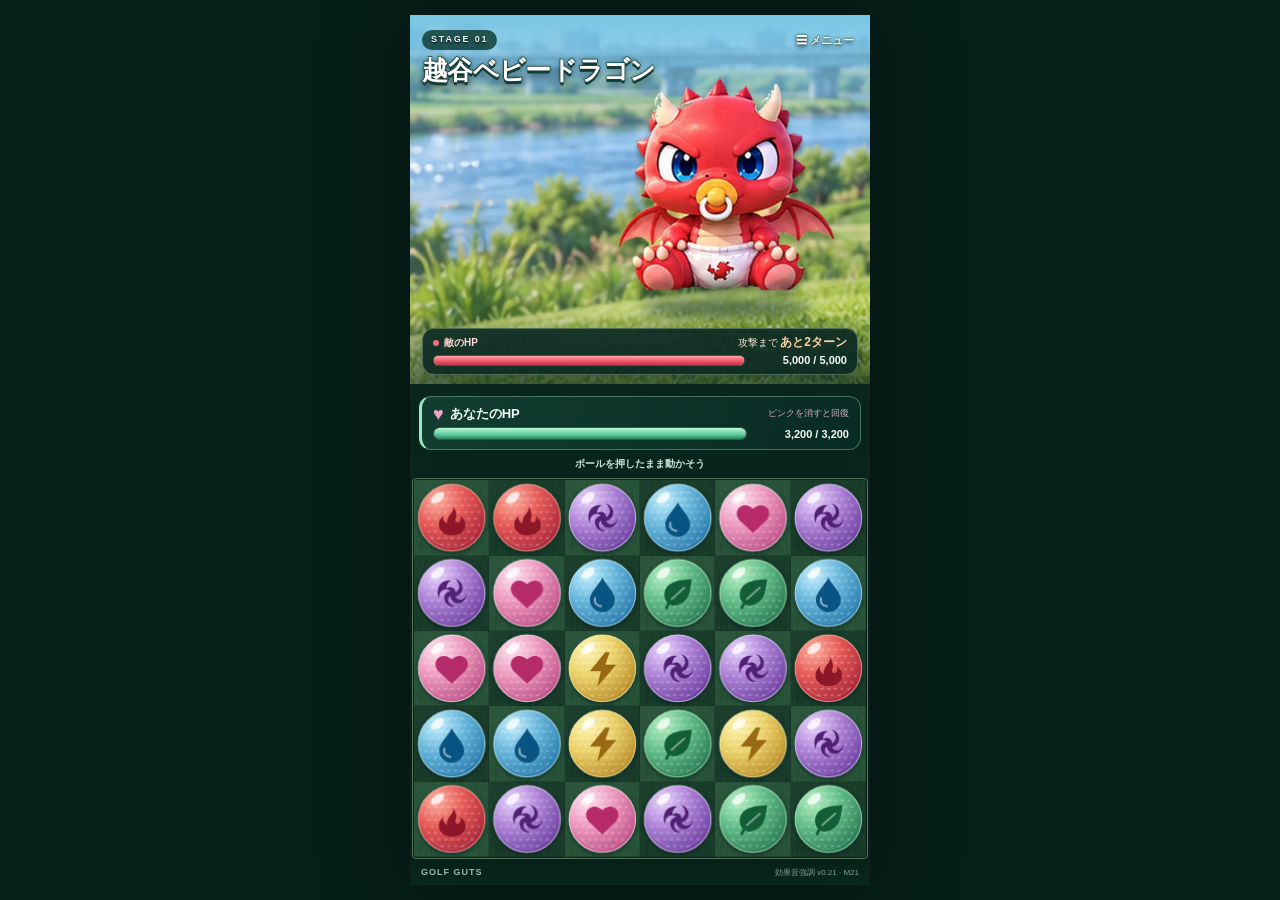
==== index.html @ db567e90 "Add files via upload" ====
<!doctype html>
<html lang="ja">
<head>
<meta charset="utf-8">
<meta name="viewport" content="width=device-width, initial-scale=1, viewport-fit=cover">
<meta name="theme-color" content="#071f19">
<meta name="apple-mobile-web-app-capable" content="yes">
<meta name="apple-mobile-web-app-status-bar-style" content="black-translucent">
<title>パズゴル｜ボス名強調 v0.12 N12</title>
<style>
:root{color-scheme:dark;--ink:#f4faf5;--mint:#81e9bc;--screen-h:100dvh;--screen-w:100vw;--app-w:420px;--dragon-scale:.85}
*{box-sizing:border-box;-webkit-tap-highlight-color:transparent}
html{width:100%;height:100%;overflow:hidden;overscroll-behavior:none;background:#071f19}
body{margin:0;position:fixed;inset:0;overflow:hidden;overscroll-behavior:none;color:var(--ink);font-family:-apple-system,BlinkMacSystemFont,"Hiragino Sans","Yu Gothic",sans-serif;-webkit-text-size-adjust:100%}
button{font:inherit;cursor:pointer;color:inherit;touch-action:manipulation}button:disabled{opacity:.5;cursor:default}button:focus-visible{outline:3px solid #fff;outline-offset:3px}[hidden]{display:none!important}
#viewport{position:fixed;left:0;top:0;width:var(--screen-w);height:var(--screen-h);display:flex;justify-content:center;align-items:center;padding:env(safe-area-inset-top) env(safe-area-inset-right) env(safe-area-inset-bottom) env(safe-area-inset-left);overflow:hidden;touch-action:none;overscroll-behavior:none}
#app{width:var(--app-w);max-width:100%;height:100%;max-height:870px;display:flex;flex-direction:column;position:relative;overflow:hidden;isolation:isolate;background:#09271f;touch-action:none;user-select:none;-webkit-user-select:none;-webkit-touch-callout:none;box-shadow:0 0 80px #0006}
#viewport.modal-open,#app.modal-open{touch-action:pan-y}
.hero{flex:1 1 auto;min-height:146px;position:relative;overflow:hidden;background:linear-gradient(#64b5e1 0%,#a8d7e7 43%,#91bc70 44%,#71aa5a 100%)}
.hero::before{content:"";position:absolute;left:-10%;right:-20%;height:95px;bottom:-28px;border-radius:50% 50% 0 0;background:#508a41;box-shadow:0 -12px 0 #78ae50}
.hero::after{content:"";position:absolute;width:130px;height:29px;border-radius:50%;left:-45px;bottom:100px;background:#73bfd1;box-shadow:0 5px 0 #b9d7a0;opacity:.9}
.topbar{position:absolute;z-index:5;left:15px;right:15px;top:12px;display:flex;align-items:center;justify-content:space-between}
.logo{font-size:29px;line-height:1.08;font-weight:1000;letter-spacing:-1.5px;text-shadow:2px 3px 0 #102b27}.logo small{display:block;font-size:9px;letter-spacing:1.6px;text-align:center;color:#183b3c;text-shadow:none;margin-top:5px;font-weight:900}
.menu{border:1px solid #ffffff44;background:#102c38e8;border-radius:23px;padding:9px 13px;font-size:12px;font-weight:800;box-shadow:0 3px 8px #17312c20}
.stage-title{position:absolute;left:16px;top:76px;z-index:5;font-size:12px;line-height:1.75;font-weight:900;text-shadow:0 1px 3px #153728}
.stage-title small{display:block;font-size:9px;letter-spacing:1.3px;background:#14382dda;padding:1px 8px;width:max-content;border-radius:7px;margin-bottom:4px}
.dragon-anchor{position:absolute;left:61%;bottom:58px;width:260px;height:306.475px;transform:translateX(-50%) scale(var(--dragon-scale));transform-origin:center bottom;z-index:2;pointer-events:none}
.dragon{width:100%;height:100%;position:relative;transform-origin:50% 85%;filter:drop-shadow(0 6px 4px #17301d40)}
.dragon-visual{width:100%;height:100%;position:relative;transform-origin:50% 93%;animation:dragon-breathe 3.8s ease-in-out infinite}
.dragon-img{display:block;width:100%;height:100%;object-fit:contain;user-select:none;-webkit-user-drag:none;pointer-events:none}
.dragon-shadow{position:absolute;left:12%;right:12%;height:9%;bottom:0;border-radius:50%;background:#12392650;filter:blur(4px);z-index:-1}
@keyframes dragon-breathe{0%,100%{transform:translateY(0) scale(1)}50%{transform:translateY(-1.3px) scale(1.012,1.018)}}
.dragon.hurt1 .dragon-visual,.dragon.hurt2 .dragon-visual,.dragon.hurt3 .dragon-visual,.dragon.ko .dragon-visual{animation:none}
.dragon.hurt2 .dragon-visual{transform:scale(1.025,.97)}
.dragon.hurt3 .dragon-visual{transform:scale(1.045,.94)}
.dragon .dizzy-stars{display:none;position:absolute;left:35%;top:17%;width:45%;font-size:20px;color:#fff2ad;text-shadow:0 1px 2px #654200;letter-spacing:8px;transform:rotate(-12deg)}
.dragon.ko .dizzy-stars{display:block;animation:dizzy-glitter .8s linear infinite alternate}
@keyframes dizzy-glitter{from{opacity:.55;transform:rotate(-12deg) scale(.96)}to{opacity:1;transform:rotate(4deg) scale(1.08)}}
@media(prefers-reduced-motion:reduce){.dragon-visual,.dragon .dizzy-stars{animation:none!important}}


.enemyhud{position:absolute;z-index:6;bottom:11px;left:18px;right:18px;padding:7px 10px 8px;border:1px solid #ffffff45;border-radius:12px;background:#123125e8;box-shadow:0 5px 12px #132a2644}
.hud-row{display:flex;align-items:center;justify-content:space-between;gap:8px;margin-bottom:5px;line-height:1.1;font-size:11px}
.hud-row strong{font-weight:900}.enemy-tag{color:#ffd8d7;font-size:10px}.enemy-tag::before{content:"";display:inline-block;width:6px;height:6px;margin-right:5px;border-radius:50%;background:#fb7274}
.attack-count{font-size:10px;color:#f4e6d4;white-space:nowrap}.attack-count b{color:#ffd3a0;font-size:12px}.attack-count.soon b{color:#ff9393}
.meter-row{display:flex;align-items:center;gap:8px}.bar{height:11px;background:#071510;border:1px solid #e1f0e548;border-radius:30px;overflow:hidden;position:relative;flex:1;min-width:0}
.bar i{position:absolute;inset:0;transform-origin:left center;transition:transform .32s ease-out}.bar .damage-trail{background:#ffe8a0;transition-delay:.13s;transition-duration:.6s}.bar .enemy-fill{background:linear-gradient(#ffa5a8,#ee5264 60%,#bb354a)}
.hp-number{font-variant-numeric:tabular-nums;font-size:11px;white-space:nowrap;min-width:94px;text-align:right;font-weight:800}
.playerhud{flex:0 0 auto;margin:15px 12px 0;padding:10px 11px 11px;background:linear-gradient(120deg,#123c30,#0b2e26);border:1px solid #84b79b7d;border-left:3px solid #9be9c5;border-radius:13px;position:relative;z-index:1;box-shadow:0 6px 14px #001b1933}
.player-title{display:flex;align-items:center;gap:6px;font-size:13px;color:#f1fff7}.player-title .heart{font-size:18px;color:#f1a4c6;line-height:16px}.heal-note{color:#d5b1c3;font-size:10px;white-space:nowrap}.playerhud .bar{height:13px}.player-fill{background:linear-gradient(#b8f9d5,#58c598 64%,#26825c)}.playerhud.low{border-color:#e08a89}.playerhud.low .player-fill{background:#e18484}
#status{min-height:30px;height:30px;flex:0 0 30px;display:flex;align-items:center;justify-content:center;padding:0 12px;color:#d1e9dd;font-size:10px;font-weight:700;text-align:center;line-height:1.25}
.board-shell{flex:0 0 auto;margin:0 12px;padding:6px;border:2px solid #668567;border-radius:16px;background:#193e2c;box-shadow:0 8px 22px #02120e5e;position:relative}
#board{position:relative;width:100%;aspect-ratio:6/5;touch-action:none;outline:none;overflow:visible}
#board:focus-visible{outline:2px solid #d6eebb;outline-offset:8px;border-radius:10px}
.cells{position:absolute;inset:0;display:grid;grid-template-columns:repeat(6,1fr);grid-template-rows:repeat(5,1fr);overflow:hidden;border-radius:8px;pointer-events:none}
.cell{background:linear-gradient(145deg,#234c33,#163621);box-shadow:inset -1px -1px #071e215a}.cell.alt{background:linear-gradient(145deg,#193c2a,#0d2b21)}
.pieces{position:absolute;inset:0;pointer-events:none;border-radius:8px;overflow:visible}.resolving .pieces{overflow:hidden}
.tile{position:absolute;left:0;top:0;will-change:transform;contain:layout style;pointer-events:none;z-index:2}.orb{display:block;width:100%;height:100%;filter:drop-shadow(0 2px 2px #041a1d99);transition:transform .12s ease,opacity .16s ease;transform-origin:50% 50%}.tile svg{width:100%;height:100%;display:block;overflow:visible;pointer-events:none}
.tile.held{z-index:12}.tile.held .orb{transform:scale(1.12);filter:drop-shadow(0 0 3px #fff) drop-shadow(0 7px 4px #061c2077)}
.tile.matched .orb{transform:scale(.22);opacity:0}.tile.keyboard-picked .orb{filter:drop-shadow(0 0 3px #fff)}
#slot{position:absolute;inset:auto;border:2px solid #ffefb799;border-radius:50%;background:#fff5ba1a;box-shadow:inset 0 0 10px #ffffce44;z-index:1;display:none;pointer-events:none}
.foot{flex:0 0 31px;height:31px;display:flex;align-items:center;justify-content:space-between;padding:0 17px;color:#86ad9d;font-size:9px;letter-spacing:.5px}.foot strong{font-size:10px;color:#aac6b8;letter-spacing:1px}.build{font-variant-numeric:tabular-nums}
#effects{position:absolute;inset:0;overflow:hidden;pointer-events:none;z-index:30}.flyball{position:absolute;left:0;top:0;width:24px;height:24px;will-change:transform;filter:drop-shadow(0 3px 4px #ffffff70)}.flyball svg{display:block;width:100%;height:100%}
.combo-pop,.float-text{position:absolute;left:0;top:0;white-space:nowrap;font-weight:1000;text-shadow:0 2px 0 #193226,1px 0 #193226,-1px 0 #193226;pointer-events:none}.combo-pop{font-size:20px;color:#fff5bd}.float-text{font-size:18px}.float-text.heal{color:#ffbedd}.float-text.damage{color:#fff0c5;font-size:24px}.spark{position:absolute;width:50px;height:50px;border:3px solid #ffefbe;border-radius:50%;box-shadow:0 0 12px #ffdfac;pointer-events:none}
#battle-word{position:absolute;left:5%;right:5%;top:20%;text-align:center;font-size:32px;font-weight:1000;color:#fff6df;line-height:1.12;white-space:normal;text-shadow:0 3px #4a342a,2px 0 #4a342a,-2px 0 #4a342a;opacity:0;pointer-events:none;z-index:35}
.dialog-layer{position:absolute;inset:0;z-index:70;display:flex;align-items:center;justify-content:center;background:#041510e8;backdrop-filter:blur(5px);padding:24px;touch-action:pan-y}
.sheet{background:#11382e;border:1px solid #86baa17d;border-radius:20px;padding:23px;max-width:350px;width:100%;max-height:95%;overflow-y:auto;overscroll-behavior:contain;touch-action:pan-y;box-shadow:0 18px 50px #0008;user-select:text}
.sheet h1{font-size:35px;margin:0 0 10px;color:#fff1b3}.sheet h2{font-size:23px;margin:0 0 17px}.sheet p{font-size:13px;line-height:1.8;color:#d5e8dc}.sheet small{color:#b0c8ba;font-size:11px;line-height:1.7;display:block}.sheet button{display:block;width:100%;padding:13px;border:0;border-radius:11px;font-size:14px;font-weight:900;margin-top:12px;background:#e9d291;color:#22392c}.sheet .secondary{background:#234d40;border:1px solid #729c83;color:#e3f2e7}.stats{display:flex;justify-content:space-between;margin:16px 0;font-size:12px;color:#c9dfd0}.sprite-defs{position:absolute;width:0;height:0;overflow:hidden}
@media(prefers-reduced-motion:reduce){.orb,.bar i{transition:none!important}}
@media(max-height:610px){.topbar{top:9px}.logo{font-size:24px}.stage-title{top:65px;font-size:10px;left:13px}.stage-title small{font-size:8px}.menu{padding:7px 11px}.playerhud{margin-top:10px;padding:8px 10px}.foot{height:26px;flex-basis:26px}.enemyhud{left:13px;right:13px;bottom:8px}.hero::after{display:none}}
/* 画像実装 v0.8 */
.dragon.hurt1{filter:brightness(1.08) drop-shadow(0 8px 5px #0004)}
.dragon.hurt3{filter:brightness(1.10) drop-shadow(0 5px 5px #ffdf7566)}
.dragon.ko{animation:koFall 1s cubic-bezier(.2,.75,.2,1) forwards!important;transform-origin:50% 65%}
@keyframes koFall{0%{transform:rotate(0) scale(1)}28%{transform:rotate(-9deg) scale(1.07)}100%{transform:translate(-10px,-30px) rotate(-78deg) scale(.83);opacity:.90}}
.healParticle{position:absolute;left:0;top:0;width:19px;height:19px;border-radius:50%;z-index:90;background:#ff8fbd;box-shadow:0 0 12px 5px #ff72b7aa;pointer-events:none}
.healParticle:after{content:"♥";position:absolute;inset:-4px;display:grid;place-items:center;color:#fff;font-size:16px}
/* Reaction edition R09. The tile controller is unchanged from D08. */
.hero{background:#84c3d7;min-height:202px}
.hero::before{inset:0;height:auto;left:0;right:0;bottom:0;border-radius:0;box-shadow:none;background:linear-gradient(180deg,#78c6e4 0%,#90cbde00 36%,#0a321820 80%,#0b2c23ab 100%),url('[data-uri]') center bottom/cover no-repeat}
.hero::after{display:none}
.topbar{top:10px;left:12px;right:12px}
.logo{font-size:29px;letter-spacing:-1.2px}
.logo small{color:#143d47;font-size:8px}
.menu{font-size:11px;padding:9px 12px}
.stage-title{left:12px;top:68px;line-height:1.32;max-width:44%;padding:7px 8px;background:#092c2596;border-radius:9px;border:1px solid #effbea38;text-shadow:0 1px 2px #062d23}
.stage-title small{padding:0;background:none;font-size:8px;letter-spacing:1.5px;margin-bottom:5px;color:#c3eddd}
.stage-title b{display:block;font-size:clamp(13px,4.1vw,18px);font-weight:900}
.stage-title b span{display:block}
.dragon-anchor{left:62%;bottom:58px;width:384px;height:320px;transform:translateX(-50%) scale(var(--dragon-scale));transform-origin:center bottom}
.dragon{filter:drop-shadow(0 7px 3px #17332655);transform-origin:50% 83%}
.dragon-visual{transform-origin:50% 89%;animation:dragon-breathe 3.6s ease-in-out infinite}
.dragon-img{width:100%;height:100%;object-fit:contain}
.dragon-shadow{left:23%;right:23%;height:6%;bottom:3%;z-index:-1;filter:blur(6px);background:#092f3380}
.dragon[data-pose="hurt1"] .dragon-visual,.dragon[data-pose="hurt2"] .dragon-visual,.dragon[data-pose="hurt3"] .dragon-visual,.dragon[data-pose="defeated"] .dragon-visual,.dragon[data-pose="attack"] .dragon-visual,.dragon[data-pose="strong"] .dragon-visual,.dragon[data-pose="special"] .dragon-visual{animation:none;transform:none}
.dragon.ko{animation:none!important;filter:drop-shadow(0 4px 3px #17332655)}
.dragon.hurt2 .dragon-visual,.dragon.hurt3 .dragon-visual{transform:none}
.dragon .dizzy-stars{left:31%;top:34%;font-size:18px;width:45%;letter-spacing:10px}
#poseNote{position:absolute;right:16%;top:20%;color:#fff4b2;font-weight:900;font-size:28px;text-shadow:0 2px 3px #143426;white-space:pre;transform:rotate(8deg)}
.enemyhud{left:12px;right:12px;bottom:9px;background:#0c2b24eb;border-color:#d0e2b654}
.playerhud{margin:12px 9px 0;padding:9px 11px;border-radius:12px;background:linear-gradient(110deg,#123d30,#082b23);box-shadow:0 5px 12px #00191033}
.player-title{font-size:13px}.heal-note{font-size:9px}
#status{height:28px;min-height:28px;flex-basis:28px;font-size:10px}
.board-shell{margin:0 2px;padding:1px;border:1px solid #537258;border-radius:4px;background:#0b261a;box-shadow:0 5px 16px #00150f88}
.cells,.pieces{border-radius:2px}
.cell{position:relative;overflow:hidden;background:#204b31;box-shadow:inset -1px -1px #061d184d}
.cell.alt{background:#103221}
.cell::after{content:"";position:absolute;inset:0;background:url('[data-uri]') center/160px 95px;opacity:.07;mix-blend-mode:luminosity}
.foot{height:26px;flex-basis:26px;padding:0 11px;font-size:8px}.foot strong{font-size:9px}.build{letter-spacing:0}
.reaction-star{position:absolute;left:0;top:0;color:#ffdc69;text-shadow:0 1px #715621;font-size:20px;pointer-events:none}
.enemy-ball{position:absolute;width:44px;height:44px;border-radius:50%;background:radial-gradient(circle at 30% 25%,#fff 0,#f8f9f4 26%,#d2dce0 68%,#7b9399 100%);box-shadow:inset -2px -2px 6px #72838c99,0 3px 8px #17333f66;pointer-events:none}
.enemy-ball i{position:absolute;inset:2px;border-radius:50%;opacity:.45;background-image:radial-gradient(circle at 45% 40%,#87999d 0,transparent 2px);background-size:6px 6px}
.enemy-ball.strong{box-shadow:0 0 6px 2px #ffc149,0 0 20px 7px #ff794678}
.enemy-ball.special{box-shadow:0 0 5px 2px #fff,0 0 17px 6px #ff637a,0 0 32px 12px #ff334f85}
.hero.charged{box-shadow:inset 0 -80px 80px -65px #ff855de6}
.spark{border-width:2px}.healParticle{width:17px;height:17px;box-shadow:0 0 10px 3px #ff89b888}
#battle-word{z-index:36;max-width:94%;text-shadow:0 3px #283e28,2px 0 #283e28,-2px 0 #283e28}
.dialog-layer.win{align-items:flex-end;background:linear-gradient(180deg,#05251c00 22%,#03251a88 51%,#041912ee 80%);backdrop-filter:none;padding:22px}
.dialog-layer.win .sheet{max-width:340px;margin-bottom:15px}
.reaction-layer{position:absolute;z-index:62;inset:0;display:flex;align-items:flex-end;pointer-events:none;background:linear-gradient(180deg,transparent 37%,#051a16ba 58%)}
.reaction-sheet{pointer-events:auto;background:#0c3028f8;border:1px solid #8dbc9959;border-radius:17px 17px 0 0;padding:14px 12px 12px;width:100%;max-height:48%;overflow-y:auto;touch-action:pan-y;overscroll-behavior:contain;box-shadow:0 -8px 30px #061c2055}
.reaction-header{display:flex;justify-content:space-between;align-items:center;margin-bottom:9px;font-size:14px;font-weight:900}
.reaction-header button{background:#225142;border:1px solid #739c8b70;border-radius:8px;padding:7px 10px;font-size:11px}
#poseCaption{color:#fff1b7;font-weight:900;font-size:14px;margin:2px 0 5px}
#poseDetail{font-size:10px;color:#b9d8c5;line-height:1.5;min-height:29px;margin:0 0 10px}
.reaction-buttons{display:grid;grid-template-columns:repeat(4,minmax(0,1fr));gap:5px}
.reaction-buttons button{background:#174536;border:1px solid #3d6d51;border-radius:7px;padding:7px 1px;color:#d8eddf;font-size:10px;line-height:1.25;min-height:34px}
.reaction-buttons button.selected{background:#e8d399;color:#15392b;border-color:#fff0c2;font-weight:900}
.reaction-section-title{font-size:10px;color:#b5cab3;margin:11px 0 5px;letter-spacing:.05em}
.sheet .build-info{font-size:10px;margin-top:13px;color:#a3d7b8}
@media(max-height:640px){.hero{min-height:174px}.topbar{top:8px}.logo{font-size:24px}.logo small{font-size:7px}.stage-title{top:58px;left:10px;padding:5px 6px}.stage-title b{font-size:14px}.stage-title small{font-size:7px;margin-bottom:3px}.playerhud{margin-top:8px;padding:7px 10px}.foot{height:24px;flex-basis:24px}.reaction-sheet{max-height:51%}}
@media(prefers-reduced-motion:reduce){.dragon-visual,.dizzy-stars{animation:none!important}}


/* BGM controls: out of the puzzle hit area, no gameplay layout changes. */
.top-actions{display:flex;align-items:center;gap:6px}.bgm-quick{position:static;min-height:34px;min-width:98px;padding:7px 9px;border:1px solid #c4e7d374;background:#0b3029ed;border-radius:18px;color:#dff6e9;font-size:10px;font-weight:800;box-shadow:0 2px 6px #04221933;white-space:nowrap}
.bgm-quick.is-playing{border-color:#86e9bb;background:#164f3f;color:#e5ffda}
.bgm-quick.is-pending{opacity:.8}.bgm-quick.is-enabled{border-color:#86e9bb}.bgm-quick.is-waiting{border-style:dashed}
.music-panel{padding:13px 12px;margin:0 0 17px;background:#08271fd9;border:1px solid #8dbc9955;border-radius:12px}
.music-heading{display:flex;align-items:center;justify-content:space-between;gap:6px;color:#fff2b7;font-size:14px;line-height:1.4}
.music-heading small{font-size:9px;color:#a2c9b6;font-weight:600;white-space:nowrap}
.sheet .music-panel .music-caption{font-size:11px;color:#c9dfd1;line-height:1.6;margin:6px 0 8px}
.sheet .music-panel button{margin:0 0 11px;font-size:13px;padding:11px;border:1px solid #9dbf9d99;background:#d9e7b7;color:#173b2c}
.music-volume{display:grid;grid-template-columns:auto 1fr 40px;align-items:center;gap:9px;color:#d1e7da;font-size:11px}
.music-volume input{min-width:0;width:100%;height:32px;margin:0;accent-color:#8de7bc;touch-action:none}
.music-volume output{text-align:right;font-variant-numeric:tabular-nums;color:#eeefd3;font-weight:800}
#bgmMessage{min-height:30px;margin-top:7px;font-size:10px;line-height:1.6;color:#aacabd}
.sheet .music-result{margin-top:13px;padding:9px;font-size:11px;background:#154235;border:1px solid #4b7c61;color:#dcf1e2}
@media(max-width:360px){.top-actions{gap:4px}.bgm-quick{min-width:85px;font-size:9px;padding:7px 6px}.topbar .logo{font-size:24px}.topbar .menu{padding:9px;font-size:10px}}

/* Boss name visibility v0.12 */
.stage-title{left:12px;top:65px;max-width:58%;padding:7px 10px 8px;background:linear-gradient(90deg,#082c25e8,#0b352bc9 78%,#0b352b20);border:1px solid #effbea55;border-radius:10px;text-shadow:0 2px 3px #001c17,0 0 1px #001c17}
.stage-title small{font-size:8px;letter-spacing:1.45px;margin-bottom:4px;color:#c9f0df}
.stage-title b{display:block;font-size:clamp(20px,5.9vw,27px);line-height:1.02;letter-spacing:-.7px;font-weight:1000;color:#fff;white-space:nowrap;text-shadow:0 2px 0 #092a22,0 3px 7px #001b16}
.stage-title b span{display:inline}
@media(max-height:640px){.stage-title{top:57px;left:9px;padding:5px 7px 6px;max-width:59%}.stage-title b{font-size:clamp(17px,5.2vw,23px)}.stage-title small{font-size:7px;margin-bottom:3px}}

/* v0.13 CLEAN HERO — no logo / no BGM button */
.clean-topbar{left:auto;right:12px;top:10px;width:auto;justify-content:flex-end}
.clean-topbar .menu{min-width:108px}
.stage-title{left:12px;top:15px;max-width:51%;padding:8px 10px 9px;background:linear-gradient(90deg,#082c25f2,#0b352bdc 82%,#0b352b42);border:1px solid #effbea55;border-radius:10px;z-index:7}
.stage-title small{font-size:8px;letter-spacing:1.45px;margin-bottom:5px;color:#c9f0df}
.stage-title b{font-size:clamp(20px,5.7vw,26px);line-height:1.04;letter-spacing:-.65px;white-space:nowrap}
.dragon-anchor{left:69%;width:330px}
@media(max-width:390px){.stage-title{max-width:52%;}.stage-title b{font-size:clamp(18px,5.45vw,23px)}.dragon-anchor{left:70%;width:315px}}
@media(max-height:640px){.stage-title{top:12px;left:9px;max-width:52%;padding:6px 8px}.stage-title b{font-size:clamp(17px,5.1vw,22px)}.dragon-anchor{left:69%;width:305px}}


/* v0.15 TITLE CLEANUP */
.clean-topbar .menu,.menu{
  min-width:0!important;
  padding:8px 4px!important;
  background:transparent!important;
  border:0!important;
  box-shadow:none!important;
  outline:0!important;
  border-radius:0!important;
  color:#fff!important;
  text-shadow:0 2px 4px #001b18cc,0 0 2px #001b18!important;
}
.stage-title{
  background:transparent!important;
  border:0!important;
  box-shadow:none!important;
  border-radius:0!important;
  padding:0!important;
  max-width:56%!important;
  overflow:visible!important;
}
.stage-title small{
  display:block!important;
  width:max-content;
  padding:4px 9px!important;
  margin-bottom:7px!important;
  background:#0a342bc9!important;
  border-radius:999px!important;
  color:#eafbf3!important;
  font-size:9px!important;
  letter-spacing:1.8px!important;
  text-shadow:0 1px 2px #001!important;
}
.stage-title b{
  display:block!important;
  width:max-content!important;
  max-width:none!important;
  color:#fff!important;
  background:transparent!important;
  -webkit-text-stroke:1.15px #123d33;
  paint-order:stroke fill;
  text-shadow:0 3px 0 #123d33,0 5px 9px #001a,0 0 3px #123d33!important;
  font-weight:1000!important;
  letter-spacing:-.7px!important;
}
.stage-title b span{display:inline!important}


/* v0.16 MATCH JUICE */
.match-burst{position:absolute;left:0;top:0;width:12px;height:12px;pointer-events:none;z-index:18}.match-burst i{position:absolute;left:50%;top:50%;width:7px;height:7px;border-radius:50%;background:#fff7c7;box-shadow:0 0 8px #fff,0 0 13px #ffe778;transform:translate(-50%,-50%)}.match-ring{position:absolute;width:44px;height:44px;border-radius:50%;border:3px solid #fff8c9;box-shadow:0 0 16px #fff7ad,inset 0 0 10px #fff9;pointer-events:none;z-index:17}.combo-banner{position:absolute;left:50%;top:52%;z-index:25;pointer-events:none;white-space:nowrap;font-size:27px;font-weight:1000;font-style:italic;color:#fff;text-shadow:0 3px 0 #173c31,0 0 10px #fff7;letter-spacing:-1px}.board.combo-kick{filter:brightness(1.10) saturate(1.08)}

/* v0.19 PLAYER HIT / FINISH */
.playerhud.player-hit{animation:playerHit .48s cubic-bezier(.2,.8,.2,1)}
.playerhud.player-hit .bar{animation:barHit .52s ease-out}
.playerhud.player-hit .player-fill{filter:brightness(1.8) saturate(.55);box-shadow:0 0 14px #ff5b67}
@keyframes playerHit{0%,100%{transform:translateX(0)}15%{transform:translateX(-8px)}30%{transform:translateX(7px)}46%{transform:translateX(-5px)}62%{transform:translateX(3px)}80%{transform:translateX(-1px)}}
@keyframes barHit{0%{box-shadow:0 0 0 #ff5b6700}25%{box-shadow:0 0 18px #ff5b67, inset 0 0 12px #ff5b67}100%{box-shadow:0 0 0 #ff5b6700}}
.hit-screen{position:absolute;inset:0;z-index:28;pointer-events:none;background:radial-gradient(circle at 50% 62%,#ff5b6700 20%,#ff43543b 75%,#7b07165c 100%);opacity:0}
</style>
</head>
<body>
<svg xmlns="http://www.w3.org/2000/svg" class="sprite-defs" aria-hidden="true"><defs><linearGradient id="dimpleShade" x1="0" y1="0" x2="0.2" y2="1"><stop stop-color="#092a2b" stop-opacity=".26"/><stop offset=".48" stop-color="#fff" stop-opacity="0"/><stop offset="1" stop-color="#fff" stop-opacity=".36"/></linearGradient><g id="dimples"><ellipse cx="36.20" cy="13.00" rx="3.31" ry="3.0" fill="url(#dimpleShade)"/><ellipse cx="45.60" cy="13.00" rx="3.58" ry="3.0" fill="url(#dimpleShade)"/><ellipse cx="55.00" cy="13.00" rx="3.56" ry="3.0" fill="url(#dimpleShade)"/><ellipse cx="64.40" cy="13.00" rx="3.29" ry="3.0" fill="url(#dimpleShade)"/><ellipse cx="22.10" cy="22.20" rx="2.91" ry="3.0" fill="url(#dimpleShade)"/><ellipse cx="31.50" cy="22.20" rx="3.18" ry="3.0" fill="url(#dimpleShade)"/><ellipse cx="40.90" cy="22.20" rx="3.44" ry="3.0" fill="url(#dimpleShade)"/><ellipse cx="50.30" cy="22.20" rx="3.69" ry="3.0" fill="url(#dimpleShade)"/><ellipse cx="59.70" cy="22.20" rx="3.43" ry="3.0" fill="url(#dimpleShade)"/><ellipse cx="69.10" cy="22.20" rx="3.16" ry="3.0" fill="url(#dimpleShade)"/><ellipse cx="78.50" cy="22.20" rx="2.90" ry="3.0" fill="url(#dimpleShade)"/><ellipse cx="17.40" cy="31.40" rx="2.78" ry="3.0" fill="url(#dimpleShade)"/><ellipse cx="26.80" cy="31.40" rx="3.05" ry="3.0" fill="url(#dimpleShade)"/><ellipse cx="36.20" cy="31.40" rx="3.31" ry="3.0" fill="url(#dimpleShade)"/><ellipse cx="45.60" cy="31.40" rx="3.58" ry="3.0" fill="url(#dimpleShade)"/><ellipse cx="55.00" cy="31.40" rx="3.56" ry="3.0" fill="url(#dimpleShade)"/><ellipse cx="64.40" cy="31.40" rx="3.29" ry="3.0" fill="url(#dimpleShade)"/><ellipse cx="73.80" cy="31.40" rx="3.03" ry="3.0" fill="url(#dimpleShade)"/><ellipse cx="83.20" cy="31.40" rx="2.77" ry="3.0" fill="url(#dimpleShade)"/><ellipse cx="12.70" cy="40.60" rx="2.65" ry="3.0" fill="url(#dimpleShade)"/><ellipse cx="22.10" cy="40.60" rx="2.91" ry="3.0" fill="url(#dimpleShade)"/><ellipse cx="31.50" cy="40.60" rx="3.18" ry="3.0" fill="url(#dimpleShade)"/><ellipse cx="40.90" cy="40.60" rx="3.44" ry="3.0" fill="url(#dimpleShade)"/><ellipse cx="50.30" cy="40.60" rx="3.69" ry="3.0" fill="url(#dimpleShade)"/><ellipse cx="59.70" cy="40.60" rx="3.43" ry="3.0" fill="url(#dimpleShade)"/><ellipse cx="69.10" cy="40.60" rx="3.16" ry="3.0" fill="url(#dimpleShade)"/><ellipse cx="78.50" cy="40.60" rx="2.90" ry="3.0" fill="url(#dimpleShade)"/><ellipse cx="87.90" cy="40.60" rx="2.63" ry="3.0" fill="url(#dimpleShade)"/><ellipse cx="17.40" cy="49.80" rx="2.78" ry="3.0" fill="url(#dimpleShade)"/><ellipse cx="26.80" cy="49.80" rx="3.05" ry="3.0" fill="url(#dimpleShade)"/><ellipse cx="36.20" cy="49.80" rx="3.31" ry="3.0" fill="url(#dimpleShade)"/><ellipse cx="45.60" cy="49.80" rx="3.58" ry="3.0" fill="url(#dimpleShade)"/><ellipse cx="55.00" cy="49.80" rx="3.56" ry="3.0" fill="url(#dimpleShade)"/><ellipse cx="64.40" cy="49.80" rx="3.29" ry="3.0" fill="url(#dimpleShade)"/><ellipse cx="73.80" cy="49.80" rx="3.03" ry="3.0" fill="url(#dimpleShade)"/><ellipse cx="83.20" cy="49.80" rx="2.77" ry="3.0" fill="url(#dimpleShade)"/><ellipse cx="12.70" cy="59.00" rx="2.65" ry="3.0" fill="url(#dimpleShade)"/><ellipse cx="22.10" cy="59.00" rx="2.91" ry="3.0" fill="url(#dimpleShade)"/><ellipse cx="31.50" cy="59.00" rx="3.18" ry="3.0" fill="url(#dimpleShade)"/><ellipse cx="40.90" cy="59.00" rx="3.44" ry="3.0" fill="url(#dimpleShade)"/><ellipse cx="50.30" cy="59.00" rx="3.69" ry="3.0" fill="url(#dimpleShade)"/><ellipse cx="59.70" cy="59.00" rx="3.43" ry="3.0" fill="url(#dimpleShade)"/><ellipse cx="69.10" cy="59.00" rx="3.16" ry="3.0" fill="url(#dimpleShade)"/><ellipse cx="78.50" cy="59.00" rx="2.90" ry="3.0" fill="url(#dimpleShade)"/><ellipse cx="87.90" cy="59.00" rx="2.63" ry="3.0" fill="url(#dimpleShade)"/><ellipse cx="17.40" cy="68.20" rx="2.78" ry="3.0" fill="url(#dimpleShade)"/><ellipse cx="26.80" cy="68.20" rx="3.05" ry="3.0" fill="url(#dimpleShade)"/><ellipse cx="36.20" cy="68.20" rx="3.31" ry="3.0" fill="url(#dimpleShade)"/><ellipse cx="45.60" cy="68.20" rx="3.58" ry="3.0" fill="url(#dimpleShade)"/><ellipse cx="55.00" cy="68.20" rx="3.56" ry="3.0" fill="url(#dimpleShade)"/><ellipse cx="64.40" cy="68.20" rx="3.29" ry="3.0" fill="url(#dimpleShade)"/><ellipse cx="73.80" cy="68.20" rx="3.03" ry="3.0" fill="url(#dimpleShade)"/><ellipse cx="83.20" cy="68.20" rx="2.77" ry="3.0" fill="url(#dimpleShade)"/><ellipse cx="22.10" cy="77.40" rx="2.91" ry="3.0" fill="url(#dimpleShade)"/><ellipse cx="31.50" cy="77.40" rx="3.18" ry="3.0" fill="url(#dimpleShade)"/><ellipse cx="40.90" cy="77.40" rx="3.44" ry="3.0" fill="url(#dimpleShade)"/><ellipse cx="50.30" cy="77.40" rx="3.69" ry="3.0" fill="url(#dimpleShade)"/><ellipse cx="59.70" cy="77.40" rx="3.43" ry="3.0" fill="url(#dimpleShade)"/><ellipse cx="69.10" cy="77.40" rx="3.16" ry="3.0" fill="url(#dimpleShade)"/><ellipse cx="78.50" cy="77.40" rx="2.90" ry="3.0" fill="url(#dimpleShade)"/><ellipse cx="36.20" cy="86.60" rx="3.31" ry="3.0" fill="url(#dimpleShade)"/><ellipse cx="45.60" cy="86.60" rx="3.58" ry="3.0" fill="url(#dimpleShade)"/><ellipse cx="55.00" cy="86.60" rx="3.56" ry="3.0" fill="url(#dimpleShade)"/><ellipse cx="64.40" cy="86.60" rx="3.29" ry="3.0" fill="url(#dimpleShade)"/></g><radialGradient id="shade-red" cx=".28" cy=".22" r=".86"><stop stop-color="#ffb1a0"/><stop offset=".47" stop-color="#e75956"/><stop offset="1" stop-color="#ab2639"/></radialGradient><symbol id="orb-red" viewBox="0 0 100 100"><circle cx="50" cy="50" r="47" fill="url(#shade-red)" stroke="#ffb1a0" stroke-opacity=".78" stroke-width="1.5"/><use href="#dimples"/><g transform="translate(24 25) scale(1.04)" fill="#8d1729" style="color:#8d1729"><path d="M27 4C31 17 17 20 19 32C13 29 13 24 14 21C1 32 9 48 25 48C44 48 50 32 37 21C39 31 31 33 30 28C34 16 28 14 27 4Z"/></g><ellipse cx="30" cy="22" rx="11" ry="6" transform="rotate(-37 30 22)" fill="#fff" opacity=".75"/><path d="M18 76Q49 109 82 76" fill="none" stroke="#fff" stroke-opacity=".12" stroke-width="2"/></symbol><radialGradient id="shade-blue" cx=".28" cy=".22" r=".86"><stop stop-color="#c5f0ff"/><stop offset=".47" stop-color="#68b7dc"/><stop offset="1" stop-color="#287bae"/></radialGradient><symbol id="orb-blue" viewBox="0 0 100 100"><circle cx="50" cy="50" r="47" fill="url(#shade-blue)" stroke="#c5f0ff" stroke-opacity=".78" stroke-width="1.5"/><use href="#dimples"/><g transform="translate(24 25) scale(1.04)" fill="#095482" style="color:#095482"><path d="M25 3C20 14 8 23 8 33A17 17 0 0 0 42 33C42 23 30 13 25 3Z"/><path d="M15 31Q13 40 23 42" fill="none" stroke="#ffffff" stroke-opacity=".5" stroke-width="3" stroke-linecap="round"/></g><ellipse cx="30" cy="22" rx="11" ry="6" transform="rotate(-37 30 22)" fill="#fff" opacity=".75"/><path d="M18 76Q49 109 82 76" fill="none" stroke="#fff" stroke-opacity=".12" stroke-width="2"/></symbol><radialGradient id="shade-green" cx=".28" cy=".22" r=".86"><stop stop-color="#b6f2c5"/><stop offset=".47" stop-color="#63be89"/><stop offset="1" stop-color="#287b53"/></radialGradient><symbol id="orb-green" viewBox="0 0 100 100"><circle cx="50" cy="50" r="47" fill="url(#shade-green)" stroke="#b6f2c5" stroke-opacity=".78" stroke-width="1.5"/><use href="#dimples"/><g transform="translate(24 25) scale(1.04)" fill="#125e36" style="color:#125e36"><path d="M44 5C23 6 7 10 7 27C7 36 15 44 25 40C42 35 42 20 44 5Z"/><path d="M10 44Q17 26 36 15" fill="none" stroke="currentColor" stroke-width="4" stroke-linecap="round"/><path d="M16 33L35 16" fill="none" stroke="#ffffff" stroke-opacity=".45" stroke-width="2.5"/></g><ellipse cx="30" cy="22" rx="11" ry="6" transform="rotate(-37 30 22)" fill="#fff" opacity=".75"/><path d="M18 76Q49 109 82 76" fill="none" stroke="#fff" stroke-opacity=".12" stroke-width="2"/></symbol><radialGradient id="shade-yellow" cx=".28" cy=".22" r=".86"><stop stop-color="#fff6b7"/><stop offset=".47" stop-color="#ecd269"/><stop offset="1" stop-color="#bb8e27"/></radialGradient><symbol id="orb-yellow" viewBox="0 0 100 100"><circle cx="50" cy="50" r="47" fill="url(#shade-yellow)" stroke="#fff6b7" stroke-opacity=".78" stroke-width="1.5"/><use href="#dimples"/><g transform="translate(24 25) scale(1.04)" fill="#986813" style="color:#986813"><path d="M29 2L8 28H23L18 49L44 19H29L35 2Z"/></g><ellipse cx="30" cy="22" rx="11" ry="6" transform="rotate(-37 30 22)" fill="#fff" opacity=".75"/><path d="M18 76Q49 109 82 76" fill="none" stroke="#fff" stroke-opacity=".12" stroke-width="2"/></symbol><radialGradient id="shade-purple" cx=".28" cy=".22" r=".86"><stop stop-color="#e9d4ff"/><stop offset=".47" stop-color="#af83d8"/><stop offset="1" stop-color="#6e40a1"/></radialGradient><symbol id="orb-purple" viewBox="0 0 100 100"><circle cx="50" cy="50" r="47" fill="url(#shade-purple)" stroke="#e9d4ff" stroke-opacity=".78" stroke-width="1.5"/><use href="#dimples"/><g transform="translate(24 25) scale(1.04)" fill="#522075" style="color:#522075"><path d="M25 7C8 5 3 20 8 31C8 19 17 17 23 21C8 25 16 45 30 42C19 40 18 31 23 28C26 44 46 39 46 23C44 35 33 35 30 29C46 23 40 6 29 5C38 10 36 21 30 23C30 17 23 14 18 18C18 11 21 9 25 7Z"/></g><ellipse cx="30" cy="22" rx="11" ry="6" transform="rotate(-37 30 22)" fill="#fff" opacity=".75"/><path d="M18 76Q49 109 82 76" fill="none" stroke="#fff" stroke-opacity=".12" stroke-width="2"/></symbol><radialGradient id="shade-pink" cx=".28" cy=".22" r=".86"><stop stop-color="#ffe5f1"/><stop offset=".47" stop-color="#ee99bf"/><stop offset="1" stop-color="#bf5088"/></radialGradient><symbol id="orb-pink" viewBox="0 0 100 100"><circle cx="50" cy="50" r="47" fill="url(#shade-pink)" stroke="#ffe5f1" stroke-opacity=".78" stroke-width="1.5"/><use href="#dimples"/><g transform="translate(24 25) scale(1.04)" fill="#b62c6b" style="color:#b62c6b"><path d="M25 45L7 28C-4 16 10-1 25 12C40-1 54 16 43 28Z"/></g><ellipse cx="30" cy="22" rx="11" ry="6" transform="rotate(-37 30 22)" fill="#fff" opacity=".75"/><path d="M18 76Q49 109 82 76" fill="none" stroke="#fff" stroke-opacity=".12" stroke-width="2"/></symbol></defs></svg>
<div id="viewport">
<main id="app" aria-label="パズゴル STAGE 1">
<section class="hero" id="hero" aria-label="敵エリア">
  <header class="topbar clean-topbar"><button class="menu" id="menuButton" aria-label="遊び方を開く">☰ メニュー</button></header>
  <div class="stage-title"><small>STAGE 01</small><b>越谷<span>ベビードラゴン</span></b></div>
  <div class="dragon-anchor" id="dragonAnchor"><div class="dragon" id="dragon" data-pose="normal"><div class="dragon-shadow"></div><div class="dragon-visual" id="dragonVisual"><img id="dragonImage" class="dragon-img" src="[data-uri]" width="384" height="320" alt="おしゃぶりとおむつの越谷ベビードラゴン" draggable="false" decoding="sync" fetchpriority="high"></div><span id="poseNote" aria-hidden="true"></span><div class="dizzy-stars" aria-hidden="true">★ ✦ ★</div></div></div>

  <div class="enemyhud" id="enemyHud">
    <div class="hud-row"><strong class="enemy-tag">敵のHP</strong><span class="attack-count" id="attackCount">攻撃まで <b id="turnCount">あと2ターン</b></span></div>
    <div class="meter-row"><div class="bar" id="enemyBar" role="progressbar" aria-label="越谷ベビードラゴンのHP" aria-valuemin="0" aria-valuemax="5000" aria-valuenow="5000"><i class="damage-trail" id="enemyTrail"></i><i class="enemy-fill" id="enemyFill"></i></div><span class="hp-number" id="enemyNumber">5,000 / 5,000</span></div>
  </div>
</section>
<section class="playerhud" id="playerHud" aria-label="あなたのHP">
  <div class="hud-row"><strong class="player-title"><span class="heart" aria-hidden="true">♥</span>あなたのHP</strong><span class="heal-note">ピンクを消すと回復</span></div>
  <div class="meter-row"><div class="bar" id="playerBar" role="progressbar" aria-label="あなたのHP" aria-valuemin="0" aria-valuemax="3200" aria-valuenow="3200"><i class="player-fill" id="playerFill"></i></div><span class="hp-number" id="playerNumber">3,200 / 3,200</span></div>
</section>
<div id="status" aria-live="polite">ボールを押したまま動かそう</div>
<div class="board-shell" id="boardShell"><div id="board" tabindex="0" role="application" aria-label="6列5行のパズル。指でボールを持って動かし、同じ色を縦横3個以上に揃えます。キーボードでは矢印キーで選択、スペースで持ち、もう一度スペースで離します。"><div class="cells" id="cells" aria-hidden="true"></div><div id="slot" aria-hidden="true"></div><div class="pieces" id="pieces" aria-hidden="true"></div></div></div>
<footer class="foot"><strong>GOLF GUTS</strong><span class="build" title="リアクション画像20種と承認BGM内蔵・ビルドN12">効果音強調 v0.21 · M21</span></footer>
<div id="effects" aria-hidden="true"></div><div id="battle-word" aria-hidden="true"></div>
<div class="dialog-layer" id="helpLayer" hidden><section class="sheet" role="dialog" aria-modal="true" aria-labelledby="helpTitle"><h2 id="helpTitle">メニュー</h2><section class="music-panel" aria-label="BGM設定"><div class="music-heading"><strong>芝上のコンボ</strong><small>BATTLE BGM</small></div><p class="music-caption">BGMは常時ON。ブラウザの制限がある場合は、最初の画面タップから自動で流れます。</p><label class="music-volume" for="bgmVolume"><span>音量</span><input id="bgmVolume" type="range" min="0" max="100" step="1" value="35" aria-label="BGMの音量"><output id="bgmVolumeValue" for="bgmVolume">35%</output></label><small id="bgmMessage" role="status" aria-live="polite"></small></section><p>ボールを1つ押したまま、なぞって入れ替えます。マスをまたぐたびに爽快なオリジナル操作音が鳴ります。指を離すと、同じ色が縦・横に3個以上並んだ場所が消えます。</p><p>ピンクは回復、ほかの5色は攻撃。コンボが増えるほどダメージと演出が大きくなります。</p><p>盤面の外へ指がはみ出しても、ページ内なら操作を維持します。戻ってそのまま続けられます。</p><small>操作確認版：操作時間の制限なし。敵は2ターンに1回攻撃します。揃わなかった手は従来どおりターンを消費しません。端末操作などで入力が中断された場合、その手を元に戻します。ドラゴンはリアクション設定画のポーズを切り替えて動きます。通常・強・必殺の反撃演出は残りHPに応じて変化しますが、威力は従来どおり520、2ターンごとです。効果音強調 v0.21 · M21。</small><button id="viewReactions">リアクションを見る</button><button class="secondary" id="helpClose">ゲームに戻る</button><button class="secondary" id="resetButton">最初からやり直す</button><small class="build-info">ビルド M21 · BGM小さめ＋効果音強調 / 6列×5行</small></section></div>
<div class="dialog-layer" id="resultLayer" hidden><section class="sheet" role="dialog" aria-modal="true" aria-labelledby="resultTitle"><h1 id="resultTitle">CLEAR!</h1><p id="resultMessage"></p><div class="stats"><span id="resultTurns"></span><span id="resultCombo"></span></div><button id="retryButton">もう一度あそぶ</button></section></div>
<div class="reaction-layer" id="reactionLayer" hidden><section class="reaction-sheet" role="dialog" aria-modal="true" aria-label="リアクションの確認"><div class="reaction-header"><span>リアクションを見る</span><button id="reactionClose">ゲームへ戻る</button></div><div id="poseCaption"></div><p id="poseDetail"></p><div class="reaction-section-title">待機</div><div class="reaction-buttons"><button type="button" data-preview-pose="normal">通常待機</button><button type="button" data-preview-pose="happy">ご機嫌</button><button type="button" data-preview-pose="curious">キョロキョロ</button><button type="button" data-preview-pose="sleepy">うとうと</button><button type="button" data-preview-pose="alert">気づく・警戒</button></div><div class="reaction-section-title">被弾</div><div class="reaction-buttons"><button type="button" data-preview-pose="hurt1">ダメージ・弱</button><button type="button" data-preview-pose="hurt2">ダメージ・中</button><button type="button" data-preview-pose="hurt3">ダメージ・強</button></div><div class="reaction-section-title">攻撃・撃破</div><div class="reaction-buttons"><button type="button" data-preview-pose="attack">通常攻撃</button><button type="button" data-preview-pose="strong">強攻撃</button><button type="button" data-preview-pose="special">必殺技</button><button type="button" data-preview-pose="defeated">撃破・ばたん</button></div><div class="reaction-section-title">表情バリエーション</div><div class="reaction-buttons"><button type="button" data-preview-pose="smile">にっこり</button><button type="button" data-preview-pose="angry">怒り</button><button type="button" data-preview-pose="cry">泣き</button><button type="button" data-preview-pose="surprised">驚き</button><button type="button" data-preview-pose="worried">焦り</button><button type="button" data-preview-pose="stare">じーっ</button><button type="button" data-preview-pose="wink">ウィンク</button><button type="button" data-preview-pose="grumpy">むすっ</button></div></section></div>
</main>
</div>
<script>
/* パズゴル v0.9 R09 — reaction sheet integration, 2026-09-17
 * Self-contained: no accounts, tracking, external libraries, or network requests.
 * Tile identities and DOM nodes persist through a drag. A single animation loop
 * draws held tiles at the finger and interpolates displaced tiles into vacancies.
 */
(() => {
  'use strict';

  /* Original swipe/cell-cross SFX — short, bright, addictive feedback.
     No external audio assets; generated with Web Audio so the HTML stays self-contained. */
  const SwipeSound = (()=>{
    const AudioCtor=window.AudioContext||window.webkitAudioContext;
    let ctx=null, master=null, lastAt=0, step=0;
    const ensure=()=>{
      if(!AudioCtor)return null;
      if(!ctx||ctx.state==='closed'){
        ctx=new AudioCtor({latencyHint:'interactive'});
        master=ctx.createGain();master.gain.value=.34;
        const comp=ctx.createDynamicsCompressor();comp.threshold.value=-12;comp.knee.value=8;comp.ratio.value=4;comp.attack.value=.002;comp.release.value=.08;
        master.connect(comp);comp.connect(ctx.destination);
      }
      if(ctx.state==='suspended')ctx.resume().catch(()=>{});
      return ctx;
    };
    const hit=(speed=1)=>{
      const c=ensure();if(!c||c.state!=='running')return;
      const now=c.currentTime;
      if(now-lastAt<.022)return;lastAt=now;step=(step+1)%6;
      const pitch=[880,990,1110,1245,1110,990][step]*(.97+Math.min(1.35,speed)*.035);
      const o=c.createOscillator(),g=c.createGain(),f=c.createBiquadFilter();
      o.type='triangle';o.frequency.setValueAtTime(pitch,now);o.frequency.exponentialRampToValueAtTime(pitch*1.14,now+.026);
      f.type='highpass';f.frequency.value=520;
      g.gain.setValueAtTime(.0001,now);g.gain.exponentialRampToValueAtTime(.18,now+.0025);g.gain.exponentialRampToValueAtTime(.0001,now+.050);
      o.connect(f);f.connect(g);g.connect(master);o.start(now);o.stop(now+.055);
      const o2=c.createOscillator(),g2=c.createGain();o2.type='sine';o2.frequency.setValueAtTime(pitch*2.02,now);
      g2.gain.setValueAtTime(.035,now);g2.gain.exponentialRampToValueAtTime(.0001,now+.027);o2.connect(g2);g2.connect(master);o2.start(now);o2.stop(now+.03);
    };
    return {unlock:ensure,hit};
  })();

  /* Original match/combo sound. Inspired by the responsive feel of puzzle games,
     but synthesized from scratch with no copied commercial audio. */
  const MatchJuice=(()=>{
    const AudioCtor=window.AudioContext||window.webkitAudioContext;let ctx=null,bus=null;
    function ensure(){if(!AudioCtor)return null;if(!ctx||ctx.state==='closed'){ctx=new AudioCtor({latencyHint:'interactive'});bus=ctx.createGain();bus.gain.value=.47;const c=ctx.createDynamicsCompressor();c.threshold.value=-10;c.ratio.value=5;c.attack.value=.002;c.release.value=.10;bus.connect(c);c.connect(ctx.destination)}if(ctx.state==='suspended')ctx.resume().catch(()=>{});return ctx}
    function tone(f,t,d,g,type='sine',slide=1){const c=ensure();if(!c||c.state!=='running')return;const o=c.createOscillator(),v=c.createGain();o.type=type;o.frequency.setValueAtTime(f,t);o.frequency.exponentialRampToValueAtTime(Math.max(80,f*slide),t+d);v.gain.setValueAtTime(.0001,t);v.gain.exponentialRampToValueAtTime(g,t+.004);v.gain.exponentialRampToValueAtTime(.0001,t+d);o.connect(v);v.connect(bus);o.start(t);o.stop(t+d+.01)}
    function pop(size,combo){const c=ensure();if(!c||c.state!=='running')return;const t=c.currentTime,up=Math.min(combo-1,9)*42;if(size<=3){tone(500+up,t,.075,.17,'triangle',1.28);tone(1010+up,t+.012,.045,.055)}else if(size===4){tone(560+up,t,.095,.19,'triangle',1.38);tone(840+up,t+.018,.075,.09,'sine',1.18);tone(1320+up,t+.025,.05,.05)}else{tone(470+up,t,.13,.22,'triangle',1.48);tone(705+up,t+.015,.12,.12,'sine',1.30);tone(1055+up,t+.03,.10,.08,'sine',1.20);tone(1580+up,t+.045,.07,.045)}if(combo>=2)tone(690+combo*58,t+.055,.09,Math.min(.14,.055+combo*.008),'triangle',1.30);if(combo>=3)tone(220+combo*13,t+.018,.11,Math.min(.16,.075+combo*.009),'triangle',.78);if(combo>=5)tone(1180+combo*35,t+.075,.14,.14,'sine',1.28);if(combo>=7)tone(1760+combo*28,t+.10,.10,.10,'sine',1.16)}
    return {unlock:ensure,pop};
  })();
    const BattleSound=(()=>{const AudioCtor=window.AudioContext||window.webkitAudioContext;let ctx=null,bus=null,started=false;function ensure(){if(!AudioCtor)return null;if(!ctx||ctx.state==='closed'){ctx=new AudioCtor({latencyHint:'interactive'});bus=ctx.createGain();bus.gain.value=.54;const c=ctx.createDynamicsCompressor();c.threshold.value=-9;c.ratio.value=6;c.attack.value=.002;c.release.value=.12;bus.connect(c);c.connect(ctx.destination)}if(ctx.state==='suspended')ctx.resume().catch(()=>{});return ctx}function tone(f,t,d,g,type='triangle',to=1){const c=ensure();if(!c||c.state!=='running')return;const o=c.createOscillator(),v=c.createGain();o.type=type;o.frequency.setValueAtTime(f,t);o.frequency.exponentialRampToValueAtTime(Math.max(55,f*to),t+d);v.gain.setValueAtTime(.0001,t);v.gain.exponentialRampToValueAtTime(g,t+.003);v.gain.exponentialRampToValueAtTime(.0001,t+d);o.connect(v);v.connect(bus);o.start(t);o.stop(t+d+.02)}function attack(combo){const c=ensure();if(!c||c.state!=='running')return;const t=c.currentTime,p=Math.min(combo,10);tone(185+p*8,t,.18,.28,'sawtooth',.62);tone(520+p*32,t+.018,.15,.22,'triangle',1.55);tone(980+p*45,t+.045,.12,.16,'sine',1.38);if(combo>=5)tone(1450+p*28,t+.075,.14,.12,'sine',1.22)}function enemy(){const c=ensure();if(!c||c.state!=='running')return;const t=c.currentTime;tone(340,t,.18,.25,'sawtooth',.52);tone(155,t+.025,.22,.28,'triangle',.65);tone(760,t+.05,.10,.12,'square',.72)}function playerHit(){const c=ensure();if(!c||c.state!=='running')return;const t=c.currentTime;tone(118,t,.30,.38,'sawtooth',.48);tone(235,t+.008,.22,.32,'square',.58);tone(520,t+.018,.12,.22,'triangle',.42);tone(82,t+.035,.34,.34,'sine',.72)}function finish(){const c=ensure();if(!c||c.state!=='running')return;const t=c.currentTime;tone(105,t,.46,.40,'sawtooth',.40);tone(210,t+.018,.38,.34,'triangle',.55);tone(420,t+.055,.32,.28,'triangle',1.70);tone(840,t+.12,.28,.22,'sine',1.55);tone(1260,t+.22,.32,.18,'sine',1.28);tone(1680,t+.34,.42,.14,'sine',.92)}function start(){if(started)return;const c=ensure();if(!c||c.state!=='running')return;started=true;const t=c.currentTime;tone(523,t,.10,.10,'sine',1.18);tone(659,t+.075,.12,.11,'sine',1.15);tone(784,t+.15,.16,.12,'sine',1.10)}function victory(){const c=ensure();if(!c||c.state!=='running')return;const t=c.currentTime+.04;const notes=[[392,0,.16,.13],[523.25,.16,.16,.14],[659.25,.32,.18,.15],[783.99,.50,.22,.17],[659.25,.78,.12,.11],[783.99,.91,.12,.12],[987.77,1.05,.24,.18],[1046.5,1.34,.18,.16],[1318.5,1.53,.52,.20]];for(const [f,o,d,g] of notes){tone(f,t+o,d,g,'triangle',1.015);tone(f*2,t+o+.008,Math.min(.16,d*.72),g*.28,'sine',1.005)}tone(196,t,.42,.10,'sine',.98);tone(261.63,t+.50,.38,.10,'sine',.98);tone(329.63,t+1.05,.48,.11,'sine',.98);tone(523.25,t+1.53,.62,.12,'sine',.99)}return {unlock:ensure,attack,enemy,playerHit,finish,victory,start};})();
function matchBurst(point,size,combo){const count=Math.min(16,6+Math.max(0,size-3)*2+Math.min(combo,5)),wrap=document.createElement('span');wrap.className='match-burst';wrap.style.left=point.x+'px';wrap.style.top=point.y+'px';ui.effects.appendChild(wrap);for(let n=0;n<count;n++){const dot=document.createElement('i');wrap.appendChild(dot);const a=Math.PI*2*n/count+combo*.21,d=22+size*5+(n%3)*7,x=Math.cos(a)*d,y=Math.sin(a)*d;animateElement(dot,[{transform:'translate(-50%,-50%) scale(.45)',opacity:1},{transform:`translate(calc(-50% + ${x}px),calc(-50% + ${y}px)) scale(${size>=5?1.25:.8})`,opacity:0}],{duration:motion(300+size*22),easing:'cubic-bezier(.1,.7,.2,1)',fill:'both'})}setTimeout(()=>wrap.remove(),motion(520));const ring=document.createElement('span');ring.className='match-ring';ring.style.left=(point.x-22)+'px';ring.style.top=(point.y-22)+'px';ui.effects.appendChild(ring);const ra=animateElement(ring,[{transform:'scale(.35)',opacity:.95},{transform:`scale(${size>=5?2.2:size===4?1.75:1.35})`,opacity:0}],{duration:motion(300),easing:'ease-out',fill:'both'});if(ra)ra.finished.then(()=>ring.remove()).catch(()=>ring.remove());ui.board.classList.remove('combo-kick');void ui.board.offsetWidth;ui.board.classList.add('combo-kick');setTimeout(()=>ui.board.classList.remove('combo-kick'),110);if(combo>=2){const b=document.createElement('span');b.className='combo-banner';b.textContent=combo>=10?`${combo} COMBO!!`:combo>=5?`${combo} COMBO!`:`${combo} COMBO`;ui.effects.appendChild(b);const sc=combo>=10?1.82:combo>=7?1.58:combo>=5?1.44:1.18,ba=animateElement(b,[{transform:'translate(-50%,-50%) scale(.45) rotate(-5deg)',opacity:0},{transform:`translate(-50%,-50%) scale(${sc}) rotate(-2deg)`,opacity:1,offset:.25},{transform:'translate(-50%,-80%) scale(1)',opacity:0}],{duration:motion(500),easing:'ease-out',fill:'both'});if(ba)ba.finished.then(()=>b.remove()).catch(()=>b.remove())}}


  const VERSION = '0.21-M21';
  const POSES = Object.freeze({"normal":{"label":"通常待機","kind":"idle","detail":"ゆっくり呼吸しながら、次の操作を待ちます。","note":"","src":"[data-uri]"},"happy":{"label":"ご機嫌","kind":"idle","detail":"しばらく待っていると、目を閉じてご機嫌に揺れます。","note":"♪","src":"[data-uri]"},"curious":{"label":"キョロキョロ","kind":"idle","detail":"首をかしげながら、周りを見渡します。","note":"？","src":"[data-uri]"},"sleepy":{"label":"うとうと","kind":"idle","detail":"操作がない時間が長くなると、こっくり居眠りします。","note":"Z z","src":"[data-uri]"},"alert":{"label":"気づく・警戒","kind":"idle","detail":"ボールを持つと、動きに気づいて警戒します。","note":"！","src":"[data-uri]"},"hurt1":{"label":"ダメージ・弱","kind":"hit","detail":"1〜2コンボ：ペチッ！ 少しひるむ表情に変わります。","note":"","src":"[data-uri]"},"hurt2":{"label":"ダメージ・中","kind":"hit","detail":"3〜4コンボ：バシッ！ 目をぎゅっと閉じてのけぞります。","note":"","src":"[data-uri]"},"hurt3":{"label":"ダメージ・強","kind":"hit","detail":"5コンボ以上：ドン！ 大きくのけぞり、7以上で衝撃を強化。","note":"","src":"[data-uri]"},"attack":{"label":"通常攻撃","kind":"attack","detail":"敵HPが55％超の反撃。小さなゴルフボールを放ちます。","note":"","src":"[data-uri]"},"strong":{"label":"強攻撃","kind":"attack","detail":"敵HPが25〜55％の反撃。力を込めた光るショット。","note":"","src":"[data-uri]"},"special":{"label":"必殺技","kind":"attack","detail":"敵HP25％以下の反撃。大きなボールにエネルギーを集めます。","note":"","src":"[data-uri]"},"defeated":{"label":"撃破・ばたん","kind":"ko","detail":"HPが0になると目を回して倒れ、CLEAR！へ進みます。","note":"","src":"[data-uri]"},"smile":{"label":"にっこり","kind":"emotion","detail":"待機中に見せる、やさしい笑顔です。","note":"♪","src":"[data-uri]"},"angry":{"label":"怒り","kind":"emotion","detail":"コンボを受けた後、むっと怒る表情です。","note":"","src":"[data-uri]"},"cry":{"label":"泣き","kind":"emotion","detail":"HPが残り少ないときの待機で、涙目になることがあります。","note":"","src":"[data-uri]"},"surprised":{"label":"驚き","kind":"emotion","detail":"居眠り中にパズルを動かすと、びっくりして目を開きます。","note":"！","src":"[data-uri]"},"worried":{"label":"焦り","kind":"emotion","detail":"HPが少なくなると、焦った表情を見せます。","note":"","src":"[data-uri]"},"stare":{"label":"じーっ","kind":"emotion","detail":"プレイヤーの様子を、じーっと見つめます。","note":"…","src":"[data-uri]"},"wink":{"label":"ウィンク","kind":"emotion","detail":"ドラゴンが勝ったときの、ご機嫌なリアクションです。","note":"","src":"[data-uri]"},"grumpy":{"label":"むすっ","kind":"emotion","detail":"ボールが揃わなかったときに、むすっとした顔を見せます。","note":"…","src":"[data-uri]"}});
  const COLS = 6, ROWS = 5, SIZE = COLS * ROWS;
  const COLORS = ['red', 'blue', 'green', 'yellow', 'purple', 'pink'];
  const LABELS = ['赤・炎', '青・水滴', '緑・葉', '黄・雷', '紫・渦', 'ピンク・回復'];
  const CONFIG = Object.freeze({ enemyMax:5000, playerMax:3200, enemyAttack:520,
    enemyEvery:2, attackPerBall:42, comboStep:.38, healPerBall:38, healComboStep:.2 });
  const $ = id => document.getElementById(id);
  const ui = { app:$('app'), viewport:$('viewport'), hero:$('hero'), board:$('board'),
    shell:$('boardShell'), cells:$('cells'), pieces:$('pieces'), slot:$('slot'),
    status:$('status'), enemyHud:$('enemyHud'), enemyBar:$('enemyBar'),
    enemyFill:$('enemyFill'), enemyTrail:$('enemyTrail'), enemyNumber:$('enemyNumber'),
    playerHud:$('playerHud'), playerBar:$('playerBar'), playerFill:$('playerFill'),
    playerNumber:$('playerNumber'), count:$('turnCount'), attackCount:$('attackCount'),
    dragon:$('dragon'), anchor:$('dragonAnchor'), effects:$('effects'), word:$('battle-word'),
    menu:$('menuButton'), help:$('helpLayer'), result:$('resultLayer') };
  const reducedMotion = matchMedia('(prefers-reduced-motion: reduce)');
  const state = { phase:'ready', grid:[], tiles:new Map(), nextId:1, drag:null,
    turn:0, enemy:CONFIG.enemyMax, player:CONFIG.playerMax, maxCombo:0,
    epoch:0, geometry:null, keyboardIndex:0, lastResult:null, refillQueue:[] };
  let frameId=0, lastFrame=0, layoutFrame=0, wordAnimation=null, dragonAnimation=null;
  let rng=Math.random;
  let faceTimer=0;
  const clamp=(n,min,max)=>Math.min(max,Math.max(min,n));
  const pause=ms=>new Promise(resolve=>setTimeout(resolve,ms));
  const motion=ms=>reducedMotion.matches?Math.min(ms,45):ms;
  const randomColor=()=>state.refillQueue.length ? state.refillQueue.shift() : Math.floor(rng()*6);
  class StaleRun extends Error {}
  async function wait(ms,epoch){await pause(ms);if(epoch!==state.epoch)throw new StaleRun();}
  function setStatus(text){ui.status.textContent=text;}
  function modalMode(open){ui.viewport.classList.toggle('modal-open',open);ui.app.classList.toggle('modal-open',open);}
  function setPhase(phase){state.phase=phase;ui.app.dataset.phase=phase;ui.menu.disabled=phase!=='ready';posePhase(phase);}

  // Pure match rules. 4/5/6 in a straight line disappear as one group;
  // touching horizontal/vertical matches of the same color are a single combo.
  function findGroups(types){
    const matched=new Set();
    for(let r=0;r<ROWS;r++){
      for(let c=0;c<COLS;){let end=c+1;const color=types[r*COLS+c];
        while(end<COLS&&types[r*COLS+end]===color)end++;
        if(color!=null&&end-c>=3)for(let x=c;x<end;x++)matched.add(r*COLS+x);
        c=end;
      }
    }
    for(let c=0;c<COLS;c++){
      for(let r=0;r<ROWS;){let end=r+1;const color=types[r*COLS+c];
        while(end<ROWS&&types[end*COLS+c]===color)end++;
        if(color!=null&&end-r>=3)for(let y=r;y<end;y++)matched.add(y*COLS+c);
        r=end;
      }
    }
    const seen=new Set(), result=[];
    for(const start of matched){
      if(seen.has(start))continue;
      const stack=[start], cells=[];seen.add(start);
      while(stack.length){const i=stack.pop();cells.push(i);const r=Math.floor(i/COLS),c=i%COLS;
        for(const [dr,dc] of [[0,1],[0,-1],[1,0],[-1,0]]){
          const nr=r+dr,nc=c+dc,n=nr*COLS+nc;
          if(nr>=0&&nr<ROWS&&nc>=0&&nc<COLS&&matched.has(n)&&!seen.has(n)&&types[n]===types[i]){
            seen.add(n);stack.push(n);
          }
        }
      }
      result.push({color:types[start],cells});
    }
    return result;
  }
  function hasEasyMove(types){
    for(let i=0;i<SIZE;i++)for(const n of [i%COLS<COLS-1?i+1:-1,i+COLS<SIZE?i+COLS:-1]){
      if(n<0)continue;
      const copy=types.slice();[copy[i],copy[n]]=[copy[n],copy[i]];
      if(findGroups(copy).length)return true;
    }
    return false;
  }
  function freshTypes(){
    let types=[];
    for(let attempt=0;attempt<100;attempt++){
      types=[];
      for(let i=0;i<SIZE;i++){
        const possible=COLORS.map((_,c)=>c).filter(c=>
          !(i%COLS>=2&&types[i-1]===c&&types[i-2]===c)&&
          !(i>=COLS*2&&types[i-COLS]===c&&types[i-COLS*2]===c));
        types.push(possible[Math.floor(rng()*possible.length)]);
      }
      if(hasEasyMove(types))return types;
    }
    return types;
  }
  function currentTypes(){return state.grid.map(tile=>tile?tile.color:null);}
  function center(index){const g=state.geometry;return {x:(index%COLS+.5)*g.step,y:(Math.floor(index/COLS)+.5)*g.step};}
  function orbMarkup(color){return `<span class="orb"><svg viewBox="0 0 100 100" aria-hidden="true"><use href="#orb-${COLORS[color]}"></use></svg></span>`;}
  function createTile(color,index,startRow){
    const tile={id:state.nextId++,color,index,x:0,y:0,tx:0,ty:0,renderX:NaN,renderY:NaN,el:document.createElement('div')};
    tile.el.className='tile';tile.el.dataset.id=String(tile.id);tile.el.dataset.color=COLORS[color];
    tile.el.innerHTML=orbMarkup(color);ui.pieces.appendChild(tile.el);state.tiles.set(tile.id,tile);
    const pos=center(index);tile.tx=pos.x;tile.ty=pos.y;tile.x=pos.x;tile.y=startRow==null?pos.y:(startRow+.5)*state.geometry.step;
    sizeTile(tile);paintTile(tile);return tile;
  }
  function sizeTile(tile){const d=state.geometry.diameter;tile.el.style.width=d+'px';tile.el.style.height=d+'px';tile.renderX=NaN;}
  function paintTile(tile){
    if(tile.renderX===tile.x&&tile.renderY===tile.y)return;
    const d=state.geometry.diameter;
    tile.el.style.transform=`translate3d(${(tile.x-d/2).toFixed(2)}px,${(tile.y-d/2).toFixed(2)}px,0)`;
    tile.el.dataset.index=String(tile.index);tile.renderX=tile.x;tile.renderY=tile.y;
  }
  function targetTile(tile,index){tile.index=index;const p=center(index);tile.tx=p.x;tile.ty=p.y;tile.el.dataset.index=String(index);}
  function requestDraw(){if(!frameId){lastFrame=performance.now();frameId=requestAnimationFrame(drawFrame);}}
  function drawFrame(now){
    frameId=0;const dt=clamp(now-lastFrame,1,34);lastFrame=now;
    const k=reducedMotion.matches?1:1-Math.exp(-dt/34);
    let stillMoving=false;
    for(const tile of state.tiles.values()){
      if(state.drag&&tile===state.drag.tile){tile.x=state.drag.displayX;tile.y=state.drag.displayY;}
      else {
        const dx=tile.tx-tile.x,dy=tile.ty-tile.y;
        if(Math.abs(dx)+Math.abs(dy)>.14){tile.x+=dx*k;tile.y+=dy*k;stillMoving=true;}
        else{tile.x=tile.tx;tile.y=tile.ty;}
      }
      paintTile(tile);
    }
    if(stillMoving)frameId=requestAnimationFrame(drawFrame);
  }
  function measure(){
    const r=ui.board.getBoundingClientRect();
    state.geometry={left:r.left,top:r.top,width:r.width,height:r.height,step:r.width/COLS,diameter:r.width/COLS*.94};
  }
  function resize(){
    layoutFrame=0;
    if(!ui.app.isConnected)return;
    const vv=window.visualViewport;
    const vh=vv?vv.height:window.innerHeight,vw=vv?vv.width:window.innerWidth;
    const vpStyle=getComputedStyle(ui.viewport);
    const safeH=(parseFloat(vpStyle.paddingTop)||0)+(parseFloat(vpStyle.paddingBottom)||0);
    const safeW=(parseFloat(vpStyle.paddingLeft)||0)+(parseFloat(vpStyle.paddingRight)||0);
    const usableH=Math.max(220,Math.min(870,vh-safeH));
    const width=Math.min(vw-safeW,460,Math.max(210,(usableH-305)*1.2+40));
    const willChange=state.geometry&&(Math.abs(ui.app.clientWidth-width)>2);
    if(willChange&&state.drag)cancelDrag('画面サイズが変わったため、この手を元に戻しました');
    document.documentElement.style.setProperty('--screen-h',vh+'px');
    document.documentElement.style.setProperty('--screen-w',vw+'px');
    document.documentElement.style.setProperty('--app-w',width+'px');
    const scale=clamp((ui.hero.clientHeight-62)/320,.26,1.13);
    document.documentElement.style.setProperty('--dragon-scale',scale.toFixed(3));
    measure();
    for(const tile of state.tiles.values()){sizeTile(tile);targetTile(tile,tile.index);if(!state.drag){tile.x=tile.tx;tile.y=tile.ty;}paintTile(tile);}
    if(state.drag){state.drag.lastLocal=null;requestDraw();}
  }
  function scheduleLayout(){if(!layoutFrame)layoutFrame=requestAnimationFrame(resize);}
  function updateHP(){
    const er=state.enemy/CONFIG.enemyMax,pr=state.player/CONFIG.playerMax;
    ui.enemyFill.style.transform=`scaleX(${er})`;ui.enemyTrail.style.transform=`scaleX(${er})`;
    ui.playerFill.style.transform=`scaleX(${pr})`;
    ui.enemyNumber.textContent=`${state.enemy.toLocaleString('ja-JP')} / 5,000`;
    ui.playerNumber.textContent=`${state.player.toLocaleString('ja-JP')} / 3,200`;
    ui.enemyBar.setAttribute('aria-valuenow',String(state.enemy));ui.playerBar.setAttribute('aria-valuenow',String(state.player));
    ui.playerHud.classList.toggle('low',pr<=.25);
    const left=CONFIG.enemyEvery-state.turn%CONFIG.enemyEvery;
    ui.count.textContent=`あと${left}ターン`;ui.attackCount.classList.toggle('soon',left===1);
  }
  function resetGame(types){
    state.epoch++;resetDirector();
    clearTimeout(faceTimer);ui.dragon.classList.remove('hurt1','hurt2','hurt3','ko');
    if(state.drag)cancelDrag('');
    if(wordAnimation)wordAnimation.cancel();if(dragonAnimation)dragonAnimation.cancel();
    ui.effects.replaceChildren();ui.word.style.opacity='0';ui.result.hidden=true;ui.help.hidden=true;modalMode(false);
    ui.shell.classList.remove('resolving');ui.pieces.replaceChildren();state.tiles.clear();
    state.turn=0;state.enemy=CONFIG.enemyMax;state.player=CONFIG.playerMax;state.maxCombo=0;state.lastResult=null;state.refillQueue=[];
    setPhase('ready');measure();
    state.grid=(types||freshTypes()).map((color,index)=>createTile(color,index));
    state.keyboardIndex=0;ui.slot.style.display='none';updateHP();setStatus('ボールを押したまま動かそう');requestDraw();
  }

  // Input coordinates are derived from fixed cell geometry, never animated DOM bounds.
  // Even at high pointer speed, interpolate the observed path across each intervening cell.
  function localPoint(x,y){const g=state.geometry;return {x:x-g.left,y:y-g.top};}
  function logicalPoint(p){const g=state.geometry;return {x:clamp(p.x,.001,g.width-.001),y:clamp(p.y,.001,g.height-.001)};}
  function indexAt(p){const g=state.geometry;return clamp(Math.floor(p.y/g.step),0,ROWS-1)*COLS+clamp(Math.floor(p.x/g.step),0,COLS-1);}
  function showSlot(index){const g=state.geometry,p=center(index),d=g.diameter*.91;ui.slot.style.cssText=`display:block;width:${d}px;height:${d}px;left:${p.x-d/2}px;top:${p.y-d/2}px`;} 
  function beginDrag(x,y,pointerId,kind){
    SwipeSound.unlock();
    MatchJuice.unlock();
    BattleSound.unlock();BattleSound.start();
    if(state.phase!=='ready'||!ui.help.hidden||!ui.result.hidden)return false;
    measure();const p=localPoint(x,y),g=state.geometry;
    if(p.x<0||p.x>=g.width||p.y<0||p.y>=g.height)return false;
    const index=indexAt(p),tile=state.grid[index],pos=center(index);
    if(!tile)return false;
    state.drag={tile,pointerId,kind,index,moved:false,snapshot:state.grid.slice(),lastLocal:logicalPoint(p),displayX:pos.x,displayY:pos.y,
      offsetX:pos.x-p.x,offsetY:pos.y-p.y};
    tile.el.classList.add('held');showSlot(index);setPhase('dragging');
    setStatus('指を離すまで操作できます · 枠の外から戻ってもOK');requestDraw();return true;
  }
  function swapStep(next){
    const d=state.drag;if(!d||next===d.index)return;
    const old=d.index,neighbor=state.grid[next];
    state.grid[old]=neighbor;state.grid[next]=d.tile;targetTile(neighbor,old);targetTile(d.tile,next);
    d.index=next;d.moved=true;showSlot(next);
    const velocity=d.lastLocal?Math.hypot(d.displayX-d.lastLocal.x,d.displayY-d.lastLocal.y)/(state.geometry.step||1):1;
    SwipeSound.hit(velocity);
  }
  function advanceAt(p){
    const d=state.drag,g=state.geometry;if(!d)return;
    const dest=indexAt(p);let remaining=COLS+ROWS;
    // Small hysteresis prevents rapid swapping at a cell boundary.
    while(d.index!==dest&&remaining-->0){
      const c=d.index%COLS,r=Math.floor(d.index/COLS),dc=dest%COLS-c,dr=Math.floor(dest/COLS)-r;
      const pos=center(d.index),dx=(p.x-pos.x)/g.step,dy=(p.y-pos.y)/g.step;
      let next=-1;
      if(dc!==0&&Math.abs(dx)>.54&&(dr===0||Math.abs(dx)>=Math.abs(dy)))next=d.index+Math.sign(dc);
      else if(dr!==0&&Math.abs(dy)>.54)next=d.index+COLS*Math.sign(dr);
      else break;
      swapStep(next);
    }
  }
  function moveDrag(x,y){
    const d=state.drag;if(!d)return;
    const g=state.geometry,raw=localPoint(x,y),p=logicalPoint(raw),from=d.lastLocal||p;
    const dist=Math.hypot(p.x-from.x,p.y-from.y);
    const steps=Math.max(1,Math.ceil(dist/(g.step*.2)));
    for(let n=1;n<=steps;n++)advanceAt({x:from.x+(p.x-from.x)*n/steps,y:from.y+(p.y-from.y)*n/steps});
    d.lastLocal=p;
    // The visible ball may follow a little outside the frame; the logical cell clamps
    // to the edge. Capture is not released, no matter how far it goes within the page.
    d.displayX=clamp(raw.x+d.offsetX,-g.step*.12,g.width+g.step*.12);
    d.displayY=clamp(raw.y+d.offsetY,-g.step*.12,g.height+g.step*.12);
    requestDraw();
  }
  function releaseCapture(d){try{if(d.kind==='pointer'&&ui.board.hasPointerCapture(d.pointerId))ui.board.releasePointerCapture(d.pointerId);}catch(_){}}
  function cancelDrag(message){
    const d=state.drag;if(!d)return;
    state.drag=null;state.grid=d.snapshot;
    state.grid.forEach((tile,i)=>{targetTile(tile,i);tile.el.classList.remove('held','keyboard-picked');});
    ui.slot.style.display='none';releaseCapture(d);setPhase('ready');if(message)setStatus(message);requestDraw();
  }
  function endDrag(){
    const d=state.drag;if(!d)return;
    state.drag=null;d.tile.el.classList.remove('held','keyboard-picked');ui.slot.style.display='none';
    releaseCapture(d);requestDraw();
    if(!d.moved){setPhase('ready');setStatus('ボールを押したまま、隣のマスへ動かそう');return;}
    setPhase('settling');runTurn(state.epoch).catch(onRunError);
  }
  function onRunError(error){
    if(error instanceof StaleRun)return;
    console.error('Pazugoru:',error);state.drag=null;setPhase('ready');ui.slot.style.display='none';ui.shell.classList.remove('resolving');
    setStatus('操作を再開できません。メニューから最初からやり直してください');
  }
  function prevent(e){if(e.cancelable)e.preventDefault();}
  if('PointerEvent' in window){
    ui.board.addEventListener('pointerdown',e=>{
      if(e.isPrimary===false||(e.pointerType==='mouse'&&e.button!==0))return;
      if(beginDrag(e.clientX,e.clientY,e.pointerId,'pointer')){prevent(e);try{ui.board.setPointerCapture(e.pointerId);}catch(_){}}
    },{passive:false});
    document.addEventListener('pointermove',e=>{
      if(!state.drag||state.drag.kind!=='pointer'||state.drag.pointerId!==e.pointerId)return;
      prevent(e);
      const samples=typeof e.getCoalescedEvents==='function'?e.getCoalescedEvents():[];
      for(const sample of samples)moveDrag(sample.clientX,sample.clientY);
      moveDrag(e.clientX,e.clientY);
    },{passive:false});
    document.addEventListener('pointerup',e=>{
      if(!state.drag||state.drag.kind!=='pointer'||state.drag.pointerId!==e.pointerId)return;
      prevent(e);moveDrag(e.clientX,e.clientY);endDrag();
    },{passive:false});
    document.addEventListener('pointercancel',e=>{
      if(state.drag&&state.drag.kind==='pointer'&&state.drag.pointerId===e.pointerId)cancelDrag('入力が中断されたため、この手を元に戻しました');
    });
    ui.board.addEventListener('lostpointercapture',e=>{
      if(state.drag&&state.drag.kind==='pointer'&&state.drag.pointerId===e.pointerId)cancelDrag('入力が中断されたため、この手を元に戻しました');
    });
  } else {
    // Older touch-only browsers: preserve the initiating touch identifier.
    ui.board.addEventListener('touchstart',e=>{if(state.drag)return;const t=e.changedTouches[0];if(t&&beginDrag(t.clientX,t.clientY,t.identifier,'touch'))prevent(e);},{passive:false});
    document.addEventListener('touchmove',e=>{if(!state.drag||state.drag.kind!=='touch')return;const t=[...e.touches].find(t=>t.identifier===state.drag.pointerId);if(t){prevent(e);moveDrag(t.clientX,t.clientY);}},{passive:false});
    document.addEventListener('touchend',e=>{if(!state.drag||state.drag.kind!=='touch')return;const t=[...e.changedTouches].find(t=>t.identifier===state.drag.pointerId);if(t){prevent(e);moveDrag(t.clientX,t.clientY);endDrag();}},{passive:false});
    document.addEventListener('touchcancel',()=>cancelDrag('入力が中断されたため、この手を元に戻しました'));
  }
  // Safari fallback: do not let a touch that belongs to the game start page scrolling.
  // The layout itself has no page-sized scroll range. System/browser chrome cannot be captured.
  document.addEventListener('touchmove',e=>{if(state.drag||(!e.target.closest('.sheet,.reaction-sheet')&&ui.help.hidden&&ui.result.hidden))prevent(e);},{passive:false,capture:true});
  document.addEventListener('touchstart',e=>{if(state.drag&&e.touches.length>1)prevent(e);},{passive:false,capture:true});
  document.addEventListener('gesturestart',e=>{if(state.drag||e.target.closest('#board'))prevent(e);},{passive:false});
  document.addEventListener('gesturechange',e=>{if(state.drag)prevent(e);},{passive:false});
  ui.app.addEventListener('contextmenu',e=>{if(state.drag||e.target.closest('#board'))prevent(e);});
  ui.app.addEventListener('dragstart',prevent);
  window.addEventListener('blur',()=>cancelDrag('操作を中断しました。この手は元に戻っています'));
  document.addEventListener('visibilitychange',()=>{if(document.hidden)cancelDrag('操作を中断しました。この手は元に戻っています');});
  window.addEventListener('orientationchange',()=>cancelDrag('画面の向きが変わったため、この手を元に戻しました'));
  // Keyboard parity; it does not add a second concurrent gesture.
  ui.board.addEventListener('keydown',e=>{
    const dirs={ArrowLeft:-1,ArrowRight:1,ArrowUp:-COLS,ArrowDown:COLS};
    if(e.key==='Escape'&&state.drag&&state.drag.kind==='keyboard'){prevent(e);cancelDrag('操作を取り消しました');return;}
    if(e.key===' '||e.key==='Enter'){
      prevent(e);
      if(state.drag&&state.drag.kind==='keyboard'){state.keyboardIndex=state.drag.index;endDrag();}
      else if(state.phase==='ready'){const p=center(state.keyboardIndex),g=state.geometry;beginDrag(p.x+g.left,p.y+g.top,-1,'keyboard');}
      return;
    }
    if(!(e.key in dirs)||(state.phase!=='ready'&&!(state.drag&&state.drag.kind==='keyboard')))return;
    prevent(e);const old=state.drag?state.drag.index:state.keyboardIndex;
    const next=old+dirs[e.key];if(next<0||next>=SIZE||(e.key==='ArrowLeft'&&old%COLS===0)||(e.key==='ArrowRight'&&old%COLS===COLS-1))return;
    state.keyboardIndex=next;
    if(state.drag){const p=center(next),g=state.geometry;moveDrag(p.x+g.left,p.y+g.top);}
    else{showSlot(next);setStatus(`${Math.floor(next/COLS)+1}行 ${next%COLS+1}列 · ${LABELS[state.grid[next].color]} · スペースで持つ`);}
  });

  function appPoint(x,y){const r=ui.app.getBoundingClientRect();return {x:x-r.left,y:y-r.top};}
  function centerOf(el){const r=el.getBoundingClientRect();return appPoint(r.left+r.width/2,r.top+r.height/2);}
  function animateElement(el,frames,options){
    if(typeof el.animate==='function')return el.animate(frames,options);
    Object.assign(el.style,frames[frames.length-1]);return null;
  }
  function floating(text,point,className='float-text',duration=700){
    const el=document.createElement('span');el.className=className;el.textContent=text;ui.effects.appendChild(el);
    const scale=className==='combo-pop'?1.08:1;
    const anim=animateElement(el,[
      {transform:`translate(${point.x}px,${point.y}px) translate(-50%,-50%) scale(.8)`,opacity:0},
      {transform:`translate(${point.x}px,${point.y-6}px) translate(-50%,-50%) scale(${scale})`,opacity:1,offset:.2},
      {transform:`translate(${point.x}px,${point.y-26}px) translate(-50%,-50%) scale(1)`,opacity:0}
    ],{duration:motion(duration),easing:'ease-out',fill:'both'});
    if(anim)anim.finished.then(()=>el.remove()).catch(()=>el.remove());else setTimeout(()=>el.remove(),duration);
  }
  function battleWord(text,n=1){
    if(wordAnimation)wordAnimation.cancel();ui.word.textContent=text;
    ui.word.style.top=Math.max(88,ui.hero.clientHeight*.34)+'px';ui.word.style.fontSize=(n>=10?29:n>=7?28:33)+'px';
    wordAnimation=animateElement(ui.word,[{opacity:0,transform:'scale(.65) rotate(-4deg)'},{opacity:1,transform:'scale(1.13) rotate(-2deg)',offset:.2},{opacity:1,transform:'scale(1)',offset:.65},{opacity:0,transform:'scale(1) translateY(-12px)'}],{duration:motion(730),fill:'both'});
  }
  function hitWord(combo){return combo<=2?'ペチッ！':combo<=4?'バシッ！':combo<=6?'ドン！！':combo<=9?'ドドドドッ！！！':'ULTRA SHOT!!';}
  function impact(point,combo){
    const el=document.createElement('div');el.className='spark';el.style.left=(point.x-25)+'px';el.style.top=(point.y-25)+'px';ui.effects.appendChild(el);
    const a=animateElement(el,[{transform:'scale(.3)',opacity:.9},{transform:`scale(${Math.min(2.5,.8+combo*.14)})`,opacity:0}],{duration:motion(220),easing:'ease-out',fill:'both'});
    if(a)a.finished.then(()=>el.remove()).catch(()=>el.remove());else el.remove();
  }
  // Artwork director: independent of tile input, path interpolation and matching.
  let directorReady=false, idleClock=0, idleStamp=0, poseAnimation=null;
  let previewOpen=false, previewSerial=0, expressionTimer=0, currentPose='normal';
  const spriteImage=$('dragonImage'), spriteVisual=$('dragonVisual'), poseNote=$('poseNote');
  const poseLog=[];
  const preloadImages=Object.values(POSES).map(p=>{const im=new Image();im.src=p.src;return im;});
  function setPose(name,force=false){
    if(!POSES[name])name='normal';
    if(name===currentPose&&!force)return;
    currentPose=name;
    spriteImage.src=POSES[name].src;spriteImage.alt=`越谷ベビードラゴン：${POSES[name].label}`;
    ui.dragon.dataset.pose=name;
    ui.dragon.classList.toggle('ko',name==='defeated');
    poseNote.textContent=POSES[name].note||'';
    if(poseAnimation){poseAnimation.cancel();poseAnimation=null;}
    if(['happy','smile','wink'].includes(name)){
      poseAnimation=animateElement(spriteVisual,[{transform:'translateY(0) rotate(-2deg)'},{transform:'translateY(-4px) rotate(2deg)'},{transform:'translateY(0) rotate(-2deg)'}],{duration:motion(1500),iterations:reducedMotion.matches?1:Infinity,easing:'ease-in-out'});
    } else if(['curious','stare'].includes(name)){
      poseAnimation=animateElement(spriteVisual,[{transform:'rotate(-3deg)'},{transform:'rotate(3deg)'},{transform:'rotate(-3deg)'}],{duration:motion(2200),iterations:reducedMotion.matches?1:Infinity,easing:'ease-in-out'});
    } else if(name==='sleepy'){
      poseAnimation=animateElement(spriteVisual,[{transform:'translateY(0) rotate(-1deg)'},{transform:'translateY(3px) rotate(3deg)'},{transform:'translateY(0) rotate(-1deg)'}],{duration:motion(2600),iterations:reducedMotion.matches?1:Infinity,easing:'ease-in-out'});
    }
    poseLog.push({pose:name,phase:state.phase,time:Math.round(performance.now())});if(poseLog.length>100)poseLog.shift();
  }
  function idlePose(){
    if(!directorReady||previewOpen||document.hidden||!ui.help.hidden||!ui.result.hidden||state.phase!=='ready')return;
    const elapsed=(performance.now()-idleStamp)/1000;
    if(elapsed<4)return;
    const t=elapsed%32;
    const next=state.enemy/CONFIG.enemyMax<.22?(t<9?'worried':t<16?'cry':t<23?'alert':'grumpy'):
      t<4?'normal':t<8?'happy':t<14?'curious':t<18?'stare':t<25?'sleepy':t<28?'smile':'normal';
    setPose(next);
  }
  function posePhase(phase){
    if(!directorReady||previewOpen)return;
    if(phase==='dragging'){
      clearTimeout(expressionTimer);clearTimeout(faceTimer);
      if(currentPose==='sleepy'){
        setPose('surprised');const ep=state.epoch;
        expressionTimer=setTimeout(()=>{if(ep===state.epoch&&state.phase==='dragging')setPose('alert');},motion(480));
      } else setPose('alert');
      idleStamp=performance.now();
    }else if(phase==='ready'){
      clearTimeout(faceTimer);clearTimeout(expressionTimer);idleStamp=performance.now();
      setPose(state.enemy/CONFIG.enemyMax<.35?'worried':'normal');
    }else if(phase==='resolving'){
      clearTimeout(expressionTimer);setPose('alert');
    }
  }
  function resetDirector(){
    clearTimeout(faceTimer);clearTimeout(expressionTimer);clearInterval(idleClock);
    previewOpen=false;previewSerial++;
    if($('reactionLayer'))$('reactionLayer').hidden=true;
    if(poseAnimation){poseAnimation.cancel();poseAnimation=null;}
    ui.dragon.classList.remove('hurt1','hurt2','hurt3','ko');
    ui.app.classList.remove('power-attack');ui.hero.classList.remove('charged');
    ui.result.classList.remove('win');
    idleStamp=performance.now();setPose('normal',true);
    if(directorReady)idleClock=setInterval(idlePose,700);
  }
  function briefly(name,ms=950){
    clearTimeout(expressionTimer);setPose(name);const ep=state.epoch;
    expressionTimer=setTimeout(()=>{if(state.epoch===ep&&!previewOpen&&state.phase==='ready'){idleStamp=performance.now();setPose('normal');}},motion(ms));
  }
  function dragonFace(combo){
    clearTimeout(faceTimer);clearTimeout(expressionTimer);
    const key=combo<=2?'hurt1':combo<=4?'hurt2':'hurt3';setPose(key,true);
    ui.dragon.classList.remove('hurt1','hurt2','hurt3');ui.dragon.classList.add(key);
    const ep=state.epoch;
    faceTimer=setTimeout(()=>{if(ep===state.epoch&&state.enemy>0&&!previewOpen&&state.phase==='ready'){ui.dragon.classList.remove(key);setPose('normal');}},motion(950));
  }
  function starCloud(point,n=5){
    for(let i=0;i<n;i++){
      const e=document.createElement('span');e.className='reaction-star';e.textContent=i%2?'✦':'★';ui.effects.appendChild(e);
      const a=i*2*Math.PI/n;
      const anim=animateElement(e,[{transform:`translate(${point.x}px,${point.y}px) scale(.3)`,opacity:1},
        {transform:`translate(${point.x+Math.cos(a)*42}px,${point.y+Math.sin(a)*28-12}px) rotate(${i*65}deg) scale(1)`,opacity:.95,offset:.45},
        {transform:`translate(${point.x+Math.cos(a)*57}px,${point.y+Math.sin(a)*39-15}px) scale(.2)`,opacity:0}],{duration:motion(620),easing:'ease-out',fill:'both'});
      if(anim)anim.finished.then(()=>e.remove()).catch(()=>e.remove());else e.remove();
    }
  }
  function energyBall(point,kind='attack'){
    const e=document.createElement('div');e.className='enemy-ball '+kind;
    e.innerHTML='<i></i>';ui.effects.appendChild(e);
    e.style.left=(point.x-22)+'px';e.style.top=(point.y-22)+'px';return e;
  }
  function attackKind(){return state.enemy<=CONFIG.enemyMax*.25?'special':state.enemy<=CONFIG.enemyMax*.55?'strong':'attack';}
  async function enemyShot(epoch){
    clearTimeout(faceTimer);clearTimeout(expressionTimer);
    ui.dragon.classList.remove('hurt1','hurt2','hurt3');
    const kind=attackKind();setPose(kind);
    ui.count.textContent='攻撃！';
    const text=kind==='special'?'バブバブ・ビッグショット！':kind==='strong'?'バブー！ 強ショット':'バブー！';
    setStatus('越谷ベビードラゴンの反撃');battleWord(text,kind==='special'?10:kind==='strong'?5:1);
    const origin=centerOf(ui.anchor);origin.y+=ui.anchor.getBoundingClientRect().height*.12;origin.x+=20;
    const target=centerOf(ui.playerBar),ball=energyBall(origin,kind);
    ui.hero.classList.toggle('charged',kind!=='attack');
    const grow=kind==='special'?1.7:kind==='strong'?1.3:.8;
    animateElement(ball,[{transform:'scale(.25)',opacity:.3},{transform:`scale(${grow})`,opacity:1}],{duration:motion(kind==='special'?450:230),fill:'both'});
    if(kind!=='attack')impact(origin,kind==='special'?10:5);
    await wait(motion(kind==='special'?480:260),epoch);
    if(dragonAnimation)dragonAnimation.cancel();
    dragonAnimation=animateElement(ui.dragon,[{transform:'translate(0,0) scale(1)'},{transform:'translate(-5px,1px) scale(.98)',offset:.25},{transform:'translate(9px,-2px) scale(1.04)',offset:.6},{transform:'none'}],{duration:motion(360),easing:'ease-out'});
    const dx=target.x-origin.x,dy=target.y-origin.y;
    const a=animateElement(ball,[{transform:`translate(0,0) scale(${grow})`,opacity:1},
      {transform:`translate(${dx*.5-30}px,${dy*.43}px) scale(${grow*1.1})`,opacity:1,offset:.48},
      {transform:`translate(${dx}px,${dy}px) scale(.45)`,opacity:.95}],{duration:motion(330),easing:'cubic-bezier(.4,0,.8,.5)',fill:'both'});
    await wait(motion(340),epoch);ball.remove();if(a)a.cancel();
    ui.hero.classList.remove('charged');impact(target,kind==='special'?8:kind==='strong'?5:2);
    return kind;
  }
  function playerDamageFX(){ui.playerHud.classList.remove('player-hit');void ui.playerHud.offsetWidth;ui.playerHud.classList.add('player-hit');setTimeout(()=>ui.playerHud.classList.remove('player-hit'),560);const f=document.createElement('div');f.className='hit-screen';ui.effects.appendChild(f);const a=animateElement(f,[{opacity:0},{opacity:.95,offset:.18},{opacity:0}],{duration:motion(430),easing:'ease-out',fill:'both'});if(a)a.finished.then(()=>f.remove()).catch(()=>f.remove());else setTimeout(()=>f.remove(),450)}
  async function defeatedSequence(epoch,combo){
    setPhase('defeated');clearTimeout(faceTimer);clearTimeout(expressionTimer);
    if(dragonAnimation)dragonAnimation.cancel();
    setPose('hurt3');BattleSound.finish();battleWord('FINISH!!',Math.max(combo,7));
    dragonAnimation=animateElement(ui.dragon,[{transform:'translateY(0) rotate(0)'},{transform:'translateY(-12px) rotate(-8deg)'},{transform:'translateY(1px) rotate(0)'}],{duration:motion(370),easing:'ease-out'});
    starCloud(centerOf(ui.anchor),6);await wait(motion(370),epoch);
    if(dragonAnimation)dragonAnimation.cancel();ui.dragon.classList.remove('hurt1','hurt2','hurt3');
    setPose('defeated',true);
    dragonAnimation=animateElement(ui.dragon,[{transform:'translateY(-6px)',opacity:.8},{transform:'translateY(2px)',opacity:1,offset:.65},{transform:'translateY(0)',opacity:1}],{duration:motion(340),easing:'ease-out'});
    const floor=centerOf(ui.anchor);floor.y+=ui.anchor.getBoundingClientRect().height*.25;starCloud(floor,5);
    ui.count.textContent='撃破！';setStatus('越谷ベビードラゴン、ばたん…！');
    await wait(motion(300),epoch);BattleSound.victory();battleWord('VICTORY!',10);
    await wait(motion(2150),epoch);finish(true);
  }
  function openReactions(){
    if(state.phase!=='ready')return;
    ui.help.hidden=true;previewOpen=true;previewSerial++;clearTimeout(faceTimer);clearTimeout(expressionTimer);
    setPhase('preview');$('reactionLayer').hidden=false;modalMode(true);
    ui.app.classList.add('reaction-preview');previewReaction('normal');
  }
  function closeReactions(){
    previewOpen=false;previewSerial++;
    $('reactionLayer').hidden=true;ui.app.classList.remove('reaction-preview');ui.hero.classList.remove('charged');
    ui.effects.replaceChildren();if(dragonAnimation)dragonAnimation.cancel();
    modalMode(false);setPhase('ready');setStatus('ボールを押したまま動かそう');ui.menu.focus({preventScroll:true});
  }
  function previewReaction(name){
    if(!POSES[name]||!previewOpen)return;
    previewSerial++;setPose(name,true);ui.effects.replaceChildren();
    if(dragonAnimation)dragonAnimation.cancel();
    ui.hero.classList.remove('charged');
    $('poseCaption').textContent=POSES[name].label;
    $('poseDetail').textContent=POSES[name].detail;
    document.querySelectorAll('[data-preview-pose]').forEach(b=>b.classList.toggle('selected',b.dataset.previewPose===name));
    if(POSES[name].kind==='hit'){
      const c=name==='hurt1'?1:name==='hurt2'?3:7;
      const strength=c*1.5;
      dragonAnimation=animateElement(ui.dragon,[{transform:'none'},{transform:`translate(${strength}px,-3px) rotate(${c}deg)`,offset:.3},{transform:'none'}],{duration:motion(480),easing:'ease-out'});
      impact(centerOf(ui.anchor),c);if(c>4)starCloud(centerOf(ui.anchor));
    }else if(POSES[name].kind==='attack'){
      const point=centerOf(ui.anchor);point.x+=34;point.y+=35;
      const ball=energyBall(point,name);ui.hero.classList.toggle('charged',name!=='attack');
      animateElement(ball,[{transform:'scale(.2)',opacity:0},{transform:`scale(${name==='special'?1.5:name==='strong'?1.2:.8})`,opacity:1,offset:.5},{transform:'translate(24px,40px) scale(.35)',opacity:0}],{duration:motion(1100),fill:'both'});
      const token=previewSerial;setTimeout(()=>{ball.remove();if(token===previewSerial)ui.hero.classList.remove('charged');},motion(1150));
    }else if(name==='defeated')starCloud(centerOf(ui.anchor),6);
  }

  async function healSuction(amount,count,epoch,sources=[]){
    if(!count)return;const start=centerOf(ui.board),target=centerOf(ui.playerBar);
    const n=Math.min(8,Math.max(3,Math.ceil(count/2)));
    for(let i=0;i<n;i++){const el=document.createElement('div');el.className='healParticle';ui.effects.appendChild(el);
      const origin=sources.length?sources[i%sources.length]:start;
      const sx=origin.x+(Math.random()-.5)*10,sy=origin.y+(Math.random()-.5)*10;
      const a=animateElement(el,[{transform:`translate(${sx-9}px,${sy-9}px) scale(1)`,opacity:1},{transform:`translate(${target.x-9}px,${target.y-9}px) scale(.2)`,opacity:.1}],{duration:motion(460),easing:'cubic-bezier(.2,.75,.2,1)',fill:'both'});
      if(a)a.finished.then(()=>el.remove()).catch(()=>el.remove());else el.remove();await wait(motion(38),epoch);}
    await wait(motion(460),epoch);floating(amount?`＋${amount} HP`:'HP満タン',target,'float-text heal',900);
  }
  async function shoot(combo,attackColors,epoch){
    const count=Math.min(28,Math.max(1,combo*3-2)),g=state.geometry;
    const destination=centerOf(ui.anchor);
    destination.y+=ui.anchor.getBoundingClientRect().height*.08;
    for(let i=0;i<count;i++){
      const color=attackColors[i%attackColors.length],el=document.createElement('div');el.className='flyball';
      el.innerHTML=`<svg viewBox="0 0 100 100"><use href="#orb-${COLORS[color]}"></use></svg>`;ui.effects.appendChild(el);
      const start=appPoint(g.left+g.width*(.18+(i%7)*.1),g.top+g.step*.38);
      const target={x:destination.x+((i%3)-1)*9,y:destination.y+((i%4)-1.5)*7};
      const a=animateElement(el,[{transform:`translate(${start.x-12}px,${start.y-12}px) scale(1)`,opacity:1},{transform:`translate(${target.x-12}px,${target.y-12}px) scale(.6)`,opacity:1}],{duration:motion(250),easing:'cubic-bezier(.5,0,.8,.55)',fill:'both'});
      const done=()=>{el.remove();if(epoch!==state.epoch)return;if(i===0){dragonFace(combo);battleWord(hitWord(combo),combo);}if(!reducedMotion.matches&&i%2===0)impact(target,combo);};
      if(a)a.finished.then(done).catch(()=>el.remove());else done();
      await wait(motion(21),epoch);
    }
    await wait(motion(240),epoch);
    BattleSound.attack(combo);
    dragonFace(combo);if(combo>=7)starCloud(destination,combo>=10?8:5);
    if(dragonAnimation)dragonAnimation.cancel();
    const strength=Math.min(9,1+combo*1.05);
    dragonAnimation=animateElement(ui.dragon,[{transform:'translateX(0) rotate(0)'},{transform:`translateX(${strength}px) rotate(${strength*.6}deg)`,offset:.25},{transform:`translateX(${-strength*.5}px) rotate(${-strength*.35}deg)`,offset:.6},{transform:'translateX(0) rotate(0)'}],{duration:motion(320),easing:'ease-out'});
  }
  async function collapse(epoch){
    const next=Array(SIZE).fill(null);
    for(let c=0;c<COLS;c++){
      const remaining=[];
      for(let r=ROWS-1;r>=0;r--)if(state.grid[r*COLS+c])remaining.push(state.grid[r*COLS+c]);
      const missing=ROWS-remaining.length;
      for(let k=0;k<remaining.length;k++){const index=(ROWS-1-k)*COLS+c,tile=remaining[k];next[index]=tile;targetTile(tile,index);}
      for(let r=missing-1;r>=0;r--){const index=r*COLS+c;next[index]=createTile(randomColor(),index,r-missing);}
    }
    state.grid=next;requestDraw();await wait(motion(300),epoch);
  }
  async function runTurn(epoch){
    await wait(motion(125),epoch);
    setPhase('resolving');ui.shell.classList.add('resolving');
    let combo=0,attackBalls=0,healBalls=0,waves=0;const attackColors=[],healSources=[];
    let groups=findGroups(currentTypes());
    if(!groups.length){setPhase('ready');ui.shell.classList.remove('resolving');setStatus('揃わなかった！縦・横に同じ色を3個以上');briefly('grumpy',850);return;}
    while(groups.length){
      for(const group of groups){
        combo++;if(group.color===5)healBalls+=group.cells.length;else{attackBalls+=group.cells.length;attackColors.push(group.color);}
        let x=0,y=0;for(const i of group.cells){const p=center(i);x+=p.x;y+=p.y;state.grid[i].el.classList.add('matched');}
        const p=appPoint(state.geometry.left+x/group.cells.length,state.geometry.top+y/group.cells.length);
        if(group.color===5)healSources.push(p);
        MatchJuice.pop(group.cells.length,combo);matchBurst(p,group.cells.length,combo);
        floating(`${combo} COMBO`,p,'combo-pop',580);setStatus(`${combo} COMBO${group.color===5?' · 回復':'！'}`);
        await wait(motion(combo>=5?125:110),epoch);
      }
      await wait(motion(90),epoch);
      for(const group of groups)for(const i of group.cells){const tile=state.grid[i];tile.el.remove();state.tiles.delete(tile.id);state.grid[i]=null;}
      await collapse(epoch);waves++;groups=findGroups(currentTypes());
      if(waves>=40&&groups.length){
        // Practical safety valve for a pathological RNG; do not leave a stuck game.
        ui.pieces.replaceChildren();state.tiles.clear();state.grid=freshTypes().map((c,i)=>createTile(c,i));groups=[];
      }
    }
    ui.shell.classList.remove('resolving');state.maxCombo=Math.max(state.maxCombo,combo);
    const damage=Math.round(attackBalls*CONFIG.attackPerBall*(1+(combo-1)*CONFIG.comboStep));
    const nominalHeal=Math.round(healBalls*CONFIG.healPerBall*(1+(combo-1)*CONFIG.healComboStep));
    const actualHeal=Math.min(CONFIG.playerMax-state.player,nominalHeal);
    if(healBalls){await healSuction(actualHeal,healBalls,epoch,healSources);state.player+=actualHeal;updateHP();}
    setPhase('attack');
    if(attackBalls){
      await shoot(combo,attackColors,epoch);state.enemy=Math.max(0,state.enemy-damage);updateHP();
      const where=centerOf(ui.enemyHud);where.y-=22;floating(damage.toLocaleString('ja-JP'),where,'float-text damage',800);
      await wait(motion(390),epoch);
    }else{battleWord('回復！',combo);await wait(motion(420),epoch);}
    state.turn++;state.lastResult={combo,damage,heal:actualHeal,healBalls,attackBalls,waves};
    updateHP();
    if(state.enemy<=0){await defeatedSequence(epoch,combo);return;}
    if(state.turn%CONFIG.enemyEvery===0){
      setPhase('enemy');BattleSound.enemy();await enemyShot(epoch);BattleSound.playerHit();playerDamageFX();state.player=Math.max(0,state.player-CONFIG.enemyAttack);updateHP();
      floating(`−${CONFIG.enemyAttack}`,centerOf(ui.playerHud),'float-text damage',700);
      if(state.player<=0){await wait(motion(430),epoch);finish(false);return;}
      setStatus(`${combo} COMBO · ${damage}ダメージ${actualHeal?' / ＋'+actualHeal+'回復':''} · 反撃 −520`);
    }else setStatus(`${combo} COMBO · ${damage}ダメージ${actualHeal?' / ＋'+actualHeal+'回復':''}`);
    setPhase('ready');if(combo>=3&&state.turn%CONFIG.enemyEvery!==0)briefly('angry',650);
  }
  function finish(win){
    setPhase('ended');clearTimeout(faceTimer);clearTimeout(expressionTimer);if(!win)setPose('wink');ui.result.classList.toggle('win',win);ui.result.hidden=false;modalMode(true);
    $('resultTitle').textContent=win?'CLEAR!':'GAME OVER';
    $('resultMessage').textContent=win?'越谷ベビードラゴンを倒した！':'ベビードラゴンの勝ち！ピンクの回復も狙って、もう一度。';
    $('resultTurns').textContent=`${state.turn} ターン`;$('resultCombo').textContent=`最高 ${state.maxCombo} COMBO`;
    $('retryButton').focus({preventScroll:true});
  }
  ui.menu.addEventListener('click',()=>{if(state.phase!=='ready')return;ui.help.hidden=false;modalMode(true);$('helpClose').focus({preventScroll:true});});
  $('helpClose').addEventListener('click',()=>{ui.help.hidden=true;modalMode(false);idleStamp=performance.now();ui.menu.focus({preventScroll:true});});
  $('resetButton').addEventListener('click',()=>resetGame());$('retryButton').addEventListener('click',()=>resetGame());
  document.addEventListener('keydown',e=>{if(e.key==='Escape'&&!ui.help.hidden){ui.help.hidden=true;modalMode(false);idleStamp=performance.now();ui.menu.focus({preventScroll:true});}});
  window.addEventListener('resize',scheduleLayout);
  if(window.visualViewport)window.visualViewport.addEventListener('resize',scheduleLayout);
  if('ResizeObserver' in window)new ResizeObserver(()=>{if(ui.app.isConnected)scheduleLayout();}).observe(ui.board);
  for(let i=0;i<SIZE;i++){const cell=document.createElement('div');cell.className='cell'+((Math.floor(i/COLS)+i%COLS)%2?' alt':'');ui.cells.appendChild(cell);}
  $('viewReactions').addEventListener('click',openReactions);
  $('reactionClose').addEventListener('click',closeReactions);
  $('reactionLayer').addEventListener('click',e=>{const btn=e.target.closest('[data-preview-pose]');if(btn)previewReaction(btn.dataset.previewPose);});
  document.addEventListener('keydown',e=>{if(e.key==='Escape'&&previewOpen){e.preventDefault();closeReactions();}});
  directorReady=true;
  resize();resetGame();

  // Test-only helpers are absent from a normal URL. No server/score writes exist.
  if(new URLSearchParams(location.search).get('test')==='1'){
    window.__pazugoruTest=Object.freeze({
      version:VERSION, rules:findGroups, hasEasyMove, hitWord,
      visual:()=>({source:$('dragonImage').currentSrc.slice(0,28),loaded:$('dragonImage').complete&&$('dragonImage').naturalWidth===384,ko:ui.dragon.classList.contains('ko'),classes:ui.dragon.className}),
      react:n=>dragonFace(n),
      poses:()=>({current:currentPose,log:poseLog.slice(),names:Object.keys(POSES),preview:previewOpen}),
      preview:()=>openReactions(),previewPose:n=>previewReaction(n),closePreview:()=>closeReactions(),
      idleAt:seconds=>{idleStamp=performance.now()-seconds*1000;idlePose();},
      setPose:n=>setPose(n,true),
      snapshot:()=>({phase:state.phase,types:currentTypes(),ids:state.grid.map(t=>t.id),turn:state.turn,enemy:state.enemy,player:state.player,
        drag:state.drag?{id:state.drag.tile.id,index:state.drag.index,pointer:state.drag.pointerId}:null,
        positions:[...state.tiles.values()].map(t=>({id:t.id,index:t.index,x:t.x,y:t.y,tx:t.tx,ty:t.ty})),
        count:ui.count.textContent,lastResult:state.lastResult,geometry:{...state.geometry},scroll:{x:scrollX,y:scrollY}}),
      setBoard:types=>{if(!Array.isArray(types)||types.length!==SIZE||types.some(c=>!Number.isInteger(c)||c<0||c>5))throw Error('Expected 30 colors in 0..5');resetGame(types);},
      setHP:(enemy,player,turn=0)=>{state.enemy=clamp(enemy,0,CONFIG.enemyMax);state.player=clamp(player,0,CONFIG.playerMax);state.turn=turn;updateHP();},
      setRefills:types=>{if(types.some(c=>!Number.isInteger(c)||c<0||c>5))throw Error('Invalid colors');state.refillQueue=types.slice();},
      setSeed:seed=>{let n=seed>>>0;rng=()=>{n=(Math.imul(n,1664525)+1013904223)>>>0;return n/4294967296;};},
      resolve:()=>{if(state.phase!=='ready')throw Error('Busy');setPhase('settling');runTurn(state.epoch).catch(onRunError);},
      cancel:()=>cancelDrag('test cancel'),reset:()=>resetGame()
    });
  }
})();

</script>
<script id="pazugoruBgmWav" type="application/octet-stream">UklGRuR/oQBXQVZFZm10IBAAAAABAAIARKwAABCxAgAEABAAZGF0YcB/oQCl/gX9lf4Q/Yj+KP1o/i/9UP4+/Yz+u/3S/kT+CP+b/v3+e/5C/9X+EwFDAZkCPgMDA7kDNQQABRYEMAS3AZ0AJQKGAR4GPgdrCqoMVg3tD0AP/xEsENkS3g1aD1oLkQuZC60L4A3zDtESsBURFzEaChjRGd4XzhhoF+wXnxiPGYocDR/nHcgg4xnDGrsW8hXhGvIbyCBvJOwehSGNGZkZ7BkyGvMamxvOGCoYDxoxGWcf/R/yIrYkJCIqIy0h/iBeIM0fmh67HfYfMh/AIKEfpiBAH88jaCMZJjQmpyarJukkOSRqId0eUiC3HLQhPh/8JeUlMyihKFIlNSShJL4j3iOOI5Ue2xvLHsoaCyefJUwuXy9dMbMyVC7KLGkp0iOXLEwnyzVoNM05PTquNBAzGS8QK6kwjC2ENdw0WzaDNmgyqjFOMCsvzTJgMkUyRjGQLCwpxixEKbQ0KDQyOCg5FTV6NboyTDNQMUAyxi/ML8YvxS6QLxUuby8iLkQxfjCJNdM1cjqgPOE6zz0vM78znymoJq0n9yRAKb8p7Ce1KssiriV/GqsbnBZYFxUazByIHL8fQBp8G7IYtxiMHCweBR4fIJkZbRkzGbwY8BxgHoob1xxXF0QXzRbxFpATBRMuEKUOuhWGFtgZYBy2FuIXYhKOEXgOgwySDpcNSBG8ETYPtA4zDL0K5wzHDLwN0A4FDhEPGxD/EMUQ/Q/[base64]/eQQ5IHmAOz78AruM/Pr6EvsGOR75sPhn+M/5P3mrOcA7Hrj1ebW3Cbe/d2N3zDjXuaX4gTmtN0I4CHdbt9w35DiVttT3VHUqdQg1BTV9NYE2WfWdNju1NTWptVO12DYZNlM3djdJ+P04tDnTeY27wrucfV+9E/1WPIg97LzS/yz+pz7Y/rP9X7z7/Kx8Irx5++C7Avq4elI52PtxuxD7frs9ehX5+bosOcB6/LqA+mg6IblqOQu5QflcuMb43DfMd7H4J7g+uP35P/iU+MW44bj2eQT5iLjauMu34PdZt292/vcHN1s2+LcptfG2X7RN9Rky8XOG8aEyYvA+sJCuv66I7iLuJC9RMCtwj7H4sIkx77BEsU1vpm/07spvMq9G7+xvyDCI8DNwpK+N8CwvMC9Mb7HwOO+I8Ieuxm8+biDuNK6SLsfvJC9Grx/[base64]/dwP66+ruhurO8jLv9vjS6c73Dt5W5trZltx+58rnPv6zCtMReyZjAfcM+u/S7ebsXvIS96r6nvsDACL4MwN690L84wPLC+MDhw82+tsC8vby+E76qvme+G7/0v4PBeMGcw4TARsLYvda+Hr42v/PB7MPLw0rFWMQ+xInI0MdV0TfRrtqe2n7gC9+/5P3h5unf5srt3+o57GzoWemT5FLqReYQ7LHppev96fbpkufv6QXntuoc6OXpb+dw5zvkHOeN4/zqhOhD7BnqIupV55HrzekR7P/qOujY5Zjnr+Qt6zLpfO+h7lnyuPGk8mDxZPF271vvpOyD7srrsfEn8aDxwfK553znVeD03zvgcOIN3XXgq9Ru1sDODc9y0knUadsY4FXce+D11SDXXtXX1RreKeEB5jTrreSn6H/fh+Gz3C/eFdtA3A/[base64]/GmwbUxjKG1sYyx9wHcchsh/rH9sc/B93Hd4gASBVHdocrRWbFCYN7Qt6B+0GtAViBgEF/AaUAzMGeQGMA/sAbAKUAuwD7QQ/[base64]/He4fxBy1HwMYRhmRF2MYohvFHdgdLiBhHC4ddBzXHMgfmiFXIKYiaR+oIWggTiOwH5Qibh2+H3UcYR5nG7YcixvwHDggOCNYJJQo4SFmJV4cIh5xG/wcgR5vIXwe5iHtHOQfIB24HzceniA3IUwjaCckKd4uoTAFM9AznjWWNCk9NjycRbdFd0bRRbNCZ0CgQlpAYUTGQiJEo0IXQ6RBx0FIQAJBkz9EQLs+sD/5PdlAej8mQiFB10GuQJc/vT3HPEc60zy6OmI+3DyePkw9yT2wPEE83jrAOnk4HTu0OIE+dT03Qe9A3D+lPi47cDjZN8I0hzk/OI85JTpsMQIy/SbEJlMhRyEdHhwfCx22HzkdBSEPGeEboxPTFJwX9hnUHY8h+xhpGh4VPRWKG4EeKx/NIw4aGR3PFEAW2BVaGKMXpRtXFQ4ZCxSGF2cVlhlFExkX0w/[base64]/sG50ZKhV+EXkRNA6kDqEMGAo/CVwDKAOW+1P7H/XV9FnxoPFj8Qrz4PAA8zjt6+3K6mrqiezQ7KTwYfKD8vj0aPF78/TuP/Bh7avux+xr7sHrWu326tvsUeqb7Hzp5Osr6InqxuYR6ZblsudN5vDo3eY06vfj6uaM4V3kueC548Xg0ON74vPl2eMs57nlTeiK6EDq4euH7KbzU/Ro/cj+RgNDBCMFnwQJBRQDXQaQBCIJiQjVBygHaAOuAVACoQCgAoMB9gC////+ZP1r/Xf7WfsZ+cH5mPdQ++n58v1Y/VH8cvu0+CX3aPev9Rj3b/Ur9nz0ZfQc8nH09vE/9iP01fZ+9Mj2G/Rx9zH1x/dk9tHzUfL57SfsmulS6CHkc+Nr3RvdENf51prTItS20hTU7dBx0o/NY87+ygfLY80GzibTd9Wv0+TVWdBe0THQmdHoz7nR3szDzSnLgcvqzEXOFdBK06fP/9IEzM/Nbsqfy/LLEs68zQfRHswZz+/HoclDxsrHw8dcypXJTM3vyJTMmcd3yiXKKM2RzCTPEc0GzhLT5tOq3aDfFOTJ5TLlG+Ue6XDo+PCr8ZzxGfLM603qtOmo50vrQOpW6+3qTOmE6IzoiOcx57TlguWT46Lo6Oc+61vr3uUH5LrgKN0W5LLhuOfw5o/kE+MD4r7fr+Rj41vlJORu4UTe++Fw3rDmZuQD6MTlgOZt4znk2+De4d3eV9/l3GfaE9jq1PTS9tFZ0bTNvM3dyODIycYhx83E2cRSw8zC+sN1wwHFkMQBxo7FvcjZyEfKocpyx9jGNcfixi/Lq8xyy0TNdcaqxu7BwsA0w5LCa8dWyP3IfsowycXKY8ijyWjG+sYsxaTFD8XnxUPFbsY2xaDGlMU5x4LHXslAyjTMMsyvzTvP5M8W1TjVI9vU2sHgE+A/5iXlXup86Dzw2e6N9Xf15vId8ozs/Olk68jovu1a7PruTe4l7kjt0Osj6gXrB+n560jqLu4v7ZHumO1P6pzndek25uHuiO1y8OPvXOrd50znq+OP7D7qIPB87l3uuOvR7ZPqPu/46yvwBO1E8IPtjvCo7mruD+2/5sTkrN5E3F7aqdji1v3VktSB1NHUzdWA02zUKdDpz5vOiM3m0XTRAdgc2cjZCdsw1YzUbNLG0NzWytbR2dXaANci12jVLtX21SzW19U31lLXOdim2AzaDNhX2Z/ZY9u92Cza19Qv1YbVUtZ02FLaVtg12r/W79eZ13rYNd0E32LkO+fw5/jpMOp36kzvXe6n9i/1uf1J/JcDoQI4CLwHWgs5C3ULNgvtB5YG/QN1ASUDvAD0BRMF6ghfCQQIHwjQBQ8FrwZNBi8IUwgJB6AGngQpAxkFnAMXCeIIOgnqCHQEMwI4BecCBQtkCg0NtQy/DNULoAwiCy8NXgtCDrUMJQ2BCxcKJQiABvcEzAN4A0//aP9Y+VL5sPT19G3vUO+I7E3seO0G7oDvxfDm8YzzMfQH9gr0R/UJ8gDy7vK58rf1QvY++Iv5cfjB+Rvzs/Id8MnuFPbf9nz7Of7k9hf41fFR8Tf16vXD+TX8TvnY+7j3CvrR93v6kPWL94jyY/Pi8+70AfqN/Pn/[base64]/sG2QaFBaoEagraCqINtQ5LDGAMaAwQDEgObA78DfUNugwuDMYMZgwlDpQOVRCvEUQO2g66Ca0IcwqoCbwNHg5iD18QeA+uECsOQA/[base64]/BcqG9EXrRr4ExwVZROrE1cXXxi0GqActRvyHWEbgh0jG0sd2hnAG+0VjBbsFY8WwhoOHRYbgh04F2cY1BbnFw0Zzxo+GRYbfBfsGNwWVhjxFxUa0RcqGmMYwRqxGhUdqxs/HfYeFSA3JsEnEy2yLkYxDjL7M4czzDg6ONk9wz2kP3k/[base64]/F7gWyRYYEzgSTREiEMQVSxaSGYYbYhZ6F+MQThDYDs8NMBALEDYQqBChDbUNJw/3D70RdxMCD8EPxQsQC2YOtw1UFYQVtxmBGZgdohy0JB4kYiruKYotuyw8LqgsHSxPKWkrRihqLn0s1zLLMikyUzKrKsQotiWuIoUoFSdQKvcpOSbaJLwj2SGdJi4muSh4KQ0mRib/IT0h2h/THrQetR3THhce0CDGIIkiGyOYIj4jpiHxIe8g3SBAH70eEx1rHNgdXx6SG4cc/BFnEccLWQvWC74N/AeiCjP/swBZ+Vb6ePgM+mT4UfqU9gL4aPQe9Rn2Ovfl+Q78w/oF/QX6Fvx69/f4KvS/9OLzbfTv9OH1UvPl81bxfPGK85T0KvYt+DH0sfXH7/rv3+xM7BHuI+5m8ejyaO+s8Kbpc+kL6IHni+vd68DwFvKv8onzkPLN8Tz2t/Rt/Q78xASUAz4K4ghVDW4LQg6mC1sOUgtvD8IM2Q+dDQsOnws4DLoJzQvYCU4MCgsgC7kJ1weCBcUF7wJJBagC3gShAk8EUgJeBKsCpwXGBLwEKARzAAb/YP/Z/TUCnAHOAmAC7v96/uD9mvsH/xX93AH0AEIDJgMdANr/tPnk+Ljz3vKp7i3uzeiH6PPi3OJU4Cnhdd9E4drd1d/f3L/eFttA3GLYa9iC2bLZvNtp3MXZjtn22cDZst4/4OnfJOKQ25fclNeK17vWlNZP137XuNcn2IPX69cu2M3Y69ke2+HXb9iN0n3RidFk0DjUSNQh1cfVCNW31XbVFNbr1NHU5tUQ1ajbE9su4sHhNec95uDrQerR73rt7PLk7+bzEvCZ9ePxN/nC9ov5mvfy9r/0qvMf8djwI+7T8Qnw+vNP85nxc/BY7MXp5uzS6gjy7PGV8DnwMetP6c/p2Oep68vqUuws7MvpPOnn6Enohep66sbqzOqV7Bvtee/J8NTsRu2g5oHl5uJ74Uzhs+BW4Czh+t3231rXB9km0EDRMs3tztHMns+tylvN1cexyejHt8nIyf3LCsrzy9XI68n0yQ/LycyfzlrNTc+3yxvNXMkHyhDId8hhyWjKvspWzEHKwMtKyXPKqccoyJHGnMZmyAjJsMm2ylbGOsbiwxbDe8aixrvIf8mqyALJscoRyzDOk875zz7PHtIc0BvXotQf3WvaQuSy4STqs+db6XzlXuh84+TsI+kg8IvtYuwV6Yfm+uEW5znj8erC6N7obua84q/en+Mm4ObqHuqm6broR+Bz3Azf79oE57LlOekK6QrkbOJa4jfggOQT42zlV+Q35fjj5eRg44HmfeUk6TjpXuYC5rrf+t0D3EXa29pe2tbYgdnw1XTXmtKu1OrLIs1qxXnFH8YAx3nKGM1by0zOnsnCy/rIhcpvyhHMhcs4zYvLBM3iy1bNJsyWzd/NwM9zznvQkspIy2nIVMgWy9bLCM7Mz1bPktEIzybR4MvxzP/H2scMx6PGP8mUyevN2M/X0ljWs9Dn0krLvMpkzpTNJteE1+ncIt0m4YXgRudY5uDssetX72rtn/Fo71X1svPA96L2D/ez9UjzzfBN8CPtXfJa8Dn1pPSx8p/x0e7H7Lvu+uw68YXwofP586HxvPFt7ubt2+6r7q7v1e878LjwDvCS8DPvTO9f8efx4/RK9rDzcvRV8Njv+fDY8AjzJ/QL8yT16+2o7//kd+Wt4ffiHeEj5EvcU9+q2M/bNNgi3NDWndpQ1DvXaNPk1YDVftgS2Kbb69hl3CDZQ9w42Q7cetqR3bbbK9/l2vDdNtrJ3AHaSdys2gHd8tuB3kDbPd1y2tTbtdtX3fTbmN0m2ifbt9r323ndut9c3XHf8trK2y/bW9vU317ggeaa56rra+yi71Lv6/Sx8zn7dvmD/wn9ewEc/nkFUwIgCyQJLw2TCwALrggvCDAF2QbHA28GhANABR0C5gUXA4wKXwloDAQMSQduBcYBRP7yAab+0gUNBB0IdAdsB+YGvgeUB/4ITwkRCP8HvgW6BOwEWwP8BtMFpQjiB5EKhAoUDU8OxgnhCtIBwwH+/Bb9dfxX/qj4WvtE76TwOenq6V3rr+0m70PzN+4Q8lzr7O3B6/ftiu4u8cnvW/JU8L/y/PHN9NPzKfdA8032Zu8b8UvumO/G8Sn03fPJ9ibzj/Wi8oD0B/T+9en05vbp80v1TvGH8YHv/+4j88Xzt/j5+vr5JPw99ln2tPPR8ZH6SvlyBz4ILg6jDrEOsgzdEYgOFBjXFNcdCRvlIBAejiFOHscisx9KI3MgzSG0HhMgsRwQH54bGR/0G2AflRywHxMd6CCxHtshDyAbITofLR5zG5UbJhjFHAQalR8WHtUfrx5qHgUdix+rHuwiJCN2I7wjVyB/H0AfCR5UIJ0fKR+QHm4emx4VHngf9RflGBoP7g5rC+gL9QtbDl8L/[base64]/H14hPx8+IS4gYCKuIPoiYx7bH0sbixuvGl0aox3CHTAiAiMUJvMmLSl4KYwsKCyPMJcveDOQMXU20jObOvY3yD0iOzRAqj2NQQ8/VkGMPtdA0j3PPh87iDwjOD09TjkuPzQ8UT49O9A7AjhJPOM49DueOPg5GDa0OmQ3BjrENkU3RjM2N28zTDl3NtQ6rzjzOZQ3nDYLM/803TBsN0403TnjN/[base64]/YblxkoG9QSNxTgCqoLmwWGBhAFVAelBTIJ1gHYBMv95/+3/QkAQ/8lAqMA9QOGANkDEwBPA4MA9APR/y4Dqv8vA4gAgQSu/IT/RPjD+e36af3m/XABOvxP/wL6h/zW+C77NfiO+hj4m/p1+Ef7Afp5/aj6T/[base64]/+v77/mx9ZrzBPDz7bLsSevE64rrReqn6oboFunN567oRuRb5Fbi8+HO4/vjqOPm4wfl5eWh54TpKucF6bLjjeSD4IHg4uGJ4ifkyuX64STjNOAL4VDhyeL54KfiAd9h4JjeLuDE3xfi8t3t38LZddpV2jXbvt7g4BvhbeMK5E3mAOrj7CvsHe4x6qPpve7Y7XX6vftpACMCUv3N/KL7wPnP/or9jAH1ACACrAEZACz/FP17+yX8hvpb+735nfnI97n5YvjN+kH62PlT+Zv4Bfj19iz2EPSW8qrzQvL49DD0rvOY8ijz4PEB9T/0FvVM9F/1r/Th9YH1pPEu8MLsRure7Fvrbe1f7cTouOix4LLfPtyK223bJtwG2B3Z6NPN1PzRG9Pfz+XQW85Ez9nOJtA4z8LQ1c5S0CrP39A40GrSfNDu0kjOHdDay/7M6syUziTQHNNe0JHTZ8xgznfJpcp3yjTMWs1M0NnM188eymbMXcr4zJ/Kfs1EybfLbcnSy3XLMM4nzivRZdGU1BvU29Yu1urX3dn/2hTfFuDv473kKujN6MrrcexZ7bPtYO6Z7onumO7s6xHrXetj6m/tR+2B69rqs+fp5QDqD+m77RnuAOuL6v3lB+Qi5QjjHOgU5zDpmugm5/[base64]/G1MehyO/[base64]/PWs9lzlfOy8pBygfJUchEy4LLWMwJzbzK2sqDynDKqswtzZPNT84Ny+3Ktcjkx8TKusqPzuXPr83JzlnKWspWyQ7JAsoEys3LecxczvfP+87R0DzMH82IyDLItMhuyMLMw80Ez4bQBtBl0d7RG9OC0tvS+NUG1k7eaN8C5WfmXujf6AHrgOpv7m3tmfMB86P0e/OK8IHtn/L/72H7i/tp/PL8FPTw8d3vbOwL87LwmvfR9tn4kPga9v30VPSx8kX1APQv9kX1xvRt8wPywO/08vDwVPef9u/4jvi496z2bvhW9876QPog+4P6//dd9oD0C/JE8xLxcvGo7zTuquxE6vDovuV75ELjpOI349fjA+Iy4y7dVd1M2sPZBt1t3d3fHeFg4KLhquDf4b/hNeMH49LkdOLx4/7fkeBf36/f5eH64iLlNueY51vqRuZh6F/i++K44fnh8eQp5rjoJus86czr/Oa76Gnm1+eW5tTnuufu6Gvsee4U8Dvy3PO69Zr6zvwi/6kA6AJeA9II+Qh/DSQNPxFrEMQWfhYbGhUaOBlZGGUY6hYnGGgW/BcQFooZDBgnGxsaxhp6GbgZ8hdnGsYY6xvAGtsaXBkaGR4X1hk8GPQa1Rm3GpYZEhqzGKYaSxlmHFQbTBzQGn8bVRmxHe8bDCDfHgEeIxxPGSUW4haUE1wVohKZEloQGRCjDh0NWww4CHQHjgH2/4P9k/sS/z/+kQHeAfsALAHk/lj+l/7f/R4A2f8BAQMBiQHOAe8BfQKEARICIAL0AhIDOwSNAn4DlgEWAocAfgBC/6T+BgCP/2YDDARFBFEFcQBpACb9R/x9/57/fwRaBlYFSwdkAzEEbAZHB3oNTw+6EO4RzhK6EhUZARkRIEsgtiS4JOEl3yQbJc4iiSjEJpItLy0ILVcsfSmYJ9wo0ybDKR8ofCnJJ6spBii9KngpAivqKdUoJycAJpMjayUcI6wmLCW/KFAo0ikOKgUpMCmdJ10nzyXZJKwldCSCKUopeSzxLCcqqSkRJjkk+yQhI/ojgyIsIIUeqBxCG8cZFRm/FXEVWRE0ETAOXg42C3MLHwgOCCIIdwj5C60NYA17D0YKTQv4CeEKVwu/DE0KdwtuCswLBQu4DEkKzAuYCjIMPgxJDh8NPA9ADM0NYQthDDcKnQrUCKUIyQntCZULbgx2DMgNMw3vDqEMQA6/CUcKswhuCBsOxA7wFjQZOh3iH2Mf2iArIN4f6yPmIrAp4ihCLpktczHbMAQy6zDyMBMvfTBKLj0w7C0BMfcuLTEyL38v8CxpL90snjCOLswvhi1XLror2C6xLIUunyy/LKUqxSwcK48tjixULDMrWCq2KN4ryip8L4YvDy/KLtgrTiqvK/spJSy0KqYpwSeFJ6AlyyVfJC8i8iAiHd8bQRfKFSAT8xEsEi0SZhAMEfAL/Au6CzcM1Q/yEeEPMBIkDF0N9QmTCmoLqQzKDf4PQw1/D0wMaQ4ODucQsA7XEYIM+g7nCsoMVArpCw0KZQvdCmMM8gwsD3YN/A9MCaYKtgZ1B0IKZwzBDNQPKguiDagKlgwID6QR2RQwGIgYkBuoHEkfkiHyI8AkWibXJ84oaCsuLGcsfSyUKmApqSobKbcvti/tMvgzHy8AL1IqsyixKQQonyvJKg0uOy6YLd8tGCqHKcUnzya1JyonDigcKOYmCSelJcglpiZuJ9gp1SsBLL0u0CiGKvsisCJaIr8hvyVMJu0lxCYBI18j6R8PIKEc2hzGGYcaoxYLGEQPAxBZCIIIbggmChsJRQyzBagI5wE7BA4CzAQZBQMJ7QTZCPIAkwN7/6EBfQKmBRsFIwnmA4UH6wB+A6sADgNLAhIFXQL1BNkBAQQQAgoEiQEsA2T+6P7c/Nz8IwBDAewBrwP/AHgCvwAGAogAaQH3AbECBwXGBVEIyAgDDVENXRJ4EmAXFRc7HIwbfx8THqwgEx5zIeEd2yNBIK0mgiP8JOQg4SGLHLQjCh/4JN4gySIYHkIioB0EI+8enSFiHdweERqnHkMaGiC+HFkfRhxbHSEaFBzkGNkb9BinHEoadB2GG0YeuRz5HrgdnB38GwQbtxhYGI0VvxRrEfIRtg74D3sNWQ2wC18L/AqVB/MHaQBUAMv76/u5+vb7avgO+jL2+Pca98v5/vi+/Pr4B/3l98v7sfZV+rr1KvnI9Vf5t/VN+Q/2w/lZ9237NPce+5v0gPfr8cTzwfMb9lX30voG92P6wfRh9xPy3fOX8U3zivRN9yb2ZfkN9v/4J/fq+YL5L/z2/eEASANcBksGfwiuCK0JkQ0uDpEUqRUdGSkabRgHGNcVqBO5FecSlRhyFpwaEBlYGWcXqxb4EwsWYBMjFyYVcxVBE1ESew/AEo0QThQqE70SoxGsEHkPAxF7EFERXRHaECYRJRHcEYcQShFLDngOqwxmDLAN4Q1OD0EQpgwhDWsH2AYVBbwE+QTsBT0C6QP7+hP8w/II8wbuju5t7WzvpO538i7vTvQU7U7yhekS7lXmIerZ5FDo4ujU7ezu/vV17QP0X+Zp6rTjuuaz5qPqXupn74frt/DL6LrsgOX65xbmcehk6DzrWueX6ULkP+Xr5O/lJelt6xnr3O1U6Tfr0eZn56Hnzeca7MrsbPGM8jf45/mk/noAuAFwAuAC1AHdAx8BPAZ/AhQKKgaHDacJbg9pCygPiwrcDYcIpwzPBhELuQRFCssDowqBBDgLjwV4CzYGDQquBDgIqALPB5YCNQdKAtQF9QAYBsoBGweSAywGrwKmBp0DsQiNBgQGJQO2AZX9fAM0ANcEbgKP/sD6FvmA9Fj6hfcx+vv41/IW8YnpuOZS5Qrjh+Zd5lvn9ugC5QjnRuH24uzefOCf3+Hh4OE15efixeYT4r7l1OF15dHizOZ34kfmIuAM4+jeRuGV3wbiZuDq4j3hzeOO4fTji+BU4o/fyeC439DgfN9U4DDecd6O3sTe9OEP44LkEOZl5Zrm1Ofq6Bvr/etF7+fvn/Qg9ZX4Vvgm+6j5A/5++4cCxP9HB6oEYQeyA18E5P53BIL+LQguAyIKsgVPBqIAJwHr+fEA4PknBHn+4QUpAdkEPgC7AZf86f5g+Wf+Pvmc/2X7vwHC/uUBaP8cAGX9s/7O+9P94PqJ/bD6Zf4N/Nz/UP4w/pf89fhi9i70GvE38Y7uxO717FzrQ+q05vXl4uME5KjiCeRB3+HgXtwf3vzdKOHo32nkQd6g4orcmOCL3Mng8txx4THd0uH33dniBt8x5AbgX+VZ4I3lId434lrcbd/t3n7iDOJN5qLhW+Uu4Wbkf+Au47neieCz35jhluIt5ffk+ufS5Yzoxeb76J/q+uyW7x3yavS49rf5sPul/gUAHAO/A4cHjQekCtkJXgrwB1wJWQXTC7EH3Q9mDO0SAhBNEywQ1w9SC40MzgaEC2sFXAtOBSQN5gepD5UL1g82DLsN3Am/C7UHdQwsCTkO/QtRDScL4gosCEgJMwYYCmAHGw13C1cN4AvxCZEHpQf1BCoHEgW8BOoC3P/V/SH7QPmE91n2MPU09QXy4fL97OPtxukS64Lp6+s96tftYusa8D3rcvD56MjtpudJ7PToQO4Z6u3vB+mJ7iLn8uvW5m3rC+ky7lXr/fDb6aPuWuff6kXot+sR6XHs8Oeo6gbnP+nE5yHqQOkN7HrpPOww6vLsk+tY7tnsSO/U7yPyE/Wh98/5FPys/ML9LAAmAC4FkASHCUQI7AugCR0NswmsDT8Jdg5oCd4PrQpyD7IJ6gwNBp8MjAWjDkIIGA6fB44LaQSpCoADwgoFBBcKmQPUCcsDLwraBJ8H+wG5BJ7+sAVMAA4HZAKVBuUBTAffAj8JdgWwBhMC/AEB/DgBcvuOAGP7G/yy9q72IfHp82bv3vHU7snsSuoO58vkDOUC5FvlCOZg5Afmi+KV5NzgEuO54G7jNOLV5brhfOX+32DjHuC44y3in+aG4ifnWd/Y4pPet+G44c3lC+II5lrfLeJ93yziaOL75W/jWefn4V7l39/Q4ibfEeKl4Ejkf+Aj5H/hS+Vv6CDuAO6n9GnuwfMr7pXxSvLy9In7+v59AuoFVQPkBPMChQI4BLUCVwZoBGEJsQfMCh4JeAkcB8EIGQbWB+8EpQaBA30H2wQRCOsFiwZCBIIE/gFdBFICcwVXBDYERQOxAXIAdgLoAYUFRAZ4BU8GlQJqAnoAbv9JAPH+WQKCAScDkgLuAOX/8f2U/Pb5Y/jR9BXzZ+/F7dfrIOts67/sdeqQ7QHn0uoy5J7oouFk5k7fIORH36/k99/65fngiOdC4lbp5eHS6OvfCubq3o3kaeBn5p3iJ+lh49/pNuGI5j3eE+Ie4DLk9uRg6pfklunU3qThjd3m3yLjhefz5B7qa+Fv5RXh7OSD5ZbqfOqb8N3tAfSe77/0lfFZ9T32Ovni+uf8MP7J/poCSgJtCPIH3gwgDNELWwmQB6kCdQZ/AMcIKwP1CYUEUgmZAwsKmgTKCxEHDwtOBuEHWgIiBmgAIAbdAAsF8f9cAzn+9QOA/5QGXwMbCKIFjwaaA+QD6v9TA+f+0ALt/VEBtvucART8ygGe/I//WfqP/IL3vvgE9AjzXu4H7Y/o1emC5szoO+dL5tLlUOTT5Grm/eiI54vr++HT5JncHN7S3m7hiOP/50LkGOlH4nXmZ+Dl49ngaOTt42boLeXY6briOeb73yzift8t4QDiQ+T65BXobeWk6OjjseYI4mHk9OGG5BbkmOfL5krrC+kV7t3pku5y66Tvo+/D8z70BfgJ+Tj8Dv/mAa8DvAVqBd0FTwd8BmIJrQfOClkItQz+CU0NLwrKC80HvAuNB/4NiQpBDZ4JYwhDA7MGQQGLCroGJQ2hCuwLgAmLCIwFHQbfAj4IPAacCXgI+QY1Bf0F+ANECOwG7gnwCFwInQZVBsIDkAXIAg4Dzf+y/xP8Lf47+9n7tfmb9/b1DPP68fzvA/BO7x3x6uy175HoX+s35Qfo8+Ms54rmQOuE6aPvSumI727ode4j57fsTOTR6Ljj6uc853nsN+o68JjqXPDx6QbvpejE7BjohOuv54Pqn+a76Ifnuenf6h3ulO2+8XvsR/A76drrUum66+PuqPLn9M75kPav+uf3t/rG/Br/CgLCA10GEAccCqgJOQ2cCwQRxg74FIESLxbuEvMTBw8fE0sNSBXLD0wW6BBTFXIPQRTtDVkUDQ68FQAQcBXCD40SHww0EagK2BJKDTEV5BDTFM8QeBGgDB0QAQtiEh0OfhTlEO8UXREcFCYQRRFZDJsOAAkoDvQI5ww0CN0IHwS1BZkBSgNYAOn9T/tJ+U73Xfgc+Af4e/na9Rr4A/OE9cfwbPOG713y0/HZ9Tv1qfry9G76IPK79jnv4PLV77Dzf/OK+Jz1PftM9Zr6cvQs+dHz/feU81H3KvNz9gHxUfMz8XDz2vRE+M724voi9077Qfdb+5D2Hfq89rz5hvrT/Y8B0wVZB8QLMwqADVENYw8IEKsQPRJaER8WdhSBGokY0B2CG0Me+hq0HAoYyRyUF6MeuxmGH7saJx8kGuIdaBjFG5UVlhoUFLkbzBXgHJkXxxtrFhQb1BWoGqIVKBn1E/cY+xPmGW8VCxsRF3UboRfoGYIVgxijE2sXThLwFFMPcxP8DaUS6g1YD90KqgumB40IcwVbBPcBPACa/hr8HPuY+D34yPet+ML4M/u8+Wz9nPiQ/ET1hvhR9IL38/Yp+1D3r/uw9Cn4JfWy+Jb4Kv0z+iD/rfeC+4zzr/XG86f1yPgB/KL7hf+u+Fz7VfXA9gz2offm+GP7JftL/tf6q/3v+Qf8Hvw1/oAA+AJJBjgJggtdDiwNhA6aDi4O/RK7EZcZWBhCH+4d7CBuHo0gfBwKIQIcfSHEG4whQRvbIqkcoyOEHaIiEBzWIlwcMyRVHgwkTx4+IhgcnyA1GlsgORqzH7oZLx9sGQ0hSxwIIzsfxSIEHxghyBxUILYbZyEjHbEhkB3vHgQashxpF30c3he/GpkWoxgvFbwVBhMODw4M8AlWB+gJbQmYCQYLgwa8CIsDVAZgAgYGYAL7Bj8CfweXARgHwABHBrAAXAa0AhgJpwNWCiUCPginAsIIXgUcDH0F+AsKBLMJkQVcC8EGmAxRBBcJFgNHB0gFGQp0B/MMwAikDooIQw7AB/[base64]/IMgcFh1EGWAarhaFGJAVOhR1Ea4O6AshDdYLKwyUDCkH2gd5AmcD2QEkBPMBmgVRAIAEa/7OAnb9KQIk/oEDj/+vBfb/YwZv/70Fo/1RAx/72P9i+wQAzf0EA47+ygO1/XgCuPuv/376Av53+1z/1/v8/yn7Pf+f+/v/lP2eAlz+ggPY/BcB+f3pATUD2wd9BzUMZgpyDt0OhBKzE/AWXRZ2GKgYjhkFG+QaHxtrGbYafxekHVgaciL/H+AiAiCIHsgZZxy+Fm0ehBlYHpQZaxvtFS4arhR1GpQVshp7FnsayRYVGXoVkRfvE0MYQhULGuoXNRnvFioW5xLpFDoRMRWlEZAU8hDvEhIPXhAuDGQOXAoTDboJQAphBxQFKwLh/s37V/rF92D4L/fp94b4cvUP9+vwofL77RbwP+6b8SPxcPZj8uL4o+/J9V/rgPDI6bDuveuN8dPtf/QN7y/2te6u9WvsgfKx6hLwVOp+7+Dp2+5/6WfuGupc73DqB/BF62XxrOsm8tnpyu8I6vfvL+yO8kzuyPQ/8iP5xvbr/Zn5GABA+3QAWf/qA5YFKgo2CKsLXAgNCj4K9AomDCkMbAx6Cy8MXgoRDfwKKg9uDUoPZw1lDHwJ8glLBgcJRAWBCOAENAk4BssK0ggjCnYINwcRBc4ETgL+A5EBiwYvBWsJGgnvBsMFYQKa/58Bgf5cBCYC4wQEA2sAeP2N+7L38vhB9Yn2YPPR81nxnPDa7tLrU+qX53/m2eXY5XjkfOXN4Svjct8H4Ynf8OFL4ezkuOCe5ODdH+HW3Pjf9t2p4XXfxuNR35Xjpd064XvcfN/L3K7fkN7Q4UnfieKZ3Q3gHNzp3e/bnt0y26HcJ9ua3Kvd/d8v3pjg9dtX3Xjd3d4T45LlYOcv6lno+umG6b/pse1G7QLzMPLy95P22fux+eX8N/kO/H/2Bf7K99ABy/sWAQz6Rv7C9Z7/KfceAj/6pQAz+GL96PN//OPy4fym8+H8AvRy/TH14P079kz7TPOT99TuyfjE8Kf8H/Ym/ez22fry8834R/Gg98zv4/YB7yv2b+6S9PXsr/Jn60bwe+nr60zljOYI4C7jgt2+4YndLOBX3YLe49yV25DaSdcw1gjVR9Q61WvVD9Xr1ZTVNtcw1+TZlNfa2ojXJtvB1mPa6tQc2O/T8dYv1GDX6dRs2LzUOdiL1APYcNVO2fXUxtiR0xDX19Om15bU4th11OHYgNT/2FTWX9vp1yndYNgf3cXbwOAx4HHldeNB6Ornc+zr6+Tveu5f8YTwPfK98onz/fQb9Tv2m/X49wv3lvmR+Cf5k/fM9jT09fSs8Tf2WvNX9/b0mPYp9KT1KPOM87LwffKk71/0f/Ip9eTzvfNK8sHyMPFp8tnw+fFJ8G3y1fCt82fyEPOK8Sjwv+1p7Vzqzuu76Gnqqedt6BfmW+an5ALjt+HT3XLcpNrX2UzZm9kz1znYx9WQ1/HUdtfG0lXVRdCH0rPPJtIc0q7VMdSp2FPThdfo0u7Ws9KS1iHRT9Q00UHUjNLk1YzSr9Xh0Y7UntEA1OPSi9WM003WAtIi1KfRmdMX0iTUB9L00ybUm9ZN2NXbH9qo3dbY/tpQ2WraMN5y33vkGOab6KLpMesE67Lv8e5w8/Lxr/N98Az2EvK2+ab1eflU9Mr3XPH79xrxU/g+8QL4rPD/+PXxcfrz8wv6l/OI+NXxTvjR8SL45/GL9h7wzfVx72H2dPC+9h7xX/a88FL1Yu/[base64]/NZ9JX0FPjD9yT94vzrAIQAuAFvAAUBnf5kACD9aAC4/IoAqPwmAA/8IAFt/Y8BL/5zAPz8UgF+/isBrP4H/uT6JP0X+jj/M/1//9n9vv4N/av/af5GAET/BADu/rv/jf4l/oH8fvso+Rf6qPeg+vj4dfqb+T73cPaC8njxvu2c7HTqzOnZ6ZDqaumA6yLn1emz5Mfn++PR50Dk+Oim477ob+J95/nic+iA5frrreUz7PTiZOjr4iboXeaT7Jnpq/Cj6WnwW+cA7fblzOrl5sTrA+la7rDpBe8i6mbv3OuA8WLs9fFK6yjwSuwJ8Q7wcPWk81X5v/ZK/Bb6RP8b/[base64]/FxYWchhdGKAZ1RtZHHMfVB/cIi4i/SSDI6clHyNjJbghTiYrIkAoQSQ9KOUjZieTIhUnGiKbJSkg8CMJHikl6h+TJ3Ej1yayIpUjhR67IUQcMSOGHqElGiLdJFUhGCLZHakhhh3HIkofOSLOHvgfDRzZHuoamx9wHEUeTxuVGIYU1hLqDQUR0QyVEMAN/w5GDcYM/wvWCGoI2ANUAx0CawIkA/UEzQEeBPz+EwHv/[base64]/iBFIOggnCB/H1QfSRzTGzIYWhfNFAQU3BLLEjkQxhCdDIQNwgk8C18IzAqTB/cK7QXJCckEBwmEBYQKKgatC30ElQluAtcGvgN6CEgGrguXBEAJaQHWBLoCZwb8BY0KygZxCyQFDwnaAsoFCwJyBK0C+wRgA5EFvgQDBxwGaQj2Bb0H/[base64]/0T+6P7T/m79F/6++9f86/qB/O/5vvuu+HL6bPmt+0b8n/9F/LL/b/nz+5j42vpm+fD7qvlM/Mn4Ifvk9+z5hPi6+gT5Wfsn+CH6bfcU+Y/3Jfme+Gj6WPp8/Fb8z/5T/[base64]/6J+Kz5QvSI9aryyPR+8rX1hPKl9qjxKfak8D/1QfFU9o/x2fa98L717PDn9dnxA/eV8X72wfAz9b7w/fSd70jzte2G8K/uoPHf8Fr0xvAA9CDw6fKL8DjzCfGT81Dy5PSD9E33aPXK96/2kviN+o78fP+1AWkDSwUDBZoFlgbCBU0KuggVDyoN5BJvEK0T2g9xEyEO3BTnDgcWog80FkoPhBZiD8kVRw5gFG0MzhQ1DUsWiA8iFrEPBhPqC5AQDgncEqEMghWsEFsTPg7ID+QJkA8JCtEQJAz8EMYMKhAZDLEOmAqkDGgIIwsYB04K3Qa8Bi8DgQGG/Qz/yPu+/cL7KvrY+AX2QfXB8yr00PLH9CPxSfR+7J/vnejB67fpVu6+6/Pxbesw8hfq2/DJ6Gjvzeig7+fpOvFb6YfwEOds7avm3Oy46fXwFewb9I7po/Bq5fnqCuVq6vPm8uwc5xftS+c37Z3pKfAn6+zxRuuc8SXtdPMW8ID2o/Fr91TzSPg79+T7lvxBAQcBRgWHA6wGNwUFB7EHhgg+Ck0KrQvOCg8MKArHC+EISQuVB08LNQcHDVIJrw0uChIMJQggCx0HsAmBBfwHlwPHCAkFmwmKBp0ImgX2BxkFnQhOBowJ3Qe0B7EFhQNmABEDGwB4BbADrwPJATz/ffwi/tT7CP6w/Kb6Y/ms9ST0YfHy77zuCu5t7fTtzOnC6unlJeeX5S/o/+Sz6B3i8OVA4FPkueCq5aLgCOZP4OTlsOHp51zi0+gy4SPn+N9M5YbfeOTl37rkG+Eg5mPhQ+ZQ3znjed7e4cHgvOQ94oLm8OB95H/fOeLh4K3jxeMI5xjmdulv6LbriOps7ars9e4G75XwBPLh8p/3hPjY/I39u/4c/hMBUP/FBGoCrAZHAwQHQwLSBxgCgAgEAqsJ2gL/C4EF0QxdBv0LOQXnCZAC8gbg/rwFnf3RB8sAqgoIBewKygXPCbEEnAh2A8wHuwKaB9MCEAd3Ar4GbgJTB6kD1AfdBJIG1QNYA1MA0/+Z/Ij9r/pd/HP64vrz+Un3xPb68rnyQ/DY8Pnthu/b62LuaeoL7hTptO3e51rtaefO7d3nRu//5xbwVuY+7uDkeux65rruPulv8t7pJPOh6EPxKuhq8Kzniu/R5i/uBOih78Pp0fEq6ivya+pG8ovrf/O+62HzM+rI8AnsnvI08cP4y/Lj+W3zhPnp+HD/kf+wBnwBdweDAZsFzgQBCCkKHA0wDnwQuBD2EaMUbRU6F1IXAxZeFMYUnRE8FWcRPRYuEkIXORPzFwcUTRc0E9MWvRIQGKgUpRi6FWgWAhMcFDEQdhTnELUUchFhFDER1hVUE+YW9BTtFIwSIhIbDwMRAQ6hEAMOsQ9vDQAOBAx5C6oJrQfMBWYDdgG5AGX/Jf/l/lH9H/43+qr74/WI94Hz6PVw8zz3LvLK9ljvAvSo7t7zbPDK9krw7/YQ72X1cO/Y9S/wq/aX8PP2bu8X9XPtIfLj7Bfxse3v8SvvtfPB8KX1LvEI9gDwPfTL7QXxGe3B7/jvJvOS82H3KvYQ+oT2jPlt9jj4gPo+/BcBaQPJBeIH+AaTB/QGmAXUCXIHrA9ODQAUQhF6FDIQbhSdDj0WxQ8BF8oPGBcpD8cY+xAPGSYR1xYjDrcVzAwsFr0NkRasDrsWUw+ZFTUOXBTpDAwVKg5rFfMOzRRaDhIUlA2iEtsLsxIxDAIURg4xE5cNPxAvCo4M9QWACiMEywlUBGUHdAJOBNb/OwFi/ff8cfkN+QP2wfa79Dj2vPXg9eT27vJv9ATw0fGS70nyJe+L8v7tmfGx7Y/x2+5K86bvWfQg7i3yuuwW8MXtPvEl7oDxuOxi7xvtve8q72DyIe7m8EvrCO2464XtO+7D8BvvvvGj7XnvO+7T733y4vSP9SP4nPfM+dr6z/zr/Aj+/f2//QYB9P/7BagEXgqZCBINXQoWD1cLuBD4C5YRzAvaELUJww9nBysRugjYEwgM7xRwDWoThAt2ES8JFREaCaoQDgkfD4YHSw71BncPDglMEKgKeA/7CZUN2gf6CxMGkQw8B9EM8wcEC/YFlQriBYQKaga+BiYCWgJE/SAAfPtB/RH5Rfqw9uf4n/ac9mz1AfIz8Yrude447X3uhuqL7Grn2ulH6Ejs+emh7yfoAu6n5T7rY+Ty6TzlWOtO50LukuZD7Tfk/OlW463oF+SS6UblDuu55DXqiOOA6Cfj5uf94/DogeY77C/mpOtv47fnN+R56Bnn8etM6VPu/Osn8SfvYvTi8cb21PQ2+fr3s/us+m/9w/2X/74B7AIZBXkFiQaaBR4HxwTbCLkF6QpbByoL2AaWCnoF/QqrBfYL2AbNC64GAgvQBUEKGQUwCQcEngimA0MJ5QRTCq0GggnsBbkH2QMDBzEDfgcaBD0IXAV0B5QEOgY5AycFIALGAmH/BgBF/JL9vflO+6X3o/mL9tT3c/UO9TnzH/GQ79HsdeuZ6cTo9OcX6DTneOgE52/ptOYI6lXl++h84xHnA+PM5tzjHuhA40/nK+Fi5DThOeSG4xbnGOSQ547iNeVj4V3jM+Hc4lPgcuEC4Mfg2OJT5IfkT+aH4lPjAeHx4Bji9+Fd5crlI+kk6uPqnOsW69Dqee217Ivy9fFm9mj1rfie9lf7Rfj9/eH52P+C+jkC9PvUBTn/IwgBAQUIzv8UB8f95wYN/SUHJv2KBln8qQVj+1oGrvy9BwX/mwYO/roEIfzSBNb8dwTs/N4DqfzQBGz+EAVA/xoEcv4cA5j90gFf/OH/UPq9/Q34lvw291X8sPdS/Kn4hvpx9wP1e/Fe74frRu1m6hLsjurZ6BLoBeYW5u/kXOat40jmHOP65qHimeeJ33XkqN2/4rbfLuZZ4d/oFOBt5yTe7eTR3YrkDd7Z5H3eaOUx31Hmwd6s5bbek+Wq39nmON835mvdtuNW3YvjLt/45UPgS+d24FLnn+GH6Hjk4+vt59zvVOot8lTsuPNZ72z2Q/Mi+kX3zv2d+n0A8PzJAb79GQEA/x8B3gF0A+4EQAZvB40IEgdIB/sE9wNwBUUE6wYnBvcGTQbjBRUFnASzAzAF2QSXBcoFUAR9BI4ELwW5BRQHgQUVB7sETwbrA3AFjgLPA+8BKQORAjIECAMTBdABzgNS/qP/p/pm++n45vnP93D57/TF9kXw1/Ho7LvuNew676jr6e/Y6dTu4udr7fXmPe0p5avrH+Iv6EThc+fw4vTpjOWN7ZLm1O4C5XLsKOTw6qHkLOua5LHqLuSo6XDjMuiS4+7nGeWP6dDlGerG5EXokuM55grlwOc56IbrS+lh7CDqy+xd7PDusO2r73zwK/KL9Xr3oPlH+478Yf2I/hX+XQCI/k0DcgB2Bw4EygsJCIMNugjHDF4GPw46BxQRNgrED+UHfQwxA4wMNgPfD9AH+RCUCe0N2wWJDG8EjQ6fB+EP5QnyDh4JcQ2OB08MeAZWDOoGWA2lCK8NdgngDL4IDAuvBjIJqQTYB2kD8gboArIFGQLoARX+wf3J+fn70fiA+mj4EPjS9p/09fOl8bTxPPHQ8sPwtvPi7TjxPuvR7pbrMPD97MHyrOtu8QzqfO/S6/fxa+5s9Qvux/Sn61zx1emw7qLpNO7p6rbvj+y68QjtLfJd7BfxX+zr8CPtwPGn7TnypO3u8dLt0fHT7wf0n/[base64]/Wj5/fu7+Fj8Jvn9/X/5UP9H+aX/Pfn1/2b5TgAl+eL/n/jq/lb4Iv6p+BD+Wflq/nj6VP9O/DEBT/34AW78QwAc+//9Nvz6/nj+fwHD/mQBev/PAccBRgQgBLUGYAWOBx4GlQd8CkEMCBGkE90UQBegFaMWwRZeFj0bexoTIAkfDSMiIdIlByODKPgkFSvvJjssMSehK0ol+ivzJHItcCYpLiEnbS5rJy4vkSgML6Eo/y2DJ+MtwicQLmooES7SKGMvACtkMLMsgC/[base64]/QSrBxQD+gXhAf4EuwEuBZQBKwUCAsMF0gFtBcMBMgV0AZgE4/9QAgf//wCU/5UBpgDhAqcAxQKu/1kBkv8PAb3/HAFGAJgBVQIKBJ0EsAYfBi4I9AajCMcIPgqSDEoOJhDeEcUSARRiFf4VQhg6GAIbPxpaHb8bvh9jHUciXx/wI2IgLyNcHnYiohx1JOgeySQsH2ki+xtiI5IdiSZGIjEl9CDFId0cXiHoHLMiSR9qI80gfyIYIGchIh9PIX8fJiHDHy8g8h6/Hn4dZx6DHTEeuR3OGxUbvxidF44XvxbeFq8WgBMzEy0PnA7ODMsMrwpzC5wH9QjbBPQGRQOABgsCcwYmAGAFrP1UAwL8HgKy+3ACpfvYAqL7EQP0+jIC9fnCAG752v+N+cT/nfrtAFz6WADv9+T8PvZt+sz29/qo9+b7cfdf++H2V/pJ95D6u/gg/Pr5Xf0Y+gb9E/po/Hr85f4jAOkCOQKnBOsDsgXLB3YJuQsmDV4Nrg2aDpkNDRDKDekRmQ7BFOAQ2xZgEtgWTBE3Fq8PBBb4DqAVTQ5OFQAOgRWfDh4VnQ6DEw8NZxI6DP8RWgzlEd4MfBJJDggSRw68D8oLdg1TCQYNUgnZDQMLYw39ClgL2wjxCZwHgAhbBiYG9wNxAzQB2f9o/Qr8evm9+GP2nfdX9h34mPgZ9UX2OO8r8A3rVOxQ6anrC+ou7gPr2fBp6HburuRF6hPkC+qq5Y3snOb67QvmLu1b5MHqrOHq5pzhoube5N7qN+Us63jiUOfF4T3m+eK95/Tij+ff4enlNuIk5ubkfemC5k3rY+VW6Rfmuelk6XXtcOyr8Gzvm/NX8kP2ZfST9x73ovmj+qX8rfyd/Vv+Gv4VAQwAlQPTAcUEDALUBAQBRwXKAAgGRQGzBZsAAAW5/+wE6P/dBEkAXQWIAR0GKwMuBZECXQJw/xUA+vxIARv/OQMvAqUC3wH2AWQBgAEyAWr/1f4Q/SL8uvwn/[base64]/w0/FN9LX1QfUz9Yj1x/Nz+OX1Fv1i+mb+m/pn/fj3zP7C+DsA4/ls/1X4VP8F+MUAAvofAcj6jv8u+Tn+BfiQ/if58v0M+ZT7nvY4+9f24/y7+V39A/uo/LD6YPuV+YP5rfdy+NP2LfgJ9zj2CfWR8zDytPLT8VLx5/Bu7iDus+u260fp2umo5tXnpONb5dPhheSz4JvkAN6D4inceuGJ2/ThJdnS30rXNN5X2cHhS9v15OTY5uFB1lDeCtbw3VXXjd+X2W3i7dmX4vnXkd9V1vrcdNVy21PWUtxV2L3eE9lm3zrZOd9F2d/evtkS38fbV+FI3cni0d3K4vnf1uSE45XoJ+dA7CXq3O4j7PPvle0x8AvwtvGg87L03fXr9Vf3NfaC+ZL3DftM+Df7b/eT+xv3Lvxi96L7Z/b4+oT1V/s09qf7+fag+hH2m/k79W75hfXb+EX1gPhH9Rf5gPYq+QL34PgC9735g/i4+ID3fPWL8/f0NfNu9Tn0bPME8pvw1+6Q7tDsI+2+6w3qmehX5W7jM+PB4Unkb+QC5FjlAuBG4Z3c8t1324Xdfto13ZPaJd4q25Tfx9p438vZU94Q2VTdL9lO3VDZJd172e7cWNqV3Yrbot5K3A7f1tva3SPa/Nq12H7YFtq72f/c+dx23ezcJN3G29TeNN3p4BHfDePh4D/loOIH563jCuov5kbuJOo98prt+PWj8Mf5sfOd/cD2pQDB+PgBjvi5Arn3mwST+EYHtfrBCeL8QQsR/sgK7fwJCWb6yggo+nALCP6vDDcAqAnO/NYGxfmrB6b7hwnp/goJAv/tBzn+bQiO/wEJ7gCNCOIAfQf8/38GLf+2BgAACAcGARYGcgAGBdn/UwI4/TX+4fjj+xj3IPo09nf4lPWs9zb26vWf9T7ygfJh7hfvjuxM7j/tvfA37mLzcOwf8hXq2e826rPwu+rj8Y/q+/Gj6kvy5urG8nfqQvLs6Dnw2efN7hzoLO8Y6YLwHumA8Lvo4e+t6QLxZerB8Q3q+/CP6kDx++z983PvpPbg8LP3ofGr93nz4fhV+Or9v/14A5sBxgaKBLgIUgYOCS0IewnUC1gMjQ9sD60RkRAPE/UQMRP1D/kRdA32Ed4M2xMhDxgWGhJoFqkSAhS2D8MSZQ6UFDwROhWFEiMUeBFhFDQSfhTAEoUSghAKEesOhhHwD+YSHhINFPgTcBIaEuQOow2DDRMMlA7TDb8Odg4FDF8LYAg2B4EGlAXQBakF2ASABQcDSgSSAEACu/7/ACn9/P+/+wX/T/sg/2n7sf98+/L/avvB/437oP9y/FcAe/0mAdL9/ADD/UwAxvxm/jv8JP3P/b7+mf5R/xD+H/7E/pD+Zf/e/gb/zf18ACP/OAMgAp4ESQM/BrIE4ghdB2wKdgjkCvwHUAyeCN8P8wtSFFMQfRfdEh4ZQRO9GpsTKR0ZFSIgfBdmIhsZoSItGDkiqRZTIisW1CKQFvsjKhjRJJAZkCM6GFkhrhXPIe0WWSOzGUIi1Ri2IFsXcCEKGTYi0xolISEaNh9UGH4d5RY6HCUWwRopFYwZlxTmGM4UJBeRExEUoBA/EMYM/wzMCVoLFwlcCQ0INAaVBegDXgSXAoYE0AAWBGf+wAI++0sAFvn5/tr49v98+H0Ajvf1/xn3xv+C9ir/dPXB/UL1Xf3f9fz9mPa6/jj2AP6W9Jj7uvM6+nn0APvN9YX8vPUh/Ln0bfpx9QD7/Paf/NX3Rf1C+aP+7fpCAMj8CAJI/4sEBwI8B2oFmwqQBywM7Ac0C0QKvQxSDnIQ7A/aECIPFg69EJYOFBXpElgXrxSQF/sT5BZeEh0W5BBwF4ISzBhgFAkYhhMZF4USKhfpEvAXQxRkGYUWKxmDFl8WCxN9FSoSTRftFMYX7BUIF1IV0hZ2FYwWjxU2FUUU/hGGEKQOrQx6DdwLOw1lDPMKXAr4BjYGuwSGBMwDrgSUATUDVP+3AVT+4AFF/eUBNPzHAWj72gGW+rEBtPqNAin7oAPq+TcCrfijANn5JAJv+scCmPgfAMH3x/75+CwAgvmjANb4d/+v95z9yvYP/O/3Lv3o+Vv/hfqr/4T7dACF/YsC0v1OAmr9EAHQ/3cDxwQoCYoIGQ15CSoN4gq7DaoNBhD+D6gRehKAE+QVohacGPQYkhdsFtMUyBEoFX4RMhfBE6cXKBQlFigSkhRKEOUUJhFdFq0TRBYrFKYTVRFnEQQPzhE9ENcSSBJTEjsSgRBsEMMOsQ5DDpkOiQ6AD8kNBg8cDE4NogrbC5UIrAlhBlgH2wQHBnUCqwMg/zcAlv1M/4j8Kf8D+df7ufSM9z3yq/XX8Yj2O/EF95vupPRY7IzyXO2p9ILvFPhR7xz45u1L9vns+/Rs7Wf13e4W93zt6PSF6ovw1uqV8F/tlfOz7ZHzwutv8LXrye/Q7fXxB+/X8pTuaPEK7xnxL/JH9OP0w/Zy9pj3hflS+jb9uf2DAHkAugKjAS0ErQEmCAMFpQ60C8sSTg9+EgUNChMBDIQWJg/TF58PdBa7DDIWqAtzF/UM+BeKDRAXawy2FeAKERVxCvsU3AqpFAILaBRIC9YUfQwnFY0NZxPTCyQRbQkmERsKFxIQDA0StgxFEAgLdQ3+Bx4M9gZgDB8IDAs4B7sGbAKjAg/+hQHM/VYB6v7v/jb9+vk7+Aj2q/Rh9Yj19PSy9uPym/Xj7yXzMu3p8GjsA/HP7Hvyme089EPunPWA7eX05evr8n3rf/IQ7b30V+6U9tDspfQO6hDxw+hz72Xpb/Ae6oDxVel18DjpQfDq6mryK+zi80PsrfPx7CT0Ru+19r7xTfkY8zb64PSH+wz4h/7c+zUCsf/EBYsC7AeEBNsI8QUSCWcHZAkXCnYLYww0DXENhw1iDvgNOw49DfgMSwtKDFoKcQy2Cp0MNgsTDNMK2wvjCl8M6QsaDNwLpwuLC20LggtQCkoKxwnbCckKfwvrCv8LewlwCvYHygi3BokHfAVUBroDeQQeAY0BPv+v/+j9n/4n+8P7mPfq95n1NfYY9t738/RY94rxv/O67zPy7+7f8ezuafLC79zzsO/b89HuivJQ79jySvCe8wXwlfLm8ATzfPJe9K7y3fNS8/7z7/R39X71k/W79PbzA/Rs8nH0a/Ll9cHztPeM9an4L/aL+Fz1fvnm9e/7XPi7/jL7dgHT/VIDK//EBM//UwfNAdYK9QTNDqYIdhGRCpkRGAkKEhwIuBPzCNkVmwqTGFgN8BmDDhgZ8QxcGMoLJRiaCxkXeQqWFj0KBRjGDJAYKg7JFQ8L2xLLB8kSbQjvE7kKuxM0C6cRLglWD94GhA6gBlcPoAh4DmMIOQqrA4EGvf/7BNT+GATg/lkBkfz7/Dz48vok96b5IvfE9cXzlfEL8JnvOO867iTvqetW7SLqvez86cbtdui07B7o+uxo6TfvSOj97ePmO+y25gDsZuaA60znlOxu6PDtiueH7Ivm8uq05zzs2OnP7o/qa+/N6QHuwumF7cXrw+9g7sjy6O748sLuNPLu8Hn0RfQ1+Ar3CfsA+vb95/ykACH+7QBn/yMBDgNrBF4HiAiUCdsJnAlbCBAL4wh2DjYMig+tDC0OHgq/DQ0Jkg7lCWwP8wqcEJYM/RGQDgYSyA4NEFQMOg4WCjUPmwsfEWEO7hBYDhAPFAznDcUKZw6vC4UOFAxZDboKegzECW8M6gljC8AIbwgbBZsFvgEQBZMBKQVuAucCVACn/xL9Ef3Y+jr7tflG+sr58fhX+XH3k/iQ9nz4kfUI+KXzG/aH8gL1LPRf90P2I/r+9Zn5J/Td9n/zp/XR87n12vNl9df0U/bd9pv4IfjU+dD34PjU9vP2S/fg9hj62PkE/ev89P6l/iIBqwBtA9ECgQWjBL0I8QdSDfUMnBAnEAYSvxDBE6oRThaeE0gZHxYYHcgZLCCKHEcgahvyH98ZUyJFHKUk3h7SI3MdDSIDG18isBtZI3YdWCKoHKIg/Br6ICUcISJoHl4hDR66H38cZx+0HPIfFR7LH4gevx7PHWcdtxy4Gy8b+xmXGScZNBmIGBYZQRbGFv8SLhPoEDURMxAsESQOdw+cCZ8KcAa5B/oFkQiyBGkIsAECBmn/kgRf/rMEtPzZAzr6tQFv+ZUBuvmjApb4iAEI96f/t/ZC/3P3KADv96YAdPfQ/z32/P0/9XP8hPWX/PT17fw29Z/7GvUX+9j29Py/95X93fa6+973TPxE/[base64]/ZX7Bv0m/L39gv6V+wT9i/fu+Er1Fffh9dv4q/VZ+Z3zJ/fj8ob26fMR+BT1rPkb9Fb4n/Hy9GbwQPP0757yMvDx8kPxZfQN8ST0g+8b8vDuVfEs75vxIu958dvvT/Lo8d30bfOk9h3z4fWE8/X15/bk+Rj7u/5v/Jf/Cf1O/y8C7gQYCHELEwlXC3oJcQokDJYMoQ1BDZgNDAxfDh8MfRA7DkwSNRBkEigQ8xBKDvkPQQ2KEcUPDBNNEoQR0RAeDzIOJA53DX4OfQ5pD0EQPxDoEW0QrxKnDuUQHAwXDjELdQ1ECycO8wkEDW0HTwoPB4EKAAcvC1YDLAdv/pwBe/u//tH5tP2S9/L7cPQK+QjyF/en8c/3A/EV+KXu4vXz7GT0v+yx9KDs3PQQ7DL0Xux69HbtpvWI7Uv1yOzE81nso/IN7Q3zAu7V83ztqvJQ7Kbww+t976vsSPAm7tTxyO3f8Djtn+/U7kLx7/CE83LxmfPi8Ybzy/NU9Qb2dfdM+db6nfwf/jP+9P52AIwA7gOnAywGDwVBB+oE1wnVBq4NjAqwD/8LYw+WCnQOlwjxDXMHWw7XB2wPXQloEP0KEw+mCdkL3QWVCxoG6wx/CNsLqgcSCtkF7wjlBK4IHgWYCekG/gizBn0G+gOzBDoCpwN9AZQCwABnAJT+wP3X+zD8o/pP+iD5u/Z+9eTyqfE/8IzvK+5T7nvste0l6kfsV+WH5/vgSeMr4KrjZ+BH5Srfp+RU3fDildxs4o7couIE3O3hnNs+4cnbQOEM2/Xft9nc3XHakN5f3Ovg9tsZ4CjaYN0H2uXcXNtY3l/cTt9Q3MPeyNzf3mfed+AS4A7iguKc5FzlnefI5pjoR+iL6Xrrouwo7znwoPER8qzzPfON98b2g/tg+qX8PvrA/NT4Qv/E+mACu/0+A/r9dAOk/dkELP8lBtUA+QRl/+IC3/yXAtD8HAQt/4wFaQGEBaQB2QT3AG0EkwAyBGgAvwPv/28Dof8JBIwAfgRFAd8DjgCyAh//+gD//DH/1/oS/qj5Bv2x+ML6QfYn+IXz6/bG8rT1M/LR8o3vbe9Y7Ovts+tz7XLs1epJ6sDnYudy5/7nyec86ZzmMOhR5brmoeTb5SjkFeWB4/TjBOP64pLjXeMR5K7jMuSJ49jkGeQt5UHktORY4yDkTOLG44fhteMd4SLlp+IN6CDmounM51bp7uam6hvohu6S7AvxH+/F8S3v8PME8fT24PO3+Pr0E/p/9b78vPeo/1P6gwGa+xMCUPtEAWj5sAFk+QIEMvyXBU/+awVd/u0CkPtRARz6pAKu/AQDCv4FApP9cQGm/ZYBpv7YAcD/1P/H/fT8ovqT/Rz8Zf8n/2H+Zv7C+3v7yvlr+dj4uviV96X3CvXr9DTy4fH58BXxYfA/8RDuPe8T623sh+hJ6kXmlugg5WfouOQz6XTjw+gq4c/mWt9T5ePed+UU30nmJd+45hDfvuYN3lPliNwU47LcC+Ot3RDkPt0d4x7cM+Gd3Hzh8N3i4nbeLONf3pzigN5T4r3fhOMl4ejkOuLT5Rnkwed65krqX+e36tvnd+rw6ontoe+V8tjyevWe9Ef2cfda+FL7u/uY/ev8KP7Y+5T//ftoAiX+bQXCABgH0AEwBwkB2Abw/1EG2v61Bjb/cQiNAXgKbQSwC1IGrQpLBRgJjAOACX8ExAlDBcUIWAR8CF4EmwjsBOwHYgTTBkMDqQUGAh8ERwCVAoj+YAFC/a//Zfv9/Z/5Zf1p+Xj7jfeL9yjzyfRq8OXzOvA3813woPFQ7zPvHu2Z7fDrzu0L7crttO0h7VLtQu3R7e/siO3B6/nrf+uH61nsf+wy7BbsIeoc6cfoF+c16W7nTulU53Ho9uVP6I/l6+gi5v7oAOaO6YXmq+rH5y3rPehu7Kzp1+6X7ETwJO4e8dXuMvMG8Vr1MPPX9lL0oPi39d377fgSAFr9cAJJ/zwCzv2IAg39LwWN/3IHswEWCOUBqgfnAFgG8/7bBq3/rQmxA/8K3gX5CLEDsQZEAa4HRQPDCcQGQAnTBgoJTQeNChUKtwm6CV8HWwfMBlIH6wYsCPcFjgd7BDUGjwOZBewCYgVTAe4D/f6QAaH8QP9K+g79bPiU+4X3dvsh9xf8/fW8+0zzS/me8M72cvCV93Hxy/kr8R36bfCW+ZPwCvol8db6oPFP+3ryHfw286P8vfPJ/Hb0Jf349DH97fR6/HL0LPuJ9J76rfV1+2b3Df3b+Ef+XPk3/nr69v6T/VYCfwB0BbABOQbFAs0GrgW5CboJEA7WDA8RVQ8oE6ISPRYRFnEZvxdOGsAYRxrvGtkbWRx6HFcdqByiH7weuyBlH1MgPR6PICYe5SG8H+UiCiH+Iewf8iC3HlghhR/tIZ0g5yHrICwinyF7ImIiZSKfIpkiPSN/InIj7yELI3UhwCJLId4ixSCFInMe0R99G1Acfxp/G+EZRxvyFhkYyxPAFLASPBR7Ea8TdQ7RECoLow12CEYLkgb3CeEFMApjBY8KpwR0Cs0DAwoPAi8IYwA8BiwACAYHARMHqwGxB5UA6AVr/+4DxP/nA10AKQTtAFUEIAECBFwBtwMgAiMEHAKEA0UBzgGUAaIBOgSVBJAGGAfTBs0GVAgZCC8McgwwD5AP/A+mD80QrA8BFNESYRiAFwYb3Rm4G6YZyBuiGHMchRhkHkEaByC9G38g0htpIFUbHCC9GjAg1BqRIHkbrSDeG2Qg0BvwH5gbwR/HG+Yfbxw5IFYduCB4HrQg5R6+HwkeJh+fHcsf0h4oIJcfbR/aHuYeXB68Hl0edx3wHP4a/BnTGIsXNhhQFxkY4BdjFRsVyhFDESYRcREkEC8RpQykDUYKlAvqCSIMggrcDTkKTQ4lCDoM/[base64]/EVEha/FbUWmBVbF78UAhd5EwEWaRIuFeYQpxM4D9IRqQ5pEfENyRBlDBkP1wp7DRYJtAugBh4JYwOaBTgBmwNpAc8E/QA5BaL+DAOI/CkBOPs9AL36TQA6+4QBUfsMAmj6FAFg+c3/yPj2/sb4yP6M+Yn/gvp0AHb68v/x+b7+xvnx/U/5tfyI+Vr8L/vl/WL81v4P/Mb9Z/tQ/Fr8Bv1s/[base64]/6AFn/mwCOQD+Ac8Anf5y/R36ivh3+FP3Ifpk+mj7yPz4+WP7MPcF+F72HPeD96344PbA94b1xfWQ9ZH1f/Up9VP1lPT49LrzOPRY8uvzk/Hp8zzx3/Q78tj2ofTa9871Uff39Gn2pPOh9xj17Po6+Xj87vov/Wb7PwDa/s0CggGrAnkApQKB//0DTwBfBnoCKwk3Ba0J8wRHCDoC1gfoABYJBAJICjwDvwlVAkkJtwHPCZkCLwkaAnEHQAARB1kAiwewAQIHvwGbBbQA1wSLABMFtwF+BMMBXQKu/5EA+P0wAAz+nf/L/UD+bvxi/GP61vrO+MD4lfYf9W/yP/O78OLzffIx85nyyu8t763sMOyC69Drt+rs66HpmutE6SrsbelW7WboxOyq5hPrT+YR68bm/es457Xs6ueb7T7ngey05RjqZeaV6rjn0+vM50zrk+ik6z7qJu116wrumOuC7XLrqOwb7PfsLe457/Pwe/J/8h70kPMW9T/1zvZ49yL5Uvoo/Dn9Hv9//xsBJwEwAg4DigPEBKAEdwa3BUEI/wZtCDUGWwg3BXkJ8gUpCkIGHgrCBecJLQVPCTsErAm1BBILsQaqCl4GjQk1BVkKswbBCsIHFwkhBnQHlwRmBtsDOgZKBE8HWQavBhEG1QO6AvoBpADGAbUANAFKALz+ZP2R+6z5FPn/9s72x/Ti9C3z1PKJ8dHwDPBj72bvOe3K7ZLqf+ss6dHqqug96xjnHurx5WzpxeZC673mzeui5cHqGuVc6hHkKemF4ifnO+K65lbjEehQ5Bzp6uMr6EXic+Uy4W7je+KL5NLkEefw5KXmPOQx5QrmK+dX6N3p4Og86hvpKuop6h/r4Owr7lTwDPJC8rnzm/N79Lz1KfaT92H3ffhY9+L5+/fs+4v5Jv0m+gX+b/pJ/2r7lv9M+wf+5vjf/DP3qP07+Pb9wPhb/Nf2rPtC9gP9dPjo/NX46Psb+DD8J/lN+7X4zvl39+z5Vvgf+kH54/gq+C73U/Zq9p/1BvZW9b300/PH8nLx3PA27yrvZu0e7pfsJO0G7C7rR+o96afoXucs53zlsOVA5WLm+uT45jLjceXc4r3l3+O5553j3+cN43rnJePb55vjougm5HHpTOSh6Z7k+Om95PTp2+N86BnjFuf649Ln8OXw6WjmAOrB5Y/odeb26ODnYOre6EbrTurP7K3sl++p7tDxT+8l8qjwSPNa9Gf34fch+/f4dvvU+WL7if0I/4UBCAMIAnICOQEuAAsCMwBSBFQC0QWaAxcGcgMAB1sEJAdwBJMFbQLdA2QAUAK6/iACA//cAqUAHQJqAM4AhP9FALb/MQCKAKj/wgBj/Z3+t/rX+xL6qPux+gj9Vvr+/PD4fPs794j5IvUW997yefTN8Dzy+O5s8FntAe/r7EXvoezL77vp2eys5rDpaeY/6svmneuI5arqJeRr6Snk7+k05FfqdeTh6uXl4+z/5kzuSuYe7WPlkOvs5dbrPOcQ7WnoBO4W6TXu8umX7jLreu887BLwQu2s8HzulvF67zzyOPHr8z30T/ep9t756/fI+rb5SPy//Ev/KgCnAu8DVQbNBwcKagr5C+ULYgzODVwNchBcDwMTWBFTFRsTWRegFGEY+hS9GJkU1BlmFYMbMRfcG10XexphFYkZJxQdGigVahtLF8MbRRgYG/0XBhuXGGcafxhYGHkWHheGFWAXfBa7FicWCBVWFLwUVRS1FKoUyBKBEqYQJRA0D9MOzwxhDPgJeglICD0IFAfABycFXAapA5MF/wLmBXIArQNC/YsA6fvG/yb7rf8S+1oApfvDAT37uAHD+RgA//hF/+j4M//l98H9yPdf/SH6JgB6+3kB9/nm/uz45Pxo+j/+0vuJ/6b7x/4n/AP/Ov5uAZ0AVgRLAQMFCAAWAz0ACwORArUFFwV7CJ8HGgsOCnMNCwwVDzYNjQ/wDWIPHA/ODwYRPRHtErgSOBR6ExoVzBNYFAsSqxIvD80TOxA6FiYTUBYNE1UVoxE5FYMRIBWFEVEUsBCaFG0RDBV7EqQTIBF6EiQQHhJAEDERjw9qEAEP2w+nDlIO5wwnDDsKlQpTCMkJegd9CAcGygXTAi4D4f+sAuL/QgIiAK//nf28/Kn6kvrK+N74gvee98z2JvcK98n2Uffu9dD2F/Ut9r3ztvTP8qjz6vMt9Yv1Qfen9S33y/Ss9Xr0xvTO9Jz0kfXp9AD3/vUp+KT2IPin9Xr4LfUP+7L3kP6E+68AmP1nAef9GgJD/[base64]/RH/UPoT/En4pPre9uv5TPYy+tP20Psb9/P8W/U5+4ny7ff/8Df2HvGf9hryFPiW8sH42PBT9hfvx/Oh7zT0WPDD9DnwH/QP8GHza/BP87HxefSw8532afVq+N31hfgE94n5pPrM/Y79AwFZ/kgB3P9kAr8CNwWEBccHoAdlCQUJCAqjCaIJtgrkCfUMyQuoDhUNhA4QDEwOGgt+DzUM9w+GDNMO1wp5DlwKKA9mC6kO+QpiDZkJFw2hCXYNoAo+DeUKwguECZ4KoAiSCi4JFAoYCZgInQesBnQFdgZ5Bc0GJgaPA/4BpP/w/Jr/F/3p/8n97fw2+qT5W/YZ+O/0WvZV83T0mfFN9Dny4PN/8mTxAvDS76/u3e9t7+PvDPA476Tv6O1E7gntXu0k7artee0t7mLtB+5B7b7twOzg7Avspus/7Izrtey16+PsbOue7dDrqO6X7KPu9uuO7kjrzvC67ZLz4fC79Ozx7vX98jv4cvUG+3X4x/1K++IAeP7KA0QBBAYSA40IPgX1Cj0HPQzHBxYNzgdUDnsIExD4Cf4R3AuwEkcMbRE8CkgQhAgxEbwJfhKiC/oROgsEEVwKthB/CswP8Am8Dk0JUA6fCb4N1AnCDIYJRQznCbQLJgqSCT8IHAfQBeQF8gQ0BbQESgPHAmQAi/8d/jD9TPyJ+4T6C/oa+Nf3tvRz9Onx7vGG8FXxye5I8Bns7e0p6oHsKuk/7PPnlOus5rLqU+bw6jLmWeu45SzrBOWR6kLkyOnG40LpX+O+6EXjh+hu45HoUOMf6ATjV+dE4znnyeNq51LknedM5WzoyuWg6PHlbuhY5/TpOOkj7AfrNO6q7PjvjO2a8NPv8/Lm84f33vZ2+lj4QPtt+sP8Hf0H//z+NQCqAC8B2QLtApwEOwRdBVYEzQUqBHYGbwT/Bq4EPwesBNYHOwXYCHcGIQnWBkQIxwUgCMsFcwngB9sJ1wiSCKQHSAeCBkUHHQcmCOcI2QcVCd8F+gYjBCIF9AL4A70BvgLQAO8BTP9pABj9F/4h+zr81vgQ+iz2iffp86X1bvLa9DfxbPR27z3zKu1A8Vjrye+N6pTvuOku7/vow+4d6WPvQenn7xPp3++16Hzvu+cr7kjnee0G6EruZOh/7gbone3I587s5+dq7OnoLe1M6nDuF+vt7rbrPO9B7IPv3uzy7+Dt9PCx7wvzd/Jd9sT09PiR9Wj5OvaH+fv3+vrq+uH9OP4vAXoADgOtAYMDnAKpA2oDuANzBDAEVQbrBawHDweXB3IG9QePBu8InQewCCUHnwevBRcHCwWuB/oF2wjMB2AIfgclB0UGfAc1BwsHJgcvBTcFyQQ0BcMEpQV4A1QEUgIiA0MBAQKF//H/+f0r/t38Dv3k+uT6kvhj+O326PYz9W31rPNM9GTyh/Pv7zPxEu1M7vnrr+0z7MLuM+xt70bru+6y6Qjtqujx65/oDuxK6Kjr5ucR65Xozuv/6BHs4+iD67nox+oa6FTpe+gh6b3qXOtt7MfsO+yr66HsYOuV7i7t3e8k7uXvfu278UHvRPaX9KH5U/h9+qj42Po4+Cr89fjG/6n8IwROAVAGBQNOBysD6AgtBIAKQgXUCxYGmQ2jB04PPgkpENkJQBCTCekQOQpaEhQMoBKADOARsguGEY8L6xGODCASaQ2wEYEN/hGtDiUStA+FEGAOmw6pDEwODA1EDxQPXw6LDuQKfwr6CHwI4Ak2ClwKaguACJEJTgUMBnACFQNSADsBx/4/AA3+awBq/cAAmPuD/5X5//2Y+M794vfp/Wr27PwB9er7rPRA/Fv0fvyV8wD86PKD+/jy4/vM8s/7D/F7+U7wVvhe8tj69vOX/K3yWvq08XH4hfM3+r71fPwy9l/8bvb5+5r4Lv4E/AgCn/7GBCYABQZqAdUGPgNHCEwGOQukCW8OWQy1EAQP3hIDEm8VfxRXF2IWgBhyF6QYmxesF3EZCxljHAYcPR1XHCEdgBsmHk4cdB+gHU4gdx6dILMe3x+kHVYf9hzlIDQfziIAIngi2SFjIcIgTCEDIR8hJiF/IKUgwx/[base64]/GecZthdyGI4WihbOFP4TPBITEpEQQBAcDwAOKQ1qC9YKughyCH4GsQZuBYIG4QT+BmgDNAY3AWAEu/9hA0r/ogPI/qcD+P0bA0T9jwIe/ZsCdfzYAdL6rP/D+oX/3vvXAGH79//S+Zn9n/n6/Lb6Bv5r+4T+lfru/Af5Y/on+nD7XP1K/9X+3QDe/oYArv81AZoBUgMwBD0GmgbTCL0HnAlsCK8JgAqFC+8MwQ36DRgOIw+RDtURGxHhE9MS2RPbEYcTmxD2E4AQwBQEEWwViBEVFiwSXRZyEtcVvhH6FQoSKxZ9EsMVNRJdFlkTwBZBFDgW+hP/FSYU/RWfFCoVABTnE8MSiROvEj0TqBIXEnkR4RAzECYPQw5GDNsKTAlnB70H7wXQB7sG7QZVBv8DRwM1AXMAZP/w/iz+Nv7a/aT+hv39/in83v1A+zr9sftF/vP6mf06+Xz7wflB/M36mv3B+Q78rvhl+g75l/qb+fL64fng+gD6jfqu+Zr52Pj093z49PbA+Sf4kvsm+mf85fp+/LL6T/1++yP/ov3KAH//5gGRADcD1QFeBSIEUwcYBvIHOQbKCJ8GSAs3CTQNEgtPDY4KSQ3xCfYNXgq8DgoLbQ5mCn0NDAlKDdQIXw0eCU0NVAn6DFAJSwzrCCUMUwmACyYJbgkjB4sIwwa7CNsHGQjdB6wHHwjpBt8HRwVjBs4DBQXRAjgE4QFtAxAAcwGo/g0A/v23//37sv3v+GL6Qvav9zD04/V38p70APG68wDwd/PZ7vnyVuyZ8KXp5e3R6Jntuegt7gPozO2d57ftu+c17hLng+245cDr7+Sk6pnkA+qZ5LrpJuUQ6ublkOo+5mnqFuaD6ePlgeg85jvoaecV6XTozOmK6Z3qrOvf7ITtv+4V7uTuPe/B74LxAfKZ8+jzZfVQ9XX3+/YG+kL5APy7+sH8l/q7/c/6Yf8C/BABXv0GAun9GwJt/UICL/1bAgb9xgEY/BcBKfuJAdz7cQJK/fkB//xXAEP7XP9/+mP/KvtB/7L7k/6N+9n9W/sd/SP7HPyA+ir72/kt+g/5MPkq+Fv4avfy9uD1C/W386TzS/KW8nLx0/Ee8Rbx9vAf70rvb+y/7LjpO+qG527oFOf06F3na+pZ5hLqYuRb6BXjb+fG4r/nOOKf5x/hqeZ84DbmW+Ba5ivgTuby3xnmqN+x5T/fAeUn36PkK99T5Dbf++O53zrkBeGH5drikedY49XnG+Mn58HkDunk5p7rzOd77NTob+3v6rjvjO2Q8lDvH/SZ8Oj0k/KF9lr0y/fS9aP4A/cg+cf3G/mM+YX6DfwJ/d38cP2J+yL7RPtj+h79nPxk/dn8vfum+nb7ZPr7/J/8Ev5h/vH8Rv0y+2779Pqo+6r7NP23++T9y/pC/ZL5Lfy49y363fUU+GT1vfeC9R/49vNE9oTxN/Mt8QjzsvET9KjvzPET7I3tWuri6+jqVO2p6sDtWeho6wbnXupH52frYebO6vrka+nf5K7pQeV86vfkRupq5Jfp7eRA6mrlyepI5AjpEeMW5xvjwebL4zfnQORM53rkAefp5PTm7eWt503n5Oja5wvphOcR6Mbn7+eb6fHpU+wk7VbuXu/+7rjvhO/O73DxpfFQ9KL0PPZB9uX2GvZp+Aj3mvrV+Ar7UvjX+gP3VfwJ+Kz+Tfpm/4/6OP5v+MD9aPcU/+34TwB3+uf/+/nN/rX4tf7n+MT+a/m1/ZH43vwY+G79kfkH/iP7pvwb+k76x/fB+Hr2qPe39Tn3x/UU9y32M/U99ATykfC/7yTuru5h7b/t3uwd7IPr1ele6d/nteel5g/nrOXB5hDl6uaF5B7nPeNA5k/iweVz4pnmZeIO51fiY+e54jHoYeLh53DhpOaq4d7mDeOO6MHjNOlI4yfod+KL5mri5uXB4w/nm+Xg6I/mdum85gbpreek6ZLpkuvD6pjsIeuI7LnsF+7z78jx5fIE9dX0zPYk9/T4Kfmc+hn6u/oq/Ef8e/9y/1IBpACBAar/lgLy/3oEYwGbBesBHga9ARUHSgIQCPsChgfDAdAGcgBXB+YAhwhbAvIJQQSoClMFDAq7BC0J4gOFCGQD7AcGA0gI7wNICbAF4AiCBWcH2AOvBiED6gVNAngEkQA2Axv/AQLJ/ZUARvwy/+z6nf1w+b37rfcg+lv2/vi79Tn4nfV093z1PPa19IP1g/Si9Vj1Qfa99pX2ovcQ9fP19vO39E/1pPa79o74qPZc+Fn2vPec9sL3OPcf+EH48/jf+B75lvgF+Nz4ovef+jf5Svyx+o/9sPtc/3L93QDb/kcCLAA3BC8CvAbvBKUJJQgaDKoKOA6kDO4QUg8PEywRhBPAECwV8RG2GLcVzhqiF8wa0xb9GmoW9hszF2wccBejHHkX+xzPF+4cuhfyHNgXzBzVF9Qb0RYpG04WMBvTFoIb0xf/Gx4Z3huiGdEa7xiSGfgXHxkLGAEZgBjXF34XMhbHFX8VRhVAFVsVOhRpFEYSSxKuD2kPTA3tDLkLowuECvQKSwlYCsAHYQkrBmMIyASlBwQDWwZyAT4FZgC3BLP/iATO/0gF5P/hBez/RQbI/04G/P5XBc/+FQWJ/+UF8f8pBhgA9wVsAOUFZABABc0AHAXsAd4FMAJ1BVkC6ATOAxoGkQW7B7AH2wncCQ0M4wq1DM4LKA3nDRoPzhAEEi8TIhTtFE4VyxaSFtAY/[base64]/+X+If+t/if/7v5V/0z/tf/U/8j/3/9q/z7/PP/L/gcAlv8bAbkAEQFcAB8Azv4hAIr+oQFMAJoDugJcBeUE3AVjBZMFzQQ2B7cGsgoAC+AMbw2PDcMN6A7cDrMQdxA7EqkRPxR6E7oW7xV/GIAXPhh0FkoXlRQnGEYVThrZF/0alxjGGekW4RklF9UapBizGs0YDxpjGI8Y7xZBF9YVLhd4FigXOBcfFqgWlRRvFd8TShXJE+0VGBOyFX0RMRSnD1ESMg7nEJkMSw/BCmAN+gibC9oHyQqFBxwLmQVuCa0BLwUa/8gCjf4aA5L92AJO/CcCP/unAdb5kwAz+WcA+/iqAPb3u/8N99L+z/ax/t/23v5w953/HPhlALz3rf+F9rz9XfYf/d73p/5b+RsAwfkQAO34Yf5/+D79l/qD/8X88QHn/LEBaP32AVr/JwSRAasGUQN/CAkE2QjtBFAJgQfjC4EJlA1KCo8NswyjD2oPGhIHEM8RkhB9ETEStRIyEzsT0xINEooSHhFhE9ERPRSqEmMUrxIvFFkSTRM4EfkRnA/IEaIPPRKgEIgRKRBHEAkPbg+BDikObw2FDN0Lngs+CzILNQvhCewJNQfGBqoExANnA3cCWgJ5AWAAVP81/gj9Pvwg+1/6ePnk+HH4wfai9uXz5fMg8p7yevHK8jLwCfJH7lHwQ+2w7w/tBPDC7BXwGOyL7wjrWu606gjupetQ7/DrnO+26sPt3+lU7ETqduwA6/fsFuzd7czsO+7h7Lrtvu1G7vXuUe+M8ObwxvJe8+PzYvRK9Hf0c/bf9r75vfr2+xj9Tv0u/uT+ff9mAeoBngPfA6gENQQUBgsFPgjnBlMKuQi2C7kJCgxwCfULvghXDM4IMw2jCdYNTQqqDf8JKw1eCaMMywhnDLgI9QzICZINAgvADbkLDg1RC6gLAwp8CgUJ7wnaCIIJ0whXCMUH4wZLBrAFHgWDBPUD6wJAAvsAIAAc/yn+lPxt+wX6yPgI+Vn4o/d/9370afRc8r7yzPEv84HwpPJP7tLw0+zd7/broe/E6tHu4OlJ7tjpyO616QDveeid7S7nBexo51vsQehq7QTo5OxG55jrNOcd60Hnvepz54LqqOie6+npyux96g/tTeus7W3suu5/7brvU++98drxp/QH9Av3s/Ww+Az3zfnS+GP7Xfvn/eL9UQBn/1sBIgBWAUMB4gHHAgQD1AOjA0MEjgM2BU0EcAaMBaUFPQTCA5YBwQOPAXAF4wNlBlgFHgXpA2gD+QHkAwkD5QTVBMcD1gNhAnoCkgI5A4ED7gR6A1AFXgHeAhn/JwCt/Yn+wPyQ/Zb8n/1e+1L8lvgE+Uf2cfba9Cf1YPPp85TxVfJA8HPxUu7O70zrsuyp6rzseeuo7mDq7O2+6Fzsq+dw6xznGet55+Hr9+e77KvnZ+zo5lTrKOeB6+XnOexs5zPrEOc76ubnyurN6F7rEekO62HpyOpf6m3rpOtz7B3txO1z7urupe/f7+PxNPJf9M30Uvac9mL4d/jD+qP6Bv2K/OT+0v2lAToABgVvA0kHLAXcB7YEcAhZBHwKEQZXDKoHywyJB14MXwa2DF0GAg7IB+sNdge2DMMFuQzTBeYNkQfsDd0HSQwHBlcLMgWYCwUGsQurBj4LlAaaCjUGmAlOBQsIoQNgBsABAAU7AKkEFQCuAx3/5wDN+yv/+fl0/pz5JvxA9/j42fPR9ufxX/X18Ifzg++x8Q/uo/CZ7Qbwo+207qXs6ezr6pnsDuvk7OXr/+sR60jrY+o764HqL+uK6vXqQep16oTpg+pu6bPqdOkf6mXo0+mq56rqauhh6/zoDusx6DjrEeij7KDpA+4j69/u+esg8E7tC/J27/LzhvHL9Wfz//ei9cf5MffO+qH3GP2q+cwAi/0pA6P/gARrAPgFdwGnBpQBJweYAUEIjgIBCTEDUAliA98JCgQTClgEIAqQBHEKQAX8CQIFIwlXBDAJ9wQzCZkFXggpBf4HWgUNCCEGewcKBngGVAWvBd0EaQSyA9wCHQJbAugBtgGEAQMAwv9L/gr+7fzi/JT73fvn+YL6sveL+O71OvcU9Sr37vOv9ony0PWt8Y71L/Gr9UHxZPbE8Dj2s+7I85jtgPIR74/0XPGZ9yjyhfiO8XP3MvGc9jvxNfb/8bf2ufNv+J70/vga9KH3ffR298b21flP+Yv8nPqh/QD7g/1T/KX+ev7bAGAArgJbA94FIAf/CX0JJgz0CvwMmAz0DawOaw+IEeMRhxSKFK8WIRYXGM8WZxl9F+EaiBhuHNUZVh1sGnkdIBrqHWAaoR4fG4Ae2hqHHuYalx9wHNIf8Ry8Hrwb0B3PGvkdYBuxHrYcwx4tHZkd+xvsGxEaFBs+GdoaOBkEGl0YqxjVFicXGhVDFfESjRMcEUcS/g/WEMgOvQ7WDAcMMQrUCVYIiwjAB/AGwAblBCIFWgMdBGkCyQM4AQID3v/fAcH+6QCo/db/z/z0/l78e/57/KD+ZPxg/tX7Z/0i/H39mfy4/fv7dfwl++D6hfvk+q389vse/Rr8e/0t/Pb+xf0EASgAfQLLAe8CDQJLAycCqASHA64GsAX3CBkIPAtfCqoMbwvJDQIMkw9yDbwRYw9hE7AQuhNYEG0TPQ95FBMQoxaNEngXYhMHF6ISNxfbEhsYKBRzGNMUVxekEzUWhRKUFn4T4RZuFOIWARUCGBkXLBjnF/QVghXGEyITVxMME+QTNxSvE1cUJhKsEu0PFhAvDiwOWQ2IDQkMWwz3CUwK9Ad0CMUFgwbsAyIFAQMRBagBeARk/6YCsP2FAZr8IwHw+t//kfnh/n/5gP8p+aL/0PdK/vT2dv0Y99n9xfZ8/ez09vp189b4YPTP+QH2pfs+9o/7UPXd+Vv0HPid9P33Ofaz+df3dfsC+ab81/lt/Rv6d/3n+jT+sPw1AD/+1QH9/5UDqQJ0Bo0EKQjrBLsHHgZVCKkIrQprCv0LLQsGDBcMWQwYDecMdw2/DLENiAy1DoANpw+BDtQPnQ58DyQOqA4jDdQOkg03ELkPyxDeEAIQRBBmDp0Ofg3tDSMOTQ9NDgUQZw1JD68MvA6SC5kN9wm+C+0IlgquByQJnAWbBkIEFQXJA9EEbQJ8A5kAqgH2/jgApfz4/Zj6JvyN+bP7hfhA+xz3PfoS9qX5zvX6+Vr18/kg9Mb4vPJA94HyLvea88f4vfP7+F3yD/d+8bj1dvFt9XXxF/Wo8ff0FPIW9f3xfPRM8RDzHfFS8lvygfM29Ir1U/We9s714vaW9pD3R/h0+YH6AvwO/Jj9V/25/pD//AA4AWAC4AFVAqMDsQOZBpwG4wioCG4JbwieCdQHIArGB9sKJgggDGQJiwykCdsLjwjXC4IImgyhCckMGQpHDMIJ6wu2CfsLTwqnC3UKSApCCZcJ/giXCv4Kegp+C5MIlwlGB3AIagbUB6UFRgfHBI0GkwIIBDcATwHi/v7/gv2z/q375fzp+Uv74/d1+eL1u/eW9AP37fLV9fvwPvS774XzjO7O8jvtzPGe7J7xPOyi8UPrufBw6uPvVern70Hq1u+66Q/vH+kS7ozoCu2/56Prrucp693oUuz66ALseOeC6RXng+hV6LfpxOkr6+zqRuxd627seOsh7A7tx+3D79/wWvFk8t3xXfIn80PzPvZx9mr5ofl8+vT58Ppt+YT8avoB/lb71/56+9//APznAKX8dwHP/NIB0/zgAZX8bAHJ+yYBXPu+ATP8dQJP/T4CQ/2JAaP8KAF//CcB5PyaAej9sQFx/ngAN/1g/yD8+v9B/W4AJ/7n/mD8H/0/+iv8N/lB+0b4PvpE98z4xvWv9oPzHfUV8lT00PHn8sjwY/Gv75XwjO8a73/u1OxT7GzrN+v76krrXeta7Dfs7u1960jt9elu67zpOOt76jDstupb7DDqbOt46nrrmOuX7DDs8uyl68Drperw6ebqzOlH7CzrZ+077JrubO3u79LuYvAU77LwJ++v8nDxRfV29ED2R/UA97H1Z/kw+B78/vri/XL8Z/+F/dwAgP4FAh7/KgPI/5EE5QC0BcUB+gWhATMGjAHQBh8CMgeBAiMHbAI4B6QCYAcPA7MGdgLSBaoBOQakAr4G0gM0Bp0DuQV+A3oFrwPeBFsDKATdAq0DogLXAuMB4wHzAHkBtgDHAB4A8P4J/vn83/v/+yL7wfoq+lL4vff99ZD1zvQA9dvzzfQL8nPzD/DT8TrvqPH17czweusx7vXqGO5y7I7wouwm8dHq6+466d/sjOlG7Z7qk+7K6pHut+nL7IPoxeop6S3r0+rl7Evr/OwA6w/sS+vr6xDscuza7AntiO2D7dztjO397qfuPvE78dvy6fLS86Pzl/T/8371a/Rt9xn24vlh+M/75fkm/Z36l/5/+2v/ovt+/9/6hAB++9gBqPwqAp38nwLl/F4DsP01A2f9eAJ3/K4BkfuDAZf7UQL8/CwDgv7lApH+fAEj/cEAn/wDAWr93wCk/SAAB/1U/0v8jP6I+9b90fqp/cz6Uf2P+pT7f/iW+Sz2qPhb9SH4MfUg94b0ZfUB883zwvHS8mHxqvHJ8Pfwx/CY8CXxCO/V77Xtue4O7rvvK+5L8FLtcO8+7XzvEu6e8JDuL/H37S/wKu3R7p/tDu927r3vo+597zDvte+g8BfxWvGF8ebwZfDH8Q7xI/S382z1+PS79e/0ePZ49Tf4UveZ+vn5fPzi+639x/wO/9H9WgH8/+4DcQJIBTcDmQWYAr0GGQPJCN8ETAoIBuEKEwb1CpcFhQvoBbgMPQczDcQHjgzxBuQLPQamCzwGgAt4BqILKgfHC/IHHQuvB/cJzAaGCdsGaglVB98IMgcZCLQGCQfIBVoGTwXOBfgE8gPdAiUC1ADTAcsAWAGaAML/Bf+9/fP8Yvzg+9j7+vsf++v7Lfqe+634mPre9iT5cfZ7+cf2w/pA9sj6lPV++mz1wPrx9G/6RfS2+T70tvnG9FL6I/WU+nL1p/p79p37Rfcs/Nv2E/ub9ir6fffB+tP48/vz+d386vqX/V38+P6d/mwBZwBDA3oBHwRdAwYGggU0CHcHDApJCvAMugw8DxcOBRCzDxERqBGJEmMTtRO9FGgUhhbCFZgYlhduGeQXphmAFzkavxcRG4EYxhs9GdsbShl9G+QYFRuQGAIbzhiyGyoafBy4G/gblhuWGlIaLhpcGtYazxuXGgYc8RhaGmoXzBirFj4YQBYWGHcVcBcxFCcWHhMsFVYRUBMyDxARcg7BEGwNLxA4CyQOeAnDDO4ICg2bCJwNSQfWDJ0Fiwu/BDsLcgSQCw0EpwuxA6gLjAPOCx8DcQuVAsoKKwIpCj4CDwpFAxwLogMxC8kClgkcAikIGwKVByADWAhtBHkJ3AR2CXQFrQmcBqsKywe2C0YJKA1/CkAOCgtrDisMTg+ODscRwxDtE/[base64]/1cBef+VAcP/SwLM/4sCif9FAv3+fwHn/jwBbP+yAVX/RQEm/6oA1f8sATQAOwEwAMMAuwAJAX4BnQE1AicCCAPcAnwEcgQgBk0GJwdbBwgINAiFCdQJawvxCykNxw1yDuwOkw/HD3QRkBG/E90T6RSlFHkUUBOJFLISHxY0FIMXkRX2F80VzBdbFUoXlhTZFg0UghbIE6gWSxQQF0AVUhbCFDcV2BMHFTQUExXqFEQUgBTrEmEThxKHE0gS2xMCEcwS2g/eESkPhhHlDWQQaQz2DjgL6w0FCZILZAa1CDIF0QdXBHYHjAL0BXoAJQR3/nsCZPzFADL7OwAi+ywBdvo9AQ35OADP90//xvaI/lD2YP529uH+8fat/wj3zf+l9in/evax/nr2W/7m9oH+tvcd/xf4F//I9xz+sPdi/W74w/2O+aT+jvpa/1z7z/8p/EMAWf05ATz/GQMtAQMFlAImBrkD3wZQBRoIjgcdClIJbAtwCtALpgtLDDgNQA04D84OihCCD7gQxg7TEAsOShHsDfARMQ5PEjwOOxLUDbAR8QybEHgLMRABC7wQ7QvGEEEMqw8XCxQOUQlLDaYIlw1tCbMN8glsDJgIOwr8BXwI8APZB1oD9Ae6AyMH4QK+BPH/bwIs/VMBE/wgAPX6Af62+Gb8QfcK+zX2Gvl49P333PMZ95DzRfUC8orzi/C38jXwefKP8BXynPCS8WHwk/G18Hfxw/Bg8GHvV+/27cLvXO5T8THwTPIp8dfxLPBX8RbvXPL872Hz4PCV8lzvhfLV7s30bPFI91D0QPg29Tn4y/RA+cH11/vC+Dv+b/tG/z/8FACo/OQBU/4UBG4ABAYpArgHjwOyCAME8wiMA38JiwMGC/YEiwx7BqEMNgY4DGoFlgzOBdEMJwY2DIUFkgv3BA4LtARvCmYECQp4BHMJXAR5CMUDvgeGA+wGLQO3BUkC2ATRAeQDMgEZAmf/VQCd/Uj/vPyB/jj80/yF+jz6qfd4+Pr1Ufcx9Yr1rvOa8wzy/PHr8HzwAPCi7qLur+wh7bfr4+zM6qjsJOlY6z/o9Oow6JPrsed565HmZuqg5XDpmeWS6QfmM+oA5hjqI+XB6ODkIej55UTprubP6brmbOkW523pgejY6iLqjexk6nDsrOpi7BTs2O2H7WDv4+7D8LPwtPLj8hX17/Qt92/2cPhr9+z4hfh6+aD6UPvb/Ej9tv1r/TX+Hf3J/1D+MwFf/6ABOf8oAlb/qwKL/7ECPP/7Amn/hwMPAG4D9v/BAjP/bQL//vsCCwA8A78A5wFh/4UA+f16AFz+fwDU/vD/gP4N/7X9mv0f/A78Yfqx+tv4hfmX9434oPbh9sj0BfXH8jP0P/I/86XxNfGy7xzvvO1s7WDsOuyy64/rteum6lzrUell6m3o8elL6Gfq4Odi6mTnJupl53Pqpuad6YzlLOi55Vbo8ubK6XznPOrM5vToGuaa59DmFeib6PzpnOnQ6t3po+pS6sHqjuvw6xrtke017qPu0O9g8OrxxPLH88z0wvSX9YL1APbQ92b4jPpK+yr8oPxS/U/9H/6A/cz+i/1iANT+vQHf/+gBZv+cAr7/6wP8AEAECgGvAwYAjgO3/2oE2gCLBCQBYQPS/5sCIP+uAqL/AgOMAPcCAgEgAnAAmQDz/jn/p/1w/h799v3z/GX9n/wM/Dv7nflg+Ar3WfW39QT09/SF85fzRfJY8fPv+u6M7XvtXuxT7LLrN+sa6wfqZ+pn6BjphOZj5zflZuYq5QXnp+VI6FrlZegj5C7nReNQ5grjMOar4sDlSOIr5QDj9OUB5ATn1ONn5oXjieW741DlFORB5YnkUuV15QXm2uZg5xHog+j+6Ezp++ku6tvrO+xr7izvBvDH8E/x5PGB8yL0iPUU9hX3U/fM+MD4m/pL+gv8W/sw/RL8uf5b/YsAGP+PAdb/KQHH/tsA7/39ARr/igPwAPgDYwFHA3cAJANoAIEDIwHOApEASwJYADsDIQKVAzMDhAJoAq4B7AEzAeMBZQBhAbP/9wAM/4wApP0X/x/8df1b+9j8h/ow/Aj5t/o09+T4JfXX9oXzc/Xa8mX1z/Hg9Bnwd/MJ7+fyd+748j/tG/JQ7I/x0Ozi8lTtJvSl7LbzQus78uPqAvJE7Aj0V+2E9aDscPTE6wbznuzL85ju9PXn7xr3l+/79Q3vf/Qq8Db1lPKs99H06PnX9Yr64vY6+5z5K/6H/FgBFP6oAl//[base64]/n/LAIh/6UBVv9wAiH/lwK5/QsBQPxM/zf8XP8E/WkAAP1BAA78vf58+5/9G/wA/gP9sf5N/YP+ev0r/q393v0U/tz95f/I//4BGwKJAmICWQMHAxkF4wRcBgoG8QeNBz0K7gkaDKcLkA3HDHEPaw5TEQ8QjRLWEOITzxGBFToTpBYVFD0XTxRpFw8UsBcMFDwYhBSKGMIULxmSFZkZMRbYGFcVVBjsFKcYuxV7GPMVzReNFXMXphXBFk0V/RXdFNkVPhVYFRgVQBQdFJEToRPYEg8TBBEDEQoPxw7XDaANwwyyDFILYQuoCdoJ5AdHCDsG6gauBL8FGwOPBJEBagM7AIECWv8nAoH+xQFd/ewAHPzT/+36uv75+if/tvtiAGr7HABx+tD+qvml/cj5jv06+sv9JPo6/Xf6JP1N+679DPwS/rL8VP4d/Uz+sP2C/[base64]/UMsgmtC5UI6gnsBkIIfQUkB9QERgU2A0oDcAFpAiABawGiAKf/EP8H/qD9A/3v/NP8R/0V/R/+aPyi/Rv7M/x0+oP7Hfod+7X5g/o5+bH57/gG+bX5tPnk+t760fpV+l76Sfn9+rD5dvvu+YL7p/mc/ND6M/6p/Ff/6v2YAE7/6gG8ACYD/AFwBDkDbgX8A/AGXQX5CGQHXgqJCLwLpgk/DfkKTQ68C8oOygsJD5cLCRB2DFARxw15EawNXxFPDUISXA7zEkUPtBIHD1QSvQ4nEtMOCxIcD70RNw9YEUQPORG6D5UQgg/3DvcNdA2JDKoMBAw0DOILVQsmC/oJwAmxCHEIAgeiBpoE7AOJAr0BkwEgAUEAHwDx/d79Zfyx/Hb7W/y7+fX6e/fZ+Pr1r/c39Xf3KPTJ9m3zefYL8432q/E49QbwbfMs75Xy/+6H8hHvrPLh7lbyUe5g8ZftFfAW7fruYu3f7mDupe/57tzvDe9j703vKO+37y7vkfDR72DywPFT9N7zhPX19J724PUe+EL3iflx+OT6ePmc/Oj6bf5r/DwA4/21Aen+jQIf/94DAgCrBZkBuwZGAuEGzgGvBvYAxAaTAMkHiAFaCVID7gnnA0YJ8AK1CDUCzQh3AmoJhQP5CZQEZQkxBHIIWgNZCKwDKgjgAzUHBgOnBq0CbQa7AhwFTAHtArL+fgEa/fsAyPzw/9L7Ef7W+Yj8ZvhF+2n3kfnt9dv3fvQ59jbzAfWA8n30u/KW827y4fEJ8U3wxe+278PvpO9i8OPuBPDu7UnvGO2d7nPsF+687LDu3ez57s/rku2o6u/r1uoA7ADsUe1L7G7tbuv464HrwusL7YXtZ+4P7yPvye+d7y/wZPD78Pbx0fKi88D0+vQx9n32yvdo+N75J/qo+yj7afw0/DL9nP1z/rX+Tv8PAIYAbwHPAXwBYQEJAVcAlwG3ABcDbgJhBPMDdgT4A7oDAANgA6UCbwPwApQDbgMfBIYE1QORBPoC5QNgA+oE6AMbBkkDwAUvAroEUwH9A5kAZAPS/7ICSP9PAh/+GgEi/NT+5vqa/Rn6Bf2w+LL7hPZr+Wr0Svfe80f3ovO396Xx0PVY73nzue5g89fuPPQx7gT0ouyE8kbrNfH26jnxtuo68QDqfvDl6XbwPerr8KTp/e8N6ffucOkw77HpJe8f6fPtQuhU7MPoi+xt6lTu0Opo7uDpvOxN6unsj+yP73PusvHH7rXxxe448TXwm/Jc8uL01/Mx9jj1Tvf/9ur4FviS+Q74vfi9+N/46voE+2z8Tvx6/Lb7t/xs+3/96vvu/Qf81/2J+/H9Zvt3/uv7yP5H/OX+ePwT/9f8Bv///Lj+4Pyq/iL9m/5p/Tn+Qf3k/ST9SP2e/Nj8R/wo/eT81vyj/J/7L/vH+j76+/lo+Vf4hfe49r31/vU59db1jPVC9V71YfOA813xd/Gm8CjxmfC48fTvdfEF78PwyO7y8KTuM/H27arwee1O8G3tdfBT7XHwX+2H8M3tBfEE7iDx9O3E8A3ui/Ax7k7wau4g8NruOPBj73Lw6++z8H/wDvGX8SfyoPI18wDzaPOo8/3zHvWc9en2n/cp+Nf4CPl4+UL6f/rm+wL8t/23/U//Gv+cABsAeQGNAOMBcgBcAnkAcQNhAecE3ALNBasD1AVlA00FdwIgBRcCrAXGAhUGXgNiBugD8AbiBO4GMQX+BVUESQXXA10FawRBBcEE0QSgBIUEpAQdBHMEVwO1A3gCywLuAUsC1gFmAnIBIwKl/xIAs/3l/Wf9Af68/Qr/uvxa/oj6I/xs+WT7cfkm/LP43fuP9wH73vav+oD2uvqq9mf7kPal+wH2L/vr9UT73/VN+3z1yfpi9Yv6HvZR+z33gfzb9+v8j/cH/PL2qPpn9636nfkH/bL7Of+I+3f+Svuk/fX8av+X/ioBZf/[base64]/DmkPhw0KDzsM7A0oCxYNrwoGDW8KOA2nCacMBAk1DPcIdwztCKUMuwiHDCgIzgvIBz0LPQirC1MIfwuOBxYKngewCYwIXQo8CawKtgmtCvYJYAolCgUKmAoPCrgLCwveDBsMWA1LDG4OUA0lECcP1xCbD3oQlw4UEdAOoBOWEagVoRPZFS0TCxa3EtcWEBNMF/oSbhd9EmQYKhO4GWYUnRnCE+AYVxKBGdsSihoEFEsaiBPMGc4SnxmcEowZqBKzGRsTchkWE9cYqBI1GDwSwBcQEqMXWBI/FzgSUxZTEUAVLBB3FFsPCxQBD2ITUQ47EvwMGRG4C/EPfQqODgcJcg0ECOQM0gcoDHQH0wpWBtEJsAV0CesFpAiLBTYHVgRKBsgDAAYIBL4FRgQABdAD4APFAogDsALlA3MDkwM1A7kCJAKQAuIBeQKcAbcBWgCfAej/0wIlAZgDygEuA+AANgOYAAIEZgHlBGECagXuAssFUgMjBwIFfgiyBpgIqwaUCHAG2AnZB9ILKAqVDMwKagwtCnINIwvKDokMcA6wC+cNoArsDrILSRBFDagQkw08EOEMdA/DCwsPNguaDw0MTBAmDSoQPg2dD+AMaQ8UDWQPnw3qDp8NAw4aDZINNw2qDQQOJQ30DZQLbQw3ChULBAo3Cw4KmgtACdcKlQftCE4GjwcOBpwHVQUYB08D7AR5AQ0DWgGDA8YBtwTFAAYELf+IAl3+CwLR/eABhf39AYv9eAJz/b0CP/3MAtT8gQJY/AsCmfslATv7pgAD/JEBJPyCAYH7TgDg+1kAYvx9ABj8g/8e/PH+sfwd/x79Iv+t/WX/ov5AAFL/ywCU/80ANwBQAbAB6wICA0QEjAODBFcECAU5BZkFpQV/BZQGDQYWCFoH+gjaBxcJWAc5CeYGwwkLB0MKMgccCooGtgmdBewJkgU3CrUFFgpcBc8J6gQ8CSkEXQl0BNgJUwXnCGQEtQcyA1kHLAMUB0oDxAZWA1IGKgN1BWECNwQFAQMDqP8oArb+JAGM/UQAk/yv/wn8kf7Z+lv9mvlK/KH40Pos9z75pfVE+PL0nvex9C73t/T99gz1CvZZ9Pb0b/PV9L7zPfRf8yDzP/Ke8zPz4vQZ9Xn0r/T28rfyHfKI8WnyxvGC8/3yTPS389DzsvL+8jXxJ/MG8c/zivEo9LPxg/Tu8Tv1t/IC9qHzwPaI9GX3UPX39/715vgf98j5JfhS+qr4yfoM+W/7pvmp/AL70f1F/Dv+kvwJ/hf8hf06+7z9Yvv1/vD8V/9x/Rj+2fsu/cb6j/2A+4b9wvt8/Mb6sPsy+nj7ePqL+zf7Kvts+/T5kPo3+Vr61vic+rj31vkE94/59vYS+vv1R/mE9Mb3d/PI9oPy6PV/8fT0TvDO81bv/vK77rryqO3i8Q7sYPDO6l7vBuoD70bpte6P6HDuyecS7uXmg+315dnsfuXF7L7lm+1+5a/tdeSa7EPklOzs5J7ttuRb7RHkZexX5JTs/eQt7QTl2ezP5CbsQeVO7EbmP+2j5lLtPeZp7Lbmuuz25yXuu+jx7iXpRe8B6i/wKet48fzrQfJ87IvyQO0i86ruivSs7131xu/x9K3wlvWU8pP3e/M7+FLzfvdC8+r2XPOZ9tLz0PbG9L33RvUi+CP1vvca9ZT36fRL9yz0Xva98/L1PfTb9oz0lvc/9Iv3DPSr93nzR/cz8un1nvFq9fHxEfbY8Rb2hfHB9d7w8/Sd71bzm+4U8jPurPEL7qnxXO0B8THsw+9M6+/u0Oqx7k3qbO6t6QDuNenG7droqe176HvtMuhd7Rnobu1B6MTthugq7o3oJO6U6ALuoejL7f3o3+1j6jfvw+tm8ELsR/Cw7PjvTu3Z7x3u9O9K747wtPCC8TvyrPKj88DzrvRs9HT1y/TM9vf11PgS+FX6evny+qz5iPvP+b78vfph/jX8EgC8/XMB2f40AiX/jgLv/gAD5v6pAzT/QAR6/wkFFQAJBgsBIgbgADUFa/+XBIP+EQUY/3gFq/8vBW3/jQTQ/h4Ekf7PA4/+BQP6/egB/vxLAav8xABs/LP/Zvvo/qr6dv5R+l/9Dfk0/KL30Ps79/z6QvZ4+Wr0dfhM8+f32/Ik9zjy2fXx8Ln08+9m9Azw7fP57xDzYe9d8vvudfFH7mfwVO3+7y7tQfDb7VvwQu68757tbu9R7eHv7u1/71fty+457I7v8eyn8APuKPDh7D/vJusq8M7rHPLS7fPyZ+7s8ujtMPPb7Q70q+5T9RLwJfbp8Hr2H/F29yzyWPlh9Hr6ivV++ij1WPvS9c38Ofcu/Sn3Of2f9pP+0PeVAOT5PQE2+tsAMPlSAVr5MgIg+isCxflTAr35QAPR+sUDcfu4A2b7hANE+2QDVvtkA6/7EwO0+24CXPtGArj7rgLY/GwCFf2VAYL88QAo/NH/Hftv/rH5Tf7n+bD+0frk/Sz6pfz++Br80PjW+xb5Jfvg+Bv6S/i3+aP45/nN+V75Cfqn+Aj65vhM++/4P/wH+OH7ePfo+wb4Vf0f+WT/6vnuAA/6fQG++U0BZ/nyAMf5aQGk+mMCTPv0Alj87gPm/YAF4P5BBlX/[base64]/GkYP/BECDpkQBA5AEUoOcRI9D9kUMg7+E40K4g51B8wK+gg4Dr4LgBMJCf8P1QQrCq4FUwyrBm0OpQSXCxEDhQm4AxILVAaOD9wFyQ7pAUwIewFhB6IDeQqjAloIigBYBAgBgwR2A7kHVgXzCeoFRQouBjgKgQMzBX4AoP/[base64]/kgTT/7MFfP+1BUv9xAI8+/T/jvyGAnb+CwYr/aEEYfr6AKb5WACg+7oD//uhBHH5zgB2+c0Ae/ygBTX93gYh/AsFU/wLBQT8KARr++YCrP1jBp7/XwkE/owG3fx+BN39Awb9/TgG//zIBGr8DQS+/MMEdvyZBAH8YQTU/FcGcfxABhv7sASK+qwEuPkwBJP44gLQ+MoDhfl7BXj3uQJ29QMADPZRAeb0tf9H8tD70vIV/S/1IQFb9OX/lu+L+J7tMPaf70v6pe5C+UrrY/R36tfz2evD9qnr9PZ36d3zS+fV8OLmx/D9507zT+g/9NroGfXC6Mb0OOZ18D/lq+43547xb+mM9C3pHPPO5Wjs/+WY64PsIPU38Mz5KOyk8a3or+oO7BvvyfCg9Tbx2vSF8CPyk/Ij9BL0efUo9FX0jPa59jT5mvlN+WL4M/nt9oT7jvl+/aH7ifzx+MD7wvb3/Xr55v+0+yz/6vnb/7H6CgK0/S0CT/13/8H4iP3T9RAA+vlgA1v/RgLa/Xn+MPgG/sv3yAB+/EsCg/9vAD795vzy9+X7UfZM/g76lADH/SL/jfuL/FT3cvwP95z8OPfg++P1Lfw59rz7evUh+gbzc/qy8+36hfSZ+Vrysvjw8PT3+u/L9cjsWfUj7Mf3/u+g+GTxl/Ym7oP00uqT82bpwfRa6033W+8I+EPwmfau7Xn0Auro87boTPVv6lb2nOvr9i/sovck7db4EO/3+ffwSPny79H33+1b+ErvhvpD8/v6SfTS+f/yw/nB82/72vYn/bT5K/yr+IL5O/VE+vX2tP2u/Kj+Y/4h/VD86/vj+nL7hPqq+wv7EPzV+0X7t/pM+/z6Iv7k/7//3QK9/Fv+Kvnu+Jj5EPp8/EH/7f0XAiv9kAGy+xwAF/pP/iz5dv2J+k8AOfyBA1z7hwIm+Zz/1/i5/0H6XwKb+dkBA/gmAI741wHd+PcCovfbATD3JAJ69z8DnfZpAmr1OwHI9ZoCqvafBEv18AIi8wkAI/N4AEXz0QC58uf/yvIWAP/yrgA38xYBLvIP/4zvVfoX7yf5VfFL/K3y0f1j8or8NfHm+ZDvvPai71b2avIy+hH0SfxI85D6avNc+nv0vPuT9Hj7kfMn+Z3zXviv9e/66PYx/Cf3rPvi+E39g/q+/uT5ovzL+VH7afue/CX8dvyF/Mv7j/1I/J7+6/wwAF3+cQCs/bT+4vlN/+D5VgE7/IEB5fvgAS78DAPI/X8Ckvyp/7v3/f0M9b8AyvlhA0z+4v+e+D77BfF1+0nxtfxi8+r7PPLL+oTwNPrP7xf6AvC++EzuSPbo6vf19uqq9r3sbPVl61r0IOr/9LPrZ/SJ66HyVOna8iHq7/NV7EHztes58l7qt/HO6RHwiOeL7/3mQvJe6+nz4+3y8Z/qye8X55/vfebS72DmRvDJ5gnxoOcW8WbnDPE155fx7eeB8hDpxfI26VbygOit8gnptfOF6pDzMeqa8x/q2/TZ61D1J+x29d3rMfaz7Cn3K+4S9/jtH/ZA7Iz2nuxU98zt/Pcb76P58PHY+vjzT/nf8ZT2Ru5D9yrw8/kb9ST6Sfak+a722frN+aT6nPqk+Lr4+fcD+Yz3ifl29436nfkb/7r63AGJ+Cj/9PWO+431WvtM97j+DvibAFT2d/6K9An8uvSj/Fb2mP9N9jgA7PND/Q/zcvyF9BX/kfSh/57zsv7087//HPUKAuT1iAMu9XoCUfXiArr3/wbN9ysH9PRVAuT0xAGT96UFtfj8BnT5Wwc5+woJvfvaCMD7/gfB+/4GSvtBBRD9Ege+/zgK/wA8C/AB1ws+AlULZAKHCvED8gtkBrYOfwc7Dx4Hkw2DCNYOvgr/EEALLRCEDPkQWA7pEqIOJhJJDkkQxg1qDvsN2Q0XEE8QAhJiEi0RMRDOD1gNUxB0Dc8RDw/jEkEQCxM3EE8TWBAfFDgRuBTFEYYURxFvFPQQHRYwE6UXBxWSFpESRxZDEaoYYxS9GX0VWRiFErMYVRIpHEkXFR08GEEaTxPuGBARSRmXEa8YiRCbGe0RpRzdFjscixYiGGAQORcqD9QZdBN5GqYUVRkuE/wYGBPTGDYTjRcxEbYVAA7tFV0OLhhBEtwYVRPMFpEPZRQ/C64UbwuYFi8O7RY6DksW1QwBFkYM+hVQDAwWdAyRFZoLNxUCC60Vzgv5FWUMZhWfC00VhgtEF6sOUxkAEjIZvhFSGDAQ/hehD8IXUA9hGEgQ8BmfEmcaRhMSGTkR7Rd9D8MY5xDuGogUABvZFNwX+w8TFmMNbxcWEP0YFRO8GP4SIxf6ECgWVRDHFZ0Q3BTHD4sTTw6HEocNtRK/DloTdxB4EocPtBBqDXcPawyIDskLiA3/CgMMwwnCChoJFAopCRMJzQhsB8IHYAUsBn0ENQY7BBoHMgI6BXz/ZAKz/nICmP/nBMj+xQRn+3wA2fnA/uj6/gCb+5kCX/utAvf5tQAz+Pz9Kvj2/R34vv399qP78PZU+zD3kPsS9xL7uve++0D4S/y49t35/fQ79xz1UPev9RL4IPbM+Pv1iPhb9Uf3lvVr99L1n/cS9T32NvVF9ln21Pfs9oT4Svf/+FP39PgS9sr2M/VO9bf2yvd5+L/63PiU+8n4svtu+Gz7Jfh3+x34Bvzy91T8Q/f++4L3Tf2I+VcB1Pl9Av/3QABB99b/1Pd0Ae33CQKm9/gBOfhGA3z42gNQ+LYDDPiEA9j2wwE09rsAnffLAlv5cQXi+UsGKfkzBaD3ywJ892ICuPj+A5n5FQXF+QMFcfkJBBH6iQTd+9MG4vziB4n85QZt/A8Gu/yjBTz9rAWF/5UICgK2C8kBcQpvAIoHsQHSCDkFwA0XBpsO9APECqoDzQkTBjYNRQh1EDwIQhBYB6oOdweqDigIkA9ECfUQSQoREuMJFhH1CE4PqghbDhMJWQ7kCfIOWAoLDwoLjA/vC0MQiwvsDtIKNw0zC0gNgwsfDQALwwssC7QLJAz8DDQM0QzAC9MLzQuvC4oM2QyCDYwOJA0jDn4LrgsKCm8J0wkHCTELEQvsCxQMzQpBCsEKIwplC8oK4An8BzkIZgWBCPcFiwjgBe0HngRvCGwFoAgTBgEH2gPkBMgA7gOM/xYEHgAcBH4ABwS0AH8DQwCtAcv9cv+0+kn+TfkP/kn5gf2w+Db86fZd+jn0Kfl88nT5GvPs+e/z/fh08gb3a++i9VDtmfVD7Qb2BO4+9njuXfbM7i31Re2S8ynr5/MC7AH13+169Y3u+/Ve7xT2o+/59NrtrPQw7b/1vu5s9SLuMfQP7Mj03Oyh9qnvdfe18HD2we7l9EvsnvQO7Gr1c+2N9b7tcvWf7fX1iu6N9UDuIfSZ7BjzkOte83nsP/Ro7m70dO/v82/vbvKc7eTwqesl8YzsHfJ17gTyqe448b3tV/CZ7Invmut+7+Lrs++X7EjvTuyA7wTt3+8x7uTub+0w7vrsxu537hnvr+//7jLwVO9m8fvvGPOS8HP0YPCV9GLvl/P87ljzC/AH9XLxCPf/8bj3g/HN9nvxePb18jH4JfQi+TP0S/j28yf3YPQN97X1M/hG94f5lvis+mD5T/un+Q77yfr++6r8Tf5B/dj+av2W/r7+AwDM/yEBt/+MAGEAHgEsAmcDzwNrBeoEogZ7BIcFhAJAAgkCdAH3A1YEPwUgBg0FtwXZBHEFRQSbBFsDNAM2AzcDEgT4BJQEHQY9A3QE6gHmAmsCOgTEAlUFSwIOBbIBcwSzAEkD2P9rAmb/5wGx/sEA6v2e/+39v/8Z/v7/wf19/9n8If67+1n8iPqz+tH4Xfjg9wf3B/kL+fz58PoS+Gf4Ffa59UL2QvY19m72svX59Rb26PZj9qz3tPXZ9i31LvZG9Vn2D/Xe9cj0PfUh9Zn1MPV09b/0hvSx9CP0EvVU9O31UvVi9tr1wfXV9Pn0o/Pv9KXzp/XX9A32nPWp9WH1+/TJ9H/0OvTj9NP0JPVz9b/0YPXj9AX2pfS89QX0xvTm87f05fPk9MDzrPRV8+/z2PJS83/yDvNo8gvzD/Jp8jjxHvHT8NzwF/Gy8YDxnvK58TXz//Bm8oTvmPDq7lPwoO8A8mXwivOE8BP0SvBH9Krv5vMl70/z3u9T9DbxaPYN8Wb2ku9Z9Crv0/PP79/0RPCB9XDwufUd8Fn10+/19DzwevVR8Hn1hO849NbuQ/Nv7yP0JPGB9sDxH/es8C71EfDy8+vw1/Qu8j32YfLn9fXxovSC8tT0J/P59DvzGfQV9Hv0wPU29rr21vZa9mH15/Xg84X2HPSd9xr1Zfif9df4xfVZ+f/1bvr49pL7G/ha/L/4jfxu+Pb7w/aU/LH25f4z+XwA0fr1ALH6HgHU+eQBzvmRA0/7YwSW++cDxfkRBOv42AWd+vgH5/xkCJ38IQfh+fcGCvkZCFP64ggr+xwJOPu8CG36fQj4+dIIe/rLCIb68gdg+VAHgPi8Byz5Kgjp+eYHvPmVB5D5UwdW+R8HJvkYB235RAcu+joHofquBkX6Kwb/+UUGv/oRB6b8Bgdb/esFYfzvBev8/QYd/4MHsgA9B/8ApQaIAPsGWAFdCM8DvQi/BLUHcgOoB2cDXAnhBYIKkAdFCh8H4Aq/[base64]/TA3q/y8NvgAGDtIAwg0fAEwMJADbC98AbAzRAN0LcADoCnoAhApTAM8J///wCDYA/gjVALMJ9gCSCVEAGgjH/7cG+/92BnsAsgZmAB8Gqf+ABBn/BwMu/3cCT/8DAjv/VAGR/t3/1/1R/m3+tv5R/47/hf9n/0n/w/6M/nf9Df6G/MH+cP3V//b+DgBB/4z/a/5V/+/9IQD6/vYAAwDdAIP/jwCw/r0AnP5+AUj/JQKh//sBw/7VARj+ugIC/6AD1P8sA7H+aAJN/VcCKP3JArP93QKM/agCHf13A3X+9wNp/xUDQv5yAoT9bwLD/SsCjv2kAd/8twER/R4Cyf36AaP9lQHp/CgBCPx7AUX8lAKo/RgDB/7WAhb9dgIC/LsCCPzzA4f9BQXX/[base64]/0IGBwDPBaAABwZPAPkEg/9kAzz/rQJw/6UCbf9ZAvX+eAGh/soA7/78AGT/bQGR/48BX/8wAQP/gABB/54APgDXAYIAAgK1/54Af/8dABEAvgCWAFwBjQAsAQIAIgANAPH/gwCCADkAIADb/53/KQAAAJgAsQCYAPIAyv8dALn+6/6H/vD+ZP+BAAkA5QFJ/1QBtv1y//78i/5u/TL/dv1a/8L8f/6V/En+2/yN/mL8uv2J+4D8NPvv+/T6T/tj+kz65vmY+TD68/n/+vP6CPvl+jX6ivnO+a34Sfoo+b76wfnb+t357fq9+SH7uvnV+3v6w/yT+x/92/vt/FX7A/0X+6P9h/s//vf7pP4P/Pj+Bvww//P7n/84/E4Ay/yTAPP8TwBv/CgAAvykAIX8DwEE/aQASvxsAMz7IAG0/M4BnP2HAQT9SAFx/AECS/1NAm39pgEa/EABQfsnAmf8TwPY/QUDJP0JApD7lwHe+pABtfqiAaL6AwIh+6kCMvyRAlX8bwH8+twAZPo2AST7IwFf+3IA4voxACD7eAD2+8X/NPtS/l35Ev5P+er+2/rM/uz6ff0d+c/8Rfjn/KL4fvxA+JX7Jvf7+pL2ePo29sj5kfUY+dH0cvgx9MD3rPPP9sfyxPWv8ej05/C49B/xwfSr8c3zyPBX8invcfFi7vTwK+488HXtsO/q7LjvO+1z7yrt8u7R7H3ubuzY7aXrs+2s6+PtQOze7Xbs1+237N7tM+3z7cTtRu6P7uDuvO/97kHwsO4Q8PDujfC7797xmvBS8yTxMPSI8cX0GPKX9WjyB/bh8qb2jvOB93rzNPdj89/2XvQx+IP10PnF9SX64vVA+lv2zfqN9un6fvbP+r32YPtr94/84fdL/Qn4nf0N+Mf9ZPfn/CX3lfxh+HD+lfk3AE/5rv+s+Iv+T/lY/2b62QBa+rwA3fkBAIf66QCR+2YCqfufAlP7TwJq+6UCFfy2A9X82AQP/VMF4/xYBb38XAWO/D8FJP03Bob+JQis/h8Ief0/Buj8UwW2/TEGq/4XB7v+kAZ1/mIF1P76BMv/[base64]/nMG//w3BqD8ZQbS/L4F1vuIBAf6wAPV+DkDGPg0AsH2sgEm9gMCsvapAVr2kwAQ9cX/SPQl/9DzJv7F8ov9QfLi/SzzOf4T9LD9tPOo/LvyHfx68iv87fLM+7Dyv/p98TL66vCc+ojxSfuA8uL6FPKd+Wnwk/lC8F/6PfEZ+uHwIfmy79H4e+/y+Obvyfj674L4A/B9+InwbPjw8N33j/AX9wjws/YZ8Kz2h/BC9mHwrPUX8IX1fPB49frwJvX48Ez0IPAx8/ruvPLQ7jHz6+/N8zzxa/My8W7yT/BV8qTwvPK78aryTvK18hPz1vL78+Ly6PRK82j2MvMX96XyEfez8gT4FvNw+XXzp/qw84r7kvPm+zTz2vvQ8rb7w/IN/AbzzPxP83r9jPMZ/oHzbP7W8uP9IPIw/Ufyvv3D8vD+4/KK/6jyhP/58fT+oPHp/nDyewBB8xQC5fL9ASHyOwEC8k4BifI3Auny4QKO8nUCbPIzAl7zZQM49HIE/fPiAz/zfAIq8/4BQ/QrAzz1LQRg9QoElvUgBAf2iwSe9vYEMPdYBU33MwV69xIFK/iBBQr5KAb5+eMGyvpkB2n7hAfe+00HAfyOBmz8Jgap/eAGv/5pBx7/6waw/5wGswDnBkEBkwYwAXAFgAHuBIUCiwWQA1IGPASkBmUETgYPBHUFFAQ2Be8EGwZhBX8GuwSFBUYE3ATnBKYF9gX+BioGKAdeBewF5AQWBSMFTQVkBaQFWwWUBR0FKwX4BPAEIAU6BTAFXQXaBN4EiARvBLoE0gTHBPwEVgRZBHUEdATkBCMF4wQ/BeYELgX/BB8F8QTjBAMFywQfBZwEGQUYBGUF/gP6BUwE5wWXA4UFXQIqBocCOAc/A3MH8wIeB/EB3gYRAXAHZwGhCJ0C/[base64]/u//O/mH/xf6p/8P+BgCz/i0AQP6k/5r9zv5i/Z7+V/2a/hn9K/7s/L/9pPwm/Wj8kvyt/KT87/yu/KT89fto/En7gPwO+1z8k/pM/FL6wPzO+tX8uvru+0L5bftX+A78//iI/Gr5Zvzy+ED8f/j6++f3i/sG98z7HPeo/BT49/xQ+Kz8vveR/HH34/zB9wn92vfR/HL3Kv3Z9wH+APlg/pT5cf7I+eP+g/qn/6z7//9b/PL/mvxDAE79JgG9/uAB8P8CAj4AZALcAH8DdAJiBK4DhQTGA2wEfgPoBAYE0QUfBQAGOQXUBe8EZgbBBWgHLAcRCBsI6Af0B1kHTgcRBxQH1Qb1BtkGNgdvBzMIvAfUCEMHfAiiBugHlgYGCPwGtAgRB/8IzAbTCGkGXQjmBakH6gWxB5wGkQgIB/4I/gbdCBAH8QiSB5AJRQh0CmQIpQrbB/0JxQfwCcwIbgv0CSsN/QlqDYMJ5wzECUMNQQroDTYK3A0kCsMNlQpADjIL5Q5DC9sO/gpiDswK+A15ClsNawoXDbgKSQ2uCggNVgpiDBwK/wvLCZILcgkaC98Jsgs7Ck8MiAmcC6IIqgr+BwkKxQcOCusHqgrlBwALdgfGCm8GwQleBZsICQVlCCAFwwjnBLkIHQTxB/QCrgbdAX4FmwFnBZoBtQWPAK0EUP9gA8D+DANg/v8Ckv1LAmb8CwGN+0AA6vqv/3b6Tv86+j3/sPm+/pT4Uf1m96z7+vYL+972xfp+9vL54fWo+DH1S/fV9F72wfS49Xr0ufT183Tz+PPv8nz0HfNs9JPy/fOk8Rr0dfGF9K7xpPSS8Vr0+vCB9O3wMvWX8Xv1tvFb9T7xsPVr8cb2o/Js9zTzDPdN8vP2yvG393fybPgM85z4+fKs+MPyEfnr8rb5Y/NL+uTzivoN9ED6dPMQ+gHz8Por9Cb84PUh/N31ffv+9LT7XvV9/KH23/xL94T81Pbw+wv2Avwf9sr8DPdS/Zn3Rf1v90j9WPey/av3Av7Y98b9XPfb/Vf36v6n+G7/OPkU/6H4nP9K+eEA8PqyAfb78gE9/E0Cq/wbA8L96wPd/qQEz/+CBeoAagYUAgQH0gI9B/oC6gejA+kIswRFCecEqwkiBXIK3AXDCvUF8wreBc4LuQaeDJMHqAxvB9AMlAdiDWkIhA2lCEgNVgiDDbYIQg7cCbIOlAqeDpMKqQ7CCu0OOwsdD4wLQg/YC20PQgyFD4IMnQ+tDKMP0gxsD6oMbw+9DLsPNg2iDzcNiQ9BDbUPrw16D5QNBA8tDdoOOg0hD/UNaw++DgkPog44DvgNng2PDWsNqA2NDTYOVw09DpkMdQ0hDPkM/wvpDLELmAwOC8wLQQrICqQJEgpbCdMJEAmBCXgIwgiPB6wHkgaQBhIGJQbDBfsF1gT8BNQD8wOBA/IDIgPxA0ECOQNVAWYCUQCHAUH/sgCy/oIAlv7YAEr+7AAt/dv/gvv8/dH6bv0l+y7+z/r9/YD5ifyn+Ln79Phx/OP4pPzp95z7TPcg+z33cfsW95H7i/Yl+/r1qfoh9hD7x/Yb/Kn2Jfyo9e766vT++Qb1Lvpj9cD6WfW9+hj1WfrX9Pb5qvS0+YT0dvlB9A/5HvTX+PnzqPiq80f4h/Mh+JbzSfho8z34EfMG+O3yDvjZ8jf4pvJN+IHyefiJ8tT4dPIF+Rry3vi28Z74zPH8+IPyNPrE8sH6E/L3+YrxbvmR8bX5yvE7+iDy4/ou8ij77fEC+/3xPfs98rf7J/LA+9bxc/ux8VT7svFk+5/xWfug8WD7+fHH+0Hy+Ps48qX7NPJY+4byefv08p772fLh+q7y8vkV87n56fMS+tD0j/qA9br6BPad+lj2Mfqi9rL5VffU+Vn4evoR+cf6a/mX+vj5pPrh+in7jfts++37XPuh/Lz7fv1L/Pj9YvwV/gr8Jf6i+5n+wvs4/yX8u/9o/AgAafzu/+j73/93++//Nfv8///6GADv+kAA+vqTAEX73wCU+xIByvv1AJT7MwCC+of/kPnH/935ewC/+rAA5vpZAE/6IADa+TAAw/kiAIP5GgBL+ZMAwfndAP/5hQBs+XkASfkBAfn5cwGM+nQBjPprAZP6xQEp+yICx/tHAiP8oQLN/EID2f2sA6T+5QM5/wMEqf/GA4//2APO/7oEGAF2BSUCeAU2AloFHAKSBW0C7wXfAjMGIgNjBlQDeQZ5A7QG3AP0BlMEoQYLBIEGCAQVBwYFJAdgBaIG/ASXBjsF2QbkBdoGNQZNBsQFfgX9BJwFfAU3BqMG9gWaBkkF/[base64]//GBwX/6wbC/nQGPv/tBo3/Ggf9/gMGUv6xBCv+DQRs/vcDyf78A+X+pQOv/ucCc/4vAnr+zwG+/rwBAv+sAQf/SgEB/9QAQv+2AF7/XAA1/6L/cv9o//H/c/8sABn/8f8X/r7/E/1UABn94AAV/asADfx9AAr79gDh+mMBsfoIAYf5oABf+DMBk/gjAlT5FwLc+GwBqfdkAXL3NgJ4+NkCS/k3Anb4QAE794UBt/c8As34AgKd+FIB0PcnAbH3cQEs+FcBH/jbAI730ACT9xUBBPjKAMP3DADt9t3/0PYnAFT32P8Z9y3/bfb8/mP2//6g9h3/BPeI/8/3jf8S+MH+N/f7/Vn21P1O9gf+v/Yy/h73Iv4T9+P9t/bl/bD2CP7S9rH9RfZz/dP13v1F9kH+rPYj/mf28v0X9iL+X/a//jz3IP/Z9+z+xffp/v/3V//a+OP/5/lnAO76qQCg+8wAKvwOAd38gAHU/boBhP5wAYH+lQEO/zACOwBIAroATAIbAYQCxwE0AscBvwGcARACggJQAlEDnAHnAhIBzAJFAbsDRQFlBJwALQQfAD0ETAA9BSUAxwWG/6EFOP/gBeT+FQZo/gMGP/5MBjD+qAbb/ZkGVP06Bj39agbC/V0H4/3EBxv99AZg/CsGb/xlBrP86QaQ/OsGNvyYBhv8hQY3/L8Ga/wiB378Sgc7/OsG8vuBBtD7UQYJ/IAGaPy/BmH8ZgYo/MgFD/xKBQ/80wRV/KcEuPyTBJ78zgMy/JkCN/z6AeP8PQJ6/WwCff3aAV39GwF//bMAtP1yAOz9RgAm/iUAL/7B/37+vf/7/vz/1v5k/8b+7f5C/zj/wf+H/y4AvP+EANP/pgCw/5YAUf/EAD//+QAw//IA0/5QAQn/DQLK/6MCXwDvApEAFwOZAF8DzACGA9IAqwPZAGQEogG+BOcBuwSpAXwFawI8Bh8DRwbVAi0GUwJXBiMC0QZcAnsH0ALDB8MCuwdWAg8IbAJUCGwCCgixAeYHPwFECIoBcQiXAQAI2QClB0YABQi/AIgIbQF1CFcB/gfBALAHawCpB3MAnQdyALEHogDzBwgB7QcHAbwHzAByB2kAMAcNAIEHdgAVCDQBcQihAYoItgFtCI0BcgibAYYIwAFFCGsBGAgxAakIBgJjCRQDVAkPA+QIgQKiCCsCzwhqAhAJwgLHCGACeAjzAXoI8QGnCCsCpwgrAi0IhwHAB/4Agge5ABoHPwAVB00ATge4AA8HlQCcBjcAHwbV/9gFxv/eBSkAowU+APgEz/9DBFn/1AM+/3YDPP/9Ahb/mwIH/ywC5f59AWz+vADg/R0Af/2G/yb9v/6O/PP99/tJ/Zn7qPxJ++v70voa+0X6Pvqs+Uf56fiB+Gf48vcu+Cv3pPd39i/3G/Yo91D1f/Y+9Gv1k/Pb9OfyQvQ38pnzEfKb8xfyzfOi8VTz6/B88mHw1/Hr703xn+/+8OnvefFO8B3yPfAq8gTwCfLu7yLyKPCz8lvwRfMz8GHzBfB080DwDvTb8Cb1ZfEq9tPxC/fw8Xz3sPFn963xn/cf8nb4sPJ0+QTzGvoL81f6IPOn+lXzI/tn82/7X/Of+2Pz3/un83H8I/RU/WL08P1R9B/+U/Rg/or07/6u9GT/kvR//4X0p/+J9Nz/X/TJ/3r0BQBC9RsBuPW6AXT1UgFv9S4BvPVzAer1kQEd9rsBvfZvApz3bAP5970DCPimA5P4NARH+fcEqvlKBUz66gU3++QG6PuGB3r8+Qcy/ZkIBv5TCWj+agld/uwIwf71CJ//mAlvACIK7wA3ChoB0Qk1AVgJeQEdCccB7wgUAsAIgwLKCPYC5ggRA5AI4wLhB90CdAc5A48HtAPbBwkE/AdfBB0IhwT3B5wEuAcABeUHIAW0B/UEFgcWBd0GiQUVByEGfAdlBmoHDAaEBpMFdwXaBWsF9AZ6BokH3QYkB/gFqQb8BNEG5QSOB50F4wfKBZ4HLQU9B20E/wbjAyMH2gN+BxcE9wd3BN8HDgT/BpQCagZ5AV0GEAGSBvsAqwa9AD0Gzv97BXv+3gRk/bQE7vyaBJf8MgTl++kDavuNA976sQK3+RAC8PgmAin5MwJd+bAB3fj1AB/4fADC918A3vfY/2n3AP+L9uj+rfbo/uv2Y/5y9uf9/fWH/ab1KP1P9d78FvWb/Ob0Q/yX9Cn8nfRG/PP05vup9DL78fPw+tDzPPtl9JH7BvVg+/r03Pp79OL6q/SO+7H1tfsI9tj6BfVe+oD0+Ppr9YX7RvZZ+yr29PrA9cX6oPXw+v/1Zfu+9p37MvdJ+/b25fqu9gb7JPd6+xP4r/u++JH7BfnA+735WvwL+5L82/tb/BP8LvxX/Fr8DP3w/EX+p/2h/wP+dgCL/SQAPP0FAAz+YQF0/igCHv7sAZD+ugI7/9QDJv/sA9v+tQOt/qQDhP6WA83+HASr/2IF9v/oBW7/UgU6/yUFpv/GBSoAgQZuAOMGtwA+BwMBjAetAPcGlQCrBpABugdIAlsIWwITCLUCIAhaA40IuwOcCJYD9we9A7gH4ATMCBgGAQpcBvUJIQZECVkGMgkxB/[base64]/P4sAO/9YwAm/tcAsv7JAJT++f+B/RL/WPz6/lD8V//v/Dn/9vx9/jL80/2N+5v9hPud/cv7m/0Q/GH9D/zS/J77KvwQ+xz8UPuK/Dn8bvxr/AP8NvwV/Kf8JfwR/b371/xa+578cfsG/bL7pf2U+8L9afvK/ar7YP4A/BT/IfyB/yr8zP/p+7H/tfui//j7LAA5/KcADvyIAK/7FgC3+x8A9ftiAOr7OQD1+yQAOfxRAC/8FQDG+1b/n/vu/gH8Ov9L/GX/Hvzy/ib8xP5+/P3+e/y8/hn8+/0L/Kf91Pxy/pr9Nv9j/af+9fzL/Sj9w/10/dn9sv3U/fr91/3Q/Tr9sv2k/Cr+z/yP/tz8zf6y/Dn/w/xT/2f8DP+N+x3/Kvul/237EACL+ywARPtRAA37vwA1+y8BYPtFAQ77bgHQ+uUB+fouAt76VgKX+qoCi/oOA5P6uAP8+lIEVPskBKf6LARI+gQFBfunBYT70QVt+xYGhfurBhX8GAd//FMHufzmB3j9wAiq/jcJZv8aCW3/[base64]/YKSgc6C/kGMAtDBqYKxgVrCnUFcwq8BPcJ0AM+CT0DAwnvAikJUQLpCGIBPQifAMsHIACtB7//rwcm/1wHk/4FBwT+pwYM/a8FXPwLBV78SgVA/FYFfvuCBKf6jgMT+u8CeflFAv/4wwEB+eABD/kKAqz4lgH0960AFfeH/2v2o/439lf+OPZN/ir2Kf4I9uP9qPVC/e30H/xV9CH79PNi+obzhvkw88H45/IF+I3yLvcp8kT20/Fu9aPx0PRm8Sb0+vBH86Twj/Jo8AXyFvBo8SfwWPFz8J3x6u/L8FHv5u++72DwUvAO8ULw4fAI8H3wBPBj8ODvIPDW7wLwafC48MXwJPFY8IbwB/AL8FbwZfDX8P7wQPF38ZXx0/GJ8a3xd/GA8ejxAfJS8njyqfLW8kjzkfPe8z70KPSA9F/0ofTX9BL1ZvWX9br1xPUL9uL1gfYq9sr2MPYv91n2JvhF9//4Dfjt+KP3ifjV9tT4+fay+ev3e/rL+Kf64/iV+rD4APsr+a77B/oX/I36RfzL+rD8Yftl/Vv87v0d/SD+a/1i/sv9zf5c/lX/C//i/7f/[base64]/9NAW3/zAB5/9MAWv+ZAMH+tf8c/rz+zv02/hn+ef6M/vT+N/5o/lv9L/0m/dv80/27/fr98f1U/R39Gv3c/CL9+PwV/fn8Lv0t/UT9XP1i/Zb9g/3S/VD9n/3//EX92Pwj/d/8QP0j/a39Kf3G/Yr8Af3j+zD8zvse/BD8fvxb/Or8cPwQ/RD8n/yx+zP8zftv/Oj7rvxo+yL85fqV+zL7HvzM+wv9yfsi/Xb7zPyM+/n80vte/b37Qv1k+8T8d/vQ/Cn8qv3C/F7+zvxT/rX8FP4T/W/+yf05/y3+j/9G/nn/n/6x/wD/6/8V/7n/qP8pAKMAIQH6ADsB5QDFAFcBBAEYAqkBJAJbAcYBfQAOAngA4wIrAVEDUQEbA5oA3QLY//IChv8eA1T/LQME/z8Dv/57A7v+mgOc/mYDGf5OA8X9swMh/vADTv6eA8H9UgM//T4DCv1HA/z8gAMw/e8DsP0OBMn9mgMk/SUDgvwQA2b8UgPB/JEDG/1VA9P85AJD/O0CV/wXA5n8zQJD/EgCofsEAlv7MQKx+2sCIfxNAh/88QHR+5sBjfs8AT/7OAFs+2sB4PvXAEb7EABn+tv/Rfq3/zb6jP8d+on/OfpP/w/66P6u+aj+h/lc/ln51/3m+Ir9xPi1/Uf50v29+WP9e/ma/Mb4e/z1+Az9Evo3/a764vyl+pf8r/p2/Pb6IPz6+uf7JftE/BX8NPxx/HH72fsf+9D7bvuX/In7Ev0n+9/8yvqw/MH66/zn+mP90PqH/Yn6bP3H+gH+F/ut/pD6N/4K+r/9fvqP/g77fv/3+ob/1/p8//76yv/e+rP/mvpr/+j64/9q+6EAmPvvALL7JAGb+xYBhvsKAcX7bwHm+6oBEPzyAar8zwJC/a0DaP34AzL9zAM2/fADE/44BR3/vAZW/ygHM/8YB4b/ngf6/0kIMQCaCKIALAkRAbEJMAHBCX8BBwoGApAKRQK0ChkCRQr5AeUJOgICCpUCPgrkAmoKGANuCukC6gmTAiwJzgIqCaAD6wn0AwEKdAP6CEoDYAj/A+oIpwRdCZkE2AhYBAcInwTgB0UFKwiBBd8HYQUOB6YFugY2BsIGagZMBpwGzwVNB/4FxwfkBbYHFgUNCNkEswgOBdwIowQBCTwEbwk7BMsJKQQbCgwEKgqdAxkKCANdCu0CxAoGA/IK2wK8CjMCUgpNAR4KtwANClcA0QnE/5AJMP9RCab+/QgF/p8IYf19CBj9jQgd/TQIovxqB5/74Qb++skG//qwBgn7nQYg+3cGI/vkBZf6WQUT+k4FOvprBZT6GQVW+rQE/fm9BDT6eQQE+s4DTvmDAxr5ngNw+a4Du/mIA8L5ZQPO+QEDhPlGAsf4JgLX+IECi/kuAlj5VQF1+E4BqvgWAvT5IAJD+lYBefnOAAX5ewDU+A8Affjy/4v4NQAS+RcAFPlm/1L41/6/96D+o/dp/o73JP5w9w3+mffv/cb3Wf1i98z8Fve5/Hn3mPzU91L8B/jw+x34X/v690T7ePix+7D5mfs8+sX60flS+un5rPoU+9j6BPxD+vH7svnh+8D5oPzS+V/9ifmd/Uz55P04+V7+JfnW/tf4/v6n+E//[base64]/eHArP3HQJM9ycBAfdXAG33fgAg+AQB+PdnADH38v5B95r+RfiF/+H43/+N+PP+Hfje/Wv4xv1D+WX+rPlx/qP55/3y+dj9kfo2/vD6Qv79+uT9HPug/Yf7xP0B/AH+Rfz8/Yf8+v33/ED+e/2s/uH9/f4E/gD/Av7b/k/+Kf/t/uj/Lv8wAO7+zP/e/qX/gv9qAFkAbQGIAIwB+f+oAJf/+v/p/zwAJwBgABoAIABjAFUAxQCsALcAbACDAPn/qgD9//UALADuAOj/rgBV/5gA9/76ADb/rgHh//EB9//cAZf/CgKS/ygCeP8QAhT/LQLz/q8CV/9LA9z/ewPO/2gDZv+sA3X/OwTr/4oEEACJBNP/ygT0/0AFZQCEBZwAugXIAOwF9wA2BksBoAbLAe4GKgLUBv0BmwapAdwG+gEYB0YCAwcrAiEHWgJgB70CNAeaAp0G7wEPBlYB6QVNAegFewGRBToBPwUDAVYFXgFOBZUBawSvAFQDjP87A8T/hAODABwDWgBXArf/BQKr/w4CFQDYASUASQG3/8cAUf+xAHD/lgB///z/3v59/1j+r/+6/sj/+f5N/3H+If9S/gz/Uf5v/pr9/f0a/Qz+Qv0B/kL9xf38/K/94/x+/aP8Ov1G/Dn9QfxO/Vf8Ef0A/JD8TPtG/N76Mvy0+i78m/oV/GD6pfur+U/7GPlq+xj5gvsY+V77zPgf+2L4/fom+BD7Ovgj+1j4CPtC+Of6K/jy+lb4NPvN+Jj7dPnx+w36Ffxf+t77Ofq2+yb6I/za+qf8sfsK/V78Yf3//Df9+Pz7/Nj8Uv18/Qb+mP6J/nD/n/6v/3n+mv86/mH/kv7r/4D/PwHt/[base64]/BwQHPAf/BvsGqAbMBmwGrAZDBjoGrwWjBeoEeQW6BIkF3ASDBekEUgXEBM0ENwQ6BJ0DAwSDA+IDhwNYA/8C7wKfAukCvgJ/AlECrQFTASwBuwACAZIAhgD5/+P/LP96/6z+y/7S/fX9x/yR/Vj8Tf0V/MH8c/sF/JD6M/uN+ZL6yfg4+l/45vn+96v5uvd6+YP3EfkC9734m/aE+Fj2G/jS9df3d/Wv9z31ovcc9dv3UPW29//0X/dn9IH3a/SM91H0R/fM8y/3iPOB99XzB/ht9BX4a/TU9wT07fcW9Db4avR6+LX0rfjn9K741fSl+LH06/j09Fv5bPWr+bz10PnV9Qf6CPZa+mb2UvpP9jX6HvZ0+mn2vvrF9uX68/YR+yr3Gvs09zP7WPer+wH4rvsW+Gb70fcH/Mr42PwJ+vH8Wfoi/cr6sP20+/b9PPwv/qz8qv5r/Qb/+f07/0r+rf/m/nEA5/8yAd4A5gHAAYoCigLkAu0C7QLgAiEDBwP6AwYE5gQXBXAFnwXgBf0FeQaMBkQHWAfgB+IHEAjcB2IIBQhECe4I+gmfCS4Kowl8CsgJBws9Co0LqQrpC9wKDAzACkgMxgquDAkLzQzyCuEM1go+DSQLmQ14C7YNhguzDXILuw10C80NiQsEDtQLIA79C/MNxAv2DcoLPA4pDJUOoQyWDqMM5Q26C2wNHgvMDagLNA5BDPsNBQyJDX8LYQ1bCxwNEQuKDF8KRAwRCksMKgofDAEKvwuXCUcLEwnjCrAIqAqICEoKOAjbCdQHfAmGBysJSQf/CDsHjwjPBrsH3AVWB3gFYgepBTQHiwWtBvoEFAZTBLcFAQRYBbMDsgQMAz4ErwIvBNsC6APDAjcDHgKSAosBWgKKASgCkQG7AUsBiwFYASUBIwEnACQAZ/99/3v/8f/O/7kAUv9rAD3+Sv9q/Xv++vwq/rn8EP5d/M394/tg/Yj7G/0m+8z8hfos/Mv5bPsn+c36vvh++qX4m/qa+Mv6Kfhy+oD3yfkV93H5Gvep+ST35vmu9nX5Jfbq+AX27vgM9in58fU7+av1GvlG9dT49PSq+P/0APlX9b35Z/UZ+uT0sPmE9Hb5hfS/+Xb08/mJ9Fn60PQG++b0dPvB9JH7h/SP+2D0ovt09Pv7lfRc/Kv0pPzG9Oj8xPT6/Kr04fyE9LH8Z/SF/Hf0kvyP9Kb8aPRk/ED0H/xm9EH8VPQW/AP0kfsU9Iz7UPS4+1n0mPtc9Gj7gPRb+7f0Y/vE9Cz7x/Tj+gj16vpg9Qr7p/UL+9z16/oz9u/6rfYY++f23/rp9lL6OPck+s/3U/o2+ED6kPgb+iH5Q/qt+Wr65/kn+vL5rvkW+lr5lfqG+Vf7Dvrf+076Hfws+jH81vl7/Mv5Cf0d+kD9Avof/Xv5Of1M+bj9r/ky/hb6Kf7c+cT9M/mr/ff47v0++Q7+Xfn8/T/5GP5k+Xr+7/m+/lr6uf5t+of+TPpk/kb60f4E+2j//fuN/2D8mf+e/Pb/Rf2mAFX+/wDr/rMAnv65ALn+cwG+/xcCpQBeAgwBaQIkAYECTQH0AvIBdAOpAqcD+gKmAwIDzQM/AxEEngNTBPMD1QScBCQF/QQXBeAEUwUlBaAFggWMBV0FZQUhBaIFaAURBvMFLQYMBugFowW+BVwFEAa5BUwG/[base64]/xwSH/zgExP9tBOb/ewSN/98DN/9AA1r/PQN7/zIDMP+UAr3+vwGc/lMBxv5LAc7+EgGf/owAWP7h/x7+P/8I/sT+8v1D/r39k/1y/cH8NP0A/DT9k/s6/S/79Pxr+pz8lPlz/P/4afya+FD8I/gs/KL3R/x293n8avdV/O32HPxS9kX8Ovai/Gn2//ya9jj9nvYO/SX2xvyM9dv8dPVc/fH1sv079nb9yPV3/aj1Kf539qL+/fZZ/oj2HP4r9mT+hfaw/u721v4v9+j+XPfR/lf34/6N92f/W/if/8T4G/8w+MH+0fcc/174mf8U+bP/RfmW/yv5Z//5+BL/lfju/nP4If/I+D7/A/le/0X5iv+Y+Wr/h/kw/1L5Ev9D+SX/cvmG/wn67f+p+uX/uPqo/4X6rP+s+isAe/u8AGT8vACO/JMAf/y9ANz8HwGA/YABHv6hAWb+rAGP/uYB+P4gAmP/LgKX/0sC5P+fAn8A7wIbAQsDdQEMA7ABNAMiAlUDjAIvA5kCLAPWAmEDXAOBA8cDrwNHBNUDvwSJA6YEKQN3BC8D1gRPA14FIwOHBb0CZQVvAmYFVwKvBUQCAAb/AQ4GsAEOBpwBXgZ0AZYG8wBZBp0AVwbDAPkGpwA/B/T/uAae/6QG3f9LB+n/pAeD/1gHIP8FByn/NAc//2kH8P4NB5n+nQag/qEGr/6qBl7+LQYo/tAFO/7NBRX+egX2/ScFHf4pBSv+AgXh/V4Ejf2kA3L9MgNy/eACsP3gAlD+YAOW/mkD9f0+AjL94wBG/aMAx/3zAPX90AD7/XYADP4rAAv+x//h/TD/wf2q/gf+sv6G/gz/w/4W/6T+qv5s/iT+bf7w/br+Jv4p/4z+Uv+W/j//Uf5u/2X+wP+n/gEA1P4zAOz+QADX/j0Arv5UAKv+dQC4/ogAs/6oAL/+5gDz/joBP/9AASD/BgGp/h8Bnv56Aev+1gE4/xYCYP8MAiT/8gHT/jwCBf/pArj/YAMgAEMDv/9kA63/NAR/AJAEtQA4BPj/cAT9/0gF1wCtBRwBjgW0ALAFqgBWBlYB8wb9ASUHGwL5BsEB1wZ4ATYH3AHaB58CSwgeA4kIVwOwCHUDmQg+A3II9QLWCGcDcAkkBHgJGwQzCawDOwmfA2EJuQNBCXIDBQkDA/UIzgI1CQMDiQlXA1EJ8gLLCCkCmgjYAYcItAFNCGIBCggKAf8HAAE3CFQBNghhAccH2wBKB0UAPwdJAJgH1ACEB9AA4wYTAIMGsv+aBvX/fwb7/wgGi/+8BVr/qQV6/3oFdv/gBOf+MgQ//vsDOv7gA13+kwND/k8DOv4AAyr+gQLf/fwBkP2hAXz9YQGM/fQAYf0nALT8cv8m/Gb/d/yA//r82P56/Kv9SPv8/L/65vwD+6D8DfvX+2r6Afu6+Zz6pPlp+tT55PmY+SX5DvmN+Lb4V/je+Dn4I/nT9wX5ivcL+W33S/ki90r51PZF+a32cfmd9rj5gfbq+W72IvqS9pz6kvbf+iz2lPoE9pb6YPZF+4P2pvsb9k370fUe+xj2sPtg9kb8PPZN/Pr1LPwT9oT8Qvb5/Bv2+/wj9jf9YPa5/WH25/1F9u39L/b4/R72DP4Y9jD+BvZG/gj2ev5A9vj+P/Ys/9j11/6p9c3+2/VF/+b1hv/Y9aX/9fUAAAH2RQD29W4A9PWlABb2CgFx9r0BsPZGArb2ewLn9uMCR/d+A5z3/wPp92cEQfjRBLb4VAUY+bIFSPnABYv53gXS+fcFA/rrBYn6SgZC++UGnvv+BsX7yAZA/PkG3vxRBx79JQdC/c0GrP3MBjr+9gbL/iUHWP9PB7X/Owfy//0GSwDmBrAA3wYIAcYGSAGNBm4BLwakAecFFgLwBbICNQb0AgUGqwIjBVQCNQSEAgAEPQOKBK4DuASUAzYEeQO1A3kDXAOkA0AD9QNXA+8D+QK7A14C1AMpAgQEEwIkBOwBLwSrAfoDGAGpA2MApQMZABIEaQAvBE4AhgMu//wCNv7uAuX9DgPR/TADxf0WA2/9vQLJ/EQCAfwlArb7dAIE/HsC9vsZAl/77QET+wUCIvv+AQn7xwGv+msBJvpxAR76zQGL+pMBMvoWAYP5NAGm+ZQBJ/p/ARP6AgF5+dMATfndAHD5mQAu+YQALfm5AI35ngCF+UQALPkwADD5QQBp+dn/Bflf/4z4kP/4+ND/ePmE/0D5Dv/N+Ln+g/iq/pX4x/7e+J/+zPgN/i34jv2o95H90/fK/Uj4uf1d+FP9CPjr/LL3svye9/f8Nvhz/Rv5Xv1B+eH83/iL/LL4vvw++Ur9Qfpo/bX6Ef2R+vb8wfpL/Yr7fP0p/IL9kPyy/TP94/3W/c/9Hf6i/UH+tv25/v79dv8p/goAHv5WAEr+6wC0/tQB2/5gArH+gAKP/qYCtP4mA/L+wQMa/zgENf+YBFj/+wSf/4gFu//VBYv/twVq/6gFmP//[base64]/1IBNP9JARz/GwHS/hwBx/45AeL+4wBm/pQA9v2zABv+xwAy/r8AJP6UAOf9JgBU/eD/9/wfAE79VwCg/RIAUv2c/8n8af+h/KP/E/3K/3L9Rv/1/Kn+XPzc/t78Yv/S/Tv/4P2y/m39ov6Z/cb+B/51/tf99/1o/dT9cf0K/u79Jv5K/u39Nf6h/Qf+XP3j/Qv9rP3k/Kn91/zH/Y78kf06/Ej9B/wp/eD7Gf3U+yr93vtZ/cn7Xf2Z+zv9gfs0/W/7Mf1x+0P9ivts/af7kv2x+5j9dfs3/Uf74fyt+0n9LfzN/Qz8dP3N+/D8E/wd/WH8Uf1Z/BP9S/zM/Fr8qvyD/Kj84Pzo/BP97Pzu/Hb8Fv1i/Ij9rvy8/af8tv1R/L39Dfwk/kn8mv6Z/Hn+Ifww/nD7TP5G+7f+hfsd/7r7Pv+X+yf/K/ve/oH6rP75+QX/MPql/8z6CAAb+xUAAPvK/3X6tP81+kEA1PrKAHD7AAGf+1gB+/vPAYD8EAK//DEC0fygAk79RAMT/psDeP7gA8f+PgQ//34Ekv/ZBAwAjgUCARcGvwERBr8B/[base64]/wpdChcL8AmJCrkJRQraCXcKyAlnCm8J/QkvCbcJGAmuCdsIdgmlCE0JvwiRCaUIlQn5B9gISAcYCDQHLAgoB04IpgbZBzAGegfNBT0HMAW6BpUEQAY7BCMGBQQ8BnkD5QWLAg0F+QGxBIMBewS9ANsDUQCzA/v/qAMR/9cCN/4aAuD9CQKw/SUCNf3YAX38MAH6+8gAp/uWADP7LwCS+oH/DPru/r35nP6G+WD+HPnZ/Uf4vfyt9+z7svfs+7H34/sy9y77dPYj+h/2n/kf9or5nPXA+OP0q/fh9In3HPW298D0GvcW9Bf21fOk9e/zq/Xd83r1p/Ma9WTzqfQ681r0R/NV9Bfz//Ol8lTzjPIk89ryf/PN8mbzEfJp8r3x+/FV8svyrvJN80PyzPLF8Tby2PFi8jjy9fIt8vny3/Gi8sfxkPLP8aby5vHO8jbyRPNp8pHzWPKG807yhfNG8ofzL/J08zvyjvOv8i706/J/9M/yVfQi87z0dPMd9VHz4PR38wL1CvS09Wz0JPa89Hr2WvU19wD2+Pdj9l74nPaI+P/25/iC9235M/gu+gj5HvuZ+bH7DPoc/JD6n/wr+0T9yPvu/W38pf4m/Xr/lf3w/939MgBi/sQA8/5jAXv/8wEkAK0CoQApA/gAcAODAf0DEgKNBGgC1ASoAv0EKQN7Ba8D/gXxAyQGVQR1BtgE7QYzBS8HXwUxB2YFAwePBQYHEgaDB5AG/Qe1BgUIywb7BxoHQQh1B5sImAetCKcHpQjTB8UIJAgXCYYIfQmkCIoJhwhICYoIMgnRCHgJMwnnCWgJHgpqCRYKJwm2CckINAnyCGkJTgniCScJrQn0CGkJIgmoCSoJtQmrCBMJHQhgCPsHPwg6CKIIZgjsCCsIrQjVB0gIbwfLB/sGOgfVBgsH+AY9BxsHawfLBgAHHgYcBt4F0QXXBd4FRwVDBXgEaQSzA68D7gIIAyYCaQIpAYgBEgCBAPj+a/8S/of+pf0w/n79If5k/Q/+W/0E/kD91v0Z/ZL9Kv2X/Un9r/1D/Zn9Pf2H/Uj9kf0e/Vj9iPyT/N/7t/uM+037iftM+7n7i/vL+577nfta+5H7Q/u1+2/7+fvM+1P8UPw6/EX8wfvH+6X70Pu1+yH8YPv2+7L6XPvi+Z36JPn1+cX4xvnF+AT6wvgg+vP4Vvr8+XT7kfsM/YP94f49AIcBgQO8BPAGFwg7Ck0L/gzvDVUPNxB4EXsS8RIeFGATnhQnE3EUtBIdFBsSrBNIEfESPBDiET0PzBCpDiYQbg7TD04Ofg9pDloPrQ5UD8cOBg/JDpIO6w5MDgUPBA7rDoQNng7NDA4OyAtsDbEK9wzWCb4MRQmrDNgIzwyjCH0NEgk/DoUJkg5OCUUPiQmuELIKBhLKC/0SdAxiE4AM/hK3CxYShgrkEEoJ8g5mBwAMfQTLCIEBvwXl/nUCAfzP/oz4gfta9Wj5evNe+LDypPcD8jv3ffFv95TxY/iL8sL5BvS4+v/0bvu59WT86PYA/cb39/zt97z89vd+/Bb4IPwf+HH7w/eN+h33vfmE9jP5NPbR+Af2evjV9Y/4Jvb6+Of2R/mG90j5z/cB+c73bPiD95P3+/aT9lv2LfVG9Yjz5PMU8rny7/DZ8WrwnvGp8CDye/EP8yrzwvQV9q/3B/qU+43+6v+UA7IECgn7CQwOvg6tEecRVBQWFJIWHBYSGIkXbRjNF8QXBBekFtcVThWKFJ4T2xLIEf4QRRCKD0APrw6DDh4OtQ1gDQENrQzRDJQM1gyyDNgMwAxVDW8NAQ5jDjsOzg4kDuAOwg2lDnMNmA5gDegO5gyxDhQM/w2xC8sN3gs6Di4MtQ6VDCwPXw0LEHYOPBFdDywSMBASE/gQERTsEDUU8g9xE6QOnhKIDCARCwkrDucEoQroAG8H/fxUBBH5DAGk9R/+NPMf/MjxD/sh8Z/6BvGS+j/xtPqu8fP6U/Jm++7yx/tS8+b7bfOx+zTzG/sr89b6hPMk+5PzG/vd8hL67/HE+LLxY/jI8Wv4g/Ht9xvxMff38L/2AvF69tnw5PXI8GP1AfFC9Rnx+PTv8F30sPCx83rwHfPT7/zxgO737zjt/e1p7I/s6Otj64LrI+qo61HpMO356Qfw8+ua83zu7/er8Sj9zPUNA7/66gjI/wAOFAQdEoEHOxUUCgQXWQuEF1MLZRfZCucWJwoHFiMJxxS8BzwT/AXPEWcE1RBnAywQywKPDzYC9w6eAWYOCgECDrQA1Q2sAHUNaQDlDPL/dgy5//kLf/9cCyv/1QoC/1MK6f6+Cbj+LAmH/vgIyv4nCYD/VAkhAHoJoQC2CSUBDgq2AWYKNwKLCnACmgqXApEKwQICCnQCoghfAVkGbv8GA3z8wv6d+Df6mvSt9a/wG/Gm7CbtNeko6rfm1ue65FnmdOPl5TTjAeZs42fm1+Mp56TkGeip5Qrpvubd6cTnKuo26PHpGOin6f/nbukS6BHpAuh16KHn/Odp58PneueI53rnaOeQ51bnsudJ59jna+dF6FvnfOjd5jPoNebI55Plfef95FfnLeT25hXjQuYR4rLlTOFz5ZPgOeXR39bkY9+45LffZeXj4Ovm0+If6XLl4evU6E/vDu2T87fxOfhz9un8Ofu5AVb/4QVUAt0IagQGC5sFYQwCBgoNygUtDdMEiwzvAtIK4wDvCIn/8Adp/isHUP1QBgz9bQaB/V4HkP2qBz39Xgdh/aIH+v18CGL+GQlU/h4JCP7YCKL9dQje/JcH2PtcBhv7dQWp+uAEZPpuBHL6TwTP+n0ENvubBLD7ugRW/AUF1PwVBVb9MwX2/ZAFD/5lBX39lARR/EADM/r8AG73Kf6P9Hf7VvF8+LLtBPUR6oHxt+Yx7tzjRuus4fLoWeBw57HfgeZq38rlkN9u5QHgT+XD4IvlwuEX5m/iQubV4iTmZuNh5vPju+YM5JrmwOMN5lvjcuUd4xXl7uLP5J3iU+R24gTkquIf5BLjceSJ48zkEuQ85Yjkl+V/5FXlNeTQ5A3kkuTE40HkGOOD4xDiVuLk4P3gIeAh4NPfwt+/34HfX+Dx3/zhZOFq5Jjjs+eY5s/rXuq68PbuTPZE9N37i/kOAW/[base64]/nsekK6D7qouh/6s7ocuqT6JvqqOjS6tvo++oG6T3rXelI63fp8OoX6bvq7eje6jrpzupC6ZDqCemt6kHp/eq06Qnrx+km6+vpw+u66oPsvesI7X7she1E7f7tGO467q3uV+4n75Tu0u/E7mfw8u7l8Jvv4PG58D7zVPLz9PD0o/eI+D37oPwe/4wBwwOqB8gJBw4NEI0TThVmGOUZvBwmHv0fWyEEIlUjSCOnJPojfyX2I54lbiMwJbgilyQhIikk1SEYJG0h1SOzIBcjXCDMIpogNyO9IHMjlyBGI4AgJyOTIDwjgiAhIyggpyLHHyUifB/[base64]/jFLwS5hhHFvAcBhotIPQcdCLqHuAjFCBAJCsgySNvH/EicB6iIQMdkB+vGh4d5xfsGncVFBl2E3sXthERFiEQ8hTfDkcUKw7LE68NSBMqDQoTBw3bEgMNGhJGDDwRcAuUEOkKtA8bCvIOcAmADicJ+w2zCGkNGAhLDf8HmQ1eCOYNowhEDu0I3Q56CZUPLQomELkKTBDQCuEPTQoZD4UJFw60CF0MNgfWCfIEAQeHAukD9/+cADr9i/3M+tr6w/hn+Nn2b/ZR9VT1o/QE9bn0UPVc9fX1QPaX9vn2XPfM93r4D/mT+VT6NPoK+276Tfu1+r77G/tz/D/75/zW+q/8SvpR/C36ifwy+ub8//nt/Pr5IP1R+sH9sfpj/hz7Df9t+5b/Oft2/9L6If+H+gH/IvrP/mf5M/52+FL9kvdy/LD2d/s99uL6kvYZ+0X3gfuD+Ev83Pow/hH+4ADGAewD6AVQB18KBgv1DukOPhOIEhEXyhVsGrsY4BzRGjQeuhv2Hi4ckh+vHLQfvxwnHwQcSx7zGngd+Bm4HBQZOByAGOQbHBhHG0gXohpbFqAaPRYHG6IWchsIF+AbchcCHHwX9htTF+0bQRexG/sWWRugFvEaPBZ9GswVLBqJFdoZPBWFGd0Ukxn0FAMaghWCGhsWDRvFFo4bbhelG6MXVxt8F50a/hYKGaQVoRZ6E6cT3hAQELcN5gsBCngHDgb1AvsBrP4X/j37G/ur+P34ePYQ9/b0xPU/9Ef1oPO69BzzLvTj8vbzy/Lh88Ly4fO98urzffKu88jx4PIa8Sfy5vAc8rTwHvId8KDxUu/f8IruIfCx7Ufv0Oxa7hTslO1Y68TsjOrW68rp8+oF6QzqH+gC6QPnu+fr5Ynm/eSh5erjlOS54mbjuuF44gvh4eG04KHhw+C14W/hWOIZ4/7jyuWs5jfpAepG7eTt2/FL8qf27PY6+1X7Nf8n/6ICjAJjBWYF3wbsBmgHgweYB+oHPwfQB0gGBAcBBeAF/gMbBVMDyASvAnYE2wHaAwEBLwOKAAADRAAOA/r/FAPc/1QD5v/MA7z//gNt/wAEPf8sBO3+KAR0/uoD+f2gA439YAM7/TYD3PzrAob8ngIt/DsClftzASr72ABi+woByvt5Adn7dgGA+wEBmPr1/1H5oP7j91v9vvVq+5fyYfgA7/X0P+tp8VDnm+2V4/LpY+DI5gHea+Rw3NXiX9uY4c3aueDa2nHgTduC4NLbi+Bc3Ijg39x54EndTeCM3fvfy9203xzelN8s3i7f4N1Y3r3dwN033vzd596C3k3fqN6739refuCD307hSODL4ang4eGR4O/hf+AP4pXg4eFT4Jjh/t+z4Trgs+Fb4BPhrt+A4A3fsuBk33bhZeAs4i3h/eLk4cTkouOF52Xmx+qL6aHuOu0i85fx+PdN9sL8+vowAVH/[base64]/CT+NPmt+pb1VfcU8gf0H+9G8d7sPO8o66vt/[base64]/pA9b/PAQOAKIEVgAZBbEAfwX5ALgFCwHIBfAAwwXDALsFlQCaBUYAMgWT/7QEtf5uBBP+agS0/bwEt/1hBRz+7wVe/kYGXP6zBov+HQfa/iAH0/6lBmD+lgVx/ZADhfvUAPL4Gf6c9hH7C/Rj97TwxPNp7bjwxOpB7rHoW+wg5wHrCOZX6pzlL+qp5SLqsuUo6rjle+oU5h3rz+bc667nquyk6D3tU+l47Zrp3O0j6r3uYeup773sG/CG7WjwKO4N8UfvAvLQ8MLyE/Im89Pyq/O481r0y/QO9d311/UF92T23Pei9kr4wvaU+Nb20fjm9gv5APdN+VL3zPnf94H6l/hF+835e/zg+5D+xv5xAU4C2QR6BtEIYwuNDZ0QmBKQFUcXFhqHGyMeYR+TIbYiSSRmJScmSCcZJzkoXyd+KGcnnigwJ4godibUJ4sl5ibcJEcmLSShJUkjryRzIscjuyEDIwwhRyJnIJkh1B8BIY8f1SBpH9Yg2R5OIP8daB9hHdIeRB3pHlUdOR/rHOMeERzxHWcbNB0PG9ocyxqMHJEaPhxmGvYbVBrHG0sapBv9GS8bTxlWGocYgBmuF8sYJxZtF4oT4RRcENQRGA3bDosJnwuXBd4HAwKHBEv/KAIB/R0AJ/tg/iv6hP36+XX9UPrl/R/7zf75+6r/lfwmAED9sgAi/ooB5/5DAkz/hgKb/7QC5//kAvn/yQICAKQCXADrAvkAiwOKARoEzAFDBMUBDwTgAQ4EPAJoBGYChwQ5AjcE3wGwA1sB+QLVAEECeQDEAQIAJQFa/0AAG//a/z3/4/9g/8z/3P///x4BAAEgA74CkgXIBEgI6AZtC18JOw+QDG8TPBBqF6gT/[base64]/hBRFBcPkBHnDFsOKwoOC0sHzAdgBN0EtgGiAsP/DAFr/v//iv13/yH9S/8D/UH/8fwu/8H8Rv/D/J3/IP3a/2f9zf9g/Yn/Jf0g/9D8qf58/Az+Bvwb/Sv7HfxH+n374fki+9f5yfrO+S/6a/lc+bz4lvgf+O73sPcr9yf3+vUW9lL0dPSV8r/yOfGR8RbwrfC47mzvgO1J7vXs6e0h7VDu6u1U70bv4fA18e/ysfN79dv2t/[base64]/MT2An5EigIjBHuBaYPQANfDS4AwAqg/JcH4fgxBG31HAFg8mn+ju/P+yfthPl06+j3S+rH9oHp6vUP6VP13ujt9NLomPTo6Fj09uj98//ojvMT6Sjz+uiE8ubo5/H86Irxz+jb8Enouu8A6PHuDOii7u/nHe6z527tjOfa7FLnKuw+563rbueL64/nVeui5xLroOe66k3n+unR5gnpguZW6GPm3edf5nfnjeY75yDnX+dL6Bro9OlB6Szs4OpC72PtG/Os8G33aPTQ+yb45f+C+/AD8P7rB4AC/AojBRANwwafDgEImg/FCBMQHQk7EDwJ/w/+CJMPmQgzD1YIpg7eB/MNNQdnDb4G3AxFBkMMswW6CzMFXAvpBCMLzwSuCmIEIQrWA9IJngOOCXcDHAkSA6wIsQJ1CJoCOAh4At8HLAJeB6MBvgbnAGcGhgBGBmQA9wUAAKUFmf+tBbT/pQXR/+cEG/+NA8X97AFJ/CYA2Prg/fn4mPr49dX2ePIP8wXvMu9v653rHOiF6EPl4eXK4r/jweAx4kHfSuFo3u7gIN7c4Bve6eAw3jDhit6f4RvfAeKf31ziI+Cq4p/g5eIG4Q/jWuEl45XhV+P14cbjpuJE5GvjneQF5OfkkORc5V7lw+Uj5pvlM+ZA5QnmVuWA5onlIuc55RznpeS85kTkoOYe5M7mF+Qe5w3kWOco5K7nxeSS6N3l8ulY56Prc+ny7VHsC/Gn74f0MPMX+BP3+ftY+00AbP9lBAYD9QcnBhcLiAh2DR8KDQ8RCw8QaAuBEDoLdRCsCg0QyAlGD6kINQ6jBz0NvwZkDP8FpwuRBUQLNwXtCtoEhwq8BG0KvQR5Cn0EKwoBBIwJnwMLCWcDughYA5UITgNlCPUCuwesAg8H0QLeBukChQahApgFcwK/BMICggQbA1EEFgOqAwED/gL2AnwCrALLAQgC0QD2AHf/hf/Z/bX98vuB+7r5Evlb93D20/S38zXy/vCM71Pu2uwA7HDqP+qU6C/pbOfS6Pvmr+ir5nroJOah6ALmTOmH5gfqJedu6l/nveqM50HrEOiK61joa+sm6DDr2ucC66fnAuu25/zqvufH6ovn0uqu5zHrRehX65boK+uF6Bfrnugw6/3oOutW6QDrXumG6hbpyely6MXoZuf755Tm1+eC5v7nseYm6Lfmwegk5w/qS+jO69LpBu7E6/rwf+6N9OTxXPiA9Tf8Ivnu/6L8UgPS/[base64]/oARgGh//n+wf3e++76efjI91z1APWP8o/yt+/o7//sO+0t64rrGeqg6kjp3enl6IDp4OiB6QfppOlM6eDpwOlS6njqHOtM6wvs/+vR7IrsZO0X7f3tre2m7gruA+8r7hPveu5e7+ju0e8A78/v0u5w79LuTe8/773v4u928Djwz/Bb8OjwufBV8Q/xvPEC8aLxDPGj8ZnxTPIt8u3ydPIQ8wTzcvNe9LX0ZPao9vH4E/kP/AP8lf9D/6cDDwNOCIIHCw0JDJgRWhCiFR0UGxlOFz8cRxrCHqYcZyAYHmUh4B7yIT4fMiJZHz8iSR8fIg8f+CHWHvIhzx7SIagegSFBHlUhDR5mIS4eiCFmHp8hkx6TIZMeXSFdHlIhYx6fIeIe0iE/H8ohTh/[base64]/8sAYP8NACn/nP96/7n/[base64]/jDXkPwA1fD/cMhA79C4kNLAvvDPsJAQz/BzEKqwUVCEUDAAawAL8D/f1XATj7yP6N+Dz8W/Yj+rX0kfhW8yj3XPIV9iHy1/Vd8hz2jvJA9rryVfYJ85n2e/MQ9wr0tfdw9Cn4afQP+Cz0rfcR9Hj3EPRk9+DzDfeR84r2a/M/9kvz/PU28871PPPL9RfzmvX18nr12fJv9XTyD/UP8rr03fGt9JPxffQv8SD07vDg8+LwyvMV8ejzvfF59OrykfVs9Ov2V/ai+O34D/sM/Ar+V/[base64]/Q36Fvst9yr4qvSL9b/yifMw8drxpO8P8DbuV+5S7Uft5ezO7HrsVOwC7Mrrv+uH67Drieuo65bre+tv6wjr6eqR6lvqVeoZ6iDq3+nU6YPpiekn6Sbpq+i16B7oVOio5/nnQOe75wTnjufn5kbnrObk5lXmeub15SLmrOXv5Y3lweVi5a3lQ+UZ5qzlBueV5knowucb6nrph+zM63Dvl+4A8x/yJPda9i/7dPrc/iP+eQLgAeUFigWfCHwIagplCqMLvAupDPkMVA3bDWgNCg4RDbgNmAw/DQgMqgx/CyAMEAu6C4kKOgv8CbcKmwl1CjQJLwqgCLIJOAhyCQQIdAmbBysJHgfACN0GnQi3BpQIggZtCDMGGAi6BX0HLgW8BuUEQwbMBPsFYwQ3BcoDJgRqA1oDNgPHAucCHAJBAhIBVQHM/ywAYv6X/pj8jPxk+i768PeZ91f1xfSA8t/[base64]/6qbt8eu97y3uLPKt8Kb0EvOD9971Cft++Y/+I/[base64]//xv8J/rv+Nvwf/Rj6Qfvw9275uPWN9zfzQvWM8KjyV+6F8JTsz+7w6hDt0+nW617pWOsA6drqqehT6rToSuon6c/qjulM67vphOsp6iDsy+oJ7Rvrhu0z67ftXuv97YnrPO6g61futeto7s7ree7I61zukesA7kjrj+0b603tEutG7bzq5+wI6hjsbel36wDpHOt+6KXq2uf56VTnY+ks5y/paudf6Qzo5ukD6azqSeqk6xXsF+1n7gvvGPFQ8TP0A/Sp9x73+foG+vX9kfz6AEj/zwPtAdkFtAMRB5cEAAhFBdwI/wVICT4GHAnCBagI7AQrCAsEqwchAy4HNgLHBmYBfga9AHQGawDBBpQAJwfoAEUH5wBQB9gAvQdaAUwIEgKICGECkQhwArgIpwLyCPAC8QjeAuAIqwIcCc4CdgkLA7QJFwPlCQwDFgoGA1kKJQORCkwDbAoaA/8JtQJDCRsC+Qf+ADwGf/8pBMT98AED/LH/V/pM/Yf4uPp09in4UvTz9YDyEvTw8IjyoO+I8dfu3fBR7nXwA+5N8PHtIfDK7Qzwvu1I8BrusfC37iLxY++U8RTw7/Go8DnyI/GP8qrxB/NX8mrz4vJ08+7ybPPe8qTzIPMN9KPzU/T98170D/R79ET0yPTI9OX0HPXP9Dv1+PS59Tb1WvYZ9YD26PSB9iv1BPfW9fD3pvbd+LH35Pk9+Vn7T/tF/fP9uv8nAcMCmwQDBkIIfgkUDD0Nqw/OEPcSKhQRFn0Xihg3Gg0a5xsZGy0dGByMHsEclh/ZHPIfmhzjH0gcuR/QG1kfRRvYHuwakh6qGmseYxo8Hi8aLR7hGQEeTxmEHegYRh30GKMd8BjqHZkYwh1RGKcdHBibHdYXbh2fF0YdnhdYHcQXjh2lF10dTBfUHEYXsRxsF8QcVReNHCQXQxz4FhgcqhbgG90VLRt9FOkZ0xJ0GPEQ4RaODssUoQsXErwIeA8OBhYNGgM/Ci0ARgf0/QkFTvxWA+z6xwH0+ZUAZ/nK/zH5WP9c+Vj/lflm/7L5UP/x+Wv/cfrh/+b6SAAM+0EAPfs8AMT7nABN/O8AtvwHARf9CgE+/bsATv1RAIb9JgCh/eL/Uf0j/7r8G/5X/G79Pfw3/ej7xfw5++b7ofot+3P6AfuV+jX7pfo8+5f6/vrq+hr7EPwj/MD9sv1d//j+DwEtAFkDCAJZBr0EvgnwBxUNFQtGEB8OPxMDEdwVmxMjGPYV9xnuFxQbJRmGG6IZqxvYGaMb5hlmG7cZ5BosGUEachjQGfcXahmGFwAZExfgGAoX3hgzF8UYShegGF0XaRhhFzEYZBc/GMAXjBhkGIgYihgmGB0Y1hewF8QXfhflF3kXEhhvF0QYXReHGFsXmhgXF4gYqRanGI0WwBiBFn4YHBbrF3EVLBe0FFgWBxQuFRETfxOTEZUR5g9sDwEO5gyvC0UKPgmiB8AGEgVHBOYCMwIOAWUATP+L/sj92fy0/Jr7/Pu7+oj7JPpB+8T5/Ppj+av69/hb+pL4Kfpa+Bj6UPj6+TX4sPnc90n5Wvfg+NP2ifhl9lT4KfY6+Bz2//fv9XT3a/XW9uH0XPac9OH1bPQe9e7zKfQ780Pzp/Js8ifyrvHB8TLxoPHx8LHx3/Dc8SjxVPLN8Rfzu/IJ9CH0avUG9kf3S/h/+f36K/wh/lz/bgHAApYE/[base64]/7b/j/+F322fae9Pv0DPM388jxu/EN8dvwuPBw8GXw+u/571vv3O8i7ybwbe9Y8JjvYfCJ75Xwr+/e8Ozv7/Dc77/wce+R8Anvq/AA79fwFO+f8KzuIvDx7drvh+2c7zntM+/B7PDuiezC7n3sZO4/7P7t/+vY7RXs2e1d7OLtoOwk7hbtne6z7VDvbu6Y8LzvZvKF8Wn0XfPM9oP1nfkV+J780PrQ/8P9MgP+AFMG/APkCF0GJguBCAoNVwo8Dm0LIA9FDBIQUQ2MENgNMBBSDX4PYwzsDqYLUQ7iCpQN9gnkDCIJSQx3CKELxgfbCv0GFAo/Bm4JuQXUCEkFEAijBFcHBgTmBr4DmAaWAzUGQQOcBZAC8ASyATcErwB6A5f/CAPT/rMCLP4+Alb92QGZ/IAB+fsBAT77UgBk+oT/jPmp/tL4f/3j97z7W/aM+W/0R/eL8s30dvAT8hfuXO+067LsTOlB6g/nQeg+5bLm2OOC5cXiluTm4ezjQeGa4/vgpuMk4dDjb+He45PhDOTl4YPkluL75EfjauXm4/3lrOSp5orlZ+d35iPoW+e96BHoYOnY6Azqtelq6jjqZupK6lXqXups6rvqfOog6yLqCOuG6aXqSenJ6krpQesv6Y/rG+nY6xTpG+w+6YHs6elq7eHqju7t65nvVe3t8Gnv9/IE8oz1uvQm+IP3yfpt+pX9Zf1+AGsAlQMJA0YGDAVQCLoGFgrpB1cLbgjUC5kI7QuaCNYLXwhtC+4HsQpQB60JoAaGCBUGiweuBb8GMwXiBZUE5QQwBEYEHwQoBAIECwSyA7IDTgNBAwED6QIHA/ECVgNIA28DPgNLA8oCZQOQArEDgwL2A1sCMgQcAmMEzQG3BLQBBQWlAQIFQwHRBMgAgQRLAN8Dkv/4Aqz+4wG7/W8Adfyd/tn6ufxA+cX6o/dz+I718/U1887zQ/EB8qnvZfAy7invGO1Y7m/swu3860rtoOsP7YvrMe3x63bth+yI7d/sb+3/7HPtQ+2X7a7tmu3g7Yvt6u187ebtR+2f7RTtTu0Y7ULtGe0z7eTs5Oyz7Kvsbuxs7Njr2esU6yLrQupv6qTpE+o66QnqiOig6ZPn2Ojm5lzoq+Zc6L/mougG5wDpkOeG6XzoX+rE6YHrd+sF7X3t0u6v77/wLPL+8sn0ZvVZ98X32Pkk+kf8i/yK/t3+NgCNAFIBogFiAsUCZgPxA9wDcQS4AysEeQPDA4EDtgOFA6IDMAMWA9ECgAKoAjcCmgIdAqYCNALIAnUC4AK2AuMC5ALmAhUD9AJTAyQDtANEA/IDIwPGAyIDsQNnA+MDiAPTA48DkQPrA7oDWgT8A2oEywNyBKIDvwTxAwUFWwTYBFkESQQCBHIDfAMcAnoCYQAZAYD+o/9x/AX+LPom/M33H/pm9f73+PK69avwgfPH7q/xZe1o8EbsV+9A60nukOqX7TrqTO0D6hzt7ekQ7RXqT+1b6rDtneoF7t7qUe4W64Xudevk7hDsiO+H7PLvquzn76nsqe/b7LTvNe3573DtIPCW7TTwou0y8Hrt9O9O7bvvZ+3j75btLfCP7Szwju0s8N7ti/BX7g3x5u6R8bnvTfIR8Zbz9/Ju9U/1sfcq+Hn6SPtz/[base64]/5f9A/4v/6P5q/7/+df/C/qP/5f7e/z//QQDW/[base64]/2wB5/R//h/tT/Vv5Kvzn99X7c/e9+z33gfvP9ln7evZ4+4n2y/vk9g78NPcb/ET3HfxM9yv8Zvc//Iv3Svyj9y38ifcW/H73Lfy69yP82vf0+9v3zfv893b78vfu+rr3YvqM98L5UPcg+RT3nvgB9x/46faF9532Hvd+9jv38vaf96X3Nfh0+Dn5r/mh+kf7Wfwi/W3+U//LAMkBUgNfBAUGJAfYCBIKmwv0DCoOow9pEAQSWhIbFPUT4hUlFTkX7BUgGGYWuBibFgAZjhb1GJAWARmBFu4YAhZBGIIVixdZFUMXPRUHF/8UoBbjFGcW+BRxFvEUWhbJFBgWwxQCFuQUGRbNFN4VXxQiFesTURS8E80TyROME54T9xIsE/4R3hI1EaASiRA0EqwPqRG7Di0R+g2WEDkNvA9FDKQOKgsUDZ0JIQu4BxgJ3gXYBtoDUgSSAdEBW/9D/xT9i/yJ+uH5/fdj9471OPVt85zz6fFb8sHwAPFZ77Tv7+0C70Dtwu4b7Ybu8uw17qfs/O137PLtgezy7ZTs8O2h7OHtm+yu7WLsm+1V7NHtruzO7cTscu1u7EXtZOxR7bbsRu347BbtFO3C7AztSuzZ7OrrxuzW6xTty+tj7YPrUe0Q6+3s1uq77CvrJu3P69XtluyH7tntsu+p72vxtvFM8w70bPXR9gD41Pnc+s78qv2a/0kARQLTAr8EPgXOBkAHiAj3CA0KjwojC7EL0AtgDDQMwQw0DKgM2AsaDHMLgwspCxELxAp8CiwKpAmRCcsIIAksCLAIkgcJCLMGVgfBBdsGGAWfBr0EeQZ1BFYGJQQ+BtcDFAZlA8UFtwJ7BQkCWwWPAWoFUgFQBeMA7QQYALwEm//ABHT/bQTv/sYDE/5DA4f9twIV/Z4BEfwhAK/6mv5q+df89/eD+tz15Pdr8471X/Fs84zvBvFK7bfuC+sH7X3pr+tA6IDqGefK6Xfmdek/5j7pHeY86TbmZemA5p3p1+YI6mvne+oF6LzqU+gE66Toeesr6fDrsuk37PjpVewR6nvsQuqb7Hzqi+yN6mHslOo77Lnq9+vL6mPrg+rC6jXqcOpV6inqguqU6UDqA+n36evoQOoL6b7q++jk6gfpFOuR6czrhOrw7KvrNe4V7a/vzu5z8cnwcfMd89L1pPVq+BX44vpe+i79f/xW/1r+PQHU/8EC6wDiA4oBggTdAdgEDgIXBd0B4gRpAWAEBwH7A7AAqgM4ADADq/+fAk7/VAIT/zwCn/7dAff9OwGc/f4Alf0tAXb9MAEs/egAAP20AAL9pQD6/HIA4vwSAPj83f9T/fn/kv3q/5r9kf/F/W3/Af5u/xj+UP8b/i7/Gf4f/+z99v51/Yr+4vwa/lb81v2b+3P9Y/qH/Mb4L/v19qP5AfX09xHzS/YO8YH0Du+n8l3tIPH46+Dvruql7pbpje366P/ssujL7GHodOww6DrsVehm7Ibom+yb6KHsuuiv7AXp9uw+6R/tJOna7ALpjezy6F7sw+gT7KDo5uur6Avspegu7FDo++vG55PrK+ci64/muOoO5nPqhuUc6ufkmOln5CTpA+S66I/jGehT45/nx+Pv55LkkOhe5Q/piObq6SvoSusY6vHsRezY7rHuAPFH8VTz2POe9W327/dB+Z767/st/fj9+P6D/zUAzgA5AfUBKgLRAs4CTAMKA5gDGAPBAwoDvQPKAooDVwJrAwcCmgMkAtADUQLUA0AC6QNFAjMEkQKEBOQCyAQdAxAFVgOCBboDDwY3BGkGZQSjBlwEBweDBHoHuQTOB8YEGwjOBGoI4QSfCOIE1wj5BAgJIAXYCOEESQhABMMHygNIB4QDVwbBAtYEXgEkA9b/UwE7/mv/lPyH/fz6dPsq+SH5/vb69v/0MPVr85nzA/I18snwDvHF7zjwFu/E79PubO+g7h/vae4W73zuV+/h7pvvPu/S733vG/DK727wIPDF8Hjw+PCh8AHxlvAa8azwSPHp8GPxHvFT8SrxOvE38WHxqvG18WPy0fHY8rbxAvOz8Ufz5/HK8zbyYfSZ8vz0IvOu9crzbPam9E73zvV0+ED32fku+cD7gvsP/v39dADLADED7wNSBhoHdgkqCnkMTQ2hD3MQ4hIeE5kVQBW3Fy4XrRnpGHwbRBrmHCQbwx2/G1gedhwfHwEduB8DHaUf1xxeH/Mcfh8rHcofGR27H+UchR/PHHkfwxx7H7McdB+kHGYfhhw7H2Ic+h5rHOcenRz8HrEc3B56HFAeHhyOHQMcIh0YHPoc3xtyHIgbzRtrG4UbTBtOG/Ea2xpSGicanxlyGeoY1hjOF88XShZZFuEUIBVcE9UTShHbEfsOlQ+7DF4NcwoPCzUItwg9BqEGoQTmBFIDdANDAjgCWwEWAY0AAQAcAFn/QgBu/5UAuf+qAKj/owBv/+AAiv9jAfv/[base64]/lACa/Xf/lPyI/rX7pf3Q+gv9P/qn/Ov5SPyW+Sz8l/lP/Oj5Q/z5+QD8v/nH+5H5wvun+cj7zPmp+8H5efuo+Tf7gPnO+jH5TfrU+NP5lfh5+ZL4FfmW+Hf4W/jW9yb4O/f694H2nffy9Wv3l/Vm9zL1Nff29Bj3GfVU94r10/c49nv4K/dd+V34cvrd+db70fu8/ez9yP8NANEBdAI0BPcEwgY2B/8ISQkRC2wLTA1bDVkPwg7GEMEPvxGQEIsSLhElE4QRahO3EYgT2RGTE6kRMxNPEZsSIhFBEiMRIxIpEQ0SIhHnERQRuhEGEY0R/RBmEQkRWBEdEVERFhEbEQIRyxACEYgQERFPECkRGhAwEckPJhFkDyoRGQ9CEfgOURHiDhURgg6yEA8OVhDIDb0PVQ3TDpYMsg2wC2IMqArTCmQJ9AjIB9MG4AWtBPUDkwIYAlUAAQDc/Y39g/su+6f5YPkM+M/3d/Yt9g71sPTj83Lz6/Jp8k/y0PEJ8p/x1PF+8bXxefGz8ZbxrfGr8aPxuPGm8dTxs/H58aTx+fFo8bzxIPFy8ebwQfGn8BHxUPDM8M7vW/A279fvwO6K72zub+8J7j/vku3t7intnu7b7F7uvexC7rfsKe617PPtI+0x7hjuAe8j79DvUvCz8OrxCfLG86nz5vWb9WH4APjl+nf6RP3I/IL//v6OAQoBeQMBAzgF3AR7BiwGMQfZBrQHVgcuCNgHXAgACCcIrQfaB0EHege/BuoGAwZOBj8FzAWmBFsFLwTkBL4DaARSA+0D8gKDA7ACHwN6AsECSAJgAgsC4AGXAXQBLgE+Af8AAwG7AKYAQABFALv/5/86/4H/tv4l/0v+wP7k/UD+a/26/QD9Df15/Cf8vfsk+/P6Bfob+s/4OvlY9xL4YvVP9kLzW/RA8Y7yJ++b8Bjtp+5W6wXtxOmJ6zvo/unl5pro7eWb5zPl1+ap5ELmbuQJ5mDkBuZW5AHmY+QX5nnkNeah5GbmEOXw5oTleOfU5cfnO+Yw6Kfmm+jU5rPo2Oac6Pbmt+gu5wbpOecv6RfnMOnv5jrpreYx6VvmF+kd5hjp5+Ua6b7lH+m75UPpxuVf6eblfelN5tzpBeeM6u7nYuvY6B/s5+n17ILrcu6o7Znw7e/e8hjy+vRR9Cn3tPaa+R75JfxY+4X+Mv2BAKn+FQLP/1sDqQBUBDMB9gSDAVgFpQGDBZEBZQVVAQ8FJwHHBBcBogTzAGMEugAKBIsAwgNoAJIDRgBpAxYAMAPq//wC4f/yAuj/7wL4/+oCIgD0AjYAzQJBAIkCgAB8AsoAdQL0AEQCIwEdAnIBLAK1ATsCvQEQApwBxQF5AZABSgFjAdUA8AAUAC8AHP87/wL+Lf7B/P38Q/uK+5P53PnO9xj4BPZM9hf0R/RD8lTy0PDO8JDvde+G7kzuvu1n7R7tpuy67Cnsjuzz63DszetN7KPrUOyv62ns3etr7O7reewO7InsLexl7AXsMuzF6xnsqOve62DreOvl6iTrj+ry6nLqsupT6h/q1elm6TDp3OjS6HTopOj751roeOf45xfnsucB57rnH+ft50nnE+iq52boaegb6XTpHOrD6mHrUOzj7Anuj+4A8IHwK/Kt8m70+PTD9lr3D/m5+Uf7Cvxp/[base64]/sv5//QX98vsV+wT6C/np91r3M/bo9bv0jPRM8zrz0fEM8nDwVPGZ7//wNu/J8O/unvCu7ozwh+6r8J7uC/EI74bxku/P8dbv7PHc7yryDfCc8oPwCPPv8DrzFPFk8zXxnfNx8bnzkPG/853x6PPg8UX0bvKS9OvywvRA8/n0mvMo9d/zePVC9Cf2DvUZ9xz2BPgH9/P43Pc2+gT50/uJ+r39XPwHAJv+qAI/AWQF/wMjCMIGBAu3CfENyQy+EMIPWBONEsAVLhXsF5cXqRmFGf8a/xozHF0cMB1+HcEdFx4DHk0ePh56HokevB6tHswejx6EHm8ePB5xHicefx4nHoQeIB5+HhAeah7wHV0e2h1rHuYdgB74HYge8x1zHsUdUh6CHTAeOx0HHuwc1R2SHJEdJRxTHcgbHB1+G7scCBtSHJgaBxxkGocb/Rm9GkcZ2hmHGLoYiRdDFyoWrRWyFB4UTRNWEqERNBB8D/MNJA3eC/[base64]/UXyRZvF4gWABdYFqMWCxYfFq4ViBVoFRcVSRXiFB4VpxTCFDAUiRTtE5AU/BNpFMkTDBRDE84T2BLAE6ESzROAEtYTURLQEwYSxROxEboTYRGnEwwRghOsEGATXRBFEyoQGhPyD9kSsQ92ElYPthGQDqQQcQ16D0MMOw4IC+UMvAlOCyIIawklBqkHUgQYBrYCYQTZAKwC7P5yAY/9mACg/MH/p/sF/8j6mv5S+mL+Ifol/vD5BP7s+QP+Gvrs/TH6zP09+rb9WPqy/Yf6rv2z+nz9nvo+/Xr6IP2G+uv8e/p3/Cr68/vU+XT7lvnr+lv5Z/oy+eD5C/kx+bD4jPhb+Br4PPi09xr4aPcB+GL3K/ie95H4AvgT+Yr4rflc+ZP6jvro+/D7bv1a/fT+9P6zAPAA8QIOA14FDwWsB/UG4AmqCOELOAq9DZ0LdA+/DOEQjg3qERQOmRJvDhETpA5TE8YOdRPNDmsThw70EhsOQxL2De0RHQ7/ES8O+REYDsUR/w2ZEesNfBHoDXsR/w2eEQoOrxHnDXwRuw0zEZIN4xBgDXsQQQ0iEDMN3A8HDW0PrgzIDmIMQA4dDNENrgs/DSYLowyRCg0M6gl3C/oIlgqfBzsJJwbKB78EfQYZA+cEFQHaAgj/wwAW/cz+Bful/OL4Wvr29kv4RPV89q7zxfQr8hzz2PCo8d3vpPAe7+zve+5W7/Ht4O6P7Z7uWO2Q7i7tjO4K7Ynu8OyH7ufskO7K7HbueOwN7ivsp+3962zty+sy7Y/r9uxB67Hs0+pO7GTq+Osf6uTr8eny66Dpz+s/6Y3rAOls6+foaOsB6ZDrTOnf67fpPexU6sPsL+uC7U7shO6m7b/vFe8J8bzwlvLT8rP0M/Uz9233h/lm+Y/7d/vG/Yn9DgA5/+UBtwCIAysCLQVEA2EG/wMfB5kEtQf7BAAIGgXzBzEF3Ac4BbIHCAVEB8oEygaVBGgGaQQeBkgE7AUSBKoFzANVBYgDBAVYA8cESgOrBEQDjAQzA0sECAPaA8oCQgOiAr8ClgJfAnwC7wFIAmYBAALQAKkBOQBnAdP/KAGH/74AG/8nAIn+dP/n/az+Pv2p/Vb8Yvwh++T6q/k5+f73f/c+9rj1Z/Ta82nyFvKC8IHwyu7/7hvtlu1/62bsH+qJ6yTp/OqJ6JHqF+gp6qXn5Olg5+LpcucB6qrnHerZ50rqFeiR6mvo3uq/6CXrBula6zHpf+tO6arrfOnK66/psuur6WHrdekF60fpvepH6YDqZeka6lPplukZ6T/pEukP6THp1Ogt6bfoO+n26KzpU+kt6qPphuoM6u7qzuq+6wTsGu1k7abutO4Y8Cvwu/EC8t7zC/RH9v/1mvjN98H6kfnn/Dv79P6O/JgAwP0ZAt7+hgN9/0sEsP+BBPP/xwQ6AAsFQADyBCUApwQNAF4E8v8UBNf/0QPX/7sD4v+9A87/oQOw/3wDmv9iA4//UAOV/0YDu/9UA/n/bwMoAF4DUAAxA3cA9gKbAK4CzwB8AvIAOQIJAfUBMgHcAT0BrwEmAWwBAQEtAb8A2wBuAIcABAAfAGD/df+F/oz+e/1s/V38Nvwu++/6xPla+TL4kPed9r/1E/[base64]/Nr7LP4e/[base64]/1ACt/2LANz7x/7/+Sf9Tvh7+4z2z/nF9Gb4VfMl9xby7PXe8O708O9E9G7vyPMk72fz9+478wnvRfNZ71Xzpu9p8+rvlvNE8OHzu/At9CjxQPRF8T70RvFs9IvxqvTv8cv0O/LV9Hny2fTB8t70F/PS9GTz0PTE8wT1bPQ69Q71UvV79ZP1CPYD9rr2mfaA94P3lviU+L/5nfnC+tz69Pt+/Jb9gP6s/68A9gHeAkEEKgW3Bp4HagkMChwMaAzBDrwOYxHuEN4T8xIkFrwUHRgyFqoZaBfkGnEY5BtRGa0cDBpMHY4apR3TGrcdHhvcHWUbCx5hG+gdPRupHTUbnh0zG6UdLBuqHT8b0B1TG/AdPxvPHTcbqx1gG7YddxuXHWAbLR1PG74cRBtQHBIbrhvUGgEbtRqGGpEaFRpSGpEZ7BnuGGsZPBgEGcIXkRhNF9cXihbtFpYV8xWXFOYUiBOsE0ISJRKYEGAQnA6xDrwMPQ0qC60LcQnoCW0HZAi/BUwHoARJBpkDTgWbApIE7wEQBIcBqwNAAWoDHQFXAygBXQNFAX4DcwGwA6QB4wPJATQECQKSBFUCxQRsAr8EQgKiBA4CoQQXAq0ETwKEBFwCHgQxArkDHAJiAyQC6AIAAlICsgHqAZMByQHAAcsBAgLVATQC3AFGAuQBQAIZAl8CmgLQAnoDrwOoBO0EyQUTBtoGIgc/[base64]/ChcKfQnjCP4HYgc/Bo8FdASuA8gC9wFAAW0A0P/9/oL+tv1+/cr8tfwj/AL8kftr+xn78fq/+pn6h/py+of6VPqG+ir6bPoM+lf63vkj+qr54vmO+cL5aPmb+S/5ZvnZ+Bz5YPi8+Nv3Y/hG9w34o/a59wL2d/dm9UH3xfQD9yv0xPam84/2OvNj9vzyWPbr8mz2D/Oq9nXzI/cA9Ln3qfRi+J31Yfnq9s36SvhL/Kn5wf1I+4n/[base64]/BjMFtgSkAysD2gFYAef/Vv8Q/nv9Qvyt+1z6wPmO+O73A/dt9qz1KPV69Ab0cfMN85/yTvIF8srxjfFl8TLxF/EC8fbw7fDs8Nrw2fDA8LfwmfB98HXwRfBa8B7wJfDb79Pvfe+N7z3vUO8Z7/nu4e6G7pLuG+5W7r/tNO5j7RLuH+0J7u3sD+6v7PTthuzi7Z7sEO7r7G3uXO3i7gTuhu/k7l/w8e9g8ULxq/Lg8k/0o/Qd9nL28/dD+Mv5Ifqz+xP8uP34/a//p/9kATAB7QKjAmEEzwOABaAEMQZMBbkG5AU0B0AGaAdcBlMHXwYpB0kG6gYTBowG2wU7BrEFCAZ8BdMFLgWIBdsEOgWaBAUFZATcBCoEpgT2A2wEzQM0BJ0D5gNjA4ADKwMUA/UCpAK0AiECYAKGARAC8gDTAX0AkQEKAC4Bd/+3ANf+PABC/qr/of3u/tr8Af7l++b8w/qw+4z5Xvo9+Nj4svYx9wH1jPVW8+7zsfFZ8hXw3fCS7oDvL+1G7u3rQu3m6oXsL+r766/pk+tR6VHrGuk56w7pQ+sm6WTrUumX64np3uvQ6THsG+qD7GDq1Oyd6hntzupW7fvqje0s663tT+uz7WLrse1766ntnOuS7bXrde3P61vt8Os+7QzsKu0w7CztZ+xA7azsb+0F7bftcO0c7u/tsO6a7nfvde9r8Hjwk/Gw8fnyK/OL9NP0MfaM9vT3Y/jf+Wz60/uC/KX9b/5T/[base64]/PAbf+lQBx/TX/CPy4/YT6K/z1+Jr6ZfcT+eH1oPd19FD2LvMu9RjyPfQ38Xrzh/Dj8gfwdfKz7yPyfe/j8VnvtfFI75TxRO958UHvX/E570TxK+8o8RjvC/EC7+nw5+688MXuhfCd7kbweO7871Huo+8j7j7v8e3T7r3tZe6J7frtVu2Z7SztSu0M7RTt/+z/7AztEe047VHti+3C7QruZe647j7vmu9N8LLwj/H/8QTzgPOj9C31Zfb79j343/gl+s/6D/y9/Or9mP6p/[base64]/60Apv0a/yT8hP2g+vb7J/l7+sP3Hfl+9uf3YvXd9nT0BPa381v1LPPf9M/yjPSb8lr0ifJC9JDyPPSo8kP0yfJQ9O7yYfQR83P0MfOF9E3zlfRm86P0ffOv9JXzufSw88L00PPK9Pbz0vQk9Nz0WfTp9JX0/PTY9Bj1JfVC9X31gPXk9df1X/ZQ9vX28Pas9773jPi8+Jn57vnY+lL7S/zk/O/9oP7B/3sAtwFtAskDagTpBWYGCghWCB4KLQoZDOML7Q1uDZIPyA7/EO8PMRLhECcTohHlEzUSbRSgEskU6RL/FBgTGRUyEx8VPBMYFTkTChUsE/kUGBPpFPwS2BTbEscUtBKzFIgSmBRXEnQUHxJDFOIRBBSfEbUTVxFYEwkR7hK5EHsSZhADEhEQiRG7DxERYg+aEAMPJRCaDq8PIw4yD5YNqg7wDA8OKwxcDUYLjAw+CpsLFAmICs0HVAluBgMI/gScBoYDKAUSArIDqwBFAlz/7gAt/rX/Jf2k/kn8wP2Y+wv9EfuF/LH6K/xz+vj7Ufrm+0f67/tP+gv8ZPo0/IP6Yvyo+pH8zfq8/O764PwJ+/r8GPsK/Rv7D/0Q+wz9+PoC/dT68/yo+uH8d/rN/ET6uPwT+qX85/mV/MX5ivyw+Yb8rPmN/L35pPzo+c/8MfoT/Zz6d/0t+/z95fuo/sX8fP/K/[base64]/8F2QY9BfUFXQT0BGAD3wNNAr8CLAGdAQYAhgDm/oP/1v2d/uD82f0K/Df9Wvu4/ND6Vfxr+gr8JvrP+/35n/vo+XT73/lL+9z5IfvZ+fb60vnJ+sX5mvqx+Wj6lvky+nb59/lT+bb5Lflt+Qf5Hfng+MT4ufhm+JL4Bfhs+KT3SfhJ9yr4+fYS+Ln2BviR9gn4g/Yg+JX2T/jJ9pv4IvcI+aL3l/lI+Ez6E/km+wP6JvwU+0n9QvyK/oj95P/c/k4BNwC/Ao8BLgTXApAFBwTaBhgFBAgCBgcJxgbgCWQHjArgBw4LQghsC5IIrQvXCNkLGQn5C1sJFwygCTcM6AlfDDEKjgx3CsQMtwr8DO0KMA0WC1wNMgt6DUALhg1CC38NOQtkDSkLNw0UC/oM+wqxDN8KXwzACgcMnQqrC3MKSwtACugKAAp/Cq8JDgpKCZAJzwgBCToIXgiLB6MHwAbOBtoF3QXZBNEEvwOsA5ECcAJTASMBDADL/8T+b/6E/Rf9VPzO+zz7nfpC+or5a/md+Lf42fcm+D/3tPfN9lz3fvYY90v24vYs9rX2GPaO9gn2aPb49UT24fUg9sT1/fWf9dz1dvW89Ur1nvUf9YP1+PRr9df0V/W+9Eb1rfQ59ab0M/Wo9DX1svRB9cT0WvXh9Ib1CvXH9UP1I/aQ9Z329/U593z2+fci99347vfk+d74DPvx+U78Ivum/Wz8C//H/XYAKv/dAY0AOAPmAX8ELAOqBVYEsgZeBZUHPgZQCPMG5Ah9B1UJ3QenCRcI4AkxCAcKMwghCiMIMgoKCD4K7gdHCtMHTAq9B00KrQdICqEHPQqXBykKiwcLCngH5AlZB7MJKwd4CewGMwmbBugIOAaXCMgFQghOBe0HzgSaB08ESAfSA/gGWwOnBuoCUwZ9AvcFEAKOBaABFQUmAYcEnwDiAwYAJQNY/1AClv5mAb79bADV/Gb/3/td/uH6WP3j+WD87Ph7+wX4sPo09wP6f/Z3+ev1Cvl79bv4LfWH+AH1aPj09Fv4AfVb+CL1ZfhS9Xf4ivWN+Mb1pvgB9r/4NvbW+GP26PiI9vP4pPb3+Lj28vjH9uX40/bR+N32ufjp9p/49/aG+An3cPgg91/4PPdV+F/3VviJ92P4vfd/+Pz3sPhR+PX4t/h9+VX5P/ow+pb6qPow+kD6S/pN+lH9n/01AQECFgJGA7IBNgNTApoDagGhAYH9Df35+pD7Uf6VACEGBQnPDH4PKg2CD0AKTwx6DFUO8A56EM0JCQtmAlMEefxg/2/8R/4dBYAF5QyQDTcPYhCMDDoOtAtbDgEXChp5JccnASeTKAIcNB5ED1gSYQY9CIb+uf4H+577m/6d/zcCYgJFBOsDTgNlAycEcAXRDSYPCBUCFVQUIBTSEmsTRQ5MDk8DDAI1+ML2F/Vw9Fr4Wvju/lr/jQdjCJQG1AWM/aL6/P4g/eoPThB3HXsduRXcE6oDxwGZ/A78yv4+/QwDgP8gBi4DQQdgBhMJNAlgA+MBK/Xw8Njtr+kC84DxAv11/Q4E3AOLC+EJuBlHGHoiGyJNHRAdmxAYEIEBugAZ+s/43/w3+4MArP6N/Mj6M/Mv8qbwt/Aa8v3y4/BG89fuYvJY62XtAeVu5NfiqeEq7ZbtS/rG+0f5dvp27mXw4OxI8Cj1KfgI93/3PfJX8S7xDPKW8jX1dPCz8qfrt+ys7fLuAPcK+pH8y//E/IP+ifji+Y3w//KF69Ltjeu468XzHfMkATcB1wY5BroKpAhSGGgWsCePJgosCSt9JfwkPhxZHN0VUxW4Dr0MJgTJAcH9cfwO/gD9yANzAQAONwuXFWAU4hbyFsQSnxKQCtMJ5wCh/rn46/S89rTzOP7i+6cIdgW7Dx4NfxNAEv8NFg3B/qn+/+4S72DjPOJG4Wfgp+p26y700/Uu8r/zYOeC6CflqeUt9xb44gzqDhQJdgov8QXxAN8b32jXJdiN2LDYceFm4dnpneu85enoKtbF1wDKasnWyqDK+tMB1m3bTd694OrilebL6O/pjeyu6cnrs+p07CjvhvAU9Prz3ffO9nj+2/06BeMEEgu9CpoTNRQJE2AUvgRJBSv5YPl5+K75Q/p4+0L4qfgK9mr2BvkP+hYB1AIDBqMHoAChAX78DP6MB2AKlRjCG3sfRSKrFvkY+AYnCcD+0gDN/Tf/xv19/yL8lf9E+vH+d/ufAHD+NQQy/eECBvtOALr+8ASA/B4Duu2M8srkTejp57/ru+q57p3tkfHI9zn8OgFMBhACLAdT/VQCBfdQ/M/xq/bC7ufyfuyn8C/oH+xt5Lvnb+gU7H3u1/KT71DzafOL9gr7Sv5nA8gF4Q3sDvkW6Bd4GqYb9BomG50Z5BeBFYcTZRHFEOwPOw8yFMwS2Br5GfwY0xg0C2QKEfms9lD1AvI+Aoz/TwfKBdsCjAEBBL4CIgvnCToVcBNfINIe5SI7IgEVcBQ3A3ABE/xf+Ab8ePid/BD83Pn3+nzx4/Ac62XpLvCc8Kn+ygFnDcQQuBQtF2ES5hQTBVwHsfKy8+XnpOgW50XoBujd6CvliuWs4rPj7dw43pbY+dgZ5ofmnfhq+pD5uPsB83n0++/P8XPzM/Z6+03+wPuk/Xj79fwhAscE/QNuB1UAjgKSAa4Bqgr7CS8U+BOHGMQYGRv7Gs0doRwCHmEcRiKzIVIoHylBI8sj7BY/FnoPmA7cEUMRoxxBHIgp0SkOLHgsnyBqILcUmhRGE5MTKxlFGfUb6hvnFqAWFBHtD98SkBF5FzEXfBiwGKYXTheSFMMTOA6SDbwEHQU3/RD/g/rh/EH5Ifu2+sX7tPk7+p3x8/E+7Fbs4uvm61Xrfuug6TfqbOdb6MTqWeun89Pzw/dY+E/xRPIF60brEPHb8Nr5J/pc+wn8qvct+O7x5PHa7zjvjPV69fwAMwK+Cv4LsAzNDEEIJgdGA/wANgHx/eACB/+aBh8Ccw0nCRIYkRUMGo8YDwnoBTH1DPBC8lbtYPbO8nb0W/F58SDumPda9IMDbAB2CW0GAAvOCMMMVgtNEa4PzRjkFswcCRvaGz8a4BSKEr4JnQYMAij/EAB9/WYFbAPrCTMJ/ADlAB709/Mt7k3uh+2d7m/vZvFH7e7uZ+uM7KftGu+W7xfx+fJE9Hj2EPic9tL4BPFt83fn+ui64ebhJOMv4zLrX+w5+FT62v7UAAv8Wf0V/P38uv3h/pH6iPws9VL3DvBj8RHv4e8+8t/ym/iD+LUHXwZCFw8V0RyGGusbWhlZGjoXKhw7GUIetBvYGs8XzhE1Dm4IwwSwA8j/lwOQ/[base64]//tb7/PgZ///7YgrWCJIT/hNREnoT1gdGCRz68vsl7Wvufunm6bHt9u2i7oPu+OyP7ITqwOqW6UDqPPB68LP9g/2pCc8JgQVoBi7v7O8Y3/PexOE44XXsTOww9wf4Mfyh/cP0pvXF6Qrq0OYo53Drvuvh8+PzLPvr+jMAmv/LBFEDCwfiA7oKpgYtE7cP3RpZF1gfnhrQH8sa6hzDGF4c2xjtHscbEBniFQMHCgNo/Rf5SwIE/pgNegmeG5cYFSHfHv8buRk8FtgTjxkZF8Ia/xdaCv4GYPrW9kP7sPdFBuwC9xH4D2wPIA7kAA7/w/zZ++wB5AKr/hkAb+868AvdD93F1rPWheF/4v/u2/DE91750/0f/7L54/rG8gT0tfer+YkDbwZCC9gO2AzVEPQIDw0tADcEAPbw+bzs5PAm7MPwtvIa99b0Avls9Gv53PVJ+/j3lfwZ+0H/eANaCM8LSxDQC1EONQqJC0MPaBB7GWEaUx9wIIkYZxr7Cp4MTAbDBgYNkw1WEcoSpwv4DGIEHgVRBDMFvQj0CaoMZg1CDgQOUhFfEdUZjxu9HykizhsyHa8SuBLpCcoJYAjmCPMRyRK8F5sYDhIXE/0Khww7B18J6P8XAhfuze+O29TcZ9aZ1+bdK98467LsmfWt98j1K/jp8bDz3/IC9EH1U/Yg9VP2wvI79J7tZ++w5mPoW+Gl4gjiMeMK5bnmaOUD6IvkV+ci4MjhqN3K3r3lHegb6nHtZ+MO5mzkVebL8ffzYPuB/WX8dP0F/uz9GgKIAYUDKwOc/lD+Hvo/+V/9VPxpA+ECugRcBCUEnwOsBUAF+QfVBzYLNAsGDhUO5wsODPEGDAeABuIGFQnsCYUMVQ0LDaoNgwlHCloIqAknBp0H/QGrAl8D5QPWBTgHGwVWBykAAAO98mH1beer6aDlcOi56Ars2e0N8WPz3vZ78xr3ju678ezzR/caBS0JdAtsD8j9/gBl7v/wvucj6kjireRU3GHeKN2/3mzmRehV74fxjvKG9F31dvdP+Nr6KPOf9Ujri+0U7EHucPL38+H4qvkL+Jf4YvFv8eTwKfDI+5D6fhA9D28eUR2KH0sewBwcG6AUWxL1CGEGSAQkAp4Kiwh6FxAV9h6iHE4cGRqvEvQPiQY8A/b9zfpR+jz3Ef0x+nECAQDhA0YBUQV5AikGhgOp/Rr7MfOI8AXzdPBx9xX1Ovt/+UL9j/zz+ib7Qvob+zL9aP45/tz/jP/MAUz/vAEX+BL6Oe1i7mTkteSc4a3hBuPD4z3klOWy58bo9e2c7oLylfPJ9hv5OvnZ++j3lPkP9lL36fcB+uz4/vuI72fyS+R35hvkY+YR7f7v4PMa9xH19vfE+yL+cQyCDjEdAx9qKAQqESyFLXwmrCenId4iayDPIZsZiBpmFhMXuR3pHk8eiB+vEDIRlwcECOQNIQ/MF4YZlhkyGw4VbBY1E80UBRcxGbEe+yCaJHAmPCNbJOQZVxrxDkkPbQr0CvAJngoFBV0Gi/c0+bzrAu1q6zrtl+6r8cPsHvCn6HnrE+kX7D/w9vOo+Fn8Sf1vAGgDcgb5CloOYAm3DBoAEwON9ff3ueof7MHjO+Ss4djhw+MW5PDodumL7Rnu0/JU86j1QfaQ8HrxsunF6irp5OlT73jvFvaY9R4AP/8LEj0RLh82Hp8hICDfHpMcWBlEFmoTTxByD5wMOwxVCZ0I2AW4BSYDEgYyA2wKgwcEEcYO3xn5FykhMh9PIZkfwx2RHIUYKxeQDwcNlggYBeAERAFOA+v/cgckBJYSkw+1HGUaDh0WG9wU8RK9BuYEifgs9+/xj/FV8hLzIPJ/81HxbfLB8m7zv+5c7+3lZuaS5eLlWPDA8C7/uv+pCksL6QmICnf/yP/c96331vWD9ZfzafOT7zbv6exD7Cvsnesf67jqJequ6bPsbuyv7pnu3utW64brUOoJ8jjwN/3j+hgIUQWODjcLgBGSDfsShQ5ZFt4RURxiGP8cGBkvGeYUKBr1Fage9hoiILscdheHE/IKawY1CLgDege1AkAC/fzL/o/5bP4x+dABWvzuC6UG3xbuEckVVBAaDPIFfAdUAV8HggH9CaEEERA7C0IU1g/eEEAN/AZ9BIj9sPs69XzzPe+V7Q/uSuwp7OLp2OZW5C7i8N9V4kzgXOYy5C7rEem270fuSu9f7p/oo+fu4bjgmd5X3XjegN1P4qThLOih5+zqoeoV60TrjuoK617n4Oe45Pbk9ufG5+fvhu/l9xP3JwCv/psJTQglETIQ6RaYFYUc/BrpH7Ue6CACIOcibiJJI3YjXBrJGrMN2w04C3ELaw3nDYoN6Q3IDg0PWw/ID3sM1AxNB1gH5gGwAbz+Uv4aBQcFaRP9E9caiRuwFxUYTBOeE28O9Q5bCCEJbwOtBJ76Rvzx8afzG/EU84L2JPkv/p4BHQMVB/cDowdIAUoEif03AK/8W/8M+3/9Efgd+sv0yfZr8Zfzt+/48Rru/u/s61Htgeno6rbpbOty7FLuY/BD8v3zjvVZ8kbzee4L7/ntd+4X8CrwBvJa8b/2kfU7A8oBDRANDgkWXRPPF+cUzBfFFMkVbBLrEn8PJRD+DJIOjwv6EDsOdBDnDdwMOgqQDPAJqQrbB9sGvQOlA3gA5AQWAh8L9whxDW8LZQwJCiQMmwmeDDwKnhCLDiAXLhV0GogYZBWOEywKLgjMArgA6f9v/lD80/vP88vziOc951vi5eG15p/mNuyE7CbwkvDl96b4D/8kAJL+vP8u/7QAOgNQBTH/WwEN85P0Ze6b79r2xPiRAWAEmAfCCjcGCQlS/Iz++vMk9oDwsfIy6K3pJ+D84IPlp+ZC9BD2GgHFAkcICwmACIMIPwn6CMkTpRNmIXYh/CoYK8wu8y5NKmcqyRx2HB0LBApBArQAPwbwBFEPhg6EFisWghdtF80TlxNsDNML0gQSBLAERQRXBzQHFQfIBmEDrAIn/if9wv/8/okIKghlDgEOEAx+C0oE2wPt/gj/KwDkAEQAJAE++P34U+4n79zpvOru6ITpO+mZ6d/tke6H87T0HPNL9I/sje3b45/k9OKO4z3rLOyH8v7z4PJ+9MvuZfDr7JPu6Opm7DzlZOZt5JrlkOw67pbz2/W89n35gvpX/Vr6lPzQ9kL47PGb8uzt3u1K8/nycAAfAA4MmwswEqER2RVcFTAaDBqVHMoctBnoGdUQ8hANB1cHzAh+CUcWphfsG9odQxExE7gCVQSe/F7+t/35/6n9KgAn/Ln+Qf8SAugGGwqwDAsQXg2REK0NxhCSDs8RtgoWDr8EVwhp/38DuvU0+hbsufAr6O/sLuow79DtKfNY69rwwudG7RbsjvGm9Qj7W/m+/tL3I/0d9hz7RO6v8r3jjucv4d/kceiL7NfyKPcp9Af42ew/8ProaOxu6PzrIuRl59Hf0uLc4eDkfep87QX35fnw/z4CqwDMAcD/q//WBCUEtgvVChkP3w35FFETfhuaGTEcKxpMGTsXkxNiEfYMdAr6CDkG+gYxBKEE5gFzAMr9P/yi+T/7v/jD/ar7NQF1/80FLQTDDmgNjRdWFsIaZhnDGWYYLBf0Fa4VrRTrEx8TUA69Db0DoQOw+BH5K++075PkE+Wc2iDbgtYj13zZNNq53mbfquWP5nPt1u4P8qbz+fV793D39vgU87/0OO3m7hjrk+zZ8Iny9vZi+Zv2fPnU9b/4Q/M+9jftTPAD6iXttOnI7L3pyOxl63XugPBg85T34fnB/TH/ugacB5MQOhEdFTwVnBTdE8QOKg3YB9cFhwrnCDEVTBT4GogaMBr9GXcXVRc3Et8RXAuoCmoIgAeODOQLGBP6EpsUrBR6EB0QZw2cDNwQDhBbFqoVCxY8FYMSaxGRE20StxfTFmoYzBdIEuQR5wfKB4j/zv8A+7L7GvkE+oz3k/gs9WD2sPO/9AfzhfO68pXyjfLl8V3wf+8d7EDr8ubO5QrkWeLp5xnmmvFc8F34uve19fv0nfGQ8BfyOfFc8dbwB+6w7SPrAOtQ6kPqee1L7RXy1vHi9bD1SfrR+W3+JP1BABn+qf3V+kD/HvzQCNAFNg5HC4QSuA+sGUgX0RvOGS4afhgEF2UVoxG6D1cPTw34E0gSmRk/GOQYjRe9FEETdhLZEM0OGw1GCY4HUQnIB20QSg+NFr0VwBcRF00VrxTbEXYR+xAtERAQ/hBkCtkLaf84AUb0dfYG7nPwIuyR7qrrEe4Q7XLvFPOX9db7cP42A5QFhwahCOgD1wUS/Ln9dfXW9gT0SvWd9Pb11/RW9pn1Ivcf9YX24vIX9JL18/Yq/h4AtAP9BUQAPwL69jP4p+4h72TrV+sI7pHt2fYQ9u4CxgF9DNQKjBSgEhcbBRnUGCoWmxFPDn4SVA9HGZoWGhhxFdcNsApXB5kD2wrMBkIRPA2FEXYNKwu+BqwEt/8RBdz/9Q8wC8YcvBgsIXEdQB1WGUsV8xA5DpEJuQf2AiQCaf0U/5X62P3x+YH/dvzeBMgCtQmhCEAEnQPL9OLzp+mQ6DHqR+lh7oft8e/+7iXwUe8F7UzsW+hz5wTqMekc8c3wh/Z79g352/ht+B74u/SE9GTvHO8o6GzntOKo4QnlKuT/627rme8Z70bw0e9o8SPx/fPQ80D2xPVv+Gz3k/4x/WAIyAaQD98NCxBODhoOPQzADqYM2xPAEZYa6BhWHSIc8BmpGL4Rww9BDNYJVAzzCVMM3wk3DKEJzQtDCeoIewbNBnIEQgj1BWMNWguiEgERZxPWEVYRiw/rEAkP6xE2EKMOEA1mCNQG+wWsBOoDKgOR/lz+8fgE+RfzSvPr7lrvUu4M79vt2O4F7RDuIu0F7oDsXu2C7IHtCfEn8qjzzfRJ7kDvl+hG6eTqceva84L0CviX+BTy8/Ge6b/ojuRb4/XiueGn5Gvj3Oiv53XubO1Z9Wf0D/wW+0kCHQFqB7cFhgoxCDwOpguXEv4PlRPPEHwRbw5IEQ4OBROiD+ASZA+AETEOUxFDDo8Qfw08DRQKzAqxB1QNZgoyFLoRvxj4FgYWnBT3DkMNHwn6Bp0HdwWfCagHMgw2CgYM0gkKCaYGyQRbApEAP/7F/dn7Tf0g/Mb/gf+U/xIA3fwG/in8Ff4S+YP71POE9ojxpvRL8tr1JPGq9IDt1vCO7Rnx1vPo9zD6mP7u+SL+bfQA+L7tnvAy68DtzO6H8WjzR/am9Gv3CfPB9VruIfEe6erruOmL7IvxjPT7/EcAhgXOCNoKvQ23DyMSsxCNErYP2BCUEBkRSRNuE9sa/BpBJJMksiYpJ5shCCJ1GYIZORPoEvIQyBDFDPgMLwRpBJH+sP7/AVQCKgv0C6MRzxImEWESQQ0iDrgKDwtTDDYMhREcER8UkxPuEU4Rxw4EDr0K1AkeBDcDjP33/In4ffiA8+vzVe4I72LrZexx7Pjt8O738Gnvx/ET7qLwsexH7xDsnO4A7JLuUO3272zwAvMh8YXztu3371rpbes45yDpUulr65XqCO1j5/LpXuYI6cnpuOx364Tur+qQ7bnthPCY9W74O/[base64]/AH84TyX/Vr9ib5Bvd7+bzxyPMg7urv8u2T79HrSu1o6/nsDO/l8HjwWPI/7Qvvyemk69/om+oE6Urqfeo762bwr/Cs+YT5Zv+X/o4Ax/42Am7/uwUsApUKhAatEGkMKRbZERUYrRNZFuwRfBM7DzoQHQyWDqMKnxAfDRcTLxBeFPURoRFsD10ILQbnAdD/XAJQABcCBAA1AkEAGAdtBU4M4Qo/DxQOyw3hDOYGIQY8AsMBHQAQAAr7TvuU9j73Yfa09/707/a07+zxx+078FbxLvTQ8s/13OyL77bk/ebF4gHlAeeI6bbsgu+z8Jvzd/OM9nf0xPeR8N7zK+x+71vsBvDW7gfzBO+Y8+vrn/Cu6WXuWusP8EPv2/Nn88/3F/c6+wT5mfwP+9j9V/9sAccFageVDuQP8BbdF4cbIhzKHD8dmBraGu8TuhOwDR8NDw66DdQR+BElE3cTfRHLEUYOmQ4dC4ELqgoZCysNoA0lD6wP6g+VEA0QtxDkDmoP9A1rDikOqQ6KDSsOuwhmCakDYwQXBlMHVgonDGUDSQX38331/ug66s/lDeff5znp4+s/7RPxYPJj9rX3nvnk+gL7+vuZ+hr7TPl1+W73Wfff9Zn1kPZL9p/1YvVj8RPxUO4T7hPtDO1x64jrrunQ6c7qGesP7oXuyPFL8r30O/XC8/fzRvMV8yf82ftYCfEIcgt2CioEYQIwAdv+TgfQBFkS7w9pGxAZTB7lGzMYbBXrDJQJGwmjBVYOPAu8EvwPzRMqEa0TDREaFKARRhUlEz8UThJpEFIOJgz0CWsMlAopEOoOEBEpEA0RShC9Dx0PUwrmCcoEnwSrAcgBxAA7AcX/mACy/L393vkP+5b45/m19wb5bvit+dP57fod+O74h/Ub9rD2M/c194P3Y/Iq8pvu9u2H78XuxfIA8nH2nfX/9yL3JPhC91r4Zfe69KLzle1V7E7qAunJ7JXrzvLA8cD5y/ghABv/XwUKBEwHdQVVCgwIIBGPDq0VuxLbFmMTNxctEy4XqxKwFLoPxhBLCwoRTguGFMkOnhfaEUoamBQWHJgWExqbFJkT3Q1tEKMK5RFlDHQPDwoVDLAGgQ1jCAUOOAkoDIQHmwwsCPkLtwcqB/8CfAOb/z0D7/9+BPABlQKjACL6ifgr7tHs/+PW4l/gcd/P40Ljfet46yLzmvMq+NL4avoI+3v6B/vS+Cj5ifNo863uL+4n75Tu8O887w7sEOuW6HDnuOq16Z/v7u7e8Y/xP/Ny87P4l/kd+Vn6D/EX8ivwIPFp+Z36dAPKBN4KBAxiDhIPEw9ID30QVBCiEzQTphX3FOkV/BTPF8UWNxojGdsYohcFF8kV6hjvF9kYBRguFFUTMRBzD9QNUg1wDBsMPQ4JDgoR/BC/ELUQ+Q2wDewLXAswC28KBQkICLoGogWYB8YGVwf7BoIDpgNA//z/NPlx+rzvPfHj5pzoo+O05fDnjuoM8E/zcPQO+BvyhvWt6nvtfeSv5s3loOd46vPrUexe7brqNetz6k7qtu8n7870EPTC9eT0fvRx8+nyxvEf8i/xk/H/8Mfyf/Kk95z33/4M/98C8QIVAqMBHwECABsDbQFwB0kFKgp8Bw0K7AaCCR0GoQkXBrYLRAjEEbcOlhf1FDQZ5hYsGkYYwBxBG78caBuPFiUVvQ9JDucNkww4DxkOthC4D1kPIA5yCaAHFAS/AeQFbgMzCaAGkAfJBPsGgQSHCMUGzwavBZUCEwLM/BT9//Md9bTqdOws5mjooemP7Anwp/OI8mT2lPJh9iLvs/JQ6nvtPusP7m/wBfOo8/f1MvIM9FXvufCz7bDuQ+vj6/Xoc+mV6jrrNu0i7nTtnO5M78Tw4/PH9Qr3J/nw9+b5+vqb/FoBmQKXB1EIHwwhDNkPFg//FK0T8xhEF6wXmxUeFdQS0xOJEUcRBA9iD0cNnxDVDnAS8xBjEzYSeBKUEWQOhg3uCusJUQpCCT0NQQyjEq0RPRT3EnQRlw+eDhQMFQ3aCacL4geqCaQFlQZvArkCov5CAb79sQEh/97+MP0L+TL43fYA94b3nPgq9d722u/C8eLqvOxD6h3sNu0x727ucPDM7bvvW+5S8BjwIfJR8WnzZfKf9LnzFfZ+8cjzP+1o7+7rMO5u6t7sfOYD6WnjFubG48/m8edw6zTu+vH89ML4RvvY/lEAfwOsBFMH+QocDZgTUxUZFnEXZQ9aEGwJTgplCYoKDguVDPMMBA9XDgkRSw1rEMsMMhDmDIYQ7AmMDSEIswtGCu8N8wyhEKUPPBMvEqgVKhR1FzQULRe3EjoVkhGhEz8O8Q+CCQYLhwgpCjIHJQkc/1MBKPe0+fL0H/ib9Yv5x/Q4+dPuQPMr6nDuiO318S/0wPjY9jr7qvW/+fr05vi99aL5uvSO+EDx6/QJ8KrzI/C683Tv3vJf757yue3Q8DPsJu+w7ZLwKe/98X7sIO/R5gfpoOVp56TsMO4z+IX5xgKeAyAJNwk6C3IKtQsQCisN1Qp1DbcKKgtDCEMLgwi3DmUMJxBADhwOcgxXCr0IiQbpBGAG2gSwCmwJ/A3qDCkNLAx2CYYI+gYmBigKlwm1Dk8OUQ7BDdMJ9wjeBLoDaAH//zz/mv2Y/ub8ff3q+2T3AvYO8RjwePE+8cXzQvR29Gb1y/YK+Fz51PrO+FX67/Zr+BX3l/gL95P4d/Ll86DsDe6X61ftpuzJ7hvsa+5d68TtIOqJ7Fbpq+s67J/uQfLh9Cn29Pg19gz5bPVH+G30N/dH9O327vd4+qD9/v9yAV8DZgSyBdYHfgg+CkMKbAzkC/gNCQ2WDm0NRBE0EPgUJxRvFbkUUxKNEa8P0g7LDtgN7w7pDU0POw6fDoUNbgxTC2UISAdQBUgEIAZXBT8JrwikChUKBglICO4G5QUpBcUDKQR4AtAE/gIeBEECegCl/tX9SPyr/Iz7hvee9tTw9u897WXsfOmG6GPnTebh6+PqE/NN8lT3r/bf+Ej41PdY95n1TfUV9RH1dvSq9D/xbfHF7Lrs1Oqk6rfrhuu564nrO+wq7Erwm/Ao9fL1bvaK99P1GveI9u/3tfgT+nH8if1tAQ4ClwaoBuwJXQmaC2sKswwDC1YOWAzkEd8PDBdFFQ8ajBjGF0cWDBNnEUwQjA7PEBMPqRIOEZkTLBLzFM0TChdIFocWERafEkkS/g20DQwM2Av2DuIOiRSJFOUW1RYXE7cS+gssC4wEcwPO+5n6v/TA85/zPPOD9NX04fK787rw8fHQ8EjyvfJd9Bz0svW/8xj1dPOO9BbzCfR38U/yRPD/8ILyQPNC9yr4jfub/DL9RP7Z+K75DvKA8sbxHPJu9Ov03vBm8XzsEO2x7YXu5PEN8wb4e/mO/hMAXwOMBLcHSAgyDPwL8RL0EZUa6hguHswbzx/bHJIgPh3WHAsZ8hOTD50LzgYRCzAGMhGVDGsXIBM9F/ISkhD2C4UMxAeWDg8KdhA8DOgQ7wy5EfUNHxBZDHgNiAnVDtkKHxI4DiUTSQ8bEkgOcg2dCecFLgLW/o37CPlk9tf2/vQq9yj2ufVX9Zf0nfQQ9lf2FfVJ9WzwOvCV7gnuH/F08DL0gvOQ88LyPPFU8G/ztvI999D2WvYF9j7y4PG78HLwPfEq8fbwHvFc8tbyV/Qt9b3z1/Tf8j30EvWv9pP3JfmZ9rH3rvg9+XIAiADLBCIEgQX1A8oHkQWLC+cIKxBdDfMSLBCZEeQO3w4+DJoPNg3DEakPwhHED+MS+BCBFKASERQaEucRxQ+pDlEM3QxiCvUNeAsYEbAOTRPiEHQS3Q83EXkO+xE/D7wQBQ41CW4GEwFw/lD/Sf3+/9D+lv4s/lz7k/vl9pn3vvPB9A3yGfM28Prw+PBp8cfz7/OF9U71xPUf9Yjzf/LG8IHva/AU7xXxwO8a8MHuOO7Y7KTrQOpx6RzofOlb6Lzp3uh66enoL+rw6VbrV+uT67Trve3z7Vn0j/QB/gn+xAeABy4NcQyEDRkMVg1ICwcPrwwaEMcNRQ8RDf8N9Av7DToMSxABD8sS6xG9Ev0RsxDZDyEOEg1yCyMKMgmsB4AH1AXZBhkFnQbUBKwFzAO9BcEDDwobCFQQjg78EmQRShLhEEYODw3lB/oGbQEGAcb6Aftx9334s/eq+cH2avns9PT3SPWA+EL4kvt3+7b+7fvc/tf5UPzg9u74l/Rt9vzz1fXk8tX0U/Fb80DvVvEF6wntvei/6l3qkuwg7ZzvafA88y7zVfav9Bv4M/bP+f/3q/tA+tj9Q/2eABEA/QK2AgwFlwZSCEwJdArLCXEKPQuSC14OrQ6gETAS3xCzEXkMbw0VDEINlg77D1kOtw+cDtAPtBG4El4TGBSxEPwQGgzhC+UHKAdHBSEE8waIBXsK1QhFCkUIswU4A1YCjv8hBHIB9QacBDoHTgVpBQkE5wAnAC36EPoU9Z/1LPNH9E3z1/Tt9df3PvhT+lb1Mfd47+XwZOt+7EbsYe3M8Tjz4PSa9uryw/RX7zTxgO1n76Htme8E7OvtzeiZ6sTnnemY6rPsxe448WPyLPUr9Tz4vfXh+Av1CPiL9UD4lPn5+7QC3QRXDU4P5hKGFDwUfxV9FZwWwhXtFg8Vaxa7E2IV1RDBEk4MYQ5cBmAIAQLPA3sCGwT+BX8HSgq6C/IPaxHZEkoUtw3lDngDLwQz/Hn8v/3f/a8G6gZnD7APNhFTEbsMiAycCD4IZQYfBhgBBAGV+tT6avc0+IP26vc29iT4ePW+99T0OfcJ80r1hO9w8VnuB/Cy8FTyufN09ar0iPYN9BH2i/PA9XLxv/M97nzwnu3P71/vgPG28K/yRO/98I3rBe0B6mnrCOyQ7VvvBvF97xLxP+t07ITqWOuV8CTx3Pkk+ooFlgUWEOIP8BRlFHgVoBTcE9cSfxFyECsONg3oCigKHAywCwgQ5g+oEZ8R8hDVECYQ6Q9YEA0QehA3EAMOwg3JCo0K8wnQCekJ1Qm7CY8JHAmoCH0IqQc1CiAJaAwyCyAKtAjMBDADkAAM/2L8M/vp+Dz4Wflm+Tn57fnc89n0ke2a7tLq2Osj7T3uU/KW89H0KvbV8i/0HPCS8b7uefDI7dPvvewL72/r1e1v69HtoO0A8NTvMPLG7wvyQu5x8ODtLPDJ7U/w8eyr73XudPHl8zr3Y/vz/u4AaATPAt8FGwOEBaMEVAZiCYcK3g+3EKYTUhRJE9YTXxIAE7cSphO+Ev4TzBAxEksNpw72C0QNmg3kDnwOuQ8bD1oQKA93ELQNEg/QCzoNiQjeCTAHVghfCUoKFwugC7sLyAtnDPwLOAxjCy8J/AcLBJoCv/9Y/hr9Bfyz/Cn8MPw1/Mv4Kfny9Hr1XfP48/7yjvNS8Jzw/+rh6kXn5ebs55Ln3OvF61Twm/BM8t7yp/Jf82rzLvSi8kvzMu+i783sHO2d7xHwpvNk9J/0ofXY8x31Z/DM8STsfu2X7ObthvPT9OD+GwCWCHkJiguyCzULegp+CwIKBAv6CCYKzwfxCZIH8ArDCDAOXQxhEu4QcxVFFOAVvBR3EhcR1A0nDMgMCgu2DyYOFRK8EF8PDA6aCzgK6g2XDHITKRKHFPYSgg9TDQcKLAd1CC0F3gl4BlUMGwn5DBQKiAfzBPf+vPyE+tv4gfl1+F/5zfiD+CX4t/U39bjx3vAK7snsJe+37fbzmfIe9tr0F/bx9Or3BPfP+Bz4Xfag9aX10/SB9qH1wvTF86rxlvDc7svtre3M7IDv/O7P8afxKfM68/D1IPaZ+r36n/91/6ED3QJ6BuoEXwoECCsPHwxEE6oPYRZyEp8YnBRoGXIV8xcFFNcV8hHPEt4O5gy4CAwHmQI+Br0BcwkbBTwNLAksEG8M6w9iDBgOpwoNEM4MXBVbEh8YHRUBFZ4R6g3yCRgJuQRdCfYE/Ai7BBsGHwJVAsf+IPwL+fb1a/PB8szwHPKt8JrzlPJY9pX1xPcN93n1kvSi85LyhfaQ9ef6Nvpz/Qj93/uY+3z2LPZh8gLyhPIw8u30s/RQ9iv2D/YH9nz1q/WS8wH0RO7g7r3qluvj7B/uOvPe9J77iv0UAvQDpwYzCMoJ0go4C6ELxAyYDFEPvw6IE94SaxfdFt8WZBY+FNwTeRNLEw8SAhKLDm4ONQv2Co0LTAu7Dp0OmRCdEKoQzBBSEJcQkg/vD1UNqA0OCzkLOgs8CwkN3gzzDY0NMQ6TDcINAg0kC1EKbwepBq0CFAJE/fD8Ifo1+ij4pfjJ9IP1OfEA8vzvt/C+8m/zNvfU91P4tPiw9b31xPGJ8bnuWO6v8GzwHfYg9hH3JfdH8yzzBPC471Xu7+0Q7q/tQO8G79zux+7w6uXqP+hL6ArsY+w59PP0Vfkt+pn7SvzRAFcBNwd+B4ELaAsIDoEN2A7mDUgN9QuxCQ8IywcQBtcKTgnPDowNNRAUDx4P8A25DF4LawzvCkAOwQxzD/oN/Q6FDZsMHgs4CrgI2wpxCZMMOAswDcYLGQ2MC1UNpgvTDhsNuw78DGkLmwmoBdEDM/5m/Lz3HfYt893xHPAp71Hvve6G8EnwzPC48Invb+8P8O7vr/Kb8iv1MvU49Vv1BfRQ9AD0jvT48r3z+vHn8mDzePSr9Nv1sPPR9GPxZ/IS8A3x2e/h8IbvpfAd71bwgvDj8eX0gPax+nn8Mf/7AJgCOQR1B90Ixg3xDiYS/xJtEdARMw4gDoUNOQ3MDn0OEw/QDnYPSQ/GD6kP+Ay3DEEJvAiwB+0G1QfjBnkKewnBDdEMFQ4lDfcL9wpnCEkH8ASrA2IECAPIBmwFNArbCIQLGwrUCD8HtQPyAR3/T/0B/WT7Hfzb+ob6sfl69w73R/Ir8trtAu5L7cbt7O+98JvxpPLE7sfvJewk7VLuju8w89T0lfab+J/11vds8q/0se7n8CfrPe1E61ztIO1O73zuxfDm8Gbzu/Ft9CHw7/JL8EbzIPNY9gD2X/mH+O37e/vN/mgAoQOrB8sK7AzVD4INDxBODYoPdBCXEjMVZhfqFikZIBNLFdkL0A0XB+cIYwg9Cs0LvA0nDRsPKA0eDywMLA40CDEK9gT8BlEImArHDlgRKBPUFRUUqBa9EhcVgw+QEcUKggz/BocIkwL+A1/8uf2s9yD5M/b790z2hfhu9Qz4Y/NM9nrxlfQE7y7yl+y173TtnPCV8eX0YvTM95Py6/Xm7yfza/C38/PwQPRP7mPxIevi7avqL+167NruKu5w8OTtCvAu7UDvCu0Y70LtUe+079DxKPNF9Yr2i/he+zT9fwEaA90HKglZDUYOdBH4ER8TMxMOErIRSBGgEAoRPRBgD3kO1g7wDWIPjg7rDRENvwvVCu4J9gjeCOcHUQl4CIgJ0wjNCUAJ/AuhC/sNvA2eDEIMxwkoCQAJKQgWCh4J7Az3Cx8PQg6oDNMLmAfSBgUDcgK9/W39avde98jzHPQA88bz2PIE9I/zEfWz82z1Y/Ix9Bjw5PFc7R3vAuqz6xDowuli6kHsDu4f8IrwsPLu8ALzL+8T8VruHPAE78PwiO9Y8bnunPBd7VLvie2a70/vd/HS8gL1/vch+v/87P5LAuYDJgdYCPAHjAhGBjsGgQb2BWIJkAjVDOMLng6aDWIPWg7iD98OwQ61DRMO/QxnEF8PlxKXEZsSkBFIESwQyg6bDVULDQrPCHEHigkoCGEL7Qn+C1MKeQ2QCzIQGA5mEiQQQhPlELsPMw3yBi0EH/5H+2j4vvW69W7zMvVd8zT12PM/9lX1dPfn9k327fXx8pTyjO8o71Xt9eyk61brzOma6Wrpauk47Ivs6++Q8Mzxn/IQ8/3zXfNP9KvwhPEf7uru0u2x7o/uku+d8dzy9vRm9hb1ffZc9Jf1O/ZK9w/7+vsnAesBZwXqBbIH5AekCpcKBQ7SDQQRwBDhEY8RlQ8pDxUMkAuECvoJVgzkC/IPng/XEYcRwA49DscKDwopC3UKfg3tDAoOjA2EDPwLXAu/CiUMdguKDs8N6hAhEEoRaBC2D7kO7wzjC4AJegheBW0ExQD2/4P97vxa/BX8hvuM+zP7fPuK/Rz+tgCFAYAAWgHM+3r8V/bS9v3zcfRa9O/0wvWN9tz35Phs+Z36R/l5+kH3SvjB8nTzruzz7M/pzOnF7L/sD/Ed8Tz0VfSN9qL2KPcX93n3KvfC+Cf4gvyc+/YCzwEYCJkGKQs+CbcOcAwkEpQPeROlEF4ROw5eDfIJIAyeCOgNewq5DlILjg4XCwsPggtLELgMIhGJDfYPUQzSDjcLsw49CwAOqwrqDKsJ2QysCYEOZwsqDwsMUg0LCqQKMAeMBuwCCgJP/kIAofw5/9H7qPx9+Q/7OPg7+8z4JfsX+SP5V/eZ9vf0jPYa9S736fV79lL1vPa+9Vz4o/dx+Pb37feo96j4nPgZ9xr3H/P88g7xx/Ce8UPxd/Qj9P74zPg5+hX60PWK9fLwifCJ8SzxBffZ9pn8i/wlARYBowR2BPAGjAbDCjEKfg/LDpsSwxGyFLwTQxU0FCkUAhPQE6YSaRRJE5QSXRG/DUUM0AoeCXAMtgoQD2QNNw+PDYsN6AsMDIAKGAuuCc8KhAmZDG0Lgg1VDAwKlwhqBqAE6QXqA5wGgASeBnIEkwRaApMAVf7m/L/6Y/lk93f0lvIF8EPuIu6H7Bfws+549FPzyvbF9fP18fRT9FbzU/R98/X0WvRV8+PyzfBy8Cnw4e9Z8Rvx8vKq8kvz3fKA8uLxYvKp8THzfvJD86by2PNn80H3Hvct+1b7D/1e/fr8Pv3A/Nv89/3e/R4B0gBABs8F9gpkCkcOmQ1iEa8QKBN8Es0SIxItEosRkRL+ERoTjRL1EU8R2g8ND70P5g4fEFUPtQ8ID8APTA+vD34PCA8RD3AMjQxUCWUJqAinCCEJAAlrCR4JAAl/CLsGAga9A94CrwDL/9D8//uV+O/3e/QV9LHxnfEt8X3xVfIL8wb0GPWD9Nb18fJp9D/x3PKq73LxJu0X74Xrpe2v7BHvP/Dm8sTygPWT8ib15/E39Jjxo/O18YvzLvLq82LyGfS98oj0SfRA9ur1DPgj9lH4DPhB+mP9pP/YAggFzQW7BysHvQidCNMJogmHCrMLZwznD5QQ0xOLFDQV5BX9E4oU0BEkEoIPkQ/mDbENvgxSDEcMvwssDbMMeQ0jDW0NSQ0PDiQOag2bDUsLcAuiCqoKmQyFDEgOBw4ADXQM/QgZCAYE3wKj/2T+6Pu/+jH4QPdU9bn0cPRH9Gz0ufQd9M701PLJ85bwsPG/7e3unOvi7O/rb+0p7fXuZe127wbtT+9k7drv9O6J8Z3wNPMy8J3yHu01777rmu0z7QfvV+428KXumfAj7i/w7+4j8RfzjfXt95b6vPpm/Wr87P4k/3IBzgLiBPsFzAf/CJMKOQylDRAPahDMDxURHA5ODw4NNg4/DWcO/g0iDyQPQhAyDz4Qaw5oD4kNhA7QC9EMYgp1C0QMiA1OD78Qag7KD28LjAw9ChILPwrMCp8J3gm/BqoGAAOmAmAB9wC1/1v/kvtJ++P2t/YR9Bz0Q/OV8/3yjfNG8v7y+/DC8SXx//F69Ib1F/hd+cP3I/l29Nb1//Bb8vTtQe/p7CfuJO5U78Pv1vCb8Y7ywvKW84jxOfJr7wnwrO1P7vbste2Q74vwXfSe9e/3TvmX+u37Of53/58BrgIdA+IDsAMoBF8EnARWBXMFGgc+B4UJzwmQCgMLUgrkCkMK8AqNCkoLVQwjDSoOBA90DUUOLgv2Cx4J8AniCN8JnwrbC94MUQ4TDpkPtAwXDq0KygsSCuYKVgrpCl0KugqJCLYISgVYBdcB4wGj/sj+Cfxf/D36zvol+Oj4VvUy9jf0K/XI9NP1efSH9d7z7PQH9Cn13/IZ9PvwVPKu8Urz1/PB9Yf0nvaC9KX2J/Q79q3zpPVr80j1t/KA9KzyffTh8s30hPKN9GXzlfVs9sz4/vl5/Lb8Jf+f/+kBXgSDBm8IYAqDCSYLMgqVC7sMCQ5QEK0R4RFTE6oQJRJNDsgP2QtJDakKCAy+CfoKYAhpCUQIJwmRCF4JngdbCPYFqgaqBWkG7QfGCCILBwz0C7EM+AhKCbwFjAXWBUQFEghBBwEI8wYKBLYC8f92/iH+s/ww/en79vrS+Rj3Afbm9OHzVvVu9Jb0sfMl8izxbfF38J/yzPE585jyPPPY8j3zHfND82HzO/J28j3wbvBc8H7wmPKv8nb0e/Sv9Jr0M/MI8wnx1vD879zv+fEL8kj2nPYf+6X7WAD7ANYEdAVrBtQGCAYdBukGtgZnCQgJgQwPDAIPjQ74DnoOLQ6sDTsOwg2JDQgN/QxlDLsNCg1pD6EOmBHDEMwT+xJ1FK0TkBHBEDENWQxNCXAIZwaBBX4GkwUkCCgHAQriCCYM3AonC5QJPwZIBJwBWf9v/xP9+/6s/Hj+Rfwa/Pb5k/hz9h/2A/RV9UDzl/WI8xn2DPR/9nn0bPZ29Pj0F/OM89Lx0fNU8hn13fMw9RX0TvMk8gDysfDB8ULwPPGI74fxru+t89Px8/Uv9C72fPSP9ODyffPN8ZP17/PY+kf5ugAr/yEFdgN+CKIGMAwrCtsPug3REZQPlRNTERQW7RP8FeAT3xKvEEsP+wxfDgEM6hCaDqUTXxG+E2oRbREAD2sPAQ0OD9EMQw9GDdAOCQ3qDDgLgwrCCJwKygiADaMLkw+XDZkOXQzCCSsHzALa/y3/IvzR/+/8IQB4/Wz+8/tn+xD5svdt9fn0xPIa8+zw1vCi7hbw6u0A8v3vXvOR8QbzcPFt8x/yD/UT9A32TvX29EX0h/K+8ezwAPCB8HfvK/EU8BnzFPJp9ZL06fdW9476TPp8/IP8VvyG/NX7Fvzk/Tn+1AE7AjIGnQZcCsEKKA6EDp8R+hG9Ex0UyhMvFMwSPRNTEdARlg8WEFYP2Q+UESESGxOdE0ARkBEsD1APQg9gD1cQjBCjEf8RXhHTEagPGxC2DhkP0Q4VD6wOuA5nDBYM5gk0CSEJKwhCCBoH6QWWBDcCxQDd/Vr8O/m092T15fP/85ryOfTv8kr0DPPY9J7zmfVl9An12POl84DynfKd8QnyQvEP8ovxHvPf8s/zv/OZ8ozy/+/U7w3vzO478QfxafNQ83zze/Oo8brxUe9479LuH++R8A7xBvS09GL4Mvly/Ev9FgDhADoE8gR0CSQK/w2uDiIPwg/ADVEOVQ79DmQRRhI3E0AU3BLnE5sRihLXDocPpQr6CosImwiqCqgKtA7FDm8QiBDnDusOjgxuDCIL2AqBCwsLfwzUC38MiwtDC/sJJQmKB4IGoQQdAwgB7v/B/cr+sfy9/tX8C/1L+yP6e/iY9/71jvX481j0v/Lw9GHzYvbs9Oj1iPRa9Bvz1fPS8onzzfIF8n3xmu8s7+fthO1S7vzt7vCw8PLzz/MD9vv1JPc591b2fvYb9Er07fIq83DytfLr8z30IfiL+E/7t/vj/Tn+TwGZASgFbwUECmEKWw3SDXMN+Q1eDPcMcgskDIsKUQtVCRsKoQhXCbQITwl/CPMI4gg3CeMKNQvvDEwNQQ6vDm8O5g5VDLYM1QkPCokJogn/CfUJKQntCMkHXwchBpQFNwSYA38C5QFIAL3/Hv2n/ET54fhF9fT0RPMS81L0UfRB9WT1APUv9T/1gfVW9Kf04vA58Ynt++1z7S/uyvD78b/zWfVe8yr1ivJr9GLzV/Xw8t70AfDL8VvtDe8s7evuFO8A8fDwCfMT81X1S/fA+R77sf0s/LL+/ftg/m/9uv9IAZYDiwXpB/0IcwsVDLQORg8jEvoQFhROEJsTKw+fEsYNTBFQC8sOAApjDY0K3A3MCgMOgQqjDQIKFg1BCU4MqAiwCzAJMwzzCusN3wuxDpoLLQ7GChMNKAktC90GoQioAzQFTwC1AZ/99P4g+3L8dfjI+ef1O/d288X0EfFP8krwffHN8PnxevCU8ZnvofAe8DHx9vE188zzRPWf9En23POi9WbyM/Q58fvyvPBr8sTwXPJf8ejycfL78wDzj/Rg8vDznPEt897xcvPY83X15PeP+QH7ofxL+7n8O/x3/d7/BgEkBVAGSAqBC7gM9g3sCyINEQpFC/cJQwuUCwgNGw2pDuUNdg/EDT8PlQzmDWEKfAtUCEAJKQf5BzIH+gfPCKAJ4Qq4C+kLqQy/C0kMBQtFC0wKOwooCccIuQYFBloEZwPsAcwAE//V/dX9mfzg/LX75PrG+Vf5TfgA+Aj3H/Yu9QLzB/LU783ukO+g7pvw3e/O8EvwpPFx8VXzg/Nt9PH0tvR59XL0WfWJ83j0bPJU8wvy8PKI84L0M/ZZ9x/4cfnc90T5uvUe96b1D/e2+DX6EfuO/Kv8Ev7N/yUB8wNEBasH8AinCdcKqArHC7oL2AyjDM0NFA5YD+EPQhGYEAMS+A5FECoLNAxrCC8JPAjQCGsI2Ag9CIsIHwhZCGkIlQizCdQJFAwkDCgOEA6oDT4NVgt8CsMIeAfvBT0EaARvAu8D0QH4Abr/tf5g/E/8+/nl+qn4/vjb9vj26/Sx9b3z/fQh8xXzQ/G27+Pt5e0p7P/uhe0A8ubwl/Ti8y71xfQv9fr0a/VY9Rr1C/Wi837zifA88N7teO3t7ZjtB/Dp7+vyFfOE9fT1NPfX9wz51Plx+1P81P2+/pEAeAHQA7AErgeICGALNgy8DYgOAA/ID38PSxCwD4gQ9w/hEAkQ/hDgD9MQYg9CEKAOYw8uDtgO4Q6GD3IPIBAUDbsNGgq2CrAKWwvmDaUOhBA2ET4QrBAtDSgNegoBClIJfAjNB6cGbQYNBfQFewQ6BK4CGgBz/rP7+/nr+Dn3jPfu9Q73hvU198P11fd39in43PZU9xL2ZfUu9IDzXfJa82Dy//Q59Cz2hPXL9Rv1d/Sh88jyvvGB8Unw6/CX767wVe+G8DzvYPE58LDzufIo9lr1C/hO91T6mvnb/R79JwJiAXoHtAY9DG4LIQ4yDWQOTw25Do8NVA8oDtIPsg7UD8QOCg8BDkUOPA1+DncNdA9xDo8Qkg9FEEUPxw7BDSwOMA0lDjcNkg2fDHoMZQt3CyIKfgrRCF4KUgjWC30JuAwWCg4MKQnJCrIH4AirBZgGVQMmBOQAnQBc/av7YvjM9n7zUPUV8g/3//O498L0/fYU9AH2KPOK9dHy6PZo9I/3RvXA9p30z/XE86D0mvLL9MbyifWC82v1X/N39XXzCvUi86Ty2PB+8NruwPFi8Av1+fPj9wb3/vk2+ab85vuW/9X+wgHyAGsEkgNvCKUHCg1iDNgQWhCrElESGRLVEeYPrA+GDU8NYgwwDL8MlAwdDvkN6g/OD9wPuA+JDlgOow1uDdwLmwuGCjIKogo0CssLMwvtDR4NChD1Dv4Qlw+TD80NdAxQCi4IuQVjBLsBHQJl/23/rfzB/AL66voz+HX4wPXk9SvzhvXY8nb36fTf+HD26/aG9O3zmfGz8o/wAPIc8EnxqO858dvvbfFI8Njx3/D38inyrPME8xTzjPI48tzxDPLv8dTyBPNY9Nf0q/Vn9rD2jvfb98b4S/ky+vf60fuO/Fb9C//P/yYD/gOIBnsHWQlvCoUN1g6DEAoS2hCAEq8PXhGMDCUOqQgSCpgH3giPCccKygv2DHkNmA6sDr8PnA6ZDycOAw8qDtwOrQ0bDsMM2Az9C7ILOguRCrEKugnnCsEJWgsiCl0KGQlPB/sFjQMsAiUAwf7t/If7JPq/+Ln3VvYL9q/0TfYM9TP3GPbB9sv1U/aP9Xr3Cfc/+TT5T/mc+Xj2/PZn8xP0dfJP8+Hy7fPd8xv1YvTQ9c/0dfbl9dL34vUM+Hv0zvZ88+z1pvMr9gv1nfdk+Ab7hfwz/2f+BQE+/8AB+gF5BEsF1AdMB9kJcggAC3AJAwyQCicNrgtEDrsLPA4DC1sN1Ar7DNMJuwuaBzUJiAbmB20GnQfiBeMGbgU+BscEWgUWBFwEJwUiBekGmQZbCL4HZwmDCL4HiwbrBHQDOASnAlMEwQL2AVMArP3s+yH7WvlZ+pz4nfns94/46PbX9jf1GPWG8270/vLI84byYvJT8SDyWPFG89fyEfTz86bzwPOd8tryT/Kq8hTzkPMp9M70mvRp9V30W/X08yn1zPM99Rn0w/Wd9Hb2/fX99y34Tfr1+SX8vvv7/ez+RQE4A7wF7AabCf8I0QtoClwNrAvDDpQLwQ40C24OHQxlD9MNIxFpDqwRsgvDDnIHQQofBcAHNQbRCNkIggtdCf0LmAcQCoIFvQceBA8G0wN1BWEEtAUJBREGpgVwBsYFXQYIBXcFMQSJBIYBvwE3/Dz8aPdD90v1FvVk9Cr0U/IJ8vPvle/G7mTu1O5+7hbw4e+u8afxf/Kl8tnyKfP08mrzpfIy82Dx7fEe8KDwI/Gs8fzymfMk88zz0/KQ8zDzFvR884/0+vIv9NrxIPOy8QTzyPIi9J/0+/Uw+Jf5+f1+/7IDUwUACLQJvQuFDVUOLRBtD08R8g/dER0QEBLVD8sRzg67ED8MEA52CiwMwApvDCwKzQu3CEUKbAj1CecIcAqUCRILtAobDNQLDQ0lDR8ObQ4cD6oN+A24CpcKsgcxB+EEGAS5AbkAq/6M/ar7fPoR+eb3Cvj59rD4z/ch+XH4FPiH9+r2ffYy9uv18PPC8zbwFPCA7Xjtoe3U7R3wofBg8i3z/fL582jyffPF8e3ynPHc8g/ydPNG8tjz/fHA80rzV/W49Rn42/Z4+R333PlB+Bf75/rQ/SL+EQHMAK0D8AK1BakETQeEBgoJLQmkC3EM6Q5MD80RKxCtEgkPgRFhDcoP5gxID14NvA90DcMPoQzVDugK9AzLCbALLwr2C9EKcgxrCssL0wneClQKAwvtCjQL5Aq6Cv4Kagq3CsQJxwmECGYI5gblBTYEIwJQANP96vs7+lH4Q/hw9k73nfU39qH09vRz8wb0jvLE8k/xLPG071Hx6O/A84DyevVi9A71C/TM89byL/JC8QXxJPAz8W7wU/K58dTzc/Os9IX0P/RL9OnzKPQa9In0hfQY9Y71OfbR9oH3ePgb+R37rPus/iP/0QIuAwcHSgfgCQQKxArACooLbwudDH8MrAyQDE0MOAxNDVINzw7wDhQPQQ9LD30PMg9fDysORg7cDeYNPw41DtkOsQ4gD8UOHQ5yDRENCAyKDSwMww4aDTsPRw31DbMLdwrhB2sGkQM8BEcBzwLa/6H/pvyl+pz3wPa383H1fvLM9fjyQPiU9Tv7t/jY+2H5B/qH9yP3lfQL9Xzy2/Ri8tr1hPN19j/0gvZl9IP2f/Td9e/zt/Tg8jTzefHj8UnwffEN8IbxP/Be8jzxufS78xL4Mveh+sX5yPzd+yQALP8/AzAC6QS1A/MGogXsCZIIKgzMCuQNjAwwD+UNHw7QDMMLZwrrCpAJngtRCosMSwvTDJULHQzVCoUKKglgCfEHzAlSCDILrQk+DacLyQ4NDXAOdAyKDUULTQ3OCm4NwwreDA8KZAptB78GpQO6A5IAyAGp/t7/0fw+/UD64frz9/X4GvY692/09/ZG9Dr4svXB+Wf3zfqi+BX7GPna+gr5g/rh+ML5SPib+EL3vPeG9pL3iPYr+F333/hZ+HP4MfhE90P3sPb19g/3nPdf+Tr6Pv1k/roAFAKWAgEEZQK9A8UB+gLjAgAERgZgB1wKfQtYDXgOtA7LD6AOqA9cDlUPNg4lD/AMyA0KC8ULUAr5Cv4KpAtlCwoMcgoKC0EJyQkbCZcJxgkxCjMKeAouCjYKmwpbCoUL+grzCgwKpwdQBkQDgQGcAJH+eABV/qsAhP4e//L8GPzi+cH5j/d/+Fz24PbH9JH1g/M+9Djy2vLb8Ab0KPJi9rb0TvfI9Xz3Fvbo9pj1IvXV8xf0z/I+9Q306PbW9Zj3pPYf90/2r/UK9VP06vOp84rzEfRH9BD2n/ax+I/58/oE/Gz9m/6HAMMBqgPjBAUHNAjeCgIM9Qz9DcMMng0PDcoNYQ4MD1cP9Q9hD+oPsQ4gD4oN2A2uC9cLkAmWCecH1wdnB1MHegh2CC0KOwoZCyYLRQs2C9wLnwtNDM8L0wv+CmkKMwmnBwsGWgVwA9cEywJ0BGMCPwM5AaQAr/6n/MP6W/mX9933TPbf9oP1KvX181fzQfIA8gjx+PAe8CPxcfAF84vyWPQN9N7zqPNQ8yPzYfM686nzhfMH9OfzIvQO9CP0K/Qd9Fb0MvOm83HyLfNM82L0RPW39gf4y/mi+pv87vz8/p7/rQGhAZMDGgPfBOoFiQduCe8KsQsODakM4Q2MDaoO4A7wD3APcBDEDqkPuQ1/Dg0MrgzPCUkKcQjQCIsI5Qi+CR8K6ApKC+AKKwsEChoKqwl6CZYKGApfC4YKbAolCeQHLAZDBTADHgPXAFgA+v2A/S77yvuu+VP6hfhf+OX2ovaB9TD1ZvS38znzT/IQ8vTw5/Cs8NLw0vE08mjy/PKm8VnyBPHQ8ajwh/E+8CjxK/Af8SXwJvGK8KTxIfJy87DzTPXB86r1cfOw9TP01/Z19Xz4s/YM+jL4x/sZ+cr8JfrZ/c78ggDvAKEEEgbDCfMJlw1HC84OCQtyDu8JQQ0XCmgNJAyOD30N+xBFDcoQ1gxeEPIMfxCpDDUQ6AttD3QL7Q6SCvINWAmKDMIItQtECewLWQqoDEgKKAziCEYKPAcqCFEF3AXLAxIEWAOGAwMDOQOTAd8B6v5T/2379vsg+M74c/VG9hPzBPSs8bnyXfGG8snxDPPi8TXz/fBP8j/wj/H670bxd++48PvuLPCS7rHvEO4e763uv+8F8DLxH/Bo8d/uQvDi7Wjvye6G8CPxHPPX8vP01fP29Z/1tfcX+Bf6Vvs3/aX/aQGTAzUFwAU1BxcHZAiKCMEJfQmoClEKfwu/CwANEA1pDuENUA9cDt8PSw3TDogKAwwnCJUJ3QdKCUAJrgrMCioM3QsODSMMCA3oC2gM/gsQDN4LfwsdC1IK9wnRCFoI7QbtBlsF2wVEBGQE3wKzAUYAaP0Q/LT4dffG9bH0AvUo9If18PRa9gL2Ivb69Tb1MfUJ9Sv1DvZg9r32NPfr9W/2S/TP9JPyEvOG8QjyhvEd8vvxtvJQ8jrzYfKC86Ly/vML86D04/Kc9J/yZvTA84z1qfZ2+HT6N/zX/Xz/FACGAUYChQPRBOYFhQZ0B5wHbAipCGcJegkwCkgK/wpjCyQMSwwZDRoM6wwaC+gLfwpPC1gKKwv2CcIKbQkjCmgJ+AlOCqsKOgtMCy0L1wo1CmEJgQgoBycHVgUrBwUFfwchBYkGAQQpBIIBKQF0/t79KfvG+h74M/mu9kT58/ZI+Sn34/fn9Yv1qPN086zxwvIi8ZzzMfJl9C3zafRa85r0r/MX9VD0k/Xv9Mr2U/bD94D3oPaH9lz1ePUp9pj2gPdK+GP3c/gK9kT3g/XY9gz3evgI+oT7bP3l/rcAGwLHAwsFPgZaB30IdQmtCooLFgzhDC4N8A1qDjUPNA4ED58Mcg1TDD0NYgxtDeYKBwy+CfwK0Qo+DMQNag/OEJ8SbBE9E+UOgxCcC+QMdwlcCvAIcgmxCdYJRgoQCuYJVQmMCKgH5gbCBSkF2gNeAuwARP+8/Z/9G/wI/Zj7lPsz+vr4mvee9kD1+vWr9P/2yvWb93j21/az9Z31bvQy9fjztvV19Hb2KvW59l/1B/aa9CL1qvN89AjzPfTg8rL0gfP29PPzMPVb9Iz25fWc+Bj4afrt+RD8gvsh/m39RQBa/9sCsQHyBYoEuQgTB8kL8gl3DncMDw/fDAEOngsKDYUK9w10C1UQ8g38ELQORA8IDY4NaAu5DLkK8wsZCpAL2gkNDHQKSAy0CjIMhwp4DJ8KDAzpCeMKYQiICq8H1wq5B3oKIwd2COsEXgWxAdECIf+hAAn9Ef6b+rb7avi++aL2Sfhd9fr3Q/Vt+On1Sfjs9Qj3wPRw9j30i/d49U/4U/Zt93P1ZvZq9EL2TfSW9rH05PYa9b32G/Vk9vz0ofaN9Xf3zPb597r3HvhE+Ff52vmj+3T8OP0t/qj9kv4d/t7+gv8LAA0CXQIJBSAFlwd1B8kJeAl+DBIMJQ+tDtYPTw8YD4EO4A5LDpgPGg/2D5cPoQ5ZDqAMbQzzC+QLHww2DJQLuwuCCpwK1wnKCesJoAm2ChkK+AryCZwJGAjrB+8FOQfpBPYGdgRmBcoCRQKe/6j/Ev3C/l386/7G/Nb94fsz+kv43/Xz897y7/BD8l/wMvNf8fvzMfI19Gryh/Os8WLybfAn8h7w6fLU8H/zYvEp9BPyQPVM8771APRx9QD0kvSE81nzuPJP8ynz9/RP9RD30PcH+Qf6Ifs7/MH91/78APYB5QOxBJMFIAaDB9sHzQoLCxgNRA13DZEN2g3zDSAORA7ZDRAOMA6JDo0OEg+PDToOjwtbDFEKRwupCtULfwvbDP0LcA3gC0gNZQuhDNYL0Qz4DKMNlA3jDVwNUA0hDMYLQQqyCZMH7QYyBJIDagHzAMT+i/7g++j7A/pT+tr4bPk59/j3aPVA9nP0W/WM9IH1iPR+9W70W/W89J31cPQ49Sj00vSW9Cn1Q/S39PTySfNA8ovyrPIP85jyKfMk8vjyjvK/8xXzqfTl89X1evW49wz3dflq+NX6Tfqc/Cj9SP++AKYCWwQEBvwGYgjXB/YIsweTCG8ILQmgClsL+wzDDWgOQA95DlkPywyoDRgL8wsLC/cL/wr8C6gJpQplCFgJYghHCcsIjwmLCAsJXQh/CLEIZgg8CHYHJwfnBdgGQAUrB2QFqgbVBPgDJwLt/zX+VvzU+hn65/i4+ef41vli+c74m/iX9ob2rPSx9Dn0U/Q/9Gn0D/RA9Mrz/PPT8wP0ivS79Bf1Q/Wn9MP00vPb8/Dy7/Lo8e3xZfGO8e3xXvLg8rbz7/Iu9JvyPfQm8yf1ZfSy9qr2LfmY+Tb8Gvyx/sj+RgG+ARwEAAQ7BrgF2Ac/B1EJpAi6Cl4KiwzsCzkOKwyRDtMKRg2FCQIM3AlvDLMKXg3KCoQNRgoHDcAJgQw3CvUMggsxDvQLdA6gCsQM+AeaCVoFawaUBCUFnAXOBdsFxAXjA48D+wCHAIr+HP6A/Db8P/ol+sv34vdY9Zr1DvNu847xB/Iz8cXxB/Go8VvwAfHB72nwOfDp8DTy+vLU86T0kPNP9KvySvNV8tXyofIJ86by//IG8lzy3PFM8uXxh/Jv8U3yJ/FF8l7xtvLx8W7zBfSY9Q34rPmR/Cb+lwANAoMDzARMBWQGrAaiB78HpQgvCBMJmgiOCXwJjwoTCkcL2AklC1cJtgqSCQkLZgr5C+wKlwyIC00NPgwcDsULpg1xCjwMgwkjC6oJCQsDCxAMagwUDVIMhQyQCkkKXAixB2UGgQVvBH4DHAJCAeL/P/8b/sf9bPxv/OX6Pfuz+Vn6jvh3+Sz3Svhh9rX3QfbP97j1e/fz9Oj2NPRX9oPzzPXK8i71OPKo9K/yK/UM9JT26fR49yT0sfZv8gH1EvG/807wLPNF8F7zffHU9Przg/eo9kP68fh0/H77zP7r/e0AnP9DAskBHgScBLQGJQcUCboIiwotCegKSgn6Cm4JGQseCcIKJAi7CSAHqAioBiYIXQbUB1IGxQfVBkcI/gZiCOQGIwitB7II7AiXCXkJnQk/CbcIRAkECOAJ8QcNCoMHZAlaBqUIRgWiBxcEIAV8AX8B0/1h/sL6TvzN+Iv6K/cu+fD1kfh69df35vT49i70Pvaf88n1W/MB9sbzovaY9NT39PVW+ZX3ofnn96n44fb/9zD2H/he9oD45vab+D/3g/h197P4/fdx+Q/5U/s4+wr+F/4rADIAzAGiAQgEmgPSBhsGsAm1CDoMCgvSDX8MaA4GDY0ONQ1RDyMOPhBRD/QPSA/LDmMO0Q21DfkMMw2RCyMMFAoCCx8JbgpkCAwKQQcnCXsFdAckBAcGIQTJBRYFYAaABlQHoAfyB2oHOgeBBdoELQM1AqwBmAC3/6r+sfy++1D6jfmF+Pv3x/Vj9fLyp/IR8uLxqPKY8kPyPvJu8GPwE+8E70/vS+/j8PPwePKW8r3y0fLX8cvxpPBw8MPvbO/u74rvhPE28VjzOPMz9Er0VvSi9Kn0IfXZ9Wr28vd4+Hr6xPoz/RD9fQDI//gDlgLTBrcEhQm5Bo0MMAl4D68L3BHLDSQT5Q49E+IOWxP/DhcU1Q9JFCgQQRM/DzESWA6vEQ8OchESDsMRqA7lEf0ORxFwDtgQ7g1iEDwNdg/pC1QPTwsfEKcL+w8UC0cPCwrXDncJmwwzB94IiQOnBZAA8gIy/t8Af/y7/7r7Av9R++n9cvoh/M34/Pm/9kj4KPWU96P0/fdQ9RT5ufYJ+gb4kPri+Bf6sviD+F33B/cp9i/2rvWD9Xn1rfQy9dHz+/RC8x71PPPH9RL0N/ee9TP58fa3+h/41vvZ+U79cPyE/+X/jQL3AjAFqQWEB9oIfAooC60M3wtbDRMMmQ0hDL4NVAsEDSIJ2QoLB8gIkwZmCA8HBAleB3YJDAdCCcYGEgk8B5IJ+gdACk0IWQrYB34Jowa+B6sFLwZjBV4FngQjBBkDRgJoAWYAv/+1/vn9Af3T+/X6uPnv+Df4dfeO97v2j/eT9i/36/Uu9o302fXc84j2QPQd95T0QfeD9Mr36PTF+Mz1T/lA9s34qPV/90b0o/Zu8+v23vOG98T0Fvi89cj47PYQ+bH3O/lI+EX6pPl9+wH70fxH/M//F//4A/sCUAf0BR0KXAjODLoK0w6DDLwQUA6vEkkQuRNmERgT1BAAEs0PkxF7D9cQ2w5JEHAOyxApDxkRuQ97EF0PkA+zDsoOLA4+DtINhQ0xDXEMFgyyC0ALWAvICngKygmaCNsHgQbRBb0ESASRAncCy/8gAHL8PP1F+HX5yPRP9ljzK/X08vn0ZvJ99MHxzfNG8TzzCvHp8jzxCfM58fbyKvDO8aLuJ/C/7SrvVe2o7p/s2u1Q7H/tn+zZ7cfsJO5P7e3uae5m8CvvjvGH70jybfB88zjyfPWJ9Nr3rfba+WT4QPt1+uf8PP09/yoAvgGzAuMD8QTQBQkHrAeUCAcJHQliCU4JYwkaCgUKywqGCocKCAosCnQJtwrUCegL6QojDQ0M6A24DE0O+gynDiIN2w4RDXoPYg0bEKwNEw9CDHwMTgm6CU8GQwjYBFkIKwUJCDwFxQVhA24CdABJ/7j99/zG+9/7Aftj+8D6sPos+pv5Hvnc+F74FPmZ+Ib5DvlB+cP4p/gf+Mj4Pfgu+aP41fhG+BL4hveh9zP35Pe496347PiG+En5zPYe+Dj1I/c19cX30fYC+sb4d/xU+lf+PPxtAE7+kAInAGMEAwI0BpcDvwexBNsIhAW+CcoFHgo4BaUJUATXCEEE5QgRBdQJigViCkYFKQrKBLMJcQRfCfYD5QhZAz0I3AKmB8MCXAfpAjcHBAPoBkQDqwZ/A2MGYwPLBZkBkgP9/Z7//Pp6/E755fq69475jvWv9yDzkPX08KjzQe8n8mTuZvE77kPxje6C8XfvSPI38NDyN/CB8jXwJPIU8ajyhvK7883zmfTR9C31o/WT9Qn2l/XS9RT1MfVE9K/0ufPl9A/0KvaS9QH4s/fY+cf52Pvr+17+ef5vAXYBQgQWBOAGbQaKCc4IiAuICvsMxgsaDsgMhQ4qDSUP2w1rEEoPjRCSD3MPlw7QDhgOow4UDhYOqA3JDXoNDw7bDRAO6A24DYYN+AyeDN8LOgv+CvcJ0ApcCWsLkAnbC6cJrQoyCBgIeAWpBSADxAOSAQkCYQCN/4z+9Pug+8P4IPkO9x34q/VW923zivXc8Enz2u5/8dXto/CK7XTwru2n8DbuMPHB7q3xQO8S8qDvT/Kx7zjy1u9A8iDwgPIX8IXy2u9u8tzvsfIp8E/z9fBu9Cby4fVm8z/3BvXX+Hb3G/u3+hP+UP5NASMBsANiAnoEEwPGBJYEDAbfBkEIqwgRCu8IYArkB2EJtAY+CJ4GPQhiBxUJAAi4CXMIHwpjCfMKqAoLDMoK2Qu4CUcKFwkHCZAJyghQCr4IuApMCDML9wd5C4kHigoKBlsIegO8BbcAjgOo/tkBRv3I/6X7SP2c+Vr7Jvh4+rP39/mM9zb5B/dw+GX2Hvgp9vn3DvbG99z1vPfQ9YD3j/U490H1gfeM9WH4efYx+V/3Y/mv9335/Pec+WT4sfnU+HD6APoj+xr7GPta+4n7+vth/eT9XADTAJ8D6wOnBrEGhglKCcoLUgv/DF8M7Q1KDQsPkw5mDzkP7g4kD1MOAQ+bDcoO2gyJDsYL6A1LCs0MQwkTDOcI8gsRCT8MfAmvDJMJpAwZCdsLcQi9CkYI/QkYCCkJOgeaB+QFogVxBLID8QLmAREB7f8F//n9If1W/Mv6U/oY+PT37PUW9oP06/Sh8y/03vJ38yLysfLc8VXyPPKe8uzyOvN787bzfPOh89/y7fKe8Y/xSfAe8Mnvju/277bvMPD175DwZ/Bt8WXxcvKQ8n/zuvMJ9U31Mfdf9/L54/mt/Tr90wHaACoFjAPzB6YF7woGCL8NWgqYD9sL3RD1DGgSiQ5GE5APthIyD/ARqw7sEfMOcxLHD4MSFBCMEUIPVBAaDp4Paw1fDyQNsw9gDV8Q3g3EEPUNRxERDvgRSQ4uEvsNchG8DN8PtgoQDpsITgzABrgKQgXJCI8D5wX5ANACN/5ZABj8If4s+hf8WfhV+8j3vPtb+Iv7SfhZ+i/3APn19ez3EfUz95f0VPYE9PP08/IP9GnySvQO86/05PNC9ObzKPM781Hy2/KF8pPz8vOG9er19fd599H5H/iN+i74efoH+Qr7pvtT/UH/jwAPAvcCrQM0BPMENgX0BRUGKwdSB6wI+wgwCbIJhQg5CcIHqAjIB+MI5AcrCXIH1QgBB3UItAYxCGIG2Qf0BVUHbQWgBmYFVQY3Bs0GCwcsB8EGUgYyBSIEbQPIAfEB2P+uAEf+yv8+/Rz/jvx7/v77lf0t+6L8R/oo/Mv5pvsx+Qv7Zvj1+hj42vrA9yX60PaB+QD2aPnX9ab5Hvbf+XL28vmv9sf5tvZK+XD24/hI9hn5zfaz+cf3+/l7+In5evjG+Cn4yPib+C/6afom/bP9lgBOASIDzgNfBdYFmAfBB24JOgloC+AKlA3QDPkODg5wD3YO4A/4DkYQhw9JEMEPYxAdEFkQVBASEEwQChCFELgPbxDSDr4Pjg2qDvwLQA17CtsLIwmQCtQHOAnMBhIIbAaIBwcG8QboBJ8FagP9A2IB5wH4/of/tvxs/aH6kvvf+BT6a/fh+Mn1bPfX8471cfIp9KjxUvMU8aXy7/Bk8tzwOfJ28L3xDvBI8cnv//At72PwlO7N7+juM/Dp71PxwPBS8nHwL/JJ7z7xXe+o8dDwjfNQ8n31yvNW9171KPkZ9/f6BPnH/Bz7lv7F/dgAGgGzA4AElwb0BoQILAg6CRoJuAmMCtcKRQxTDEwNJg12DRsNiA38DHsNwAxWDXEMvg26DKAOjA2TD3YO4A+3DgUPwQ2PDR8MhwzfCi0MQgqdC10JugobCBMKIQc/CQ8GjAc2BFcF/wFHAxMAMQE//hL/d/z7/Lz6Xvt4+Z76CPmk+UT4P/j39mb3Jvbo9qT10vaH9Xr3MPbs96X23/ee9qL3cPYJ9+31afZu9Qj2QfWI9Qj1svSP9D70mfTZ9Nv1DfbS9532J/lc9pv59/XP+fr1Svo69+H7ZPk8/n37WwB9/TwC8v+EBJwC+gakBM0IHwYaCvYG0QoQB9QKRAcBC54HXgtOBw8LmQZWCsUFewm7BGQILATJB6oEPgi3BT4JHgaDCWYFiwhHBBEHmwP3BX8DYwVsA9ME4gLSA3wBCALu/jD/LfxO/FH6hPrh+Ev5gvc7+DT2Qfem9P31nPIh9L3wUfL574bxBfBy8QPwM/H579fwHfGp8UTzg/OX9IH0hPQQ9Lbz5/Id8wDyWPMK8mf0CfNz9SP0mPVy9Gr1jfTa9Wj1EPcf97D4Qvly+nf7TPyk/Vv+4v+lADIChALvAx4ETAVIBjEHtQhcCcQKMwtNDJYMPg10DagN3w3mDTAO1A07Dn0NAQ7hDYYOBw/OD6UPfRAJD9oPpg1dDq0MQQ2cDAgN5gwdDTwNLg2vDVEN2A0gDaQMigt/Cg0JCglqB/AHUwYNBp0ENQMaAqv/B/9V/Eb8y/ll+qf36/iV9W732PMq9ojyMPVX8S30tvCb8wjx6vN78Uf0WvH/8+vwY/Nu8Lvyvu/l8SPvMPFI71HxGPA28gzxVfPP8Vj0s/GH9Nfw/PNJ8MXzmvBv9OLxBPaH89r3GfV2+bn2+voE+RD9TvwbAKH/JANHAnsF0gO6BlwEAwdDBcYH3QZZCScIqgqrCDULhwgRC1UI1ArmCFAL3QkiDCgKKwzkCYgLlgnDCjIJ0QmWCZYJ/QpVCkoM6wqdDHYK4QvwCCcLggfrCsAGegr4Bf0IUAQrBnsBSQPE/sQBm/3bACb9Gv/T++H8+PlL+674QfrZ95r5Tfd4+S/3Q/nr9rH4PPZ2+OX1J/mG9gT6Xvf3+Uz3TPmh9tP4NvYu+bT2FPrS93T6d/gs+n/4qvlY+GP5dvjX+VH5Bvvg+sb87fwZ/3b/jAEEAqcDHgRlBckF7QY6Bz4IeQgyCWwJEwpnCtkKZAvqCsELdwqqCxYKsAuoCacLFQlrC2II+AqnB2IK+ga/CTMG4ghBBsgIYwevCQwI/wmdBxQJ5wbKB9oGIQcOB7kGeAaKBXgFAwR1BJ0C1gK+AI0AWv4c/vP7pvun+Wj5qfee9yj2MfYD9QL1DfTS8wDz0vIM8lLyhvEl8kbxW/Jh8czytfHC8onxRvLo8BTylPBq8s/wLPN88fbzNvJC9HTyQ/Rw8qr04PLS9SL0XffP9SL5sfcw+9H5ef0X/CMAqP7nAjsBXAVnA20HIgVzCdIGkwuqCIINZQpfDy8MFhHzDSYSKQ9WEpAPyxFFDwwRyg6SEJUOcRC0DlQQyQ48ENMOPBDlDgcQrQ4vEMEO/BBpD7sR6g+vEYAPcRDADcUOhAuNDcIJ3AydCHYM5AefC9sG7wkbBR8IZQOqBjQC8gTbAJYC6f7j/6T8+Pwh+iX6q/dj+EH20/cF9oP3APb19rL1NPYt9Yb1ufRX9cv0r/Vo9eT13vWX9c313vRK9cDzZPSZ8nrzIPJN88TyU/QL9AP2OPWT9yP2zfhd9z/6//j8+536k/1g/DD/gP4VAd0ALAPxAvIEpgRdBlwG2we8BxcJZQiuCXcIwglDCKAJhggGChkJwwosCfwKJwkXC/sIAAtJCFQKuwe9CYIHaQl3BygJqgcICcMHqAidB+YHmgcwB5MHagYiBzkFcwbaA6QFeQKaBP4ApgPB/80Cwv5GASv9QP8j+7T9pvlx/Hj45vr99sb56/WZ+c/1rfnz9Vv5rPXV+DL1jvj79Gn46PRO+OH0Sfjz9CT45fQT+PT0rfjD9cH5JPeC+kT4lvrG+HH6G/mr+tX5jfsx+7P8ufyb/dz97f5H/yoBfgHLAwAETwZQBmYIJwgjCqcJqgsBC9cMFgycDdsM7g1EDT4OwQ27DoIO3w70DncO3w5hDRwOvgvLDIoK7QtSCg4MLAo0DCUJWAvMBwYK/gYcCZsGeQhjBuEH9AX5Bs4EUAWNA5YD9QKmAi8CqwEpAIn/E/1v/MD5MPkg97v2jPVg9a30vvQS9Fb0dvPd87fyMfPh8V/yZ/Hl8UXxwPHb8E3xWPC/8GPww/Du8E/xU/G28V3xyPF38f3xgfE38sfwv/HX7ynxKvD08Wfxt/OR8lj1EPQz9xb2b/kl+IH7JfpS/bH8iP8SAHsCfgNoBVUGuAeSCHAJIQqICiQLJgtKDAQMpA0xDV0OzA09DpgN6g1BDcsNLA2wDSgNWw3tDJkMQwzuC6gLBgzGC8UMdgxyDfIMTw1zDJcMOwuDC5UJJAqiB/8I/wUHCK4E4QZZA2UF1wGYAykAxwGS/h4AN/1P/rf7Rfzx+bv6ofgG+hv4tPns94353PdH+ab3bPjU9hz3jfVM9tH0evYl9Z/2ePXs9ff0CPVV9JL0PPR99KT0pvRt9cz0VfaP9Oz2JfRe92H0dfgo9QH6yvU6+4/2Yvwy+Dn+WfpmADn8IwLx/Z0Dwv8nBXwBnwYxAyIIFgXrCZcGYwtMBx4Mkwd0DIYHfQwBBw0MZAaECwIGNguhBeMKDwVUCpoE1QmfBL8JlAR+CfsDiQgjAzQHnwIcBn0CWwVTApME1gGJA8IAAgJG/zYAZ/0s/hT7zPvm+Kn5KvcF+PT16fYM9Q32DvQC9aDzcPTn83/04PMo9LPzmPPE80Hzh/OZ8iDzy/F388zx0fTn8mL2TPQD99H08Pa39P/24/Tt9hT1BfeV9dj39fZr+CP4XPim+Lj4hvmf+dP6qPoY/FL81f0Q/4gAPgKTA0oFaAYiCAYJHQrJClwL2guMDPMMJA2FDTwNpg1mDeoNWQ38DVUNGg7SDb0OUA5dD0EOZg/bDQsPUg2CDsgM6Q2RDJQNaQw4DckLSQzBCt4KtwlqCaoI/AetB7UGrQaQBSoFDQQwAzsCxQAYAN79jf3s+gH7VvjR+Ez2IPd/9JX1r/Lo82bxqPLi8BnygvCZ8RHw+/Ai8N7wdfAG8VHwt/Dg7yHwgu+r733voO/d7xLwHvB88BbwtvD07/Hw4+9U8SjwIPLG8Enz9vH99MvzQfd/9T354/a8+n34S/xX+v/9aPzY/+v+IAK1AbIEEQTbBp8FPAiFBv4I+wZYCYgH0AlZCI8K9wgVC1UJUAvCCY4LUgrkC78KBwy4CqcLqAowC00LZAumDEIM0Q3hDAwOegxMDQkLCgwZCd0KVgfICc0Ftgh2BLsHYwPABn0CqAWZAewDHwCRAQn+Hf/W+/r86vmX+7L4w/r49yH6Xvd7+a/2+/ga9vD4+fVs+WP2Pvoq94f6aPdA+hn3MvoQ9z/6NPcH+iT3jvnr9iL53Pb9+DT3H/nr9+n5Xfls+4/73fyg/dr9IP+w/lcAgP9sAZgAsgJYApcERgSjBoEF9wcdBqwI2waPCYoHbgrgB/gKRwiYC7QIPQygCFYMOggODCEICgzqB9gLQgckCw4H2AqHBy8LxAc0C5wHtwpIB/QJrQbNCOsFbQd2BVUGcQW3BWsFLgXaBDQESQNWAhkB+v8O/+f9Ev39+/v6BPr1+CL4OveG9rb1F/WN9PPzHfR78/fzPfOr88XybPNL8pDzLfLW8ynyOfQ68gX1tvIN9nDzCPcj9Hj3UvSi90z0Bfic9HT4E/UR+dL1B/r/9kf7gfjF/D36Zv4R/BEA2v0eAvT/xwSeAkYHEQWACTYHBAysCQoOpwvxDoQMAw+QDK8OQwzxDqAMBhDkDUERWA/JERUQVxHQD1cQ8w4gD9gNGQ7jDFoNKAwjDeML3Q19DPsOYA3cD+cN4Q9xDe4O7Av4DWYK+wztCI8LIAfRCSYFqwfvAo4F6wD7A5z/awJr/igAkPxQ/SH6t/rx9+T4hvbq9+v1gffW9e/2hPXI9YP0WvQl81fzJfL+8sXxPPP38c/zffJe9ADz0/R08+X0lvOY9G/zhPSg8+L0YPSN9YH1UPa/9hb3+Pca+Fv5n/kn+337Lv06/fH+2v59AK0ALQJ2AswDxgPwBPoEAAZtBmEHzQfBCAUJCgrJCewKtwn/ChQJhQqNCDAKpgiBCg8JHgtnCZsLVgmSC78I3gpkCEIK2whTCo4JeQq2CeoJewneCCgJsAfSCIoGDQgKBY0G7gIEBfYA4QOV/xADtP4lAtn9fgBT/Dv+OvpC/HT46/pV9wr6qfZm+S/2tvib9WT4VvVV+Ef1D/jw9Mz3kfSz91f09/d/9Ij4//QK+YP1gfkV9rn5h/Z5+Zn2T/nd9s/54veI+if5Vvt3+tj8a/y2/p7+ggCdAHwCqwKbBMcEkwarBscHwAeACFoIuwmKCWULQgv0DPcMCA5EDooOFA8uDhQPvwwKDkELAA2gCuIMhQpLDUsKiQ3KCWYNDAniDBkI/wsXB94KTwbMCeAF7givBTYIxQW5B7IFFge1BJQFAwN1AxwBRQE7/0L/lf2d/eX7Cvwq+n36lvgi+fH2tPdn9Vz2M/RS9TDza/RE8ovzg/HF8gXxNfKM8Jrx0e+y8FzvDfD774vwIPGd8brxMfLY8Vnyr/FQ8n7xV/K08dry5PFh8xvy6vM881b1GvVs9wv3b/k++ZD7A/wi/vP+wgCnAQ4DNgQrBZ8GIQfHCOAIkQpSCt0LWgv7DE8M5g0uDSAOcw3LDTsNkw03DbENmA2tDdwNMw2dDVIM5QyhC0cMtAtVDAEMfgzVCwcMhQtOC7cLCAsWDOgKtQsFCrQKjghvCekG1AcMBfkFEAP/AxIBBAIv/yoAf/2M/hv89vzC+i37MvnB+f33M/mj98P4Xvfp9572Jffq9Z/2cfVF9iP1HvYN9dP12/QY9Uf0L/SW85TzTvNb84XzZ/Ma9EXzjvSw8pD0LvKi9BjyFPXT8kb2efRM+ET2UvoA+CT85Pn//cD7uv99/UUBP//PAvsAVQRmApEFdgN9BoAEdweGBYQIFQYpCSUGXgn5BWUJlwU7CQYF4whcBGsIzgMBCJYD2wetA+4H+wMdCB0EAgjDA0wHXgN3BjID0AWlAsMEZgEEA0IAcQGE/1oAPf7M/qL8/Px6+7b7h/q0+k/5cfnE99j3mPac9hj2C/Z/9VH1lfQ29Fz0xfNA9XH0kfaI9YT3Pfab9xT2FPdU9c326fTe9vH01fb29Mv2E/W89kT1e/ZU9Wz2pPUh98j2lviw+F/65/oe/AD9qf3K/kb/jQD+AFICrAL2A1YEggU4Bj0HiAhlCYoKPwvGC1QMzQxCDb8NLw7jDVsOaA36DVANFA4vDTQOeAzBDdELYA0XC+cMCQoMDGIJiws6CXsLOwmCC0MJfgvoCAUL/QfsCb0GdwhGBc0GiQPkBMcBBAMqAFsBSv6A/yz8cv0++qP7cfj9+aX2W/gQ9fD2tvO59bry2PRr8pv0bfKf9BXyMvRY8Urz0/CR8tDwXPIo8YXynvHV8ujxBfPT8eTyk/Gr8jrxbfLn8EnyRvHw8gPyBfST8u70cPMk9qn0rfcH9kn5zvc5+wv6iP15/O7/yv4aAgwBHwRAAwQG/gRkB6YGqgg0CNkJKwl2CgcKBgu5CnwL2gpsC94KTQseC3QLlAvaC0cMfAzlDAMNKw0lDQ4N0gy0DDQMKgxWC/cKvQmUCewH5AjTBq4IPwYuCGoFRAc2BJ8GYAMaBsMCtwRWAYsCLv+LAEf92f69+/f8Cfo8+3z4M/qi94D5EvfO+HD2f/gg9pn4KvbI+Dv2/fhI9u74DvbJ+MT1FPn99Yn5dfbP+db28vks9/35hff7+ej39/lc+AL67fhI+sH5ofqj+vX6dvu/+7L86Pw8/hT+sv+6/44B9wHuA+kD7gX2BPAGlgV5B8oGmQhnCCsKfQk7C8oJiQuwCXoLlwl3C2MJXwsJCSALqgjXCiEIVgqLB7kJRwddCTgHIwkRB70IxgYeCFkGTgfLBVMGHgU4BUEE8gNGA5sCHgIpAYUAWP9x/iD9LvzO+lr6BPlG+RH4bPhj92f3h/Y89nv1/vRJ9BL0VfO189vyt/Oo8vvzovKL9NryXPVL81D23fMq91v0xfej9Cb4wPSO+Pz0YPm99UD6p/bh+mb3jPtD+Gf8Xflo/aX6uP48/HoAQv56AnsAawSVAi4GbgTzBzgGzwkNCLYL4wluDYULpA6jDHUPYg3tD9ANGxAEDjoQNw4VEDMOqg/rDX0P5w2xD0MOyQ92Dq4PZw6ZD0kOYw/3DdMONA08DlkMIw71C0UOywuuDeMKFQz3CHQKFwcqCasFpQccBKsFMQJ+Ay8AgAF2/kf/mPyB/DX6A/oj+Db4xvYI9wH2efbM9Qz2oPV59TD17vSu9Ir0PvR09BH0o/Qk9J/0A/SL9NrzofTq86P09/Oq9B706vSS9Dz1KfU19W71NvW/9eT1wfYz92L4HvmY+m77J/2E/Wn/G/8VAWAAXQLCAbQDngOBBbYFhgd9BzgJsAhWCkQJ2gpbCekKKAm6CvoImwo0Ce4K2gmvC04KNAwbCvwLYgkiC7YIOQrFCPUJaAktChIKVAqQCjkKyArOCcMKJAlyCjcImQnQBlMIEwX0BloDfQWoAfED/v9EAk3+XgB6/J7+3/oz/av54vuV+K76nPed+b32kvjU9d/3MvXW9yv1XPim9S/5ZPbk+f72/vn69q75kvac+Xv2zPm99tv58/bt+UL3Ovrc93L6a/iW+uX4IvvH+W/8aPt2/rz9owArAEsCBQJFAyADMwQnBI4FmgX+BiAHiAjBCAEKUwrcCkgLNAvCC1MLEAz/CvkLCgpMC/EIhQouCB0KzQcUCqkHOwqWB1oKYgc2ChAH0QmoBjAJIwZUCJoFXAcPBVYGkQRdBSsEhgStA6gDsAJbAhIBfQAk/2L+L/1U/E37bfp5+aX4vPcE9032v/X89KH0x/Oj8x/zMfOr8ury//FX8oXx5PGr8QPyAPJE8vnxHPLX8dbxEPL18YjyZfLM8q7y3PLV8gHzIfN688/zdvQH9aj1cfbL9rz3/vcH+Zn5qvqU+6D8lf2O/r7/nAAmAuQC0ARuBXMH8AcoCXsJAgomCgEL/wpLDDQMLg0TDWMNUQ1QDV0NJQ1iDbEMKw0rDOQM9gvqDCEMQw1TDIoNGwxEDYULfQwsC9cLKAt2C+YKxwpQCr8JoQmjCMoIbAfVBygGlAamBPIE0gJgAyEB3gGT/xwA1f0U/uP7JPwd+rP67Piu+Tf45PjF9yX4W/dD98H2Rfb59bH1kPXB9cL1wfXb9SH1TvXz8zb08PJZ84nyM/Nd8lzzU/K686ryhvQn8331lvNd9jn0Zvci9ab4SfYU+uj37PvD+fT9cvvB/+X8RAFR/rcCAwBmBMcBHgZFA4YHcASUCHgFgAlaBk8KiAZ2Cg4GAwquBb8JjAXNCScFnglzBBwJBQTVCBME+Ag+BBsJFgTICMIDJwjSA9QH8wN+B58DpgZKA8oF7gLpBOkBYAOLAIIBOv+6//H9A/7P/H/8hPvf+vb5Cvm6+J732vel9kL3BvYD9871x/aa9Wz2QPUi9uv0H/bQ9Gj29vTN9jL1CvdE9fn2DvXL9s70w/bN9O/2HfUS93z1IvfY9YX3lfZw+OL3d/lG+bX62fpN/L78kf0//of+Zf+3/7wATAFzAiMDYwQoBXYGPweKCAgJQgpqCoULfgt4DAIM3QziC6sMuwuLDLMLqAywC+QMmgsiDSELAQ1RCoQMQwm3C08I7gq0B2QK5waKCfUFcQiCBckHPwVKB44EVQaJAwoFegK4A1wBWgLq/6kA9f11/r37Avzf+fj5SfhK+If2gPbo9O/0vPPm8wLzW/Oa8iXzLvLg8qbxavJn8Sfy1fGA8oXyC/Pd8jLz0/L48qDyovJr8mPyH/Io8vLxKfJ58vzya/NM9P/zPvU79NH1t/Sd9pD1vfel9g/5PPjc+k36Gf15/GX/lP6JAZMAfANuAi0FXwTcBnUGnAhnCCsKXgq+C/8LBA21DG4NygxPDZUMBA0uDKAM7Qt2DAgMrwwfDNgM5wucDLMLSAy8CxkMlwuiCzUL3ArgCh0KjQpgCfcJZQiwCLkG8gaaBGMFtAIwBDUBKwPx//UBh/6GAPb8Ff95+4z9/fkO/KL43vqm9wH6A/dP+YX2xvgf9nH40vVa+Kz1tvjo9UH5S/Z1+Vn2a/k69ob5YPaO+Zb2T/mn9vn4v/aQ+Nn2Tfgl93L43/fg+OD4jPkZ+pb6qvv4+439e/2H/9X+SQEaAOQCiwGTBP8CKgZBBG8HegWQCL4GqgnNB4UKhAgNC9IIOwvxCFULMwmxC1MJBAwlCRMMpQjMCxQIYwvgBz4LuwcIC0wHYAq1BnIJBwZYCHUFUAcbBYMGtgSxBRgErQT7Ai8DWAEuAZT/EP/T/f38gfxl+9z7kPow+8X5OvrC+Eb50vcI+KD2f/Yh9YT1JvR39Qr0DfZ29Nj29vSU90j1Lvhn9cL4f/WC+dP1Mfoz9pn6b/a++ov2xvqt9hT7Mfep+xH4Nfzt+MP8zfmJ/eD6k/42/AEA7v2uAeX/ZQPhAUgFAgRlB1EGaglzCPIK/gkVDAkLKA30Cz4O3AwdD5IN0w8vDl4Qug5FELYOsg9LDksPHg4yD0IOBw9FDqwO/g1YDp8N8A0PDXgNVQwTDZ8Lvgz0ClYMOQpoC/8IpAn1BpoHsAT0BeEChwRYAe0Cq//vAKD9oP5R+5z8YvkS+wf4svnq9m74+PVC9x/1GPY/9Cj1gvPD9Dbzv/Qq88r0EPMw9T7zvvWS88v1Z/OZ9RLzYPXU8iP1sfIx9fjykfWq8xf2j/R99lf1z/YH9o73Iffj+M/4Pvp++nL7Avzo/Mj9jv67/1oAywFOAvcD9wO+BVgFJQfLBokIHgjACQcJhwqICekK3wkxC/QJSgutCRMLlAkWC+4JjgtZCgUMhgohDGEKyAs4CkgLOwrZCgYKHArMCVIJ2wnVCNUJTQiECYgH3Qh7BvQHOQXABrYDHAXLAWsD3/8XAmP+7gAn/Yb/wPvL/Rv6Ovy0+Eb7/ffa+tH3dvqg99X5GPdN+Yz2EPkz9vX46PX0+LH1Tfnd9dH5R/b7+W32A/qO9hv62fYP+hX3LfqL98z6j/i+++j5sPw++4b9dfxm/rT9fv8u/8sA5ABUAtoC+QPqBFoFqwZfBv8HQgccCRoIHQqoCMQK2wgIC/0IQAs1CZ0LOgnYC+UIyQtrCJ4LxQdGCwAHvwqMBnUKjQaFCpoGfwpeBg4KDAZtCdsF4Ah5BRkI0gQMBxcE9AUeA6QE4AEWA4AAawH0/pj/UP2y/cb78Psl+iT6VPg5+Lv2nvaj9aD12fQA9Qj0XfRf89zzH/O18w/zo/P68m7zEPNN80zzRPN88yrzsPMc8wT0PvNw9I7zx/Tc8zj1VvTm9Rj1tfYC9rX3HPfd+Fr4QfrT+ev7kvun/Wf9Vv8y/x0BHAEWAz0DMgWABSIHjQehCBgJqQkaClgKswr3CjoLXwuNC5oLwgsPDEgMhQznDJsMNQ0rDAANYwtuDNwKDwy1Cv8LgwrFC0kKaAtNCjMLawoGC0wKkQroCdIJIQmxCMoHAgc+BiQF4wSDA6kDDAIwAl0AQQBB/lv+PvzM/K36UPtI+eX5Dviz+CT32/ei9jP3VPZy9uH1mPU/9YH0RvR180LzAfPL8gDzw/ID88Ly9PK48tvytfLg8uHyK/Nn82nz6fN580L0qvO/9Dr0mfWF9TL3WvdV+S75cvvo+nP9TPwY/zf9OgBf/pcBRACsA1IC3QX3A5AHHAWzCMYFUAkKBoUJOAawCYUGDgp0BiAK1wW0CU4FaAkLBWUJpQQxCTME2ggUBL0IHQSoCPQDQQh+A3EHJgOsBk0DXwZwAwgG/AITBRECpgMHAR0CCQCnAPf+If/c/Zz94fxG/L772vpg+kj5AfnP9wz42faw95L2T/dM9pL2ovXd9fT0a/V29EL1MvSR9Vr0MfbP9LD2JPXn9jr1A/dF9Sn3b/VO96z1hPcM9gf4x/bZ+Nr3ufn9+Jj6Gvqr+2j7HP0T/cr++v55AN0AFgKsArwDfwSJBXMGRwdNCJUIqgmQCakKiQqjC2gLiAzeCw8NoAvyDAMLigyAClcM6wkjDF8J/wv1CPoLPwiXC20H/gqeBkwKqQVWCQIFlQjuBFgI+wQuCLgEqgcCBKwGxAIiBRgBKAM1//kAbv3s/g38T/24+sj7LfkY+q/3h/hX9jH3HfUM9gX0FPUu82X0kfLq80PysvNo8tvzb/LO8/XxKPNr8WbyTPEV8p3xQvLj8Xby4vF18vrxovJ68k3zYvNw9GD0rfVd9eX2e/Y3+IL3ZPmk+KH6WPpq/Gz8jP61/twA/gAgAxkDJQUYBQAHzAZ9CCAIiQlFCV4KdwpDC7ALPAyLDOsMyQwRDYgM0QweDH0M2wthDL0LbQyLC1sMRgsjDBEL4gv3CqMLzQo8C3MKkQoJCsgJgAncCNEIyQc4CNQGaQeuBRAGAASWBDYCGANwAKwByf6GAHn9U/8u/OH9tvp3/Fr5VPtW+Fj6g/dp+br2qfgW9kL4vvU9+Lb1ZvjQ9YD40vWO+Mv1c/io9RT4VPW09xn1Vvf89AD3/fT29l/1OfcX9pH35fbu9673U/h0+PX4avlH+gz7cfyC/c/+IgCTABgCygFsA/oCqQQwBNwFKAW+BvgFbAfoBjgI9wcqCa0I0QnGCOsJuQj2CcoINQqxCFUKLAgGClcHWgmlBr4IWgZzCDUGNQgJBtYH5AVqB5cFxwYWBekFogQbBR8ERAREAxoDIgKrAeEAIgCU/5D+Mf7t/L78QPt7+875aPqa+Iz5qvcK+SH3kPii9uL36PVn91T1avcw9dT3YfWB+MX1UflF9hj6vfaz+hT3//ow9+r6A/eY+rX2X/qb9pr6EPc8+/336vv7+Kf8BPqq/U77+P7a/JUArv53AsEAWgTOAhcGrQTLB3sGjQlPCPUKuAngC5MK1gxvC8wNSAxTDrIMjQ7YDNYOIw0lD44NMg/KDREP5w3FDtwNLw6CDbYNNw1/DR0NPQ3fDMcMVgwGDG0LFAtHCj4KPAlyCUIISwj0Bo4GGAV8BPAClQL9APcAXP9s/9L9Av5v/K38KPtO+975/vms+K34gvd493j2ePai9eH1K/Xs9Uj1JfZ+9Rn2VfX89Qr1EPbs9B/2zvT99Yz0xPVJ9L71U/Qw9vP04Pbo9XP3yvbZ94P3HvgW+I74zPhk+d/5gfow+wT84fwQ/hr/KgBbAcYBEQMoA4AEzQQoBocG1AfeBwoJtwiwCV8JIQoxCsAKAgtsC1kLrAtCC40LFgtnCwMLYAsZC38LLQuLCz4LgAtQC14LFAvTCtYKNAr/CvcJCgucCUUKcwj8CNAGzwddBZMG7QMgBVACmAOmACYCGv8KAez96v/C/H3+Uvv7/Nj5ePtr+EX6W/ec+d32KPmQ9r34O/Zr+Or1ivj39Rv5ZvZf+Xz2KvkX9gT50PUm+er1YPk59q35ufbt+UT35PmX9+/5B/iM+g35h/tw+mz8sPtR/ef8h/5s/tv/DQACAX0BLQLwAosDkgToBCoGEgZ/Bw0Hkwj+B48J3whzCloJ7QpICd8K+AiiCqgIdwpPCFIK8AcuCpIHBwomB8EJvwZpCYwGKwmCBvsISwaFCMsFtAdHBdsGygQNBggEAgXUApEDXgHpAfj/XQDJ/hH/gf2u/cL70vvg+dj5d/hj+IP3dveY9p/2fvWi9VX0mPSM8+zzS/O780jzr/NT85bzg/OH8/PzqfOd9AL0HvU39Fb1MvS39XD0d/Yq9Wj3LvY8+CX33Pjt93/5uPhM+qj5UvvK+oD8DPy5/VX9Kv/a/vEAvAADA/ECEQUkBbYG5QYSCFEIEAlPCbkJ5wl7CpMKRgtLC+IL3As4DDoMOwxZDO0LNwxsC+0L5wqeC30KXwswCikLEQoHCzIKCQswCtAKvQkRCv0I/AgvCN8HbwfdBqwG6wW8Bd4EcQSAA+EC5gEzATQAcP9y/qL9rPzd+/z6M/p4+Zj4Ffgr9/L2E/Yx9jT1qfV79Dr17vPh9IHzjPRM81X0f/N39Ar06vSS9F/1xvSO9aP0d/VR9Ej1APQx9eTzX/Ug9O/1sfTT9pr1B/jX9oL5P/gc+4v5j/yi+sP97fsv/539BQFp//gCBgG0BEgCBQZeAxwHbgQeCFAF5wgABnsJewbjCaYGCgp2BukJNgbMCSQG6gkYBg0KIAY2CicGQwreBdsJjAVFCZcF7wjdBcAIAAZfCMIFmQcpBX8GUQQzBUoDyAMuAlgCBAHkANT/cv+v/hP+f/2x/Dj8RvvA+rn5Ivka+Ob39fYv92n2l/b/9Rv2q/Xl9Yn10PVw9dj1WvUh9nT1k/ax9dv2x/Xj9q712faa9c72o/XY9t31FPdc9qP3OveE+Gz4RPlx+fD5UfoY+6P7ifw1/cj9jv7//t//gQCBAUkCbgP5A0EFYgXEBpYGBAiZBwcJbgjUCR0JewqSCfEKoQkVC0wJ6wqlCIUK2gcLCjEHtwm8Bo0JdwZ9CS4GRgm4BbsIbAU5CE4FzAclBUMH4gScBlAEqwVlA20ETwIUAxABoAGo/w4ALv5w/rf82vxf+2v79vnx+V34VPjt9vL2mfW99VP0ovSJ8wr0P/Pw8/Tyv/OT8l7zc/Im84LyC/OF8tnypvLK8gzzEvNt823zo/O08/PzLvRv9Of0+PS09Zn1lvZU9of3PveV+H345vkd+on7Afxo/e79Sf/j/zAB5QEkA+MDDwX0BQgH4gfTCDIJ8AnyCXEKvQoCC6gLwgsADAAMoAueCyILOAvqCjEL2wpdC7QKaguqCoILugqZC3MKMwveCVwKaAmLCTsJ9wgjCXYI3wjOB0II2gY1B4MFAgYXBOAEzAKQA1kBGgLG/7UAS/5a/+T8/P2I+6b8R/p5+0P5bPpx+G75tveL+BP3+Pe19tr3ufbd98j2q/eK9of3Uvac91f2ifdB9if38vXd9tj17PY19iL3z/Y+91r3OffB91T3Pvjy9zH5QPnG+tH6ivxJ/CP+2/3N/3L/dwHYAOoCUQJtBBAEMQaYBbAHtQazCLQHjgmhCFUKOgnKClEJygooCaEK9QiHCuoIqgrzCO0KoAjMChUIYAqZB+oJXgeVCY0HjQnJB3UJrwfxCDgHAgiIBtkGuQWaBcUEQQS7A+ICwQKfAb8BWgCLAOb+Pv9Y/fr92fvE/G/6t/s9+ev6XfhS+sD3ufkr9/r4bfZY+MP1Ifh09Un4c/V/+G31ufhj9Rj5gvV3+bH1xvnp9QH6LPYR+mH2AvqR9gz66/ZY+pD34Ppu+Lf7kfkY/S/74P4k/X4A3/7MATsANQOvAekEcAOzBkkFYggDB84JcAjkCnwJxQtKCpsMCwtkDcQL8g1RDB4OjwwQDq0M5w3GDHoNpwzrDGcMTQwNDJULggsDCwELrgqgCmoKNQoKCpgJjQnUCP4I/gcoCOgG8waABYYF7wMCBFYCkgLcAC0Bcf+V/9L9+/0z/KT83fqK+8z5cvrI+Df5qfcP+KP2Lvfm9Zf2afU+9hf1P/YN9Z72TPXx9nH19/ZD9eD2AvXi9u/08vYG9db2DPWe9g/1u/Z99SL3QPaO9wX3OvgB+FX5XPms+uD6/vtK/ET9mf3b/jP/0gArAakCAANFBJIE1wUTBnsHnQcoCSUJdApDCjMLzgqjCxILAgxXC2cMuguUDPgLXgzgC/0LoAugC10LSAsNC/8KtArLClUKjwrUCVIKQAk4CsYICQo3CHsJUgeiCDEGcwfMBOoFHwOJBKsBWgN1AP4BF/+RAKr9J/9E/Mz99PqO/Mz5ZPvC+Ef6zPdT+QH3q/h89l/4RvZp+FX2e/hX9nf4NfZ2+BL2Zfjo9UL4v/VF+Nn1kPhb9uv4C/fn+G/3evh09034vffO+LT4uvkM+sz6ePv3++v8Ov1o/oP+4v/e/2kBXwEUA90CtwQ7BDEGiwWSB9MG4AjuB/UJzAjJCm4JZAuYCZALUwldCw8JPwveCEMLpQhEC2IIMwviB9EKVgdHCiMH/Qk/B+cJRAeiCfMG8gh0BhAIvQX4BrAElgWOAzAEfgLxAlIBpQH1/zAAj/63/g79JP10+3v79fnx+Zv4lfik96f3E/co93P2l/a79eP1QvVe9SH1HPVP9RX1wfVB9Tv2a/Wq9o31Dfev9Sj3n/Uq95D1TvfB9Z73OvYH+N72XPh398b4Jfh0+RH5dPpF+qH7mvvI/N78M/5h/hoAYQAkAoQC4QNTBGYF5AXcBlwHFAiJCBUJeAn3CUUKrgrtCjwLeQuBC9ELUwvHC8oKcQtVCjcLOwpZCyoKdQvmCUYLgAnaChYJTQrQCM8JcggpCdsHQgg7B1cHeAZUBnQFHwVHBNED/QJ2Ap4BEQEqAJ7/a/7j/Wv86/u5+kz6W/kO+e33zPeK9pv2XvWk9U30wPSC8xH0XfP287HzPvQI9HH0KfRf9Db0NfRq9D70rfRp9OD0nPQe9fX0TfVX9Tr1hvUc9bL1JPUG9nP1n/Ze9sv32veC+ab5f/uD+4X9LP1Q/5f+1gD8/1IChQHsAxYDhgViBM4GTgWqByQGbAgABzsJjAfCCYoHyglBB50J9wZ+CbcGcAmVBn0JfQaECVwGaQkuBiQJ9AWzCNAFPwjuBfsHLAbMBxUGRgeBBUYGoAQFBaUDuwOxAooCrgFbAWMA7f/M/jv+IP2A/Gn7xPrI+S35m/gd+LX3XvfV9qr2FfYQ9oP1lfVM9WH1ZfVm9X71VfWH9SX1pvUK9ef1G/VM9mP1vvbT9QX3L/Yi93v2QPfb9nL3XffL9w34avgB+Vb5Pvpg+o77iPvy/A/9sP7i/rcAqwCuAj8CawSOA9oFlAT1BocF9geVBgoJkQcLCjIIswpZCOkKOQjoCg4I7wrSB/QKogcMC18HDQvABqAKPgY4CkUGQQp6BlkKiQYtCm4GvQkABugISgXBB5AEmQbDA2kFvQIPBIMBjgJCABUBB/+y/7j9Rf5C/Ln8rfoZ+zD5nPnT90v4i/YY94T1K/a69Hf1HfTk9M7zj/TJ82703/NU9AL0N/RG9Dn0r/Rl9An1j/RJ9bL0gfXj9KT1FfXY9Wv1Ofb99aj2oPY792b3NviN+I75CPop+7n75PyC/Yn+K/8tANAA9gGXArcDVgQzBckFcQb4Bp8HFAjECCgJrwkFCjcKiQp9CtoKywpGC/kKowu4CpgLPwpRC9MJDwt/CdIKQwmVCjAJZgo0CTQKGQnICcMIDwlUCDQI/gd3B4UHnwamBmwFmAUdBFsErwLRAgABKQFA/6f/s/1R/l78HP04+w/8R/oB+175xvlM+Ij4NPeI91X27fbO9cH2pfXj9rv19/a19dP2b/W09jD1ofYJ9af2DPXm9mH1J/fM9Uf3KPZG92/2U/fJ9tj3nffB+M/4wvkN+uj6YPtS/O383f2T/lf/IQDmAMEBqgKUA2kEXwXYBdIGDAcBCDQIJAkqCRUK0Qm8CgoKAgvBCdEKTAmDChoJhwoXCb0KyQifChQIBQpuB2IJYAdACa0HXgniB0gJ/gcCCd8HcwhsB4oHvQZnBs8FDwWxBJQDiwMfAlACoAD0AAj/t/+Y/aL+Wvx1/Qr7Ofy3+TD7o/hw+uP32vlR91L5yvbe+E32d/jO9Sz4XPUp+Cn1bfg49cf4YPUR+YH1PPmU9WX5uvXD+S/2MvrJ9oX6WPfr+gT4Xvu7+OP7f/np/L36Xv5h/ND/9f0jAWH/fgLTAP8DawKjBSgENQfRBYQIMwewCW4IvgqICaYLfwpoDFgL5wz7CyENaAwNDZgMsQyLDCAMTQySCw0MCwvIC3EKWQv/CfkKtgmmCl8JKQoZCagJ4QgpCYIIfggSCMUHbwfiBkwGiAXaBOgDWgNEAu0BuQCHADv/Dv+v/ZP9JfwW/KT6yfpd+c75dPgA+b33TPgd97X3j/Zf9zX2VPcX9mz3DfZw9+P1T/eU9U33bfWC9431xPfS9e/3FPb490n2CviX9lP4Jffl+AH4qvkH+W36/vld+xP7uPyH/Gn+Sv4xAB4AyQG8AVEDSAP6BPEEnQaPBi4IFQiTCWcJjgpMCiYLzwqlC0ULKwzUC2wMLgw5DCAMtQvGCx8LWwuvCg0LbgrfClYKxgpXCqwKSgptCgkK4wmpCS4JRQluCLYIhwcHCIkGJwdlBfcF/gO1BJACdgMvAQkCpv9sAPL9wP43/Cb9mvre+1357vqH+Bn60vc9+Rf3efhs9v73APbe9+H17/fn9QX46vUF+NT18fex9f/3vvUl+Pj1H/ga9vX3K/b393z2MvgT94/40vcL+az4k/mJ+SD6W/rk+lj7FPy4/Iz9Wv4q/xwA2gDsAWECiQO4A+0EAwU6BkIGdAdsB5UIWAh3Cc0I5QndCPkJ8ggjCicJfQomCagKzwh9CmsIPQofCAgKzAe5CWYHPQkGB7EIywY3CJIGrgc/BgEHvQUkBgEFDwU7BP0DQgPEAuIBLAGDAJ//Uf9M/uz9yvxQ/Bn7z/qO+Zb5WPio+Hj34ffH9kX3QfbN9tj1Y/Zv9R72G/Uo9gn1gPY89dj2a/UJ93b1M/eF9V33pPVy98T1cffi9XL3GPaW94P29vc196P4Ovho+VP5FvpK+hL7h/uA/C39Df7p/rb/uwB9AaQCPgN/BNkEKgYuBoIHRgeTCCAIXwm/CO8JawmVCh0KUAuACsoLbwrdCxkKtguuCX4LRwlJC/UIHwugCOIKTQiTChQIRwrbB+YJnAdsCVYH3QjJBgEI1AW6BrYEUgWUA/MDbgKbAjYBPgHP/7v/WP4x/vb8yPyH+1z7EPrz+c34yvjO9+339/Y59zX2k/aL9ff1EvV99ef0QPX/9Dz1PvVZ9Yf1f/W99Zn11PWh9dv1q/Xb9cH1wfXR9bb1AvYX9rD26fbZ98r3D/l5+Av6Ffno+tz55vsG+0D9l/z+/l/+6wAaAMACoQFVBOoCngUHBK4GGAWrBxUGkgj6BmcJtQcdCh0IjAohCKUKsgdQCiQH4QnhBr0J1QbHCcsGwAmgBoMJVwYPCR0GlAgTBjgIIwbqB/kFWwdgBVoGggQdBYoD0gNOAk8CuQCAABz/tf6//Tr9k/z9+2b7y/ol+pL57fht+L33Vvem9lr2C/bZ9dL1sPWN9Wn1PPUF9UD16/SY9R/1zfUv9d71IfUO9kD1SfZ99W72uPV/9vT1k/ZF9vH28vaT9+73Jfjb+Lb4v/mT+er6t/pR/Pz7zf1s/Wz/AP8oAZ0A4wIkAn4EjAPwBeQESQcSBnAIAQdWCakH+QkECFcKLAiOCioIpwr0B5QKmQdfCjQHGwrOBssJhgaJCWQGWglFBhgJFwaxCO4FOwjRBcUHkAUiBw8FPwZJBBsFNQO2A+sBJwKRAJgAQP8h/9r9oP1U/Ar80vqD+mn5Ivko+PP3I/cK92j2bvbY9ff1UPV99d70B/WR9Kf0hfR79Lf0hfTy9Jf0HfWc9FP1tvSa9fL00/Ut9f71bfU89s71oPZj9i73KffW9wv4ovgM+bb5T/oa+9j7ovx8/S7+Hf+8/7cAYwFmAhcDHwS4BLwFQwY+B3oHZAg+CBMJ5QioCYsJRwoICscKRwoUC0AKIgsJCgMLxAnTCmwJhgoXCS4KBgkLCjAJEgpDCe8JDwlxCaUIsAhECPMH7QdCB2QHZgZ6BjMFPAW6A+MDNwKJAsMAKAFV/7H/3f0f/lP8jfzU+ir7j/ny+YD46vik9zz4JPfc9+v2jPe29iL3VvbB9vH1kva49Zz2tvXi9vT1JPc39hj3NPYT90b2ZffA9rr3S/fk97P3I/g1+KL4+vhJ+eH5/PnL+vT67/tt/I79Lv5s/+v/PwGaAf8CIgOQBHkE6wW6BSsH5QZQCOEHQgmHCOAJAwlYCosJ5grqCVUL/Al9C+gJgAvGCXELewkvCwkJtQqnCDoKgQjqCYQIsAl+CFsJZgjjCDgITAjNB3MHGAdQBkQGGQV3BfYDjATFAlkDVwHxAb7/dwAf/hD/n/zf/WH73Pxd+uX7b/nW+m74x/lu9+34ofZx+Cz2R/gB9kb49fVa+Pj1efgC9rb4LfYI+XT2MfmZ9jz5rfZh+ef2nvlG99H5pvcM+hT4kPrP+HL76fme/EX7+v3K/Gv/Wv7UANj/PwJUAcID5wJLBYAEtAb2BeEHLwfdCDEIwAkaCasKDAqKC/gKFAyTCywMwQvhC5ALVwsjC94KyAqWCpoKXApxCh0KNArQCdgJewlhCTcJ6ggFCXUIxwjnB24IOAfvB2MGMAdTBSsGBwTuBJACgAP0APQBRv98ALf9Jv9U/NT9/fp6/KX5HvtV+O35OfcV+X32gPgH9hD4s/W493H1aPct9TH3/fQu9/70Ufck9YH3WfWt94/10/fH9QD4EPY1+Gv2fPjk9tX4dvc7+Rj4z/nm+Kv69/nT+0r7Ov3S/M7+fv52ADcAHwLrAcIDlgNOBSgFswaPBvcH0QcfCfQIJArzCQILzAqlC28L5Qu0C88LqQugC40LYwtoCw4LKgu8CuoKfAqzCkIKdAr0CQ8KkgmDCTwJ8QjpCFMIeQiPB/YHtgZeB8wFpAbLBLwFqAOOBE0CJwPDALIBNv88ALP9xv44/GH92vod/Kn5/Pqn+Pb5x/cf+Rz3j/i79iX4fPbE9z72h/cd9oj3Nvaw93P22Peu9uX30fbf9+b23fcL9+X3Rff99533L/ga+H34ufj7+In5rfmJ+of6pfuX++z84fxg/lX+8//q/58BnQFjA1MDJgXmBL8GPAYUCFUHJgk5CAAK6AilCl0JEwuQCUULjwlLC24JOQs0CREL5wjZCosIjQomCC8KyAfMCX4HbQk6BwIJ7QZ6CJsG2wdDBisH0AVXBjAFWAVcBCoEWAPWAi0CaAHcAOD/eP9Q/hb+zPy0/FH7Wvvn+ST6qvgd+ab3QfjU9oz3LPb/9qv1oPZU9XD2J/Vn9hn1dvYf9ZX2M/XC9lj1+PaM9Sr3xvVS9wL2b/dD9or3kvaw9/n2/PeQ94X4afhH+Xj5Ofqw+mD7Dvyv/Ib9Iv4U/7H/tQBNAVoC6QL6A3oEiwXlBfIGGgcfCB0IGgnsCOQJgAl6CtEJ1grlCf8KzQkEC5IJ7wo/CcQK4wiOCoAISQocCPcJxwejCX0HSQkvB9YI1QZDCGgGkAfeBbYGLQW0BUwEhwQ5AzQD/gHHAaYASwA4/8X+wv1C/U78y/vl+mf6l/kk+XH4Efh59y/3q/Z49gz27fWg9Y31XfVO9T31KfU69Rz1TfUi9Wv1NPWK9U31o/Vq9bb1jvXJ9cL15fUQ9hD2ffZY9hL3yfbX92f3yfg3+OX5Qfku+4P6n/zv+yv+ef3G/xL/ZgGoAPoCLQJ3BJcD1AXcBAgH7wUKCM0G2AhzB3QJ4gfgCRwIIAonCDkKCwgxCtQHDwqPB90JRwehCQEHXAnDBhAJjAa5CFUGUAgVBssHxAUmB1UFWga/BGMF+gNEBAcDAQPnAaMBpAAyAEf/tv7d/Tv9c/zK+xT7bfrM+S75p/gW+Kr3Kvfb9mr2O/bX9cv1bfWI9Sr1bfUI9XH1APWK9Q31r/Un9db1SfX59XH1GPah9TT23vVU9jH2gfai9sb2Ofcs9/z3v/ft+IT4DfqA+Vf7rfrE/Ab8TP5//eX/B/+DAZEAGQMOAp0EcQMEBrEERQfFBVoIpwY+CVMH8AnIB3EKCQjDChkI7AoDCPEK0gfaCpAHsApIB3oKAgc6CsEG8gmFBp0JSwY3CQwGtwi9BRcIVAVSB8cEZAYOBE4FJQMUBA4CvALOAE0BcP/S/wH+VP6Q/N38Kvt4+9v5L/qt+Af5pfcH+Mr2Mfcf9oj2pfUJ9lv1svU79YD1QPVr9WD1bfWQ9YD1yPWc9QL2v/U69ur1cfYh9qv2avbw9s/2SPdX97/3Cvhf+Or4MPn4+TX6M/tv+5P81vwQ/l7+of/6/zoBmAHPAisDVASlBL8F+wUFByYHIQggCA0J5QjHCXQJUArOCaoK+QnZCvoJ5ArdCdIKrQmrCnMJdwo5CTkKAgnzCdAIowmgCEMJawjNCCkIOQjOB4IHTwejBqQGnAXGBXAEtwQjA3kDvAEYAkMAoADE/iH/SP2o/dr7QvyD+vn6S/nU+Tr42vhS9w34lvZw9wb2Avef9cD2XvWl9j31pvY19bz2PvXc9lL1//Zu9SL3kfVD97/1Zvf99ZL3VfbQ98/2Kvhx96v4Qvhd+UH5Rfpu+mL7w/uv/Dj9If7D/qv/WwA8AfEBxAJ7AzYE7gSGBUAGrAZpB6MHZQhmCC8J9QjICVAJMAp8CW0KgAmECmcJfQo7CWEKBwk2CtQIAwqnCMsJggiKCWQIPglGCN4IIQhjCOcHxgePBwIHDgcVBl0GAQV6BcgDZwRyAi4DCQHZAZX/eAAi/hr/u/zK/Wr7lPw4+oH7KvmV+kb41vmO90b5Affk+J/2rvhi9p74Rvat+ET20fhU9gL5b/Y3+ZH2bfm59qD56fbU+Sj3Dvp991b68Pe1+ov4N/tT+eb7S/rG/HL72f3E/Bz/Of6GAMj/BwJmAZEDBAMUBZcEgQYTBs0HbQftCJwI3QmcCZcKagoaCwQLaAtrC4MLpQt0C7cLQwupC/sKgwuoCk4LUgoRCwEKzgq3CYUKdQkyCjUJzQnwCFAJnAiyCC0I7QeaB/8G2gbmBekFpwTKBEgDgwPTAR8CUACrAM3+Nv9V/c398ft7/Kv6SvuK+T/6k/hf+cf3r/gn9y74sfbb92H2sfc09qn3Ifa79yL23vcw9gn4RPY4+F72aPh/9pn4rPbR+O72GPlN93b50vf4+YX4pvpq+Yf7gfqe/MX75/0x/Vn/uv7oAFQAhALyAR0EiAOiBQcFCQdmBkcInAdUCaUILQp7Cc8KIAo6C5QKcAvaCngL+ApaC/UKIQvYCtcKqgqHCnIKOAo0CvAJ7wmvCaIJcwlGCTMJ1AjnCEIIgwiLB/0HqwZKB6IFZwZyBFQFIAMWBLYBtwI+AEQBw/7K/1D9V/7x+/b8rvqx+4/5kPqX+Jb5yffK+CX3Kvip9rj3U/Zu9x32R/cC9jr3+/U+9wH2TPcP9l73I/Zx9zz2hvdh9qD3mPbJ9+v2CPhi92n4B/j2+Nz4tfnj+ar6GvvS+3r8Jv35/Zz+jP8jACcBrgG8AiwDPwSQBKQF0AXiBuMG9AfEB9cIbgiHCeAIBwodCVkKKgmBChAJhgrYCHAKjwhHCj8IEgrwB9YJpweVCWcHSwksB/MI8QaGCKsG/AdSBk4H2gV4BjwFeAVxBFIEegMJA1oCpgEZATMAxP+7/mb+SP0M/eX7wvud+pL6dfmE+XP4nPib9+D36/ZQ92T27fYE9rH2xfWY9qL1mfaW9az2mPXI9qT16fa29Qv3zvUv9+/1WPch9o33a/bW99f2Pvht9834MfiM+Sf5ffpN+qL7nvvz/BL9aP6e/vP/NgCFAc0BDQNWA38ExwTOBRQG7wY3B90HLAiSCPAIDgmDCVIJ6QllCSQKTQk7ChUJNgrICBoKcAjxCRUIvwm9B4UJagdECRoH9gjKBpYIcgYbCAgGgQeFBcAG3wTYBREEyAQYA5YD9gFGArIA4wBW/3b/7/0K/on8q/wx+2P78fk5+tL4Nfnb91n4D/en93D2Hvf+9bz2s/V89ov1WfZ99Uz2gvVP9pL1XPap9W/2w/WH9t/1p/YB9tT2LfYX92z2d/fH9v33Rfev+PD3kPnO+J/63vna+x/7Of2I/LP+Df4+AKD/zAExAVEDsALABBEEDwZIBTYHTgYuCB4H9gi2B4wJFwj0CUcIMApLCEYKLgg9CvgHHAq0B+sJaAevCRwHbAnRBiAJiAbKCD4GYwjuBeUHjwVKBxgFiwaCBKYFxAOaBN0CaQPMARkClwCyAEf/Pv/q/cf9i/xZ/Dj7APv9+cb54viw+O73xPck9wP3hfZs9hH2/PXD9bH1lvWE9YT1cPWF9W71k/V59af1jfW/9ab12fXH9fj18/Ue9jH2U/aJ9p/2A/cL96X3oPdz+GT4cPlc+Zn6hfrp+9n7WP1O/d7+0/5sAFsA9gHWAW8DNQPKBG4E/wV4BQUHTQbcB+0GgAhXB/UIkQc+CaAHYAmNB2EJXwdJCSEHHwnaBugIjwaqCEMGZQj5BRYIrgW6B10FSgf/BL8GjgQUBgAERgVOA1MEdgI9A3YBCAJTALsAFv9f/8v9/f1+/KH8PftX+xL6KPoG+R35Ifg5+GX3f/fW9vD2cvaI9jb2RvYc9iT2IPYc9jj2KPZe9kH2jfZi9r/2iPby9rP2KPfm9mP3J/eo9373//fz93L4jfgI+VD5yfk/+rj6WPvV+5j8Gv32/X/+a//1/+kAbwFlAt8C0wM4BCYFcAVVBoAGWQdhBzAIEQjYCJEIUgnhCKAJCAnICQwJzwn1CLwJyQiWCZIIZQlUCCwJFAjvCNQHqwiSB10ISwf9B/oGhgeWBvEGGAY5BngFXQWzBF0ExwM+A7cCBQKMAbkAUABm/w7/Fv7T/dP8qfyo+5r7nfqs+rf55Pn6+EX5ZvjP+Pr3f/iy91L4ivdB+H33RviD91v4l/d5+LL3nPjR98H48vfn+Br4EvlM+ET5kviE+fL42vl0+U76Hfrm+u76p/vp+5L8CP2k/Ub+0/6b/xcA+wBjAV0CqwK0A+ID9AT/BBUG+gUOB84G3Ad1B30I8QfxCEEIOwlrCF4JcwhhCWIISglACCIJEgjuCOEHtQivB3gIfgc3CE8H7AcdB5MH5AYkB5wGmQY+BuwFwQUdBSIFLQReBB4DeAP2AXYCvABhAXn/QwA4/if/Af0Z/uD7IP3b+kT8+fmM+z75+fqp+I76O/hK+vH3KfrH9yb6uPc7+r33YfrR95D67ffF+g34+vov+C/7V/hk+4j4m/vK+Nz7JPks/J75lPw8+hr9AvvF/e37lf78/In/Kf6aAG3/vwG+AOwCEgIXBF4DMwWWBDcGsQUbB6kG2gd3B28IGwjaCJQIGwnlCDUJEQkuCR4JDQkRCdoI8wicCMkIWgiZCBgIZAjZBykInQfmB2MHlQckBy8H2gavBnwGEQYEBlMFawV2BK4EewPNA2gCzwJCAbsBEQCbAN7+e/+y/WX+lvxi/ZT7evyz+rP79fkQ+175lPrs+D76nvgM+m/4+/lZ+AP6WPgf+mT4SPp3+Hj6jvis+qf44PrF+Bb76/hP+yH5j/tu+d772PlD/GX6xvwW+2v96vs2/uD8JP/z/TEAHf9TAVYAgAKWAawD0QLMBP8D1gUVBcMGDQaOB+AGMgiLB60IDggBCWoIMQmjCEAJvQg2Cb4IGgmuCPQIkgjKCG8IoQhJCHsIHghZCOwHOQitBxYIXAfrB/QGrwdxBlwH0QXpBhYFVAZBBJwFVQPCBFYCzgNKAccCNgC5ASL/rAAY/qr/If29/kP86/2G+zv97/qx/H76Tvwz+hP8C/r7+wP6APwS+hz8MfpG/Fv6ePyI+qz8t/re/Ob6Df0a+z39Wftx/ar7sv0V/Ar+ovyE/lb9Jv8x/vX/M//uAFUACAKRATcD2wJrBCgEmQVuBbIGoQawB7kHjAiuCEMJfAnTCSAKOwqbCn4K7wqdCh8LnwoxC4oKLAtnChkLPwr/ChsK6AoCCtcK+wnQCggK0gonCtYKUQrUCnwKwwqZCpcKmwpJCnIK0gkVCi0JfQlaCKkIWgeeBzAGZQbmBAwFhQOkAx4CPQLCAOkAgP+1/2f+q/59/c39xPwb/Tr8j/zW+yH8j/vK+1v7fvsw+zf7Bvvv+tj6o/ql+lL6b/r/+T36r/kW+mr5Bfo4+RL6IflE+i75nPpi+Rr7v/m9+0P6ffzn+lT9oPs7/mL8Jv8g/Q0Az/3kAGf+pAHj/kUCQf/BAn//GAOa/0gDkv9RA2b/NgMY//sCrf6mAi/+QQKn/dMBIP1nAaL8AAE0/KAA1/tEAIf75/9B+4H/+foJ/6f6eP4++sr9tfn7/AX5C/wt+P76MffY+Rn2ofj09GT3zPMq9rHyAPWp8e7zvPD88u3vLvI674Txoe758BzuhvCl7SPwM+3F78HsZe9N7AHv2eub7mvrOO4M6+PtxOqm7ZrqjO2T6p7ttOri7f/qXO526w3vGuzz7+rsBvHi7T7y+u6P8ybw7fRZ8Uv2hPKf95zz3/iZ9AP6dPUF+yr24vu59pX8Ivcf/WT3gP2A97r9ePfR/VH3y/0T97D9xvaG/Xj2Wf009jH9BPYV/fH1Cf379Qn9HfYP/U72Df1+9vb8nva//KP2YfyE9tz7Q/Y0++P1cvpt9aH57vTK+HH09/cA9DH3o/N99l3z4PUw8131GfPz9BTznvQc81r0L/Mg9Erz7fNr87zzkvOL87/zXfP48zbzPvQb85b0E/MB9STzf/VR8w72nfOp9gT0S/eE9PD3F/WY+Lr1Rflp9gD6JvfO+vb3t/va+Lr81fnT/eX6+f4D/CEAJf0+AT7+RgJE/zEDLAD5A/AAnQSOARsFBgJ2BVoCsAWPAs4FqwLZBbMC1wWvAs4FogLHBZICxAV+AskFaALYBU8C8gUwAhUGDAJABuMBdQa8AbMGmwH9BooBWgeUAc4HvwFdCA4CBgmAAsQJDQOMCqkDTwtGBP8L1wSRDFIFAQ20BVEN/[base64]/g7xCUMO+wiFDQkIvQwZB+gLKQYECzYFEQpABBMJSAMMCFQCAwdpAf0FkgAEBdf/IARB/1wD2f7CAqX+VgKm/hgC2/4CAjv/CAK8/xsCTwAtAukAMgKBASYCEwIHAp4C2gEpA6YBuAN0AVIETwH9BEABugVQAY0GggF0B9sBcAhYAn0J9QKbCq4Dxwt9BPwMXQU3DkgGcg86B6UQKQjIEQwJ0hLXCbkTgQp1FP4K/xRHC1IVWgttFTcLUBXiCv8UYQp+FMAJ1hMLCRATUAg3EpsHVhH2BnQQZQaXD+sFxw5/BQEO+AQQDWwEIAzrA1kLFAMdCvgBighWAdAHAgGiB7IAggdVAFAHi/7JBPP6SP+u+OP7d/oR/1j98wNy/TYE2fudAaf6mf8K+oH+Ufk6/WP4o/s7+GH7r/p4/6b9gAQR+5QAkvab+S/2bvm99tT6s/fq/Jz5iAAw+UoA7/Va+7nzEPhA9n38rPlUAuD3l/8q9VD7B/eC/lH4uwCb9gj+v/W3/F/3gf97+sAE4Pn8A+H1uv1J9Rv99fY/AG71Iv648gz6kfIa+gf0tfym9M79lfSh/Y70ZP3v8B/38uwx8J3vMPSW8176bfGL9mXtw++j7sLxqPHF9hvuBvEG6CrnIOhZ5/DrhO1t7cTvuOlk6WTkUuAX5d/gMesF6mDv+O/u7Z7sr+pL5tDqY+Wu7eDow+8i64Px7exL8+PubvNO7onyNOyB8QXqTvFJ6eDyeOuC9NLtS/XP7l/4e/ND+9D3a/jE8m3zO+ox803pX/dg79P5pPJh+sfyWv5o+BADP/8GArb8gfzx8l76x+5X/yf27QMM/ZsDB/x0AQ741wE4+CMFFv0QBWL8sQE69q0BdPUqBuz7/QcH/voEOvjJBBT35gds+/kH+PqpBc/2TwUR9k4FGfY2BIn0+QQg9vMFLPh4A6X0X/+S7nD+nO28ANHxtABI8pr8NOwM+p/orvw97Wb//vEb/9nxev4Y8fj7Ru14+XTpF/y/7bT9dPAV+2jsyPu47Tn+5fGH/rPycAAi9q4A4fZP/cDxS/3+8W8ARfccAhv6WwMs/AgF4f5oBWv/JQaJACsIvgMMCHEDfgdvAqAKdwepDVgMcwxLCpYLzgitD2kPFhR5FqIS7ROODvsMDBADD5UVfxduF9oZ/xXMFsMWSRcvGXwaUBqlG/gbxh0wHVUfgRtfHGgaihpXGzkc8BrvG0IZvxn9GAca3RivGlUWjRfBFBUWbBVZGKgTwBZuENYSEg/5EdEO4xImDhYT3QuXEGkJuw3OCWEPuQrFEV8JahBDB8kNKAa8DJEGJQ4XBiEOJQMlCtAByAiXA3YM/wPdDYkCKwzUAZELrwAfCrr/2QgLAscMDAQfEDwCTQ3aAC4LmwGRDJwBywzNAMALRQAxCzQAaQug/9IKVv+1ClYAsQyl/+4LFP6/CSv+OQri/Q8KfvwMCI/8Vwh4/fAJKvzaByn7LAYu/LcHYPs5Bpv5GwPU+tsECf0zCL373QWP99j+Mvcf/kT6GANj+a4BUPbF/B72qvxw9yD/xfZn/mP06/pB8tr3R/JP+E/0Bfz+9Gn90PRG/SP0MPzp8Wn4mvGp9yj0ffuc9gb/O/bN/efyoPeD89L3b/o/Ahf+Mwf++WT/Ifd9+Zf7e//vANQGIQHBBb3/GgLCARIE/wOCBh4EowWlBTcHeAdxCdQGyAcNBgUG6werCDEJdApKBycH7QXVBEsHFgfdByUIggYnBhYHZgcmCHkJmQZNB30DjgL7AV8ADATwA1sGzwcEBaUFhgHk/5MAOv5aAgABFQSxA1IDVgImABL9TP78+aD/GPy5AXf/wQDR/V7+1/k3/nn5Wv6L+Xb94fd7/aL3G/2r9hr8mfT//Ib1rf0H9k78K/OY+13xt/vk8JP6aO55+qPt4Pzu8Pz9OPI8/Pjuafqx6xD60+oA/KXtBP8/8tj/WvPA/l3xMv2q7vD8Fe5X/jXwSP+p8e//uvLkAF30bQIH96YDRvl8Ar73qABC9VIB9/btAmL62wGj+fv/xffw/w/5//+k+gH/lfoT/QP5s/qm9pj62vcf/Iz7h/uV+4v5JfmR+Cr4C/jD96X3cvdx91/3TPa39SD2nvXe+ET6cvoF/Wr3PviZ8zXyj/NY8tD1QfZ89p73l/V49tL0jPWf8/Dzv/Lc8kn0tvXY9ZT4EfWZ9/zzGfae9GP3Bvbw+fv1HfoZ9o762/ev/aP4Ov+7+Kb/4/nSAYX6HgPd+UgCtfk2Aj371ATb/IEHdPzQBtH7rAXV/C4HPf2oB8L8qwZo/YIHD///CUoA1AtR/yQKxvz/BXf8lwWE/icJSv/DCvf9FAn3+10GGvrmA3/5dgO/+vkFCfvOBnH5awTk+JMDi/mLBEv56wNe93cAHPYR/kv3pv8q+LsAvvev/yf4+f+o+FwAkfcP/vn2fvyl9+r8g/f0+1L32/oK+Db7Ifkj/Jf6pf2e+sX89/gb+UT5mvi9+vf5JPuV+T78V/rL/eP7Mv3/+Uz6evQt+frxKf3g99QAaP3J/Rj4Y/mr8Pj5UvE5/KD0ufwD9cn8lfTl/bj15/82+NYA3vjQAOj31wJD+ggGjP7+BkD/MAfN/kMJjAGyCmUDSQpfAhsLggPODDsGtwweBs8LvwRQCxUEOQpzAkcKqwL3DCgHUQ5gCYIMUgbcCnYDhgq0Al4KOwLaCtICTAtlAwEL0QLxCrICEgv0ArUKdgKhCdMAnQhU/10IHP9aCFD/dwcd/scGSP31BuX9+wWe/H0EffpXBIP6WAVd/F0Fk/zxA2v6TQOT+Y8DSvptBCL8kQWe/nwFT/8yA5v8qACz+QcBrPtLAjX/qAGq/ycBSgD7AQIDTgEmA53/gQFq/ywCKf+nAmL/1APVAY4IVwOuC74BtwlJ/00GtP7iBZ8AfAkgAl4MUQF3C9P/bQmQ/1sJuwCUC3EBCQ2mAAkMKAB9C8oAuAzTAO4MeQB2DAsBbA1BAlgPowLlD1wBwQ1kAbkN4QOnEfUDvBG1AHkMs//OCroBAg65An8PtAJGDwADeQ/9AhoPOQMFDzEDbQ7ZAjsNWwTwDkEGMBFEB/IRLwiDEiIIhhG9BwIQkwiLEPIJDBLDCSwR1gg7D+AJlRA9CvAQPQiHDVoIhw3XCbgPEwkxDngHNQuMBj4JvgYGCXwIRwueCYYMgggiCmkHxgeDB2UH/QejB6YIMAgNCU4ISgkkCG4JzAdnCSwHfwm+BtQJsQYJCxUI5wvlCGIKxgWJCbYDrguBBgoN8wfdCysF/Qt6BPoOeAi1D8IIVw0BBLYMNwJCDYMCaQyvAGAMYwBBDmoD9A37ApcKoP07Caf7SAqx/ekJcP3JCPf70whs/N0I4Pz4Bif6AASr9eoD1vXEBsD6nwdg/PQEOPgwAuvzcwKK9OQDHPdSA3T2GQLN9NcBx/QcAqf1AwL79eIAqvTz/6vz6/8m9Pj/xfSB/5H0Nv+s9HoAVPcNAof6nwF4+lAA9vjz//H4EACh+aAA9/qKAcr8xgFw/SMBm/ygAPT7jAGe/b0DXAEyBEICnwE1/kkAKPweAkD/wAP9AfQCuQB8AVb+mQGH/uQBCf/BAET9Nf/t+p3+RPpU/977oP/q/Nb9r/rv+134QPsZ+DL6R/ev+L31uPce9TT3QvVG9r70LvX784H07fOj85Dz//KO83bysfO98NPxB+/r76juJfAs78bx++4y8sjsT+9i67ft/Oto74Ds8fCI7K3xa+t88Nvpf+7t6SXvuOlG707oVe0m6Gvtbugu7ujnj+2h503tZOcO7TvmPOst5Yrp2eQB6brkyugd5Wzp4uQP6Z/jDucv43zmAONm5gjiDOXZ4f/kVuII5n/idObg4ijn/eJU58PhL+X14KzjeeLz5Ufkr+jj5HXp7eRS6Z3kp+i65L/oHOVV6QXlK+ni5PHo3+WY6vTnEO4/6JHu8OZp7Brnsex56PDu/ei173rpV/Ai68XyPOwb9EDtGvXX7tf2uu8298jwrPcy8zz6RPbE/eP4ggCl+tUBuPsTAkH9HwN0/08FkgFqBw8DhwjhA5gIgwUCCgYI5QwGCgAPVgsQEDAMeBCkDFQQvw1bEY4QPhUHE64YBhNCGEkSxBasE9UY4BbrHeQXnB8kFgQdZhUZHOQWyR6MGLYhXBiyIUUXNCAKF/wfahejIMMXKyHAFxUhLhcPIHgWyB7iFa4dhRXqHH4VrRx/FXkc2RXTHAQW5Bz3FAQbFBRsGRQUSRl5EzcYURJHFkYSJRbyEiUXoxKDFrYRyhRAEbYT/xF3FHATPRbNEy8WFxNYFF4SeRJxEvERyxORE70UnxSgFAcUghUlFfEVlBWAFPQSRBRHEsoVcxQZFpUUTRXbEioW1BOqF90VeRcmFWsWExMUFj4SghbCEqcW4hKOFrISHRYHEpQUqg+wEtYMlhFtC/cQ7grkD8sJOg7EBx0MCgWDCicDXQqdA2IKRQQPCZ8CNgcAAPQFPv6WBd79xwVV/rEFU/5oBf/9egSl/FAD9fp5A337rAMn/LcC/vokAof6rQFO+sX/yPc3/t71Pv6A9lX9lPWm+1Lzx/vm8yf9YvYu/ZL2SvuP8+b5UPFI+unxQPt98yr7a/N6+nXySvpj8sj54fHj+M3wHPjz7/L3FfBu+DrxAPl48hj54/LK9/7wc/YE7/32DvAW+ADyXvij8iH4c/KK97jxD/cx8V/3/PHS9wrzcffQ8lL3GfPN93T0jfe99ND2UvSz9v70v/bz9VD2GfZe9vf20PZY+LH2p/hZ9m34MvZb+FH2mPi+9jn5I/e9+WX3+/ld97r5sPcM+oP4LPtn+MH6tfdf+Yj30PgF+FH5mPj1+aD4svkH+Qj66Pkk++j5zfrs+Xz6D/v++/L7Gv3+++D8W/w4/dL80/2W/GX9wPy9/Yv9Of8J/lQAIv7dAEL93P/X+/79Cvy+/rv94gGK/oUDef6rA8j+XAS0/l4ED/5qA3v+LwQEAMIG0QAkCC0ALgee/10GYQC0B/0A0AihAGEIz/87Bxb/SQbx/lAGYv6zBR797ANu/AkDlPxvA4T8XANS/O4CxPvAAb76qv9w+qT+AvpZ/Uv5k/tG+p38evsY/nb6Dvwd+ZT5xfjW+Dv42fet9+b24/c79x74nvej9972O/dE9hv3I/Zz9ij11PU+9PT1i/Th9YT0ffX48z/1qvPs9D/z+PR68/r0tvM/9NXyQ/Ol8Z/yIfFG8jDxs/H18Crx3fCp8N3wZ++l7yzuee647Yzu7+2u71HuDvF87WDwSewH7wXsJ+8r7OHvx+uk7/zqq+7z6uHud+vw76HrYfDN6i3v2enD7TXqg+4e6y3wguv68HvrD/Hq6jDwUOou7+TqBfAx7PLx7OzS8mztNfOo7rr0B/Bk9ofwlPYY8dP2rfKy+C/0Zfrw9Mf6JvbS+wH4z/12+Qn/8Po0AML83QFp/jkD/P90BEMBPAVMAqoFugPJBpAFmghsB30KawgBC5AIKAoYCfsJXgoUC6QLQQwWDCwMWQzlC1EN4QzTDTcNkQ1hDCIO8wyND/IOVBDpDwsQHg+/D0kOTxDYDhIRtA92EfIP+RFiEGMSqhDDEt8QehOkETMUbRJ3FHYS3hMVEWQT6A8lFL8QSBU3Er8VkBJRFWcRGBWHEAUWfxGsFvMRIhZcENMVFw+hFpwPmhdgEEgX+Q75FewLrBWSCjsWtwp3FmAKIRYpCVMVPQe9FMMFlBQVBUsUSQSiE/MC5RKWAZwSFgF/EvoAYxL2AHQSTgH6EcgAQRHb/ysR9/[base64]/6gkj/90Jaf6ICVn9pQhH/MAHY/spB3P6fgaB+csF5fidBXz4uQXa92oF4/aGBOL1gwNZ9T4DePUGBKH11wTB9O0DT/MHAtryswHN8voBNPJNAbrxxgCm8eAAvfFBAdXxpwEO8aQAqe+f/v/u1/0J7zn+1+4x/inuTP3G7dH8me2W/BbtsPuU7LH6BuyI+SnrzPdx6kT2WurG9Z/q6PVN6hX19uic8n3n+O+L5kDu/OU17WblJOxi5F3qOONX6GHi0+bJ4a3lduHo5C/hJeT04F7jU+F848/hsOP/4VPjY+I947Ti/eIA47Hi+eOE4y7lv+QB5mXlU+ZB5ZHmBOV75+Lla+jJ5qXoheb+6G3m7+lE5wnrVeip65zo8OtO6Mrs6egw7mHqIO8X61Xvnere76zqKvH+6y/y7+ww8lTsKPLM6y3zGO368yzuoPOD7VzzFO2G82DtWPMf7dfyTezF8h/sP/PA7ITz9+xR813sBvOU62Pz1+tN9ALtjvQn7efz4+tE87fqUvO06ujzlutU9EHsjvSm7AD1au1X9QjubvU+7nf1XO6g9ajuTPa675T3uvGc+D/z2vhp8yf5lvP2+YX0+fq79QL88/bd/N/3hv1/+Cr+Ivm5/rH5Yv94+jEAivv6AJv8qQGJ/QMC8v2nAtX+EQQBARgFkAJOBc4CbQXtAs8FgQP2BlsFoQgSCHgJdQk0CRMJQglCCVgKLAuNC1cN1QsMDooL3g3qC8gOtQxeEGINtBEwDisTxQ4oFNwOPRRzDwUV7hAmFwcSnBglEnsYURJ0GA8TYhm+E0YaBhSQGuMTPBp/E4UZFhPLGAgTpRhMEwMZKRO9GIQSphcDEskW7BGWFrERJBZMEWgV2xCPFDcQVRPWD3sS2Q84EtcP6BGzD2ERdQ+5EB0P9w+9DkEPdA7LDlYOtg4iDpoOmA0GDhUNiw37DMQNnQyODd8LtQyGC30MhgvNDLgLaw2vC6cN/[base64]/0b/tP0P/1T9fP8H/lj/1v1O/jf8sf1U+6b9ZvtB/er6lPz5+TD8f/kF/Fz5jPu3+Jn6SffH+RD2WfmB9aP4iPSS9wjzofbP8QL2L/Fx9bnwePSt71XzcO6a8ujtDvK37QfxyOzx78nrV++a6+fuuOun7insJe437CHtc+uR7GrrV+zn67jrtesz65/rKutG7CLr5OzX6gvtp+pY7YTquu0B6n3tbukl7VXpl+136WLuSume7gTpmu7v6M3u6uj37gbpNe8x6WbvDuny7gbpj+7I6WHv2uqi8JvrTPE07KXxnOyi8bLsDvEU7fHwMO4H8kzvI/PM70bzOPBT88Lwn/Ps8FjzMfFJ80LyjPRm8/H1lPPH9X/zMPVG9AX2ZfVu9yb2RPi99t34jPfb+YP4Jfta+UP8Pvp//Uz7Bv8n/EAAzvwoAYj9NQJ4/pwDRf/OBNT/nAWsAN8GVQHSBykBYgcLAfoGoQGoB3wCswgoA2IJbgNfCWcD1ghkA1IIzgN/CI4EPAnmBFMJvgScCMMEKwg8BXAIsAWhCKUF8weDBQ4H0AXOBkgGyAabBn0GDgdpBpkHgQbKBxQGvQdQBbYHpgS2BxgEwQeoAyAIzgOUCCEETQhSA7YHDgLbBw8CiQj+AroILQNOCGQC2weRAaEHGAHGBzMBHAiVARcIWgHLB6IAegfc/zIHJP9iBzP/2Qe6/8cHZv87B07+ywZl/cAGHf3wBi79BAcJ/ecGh/z1Bj78ZQeJ/PYH/fynCJj9eQlf/jcK+v73CpP/BgyqADQN+wHmDY0CeQ4AA3QPPQQuEC4FXRBYBZ8QwAUQEY8GPRH9BhQR5gbdELsGthClBoMQcwaGEJEGzhAZB8sQIgdwEJkGEBAPBroPnwVoD0UFGQ/+BK4OmQQUDvYDkA2IA1cNqwO+DEcDjgsEArgKcwEgCmIBFQmrAMoHm//JBgr/MgYm/5cFNP+UBIv+OgNG/RgCU/x5ATD8GwF3/MEA0PwvANr8Xf+N/Ib+R/zT/Un8Uf2h/Mv88fwz/B799vvT/f/77P6V+zn//vot/yH7QACa+8sBuPuvAq77PQO5+9cDwPtbBL/7wQTy+3AFK/wjBhj8VAYD/IAGMvwXB0j8hAf7+0oHAPyOB5n8uwjP/DsJgfzbCGX8wAiE/AAJy/x6CS/9IQpK/VMKHf0TCvn85Qnp/NoJ9vz+CfL8BwrP/NwJ8/wjClT9zQph/fAKG/2MCgP9bwpB/dgKhP09C7H9bQtU/kcMDv8vDTP/Ew1j//gM+v94DXQAyA2oAKoN5AClDUEB4w2EAQUOigHODVQBNA36AFwMwACoC94Abgs+AYsLggFlC5wB7QrBAX0KxwHUCawB9Qi+AWIIEQI7CHcCOQiPAsIHUwLOBi8CFAYaAocF0AG9BHMB7gM6AXQDHgFAA/8AFwPSAOICiQCCAg4AywGA/+wAOv90AE3/ewBH/0wA8f6N/7P+7f7L/tX+vv59/kf+eP3v/aj8+f14/Ob9G/xZ/fn6yvzZ+d/8xPkd/fX54vxf+Yr8k/iL/FD4yfxl+OP8LvjN/Jj3/Pxk94n9u/fS/aD32v0b9/f9wfYN/mj2Pv5P9lv+KvZS/tr1dP7k9YX+4vVl/p71PP5W9SX+OfU+/nj1Tf679SD+sPXl/aX1/P0z9j3+FPcQ/kv3qP0o94T9cfeB/e33aP1E+Fb9qPhL/Rn5Jf1m+R396/kt/Zv6CP33+sT8H/ud/Gz7afyY+xD8evvc+4T7rfuI+2z7Y/ss+zb7ofqM+gP6xPm2+YP5dvlV+RD56fiC+Df44/dh93j32PY695H2+vY99tL2Cvba9h727fY89tX2Dfaf9qX1sfan9Sf3RvZu94/2Ivfo9ej2XvU+98L1vvd39tn3k/Zz9+/1Evdk9Rb3j/Uf98715fap9aL2e/V49nj1VvaF9Tj2mfUW9qz1zfWA9VH1CPW09Fv0JfTD89TzivOU82bzDPPA8j7yoPGH8Z3wEvEF8JHwXO/Z72PuTO+37dLuMu0i7lbsnu2962btkes27WHrD+0k6wvtBes27Rnrcu0x66HtJOvz7UTrgu7A6x/vTOy178jsQfAv7bjwae1g8entVPLd7jPzpe8a9HbwGvVu8fz1NfIJ90HzZ/jP9MT5Uvbl+mz3/vtn+E79rfmu/v/69v8c/HcBj/1CA3n/[base64]/sBnz+hQW+/ZYEI/3YAzP8gQIl++QAfPrR/yb6Kf+y+TD+Kvn5/OD4C/zF+FL7uPic+sP4APoB+a/5QPlZ+V75yvip+Yf4Efp1+FH6KviP+uj3xvqu99D6RPfy+hv3PftK90T7H/f3+nD2yPrw9db6yfXt+p31L/uk9ZT71PW8+5n1wvsn9RH8MvWH/Iv1lfxP9XL81vTD/Cz1Kv229Qv9c/Wp/Mr0lfyi9PH8M/Ur/Yz1//xC9en8H/X6/Dz16vwj9dr8BfUe/Wb1bP3L9WD9kfVS/Uj1fP1S9cT9jPUp/vn1a/439p/+afYJ//72bf+P97n/+vf//1X4UQC3+NgAYfl5ASL6CgK2+pgCNftMA+X7FgS0/LsEQ/00BY/9sgXm/T4GX/7ABs/+OAc8/4wHff+vB4P/ygeS/80HlP+xB3z/uge4//[base64]/53+3v6c/Xb++vwR/nP8XP2B+1v8LfqJ+z/5APvl+Fr6ePiI+dr3xvhp9/j37PYd91z2bvYP9rP1pfXh9A71NvSw9JzzbvTw8hP0GPJ58x3xsPJR8Dzyru8T8ujus/Ee7krxZ+348JvsevDv6yTwfusj8APrBvBs6q7v9Ol9773pq++B6b3vHel479roUO/C6Ffvr+hP75boLu+J6Bfvkugk75HoKO9p6PPuQ+jM7lToBO9m6DzvUOgm71LoKe+d6JLvBOkT8FnpYfDI6cnwaup48RTrKfLN6+3yrOzq83ztxfQu7mf1Gu9a9kzwsveE8QD5vPJA+g70n/tt9Qz9u/Zb/gr4rv9s+SMBv/qAAu77oQMW/bUETv7dBXb/5gZzAKkHLQEDCMIBKAiMArMIegOICTQEGAqkBD4K8gQ2CkMFOQrEBYoKiAZFC1AHAgzvB3gMWQiVDKUIfgweCbQMzAlCDYQK4g0jC10Oigt/DswLZg4hDHAOkAywDtcMvw7aDHUO1gw6DtUMIA6wDOINfgyhDVMMcg0mDEAN/QsNDc4LwwyLC0sMPAuwC/MKEwu4CoQKcArZCQ8KAQmvCScIRgk4B8QIGAY8COQEygfIA4oH8gJWByQCFQc9Ae0GgADcBu3/2gZ4/+sGJ/8JB+7+OAfM/n0Hwv7XB87+Tgj6/ukIVf95CZv/AArV/60KWgBaC/YA5gt4AWEM+AHHDHcCFQ3nAmENbAPHDS0EKA70BF4OgQV7DuwFjQ5RBqAOwAbJDlsHAQ8WCDUPzgg+DzsJFA9PCf8OfgkPD+cJJg9ZCjoPzAosDxEL8g4gC74OSguSDpELSg65C/IN0AuRDd0LFw3CC34McwvYCw0LSQvJCrcKgQoBCvoJPwldCZkI7AgXCLEIoQeCCDIHVgjIBikIaQYECDYGHwglBnAIDAa0COYF6gjGBS0JqQV6CaMF6AmuBWkKswXTCrcFJQusBUgLjAU3C3gFKwt+BUULbwU/C0IFEwspBRUL/wQLC50EtQonBEwKuAP2CWIDzQkdA8MJxQKbCVwCWwnoAQwJZAGtCOUAXQhWAPoHrv9zBw3/8gaQ/qYGJv5sBor90gXR/P4EQvxnBM37+ANl+6MDBPtfA3/65ALY+TICVPmxAfb4YAGM+OcAF/hDALr3rf+G9z7/T/ey/v325v259iH9gPZg/ET2kPsD9rL6u/W/+YX14vhU9Qf4BvX49rL03fVX9Ln07fN/85nzavJs85bxUvPd8DnzGvAi80vvJ/OX7lzzHe6s88LtA/Rr7V70He2w9NDsBfWf7HT1tezn9fPsNfYZ7U72Cu1W9gDtdvY17YP2Yu1q9mbtS/Zz7Sj2iO389Z/tyPW07Y31xe1G9cPtBPXC7eb07e3S9BXup/QG7n706u129PrtgPQn7n30SO5t9F/uVfR47jj0ke4P9JvuzvN47n7zMe5H8//tSfMT7lrzKO4+8+TtE/N57RLzR+0m8zXtJ/MG7STz0+wt87rsK/OV7AvzSOz98iLsB/Mw7PfyJ+zf8iXs2fJX7Nbyo+zb8gnt6PKG7fryCu4T85PuNfMg71/zq++Y80jw4/P88CL0nvFU9DTyjfTg8rz0iPPX9B709PTE9BH1dPUr9Sb2QPXY9jL1Vvcf9c/3NfWQ+FP1Y/lO9QD6LvVy+iv1EPtZ9fL7gfW8/I71Rf229eX9DPa9/mX2i/+69kcAHfcXAYj38wEA+NwClfjpAzz5/wT5+RoG3vpPB9v7fgjo/JsJKf7fCqP/XgwKAaINPQKDDoIDew/jBKEQGAaDEQgHARL/B5ESFQldE/UJ2hN/CtcT9QrCE48L9xMvDEYUnAxTFOwMPBQwDRYUaw3bE6wNnxP0DV4TRw4fE6gO6BIBD6ASPA8qElcPjRFyDwYRpQ+8EM8PghDUDyYQyA/GD7YPcw+UDxcPdA/KDl4Pmg5HD24OIw8zDgQPBA4NDxYOKg9HDjEPTg4bDxwOAQ/YDfgOpg0FD5ENEQ94DQgPQg3yDgENyw6vDJsOVwx1DhMMVw7YC0QOnwtGDm8LZA5TC5IOLQvKDv0KGQ/XCnQPsQrVD4kKMhBUCogQEwrtEO0JUhHKCY4Rawm5EfUIAxK8CFcSogiFEl8InBIQCK8S3QfAEsgHvxK0B6MSiweCEmkHcBJoB1kSWwdBEkkHRRJiB0kSfAdGEpAHSxK/B08S/AdVEk8IYhK/CGQSLAlUEoEJRhLcCU4SWQpxEvsKlRKWC5AS5guHEisMpBKsDMQSMg3IEosNqxKwDXYSrQ00EpUN3xFfDXMRBQ3yEJEMWhABDL0PegsXD/QKXw5hCrYN8QkVDZIJZwwbCbILjAgLCwUIhAqeBwYKMgeCCawGAgkeBnsIfgXyB9gEfAdSBP8GxQNoBhMDzwVnAjAFtgF8BO4AwQMnAAsDeP9bAuX+oAFX/ssAsf3l/wL9Bv9o/Df+6Ptm/Vz7hvyr+rP7/vnj+kr5/Plo+BL5gPcm+J/2JPem9Rn2r/QH9bzz3POs8q7ynvGV8bLwk/Dm76XvMO/A7n/u7+3l7Tztcu2X7A/t9+uu7HDrb+wE61XsnOo57D7qIOzp6Q3slOnw60zp4usW6fXr5+gb7LboTuxz6HTsF+h+7Lbni+xo57nsLucD7fbmQ+225mHte+Zy7Vzmlu1O5r7tQebQ7UPm5u1c5hHufOY37qfmY+7r5qzuMufw7mznFe+451DvJei/74XoG/DN6FTwIump8IDpFvHW6XrxLOrd8YLqOfLc6o/yOevb8pnrIPMN7H3zfuzR89zsCvRB7VT0yu3j9HLusfUQ73P2n+8f90Xw7vcK8ev45fEA+tPyLvvK81/8u/SD/aT1lf599o3/T/d6ACD4ZAHh+DECkfndAjr6eAPV+vcDYftgBOL7vAQ9/OsEcfzvBJj8+AS//BkFy/wjBbT8AwWh/OsEjfzPBGL8gwQw/B4ECPy6A+H7SwPA+9cCs/t+Ap77EwJw+3sBR/vqADX7ewAo+w8AD/uI/wb7Ev8m+9j+Uvuo/nP7Yf6i+yz+6fsZ/jn8EP6U/A7+Af0c/nn9J/7+/TL+l/5M/jf/ZP7K/1/+SwA+/sYAHv5DARD+ugEI/icCA/6IAvj92wLk/S8D2f2HA9j93wPZ/TcE2P2LBM395ATL/VgF8f3iBTn+cQaF/gkH2/62B0z/bwjK/[base64]/IMPgggDXQIOg2vCFkN9QiJDUkJ0A2rCSwOFAqNDoYK8A4HC1sPlgvIDyoMKhDCDIEQZQ3kEAkOSRGVDpcRAQ/KEUoP5BFrD+MRZw/LEUYPqBEKD3gRrw4tET8OzxDCDWcQNg3rD6EMXw8JDM4Ocws/DtsKpw07CgENmwlSDPsInAtXCNUKrQf+CQEHIglWBkYIqQVvB/wEowZJBNsFlAMbBecCbwQ9AsgDmAEiAwIBhwKDAP4BFAB6AbL/9gBc/3IADv/t/8j+av+O/vT+Vv5//hD+9/3I/W79hv33/D39fPzf/On7dfxN+wr8vvqa+zL6Hfuf+Z76Evkq+pv4wfkx+Fv5wvcA+VX3tPju9nH4hvY2+B72//e69cX3VfWB9+70LveC9Mn2EfRW9qPz1/U680z10/K69HPyJPQZ8ojzwPHq8m3xTfIk8a3x2/AO8ZzwdfBt8NnvP/A+7xTwru757yju5e+t7dnvR+3i7/XsAfCy7DDweOxl8ErsqvAy7ArxLuyE8TnsBvJP7ITydOwA87DsgvP97P3zU+1n9LTtwfQb7hD1g+5N9efud/VD74/1lu+X9d/vkfUg8ID1W/Bo9Y/wRvXA8CH19/AG9TXx9vR68fD0xfH19B7yCfWI8jL1//Jl9YDzl/UM9Mz1oPT/9Tb1LvbK9VX2U/Zw9tD2hPZB95X2pfeo9vz3vPZF+M72gvjh9rv4+Pbu+BD3Hfkl90v5PPd3+VD3oflf98P5Y/ff+Vv38/lH9/75JPcA+u72+/mq9vL5V/bg+fH1xfl69aT5+vR++Xb0VPn18yn5ePMB+QTz4Pic8sv4PvLK+O/x4/iz8Rr5jPFt+Xbx2/lx8WP6gvH/+qbxpvvX8VP8FfIE/WPytP2/8mL+KvML/6Dzr/8e9E8AqfTuAEP1iwHt9SkCqPbHAnL3ZwNL+AwEMvm4BCX6bwUi+zIGJvwBBy793Qc6/sUITf+4CWgAtAqNAbQLvAK4DPcDvA08Bb4Oiga8D9sHshArCZ4Rcwp/Eq8LUBPZDBIU7g3BFO0OXBXUD+MVpBBXFmERuBYJEggXnhJJFyQTfhedE6gXDBTHF3QU3BfaFOkXQxXtF7IV6hcoFuIXpRbXFykXzheyF8gXOhjGF70YyRc2GdAXoxnXF/0Z2hdCGtUXcRrCF4ganReGGmUXbRoaFz8auxb+GU0WrhnRFVEZSRXqGLgUexgcFAYYdROLF8ISDBcFEoYWPBH6FWsQZRWSD8UUtg4bFNkNZxP8DKwSIgzsEUsLLRF2CnIQpQm/D9YIGA8JCH4OQQfyDX0Gcw3CBQENEQWbDGwEPwzXA+0LUgOjC90CYQt3AiYLHwLvCs8BugqGAYMKPwFFCvYA/QmnAKUJTwA7Cen/vgh0/y4I7/6OB1n+3wa1/SQGBP1gBUz8lASR+8AD1/rkAiX6AwJ9+RwB5PgzAFv4Sf/i92H+e/eB/SP3qvzZ9uH7nPYo+2r2gPpD9uv5JPZm+Qv28vj29Yr44vUt+Mv11/ev9Yf3i/U692D17/Yu9aX2+vRc9sj0Evac9Mn1evSB9WX0PPVd9Pz0X/TB9Gr0jvR69GL0jPQ+9J30I/St9A/0vPQB9Mz0+vPe9Pjz9fT78xP1AfQ69Qr0afUV9J/1IfTb9S70G/Y69Fz2RfSc9k302/ZR9Bj3UfRR90/0hfdL9LT3SPTc90n0+/dS9BL4ZPQf+H/0JPij9CL4zfQb+P30Evgv9Qr4Y/UI+Jn1DfjR9R34DfY4+E/2X/iX9pD45/bL+D73Dfmc91X5APih+Wj48PnS+EL6PfmV+qf56foS+j77e/qS++X65/tQ+z78uvuW/CL88vyH/FL95vy3/T/9Hv6P/YX+1/3p/hb+RP9N/pT/f/7V/63+CQDZ/i8AB/9KADj/YABw/3QAsP+MAPn/qwBMANQAqQAIAQ4BRgF6AYwB6wHXAV8CJwLTAnYCRAPEAq8DDgMRBE8DZgSFA60EqwPkBL0DCgW4AyEFmgMnBWIDHQURAwMFqwLYBDUCnASzAU4ELAHwA6UAggMjAAcDp/+AAjP/7wHH/lgBYf66AP39GACa/XH/M/3H/sn8G/5c/G396/u//Hn7FfwI+3H7mvrX+jL6SvrR+c35evlf+S75Afnt+K/4uvho+JP4KPh2+Ov3Yfix91D4d/c++D33JvgC9wX4yPbY9432nPdT9lP3Gfb99uD1n/ap9Tr2dPXT9UD1bPUP9Qn13/Sr9LL0UvSI9AH0YfS58z30efMd9ETzAPQZ8+bz+fLN8+HytvPR8qHzxPKN87jyffOr8nHznPJq84zyaPN+8m3zdvJ583fyi/OG8qfzp/LM897y/fMs8zz0kvOK9A/06vSi9Fz1SvXk9QX2gvbU9jj3tvcH+K348Pi7+fL53/oO+xv8Q/xu/ZH91f70/k0AaADSAekBXwNuA+4E7wR7BmMG/wfCB3QJBgnWCisKHwwvC0sNEgxVDtUMPA96Df0PBA6ZEHcOERHUDmgRIA+jEVwPxxGMD9cRsg/ZEc8P0hHkD8IR8g+uEfsPlRH/D3kR/g9aEfcPNxHpDxAR0w/lELMPshCJD3gQUw8zEBUP4w/ODocPgg4gDzMOsQ7iDT4Okg3LDUQNXA31DPUMpgyXDFQMQgz9C/ULnQurCzELYwu2ChYLKgrBCo4JYgrgCPcJJAiCCVsHAgmJBnwIsgXyB9kEZgcEBN0GNgNXBnMC2AXAAWIFHQH4BI0AmwQPAE4Eo/8TBEj/6QP9/tIDwv7JA5f+zQN8/tgDcf7lA3T+7wOF/vEDof7oA8b+0APy/qgDI/9yA1f/MAOO/+QCxv+QAv//OQI4AN8BcgCFAawALAHlANUAHgGBAFQBMgCJAej/uwGj/+kBYv8WAiX/QgLt/nACt/6iAoX+2AJX/hMDLf5RAwr+jwPt/csD1/0BBMf9LQS8/U0EtP1dBK39XASm/U0Env0wBJf9CgSQ/eEDjP25A479mQOW/YQDp/1+A8L9igPm/acDFP7WA0z+GASL/msE1P7MBCX/OgV//7EF5P8sBlIApwbJAB4HRgGOB8UB9AdDAk8IvAKeCCoD4QiLAxgJ3QNECR4EZglQBIAJcwSSCYwEngmbBKYJpQSnCaoEowmtBJcJqwSDCaYEZAmbBDsJigQFCXIEwghVBHIIMgQXCAsEswfiA0gHuQPaBo8DbQZoAwUGQwOkBSMDTAUIA/wE9wK0BO8CcQTzAjIEAgPzAx0DsgNCA20DbwMiA6IDzgLVA3ICBgQMAjEEnQFSBCMBZgSfAGkEEQBaBHf/NwTR/gAEHv61A2D9WAOY/OwCyft2AvX6+wEh+oABT/kMAYH4ogC690YA+fb3/0L2t/+V9YH/9PRV/2H0L//e8w7/a/Pu/gvzzv698q7+gPKO/lTybP438kn+JfIl/hzyAP4X8tn9FfKv/RLyhP0O8lf9CPIq/QHy/Pz48dH87vGn/OXxgfzc8Vz81PE6/M/xFvzN8fD7z/HE+9Xxkvvc8Vn75PEa++rx1frr8Y365vFF+tnx/vnD8br5o/F5+XvxO/lK8QD5EfHE+NLwh/iO8Ef4SPAB+AHwtPe772D3d+8C9zXvnPb47i72v+639Y3uOvVk7rj0Ru409DTusvMu7jTzNu698knuT/Jo7uzxkO6S8cLuQ/H87vvwQe+78JDvgvDr71DwUvAl8MjwAvBL8ebv2/HU73fyyu8c88nvx/PR73b04e8m9fnv1vUZ8IP2QPAv92/w2vel8IP45PAt+Srx1/l48YD6zPEr+yXy2PuD8on85fJA/Uvz//2188j+KPSe/6b0fwAz9W0B0/VoAon2bQNX93sEPfiRBTr5qwZJ+sYHZfvdCIf87Qmq/fIKxv7pC9X/0QzSAKUNuwFlDowCEA9GA6QP6AMjEHIEjBDnBOIQSQUmEZwFWRHhBXwRHgaPEVYGkRGKBoQRvQZlEe4GNhEeB/kQSwevEHQHWxCXBwAQswehD8gHQQ/WB+EO3geFDuEHKw7iB9cN4QeGDeEHOg3lB/MM7QewDP0HcgwVCDsMNQgKDF4I4AuNCLsLvwiZC/IIdwsfCVELRAkmC1oJ9ApgCbsKUwl7CjIJNwoBCe4JwgijCXsIVgkwCAgJ5ge6CKMHawhpBx0IOgfOBxcHfgf/Bi4H8gbdBu0GjQbvBj4G+AbzBQYHrQUaB20FMgc0BVAHAQVzB9UEmAevBMAHjwTqB3UEFQhfBEEITARvCDwEoAgvBNUIIwQQCRkEUAkTBJQJEgTcCRgEJgonBHAKQwS4CmsE/[base64]/AUMAyADS/1cAaP/t/wb/i/+s/jL/Wf7l/gn+ov66/Wr+af04/hT9Cf63/Nj9T/yf/dz7Wv1c+wX9zvqc/DX6IvyR+Zb75vj8+jf4WfqH97H52/YK+TT2Z/iV9c33/vQ893L0t/bv8z32ePPP9QzzbPWr8hL1VPLB9AjydvTE8S/0iPHq81bxpfMt8V/zDvEX8/rwzfLw8IHy8PA18vjw6/EG8aTxGPFi8SzxJ/E/8fXwUvHO8GTxsvB08aTwhvGj8JrxsPC08crw1PHx8P7xJPEx8mPxcPKs8bjy/vEK81ryZfO+8sjzK/My9KHzo/Qe9Bj1pPSQ9TL1B/bF9Xn2XPbl9vT2SPeK96H3Gvjx96L4Ofgf+X74kPnB+Pb5CPlS+lf5pfqy+fP6HPo++5b6iPsh+9P7u/sh/GH8cfwP/cH8wf0Q/XP+Xf0g/6X9xf/o/WAAJP7uAFf+bgGC/t4Bo/49Arf+jQK//s8Cuv4DA6f+LAOH/ksDXf5gAyn+awPw/W0Dsv1iA3P9SwM0/ScD9vzzArr8sQJ//F8CRPz/AQj8kwHK+xwBivufAEX7HwD++p7/tPof/2n6pf4g+jP+2vnK/Zz5bP1o+Rz9P/nb/CX5qfwb+YX8Ifls/Db5W/xZ+U78hvlB/Lr5M/zw+SH8JvoL/Fj68fuC+tX7o/q3+7n6mfvF+n37yPpk+8P6Tvu4+jz7qvot+536IPuT+hf7j/oQ+5T6DPui+g77vfoX++b6Kfsd+0b7Y/tv+7b7pPsV/Ob7ffwy/On8ivxX/ev8wv1T/Sj+wv2J/jX+4/6o/jf/Gf+H/4X/1f/q/yEARgBtAJYAugDbAAYBEgFTAT0BngFdAecBdAErAoMBbAKOAacClQHfAp0BEwOkAUQDrAFzA7YBoQPCAc8D0AH+A+ABLgTwAWAEAAKUBA0CygQWAgMFFwI9BRECeQUEArQF8AHvBdgBKAa/[base64]/90BMv9EAaH+oQAO/vL/ev04/+P8cv5J/KT9r/vP/BP7+ft5+iT74PlU+kj5i/mx+Mz4G/gV+If3Zffz9rz2YvYW9tL1cvVF9c30vPQn9Df0f/O589fyQfMu8tDyiPFn8ubwBPJK8Kbxte9M8Sfv9fCf7qLwHe5R8KDtA/An7bnvsux070LsM+/V6/jubuvG7gzrn+6y6oXuX+p97hbqh+7Z6aXup+nX7oPpHO9v6XHvaunT73XpP/CQ6bDwuukj8fLpk/E06v3xfepe8srqs/IV6/zyXOs485vraPPQ64zz++ul8xvstfMy7LzzQey880vsufNT7LXzXeyz82zstvOE7L/zqezO89rs4vMa7fvzZu0V9LvtL/QX7kj0du5d9NTub/Qv7370hu+L9NjvmPQk8Kj0bfC79LTw0/T88PH0RvET9ZXxOPXo8V/1QPKE9ZvypvX58sL1VvPY9bHz5vUI9On1WPTg9Z30yvXX9KX1AfVy9Rr1MPUg9eL0FPWK9Pb0K/TI9MbzkPRe81D09vIO9JDyz/Mt8pjz0fFu833xVPMy8Uzz8vBW873wcvOV8J7ze/DX83HwG/R38Gn0j/DB9LnwIPX28In1RPH69aTxdfYW8vr2m/KM9zHzK/jb89j4lvSX+WL1Z/o89kn7JPc9/Bb4Qf0S+VP+F/px/yP7mgA4/MoBVv3/An7+NwSw/3EF7QCrBjMC4weBAxcJ1QRGCikGbQt4B4oMvQiaDfMJnA4WC4wPIwxpEBkNMRH4DeQRvw6BEnAPCBMLEHkTkhDSEwgRFhRvEUMUzBFbFCESYRRzElgUxRJEFBgTKBRtEwgUxhPnEyIUyBN/FK0T2xSVEzMVgRODFW8TyhVcEwQWRhMxFioTURYHE2MW2xJqFqcSZxZsElsWLBJIFugRMBaiERIWXBHxFRURzBXPEKQVihB3FUgQRRUHEAsVyA/[base64]/aQH9/lMBlP5CATf+NQHl/S0Bm/0nAVf9JAEX/SQB2PwnAZn8LQFZ/DcBFvxCAdL7TQGN+1cBSPtcAQT7XAHB+lMBgvpAAUX6IgEM+vkA2PnGAKj5iwB7+UoAUPkEACf5vf/8+HT/z/gr/5/44v5s+Jn+NvhP/v33Bv7B97v9gvdv/UD3IP389s78uPZ5/Hf2IPw59sX7AfZo+9H1C/ur9bD6jPVX+nb1A/pm9bP5XPVo+VT1I/lO9eT4SvWr+Eb1ePhF9Uz4R/Um+E/1Bvhf9e33efXa9571zffO9cf3CfbG9072yveZ9tL36/bd90H37Pea9//39fcV+FD4Lvio+Ev4/fhp+Er5ifiQ+ab4zPm++P75zvgm+tL4RfrK+Fv6svhr+ov4dvpW+H/6FfiK+sz3mPqA96v6M/fG+ur26Pqo9hD7b/ZA+0D2dfsZ9q/7/PXu++f1MPzZ9XT80vW4/M71/PzM9T39y/V6/cj1s/3B9ej9tfUY/qT1Q/6O9Wj+dPWG/lf1nf479az+IPWx/gr1rP759J3+8PSD/u70X/729DD+BPX3/Rj1t/0x9XD9S/Uk/WT10/x89X78kfUm/KL1y/uv9W77ufUQ+8H1s/rJ9Vr61fUG+uX1ufn99XP5HvY1+Uj2/Ph79sj4tPaY+PL2a/gy90D4cfcW+Kv37ffe98X3Cvif9yz4efdE+Fb3Uvg291j4F/dY+Pr2U/jd9kv4wfZB+KT2OPiF9jD4Z/Yq+En2Kfgu9i34FfY5+P/1Tfju9Wr44vWP+Nv1u/ja9e/44fUo+e71Z/kE9qz5Ivb3+Uj2Sfp19qT6qfYK++P2e/sj9/n7afeE/LT3HP0F+ML9Xfhy/r34Lv8m+fL/m/m+AB76kQGy+m0CWvtQAxX8PQTl/DQFyv01BsX+QQfV/1gI+QB6CS8CpQpzA9YLwAQMDREGQg5fB3QPowidENgJtxH6CsASBAyyE/QMixTLDUgViQ7pFS4Pbha9D9cWOBAnF6IQYRf8EIcXSRGeF4oRqBe/EagX6RGgFwkSkhcgEn8XLhJmFzUSShc0EikXLBIDFxsS1hYCEqEW3xFjFrMRGxZ/EccVQxFpFQIRABW7EI8UchAYFCYQnxPaDyYTjA+wEj4PPhLuDtIRmg5qEUAOAxHeDZwQcg0xEPoMvw91DEIP5Au5DkYLIw6dCn8N6gnPDC8JFAxsCFALpQeECt0GtQkWBuMIUgUTCJYESAfhA4MGNgPHBZQCFgX8AXAEbgHXA+sASgNzAMgCCABPAqn/3gFZ/3MBF/8LAeT+pgC//kIAp/7f/5z+ff+c/h3/pf6//rT+ZP7I/g3+4P67/fr+bf0X/yT9N//g/Fj/n/x6/2P8nP8q/L3/8/ve/777/v+K+x4AV/[base64]/EMF0PxjBRf9fQVe/Y8Fov2XBd/9lAUV/oQFP/5nBV3+PAVt/gMFb/69BGL+bQRJ/hYEJP68A/f9YQPD/QkDi/20AlT9ZQIe/RkC7fzRAcL8iwGe/EMBgfz5AGn8qgBX/FUAR/z5/zf8lf8m/Cv/Efy8/vj7SP7a+8/9t/tT/Y770vxf+0z8K/vC+/T6NPu6+qP6gPoR+kn6f/kX+u347Plc+Mv5zve1+UH3qfm39qf5MPas+a71uPkw9cf5ufTZ+Uv06/nn8/35kPMP+kjzIfoP8zX65PJK+sbyYfq08nr6qvKU+qTyrvqi8sb6oPLa+p3y6vqZ8vX6k/L5+ory9vp+8u36cfLc+mLyxfpS8qf6RPKC+jfyVvot8iL6JfLp+SDyqfkc8mX5GPId+RLy0vgJ8of4+fE7+OLx8PfD8ab3nPFd923xFPc38cz2/fCC9sLwOfaG8O/1TfCm9RfwXvXk7xj1t+/W9JDvl/Rv7170Ve8q9ETv/fM979fzP++680rvpPNd75fzeO+R85vvkvPE75jz9e+j8y3ws/Nu8MfzuvDf8xPx/fN68SL08PFO9HjyhPQP88X0tPMQ9WT0ZfUe9cT13PUr9pz2l/Ze9wf3Hvh699z47feX+WD4UPrT+Ab7Rfm5+7X5avwj+hv9kfrM/f76gv5s+zz/3vv//1X8ywDU/KEBYP2DAvn9cAOj/mgEYP9pBS8AcQYRAX0HAgKMCAADmwkHBKcKEQWuCxsGrwwhB6cNHwiTDhMJcw/8CUUQ2QoGEaoLuBFvDFkSKA3qEtUNaxN4Dt4TEg9AFKIPlBQpENYUqBAIFR0RKBWHETYV5hEzFTcSHhV6EvkUrBLFFM0ShhTdEj0U2xLsE8kSlROoEjkTeRLZEj8SdRL7EQ0SsBGiEV4RMxEHEcIQrBBREFAQ4Q/yD3MPlA8HDzYPng7XDjcOdg7RDRIOag2rDQINPQ2aDMoMMQxRDMcL0gtdC08L8wrLCosKRwoiCscJuwlLCVMJ1wjrCGsIgggHCBgIqwetB1cHQgcJB9gGwQZwBn8GCwZCBqwFDAZSBdwF/wSzBbEEkQVrBHUFKwRfBfEDTQW8Az8FjAMzBV8DJwUzAxsFCAMNBdsC/QSsAuoEegLTBEgCuAQUApgE4gF0BLQBSgSMARwEbQHrA1kBtwNSAYQDWQFSA24BIwOQAfoCvQHWAvMBuAIyAp8CdQKKArsCeAICA2YCRwNSAoYDOQK8AxoC5QPxAQEEvAEMBHwBBgQuAfED1QDOA3IAoAMIAGoDmv8vAyz/8QLB/rICXP5zAv79NAKp/fQBXv2yARv9bQHh/CQBrPzXAH38iABS/DcAKvzm/wX8lf/k+0f/x/v6/q37sf6Z+2r+ivso/oH76v1++7H9gft//Y37Uv2g+yv9uvsI/dz76PwF/Mn8Mvyo/GH8hPyQ/Fv8u/wq/N788fv4/K77BP1j+wL9EPvy/LX61PxV+qr88fl3/In5Pvwh+QL8t/jG+074i/vo91L7hfce+yf37vrO9sL6ffac+jH2e/rs9V76rvVF+nb1MPpG9R76HfUR+v30B/rn9AH62vQB+tn0Bfrh9A768vQc+gv1MPop9Ur6SvVp+mz1jvqO9bj6r/Xn+s/1Gvvu9VH7DvaM+zL2yvta9gv8h/ZP/Lr2lfzy9t78L/co/XL3c/2498D9BPgO/lP4XP6m+Kz++/j8/lH5TP+l+Zr/9vnl/0L6LACG+m0AxPqoAPn62gAp+wQBU/smAXz7QQGn+1YB1/tnAQ/8dwFS/IkBoPyeAfv8uAFh/dgB0f39AUn+JgLG/lECRv97Asf/pAJGAMoCwQDrAjYBBgOhARoDBAInA1wCKwOpAigD7QIdAyYDCgNXA/ACgAPPAqEDqQK6A30CywNNAtIDGgLPA+MBwQOpAaQDawF6AykBQQPgAPsCjwCoAjUASgLS/+UBZv95AfH+CAF0/pUA8f0iAGv9sf/k/EP/X/zc/uD7ff5n+yf++Prc/ZP6m/04+mP95/ky/aD5Bv1g+dz8Jvmy/PH4iPy/+F38j/gx/F/4Bvwx+N37A/i4+9j3mfuv94H7jPdx+3D3aftd92f7VPds+1f3d/tm94f7gvee+6r3u/ve99/7HfgJ/Gf4Ofy6+HD8Ffmr/HX56/zY+S79PPp0/Z76vf3++gb+WPtR/q37nP77++b+Q/wt/4b8cv/D/LD//Pzo/zH9FgBh/TsAjf1UALT9YwDU/WoA7v1oAAH+YQAN/lYAE/5IABT+OAAS/igADf4XAAf+BwAC/vj///3s//794v8A/tn/Bf7S/w7+y/8Z/sL/J/62/zf+pf9J/o//Xf51/3L+V/+K/jn/pP4c/8D+BP/f/vL+Av/p/if/6v5R//T+f/8H/7H/Iv/p/0P/JQBq/2UAlv+pAMj/[base64]/zD8sPWhD3D3UQZxC6EA8RIhELESERghFuER0RMhE2EKUQcw8rEDcPAhAuD/IPwwxhDsQMTQ6pDCIOOwzADRwKTAzuCqoMdQozDMcHVgrZCWQLswhjCpsKPAsrCpMK5ghdCf8GwAeYCfUIGwiqB9EGiwZeB58GqAeRBjkHEwY1B9UFZgTRA5QDAwNdAu0BDgSjAuD/rv/o/H79Ff7r/a38xPyn+kD7w/oV+8v4nvnN9h74c/dB+EH1nPZb9Wz2r/Mx9R/1AvZq9KX1n/ZL9333S/h0+r76+/2Y/TUBNgCzAzYC+AXdA2QGJQR9B6sEEQckBLUGoAOnBlYD4gZLA+YDUQHgBOEBuQTCAVkD3wDoAocARAOiABMBHf8W/7T97P51/az89/tR/Lr7PPsX+1H4V/kW+nz6k/fb+MD3uPgw9jz3D/N49NTvWvFo60/t1ehp6k/keeb64T3kwt964r3gGeO24zzlGOWC5pPm2OdN6d3p9ely6hPqiepG6yzru+qk6hzrqeol6tzpGehu6Ebqrunl6MHohOkX6YDoZ+h76FboE+gK6PHmVOc05vPmcuZZ53fngOjY6eHqcu137pXzDvRs+bv5NgGkANYIMAfzDbELrBAlDt8SwQ/oEQAPphF7DnAQUQ0LDnoLgA6NCzYOTAtXDmgLNg8HDOkPhwzCD2oMTQ8CDLUOagsPC9MI7gnIB6IK5QecB74FdQd6BesGDAWwBTEETAf5BAIFAAOUAdH/Pv19+wf22PTM7uXtBueo5orgluAj3QLditsv273aaNrW3NHb39/+3TLivt+04kDgO+Q34QXljuFl5YfhReUs4Qvl1ODE5JzgOOUN4afmTOKS6ALkR+kP5dnqouZd6trmo+nM5uboqeZG6KXmgehk57Tqz+mg7Urt6/Lr8pv6mvpdAzsD5Ar6CgoSBBIkFxgXQxj6GIca+hoFGToa2BgfGlAXLRlVFq4Y0RY/GaMXJRqWGC0brxk/HFwa6xzvGbUcMRq2HBIZuBsuFzUafxaIGWkVzRg9Fn4ZIxbSGWoXGRsrGZYckxn3HJIXXxuHE+kXjQ49E8MH9Qx5ACsG+ffJ/tvyAvoS8F73ru2g9Y/wt/eV8ef4fvOw+qT1fvwe96b9uvcI/jP3i/1j93P9OvjU/cH4K/60+fT+SvtHAA78IQF//vICrP/JAx8A8QP5/uUC2v2+AbH8mQCk+7z/cvx1AA7/5QLGArMGRQeYC9sPYxOmFhQaqhzyH5Ug7yOcJE8nDCXdJzckLSe7ItIlGiFKJPkfGiPZHgMiqh35IOcd1CATHpYgSB5AIM0dWR8VHS8eZBz/HL4b4humGz8bOhuUGgIc2BpMHY8bTR4iHJ8gch0aIVgdCiDWGy8eQRnWGhgV6RMdDhwN5QYRBez+s/5i+GP5HfPk9kbwIvV/7qH1iu7b9kHvcPeh71r5yPCA+cTwtPm68HD4x+9v+KTvt/cg76v4sO/I+MLvxPi775v5KvCX+fnvOPoS8ED5GO83+Anu5vbc7Er1r+s99cvrZfYg7Uf5IPAR/vD0bQXk+5UMBAOTE/0JxxkVEJgdCxSiHosV/R4CFqscURRQG/sSRxh4EK8W3g7xFDkNXxIgC6QRRAqDEDcJyw94CHwOYQdYDWkGOg0eBgEMLQVYDE0F9AsTBcYMuQUsDtAG0Q8RCCkQYwhDEEwIiw9FB8gLzAPpB7j/6gBL+bL5mvIo8uvro+tY5vfnKeOZ5W7hIOVr4aLlauK55gDkUej25RjpXOdo6LLnM+nC6B/oeOi/5tznKeas53flaOeN5AjnHOT95j7jr+YM48fm3OLT5vPhXebz4NXlC+Bu5aPfi+U54KLm6eHv6Hrmre1t7OLzqvNR+zP8qgOeAwsL7gkqEa0N9xTcDnQW0g6RFosM3xRJCvQS9wf3EBgFvw7dA7sN9AIaDQwCnQxoAVYMFwE3DEUAsAvo/1IL1f5vCiL+wAn0/WwJBv5XCUP+dQn4/4oK7wAgC2YC1AsMAg0LsgAiCfT8HwWx95T/oPCE+MfphfHH41vryt8M5xDdQeRl3HbjAd0B5HDeXuXC4FjnLeKb6MviHOkV4n/oTOJC6Krguuae34/lId4s5LXdluOx3WDjid0l497dPeM03ajiy9wq4pDcueFS26TgONtm4G/[base64]/EY74Tx5+4x83/wDPYY89j4t/Wp+zz40f0h+rb+APup/7X7Xf+C+4j/jvu4/gX7gv7v+rz+MvsK/4/7+f6w+yb/6/uP/pb7kf6N+7j98/on/ZX61/yN+lv9Xfvu/+n9uQO9AVIJLgdnEOANvhfKFF0eBhvCIwggPydHIwUp5iQOKfwkWChTJJgm4yKSJekhPiTQIDsjACDcIqof6yH9HvQgRR5oIMAdnR//HHke9xvuHKcamhuCGZ0apRi+GfMXtxnfF6oZ0hcHGv4XpBmMFxgZuxbwFoQUkxMWEXkOIgxpCEQGnAHa/8L7NPoG96X1CPSu8rPyQvG68hjxsvPF8Rv10/Jv9s/z3fYl9GH3a/RS90D0gvaT8/v1F/Nx9azyrvQ08t30afJn9EnyVPRq8s3zPvJV8w7yf/KY8Tfx1fCE8H7wu+9D8AfwAfHM8RnzW/XS9g77ZPydAdsCpgi5CUgPJBCoFFQV2xeVGDkZIBptGXcaAxkaGlIXxhgAFqQX2RSnFjYUDRbpE7kVtBN5FXkTLxUvE8sUhBIYFIsRJROVEC8SaA8jEfQOpBDZDoMQdQ/7EOAPdREQEXESqhH2EqARzhLeDyIRyQwbDvAHcwkJASkD1fo7/QX1xfff8NHzfe6L8QLuAfHY7rHxT/AC88PxXvRV87r1e/Su9n/0w/Zs9Kr2GfRb9tLzFfaC89r1nfP29ajzGvYJ9Hf2FvST9vnzd/bJ8ov1p/GD9DvwPPPV7gvy7e1q8YfuLvK98I70KPXz+Cz73/4iAqcF6gg/DCIPFxIfE/IVLhXwF4gVRxiCFFMXBBPTFewQ3xMrDyoSFQ76EGoNKBCcDFAPnAz6Dt4LIQ5aC1cNfApBDMMJPAunCAQKAQg1Cf4H/AiXCFYJhwkKCqoK5AqbC3gLwgs3CzgKYQkVB+4FgAFaANT6qPmf83vyp+yi69vm+OXh4griwuDe3xPgGN+s4HPfgOEb4FTixuDr4jfh+OI24eriDOFp4pDg2+EO4ILhud8x4XrfMeF43x/had+u4A3fQOCV3i/fmd3m3Wbcn9w2207bJNq32szZJNuA2vvcm9zr4JngOeb55fLsmOw39KfzEPs5+ogAcP/8A8ICrAVYBOEFfAS/BHMDaAMgAvkBuwDwAKb/EgDF/pD/Mf5s/+P9Sv+X/R7/Qf0V/wL9+P6//EP/1fxy//z8PQCt/dgBAf95A2wA8gS5AXQG6wIsB1wDPgcCA2sFAAHqAXD9yfxy+Mv2s/Jh8L3sveqV52/mwePT44/hQeMp4a3jyeHQ5Bvjp+b25DLomuaA6QDoWur+6MPqmunm6vXp1eoi6g7rdepW68zqbOv96pTrM+vM623r6OuV6//rv+sW7PnrL+xS7PjsTO0h7s7u3fC08Rr1B/Yh+/n7owI/[base64]/Wn+mfvn/Dn6AfxY+Tn7o/h4+gL42/l699z4s/a+99r17PY/9X/2DfXv9q71uviS9xz89vo0Aen/rwcZBqoOvAxTFQcToxoTGFQejhsOIDkdVyB/HV0fohzeHUcbPhzVGfkauBjsGekXlBm3F3EZwhdnGecXKBndF9IYqhcGGA0XKBdOFisWdBVMFbYU6BRbFLsUPxT9FHsUMRWvFC0VnhRNFMITBhKhEYMOQg41CVUJ2gJyA/37L/269YL36PAt85vtWfAb7DDvz+sx72Ds+e8X7eDwl+2F8ZntpfHr7B3xk+sA8B/qve6Z6HTtZOd37Ffms+u/5VXrM+UN693k5upf5JXqrOMM6sXiTunB4XjoCeHp5+fg7uf04RDpbuSR653oqu9h7jP1DvWS+yb8MgKPAhoIjwemDNwKkw9sDOkQjAz5EAYMbhA0C6oPgAoKDyYKvg79CaYOIArEDjIKzg77CZEO3AlGDkwJmQ2mCM0MAQj/C50HZwtfB/wKngf4CjQIPAvkCJELdQm4C4AJTgtLCL8J5wX+BswBsAJ//D/9VfYR9zfw+fDQ6qHrAue754vkKuWE4+njdOOM49XjmuNm5MzjtuTM48TkluN15B7j++OO4nDjAOID45fhleJC4WLiIuE/4hThCOL44MThyOBR4Wrgh+DH37bfHt8O35/ey96K3lnfQd8U4RvheOR65H/pXOnp74LvQ/d09pX+Vv0LBWgDJAoxCKcNfQuuD2sNmBBPDrsQfQ6OEFkOOxAPDgIQ0g28D4oNzQ93Da8PQA2QD/8MRg+aDOgOJAxrDp4LBg42C84NAwv7DS4Lcw6lCzoPYQz2DxYNiBCVDW0QbA0eDygMawyXCQ4IiwWVAncAf/zY+ov2YvVa8a3wne1L7WfrU+uM6p7qlurJ6kPrjes37JDs3+xh7U/t/O1g7UPuEO057qXsD+4e7M3tt+ug7VnreO0H61XtsOom7TPq0uyJ6VHsreik69fn/OoO53DqyeZo6oHnU+uM6YPtPu1A8ZbyhPZD+fz8kgD6A3sHlgpMDSIQexEhFPoTghb4FHEXthQ4F+ATaBbSElwV3hFiFBwRmBOfEAwTWRCxEi8QbhL2Dx4SmQ+yESkPNBG/DrwQZA5ZEFYOPBCnDnQQYw8FEUEQtRETEU4SaRFrEuAQpxH3DpMPaQvxC00G2QYUALkAq/ln+rjzlfQ37xzwUew47TzrB+x46x/so+wY7Sjuau6U76fvsvCW8E3xDfGY8S3xjvH/8GXxsfBE8WjwQ/E78FrxJPB48RPwg/Hx72Dxpe8F8SnvdvCJ7gDwB+7k7+ftlfCV7n/yd/Ab9vLzdPsU+UQClv/+CecGiBEKDigYQhQZHd0YQyC6G6Eh4xy1IcocBiHvG+0ftBrNHngZ3B1tGDIdqhe2HBgXXRyoFuUbJxZ2G6gV2BoJFTQaahSqGeoTUBmjE08ZsxOUGQ4UGhqhFJgaKRW+Gk8VDxqkFDUY0BLNFIYP1g/NCqcJAAXhAsD+XPzY+PT2C/Qk88jw7vAS70bwzO6+8I7vsfHG8ODyJ/Le81PzcPQa9Kn0h/Sj9LL0b/Sz9C70qPQd9MH0EvTh9Cf0GPUp9D71HvRS9e3zRvWY8yL1U/MY9VbzZPX581f2mPVI+In4fvsD/R8A0AL3BZwJpAyXEGsT8haMGScchx61H/QhliHTIxIiZiSLIQskYyAgI/8eAiKqHfIgfxwKII0bVB/[base64]/sLu798F7yuPat90f9uP0CBOEDDwpkCdsOtw0FEoYQmhPZEdMT6hErEyURChLwD8kQnw6kD2oNxA52DCUOvguuDS0LQA2nCscMFwotDGgJbguVCJwKrQfUCcgGJgn3BcQIYgWaCP0EpwjCBKQIdgRCCM4DCAdgAqgE4f8AATb8KPx695f2IfIX8d/sQuxI6LHo3+Sb5tfi2OUL4inmPeIL5/niMejv40DpzeT06VvlV+qb5WbqkOVM6mLlPuo/5UbqOuWM6nPlGevw5c3rluZ87EHnDe3S52ztNuiT7Wvotu2e6A/uCukT7xfqK/Em7KP0fe+K+S30nf/2+UAGTACyDHkGMxLHCz8Wtw+wGCESqxknE38ZFxOgGGESfxduEV0WghBtFcoPshRHDx8U6A6IE4QO5hIGDvMROg3MEDIMgQ8CCz0O1Qk0Dd4IjAxCCE8MCwhjDB0InAxGCHsMGQitCzwHvQlGBW4GAAK4AWr98/vb97n16PHa70/s8+qn52rnTeRS5VPifOSI4Y3kl+ET5RbisuWx4jTmMuN05n7jeeac42PmruNb5tjjbeYs5LrmvuQk53Xlouc+5gzo8eY86G3nKuip5+Xnt+ea58Pnh+cN6BPo9uiZ6dbqcuz87dXwmPKk9or4c/1o/5sEjgZJCzYN3BDKEusU6xZvF5MZoBj8GtwYfRuEGHMb6hcqG0IX0BqmFnoaCxYdGmQVrBmjFBsZyBNqGNcSpRfkEeQWGxFRFpMQBBZrEBUWohCBFiARLRfEEfMXPxKIGDoSmBhREcoXJw/MFaMLiBLmBh0OUgHpCIj7gwNT9qP+NPLJ+nrvP/gh7gb36e3g9njud/d073X4hPCL+YXxk/pR8nL7+vIw/HLzxvzU80P9IfSl/WP07/2I9BD+m/QN/oH00v089GT9yfPI/EjzIPzi8pz72/J++5XzH/xh9cz9jfjEACD9CwX3AnAKdQllEPsPTxbAFX8bTBqGH1gdLCIAH4Ujdh/EIxYfOCM1HjAiHB3uIP4bnx/3GmAeFxpCHWEZShzBGGwbMhimGq0X8hkpF0wZvhbGGHoWahhpFj0YkRY9GN4WURgjF00YHBfsF2cW2hazFMoUvhGEEW8N+AwKCGkHFQJVATr8Yvsx9zr2cPNO8jTx1e9d8LTupPCm7qPxTO/w8kLwNfQ38S716vHB9T7y7vUy8sL10fFl9T7x9PSS8I305+8q9DrvyfOL7lnzze3N8vvsKvIe7IbxUesU8cjqJfHL6hHyrOsv9LXtuPcX8Zz8wvWKAmj73AhwAdgOKAfQE+cLRRc2DyIZ+BCEGUkRyRiAEE4XAA+FFTcNvBN4CzUS/wkAEd0IEhAICFQPawewDu0GAA5wBkoN9wWUDIkF9Qs4BXwLEgVFCyoFSAtyBWQLxwVjC/EF6wqdBasJfQRCBz8CigPI/p/+Ofrj+Pb0AfOf76/t4eqD6ULn0+YS5ZzlS+Sm5bXkfubj5bnnaufv6OXo3OkS6l7q0up/6i7rU+o76wXqIeu06QHrb+np6kLp4uob6dvq6+jI6pzol+oq6EfqoOfs6SnnsukE59jph+ev6gfphuzR65vv9O/381L1cPln+4T/gwGLBe0G1QoRC94OrA1rEc4OkRLADpgS8w3sEckM7RCcC/APlgofD9QJjw5CCTEO1wj0DW8IuQ3+B3INfAcXDfcGtQyBBlwMNAYlDCoGIgxiBk4MzQaWDDoHyQxnB6gM+QbjC6QFNQoiA2kHb/+DA8T6vv6n9Zf5svCi9ILscPB66Vzttud/6xXnuOpH57nq8eco67vosetp6Rns1ek87PrpFuzm6bbrsuk063rprOpK6S7qLOnC6RfpYun86ADpyeiP6HnoDOgO6H/nnecB51jnw+aI5wbnd+gM6GvqEOqV7Tbt7vFw8TH3efbg/Nr7WQL/AAUHXgWDCp0IswygCrENgQvFDYELRQ30CnoMIQqrC0wJ9AqSCGAKAAjsCZMHiQk8BygJ7AbJCKAGaAhVBhwIHgb5Bw0GGQg2BocIogZECUwHMAoXCB0L1gjHC0wJ2gswCQsLQgguCWEGPQaLA3kC//9U/iX8Wvp++BX3hPXY9IXzvfOa8qDzpPI+9GTzQvWI9F32xPVa9+H2Ffi89434TvjO+KL46/jM+P344/gP+fX4JPkI+TX5GPkw+Rn5C/kB+bn4yfhD+H/4xfc8+HX3MviW9574f/jN+Xj6+/u0/VD/GwK2A1oH3gjnDEcOGhJWE2cWiRd3GY4aPBtWHN8bAx2oG9sc7xouHP0ZRhsMGVwaMhiKGXsX3BjcFkoYRxbEF68VPBcQFa0WbxQZFuITlBWIEzQVcRMMFa8TJxU6FHwV8RTrFZcVOxbVFR0WTxU9FawTThPEEC0QpAzsC6wH5QZtAqEBkv2//KL5wfjr9vD1cvVU9AP1vvNI9d3z5vVc9JL27fQZ9171ZPeV9Xj3k/Vj92f1P/cq9SL38PQQ98H0Cved9Pv2dPTQ9jT0dPbL8+H1OPMu9ZPyiPQI8jj04PGk9HbyJ/Yc9AX5DPdN/U77wwKmAOUIlwYDD30MchS3EbkY0hWiG5YYOx0PGsMddxqOHR8a7xxYGSgcZxhmG3oXuhqpFiMa9BWaGVUVExnAFIcYMBT/F6wTkBdJE1YXIBNtF0sT4RfUE64YrxStGbQVnxqfFi4bHRf9GtUWthl7FSYX5RJLExsPZQ5fCvIILQWUAx0A5f6/+1T7ePgH+Wv24feA9Z/3dvXl9/f1Y/iz9tb4afcg+fT3M/lG+Bv5Zfjl+F74o/g/+Fn4Dvj/98b3i/da9+b2uPYF9tr16fTH9KrzmvN58ovymvHa8Vnx0/EJ8r/y7/PW9Cb3LPiX+6H86QDhAYoGXwfZC4YMQRDMEGsT4BNBFasV4xVKFpoV/xW1FBcVgRPcEzgSiRL4EEIR0Q8ZEMMOEg/GDSkO2wxcDQQMrgxLCyYMwgrQC28KsAtcCsYLfAoADLMKPwzWClYMqQoLDOYJHwtCCFMJhAV3BpUBfgKZ/JD96vYE+BvxYfLC6zLtV+fp6BvkwuUP4sLjA+HB4q3geOK84Jzi6+Dn4grhJeP/4Dbjw+AN41rgqeLP3xTiLN9Z4XnehOC33Z7f7Nyx3hncxN1A2+DcbdoT3LXZdNs72SLbMNlJ29HZHtxc29fdBN6c4N3heOTD5kbpXeyv7hzyLvRj9zL5rvtD/bb+GwBzAK8BFgEsAuwA2AFNAAgBgv8KAMD+Gf8n/l7+xP3r/ZP9wf2L/db9n/0X/sT9b/73/dT+Of49/5T+rf8N/yYApf+nAEwAIgHXAHMBEAFrAa0AygBm/1X/Cv3k/JT5ePk89UT1cvCy8MXrRezC537oyeS55QPjHuRd4qHjnuIN5HTjE+WO5GPmquW155vm0uhM56Dpveca6gHoU+ox6GfqZOh26qnomOoA6dnqYuk068LpousT6hjsXeqZ7LPqNu1F6xnuVOx77yrum/EN8bj0J/[base64]/dr8xvxT/JD8H/xn/PL7HPyY+5v7+/ru+iL6K/op+W75MPjM+FL3SPie9tr3EfZx95z19vYs9Vv2r/Se9SL01fSW8yf0L/PR8yLzG/S08031IvWd9573Hvsy+63/t//qBNQETwoGCkoPxw5nE6sSaRZ3FU0YLRdCGfkXjRkiGHUZ7xczGZwX5hhKF5cYBRdAGMUW1Rd6FkwXFRajFo4V5xXqFCsVOBSIFI8TFhQJE+ITtBLrE5ISGRSPEkEUghImFDESfxNYEQMStw+BDyIN6AuOCWAHJgVBAkEADv1Y+0r45vZb9Ejzc/Gp8Inv/+5x7h7u5u3D7artse2M7bftbu207UXtne0T7XTt3uxB7a3sD+2E7ObsX+zG7DHspuzw63zsj+s67Arr3utx6nLr3ukS64Pp7Oqe6TrrdOo+7EnsMe5E7zfxavNO9Yr4RPo9/rf/+gMoBT0JHgqbDTcO4xBIERYTURNaFHQU6BToFPwU5BTGFJkUaxQrFAAUrxONEzETFROwEpYSKhITEqARlREVESsRmBDlEDYQ1BD9D/oQ8A9OEQYQrxEfEOwRDRC/EZEP4RBqDg8PXAwdDEUJDwgpBRsDPwCq/er6RPio9Wzz8vCB7x3truxT6ujqi+gB6pvns+lE57vpR+fd6Wvn9OmI5+zpi+fH6W/ni+k850bp/eb/6Lzmt+h95mfoPeYC6PPlgeeZ5eTmMuU95s/kseWQ5Hblp+TS5VPlDefV5mXpYun97BntxvHo8Xn3jfeZ/Y/9iANgA7gIeAjBDHkMfQ87D/0QzRB9EWYRSxFOEbIQyxDuDxoQKA9kD3AOvg7JDS8OLQ20DZgMRw0LDOgMjwubDDYLbAwTC2oMMgueDJALBA0aDIkNowwEDusMOg6kDOYNgAu/DEAJkgrMBUkHQgEEA/37Gf6K9gj5ffFc9FbtiPBd6s/tmug77OLnpOvt58fraOhY7ArpEe2g6cLtD+pO7lLqrO5z6uDugOr57obqAu+I6gDvgur07mbq1u4q6p3uyOlG7knp3u3N6ILthuhh7bfovu2v6d7utOsB8ffuTvR988H4Dfkf/jX/+ANbBbsJ4greDlUP+xJ7EuEVWhSZFyYVVBgtFVQYvRThFxwUNhd1E30W4hLMFWYSLBX6EZsUmBEUFDwRlhPsECMTtRDHEqkQjxLYEIUSRBGpEuER7BKLEiwTDBMzEx4TwxJ5EpwR4BCLDzIOeQx6CnkI+QXMAxwB3P5s/CP6aPgP9mf16fKK88rwvfKb78LyJ+9O8yzvE/Rq79b0sO9z9eLv3fXy7xn24+809rzvPvaH7z/2TO869gzvKfbD7gT2bu7G9Q7udvWs7Sz1ZO0P9VrtVfXB7Tz2z+7+97LwxvqK86D+WPdqA/j70ggaAV0OUAaEEyML0RctD/waMBLyHBwUzx0NFc8dNxU8HdoUXhwyFGkbaxOBGqIStBnmEQEZOxFhGJ8QyxcQEDwXjg+4Fh4PSBbGDvcVjQ7JFXIOuhVqDrYVYA6dFTMOQRW5DW0UxAzpEisLihDOCD8NqQUeCdcBawSd/ZH/WPkP+3P1UPdE8pn0/e/58qfuUPIk7l3yP+7W8rzudfNm7wX0FfBp9K/wmfQt8Zz0j/GB9NvxV/Qb8ir0VfL/847y1PPG8qbzAPNz8z7zP/OK8xnz9fMe85j0evOa9WH0JPcM9mP5pfhy/Dn8VAClAOYElwXZCZUKxQ4dDz0TxRLrFk4VoBmzFlkbGBc3HLwWbRzoFTIc3hS2G8wTHhvNEn0a5xHaGRMRNRlDEIkYaw/SF4cODhebDUIWtAx5FeILvRQ2CxoUtgqRE1gKFxP8CZASbgnOEWoImRCuBrwOBwQPDGkAiQj5+00EEPem/yjy/Pq87bf2LOop86bnevAl5qjueeWO7WDl9uyS5ans0+V87P3lU+wD5iLs6uXu68Xlweur5afrsOWq69nlzusj5gnse+ZO7Mzmi+wC57TsHOfH7Cnn2exS5w/t0uec7fDove7r6qXw7e1y8/fxHvfU9nn7HvwoAFMBvATwBcsIlgkGDBgMTA6EDacPCw4+EPYNRxCLDfgPBA14D4MM3g4QDDQOpAt2DS4LngycCqgL6gmaCiEJgQlYCHcIsAeYB0cH+wYtB6gGXgeUBrkHngYGCJEG/gctBlIHNAXDBXQDMAPUAKb/Z/1o+2b54fYv9ZPyLfHw7r7tQuwe66LqYOn16W/oA+oe6IXqOOg464/o7usC6ZDsg+kc7Q/qoO2t6i/uYOvU7inskO/77FbwxO0N8W7unPHm7vHxJO8M8jHv//En7/TxMO8p8oXv5fJg8HD0+/H/9nv0pPrs90L/MfyEBAMB8Qn8BQIPrQpFE7UOdhbZEYQYCBSLGVcVxhnvFXYZABbWGLMVEBgkFToXZBRaFnwTbBV0Em0UVhFhEzUQUhImD1YRPw6EEJMN8Q8tDagPDA2kDx4NzA9DDfIPTQ3XDwcNMw82DMINqQpUCz0I3QfwBIED5ACW/mP8lfnP9/z0kfMv8f3vaO5C7avsaOvU61Xqpuvg6d/r2+lJ7CDqu+yT6iPtHut67bbrxO1P7Abu3exD7lfteO6x7Zzu5u2k7vDthe7T7T3ume3Y7VjtdO0y7T/tUe157ejtZu4r70XwRvE781H0RvdG+DP89/ycAQ8C/gYiB9QLwgu6D5YPexJxEhgUShS3FDwVlRR0FfcTIxUaE3sUKhKiE0URuRJ1ENURvQ8IERcPWRCBDtAP+w1vD5ANPQ9NDToPPw1nD2sNvA/KDSYQPw6IEJkOuBCYDoUQ9w26D3oMLQ7+CcYLiwaOCFoCtQTQ/Y4Aa/mC/KL1+fjK8j32C/F29FfwnvN+8JHzOfEX9Dvy8vRH8+31LvTd9tz0qPdQ9UP4l/Wu+MH17vjb9Qn57PUD+e/13fja9Zf4o/U1+Ev1wvfg9FT3hvQN93D0Hffi9Ln3HvYT+Vr4U/ur+4X+9/+OAvAELAcfCvYL/g56EBUTTRQYFisX7Bf8GKwY0RmRGNsZ6BdYGfwWhxgGFpsXKhW0FnIU4BXZEyEVTxNxFMUSyhMzEioToBGXEhgRGhKvEL0RdRCFEW4QbxGOEGURsxBIEaUQ5hAiEAkQ6A5+DsQMHwykCeEIpQXjBBYBawBr/OD7IPiw96D0OPQl8qvxtfAN8CbwO+8x8PXuhfD47tzwC+8H8Qbv8fDa7p/wiO4k8B3ul++m7Q7vL+2R7rvsIe5G7LTtyus77T/[base64]/ca9srz8PIN8ZbwDu8q7+Htm+5x7bruk+1C7w3u9O+u7prwTu8V8dnvW/FJ8HPxpPBv8fPwYPE98VTxhPFR8cXxU/H58VHxGfJB8STyH/Eg8vXwIfLb8EXy+/[base64]/tr9NPwA/Dv68vrr+IT6H/h3+qn3jvpe95r6HfeA+tf2OfqH9s35M/ZP+eD10fiU9V74T/X79wv1offA9EX3ZvTY9vnzVvZ988X1A/M+9afy6/SQ8gf17vLP9e/zePe59Rr6V/ij/bb71AGb/0UGrQOACokHGg7XCswQXg19EgsPQRPwD0oTMhDXEgMQJRKPD2UR+A61EFEOHBCkDZcP9AwaD0AMmg6MCxUO4QqPDUkKFg3VCb0MkAmWDIMJqAyoCeoM7wk+DTQKbw1JCjwN9AleDAAJoApGB+wHuwRaBHsBMgDH/d/7/PnW93j2d/SJ8/zxWvFu8O7vre8s73/v5e6e7+juzu8M7+XvM+/N70/vhe9f7x3vZe+l7mbvL+5l78LtXu9d7Ujv8+wa73bszO7b61zuJOvY7WTqW+3E6RHtgOkx7dzp9O0X64vvWu0Q8qnwe/XV9Jv5g/kb/jr+lAJ+AqAG7AXwCVAIXwymCe8NFwq9DuIJ+Q5PCdQOnAh4DvEHAA5mB38N/Ab6DKkGdQxiBvMLHwZ7C+MFGAu4BdoKrwXOCtkF/Qo+BmIL1QbqC4EHbQwQCLoMQAiWDM0Hygt9Bi0KMQSvB/QAYgQA/X4AtPhW/Ib0Tfji8Ln0Fe7Y8UDswe9U62ruI+uv7WrrY+3m61ntY+xt7b3siO3p7J/t6+yu7dLste2s7LTtguym7VbshO0j7Ebt3+vo7IXrbewa6+brsOpw62rqM+t66l/rF+sk7Hvsre3Q7hXwJfJe82H2afc/+/X7VgCmACwFFwVVCfMIiQwADLAOLA7dD4cPRxA4EDIQbxDiD1sQiw8gEE0P2Q82D5QPQg9bD2kPMQ+gDxwP5A8jDzQQTQ+XEJ8PFBEcEK0RuxBbEmsRDRMREqMThxLuE6MSuhM5EtQSIREVEUMPcg6dDAgLUQkaB5sFCgPUAUf/VP4v/Gn7+vlA+bb44PdD+DT3aPgP99/4P/dl+Zf3yfnx9/H5NvjV+Vz4fvle+Pv4Pvhg+AD4ufen9xL3OPdv9rf2z/Up9jb1mvWp9Br1O/TC9Aj0tPQ89Bj1CfUZ9pz22vcV+W76cPzM/YUAyQEABRoGdQlgCnYNPg6pEGwR4BLDExkUQhV4FAQWOhQ2FqUTCxb4Eq4VYhJCFfoR3BTFEYYUuBFAFMERBBTOEc4T0BGYE8MRYxOsETMTkxEME4AR8BJ0EdYSYxGsEi0RUBKmEJgRmA9VENINYQ41C6YLwwcsCKcDHQQ0/8P/1Pp5++32l/fP8130nPHp8UvwM/Cs7xnvfe9p7nbv7+1b74DtBu8B7WvuZeyT7bHrmOzx6pfrN+qs6o/p5+kC6UzpjejU6CrodOjR5yLofuff5znnvOcX59nnOudk6Mznken46Izr4Ops7pTtJPIE8X/2/vQi+zX5nf9M/YoD7ACdBtsDvAj/BfYJZQd/CjMInQqbCJMKzQiYCu0IyAoRCSYLOgmkC2EJJwx4CZkMdgnpDFYJFQ0iCScN5wgyDbkIRg2kCHANrAipDcYI3Q3ZCOQNvQiJDUQIlgxAB+EKkgVXCC8DDgUuAEMBxvxS/UX5o/n/9Y/2PPNM9Cbx5fLD7zvy/O4S8qXuJ/KN7jvyje4o8ovu3vGA7mXxcO7S8GruQfB67sjvpe5w7+nuOe887xnvke8B79rv5u4S8MfuQPCw7nfwwO7X8CXvjPES8MTyvfGp9Ef0Vve398r66/vl/pkAaQNcBf8HxwlPDIQNExBhECMTWBJ5FYkTKBcpFFQYcRQhGZIUqxmrFAQayRQxGugUNBr8FAwa+RS6GdkURxmeFMIYUxQ7GAgUxBfNE2oXrhMwF6gTDxesE/EWmBO1FjwTMBZjEjUV2xCcE4IOTBFWC0MOdgefCioDmAbP/noCxPqS/lX3Hfup9D/4wPL79XzxQfSs8PXyHPD58aLvNfEl75rwmu4f8AXuwe9w7X7v6OxT73PsN+8S7CLvwOsG73Hr2e4d65fuwepB7mbq6e0h6qbtGOqf7Xvq/u196+/uS+2W8ADwCPOW8z324vcS+pf8Rf5PAYYCpgWDBk8J+QkfDMIMEw7SDkgPNhDqDwYRLRBiET0QZhE5ECwRMRDEECgQOhAZEJgPARDnDtwPMA6xD4MNiA/tDHAPegx1DzIMmQ8TDNYPEAwUEA8MLBDrC+4PeAsjD4kKnw34CEgLsQYnCLsDagQ7AF4Acfxl/Kz43Pg79Qn2WvIL9Crw3PKv7lfy1O1H8nbtcvJu7arymO3S8trt3fIi7s3yae6t8q7uivLv7mvyKu9S8lnvO/J37yHyfO//8Wvv2fFL77/xMu/O8UDvM/Ke7yHzfPDM9AfyW/dh9Nn6lfcu/4/7FQQXACkJ2wT6DXkJJBKXDWUV9hCnF3gT/BghFZAZDhagGWkWZhlgFhEZFxa8GKwVdRgsFToYohQFGA8Uzhd5E5UX5xJfF2QSNRf8ESMXuxEsF6MRTResEXIXvxF5F7kRMhdsEWcWpRDiFDUPgRL6DDoP7gktCysGogbvAfwBjv2p/Wj5AfrL9Tj36vJX9dXwP/R877rzt+6J81vucvM67k7zM+4I8zPunfIv7hXyKO5+8SDu4vAY7kfwDe6q7/jtB+/R7VzulO2s7UXtBu307IbsvuxU7MvsouxK7aPta+6A71XwTvIa8/71rvZa+uX6Cf9z/54D+gOvBx0I8AqVCzoNOg6RDgcQGw8TERAPhhGsDo0RIw5OEZYN6RAXDXAQqgzrD0kMXw/wC84OnQs/DlULvg0gC1cNCQsYDRQLBw09CyANcQtPDY8LdQ1tC2cN2Ar3DKAJ+AujB0sK1wTkB1IB1QRN/UsBH/mO/Sf17fm68bT2EO8Z9D7tNPIy7ADxwOtj8LHrNPDN60jw6ut98OvrufDK6+/wiOsd8TLrRPHS6mfxcOqF8QzqmvGm6aLxPemY8dPof/F26GPxOuhb8UDohfGt6Ajyq+kJ817rqfTd7f32J/EG+iH1qv2L+bYBEf7kBVEC4wn3BWoNzghHEMMKYhLnC78TZgx5FHYMtRRJDJgUCgxDFNEL0BOpC0sTkQu8EoQLJhJ+C4sRfgvzEIkLZhClC+sP1QuJDxcMPw9iDAMPoAzCDrYMYw5+DMQN0QvEDIsKQwuUCCoJ6QV0BqYCMwME/5L/UvvQ++b3M/gH9fv04PJW8nnxU/C58Ozuc/AG7nbwfe2R8C7tpPD97J7w2Ox98LfsSfCb7A7whuzW73zsp+9+7IPviexn75jsT++p7D/vvOw979bsW+8F7bHvXu1k8P7tmPEE73PzkvAK9rzyW/mG9UL92/h9AYz8tAVTAI0J5wO/DAQHIw9+CbQQRAuPEWEM3xHvDNgREg2nEe4MaRGhDC4ROwz5EMcLxBBGC4kQuApBEB4K8A99CZwP3QhRD0sIGg/SB/0OeAf0DjwH7w4SB88O4QZrDoYGlg3aBSYMtwQDCgUDMwfBANkDAf46APj6qfzn93r5FPXr9rjyGPXz8Pvzze9z8zbvUPMP72LzM++A84PvlPPo75bzVvCM883wgfNP8YDz5PGP84zyqvND88nz/vPd86/03vNK9cjzyvWp8zb2mfOh9sDzLvdQ9Ab4ePVU+Vz3PPsL+tD9c/0IAWEBvwSCBbgIegmlDPQMOxCzD0EToRGWFcYSOBdHEzcYURO0GBIT0BitEqoYNxJVGLYR3BcpEUEXjBCEFt0PqhUkD7oUcA7GE9YN4hJoDSMSMA2XESwNQBFJDQ8RZA3pEE0NpxDQDBkQvQsTD/EJcg1hByYLIwQ2CG8AygST/B0B6fh5/b31Jfo/81T3gfEi9XHwj/Pt74fyx+/t8dnvofEG8IzxQPCe8YXw0fHX8CPyN/GQ8qHxEvMJ8przX/IW9JDydPSR8qX0YvKk9BLyfPS88UP0jPEb9LLxL/Rh8q30xPO99fX1e/fz+O35m/z//KwAggDQBDEEqwi/B/IL5Qp4DnENMhBMDy8ReBCVEQkRixEcETYRzRCwEDcQCBBoD0YPbw5uDlMNig0hDKcM6ArWC7oJLAusCLoK0AeHCjAHkgrPBsgKogYNC5EGNAt8Bg4LOQZqCpoFHgl6BBYHvwJWBGQAAgF//Vr9QPqz+en2XfbB85vzCPGQ8ebuQPBr7ZXvkexp70Dsk+9X7O7vtuxh8ELt3PDn7VPxlu7D8UXvI/Lt723yhvCY8gjxmvJs8XHyrvEe8szxrvHN8TnxwfHf8MLxzPDy8S3xd/Is8nnz6fMa9XH2ave0+WX6gv3t/ZEBxwGKBakFFwlGCfgLWwwKDr4OTA9eENcPRBHRD40RZQ9bEboO1hDvDR0QFw1MD0EMcg51C5oNvArLDB8KCQyoCVwLYQnJCk0JWAptCQwKsgniCQYKzQlHCrQJSAp2Cd0J7AjcCO4HJwdaBrYEIgSeAU0BEf7+/Vr6cfrM9u/2tvPD807xKPGr7z/vxe4N7nvuge2f7nPtBe+47YPvJe4A8JrubPAE78PwWe8C8Z3vKvHV7zjxBfAo8S7w9/BO8KXwYfA58GXwxe9h8GXvZPA/74fwfe/s8Ezwu/HP8RrzHfQk9TL34vfx+kL7HP8X/2EDGwNmB/0G3QpvCpQNOA16DzwPnxB9ECgRFRFCETARHBH6ENYQnRCIEDQQORDOD/APbQ+tDw4PeQ+uDlsPTg5hD/QNlQ+rDfsPfQ2PEHINPxGIDe0RsA1zEtENpRLGDVgSZw1rEZAMzA8lC4ENIQmsCpcGhwe2A18EvwCCAfr9Lv+m+4X97vmH/N74G/xn+BT8ZvhE/K34hPwR+b78c/nm/L/5/Pzz+Qb9E/oD/Sv68/xC+s38XPqH/Hb6HPyJ+ov7jvrg+oL6M/pu+qb5ZPpk+YD6mPnn+mn6wPvy+yr9Of42/yoB4AGWBAkFNwh4CLsL6QvaDhIPXhG7ES8TwRNTFBsV5hTYFQ0VGBbuFP8VphSvFUQUQRXPE8MUShM8FLYSqxMaEgsTgxFfEv8QqxGhEPkQchBUEHUQyA+fEFYP2BD4DvwQng7kECwOYxB/DVYPdAymDe4KTwvdCGQIQwYRBT0DlQH4/zT+sPws+6D5pvj29q72zfQ69SvzLvT/8WbzL/HE8pzwMvIp8Kfxwe8h8Vvvo/D17i3wke687zXuRu/j7b/ume0Z7lLtUO0I7Wfstuxv61/shOoM7Mrp0Otp6cbriukN7EzqxOy+6wXu4e3a75rwPfK88xL1Bfco+DD6RPv//Cn+Rv+iAPQAkQISAuoDtwK4BAIDEgUQAxcF9wLjBMICjwR1AikEEwK5A6IBQwMsAckCxABQAnsA3gFiAH8BhQA9AeIAHwFsASUBCAJJAZECeQHeApsBxgKNASkCLgHwAGAAHf8R/8X8RP0W+hH7Svei+KT0MPZa8vPzj/AZ8kzvvfCG7uPvIu6A7/7tee8A7rDvFu4L8DbucvBg7tvwle5B8dLupPER7wXyRu9m8mTvxPJd7xnzLu9h89zumfN57sTzJO7v8wLuLfQ/7p30Au9h9W3wnfaQ8mz4Z/Xa+tL43P2Z/E0BdAD0BBYEjQhCB9UL0gmcDr0LxBAPDUoS6Q0+E2oOvBOwDuQTzg7TE80OnxOzDlgThA4FE0YOqxIJDk8S3w33Ed4NrhEYDn4RlA5xEU4PjREyEM0RHREhEuMRcBJTEpMSPBJiEnwRsxEBEGoQ0g17DhEL8wv4B/sI0QTLBeIBpgJi/8n/b/1g/Qv8gvsh+y76lPpQ+UD6zPgO+oT47Pld+Nb5RPjK+S74x/kX+Mf5/fe8+dz3lfmv9z/5cPet+BX33feb9tz2A/bI9Vv1yvS69Bj0Q/Tm8x/0YPR29KL1a/Wz9w73evpd+cT9OPxMAW3/wQS4AtwH1AVqCoUIUgyjCpgNHwxSDv8Mnw5XDZ0ORQ1mDuYMBw5XDIcNqgvuDO4KRAwvCpgLdwkAC9IIlgpNCHIK9AehCtMHJAvrB+cLNgjGDJ8IkQ0ICRAOSwkQDj8JaA29CAMMqQfjCfkFJQe1A/wD/gCsAAX+fP0J+6r6Rfhd+Oj1ofYR9Gv1xPKi9PnxJvSW8drzf/Gq85jxjfPJ8X7zAvJ58zfyePNf8m7zdfJJ83Ly9fJR8mTyDvKT8a3xkvA18XvvuPB87k/wxe0Y8IjtNfDw7cbwGO/l8QjxpPOx8wP27fbu+H/6P/wf/r3/hgEpA3oERgbXBuYIlgjuCsMJWQx6CjUN2gqaDf4Kpg35CnYN1wokDZ8KxQxcCmgMGQoaDOoJ5AvkCcwLGgrWC5cKAgxYC0oMTAyjDE8N/Qw4DkAN1Q5RDfkOFg1/Dm8MUQ1IC20LkQnmCEwH5QWMBKUCeQFs/0b+ePwv+/r5afgI+Br2pPZW9Ln1HPMo9Vjy0vTy8Z30yPF59L7xXfS88UP0sPEn9JHx//Na8b7zC/FX86nwwPI48Pbxwu8D8VDv/+/t7gzvqe5U7pTuBO7F7kXuVe8271zw5/Dv8VXzF/Rm9tD26fkA+p79ev08AQUBgwRjBEMHWwdmCcgJ7gqXC/ILzwyODIEN4QzODQUN1Q0LDbgN/AyODd4MaQ25DFMNlwxODYkMWg2cDHMN3wyVDVcNvw3+DewNvw4ZDnwPPQ4KEEoOPxApDvQPwg0JD/sMcg2+CzIL/wlmCMQHPgUjBfgBRwLU/mX/C/y0/MH5Y/oD+I74xPY99+z1Z/Za9fL18fTA9Zz0sfVS9Kz1DvSh9dPzhvWe81z1aPMo9Sfz8PTL8rr0R/KH9JnxWvTJ8DX07u8c9C3vGvSx7kD0qO6m9DjvaPV88KD2ffJg+C/1sPpt+IP9APy4AKX/HwQXA3wHIQaWCqAIQA2NCl8P9QvvEPEM/BGhDZ8SHA70EnMOFROqDhUTwQ4CE7cO4RKRDrISWw52EisOLRIXDtsRMg6GEYUOMhEID+MQpA+XEDIQQxCGENQPchAzD9EPQg6JDucMlAwQCwEKtQj3BuQFqwO8Al0Aa/9K/Sb8nvof+XD4e/bB9k70gPWW8pD0R/HZ80vwRvOK78/y8e518nPuO/II7iDyqu0g8lrtKfIW7Sby2+wA8qfsqfF37B/xSOxy8B/swe8E7DfvB+wF7z3sWO/A7Fbwq+0R8hXvivQL8ar3jPNE+4b2Gv/U+ekCRP1zBqAAiwm2AxoMXwYfDogIqg8uCtAQWgumER0MOhKJDJISsgyxEqgMmxJ6DFcSNAz1Ed8LjRGFCzsRLwsYEeQKNRGrCpQRhwokEnQKxhJqCk4TWQqOEysKWRPGCYsSDwkTEe8H8A5XBjoMSQQaCdQBygUZ/4YCRPyF/4b57fwJ99D67vQs+Ufz8/cX8hD3VfFu9vDwAPbV8Lz17/Ce9Svxn/V38bf1yfHX9Rby6fVb8tn1lPKW9cLyGPXm8mb0BvOY8yvz1PJi80fyv/Mj8ln0lPJJ9bjzqvae9Y74Pfj/+nf7+P0a/2AB5QIPBZUG0AjuCWwMxgyvDwkPcxK1EKQU2RE8FogSRRfXEtAX2RL4F5wS1RcqEoAXjxEOF9oQjxYcEA4Wbg+UFecOJRWZDsQUjQ50FLwOMRQPD/UTYw+zE4kPWBNRD80SkQ71ESkNtBANC/QOQgipDOgE1gkwAZMGWv0JA6n5bf9V9vj7hPPd+EXxQPaV7zD0X+6t8ojtpfH37P/wluye8FbsZvAt7EDwEuwd8P3r8e/g67nvq+t071DrI+/F6sfuCOpm7inpBu5B6LLteud87QHneu0F58ftr+d/7hrpvu9Q65bxRO4M9NHxEve+9Yb6wvkx/pX91AH4ADAFxAMQCOgFUwpsB+4LZAjqDO8IWg0nCV0NIgkQDfIIkgyiCPkLPghXC9QHugp0ByoKNAeuCSYHSwlaBwQJ0gfaCIEIyQhKCcUIBgq8CIIKlgiPCjIIAgpyB8IIOgbJBnoEKwQwAhMBcP++/WP8cvo9+XH3OPbp9Irz9vJX8Zjxr++98JPuSvDx7R/wse0k8LbtRPDn7XbwLe6y8Hnu9fDD7jbxBO9q8Tnvg/Fj73Pxfu8y8YzvxPCS7zzwl++7767vbO/s74LvbvAq8FLxiPG08q3zqfSU9jf3HfpS+hL+2f0tApsBJAZeBbUJ5Ai0DP0LDQ+JDsMQexDpEdcRnBKvEvkSHBMbEzcTEhMZE+kS1BKqEnoSWxIUEggSqxHAEUcRlhHtEJgRpBDOEWwQNRJDELcSIRA0E/MPfxOkD2sTFw/MEjMOhhHeDI4PCwvtDLgIxQnyBUgG2QK3Apb/Uf9d/Ez8XfnJ+bz20/eS9GP25PJh9avxsPTU8DX0SfDb8/TvkvPB71Xzoe8d84zv6PJ6763yaO9h8lTv+fE972vxI++58Anv7e/17iHv9u577hzvJe5/70ruNPAP71PxifDs8rvyCPWT9aL36/ip+or8+/0wAGoBnAPBBJkG0AcGCXAK2QqKDBoMGA7dDCEPQA24D1wN9A9HDewPEg21D8YMYA9rDPkOCwyMDrMLHg5wC7cNUwtcDWULEQ2pC9YMFAypDJAMfwz7DE0MLQ3+C/4MfgtMDLYKAQuSCRgJBQigBgwGuQO0A5cAFQFy/Vn+hPqs+/r3Ovnv9Sb3afSC9V/zUvS58ozzXfIg8zPy9/Ip8v3yMfIg80fyVfNm8pPziPLY86byIPS28mr0rvK09Iby/vQ/8kf15PGR9Yvx5PVT8Uv2ZPHY9uTxovf08sD4qPRI+gP3R/z1+b7+Vv2cAfAAvgSDBPcH0gcRC68K3g3+DDsQuQ4VEuoPahOpEEUUDxG3FDQR2BQqEbwU/xByFLkQBhRdEH8T9Q/jEooPNRIsD34R6Q7EEM4OERDfDm0PFw/dDmAPXQ6aD+INoA9WDUYPngxpDpsL8wwyCt0KUQg5CPcFKwU0A+kBKgCu/gn9svsA+iD5PvcO9+H0fvX38mP0f/Gn82vwLvOq7+TyJu+58s7uovKX7p3yeu6j8nTusfKD7rrypO6y8tHui/IB7zvyKu/B8UTvKvFP75HwU+8a8GLv8e+V70DwDfAp8ejwvvI/8vz0HvTM9332AftD+WD+RvynAVH/nwQxAhwHuAQKCckGZwpXCEELZgmuCwQKxgtCCp4LNgpHC+8Jygp7CTIK5AiJCTMI3QhxB0EIqgbKB+4FigdMBY4H0wTTB4gESQhqBNAIbAQ/CXQEZwlkBB0JFgRBCGoDxAZJAqwEqgAUApj+K/8u/Cv8mflP+Qr3yfaw9Lz0sfI28yTxM/IO8KLxae9u8SjvgPE578Txie8t8gnwr/Ks8D/zaPHS8zLyWPT/8sD0xPP59HX0+PQI9br0d/VM9MT1xvP59U7zK/YQ83f2OvP+9vHz4fdQ9T35Xvck+w36lf07/X8AtAC9AzoEHweOB20KgAp2DewMExDEDi0SDBC9E9IQxxQrEVoVLBGHFeoQYhV4EP0U5Q9rFEQPvhOnDgYTIQ5UEsYNtRGmDTQRyA3ZECsOpRDBDpIQbQ+TEAoQkRBuEHIQbhAVEOkPXA/KDi8OCw1+DL0KTQoECK4HDwXFBBoCwAFb/9P+//wr/CP76vnO+SX4/Pjf9pr4EfaS+Kn1yviV9Sv5vPWi+Qj2Hfpm9ov6wvbd+hD3BftD9/n6V/ex+kj3LfoZ93j5zval+HX21Pcf9iz35PXZ9uD1A/cy9sf39vY3+T/4T/sW+vn9cvwKATj/SwQ9AnwHTgVjCjII1Ay5CrIOwgz1DzoOpRAfD9YQfA+iEGYPIxD1DnMPRQ6qDm8N2Q2KDBANqQtfDNkK0wskCnYLkQlSCyIJaAvYCLALrQgaDJkIhwyLCNMMbgjXDCYIbQyXB3kLpgbtCUAFzAdfAy4FDgE8Amj+LP+W+zn8zfiX+Tz2bPcN9Mz1W/K39C7xHfSB8OPzQPDt81LwHvSe8F70CvGd9IHxz/Tz8e70VvLx9KPy0vTW8oz07vIa9O3yf/PW8sbysfIC8ozyVPF48uDwjvLP8OnyQfGl81Dy2vQF9JX2VPbX+CD5jfs3/Jb+X/+/AVkC1ATxBKAHAgf+CX0I1gtnCSQN0wnyDd0JUw6jCV4OPwktDsQI0w0/CGINuQfmDDkHaQzIBvMLbwaKCzgGMwsrBu8KSAbACokGngrbBoEKIQdXCjgHCQr5Bn4JRgaeCAkFVAc9A5UF8ABoA0P+3wBl+x7+jvhR+/P1pfi980P2BPJF9Mzwt/IH8JTxne/P8HLvVvBs7xTweO/474fv8u+U7/jvm+8C8JfvB/CG7wXwYe/27yLv2u/H7rPvU+6G79PtX+9f7U3vGO1k7yDtve+c7XDwp+6R8U/wLfOS8kf1XPXS94X4svrZ+7/9Hf/NAB0CrgOwBD4GwAZmCEkIGwpYCWELAwpCDGEKywyJCg0NjgoWDXoK9gxYCroMLgpvDAUKIQzpCd0L5gmrCwcKkQtSCpELxwqnC1oLyAvyC+YLcQztC7MMxguVDFsL/AuYCt0KcQk4CeQHIQf8BbwEzgM1AnsBv/8o/4T99vyl+wL7Mvpf+Sv5E/iC+B33I/h19vf3D/br99/17/fY9fv37PUH+A/2EPg29g74V/b792r2zvdp9oH3VfYT9zD2ifYF9vb14fVz9dT1IvXz9Sb1U/ae9Qr3o/Yo+Dz4tvlk+rb7Av0a/vD/ywD8AqUD8gWCBqMIPAntCrELuwzKDQ0Oew/sDsEQaw+iEZ8PJxKbD10Sbg9TEiUPGRLHDr0RYA5PEfkN3RCgDXIQYQ0WEEoNzg9dDZwPmQ15D+0NXg9BDjwPdQ4BD2UOmA7yDesNAw3mDIwLeguSCaEJKQdkB3ME1wSfARgC3f5O/1j8nvwx+in6dPgD+CD3OPYn9sj0dPWp8/H00PKN9C/yOfS38e/zXPGp8xLxYvPQ8BXzj/C48kjwRPL377Lxne8B8TvvOfDW7m3vee657jLuQO4W7iXuOu6J7rjug++l7xrxD/FF8/jy6vVS9d34A/jn++H60v6+/W4BbgCZA80CRAXEBHQGSQY3B2AHpQcUCNMHdgjXB5cIvgeJCJQHWwhhBxwIMAfZBwsHnAcBB3AHHwdcB28HZgf1B5AHqQjWB3cJLQhACoUI3QrFCCUL0Aj3CogIOArUB+MIpAYDB/cEtQTfAicCeQCP//L9If12+wb7MPlX+T73G/iy9Un3jvTN9snzj/ZV83n2IfN59hnzg/Yu84/2U/OY9n3zl/ak84P2wPNS9szz+/XC83j1ofPM9GvzBPQq8zvz7PKW8snyPvLc8lvyRfMO8yD0afSD9Wn2dvf7+PD59vvZ/CP/BgBJAkcDMAVnBq4HOwmrCaULJQuTDSMMBg+9DAgQCQ2oEB0N/BANDRgR5gwOEbQM7hCBDMcQWQykEEoMkBBhDJMQqwyzECwN8RDfDUcRsw6qEYkPCRI7EEsSnxBUEpAQBhLxD0gRtQ4IEOEMQQ6MCv0L3QdVCQgFcAZBAnwDuf+nAJH9Fv7a++T7kfoe+qr5wfgN+cH3pPgO91r4k/Yf+Dr26ff09a33sPVl92P1BvcF9Yf2kvTg9Qf0DPVn8w/0uPL28gby2/Fg8d3w2fAl8Ivw2e+N8Bjw+PD68ODxg/JP86b0RPVG97H3NPp0+jr9Zf0eAFEAsgILA9QEagV3BlYHnQfFCFcIuQm8CEMK4gh3CuAIbwrICEMKpggICoYI0Al0CKgJewiXCaYIoAn8CMMJgwn7CTUKRAoFC5IK3AvaCpsMDAsfDRMLRQ3cCu8MTwoLDFkJlAruB5cIDgYyBscDkAM2AeQAgv5g/tr7Lvxn+Wb6TPcQ+Z31Jfhh9JL3kPM+9xfzEvfe8vv2y/Lq9sjy0/bB8rD2qvJ79oDyLvZB8sb19PFB9aHxovRO8fDzBvE588/wlvKz8CPyv/AA8gTxTvKU8SXzhPKT9OXzmfbB9SP5FPgP/M76Lf/N/UcC5gAqBeoDrQetBroJDQlLC/gKawxqDC0Nbg2qDRgO+A2BDioOwQ5NDu4Oag4VD4UOPw+kDmwPzA6aDwMPww9OD+QPrw/7DyQQBhCjEAQQFxHyD2kRxw94EXQPKRHnDmIQCg4YD8sMSw0hCw0LDgl/CKMGzgX9AygDRgG8AKf+qP5E/P38OPq4+4/4y/pH9x36UvaY+Zv1JvkN9bn4k/RK+B/01/ep81/3M/Pi9r/yX/ZW8tP1/PE69bXxk/SC8eLzYvE281jxovJn8UPymPE28vzxmPKl8n7zpvPw9A/16Pbm9k75Ivn9+7D7xf5s/nUBLQHiA8sD7QUjBokHHgi7CLQJkgnnCiMKwwuCClwMwQrDDOkKCA0BCzcNCwtUDQoLYw0DC2IN/gpTDQQLNw0eCxMNUAvpDJgLvgzqC5EMLwxeDEwMGQwiDLELlgsRC5QKJQoVCd0IIgc0B9EEMwVHAu4Csf+EADv9Gv4H+9P7LvnJ+bX3D/iU9qn2uvWU9RX1xPST9Cr0JvS688jzZvN28yjzLPP58ufy1/Kh8sDyVPKz8vbxrvKC8a3y+PCw8mLwtvLP78TyWe/j8h7vIvM975Xzz+9S9OXwavWD8uz2nfTZ+Bj3JfvN+br9j/x3ADH/NQOQAdEFlQMtCDgFNQp9BuALcQctDSAIIg6ZCMkO5ggvDw8JYA8ZCWgPDglQD/UIIA/bCOEOzAiXDtMISg75CP8NPQm4DZkJeA35CTkNRwrzDGIKlwwvChIMlQlOC4UIOQr+BsYIDQXyBs0CxgRiAFgC9/3F/7L7L/2w+bn6Avh8+Kv2i/ak9fH04PSr81D0tPLp8//xoPN/8W7zJvFM8+fwNPO68B7zl/AB83zw1PJl8I/yUfAw8j/wuvEw8DrxJfDG8CXwefA78HLwdvDO8Orwo/Gq8f3yyvLZ9FT0JfdI9sH5mfiF/C77Q//j/dEBkgARBBQD8QVKBWwHIAeJCIwIVQmRCd8JOAo1CpIKYgqxCm8KqQpnCoYKUQpWCjgKIAooCukJLAq1CU4KhQmQClsJ7wo5CV4LHgnHCwUJDgziCBYMpwjCCz0I/wqRB8IJjwYSCCsFAgZoA7IDUwFMAQj/+v6p/OD8XvoZ+0n4r/mG9qH4IvXi9yH0Yvd78xH3IfPf9gDzxPYF87b2H/Ou9kHzp/Zl85j2hfN49qLzQPa78+r10vN49enz8/QB9G70IPQD9E/00POb9PXzGPWM9Nr1pfX39kX3f/he+Xf61vvV/IX+gv87AVwCygM4BQ8G7QfyB1YKaglcDH0K8w04CxwPrAvhD+kLVBD9C4cQ8QuOEM0LeBCbC1MQYgsnEC8L+Q8NC80PBwulDyMLgg9hC2QPtgtJDxAMLg9UDAgPZAzJDiEMXQ50C68NUAqrDLYIRQu2BnoJbARXBwEC9ASf/3ICbf33/4X7pf32+Zn7wfjj+dv3ifg294b3v/bM9mv2TvYv9vj1A/a99eL1j/XF9Wb1pvU89Xv1DvU89d304vSp9G70dfTm80b0WfMg9ODyDfSX8hn0nPJU9Anz0PTw8571VPXJ9i33Vfhj+T361Ptt/FX+yf6+AC8B7AJ8A8gEjwVIBlMHbQe4CEIIvQnUCGYKMAm/CmEJ2ApyCcEKaAmLCk0JQgooCfUJBgmqCfIIZwn2CC4JGAkACVkJ2QiyCbUIEQqOCF8KWgiBCg8IXQqdB90J+Qb2CBQGqAfmBP8FbQMTBLABAgK+//H/rv3+/Zv7RPyi+dL62/es+Vr2zvgo9Sz4R/S797Lzbvde8z33PPMh9z3zEvdS8wz3bvMH94fz+/aZ89/2ovOu9qTzZval8w32q/Ou9cDzXPXr8y31NfQ79aX0m/VH9Vz2I/aE90H3D/mo+O76V/oI/Uf8Pv9q/m8BqgB9A+wCUAUUBdoGBwcWCLEICgkJCr0JCAs5CrULiQoaDLMKRQy/CkYMtAotDJgKBwx1CuALVAq7Cz8KmQs9CnkLUQpWC3YKLAukCvUKygquCtUKUwqwCuAJSQpOCZMJkwiICKcHKwd/BokFGAW4A3UD0QGfAfH/q/8x/rD9pvzJ+1j7D/pJ+pP4dPlf99D4d/ZS+NX18/dt9az3MvV49xX1VPcI9Tr3A/Ur9wf1IfcU9Qf3EvX29jH1BPeX9QL37PUN90v2pPd497f4O/kh+jz7yftN/Y38pv04/O37Nf3++4kBJQEfBwwIBQsUDHEN+g2rD/cP/[base64]/8z/[base64]/z/4m/h48Wvymevv7Grl1OWO4Wbh1eAX4Ybgu+BD4ALgdeGB4dXiYeMq4kTihuGw4frhPuOA4Njh3t203n7cpN0V3AXendsn3h3ag9xm2IPaW9hD25fYZNx01xDbFtYa2XXVPtiY1cbYGdVZ2GjTzNVj06zVK9aw2UnZgt2f3LDgqeG+5RDnwOqT7Lrv2/PA9xj6gf4s/GT/uPwF/y79pP/f+0v+Q/lk+7P2u/jG9O72A/MK9ffx7/NF8qz0z/HS8wfxO/JU8Xny9fDv8VPvv+9T7vLuku3b7ujq7Os46BLpDeeG6A7lNubt4i3jbOPg4wDl8+Uu5BTkFeHN3sHfEN1m3/HdD9uC2V3UJdIdz4bNI8vGygDHE8cTw9/CWcDWv5i/XL9/wBnBCMHzwT7BJ8IYwdLBzr/Vv0e/Q7//v97ATsD7wfa+XcBIvFm87rvduwy/18DBwFXDnr5Kv029nbzav0HAssKtxC7CCsRNwI/BBMDiwdS/YsLHvjzB/L7GwTLAW8M0wcTDRcMXxebH2slIzRzPgdHz0RrWX9XD2wbb2d/r3m/hp9/u4jnhfeMp4obhkt9S3jHbU9zD2NncTtqt3VPcRNyn2obZz9ZU2HzVqNit1sXYjNc617HVIdRK0fLRSc4e0sfON9N90NDSnM8U0vHNJ9PzzpnUftBp1RLRjdZd0tjWudKz1YHRUdTf0FfRss4XzJ/J7sb1xHTCQcH5vRO9J7vHur+6iru2uiG8HboYuyy6kbptu5e7Ar6cvhDBfMKkwi/EtcLGwyHCqsISwqTC3sIlxHDDVMXuw1nGtMS7x/XFw8klx4zL6Mbsyh3GdcmBxiPKOceRy1XGbsokxcXIa8VZyWTGrMqdx8zLfckYzWrMF8/80WjUvtlo3LLgmuJb5uDmiesy61bvhO5a8VHw0vHX8HDwM+8S7wLuiO/X70jvUPAY7Knrz+h15qjo7eV56lDoU+sW6RfrMejO6mnn/OkD5jfp4eQW6m3mDusP6JzqOudM6lPmjOuj55XtCeqm7trqp++761PxFu548aDu9+9c7fDtKOx16lvpXuVo5Fvgs9/V3BDdWNpd2/XX0djk1nHXI9gL2QDaE9vr2+Tcu94t4AXie+SY5PnnJ+WB6ELk4eav5ITno+au6q7nWOxT56rrouZX6jfmWunj5v3pE+nq7Lbq0O7a6kfuVut17lnsmu+G7HLviOtc7TXrQewT7XPuru9M8Yry1vMs93v4Dv1V/p8CBwOlCEMI4w4nDjcTrxHnFYETxhfmFLkYkRUVGeAVEBhFFMoVxRDfFJ0P6xQNEJUUtw8vFbMQjha1Eq8WkBI0FdcP0xQWD7EX8RP1GR0YaxebFN0Tfw/[base64]/LXgppyz/KOYrSChaK+knPCzSKcUs7yrDKzkpqioOJ0IrZyfhLeMqijBRLusxpi+/MkIw0TOqMek0rjOkNC40MjL1MaEuui6+Kpkr+yVUJxEhqSJyHYsfahskHi8aDh0cGU0b8hnmGxQdwB/gHjkhdx4dH1YfPB/hIVIiTyPrI5gjAySqIxQkOiOPI8ciJCMRIlUiAiH6IPggTiEGIcQhaSAOIacfDiAeHs4dQxwSG1Yb2RkbG6oZaBp3GBkadRdXHPQZfh8cHWIi/B6iJxwkHi4FK/gyYC+YNjsyfDm0NKg7+TZYPWs5mz1FOuU7XTjDORI2NzjRNBE3ETRjNsoz/jWeM+w1ojMhNtozczYhNOA2nTRKN0U1AzitNmM4tTdJN3c2gTbSNYc3DDhTOKw57jcaOXY4yjmoOgQ9djsFPi466zs6Ocs6Ezj/OSg1HDfHMTQ03y6aMmMqtC4yJOInDCC+I6IeJSN9HRoi4RwtIbYdGyLCHj8jYx48IvEcwx/sHO0fTR6vItkdwiKtGpsePxf/GeIVlxh5FYkY8BNtFj8S2xNvEZ4SDREbElkQNRG2DgMP5wzNDHYLZwvyCfsJIAgECMkGlAY9B5QH7gjiCWwKBguBDEgMMhCCD8AUwxOVGXsYBx78HAMhyB9FIoggiCJmIOMiBiGMI48i1SIUIhsgbB5VHlgc6x4bHpkf+B/QHmofoB02HnQdrh5RHTgfIhwTHpoaWxy0GaEbyBlmHMUZ4hysGGYb5hcrGl4YqBroGAIbQRnrGtcZQBtJGp8bpBnBGrsXoxjCFMQVWxCIER0LtQxtBZcH9P4sASP5Wftb9Qb4bPPB9hPyhvUe8I3yM+/L8OHvafFz8M/xefBy8Wbvhu+17eHs7+wA7Nfryurp6Uro/uhq54noO+ep50jmDOe45XLmNeUR5Y7jh+Pb4TbiwuDK4Lbfqt8331HeO97L3JLcs9yX3Pfd7N0R4IzfHORC49TpxugH8Ijucfaf9AL83flZ/3H8gAE+/usDngFQBT4E9QSiBLgD4AMUAn8C2gCiAQoAMwEc/1MATf52/2H+9f89/7EBrv4kAc38ev7p+2394/u3/UX76Py2+gr8JvuX/F77kfyt+4P8afwb/W/8p/wa/PD77/sJ/Bf7z/uU+ML5HPRn9RHuK+++59Po4eEn45bc69341//YO9Sh1EXSU9Lq0fPRBNLc0SjSmNEs0hfR4NE00MnR2s+D0gzRztLJ0WPR9M9yz3DN1s4qzXLP6M7dzrfOw8wAzHPLg8qcy1nL9ctuzDnLs8v8yRnKVclnyTTJeMljyd7J5cmEytjKcsuzzETNxM9f0B/U2NSq2Z3ay9/v4CXmmOe/62btUu+h8JbxpvIV81v0/PI+9LHxuPLC8A3yOvAQ8h7v+PDL7UHvCO0t7k/tjO4u7rzvQu6U72/tC+5t7F/szuuJ6/PrJOy7603sxepN65/qkOtX6m3r7ugz6YLoWOhU6VnpEOmc6IXnDeZb5qbkpOQd47jg2N5z2yDZWtYZ1PbRPNASztTME8s7yhHJesiTx9LG1MbKxTHHLcYvyGrH/shjyFDJvcgVyW7I0MhKyBrJNslSyQ/Ktch6yd3HWsiGx9XH5sdDyMjIXsmnyWPKfMpfy+rK18scyyHM9Mu0zbvMVs/RzOLPS8310D3Oe9L5zhfTzNDF1J7U69jp2Pjcgt3Q4K3j2uaR6hLu2u8M87LyuPSd9Lj1kfaV9/T3Mvn09wD5N/fa98D2RPcd9m72T/VS9av0e/Ru9Fn0hPTR9G70GvW983j00vHa8brv5+7s7u7tou6Z7Qvuiex67T3rGO0A6i3tVekY7uvpNO/Y6o7vx+qV76HqM+966jvtmujH6TblwuWv4T7h1t1V3HPZLtj81RbVpNOr0p7RK9FK0LvQ8s8t0XjQR9Kq0Z7TB9P31FPUHdZW1WfXstbm2JLYsNl82QTa0Nmj2r3ardtn3MDcJt5q3TXfN9534CXf9eFB3yPiHd/74XXfueJ63/zi+N5V4vbeSOKk3+7izuCy43XjBubs51Dqgu1378nzB/XG+dD5Gf+2/aUEpgLeCRMI6QwVC9wNwAvVDbcLpwxmCpMK6gcWCW4GfAg7BqUHWgUmBhQDEwU3AToFLQF7BT0BLQVsAJwESP8vBHf+RASM/j8Ecf78A9b9bAQ2/rYF0/8DB1sBOQi9AvgIhQPsCFcDnwhNAz0HOQKKBM7/+AFh/r/+ffye+br3gfTO8unww+9b7pDtIe2T7LLtpO1I77nvB/Gt8RfzD/RL9cn21Pat+Pj3Ofo2+TL88vmI/S/6Kv5d+rz+c/ob/9367v9f+8sAe/vqAIT70wDY+ykBXPzJAaL8BgLc/DECGf1VAuT8ogH3/C8BGv4ZAnYAegTgA+sHZAfXCn8LHA7JEOoSYBYkGBMbNByWHuMeeSFBIYwjByNVJF0jqSPVIWUiqx/HIcYeiCGLHhIh7B2HIBAdzh/KGywfkhpYH6oa6B9xG+ofZRuLH94aeB//GlofLhuiHmoaDR7XGVoemxrcHoQbHB/[base64]/[base64]/sRvBObEsQTqRPiExwWkBUbGgcZIB+VHcwk6SI2KuInui7TK2IyEy8PNZQxxDZfM3w3TTQnNxk0fDbCM/[base64]/UkWSIpJJIh3SPxIKsjHiD8IkIfByIFH9ghWh9gIngfcCIEH5Qheh6+IOUdMCBbHJ0eORkeGy0V1RYtETcTsgwzD4IHHgrlAr8FZ/+3Apv8KQB4+v79YPnc/Cr5o/wS+Tb8t/gi+zz4xvkb+Ab5PvjU+NH33/e39vL1pfUw9CL1ZfMS9Vvz8/Q386702/J19Kby9/Mk8gXzHfG+8cnvTfBt7hbvle1g7ovt1u2O7WjtQu317dPtA/Dq72fzN/Pe92X35/zu+wACagC8Bp4EmgocCHAN3wovD98Mzw/3DXgPNQ5GDoMN6gzDDPULrwzACg8MFAl6CnoHzwgvBnoHhQURB0YFSgd6BJkG9QKyBMcBRAODAS8DmAFyA1MB3gL2AN0BVAHUAR4CYQK7ArcCEgPnApICQgLFADcAMf6+/[base64]/Xh9vP3Jvh2+Xn4D/rp9675yPap+KP1t/ey9Av3vfMp9tfyIfU58kz0EfL980nyJfRh8gz0B/JG82TxLPLZ8GnxhfAv8UHwMPEH8Evxte8r8V7v1/Bg79zwWu+i8Mjubu/o7dnt4uxb7BzrM+pc6BznyuRV413gpN6x277Zu9fd1cHULtOP0jLR7tCFz/zPas7Zzz7OLNCdzo7QE8/J0G/PtNCCz17Qas/mz1DPM8/xzlvOVc6/zf3NTs21zefMQM3SzBnN2cz9zLjMmcyvzHfMpcyIzELMRsy7y//[base64]/ZzGTNtMthzBPLMcxNy4LM+Mu/zDvMAM1azIHNy8wBzj3Nfs7CzbjO/M2Mzr3NmM4FztHOus7HzhnPxs6TzwTPedAuzzvRE8+L0evOxdG0zuXRPc6T0dfNQNECzqfRys6y0hLQAtQm0vDVUtXa2HnZj9x53vXg6+Om5Rjp1OnQ7ZntMvJ78a31x/TD98H2sPi196X4w/fL9/X21vYt9kz2DvbP9dT1CfXb9GP0y/MB9OnyffOn8SLzmPBf84bwrPOh8FLzwe/V8rXuDvPM7qbzce8f9NDvkvQY8Cf1o/Cn9Trxp/Ve8Qv1D/Gx8z7wPPFm7rXtg+uD6RDoHeV65LvgwODB3C3d29mf2unXy9iC1hbXE9ZX1sjWEtcW2J/YcdlN2oDaq9st26jcnNt73RHch96L3LjfotxK4FrcNeA13D/gady+4KncMeGh3A7hjdy/4LzczeAA3e/gL93a4Ivd8+Ax3lbhBd+64Urgc+Je4gDkY+WI5mHpGepq7uruCvRu9Ef5S/nx/X39YwLMATQGrQWYCNUHjQkyCK8JoQdrCbYGGwnlBdMIPAVYCEkEywc9A2IHbQIkB+QBUgcVArsHtAK9B8UCVgdNAuoG9wGuBhgCjAaDAlEG2AL4BfsCxgVMA94F+wMCBp4EEwYOBeoFJQUyBX4E0wMYA+kBSQFZ//X+3fun+wH4IfiJ9Gj1XPEO85Pu/fDJ7AXwE+w18ALs2/BW7KXxBe2m8untxvPA7r30ne+/9X3w2vYB8W73LvF891fxefee8Yv3EvK597ryCvh981j4QPSJ+Bz14vgi9p35w/bv+dP2nvkG9875Z/d0+qr33foy+Gj7n/nT/Dr8Xf/K/4oC8APSBXUIFQlWDa8MUxKgENUWUhRuGk0X2hw5GSUeFxqcHkYakR4dGkAe0hmzHVAZAB2lGH4cWRglHFwYdRvfF5QaKhcaGjYXwRmPFxkZchdVGB8XtxfmFksXwhYnF8AWhBc1F0MY+BcXGaYYCRp+GQ8boxqnG3obXBtyG3EaGRv2GJEaTBa/GIoSnhWDDjgSrAr7DmUHOAz/BDoKYgPDCJQC4AewAtUHiQN+COUEpQlqBtwK3gffC2gJBg3vCjcOBQzPDqwM2w5EDfoO7g1pD3UOzQ/HDgcQRA+nEKcPNBF7D90QNA9TECAPBhD8DnwPzg6xDvYONQ65D2UOHxE4DzYTtRASFu8Stxn0FSAe2RkbI4IeLihsI7gszCdlME0rLDMCLu00vC++NZYw9zUHMdM1UzFuNX0xvzRNMeYz2DA/M5Yw0zKEMIEyXjBYMkQwbjJqMLMyyDAEM0IxUjPSMZAzbzKzMwMz0zOpMys0rjTHNA02XjVHN8E1DTgQNqY4RjYpOfQ1BznJNOg3/jI8NrwwSjTWLbgxUipfLs0m+ioKJHwoCCKvJoQgCiW5H+8j0x/[base64]/[base64]/gsBcv6LAM/9EwBV/aD/+/z3/lz8Mv6q+3H9Gvuc/If6qPvg+bb6WfnW+Qb55Pid+Mf35Pea9u32qvUY9kH1xfWC9Q/2Z/bX9iH4Y/j6+jD7y/4V/zUDmwPoB3gIggxHDZwQkxHmE/4UPxZrF80XExmUGO0ZjRjWGQEYJxlDF0wYehZuF5cVXxabFBsV3hMmFGYTiRPmEswSbRIOEgISYRF8EYsQ7hC2D3oQGw8aELMOyA9wDn0PQw4YD+4NkA5fDfENrgwMDZoLqwviCc0JowdJB7kE2wPFALT/G/xC+1f3r/aN8lXyF+7A7qDqBewf6OzpKOZ56Mrk1+df5LHnhOR8533kLudX5PvmfeTD5sbkNOao5F3lLuSF5Lvjt+NJ4/DixeJI4kji3OH94YrhteE44VPhD+E04fzgS+HN4FfhpOCQ4ZLgBeKf4KTiJuHV417iwuUj5AnoeuaT6qTpze2L7avxwPGr9QL2pfnw+UL9Av3b/yb/dAGnAIsCiQEYA5IBpgIbAaYBxgAGAW8AfwC5/3P/1v42/iT+bP2w/S79A/3B/On7x/u7+sH6kPnA+Un4dPgU9xL3Q/YL9rH1HfUb9eTztPTG8ov0/PFn9E/xFvSX8DfzYO+s8ZjtiO9x65zsouj66DHl6ORq4cDgpt3v3FzapNmn1+3WftXh1PrTkNMy09XS/NJr0vTSLtLz0iDSDNM30jrTVtJd03vSetOT0oLTl9J3057SitOc0rLThtLg04DST9SJ0vbUV9JQ1drRMtVa0QfV7tDq1H3Qo9Qe0E3UEtA/1HPQjNRS0TvVANO31qfVNdny2CTcstxM3/jg9eJT5aTmK+mp6WbsG+zp7v7tivAp71TxrO9R8YHvq/DI7rHv2O2i7urshu3n62fswOpm65jpc+pR6J7pCucC6f7ldOj25N3n2+NX5+Ti/eY94s/m4uG75rPh0ObD4R7nMeJv56/ibOfJ4v/mc+Iw5t/h2eTo4MniU9/v3wHda9wF2q7Y5dYe1QjU79GC0SvPNM/5zETNqcsuzDTL/8s+yz3Mjsu4zBrMiM2nzGzOGM1Gz3vNONCrzfrQps150Z3N99GSzWPSfM2m0lLNrdIczYTSBs180gfNitLqzFvSwMwL0pvMtdFxzELRecwD0eTMNtGvzb/R886z0vDQa9TJ0xnXQ9dj2hrb9N0539PhUeO15fXmGene6bHr+Otv7U3tX+7k7Xju1e3J7W/tuewA7bbrgeyp6uPreelc63zoCevp58bqgudo6gjnC+qm5sDpdOZt6UbmIukv5vnoVebZ6Ibmveiz5t3oNec06QPoe+mw6I3pDelV6Qrpo+hy6EfnEedD5f7ksOJr4p/fbN9C3DXc99g42RLWz9az0wjV6NHc06bQLNPuz/fS1s9x0y3QWdSY0CvV6dCt1SDR7tVG0QjWctEk1rDRWdbi0W3W9NE91ubRxdXJ0SXVz9Gx1PnRdNQs0kTUT9IG1FHSo9NC0jzTU9Ie06LSa9Mm0/vT8tPN1FLVNtZr10zYMNrg2qbd792v4V7hA+bl5FTqR+hF7jvrjPGI7Qn0J+/G9Tbw4Pbc8G33HvGQ9xjxhvcI8WX3+vAy9+jwAffr8OL2GvHe9orx0Pb+8aH2TvJp9p/yLPbq8vP1K/PP9XHzzvXA8/31I/Rg9qT07fY99Yz35fUe+Iz2UPjd9vT3uPYD9zf2UfUh9c/yWfOz7w7xQOx07sboxeuo5V/pNuOO53zhTuZo4Hfl7t8M5fff/[base64]/GF8YTRnkGEoaNhkAGxIZGxtTGH4a4BYXGawU5BbQEQ8UZw6vEK0K+QwHB1kJ2gM6BlkBvAN3/60BSv4vAO39g/8r/nr/yv7i/5X/kQBBADEBtQCoARABKwJQAawCWgHlAjsB0AIcAZgCFQFTAhEB2gEEAR8BBwFhABUBrf8jAQT/MAF6/kcBIP6MAS7+FQKv/u8Cmf9PBCABVgZWAwsJNAaBDM4JmxALDgoVjhJrGe4Wah3cGtUgNR6MI+cgeiXUIqIm+CMrJ3ckPyd2JBYnNSTqJvojyCbWI6UmuCN3JpkjTialIzkm/[base64]/JhYquihIK8sp3CtnKg8s1irxKxAriSv7KvQqqipnKl8q9ikvKoIp4in7KGMpgSjrKB8okSi+JzAoXyfGJxoncCf2Ji0n+yYBJzIn9iaKJ/[base64]//4BH/90Aan+GAFc/hIBYf6PAdn+ogLl/1YEoQGuBhkEmglLBwkNDAvAEBYPchQwE/wXBRcWG0YafR3OHB8foB4VINQfhCB5IHUgqyABIJsgWx9jIJkeISDeHfEfUx3DH+Mchx96HEUfLhzyHu8bgR6nG/4dXBt7HRcbBh3XGqIcihpMHB0aDRyZGecbDhnNG3cYkRusFwcbiBYcGhMVqBgxE4UWvBC9E9YNZBCeCpcMKAebCLwDtQSVABYBzv34/Zf7gPsR+qj5KPlV+LX4XveB+Kj2cvge9nH4oPVZ+CH1GPis9Mn3SPR89+zzKPef8+H2ZfO29jXzofYS87L2+PLp9tnyLfer8mz3ZfKM9wzyhvfE8YH3tvGt9wTyLPjD8gj5DfRT+gL2Mfy7+Lr+JvzRARMAOAVVBMYIqghFDL4MaQ9ZEAkSWxMgFKQVkhUtF10WHhi/FqEY6Ba0GMAWbRhPFv4XzBV3FzoV1xaEFCkWsBNwFb0SsRS1Ee0TnRAsE4kPghKfDukR1A1eESYN9RCyDLwQkgyhEKkMbRCkDPwPVAxCD7oLHg65CmYMKwkECgUH8AZEBDcD/QAI/2D9p/qr+Wj2LPaY8iTzZO+s8OXs0+4l66PtCuoC7XLp1uw56QPtKOlU7SDpsO0g6SLuIemn7hHpGO/p6F7vyOib767owu+O6LHvb+h271joIe8/6KruI+gb7hTolu0J6A7tC+iK7EjoUOzv6JXsE+pj7cbrwu4v7tnwYfHC8zP1PPdo+fv6zf3V/hsCiwL8BcQFOQlOCLQLEApiDf8KWA4vC74Ozgq1Dv0JWA7UCMYNfQchDSsGfgz+BNwL/QM5CycDjgp0AtcJ3QEbCWgBXggVAaQH2gDwBrQARAacAKgFlwAjBa4ApATGAAkErQA5A0cAHwJ+/5oAMP6P/kP8/PvH+e743/Z19aHztfE78PHtAe116kbqbecv6Orktub94uLlrOGw5ejgA+aK4KTma+BX52zg8ud74GXokeCu6Kvg0OjF4M7o2OCj6PHgZegf4TDoXeH/56Phx+fr4YTnKuIq52fiz+aw4pDm+eJj5kHjSOar43DmV+QF51vlD+jR5pjp2ei064PrWu637lbxV/J29Dn2lPcb+nP6qf3J/K0Ae/4OA5T/ugQXALoFGwAqBsz/KgZJ/9kFq/5SBQb+rgRv/fgD5PwwA1v8XgLc+4MBa/ufAAP7s/+i+sH+Q/rX/fH5D/3B+XT8tvn9+7P5p/uu+Xb7s/lX+7T5HPuE+Zj6Afmv+SL4QfjZ9jP2EPWS8+LygfB28Cvt6O3L6WTrpOYb6fXjQufl4fHlc+Ab5ZTfq+Q/36TkWd/y5LDfWuUg4LjloOAJ5ibhSuax4XzmQOKi5s/iueZg48fm9ePX5obk6eYH5fHmcOXs5sTl4ub+5c3mHeaf5i/mYuZQ5i7mn+Yh5kPnYuZj6BznHepr6HvsV+qA7+LsHPP67x33bPNI+/v2W/9s+hcDhv1GBhcAyAgHApsKXQPPCzAEeQyXBLcMswSrDKYEbgyHBBMMYwSmC0EELQsZBK0K7gMwCsYDswmeAzsJfAPUCHUDigigA18IAARXCJoEcghrBagIYQbqCGAHJglMCDcJ7wjxCBIJOwieCAEHjAcrBc8FtgJsA8P/lwCK/Jv9Qvmt+ib2APhy88n1UPEp9MzvHPPY7ojyX+5X8kTub/Jg7qzylO738snuQfPr7njz9O6V8+PukfO+7mjzj+4c813uqvIo7gvy8u1D8bPtUfBi7Trv/uwQ7ovs6+wR7OPrq+sg63rry+qc6/nqOOzG63TtTO1f74Tv+fFb8i31svXM+FD5kvzt/DAAPABoAw0DEAZCBQ4IzAZeCasHEwruB1AKvwdACksHAwq0Bq8JEQZWCYEFAQkWBa0I1gRWCMIE+QfWBJYHDgUvB2AFzAbFBXkGOAY/Bq0GJQYdBzIGhQdaBtQHigbyB6UGxweLBj0HGgY/Bi4FswSsA48CkAHh/+b+xfzQ+2v5fvgK9iv13vIQ8h7wXe/v7SvtX+x+62LrR+rZ6nDpnere6IjqdOhv6hvoNurG58/pbec16RDnbuiw5onnU+aY5gDmsOW65dzkf+Uk5E7ljOMg5RLj6+St4qrkXeJg5CjiF+Qc4uHjTeLa49PiIOTH49bkPOUY5j7n++fM6YTq1uym7TjwOvG+8wr1MffZ+F/6avwj/Yn/Yv8YAiABEQRvAn0FbQNyBjUECwfeBGAHdQWKBwEGmAeBBpIH7AZ8BzkHUwdjBxcHZwfJBk0HbgYdBw8G4wa8BasGgAV9BmoFXAZ/BUcGuwUxBg8GCgZdBrkFgQYlBU0GNgSYBdcCQAT+ADMCrf53//f7K/z7+IP44vXD9NryLvEL8Pvtku1Q64DrO+nZ6bTnlOin5qHn9+Xx5obldeY85SDmBOXn5dTkwuWn5K7lfeSl5Vjko+U65KXlI+So5Q7kqOXz46HlyOOP5Yjjc+Uw40/lxuIv5V7iJeUS4knlB+K45WTikOZR4/Dn6+Tq6UHniOxQ6r/v/O1w8xTyaPdX9mr7ffoz/0X+igKAAUUFEgRTB/kFtQhEB34JDAjJCXIItwmRCGYJgwjtCFkIXQggCMEH3gchB5YHgAZKB+MF/AZOBbEGyQRuBlsEOQYJBBoG2AMQBsIDFwa+AyQGtQMjBo0D+wUkA4wFVwK3BAgBYQMj/3gBpPz3/pz57/sv9oP4lPLk9AjvT/HK6/3tCekZ6+Xmv+hm5fXmf+Sy5Rjk3+QQ5GHkROQb5Jnk9eP55NvjVeXA46fln+Ps5XnjJOZS41LmMuN05iDjjOYg45rmNeOe5lrjnuaK46DmweOz5vzj6uZE5FrnpeQd6DnlSekd5vPqcecl7VHp4O/M6xbz4u6q9n3ycPp09jP+i/q8AYP+3AQjAm8HPgVlCb4HwAqiCY4L9wrqC9cL8AtfDLoLqAxhC8kM9grPDIQKwAwSCp0MpAljDD0JDAzdCJgLhAgMCzEIcQriB9cJlQdMCUYH3wjuBpUIhwZqCAgGTAhlBSEIkQTHB34DFwcdAvEFZAA8BFD+8QHr+x//S/nn+5H2e/jp8xb1ffHv8XPvMe/i7fXs0uxA6z3sCeoN7D3pKOzD6HLshOjR7G/oMe116IbtjujJ7bXo/O3q6CPuK+lH7nfpb+7K6aHuIOrg7nDqK++06n7v5+rU7wnrLPAh64nwPuv08HjrfvHu6z3ywexM8xHuv/T376b2f/IB+aL1v/tF+cD+Ov3UAUgBxwQvBWoHuwiZCcILQgsvDmUMARAQDUARXA0CEmINXRI6DWkS8gw8EpQM6BEhDHsRmQv+EPkKeRBDCu8PfQljD7EI2w7uB10OQgfyDbsGog1hBnINNgZiDTEGaA1DBnANUwZhDUYGGQ3+BXcMYwVbC2MEsQn2AnUHJgG0BAr/kQHG/D3+g/rx+m345fel9kb1QvUx80z0rvG+87XwjfMy8KbzCvD68yHwe/Re8B71rPDY9QDxovZS8XD3ofE5+O3x8fg58o35hfIF+tDyUvoU83X6TvNy+nrzUvqZ8yT6tPP7+dzz7fkp9BP6vPSH+rX1ZPs297z8U/mb/hT8/gBs/9MDOAP2BkIHNwpLC2ENFA9AEGkSqxIpFYcURhfNFcUYgRa7GbQWQBqAFm8a/xVjGkwVLxp/FOMZrBOHGeUSJBk3ErwYqhFTGEUR7RcJEY8X+RA+FxMRABdSEdwWshHRFicS2RaiEuUWEBPgFlgTrhZgEzAWDRNLFUYS5xP9EPwRMQ+MD+8MrgxXCoYJmgdGBu0EHwOIAkMAlwDT/TX/4/to/nX6Iv6A+Uf+8Pi0/qz4Q/+f+NX/s/hRANf4qAAC+dUALPnXAFT5sgB5+WsAnvkJAMP5kP/p+Qb/Evpw/jv62P1k+kf9kvrN/Mz6e/we+2f8m/un/Fv8T/13/XD+BP8SABUBMgKsA78EvwaWBzEKjQrYDXENfxESEPIUShIGGAUUnBo+FagcAhYtHmgWOh+PFuQfkRZCIIUWaCB7FmggeBZNIIAWHyCRFuAfqBaSH8UWNh/[base64]/[base64]/RKoFe4V3BgEGSgcDxxcH+AeSCJQIckkRiPKJrYkQyihJTspFSbBKSQm7CnoJdEpeSWFKe0kGilaJJoozyMOKFkjdycAI9cmxCIvJqYigCWiItEkryInJMYiiyPfIgMj7yKSIu0iMyLOItwhhiJ3IQgi7iBEISMgKyD9HrAeaB3LHFsbfxraGNkX9xX3FNMS/xGaDx0PeAx/DJgJRgoYB4kIBwVLB2cDgQYuAhQGTAHnBa4A2wVCANQF+f++Bcf/iwWj/zYFh/+/BHH/LARc/4cDRv/bAiv/LwIH/40B1v75AJP+eQBA/hAA4/3F/4v9o/9M/bf/Q/0SAIv9yABA/ukBd/99AzkBhQWBA+8HPAafCkYJbA10DCYQlQ+hEnwSuhQEFVoWFBd7F6IYJxivGXAYRhpuGHgaOhhYGugX/BmHF3QZIhfQGLwWGxhVFl8X7BWhFn4V5xULFTcVlBSXFBwUDBSmE54TNBNNE8USFxNUEvAS2RHIEkYRhxKKEBESkA9KEUkOGxCmDHIOpApLDEkIqwmlBaoG1QJsA/r/HAA6/er8tPr++X/4d/en9mX1LfXJ8wr0mfIv88LxjPIv8RXyyvC88YHwePFG8EPxD/AV8dXv6fCW77rwUO+F8ALvRvCr7v7vSe6t79vtV+9i7QHv4eyy7mLsde7z61fuquto7qDrue7w61zvtOxj8ADu2fHd78TzRvId9if10fhd+MD7uvvE/gv/rwEiAlkE1gShBhAHcAjDCMAJ8wmRCq0K8QoFC+8KEAugCuMKGgqSCnEJLAq4CLsJ/AdGCUoH0QioBmEIHQb5B6kFnQdPBVMHDgUfB+UEAQfRBPUGyATvBr8E2gagBJ4GVAQdBrwDPAW9AuUDQQEJAj7/qv+3/NP8wvmh+YX2O/Yx89Dy+u+M7w/tleyU6gfqn+ju5zLnR+ZE5gjlweUc5JDlbeOW5efiu+V24unlD+IS5qfhKeY64SbmyOAD5k/gvuXQ31flTd/P5MXeKuQ63nHjsN2x4i7d+uG+3GPhbdwE4U/c+OB33Fbh/dwx4vTdluNq34TlaOHw5+fjv+rV5sztE+ro8Hft4fPR8Iv29PPD+Lv2dPoN+Zf73/o1/DX8Xvwb/Sn8pf2s++j9Afv4/T365/1z+cD9tPiM/Qz4Tv2D9wj9Hfe7/Nv2Zvy19gz8pPay+5n2W/uI9gz7X/bE+hH2e/qP9SX6zfSt+cDz+/hi8vT3rvCE9qjunPRX7DvyzOlu7x7nT+xp5AbpzeG95WjfneJS3cnfndtY3U/aUttl2bfZ1Nh72IvYjdd32NvWgthT1pvY6tWy2JTVvNhP1bPYFtWY2OnUbtjI1D3YrtQP2JjU69eD1NvXbNTj11DUB9g01EnYH9Su2CHUONlM1PDZuNTg2n7VEtyz1pTdadhs36raneFw3R3kquDZ5jrktOn254jsresw7zLvi/Fc8oLzEPUI9T/3Hvbm+M/2Dvor98b6RPce+yv3Kfvt9vv6lPai+ib2Lvqn9ar5F/Uh+Xr0m/jU8x/4KvOz94XyWffs8RP3Z/He9vbws/aX8If2P/BG9t3v2vVb7yn1ou4a9JztmfI87J3we+on7mLoSesF5iLog+Pa5P7gneGb3pbeedzm26zapdlA2dzXM9iL1oHXptUd1x3V+9bb1A/Xy9RN19rUrNf41CLYGdWm2DjVLtlQ1a/ZYdUg2m3Vedp21bTaf9XQ2ovV0tqe1cPawNWx2vjVsNpU1tTa5tYx28DX3dv32Ojcntpc3r/cPuBd34jib+Is5d3lDuiD6Q7rNO0D7sLwx/AB9DXzzvYz9RX5sPbP+qf3Avwb+L38G/gW/bn3Iv0L9/j8Kvao/DD1Qfw09Mz7SvNO+4Dyzfrg8Uv6bPHJ+SLxTPn+8NX49/Bm+APx//cW8Z73JPE59x7xwvbz8Cf2kvBS9ervLPTs7qfyju268NHrbO6/6c3rbuf96AHlHuae4lnjb+DP4Jjemt4z3cvcTdxn2+fbaNr028bZX9xv2Q7dVdnm3WfZy96a2anf5Nlw4DzaFuGg2pjhC9v54XnbPOLo22biVNx84rzcheIe3YbifN2H4trdk+JA3rnivN4K42Dfm+NB4IDkdeHI5Q7jgOcX5afpk+cx7HjqBe+v7f/xF/Hx9If0sffV9xX63PoD/H39bf2m/1X+TwHJ/n0C3v45A67+lANS/qED3/1xA2X9FgPx/KACi/wZAjn8jgH8+wYB2PuIAMv7GADV+7v/9Ptz/yP8P/9a/B//j/wL/7b8+f6+/Nj+mfyW/jf8G/6N+1H9l/oo/FT5l/rO96P4FvZd9kT04/Nz8lnxwPDo7kXvtOwX7tzqQO1x6cLseuiZ7PPnt+zQ5w3t/eeI7WfoGe746K/uoek+71Xqv+8J6yzwueuE8GHsyPD/7Pzwku0m8RnuTPGU7nTxBO+k8W3v4vHW7zTySfCh8tjwMfOW8fHzm/Lr9P7zLPbT9b33I/il+e364Psh/[base64]/[base64]/B8kE+gYxBNwGxgPJBnkDqwY9A3EGCAMRBtQCigWcAuAEXwIfBBsCUgPSAYkChgHOATsBKwH2AKcAvgBIAJwAGQCcACMAywB2ADoBIQH7ATICGwOzA6gEpQWkBgEIDQmzCtILnw3aDqAQBhKPEzEVShY4GLMY/hq7Gm4dXRx4H6EdGiGWHlUiTx8xI98fuiNXIP8jvyAOJB8h9iN3IccjxSGMIwgiUCM+IhwjZSL1IoEi2yKSItAinSLNIqMizyKiIs0ilCK+Im8ilSImIkYiqSHAIekg9CDZH9IfcR5OHrAcZBydGhgaSBh3F8cVmRQ2E5sRsRCjDlMO0QsuDEYJTgoXB7YIUAVlB/IDUwb1AncFSgLLBN4BRQSdAd4DcwGQA1ABUQMoARwD8wDrAq0AuQJWAIMC8f9JAoX/DQIY/9EBtP6cAWP+dAEv/mYBKP5/AVr+0QHY/mwCs/9hA/oAvAS2AoAG6wSsCI4HMwuMCv8Nxg3zEBUR7RNRFMcWVBdiGQAapBtBHHsdDR7hHmYf2B9UIGgg5iCfICwhjyA5IUggHCHcH+YgWh+hIM4eViBBHg0guR3JHzodih/FHFEfXRwaHwAc4R6tG6IeYRtVHhMb8R22GmsdOxq1HI4ZwhubGIQaTxfvGJwV/hZ8E7MU8xAWEhMOOg/4CjoMygczCbIERQbZAY0DYP8hAV39D//V+1z9xPoG/Br6BPvF+Un6rfnF+b/5avnp+Sr5Hfr5+FD6z/h8+qb4m/p7+Kv6Tfir+iD4nPr193360fdV+rr3Kfq39wb60ff9+RD4JPqD+JT6Nflj+zX6pfyR+2P+Uf2dAHn/[base64]/Vb/avuN/Jv5F/o2+AT4PfdZ9qf2FPVm9iz0Y/aP84r2LvPF9vXy/vbW8if3wfI1967yI/eV8vL2c/Km9kbyTPYO8u71z/GY9YzxVPVK8S31FfEo9ffwTvX/8KX1P/E39srxC/ev8ir4//OY+cD1Vfvy91v9i/qZ/3T9+gGRAF4EvQOmBtMGsQiyCWgKPQy6C2EOowwWECkNWxFYDTYSQw2zEv4M3xKaDMoSJgyEEqsLHRItC6IRrwoeES4KnBCrCSEQIwmxD5gITg8NCPUOhgeiDgYHUA6PBvYNGwaIDaQF+QwcBTwMcwRCC5wD/QmKAmUINQF2Bp//MgTP/aYB1fvl/sb5CPy79y35zPVx9g/07fOU8rXxYvHW73vwVu7Z7zLtc+9h7EDv2Os274TrTe9X633vP+u/7y/rDfAd617wA+ur8ODq6/C06hrxg+oz8VLqNPEo6iLxCeoC8f7p4PAQ6szwSurV8LnqD/Fs64rxcuxV8tftefOk7/r02fHV9m/0/vhU92L7bPrl/Zf9aQCwAM4ClQP2BCkGywZYCDoIFgo+CWQL1QlHDAgKzgzjCQgNdgkGDdcI2gwbCJMMVwc8DJ4G3gsABoELhwUoCzYF1QoPBYoKDAVICicFCwpUBc8JiQWOCbcFOwnOBckIvAUnCG0FRAfSBA8G3AN/BIQCjwLKAEYAtv6w/Vz85/rX+Qf4Svcv9dj0fPKl8gbwzPDe7WDvDOxm7pLq1+1r6aLtjuix7e/n5+2C5yzuOudn7gvnh+7r5oHu0uZQ7rnm9u2e5nntfebg7FfmNuwv5oXrB+bX6ujlNurY5bDp5eVS6RzmLumN5lTpR+fU6VjovOrK6RHsoOvS7dnt8u9o8FvyOvPs9Df2gvdA+fT5N/wh/AH/8P2FAVP/tQNJAIUF3QDyBiIBAAgtAbUIFAEbCeoAPwm9AC8JmAD6CIMArAiBAFIIlAD1B7sAngf0AFAHOgEPB4gB2AbXAaoGHwJ9BlcCRwZzAv0FZQKRBSEC9ASaARcEygDuAq7/cQFL/p3/q/x3/d76DPv5+HL4EvfB9T71F/OS85DwHvJE7uzwRuwC8KLqXu9c6fvuc+jO7t/nze6V5+ruiOcX76jnSO/m53DvNuiI74roje/c6H7vJelh72TpP++a6SHvyukR7/rpGO8y6jzve+qF7+Pq+O9365zwSOx28WftjfLk7unzyfCO9Rrzf/fW9bn57fg1/En84f7K/6cBTQNqBLAGCwfRCWwJmgx6C/oOJg3rEG0ObhJYD4oT9A9LFFIQvhSEEPQUnRD7FKgQ4hSwELYUuRB/FMUQRhTREBAU2hDgE94QtxPcEJQT1RBzE8sQTRPAEBkTsRDKEpYQUBJhEJ4RAhCjEGQPVg94DrANMw20C5MLawmfCeYGawc/BBEFkQGyAvb+bwCJ/GP+XPqi/H34N/vx9iL6t/Vb+cz01Pgl9H/4uPNM+HnzMPhb8x34VPMN+Fnz+Pdi89v3afO092rzf/dk8z33WPPs9krzj/Y/8yj2P/PB9VLzZfWF8yj15fMd9X/0WvVi9fH1mPbw9ir4W/gX+iz6WvxX/Ob+xP6mAVgBfwTzA1QHdgYKCsMIhwzECrkOaAyTEKgNDhKFDiwTBQ/vEzQPXhQhD4UU2w5tFHQOJBT+DbYTiA0vEyINmhLVDP8RqQxnEZ4M1xCyDFIQ3gzZDxcNaw9RDQIPfw2YDpANIA50DY0NHQ3ODH0M1AuLC5EKQQr+CKAIGQewBugEfgR5AiAC4v+x/zv9T/2g+hj7Kfgn+ez1j/f481r2VPKJ9QTxE/UG8Oj0Ue/z9NvuHPWa7kz1gO5s9YDubfWO7kP1n+7s9KzubfSu7tDzoe4h84bucPJe7snxL+448QDux/De7YDw1u1u8PjtnPBV7hnx/+7v8QPwJvNr8b/0OvO09mr19Pjt92f7rPrt/Yr9YwBmAKYCIgOZBKAFJwbMB0YHlwn7B/0KUggADF8Ipgw7CPkM/QcJDboH4Qx/B5IMVgcoDEEHsQs8BzYLQwfCClAHWgpbBwMKYAe+CV0HiQlPB18JMwc5CQEHCwmxBsYINgZbCIIFuAeKBM4GRwOTBbgB/wPj/xYC1v3i/6b7dP1t+eX6RPdP+EL1zvV483jz8fFg8a7wku+s7xDu3u7c7Dnu7eux7T3rO+3A6tLsa+pw7DPqEuwN6rbr7+la69Hp/Oqs6Zzqfek66kLp2un96IDpsugy6Wno9egs6NPoCOjU6AvoAulE6GfpwugN6pLp++q+6jXsTOy67TzuhO+H8IvxHvO/8+v1DvbT+GX4ufuu+oD+1/wPAcz+UgOCADsF7QHFBgsD8gfcA8cIZgROCbIElAnOBKYJxgSUCaoEagmGBDYJZQQBCUsE0wg7BLAINQSZCDcEjAhABIMITgR4CF4EYQhrBDQIagTlB1EEZQcPBKgGkwOhBc4CRwSzAZYCPACPAG7+Pf5S/LD7/vkB+Y73SfYh9aPz1vIo8cjw6+4L7/bsqe1R66Hs+Ont6+XofOsP6D/raecj6+fmF+t95g3rIOb86snl2+py5abqGOVb6rvk+ulb5IXp/eMA6abjcehc4+HnKONb5xXj7+Yu47Pmf+O85hfkH+cA5eznQ+Yv6efn5+ro6QrtQeyD7+HuM/Kz8fX0nfSk94P3HfpK+kT82/wJ/iX/Zf8eAVsAwALzAA8EPgEPBUoByAUoAUYG6ACRBpoAswZMALYGCQCjBtv/gQbH/1cG0P8qBvL/+wUoAMsFaACWBaUAWAXQAAoF2ACjBKoAGAQ2AF4Dbv9qAkn+MAHH/Kr/8PrW/dL4uPuE9ln5HvTK9rrxIPRy73PxW+3Y7oTrZez46Sjqvugt6NLneuYx5xDlzubv457mEOOQ5mzilub64Z/msOGg5oLhjeZl4WLmU+Ee5kThxeU14WHlJuH95Bjhp+QQ4W3kFeFc5C3hfeRj4dnkxOF55VziYeY445fnZ+Qa6fPl7Orh5wftMupj79/s8fHY7570CPNS91X28/mh+WX80PyU/sj/bwBzAu4BwAQSA6kG4wMqCG4ESAnDBAwK8wSCCgsFuAoZBb0KIgWcCisFZQo1BSAKOwXWCToFjgkuBUsJFQUMCe4Ezwi7BI8IegRCCCsE3gfHA1QHQwOVBpEClAWlAUQEcgCgAvX+pwAx/V/+NPvY+xT5Jfnp9mH2zvSl89vyCvEj8abusu+G7Inuteqn7TXpAe0F6I3sIOdA7H3mD+wV5vbr2+Xt68Tl9OvF5Qbs1OUg7OflP+z45VzsBeZ07A7mg+wY5ofsKeaD7EzmgOyK5ors8eay7I7nDO1v6KjtnumW7ifr3O8N7XzxUO9t8+jxovXH9Ab42feC+gb7/vwz/mD/SQGWAS8EjQPTBjsFJQmZBhsLpQewDF4I4w3KCLkO7Qg5D9AIbw9/CGkPCQg1D30H4Q7vBnsObgYMDgcGnA3CBS4NnwXFDJsFXgytBfULyQWGC+EFCAvoBXMK0AW8CYsF2QgOBcAHUARpBkoD0AT9AfQCbADaAKP+j/6x/CH8rPql+av4MffJ9tr0HfWz8rvzy/Cy8i3vCPLe7bvx3+zE8SvsE/K+65byjOs4847r5PO264X0+usP9U/sdvWs7Lf1Cu3U9WTt0vW47bn1Ce6U9Vrua/W07kv1IO9B9ajvXPVa8K31QfFD9mzyLffk83f4svUj+tb3LvxM+or+Bv0fAfH/zwP2AncG+wX1COYIKAugC/sMFw5hDjwQVw8HEucPdRMhEIYUGhA+FeYPpRWbD8UVSA+sFfoOahW8DgwVlQ6jFIcOORSXDtgTxA6FEwsPQhNnDw0T0A/iEjkQuRKWEIcS1RBBEuQQ2BG0EEIRNxByEGUPYg8/Dg8OzQx7DB8LrgpOCbYIdAeiBq0FhQQSBHQCtwKAAKYBuv7kADD9bQDr+zYA8fozAEL6VgDc+ZMAt/ndAMz5KwEO+nQBcfquAen60wFp+9wB6PvIAV78mQHI/FUBJ/0HAX/9uwDX/YIAOf5qALH+hABL/9sAEgB5ARIBZAJVAp0D4QMgBbsF5AbhB94ITwoAC/[base64]/AE28OMBOGDc8S2QyPEmEMYxIUDEIS5gsgEs0L+BG/C8YRswuFEaALNxGCC9kQVQttEBkL8w/TCm8PiQrlDkQKWg4SCtsNAwp4DSYKRA2LClMNPwu3DUsMfw6xDa8Pbw9AEXoRJRPBE0UVMRaFF7IYxRksG+kbiR3bHbUfih+kIesgTCP7IagkvyK6JTwjhCZ9IwwnjSNYJ3gjcydJI2cnDiM/J9MiCCeiIswmhiKSJoUiXyahIjUm2CISJiUj8SV8I8kl0COTJRAkRiUqJNckDSQ/JKojdCP2InEi6yEvIYogrB/XHusd3hzxG64ayRlaGIIX9xUsFZ4T2BJmEZkQYg98DqINjwwuDNoKBgthCSQKIwh8CR8HAQlMBp8IowVFCBoF4wekBGsHOgTTBtIDFwZpAzgF/QI/BI8COQMjAjYCwAFIAW0BfgAyAej/FwGR/yYBgv9pAcP/6gFaALICTAHJA5sCMwVEBPAGPwb6CH0IRgvqCsQNaw1fEOMPARM3EpAVThT5FxUWKBqDFxEclxirHVkZ8x7WGekfIBqTIEwa9yBpGiAhhxoYIbAa7CDoGqUgLRtQIHwb9R/MG5kfFRxBH1Ac7B53HJgehhxAHnwc3h1SHGodAhzaHIQbJBzNGj4b0hkdGosYuRj2Fg0XFhUYFfYS4hKmEHQQPQ7eDdULNguICY8IbAf+BZAFlgP9A2QBsgJx/6QBw/3IAFv8DAA2+2P/TvrB/pr5If4P+X79oPja/ED4Nvzk95P7hPfy+hv3Vfqq9r/5NfY0+cT1u/hi9Vr4GvUe+Pr0EPgM9T34XvWw+Pj1cfnk9oX6Jfjr+735nv2n+4//[base64]/70juru4A7SDu+OvG7Snrju2L6mftEupE7bTpHO1n6ensI+ms7OLoaOyi6CHsZeje6y7oo+sE6HXr7udZ6/LnU+sZ6Gvra+io6/DoF+yy6cbsuerA7QvsD++t7bfwnO+y8tLx9fRB9Gj31/bu+X75Z/wf/LP+pv64AP4AYQIYA6YD6QSIBGsGDwWZB0gFdQhEBQMJEgVKCcAEUwlcBCsJ8QPeCIkDeQgqAwcI2wKSB50CHwdxArAGVAJDBkAC1AUvAl0FFQLUBOUBMASPAWgDAQFxAi4ARAEI/9r/jP0v/r77Q/yq+R36ZPfF9wf1SfWt8rvyb/As8GLur+2X7FXrFusr6eTpPOf/6I7lYOgl5P/n/uLO5xbiwOdm4cPn5ODL54XgyOc/4K/nBeB4587fHueV36TmVt8P5hTfa+XT3sbkm94v5HXeueNp3nLjgd5o48XepuM+3zLk9N8O5e7gOOYy4qjnw+NT6aHlKuvF5x7tI+od76vsEvFG7+3y4PGa9GD0Cvaz9jD3yPgH+JX6jvgR/Mv4O/3K+BT+mvii/kz47P7x9/7+mffk/k/3qf4b91j+//b9/fj2nf3+9j39Bvfd/AX3ffzx9hn8w/ar+3b2L/sI9p36d/Xr+cP0Efnp8wb45/LB9rnxPfVg8Hvz3+6A8T7tVu+K6wvt0umy6ijoXeid5h/mP+UG5BvkH+I043PgiuIF3xni2N3U4encr+E03J7hs9uU4V3bieEp23jhDdte4f3aPOHy2hXh49ru4M7ayOCy2qfgk9qM4HjaeuBt2nPgetp+4K7ao+AS2+/gsdtt4ZPcK+LA3THjO9+A5AXhFeYZ4+XncOXi6fzn+Ous6hLubO0d8CfwBvLJ8r/zPvU89Xb3ePZm+XH3BPsq+Ez8pvg//e344f0F+Tv+9vhZ/sv4Sf6P+B7+UPjn/Rr4s/3894v9/vd0/ST4bP1s+G79zfhy/Tr5bf2i+VX99Pkf/R76wPwS+i/8w/lj+yv5VPpH+AD5G/dm96/1jvUP9IDzS/JO8XbwCu+h7sns4Oyg6kXroOjg6dnmvuhS5eTnEeRW5xPjDedT4v7myOEa52XhTucg4YTn7eCq58LgrueX4IfnaOAv5zbgrOYC4Anm0d9T5arfneSQ3/Xjit9o45zf/+LH38PiEuC64oDg6eIa4Vjj6OEL5PTiBOVE5ETm3eXH57/nhOnj6W3rP+xu7b/uc+9Q8WDx2fMf80T2mfR8+ML1cfqU9hf8E/dp/U33Zv5V9xP/P/d4/yD3oP8I95r/BPdz/xz3Of9S9/f+o/e0/gz4dP6D+Db+Afn4/Xz5tv3r+Wz9RfoY/YL6t/yb+kb8iPrD+0P6K/vI+Xv6F/mv+TP4xPgk97v39vWS9rj0TfV88+7zUfJ98kjxA/Fs8I3vxu8o7lfv4+wf78zrF+/w6jfvV+p07wXqxu/16SDwIOp68HXqyPDi6gLxVusf8cHrGfEZ7PLwXuyw8JXsYfDK7BXwDu3i73Lt2+8H7hPw2u6Z8PTvd/FY8bLyB/NJ9P70NfYz92f4nPnH+ij8P/3H/rP/aQEOAv8DPgR6BjYGzwjvB/MKZwneDJwKiw6SC/cPTgwhEdgMCxI7DbkSgQ0yE7gNfxPrDakTJw67E3QOwBPYDsATUg/CE+EPyBN8ENATGBHWE6cR1RMdEsYTbxKkE5USaROMEg8TURKREuIR5xFAEQsRbBD5D2cPrQ40DikN2Qx1C14LmwnMCa0HMQi/BZ4G5QMlBTQC1gO8AMICiP/xAZ/+ZQEC/hoBq/0DAZT9DgGv/SoB7v1GAUL+UgGc/kYB7v4cAS//1gBY/3gAa/8LAG3/mv9m/zL/ZP/d/nH/ov6Y/4b+4P+L/lAAtf7tAAj/vAGL/8ICRwAEBEYBhQWOAkQHIAQ+CfMFbAv6B78NHwooEEoMjxJeDt8URRD/FugR2Rg5E1saMRR4G9AUKBwbFWwcHhVKHOkU0RuNFBUbGxQxGqUTPxk8E1oY7RKWF8MSARfCEp0W6hJiFjUTQhaZEykWCBQFFnIUxBXGFFkV9BS8FO0U6xOkFOYSEBSxES0TThD+EcIOixARDeEOPgsQDU4JKwtIB0MJMwVoBxwDqgURARcEIP+6Alz9nQHU+8YAl/o2ALD56/8k+d3/8/gCABT5TAB6+asAFPoPAcv6ZwGL+6UBQvy+AeP8rgFo/XgB0/0lASr+xQB1/mgAwP4hABT/AAB6/xEA/f9gAKUA8wB6Ac8BhwL0AtEDYQRcBQ8GJwfyBysJ/AldCxgMrA0xDgMQLhBOEvsReRSEE3IWvRQrGJ8VnBktFr8abxaTG3MWGRxMFlQcDBZMHMUVBxyDFY8bThXuGisVLBoYFVMZDBVoGAEVcRfqFHMWvxRyFXkUcRQWFHATlBNwEvESbREqEmIQPBFGDx4QDw7KDrUMPg0xC3kLfgmECZ8HbgecBUkFgAMtA10BNAFG/3L/TP35/YH71Pzx+QP8o/h++5n3M/vQ9g77QPb2+t711/qe9aH6dPVM+lT12fk29U35FvWz+PT0FvjV9Ib3xfQN99D0uPYE9ZD2bPWd9hD24/by9mf3D/gr+GP5Mfnn+nj6lPz9+2T+vP1WAKr/ZQK9AZME5gPcBhQGOwk5CKoLRgocDi8MghDrDcsSdA/lFMYQwBbhEU8YxxKKGXsTbRoCFPsaYxQ+G6QUQxvLFBwb4BTaGuwUjBr2FD4aBBX0GRkVrBkyFV8ZSBUBGVIVhxhDFeYXDxUVF6sUDRYQFMwUNxNQEx4SmxHHEK8PMw+QDWwNRAt5C9MIZwlGBkEHqQMVBQkB7wJ0/tsA9vvm/p35Gv1094L7g/Un+tDzDPlb8jL4JPGU9yXwJvdX79v2su6i9ivua/a57Sn2Ue3T9evsY/WF7Nz0HOxF9LbrqfNZ6xXzEOuY8ufqPvLt6hPyLusi8rjrdPKX7BPz2O0G9H/vU/WP8fz2BfT/+NX2Uvvt+eX9Nf2fAJEAZgPlAxoGEgeeCAIK1QqiDKwM6Q4YDtIQFg9gErEPlxP5D4EUAxAnFecPlhW4D9cViQ/3FWIP/xVJD/cVQA/kFUQPyhVRD6cVYA96FWsPPhVqD+0UWQ+FFDEP/xPrDlkTgQ6MEukNkhEYDWMQAwz5DqMKSQ3yCFAL9AYLCbMEfQY/Aq0Drv+rABj9iP2X+lr6QPg59yP2PvRO9H7xxfIN74rx9uyY8EHr6O/s6W/v8egh70Po8O7P58/uguev7knnhO4X50ju4eb07ajmje1v5hjtQual7CzmQuw65gLsd+bz6+jmJeyT56Hseuhu7Z3pje786vzvmey08XXuq/OS8NP18fIf+JD1gPpp+Of8cftJ/5b+lQHEAb8D4gS4BdkHcweRCucI+AwOCgEP6gqmEIIL6BHhC9ASFwxsEzcMzBNSDAYUeAwpFLUMQxQNDV0UfQ13FPsNjRR4DpUU4Q6EFCUPThQ1D+sTBg9TE5QOgRLeDXQR5wwpELQLoQ5LCt0MswjjCvMGuAgUBWYGIgP5AykBfgE5/wL/Yf2R/K/7Nfot+vb34/jX9dH32/Pw9gbyNfZX8JX10e7/9HTtavRB7M3zOOsl81bqc/Kb6bzxAekG8YfoXPAq6MXv6udJ78jn7u7F57ju5Oen7irou+6a6PXuOulW7w7q5O8d66Twaeyd8fTt0/K+70b0xPHv9QD0wvdl9q355vib+3T7dv37/Sv/bACsALgC7gHTBPECtwa5A14ITgTICb4E+AoVBfULXgXHDKIFdg3mBQwOLAaRDncGCw/FBnwPFwfiD2sHNxC+B3EQDAiFEE8IahB/CBkQkwiND4IIyA5DCM0N0AejDCUHTgs/BtMJIQU2CNMDeQZbApwExwCiAiP/kgB8/XT+4vtU/GH6RPoH+VP43/eU9vP2E/VG9tnz2fXo8qf1PPKm9crxyfWD8f/1UfE39iDxX/be8Gb2fvBB9vjv6fVQ7171kO6q9Mvt3PMT7Qvzf+xN8iHstvEG7FnxOOw/8bnscfGJ7fHxpe6+8gfw1fOq8TH1ifPJ9pz1lfjc94f6QPqQ/Lv8n/4+/6IAuQGFAhsENgRVBqUFVgjIBhUKmweHCx8IqgxgCH4NawgIDlEIUA4mCGQO/AdQDt8HJg7bB/MN9QfIDS8IrA2HCKgN9wi9DXgJ5g0DCh0OjwpXDhILhg6AC5wOzQuLDuoLRw7JC8MNXwv7DKQK6wuXCZYKQQgFCbEGRAf7BGQFOwN2A4sBjQEEALr/uf4K/rb9iPz//Dr7jvwi+lf8Q/lI/Jr4UPwn+F/84/dm/Mj3X/zO90X86PcW/Av40/ss+Hz7RPgS+074mfpM+BX6QfiO+Tb4Dvk0+KD4R/hU+Hn4NvjW+FX4Zvm++DL6evlA+436lfzz+zH+pP0RAI7/LgKcAXwEtwPrBskFaAm9B98LhAk7DhYLaxBtDF0SiQ0EFG4OWhUjD10WsA8SFx8Qgxd6EL4XzBDVFx8R2Bd+EdgX8BHfF3gS8RcVEw4YwxMvGHcUShgmFVcYwxVNGEMWKhieFuwXzxaXF9UWLxexFrgWZhY0FvUVohVkFf4UthQ/[base64]/gH5ArEAyAGT/9UApf4ZAOb9iv9R/Rv/4/zA/pX8bP5d/Bb+Mfy1/Qj8Q/3Z+738m/sg/Ez7bvvt+qn6hPrZ+Rv6B/m9+UD4d/mS91L5CvdV+bb2gvmh9tv50fZf+kv3EPsR+O/7H/kA/XH6R/7++8P/u/10AZv/UAOOAUwFggNTB2QFTwkjBygLqgjJDO0JHQ7iChcPhAuzD9gL8A/oC9kPwwt7D3wL6w4oCz8O2wqMDaMK5QyOClcMngrnC9IKkwsgC1MLewsbC9AL3goODJAKKAwmChMMmwnIC+gIRAsLCIYKAgeLCcwFVQhmBOIG0QI4BQ8BXgMl/2ABHv1N/wT7O/3o+Dz72fZm+ej0yfcj83P2mPFp9VDwq/RP7zP0me7z8yvu3PP/7dzzDO7h80Pu4POW7s3z9O6l803vaPOU7xfzwO+58s3vVfLA7/HxoO+Y8XzvUfFl7yjxbO8l8aDvVvEP8MXxwvB88r/xgPMF89P0kPRv9lj2RvhQ+Eb6aPpY/JD8Zf67/lgA2QAeAuACrAPGBPoEhAYHBhMI2AZtCXIHiwrdB2QLIQj0C0UINgxKCCoMMwjWCwEIRAuzB4EKTwedCdcGpQhRBqQHwQWjBiwFowWQBKYE7QOpAz0DqQJ6AqIBngGPAKEAa/98/zD+LP7a/K38Y/sB+8f5LPkH+Dj3JPYx9ST0JPMR8iDx9+8y7+LtZ+3h68fr/+lb6kjoJenE5ifoeOVg52XkyuaJ417m3uIR5l3i2eX84arltOF95X7hSeVV4Q/lPOHP5DXhk+RI4WXkfeFQ5N3hYeRs4p/kLeMQ5SHkuOVE5ZXmkuan5wno7+in6Wzqa+sc7Fbt/e1o7wrwn/E68vXzgfRh9s/21vgT+UP7OfuZ/S79xv/i/r4BRgB0A1YB4wQRAgcGgALhBrECdQe1AsoHoALrB4EC5gdlAsYHVAKXB1ICYAdcAicHbwLnBoECmgaJAjcGfAKxBVACAAX9ARoEfAH8AsYApAHZ/xcAr/5X/kn9bPym+1z6y/kx+MP38vWa9arzYvNi8TDxIu8Y7/DsKe3R6nLryuj76d7mxOgS5cvnauMJ5+3hduai4Abmj9+z5bfecuUY3j/lrN0R5Wrd5ORE3bHkLN1y5BjdJeQB3cnj5dxi48rc+eK63JrixNxT4vTcNeJb3U3iAt6r4vXeWuM34GDky+G/5a7jcufZ5W3pQuid69zq7O2X7UHwX/CD8iPzn/TS9YP2Wfgm+K76f/nF/I36l/5Q+yAAz/teARD8UwIg/AQDDPx4A+P7vAO0+9wDjfvnA3n76QOA++wDpPv1A+P7AwQ1/BEEjvwWBNz8BwQS/doDIf2HA/78BwOi/FYCCfxuATL7TQAg+u7+1fhM/VX3Z/uo9UL51fPj9ufxWfTt77bx9e0Q7xPsfOxY6hHq1ejg55jn9uWn5lvkAuYR46XlFuKB5WHhhuXp4KLln+DD5XXg2eVf4N3lUuDI5Ubgm+U64F/lMOAd5S7g4eQ84LnkZOCv5KvgyeQX4QzlrOF25WriCOZT48TmaeSr56/lw+go5xDq2OiV68PqU+3o7ETvRe9c8dTxjfOI9MX1VPfu9yb69/nr/M/7j/9q/QICwv4zBNf/FQasAKAHSgHTCLsBsAkKAj8KQgKOCm0CrAqTAqoKuwKWCuoCfAohA2EKYANECqQDHwroA+kJJASXCU8EIQleBH8IRQSuB/oDqwZ0A3oFrQIdBKUBlwJgAO8A6P4r/0v9UP2b+2X75vlx+Tz4efeq9oT1OfWX8/DzuvHR8vLv3vFH7hXxwOxy8GPr8O816ofvN+kz72jo6u7E56XuROdc7uDmCO6Q5qPtUeYr7R/moez+5Q7s8uV86wDm++ov5pjqheZh6gXnYeq055/qlegh66np5+vz6vHsdew67izuve8Y8G/xMvJE83L0L/XK9iH3LfkK+Yz72vrX/YX8BAD//QgCQf/eA0cAgwUUAfgGsAFACCUCXwmEAloK2wI0CzkD8gunA5MMLQQZDcsEgQ16BcsNMQb0DeQG+Q2FB9wNCwidDW4IPg2rCMQMwggyDLMIiwt+CM4KIQj4CZoHAwnlBuoH/wWoBugEPAWmA6oDQgL5AcwANwBU/3L+7/29/LH8J/uo+7354vqH+GL6iPcj+r/2G/oo9jn6uvVo+mv1lvox9bT6APW1+s/0lfqV9FP6UPT0+QD0f/ms8wD5YfOE+CzzF/gd88j3QfOk96Tzt/dP9Av4RfWq+In2mfkY+N768Pl3/An8Yf5c/o8A3gDxAoMDdAU9BgEI/AiBCrML4QxTDhEP0RAFESATuhI3FS0UEBdiFaQYXxbzGSsX/BrPF8YbVBhZHMMYwxwnGRIdixlXHfkZnx18GvcdGBtkHs8b5B6dHHIfeB0CIFQehiAfH+8gyR8yIUUgRCGGIB8hgyC/IDcgIyCjH00fyh4/HrMd/xxqHJMb+xoCGnQZVxjhF5oWTBbXFMEUGxNHE28R5xHdD6kQaw6RDyANpA7/[base64]/7/8c/5P/b/45/8H96P4e/ab+kfx5/iL8Zv7Z+3L+u/uf/tD79P4d/HT/qfwmAHv9DwGU/[base64]/Vj+LPuu/Gn5MvvN9+35Zvbk+Dz1GvhW9I/3s/M9907zHfcd8yL3E/M99x/zXPcz83D3QfNq90DzQfct8/P2DPOG9uXyBfbF8oD1uvIM9c/yufQO85j0ffO19B/0GvX09Mr1/fXG9jf3Cfij+Iz5PPpE+//7Iv3l/Rf/5f8TAfIBBQMABN4E/QWPBt0HCQiRCUIJEQsxClMM0wpVDSgLFA43C48OCwvLDrIKyw47CpYOtAk0DisJrg2oCA0NMghZDMkHmAttB80KGAf9CcYGKQluBlMICgZ6B5AFnQb7BLsFQQTMBF0DywNGAq8C+wBwAXj/BwDC/XL+3/uy/Nz5z/rH99L4sfXK9q/zxfTQ8dDyJPD08LTuO++E7antk+xB7NvrBetR6/Xp7eoS6aPqW+hr6s7nP+pq5xnqLOf36RHn2OkY57vpP+ej6YTnk+np54/pbOic6Q7pwunN6QXqqOpt6pzr/+qo7MPryu2+7Abv9e1d8Gfv1PES8XDz7fIy9ez0Gvf/9iP5E/lD+xj7a/39/Ir/tP6QATQAagN1AQsFdAJqBjEDggewA1QI9gPjCA8EOgkGBGQJ6QNvCcQDagmlA14JlANQCZYDQgmtAysJ0gMCCfwDuAgdBEAIJgSTBwgEqga2A4gFJwMzBFUCswJAAREB6/9V/1/+hP2n/KL70Pqv+ej4rff69p/1E/WJ8zzzdfF/8Wzv4u967W/uquss7QXqHuyT6EjrWeep6ljmPeqN5fvp8+Ta6X7ky+km5MLp3+Oy6aDjkulj413pJuMR6ezisui94knoouLl56bikefU4l7nM+NX58njheeZ5O/no+WX6OfmgOlh6KjqEOoL7O7rpO337WrvI/BP8WjyRvO69D31C/ci90v55Phs+3b6Yf3L+yL/3vyqAKz99wE4/gkDiv7jA6v+iQSo/gAFjf5MBWT+dAU4/n8FD/5yBfD9UgXb/SQF0v3pBNP9nwTa/UUE4v3VA+f9TQPg/aYCxP3fAYr98gAk/dz/iPya/qr7KP2H+oP7Hvmq+Xj3ofeh9XH1rvMm87Lx0fDF74fu+u1Z7GLsWOoK65Ho+ekN5zDpzuWs6NXkZegb5FDomeNi6EbjjOgU48Lo+OL56OfiJ+nZ4kXpyeJO6bniQOms4hvpq+Lk6L7ipOju4mfoQuM56L3jKuhg5EboK+Wa6B3mLek05wXqdOgj69/phux76ybuTO3671Xv9/GW8Q30CPQu9qD2S/hM+VT6+fs8/I7+9f33AHX/IQO1AP0EsQGFBmgCtQffApIIHgMlCTMDewkqA6AJFgOjCQUDjgkDA2oJGAM4CUYD+giIA60I1ANLCCAE0wddBEEHgQSXBoAE1AVUBP0E9wMTBGYDFwOhAgcCqAHeAIAAmP8w/zD+wP2m/Dn8+/qn+jT5Ffla9473d/Uc9pnzy/TJ8aHzE/Cl8n/u2vEW7T7x3evM8NjqfPAI6kXwbOkb8P7o9u+66M7vluif743oZe+Z6CLvtejY7uPojO4j6UXue+kN7u/[base64]/9sA+b+9wIJ/pkCQf1JAoX8/QHO+6oBF/tFAV36xwCg+S4A6Ph8/zz4t/6q9+v9O/cm/fz2efzx9vH7H/ee+4T3ifsd+Lr75vgz/Nz59fz9+vv9SPw9/739sgBa/08CHAEJBP4C0gX2BJ4H9wZhCfMIDQvbCpQMogzsDT0OCw+jD+0PzhCREL4R/RB3EjwR/hJZEWETZhGqE3AR6ROHESoUthF0FAMSzhRyEjYV/xKpFaMTHRZSFIcW/RTcFpcVEBcPFhoXWBb0FmYWmBYwFgMWsBU1FeMUMBTKE/USahKKEc8Q9A8HDz4OJA1vDDkLlApYCbkIkAfnBu4FKgV4BIgDMgMHAhsCrQAvAXv/aQBz/sP/lP00/9z8tf5H/D7+zfvJ/Wf7T/0L+8r8svo3/Fb6lPvy+eH6iPki+hv5XPmw+Jj4Tvjh9/33RvfG99T2sPec9sT3qvYI+Aj3g/i59zr5uvgx+gH6ZvuB+9X8J/10/uL+NwCgAA0CVALnA+8DtAVqBWcHuwb0COAHUwrVCH8Lmwl1DDUKNg2pCscN/QouDjoLcg5pC5wOkwuzDr8LvQ70C74ONwy2DocMpg7iDIwORA1mDqQNNg73DfoNNQ61DVMOZQ1JDgsNEQ6kDKYNKAwGDZELMQzXCisL8wn5CeAIoAifBywHMwamBacEGwQIA5gCZwErAdT/4P9f/sD+FP3S/fr7Gv0V+5P8YPo4/Nf5/ftu+dT7Gvmv+9D4gPuH+D77Ofji+uT3bfqK9+X5MvdR+eP2wPin9jv4hvbP94X2hPeq9mD38/Zq91/3pffs9xX4lvi9+Fz5nfk++rP6Pfv3+1r8Yf2V/eX+7f51AFsABALYAYMDXAPnBN0EJgZPBjcHqQcYCOIIxgjxCUQJ0wqWCYMLxgkCDNoJVAzcCX8M0gmMDMIJggyvCWkMnAlGDIoJHAx5CegLaQmpC1cJWgtACfcKHwl7CusI5QmaCDMJIQhlCHcHfAeUBncGdQVZBR0EJQSTAt4C5gCIAST/KQBg/cj+qvtr/RH6GPyf+NX6Wvel+UT2jPhb9Yz3nPSk9gD01PWC8xv1HPN49Mry5vOF8mTzSvLt8hLyfvLZ8RfymfG28U7xXfH58A/xm/DR8Dnwp/De75fwku+o8GXv3/Bh70Dxk+/P8QbwjvLB8H/zyfGl9Bvz/fWy9Ib3gvY7+Xr4EvuH+v/8lvzw/pP+1QBtAJ0CFgI3BIMDmQWtBLkGjwWXBysGNQiFBpcIpQbICJcG0whsBsQIMwamCP0FggjUBWAIwgVCCMkFJwjnBQwIFAboB0gGtwd3Bm8HmQYOB6MGkAaMBvcFTgZEBeQFeARHBZUDdQSXAm0DfgExAkMAxADl/i//Yv16/bz7tPv5+er5JPgr+Er2iPZ59A/1wvLK8zHxwfLU7/bxse5n8c3tDfEn7d7wuOzM8HfszPBY7NLwT+zU8E/sy/BP7LLwS+yI8EHsT/Az7ArwJ+y/7yXsd+817DzvYOwX763sE+8g7Tvvve2X74TuL/B27wjxk/Ai8tjxefNG8wL12vSx9o/2c/hh+Db6Rvrp+zT8fv0d/un+9f8kAK0BKgE4A/sBiwSYAp4FAQNsBjkD9AZFAzkHKQNCB+0CGgebAs4GOwJrBtsB/wWCAZUFOgEyBQYB2QToAIgE3AA5BNkA5QPXAIUDxgASA5oAhAJEANgBuf8KAfP+FQDw/fr+tfy2/Uz7S/zD+b/6KPgX+Yv2Xff59J71ffPk8yDyPfLn8LHw2e9L7/nuD+5J7gLtye0l7HfteOtP7ffqSu2d6l/tZ+qH7U/quO1S6uztbeoc7p/qRu7p6mnuTOuJ7snrq+5g7NTuEO0O79ntXu+47szvqu9e8K7wF/HF8fzx8PIP8zP0UfSU9cD1FvdY97z4FPmD+ur6aPzN/GD+r/5gAIAAVgIwAjYEswPvBf4EeAcKBskI1gbgCWYHvgrAB2gL8AflCwEIPQwACHgM+AeaDPIHpwzzB6AM/geBDA8ISAwiCO0LMQhsCzQIwgokCO4J/QfwCLgHzQdQB4wGwQYzBQQGxwMWBU0C9APGAKACMf8hAY/9gf/f+879IvoY/F74b/qZ9uD43fR29zXzO/aq8TP1RvBh9BDvwvMN7lPzP+0P86Ls7fIx7OLy5evl8rPr6/KR6+vyd+vc8l/ru/JH64TyMes48iTr3fEq63nxTesa8ZfrzPAR7KHwweyo8Kzt7vDR7n/xLvBg8sHxj/OD8wX1b/W29n33kPik+YD62/tz/Bj+Wf5RACUAewLLAY0ERgN+BpEERQirBdsJlAY7C0wHYwzWB1ENNggHDnAIig6KCN4OjggMD4YIGg98CBIPegj4DocI0Q6nCKAO2QhlDhcJHQ5ZCcQNlAlXDbsJ0AzFCSwMpglmC1gJegrUCGYJGAgoCCQHwAb7BS0FpQRzAy0DmgGhAav/DgCz/YP+wvsO/ef5vPsw+JX6qvah+Vz15fhL9GH4d/MT+Nzy9vd18gH4OfIo+CHyXvgi8pj4N/LL+Fry8viH8gv5v/IY+QPzH/lY8yX5w/M1+Ur0VPnx9Iv5vPXi+a72YPrK9w37EPnw+4b6Ev0v/Hb+EP4fACsACQKAAi0EDQV/BscH8AijCmwLjQ3jDXMQQBBAE3QS4RVyFEcYMBZlGqsXNRzjGLQd3RnlHp8azx8yG3sgohv0IPkbRiFAHH0hgByiIcEcuiEHHcghVR3NIakdxSECHqwhVx59IaMeNSHbHs8g9h5LIOwepx+0HuMeSB4AHqMd/hzEHNwbrhuZGmcaNRn4GK8XaxcHFssVQBQjFGASfBJsEN4Qbg5OD3EM0Q1/CmwMpQgkC+4G/QliBfsICgQgCOgCagf8AdUGQwFYBrYA6QVNAH4F//8OBcb/lASb/w8Ef/+CA3P/8wJ7/20Cnv/8AeD/[base64]/oSzBFGEQ8Qkg9NDu8NkAxpDOIKCwtKCdsJzQfZCG0GAggrBVAHBQS4BvkCMgYBArMFGwEwBUIApAR1/wkEs/5eA/39pQJW/eMBxPwhAUz8ZgD2+7z/x/sr/8L7vP7p+3P+PfxZ/rr8dP5e/cr+J/5e/xL/[base64]//v/0f2i/sn8c/3v+3D8PvuZ+7P66vpE+lr65vni+Y75dfkw+Qv5wvia+D/4Hvim95b3+/YG90T2dPaM9en13/Rw9Uj0EvXS89r0hvPQ9G/z+fSV81n1/vPy9a70xval9dP33fYU+U74gvrq+RX8ovvB/WT9d/8h/ywBxwDRAkwCXASjA8QFyAQDB7cFFghyBvoI+gawCVkHOQqUB5kKtwfTCskH7QrTB+oK2gfSCuIHpwrsB2wK+QclCggI0wkYCHUJJwgOCTMIngg4CCYIMAimBxIIHAfTB4YGaAfdBcgGHAXvBTsE2gQ1A48DBAIXAqoAfgAq/9L+jP0k/dr7gvsh+vj5bviR+Mv2VPdD9UT23fNg9Z7ypfSH8Q70lvCU88fvMPMU79ryd+6J8urtNfJp7drx8+xy8Yns/fAu7H7w5+v677rreu+q6wfvuuus7uvrc+487GXuqeyK7jHt6O7R7YLviu5W8FvvYfFJ8JvyVfH684LycPXP8/H2OfVw+Lv24flM+Dr73/ly/Gn7g/3e/Gf+MP4b/1j/m/9PAOn/EAEKAJ8BAwD+Ad//NgKs/04Cdv9QAkj/RAIp/y0CHf8OAiH/5QEv/68BPP9mAT//BQEs/4gA+v7v/6L+Of8d/mn+aP2E/YL8i/xs+4L7LPpr+sn4RvlM9xT4wfXY9jL0kvWq8kX0MfH08tHvpPGN7lfwbe0S73Ls2O2c667s6uqY61jqmOrg6bLpfOnm6CbpNOjW6JrniugW5zzopubr50fmmOf65UXnv+X25pvlsOaP5Xjmn+VU5s3lSeYb5mDmjOad5iDnCOfY56fntuh+6LrpkOnj6trqMexV7J/t9+0m77DvvvBw8VryI/Pu87j0b/Uj9tH2W/cN+Fr4HPkj+f/5ufm0+iT6Qfts+qv7l/r5+7D6Mvy9+l38xfqA/M76nfze+rf8+PrL/Bz72PxK+9j8fvvG/LP7n/zi+138BvwA/BX8hvsG/O/60vs8+m77a/nT+n34//lu9/H4Pvav9+z0RPZ587z07PEn80vwk/Gi7g/w/uym7m3rYe386UfstOhc653npOq75h7qD+bI6Zblm+lH5ZDpHOWd6Qjlt+kA5dHp/OTi6fXk4uno5M3p1+Si6cfkZenA5B/py+TY6PDknOg25XfooOVz6C/mmejj5u7oued46bDoN+rG6Snr+upL7E3slu2+7QPvSe+H8O3wF/Ki8qjzYvQu9SL2nPbY9+j3ePkH+fX68/lE/Kf6W/0i+zT+ZvvO/nj7Kv9h+03/KvtC/+L6Ev+S+sv+SPp1/gz6Gf7i+bv9y/ld/cT5/fzI+Zn8z/kr/ND5sPvE+SL7oPl/+l35wfnx+On4Vvj094j34vaG9rT1VfVt9P7zEvON8qfxE/Ez8KDvv+5E7lPtCu316/3rruog64Lpdup46P3pk+ex6dbmjulD5o3p3OWm6Z/l0+mK5Q3qm+VM6szljOoa5sjqf+b+6vnmLeuE51brHuh668fon+t/6crrReoC7BrrUuwA7MTs+Oxi7QbuN+4u70fvdPCT8NzxGPJo88zzGPWg9eb2hvfL+Gz5v/pD+7X8/fyi/o/+ewD0/zYCJwHMAykCNwX9AnEGpgN7BykEUgiLBPoI0gR0CQIFxQkjBfAJOgX4CUwF3wleBaQJcgVICYcFygiaBSkIpAVpB54FjAaABZcFQwWQBOIEfQNZBGICqANCAc4CHQDOAfP+rQDB/XH/hPwj/jr7yvzi+XH7f/gg+hP34Pim9bf3QPSp9uryvfWu8fT0lPBS9KTv1fPh7n/zTe5L8+btNPOm7TLzh+0784HtR/OO7U3zqu1I89PtOfMN7iTzW+4O88buBPNV7w/zEvA68wLxj/Mo8hX0hfPU9Bb1zvXX9gb3wvh7+NP6KfoD/Qj8TP8O/[base64]/EEsgbjAx8G9wKrBS0CUwWCARMF9QDnBIEAywQmALkE4f+qBLD/lwST/3sEif9VBJT/JgS2//ID8P/AA0YAmgO5AIsDSwGeAwAC3wPZAlgE2QMPBQQFCgZbBkYH3ge9CI4JZgpmCzMMYA0UDnIP+g+QEdYRqxObE7UVPRWgF7MWYBn1F+sa/xg8HNAZUR1qGike0BrKHgsbOh8kG4IfKBusHyIbwB8cG8UfHxvBHy8btB9PG54feht6H6wbRR/bG/se/huZHgscHR73G4UduhvTHE4bBxyuGh8b2BkaGssY9RiLF64XGhZCFoEUrxTJEvcS+xAdESYPJw9UDSANkwsRC+4JCglsCBYHEwdDBeUFnAPhBCcCBQTqAEsD4/+uAg7/JgJm/qwB4f05AXf9xwAi/VAA3PzU/6P8U/94/NH+XfxV/lf85/1o/I/9lvxY/eT8Sf1T/Wr95v3B/Zz+VP52/yP/cgAtAJABbAHNAtUCJwRbBJwF8QUnB4cHxAgSCWwKiQoZDOYLxA0lDWQPRQ7xEEgPZBIsELMT9BDbFKER1RUzEqEWrBI+FxATrxdhE/gXpBMfGN0TKhgQFB0YQBT8F28UyRecFIYXwxQzF94UzRboFFMW1RTDFZ8UGxU7FFYUpRN0E9kSchLYEU4RqBAKEFEPpw7cDSoNWAyYC88K+glPCVgI4Ae5BooGJgVUBaQDQAQ7Ak4D7AB9Arv/ygGn/jEBr/2uAM/8PAAE/NT/Svtx/5/6Dv8A+qX+bvk0/uz4u/1++Dz9KPi9/PD3SPzZ9+X75ved+xn4evty+IH78fi5+5T5Jfxc+sj8Sfuh/Vv8r/6S/ez/7P5SAWcA1gL+AWwEqgMHBmIFmAcaBxQJyAhvCl8KoQvWC6QMJA12DUQOFw41D4sO+A/WDpMQAA8MERAPbRERD7wRCg//EQQPORIDD2wSCQ+TEhUPqxIkD64SMA+VEjEPWhIhD/sR+Q50EbEOxxBBDvUPpQ0BD9cM7Q3UC70MnQpxCzYJDQqlB5EI9gUBBzMEXgVqAq4DqAD1Aff+PABi/Yr+7/vn/KL6Wvt/+ez5hPig+K/3evf+9nr2bPad9fP13fSO9TT0NvWc8+L0DPOL9IHyKvT58bzzc/E/8/Pwt/J/8CryIPCk8dzvMvG87+Pwxu/D8ALw4PBy8ELxGfHv8fjx5/IL8yX0UPSg9cH1S/dV9xb5Bfnw+sX6x/yM/Iz+UP40AAYAtAGmAQgDJgMrBIEEHwWwBeQFsAZ9Bn8H7AYdCDYHjwhiB9kIeAcBCYIHEAmJBwoJlgf3CK4H2wjVB7kICAiTCEMIZwh+CDUIrwj6B8wIsgfLCFgHpAjpBk4IXgbDB7QFAQflBAgG7wPcBNAChQOHAQ0CGQB/AIj+6P7e/FP9JPvN+2T5X/qq9w/5//Xi92702/b+8vj1tPE49ZHwlfSV7wr0v+6R8wnuIvNv7bfy7exN8n7s3vEh7Grx0+vy8JbrefBq6wTwVOua71PrQe9q6wHvm+vg7uTr5e5H7BTvxexy717tAfAV7sHw7O6v8efvx/IG8QH0S/JV9bLzuPY39Rz40fZ3+Xj4vfoe+uX7uPvp/Dn9xv2X/nv+yP8L/8cAdv+TAcL/LgLz/54CDADrAhYAHwMWAEEDFABaAxUAbQMfAHwDNACGA1EAiQNyAH4DkQBhA6QALQOjAN8ChAB0Aj8A6gHN/0IBK/99AFf+nP9W/aL+LPyQ/eP6avyI+TP7Jvju+cn2n/h79Un3QfTz9SPzovQg8lzzPPEn8nXwCfHN7wjwQu8n79XuZ+6E7srtTO5L7Snu6OwV7pvsCO5h7PvtNOzo7RTszO0A7Kbt+et57QPsTO0j7CntXuwZ7bjsJ+017V/t1+3J7Z/uau6M70TvnPBU8MvxlPEV8/zydfSB9OT1FvZd97D32PhD+VD6xPq/+yv8Hf1w/Wf+jv6Y/4P/qwBNAJ4B7wBuAmoBHAPEAagDAAIVBCYCZgQ9Ap8ETQLDBF4C1wR2AtsEmQLQBMcCtQT+AocENwNFBGkD7AONA3sDlwPxAoADTQJBA44B0wK1ADMCwf9gAbD+WwCE/Sj/PvzQ/eD6XPxv+dv68fdZ+W725vfx9I32gvNb9SvyVfT18H7z5+/X8gTvXfJO7gzyw+3b8V7txPEZ7b3x6uy98cvsuvG07KzxouyN8ZLsWvGG7BPxgOy+8IXsX/Cb7AHwx+yt7w7tcO917VLv/e1g76nuoO957xnwbvDO8IfxvvHE8uPyJPQ29KT1qvVB9zL39vjA+Lz6SPqK/L37Vv4W/RMASv64AVb/OAM3AIoE7ACmBXUBigbWATQHEgKmBy0C6AcwAgAIIAL5BwcC3QfvAbUH3gGGB90BVQfsASMHCgLuBjICsQZcAmkGewIQBoYCowVyAhwFNgJ8BM4BwAM5AekCeAD4AY//7gCH/s//af2e/j/8Xf0T+xL88PnC+t/4c/nm9yr4Cvfx9lD2zvW59cr0RfXr8/T0OPPF9LTyt/Rg8sf0OvLx9D3yLvVi8nj1pPLF9fvyD/Zg81H20fOK9kv0vPbQ9O32YfUk9wT2ave99sr3kfdM+IX4+Pid+dT52/rk+kH8KfzR/aP9h/9O/[base64]/A+j+2AJS/n4C1f0qAmz92AEW/YMB0vwmAaD8wwCD/FoAgPzz/5z8lv/a/Ez/Pf0g/8f9G/94/kb/Tf+l/[base64]/wAWX+XQFi/ewAhvyXAND7VwA++yYAy/r7/3L60P8v+p7//Plg/9b5Fv+7+cD+rflj/qz5Bf68+bD94flt/R/6Rf15+kL98vpr/Yz7xf1L/FX+L/0b/zj+GABo/0YBugCeAi4CEwS8A5gFXgUeBwsHlgi5CPMJXAotC+oLPQxZDSENnw7ZDbcPZw6dEM4OUBESD9ERNw8nEkQPVhI+D2YSLA9fEhUPSBL/DiMS7g72EeMOvxHdDn4R2Q4vEdAO0RC8Dl8Qkw7WD04OMw/lDXUOUA2ZDYwMnwyWC4YLbQpNChcJ9AibB3wHAwbmBVkENQSqAnAC/wCeAGT/yf7g/fz8ePxE+zL7qvkR+jj4Ffn09kD44vWP9wH1AfdN9JD2wPM29lLz7PX58qf1r/Jg9WvyD/Uq8rL06/FH9LHx1POA8WHzX/H38lbxovJr8W3yo/Fk8gPyjPKK8uryOvOA8xL0TfQP9U31LvZ69m73zPfK+Dr5Pvq6+sb7QPxc/cP9+f44/5YAlwAoAtkBqAP5AgwF9QNMBsoEYQd3BUgI/QX+CGAGhgmkBuMJ0AYbCu0GNQoBBzYKFgcjCi4HAQpLB9AJbQeQCY0HQAmlB9wIrwdjCKMH0Qd6ByUHLwdfBr0GfQUgBoIEVQVvA10ERAI7AwQB9AGw/5AAS/4b/9b8n/1W+yn8zvnC+kT4dPm99kT4QvU299fzSfaD8n31SvHQ9C7wPfQw78DzUO5V84rt9fLe7JzySOxE8sjr6fFc64nxBOsi8cDqt/CU6kzwgOrl74fqi++s6kfv8Ooh71brI+/f61Tviuy871ntX/BM7jzxY+9Q8p3wl/P48QT1c/OO9gn1Jfi09rv5a/hC+yb6r/zY+/j9ef0X//7+CQBeAM0AlQFlAZ4C1AF6Ax4CKgRIArMEWAIaBVcCZQVLApsFPwK/BTgC1AU8AtwFSgLWBWECwAV5ApcFiwJYBYwCAAVzAowENgL9A88BUAM4AYYCcQCgAXn/nwBT/oT/BP1P/pT7Av0M+p/7ePgm+uH2nfhR9Qb30/Np9W3yzfMl8Tzy/e+/8PnuXu8Z7iDuXO0I7cHsFuxC7Err2uue6oLrDeoz65Hp5Ooj6ZHqweg36mfo1OkW6G7p0OcJ6Znnruh452bocec66IznM+jN51noOOiw6M7oPumP6QXqeeoD64zrNezD7JTtGu4Y74/vtvAd8WLyvPIP9Gf0r/UV9jn3vfek+FT56PnQ+gP7Kfzz+1j9uvxZ/lr9Kv/Z/c7/PP5JAIj+oQDG/uAA+/4LAS//KwFm/0YBpv9eAe7/dgE+AIwBkQCdAeIApQEnAZ4BWAGDAWsBTAFZAfcAGQF+AKYA3//+/xj/If8p/hT+FP3d/N37h/uI+h76HPmv+KH3SPce9vL1n/S19CvzmPPM8ZzyivDC8WvvCfFx7nDwne307+7sku9h7EXv7+sI75Xr1e5O66XuFuty7urqOe7J6vjts+qx7avqae2z6iTtzurs7P/qyexK68Lssevg7DfsKe3c7KDtoe1J7obuIe+L7yXwrvBP8e/xmPJK8/XzvvRe9UX2x/ba9yn4dfl5+Q37svqX/M37C/7E/F//lf2NAD/+kQHB/mkCHv8YA1z/oQOC/woEmP9YBKb/kQS0/7oEx//VBOT/4wQJAOQENQDWBGEAtgSFAIEEmgA1BJcAzwN1AFADLgC4Ar7/CQIk/0UBYf5tAHf9gv9r/Ib+RPt5/Qj6XPzD+DD7fvf4+UL2t/ga9XP3DfQ09iLzAPVd8uDzwfHd8kzx+/H98D3x0fCm8MHwM/DI8OHv3PCr7/fwi+8P8X3vH/F87yPxhe8a8ZnvBvG57+zw5u/V8CXwyvB68NXw6PD/8HPxUfEe8tLx6vKI8tbzdfPi9Jj0Dfbt9VP3avex+Ab5JPq0+qn7Zfw6/Q7+0v6k/2oAHQH6AXQCewOjA+MEqQQtBoUFUgc5Bk4IxwYfCTMHxQmDB0IKvAeaCuYH0AoJCOoKKwjtClII3gp/CL8KswiTCuwIWgokCRUKUwnCCXIJXgl3CegIWglcCBQJugehCP8GAAgsBjEHQAU6BjwEIQUiA+8D9AGvArYAagFs/yoAHP75/s383v2H++H8UfoF/DT5Tvs2+L36XPdR+qn2Bvoe9tr5uvXH+Xn1xflW9c35S/XX+VL13fln9dj5hvXI+a/1rfnj9Yz5JvZt+Xr2Wvnm9lz5cPd++Rv4yPnt+EL66Pnu+g770fte/On81/01/nf/r/[base64]/[base64]/8IBAbrB50E/QZUAzQGLQKPBSsBBgVNAJMEk/8vBPr+0QN9/nEDGf4MA8r9ngKO/SYCY/2nAUr9JwFE/awAVP0+AHv95v+9/az/G/6Y/5f+rv8x//P/6f9qAL4AEwGuAesBtwLtAtcDEwQMBVIFUwahBqkH8gcJCTwJbwp0CtQLkQswDY0Meg5mDawPGQ69EKgOqBEWD2kSZg8AE50PbhPBD7YT2A/eE+gP7BP5D+UTDxDOEywQqxNTEH4TgBBHE68QBBPaELIS+BBNEgIR0hHwED0RuhCLEFoQuw/MD8wODQ/ADSAOmQwIDVkLzgsDCnoKmwgYCScHsweqBVcGKwQMBbEC2gNBAccC5P/WAaD+CQF6/V8AdfzZ/5b7cv/c+ib/Rfrv/s/5xv50+aP+MPl+/v74U/7X+Bz+u/jZ/aX4iv2Y+DT9lPjd/J/4jfy8+E788vgo/EX5Jfy7+Uz8V/qi/Br7Kv0G/OT9GP3N/k7+4P+l/xUBFQFiApkCvQMoBBoFugVuBkYHrgfDCNEIKQrRCXALqAqSDFQLjQ3VC10OLwwCD2QMfw97DNUPeQwJEGUMHxBGDB0QIwwFEP4L2w/cC6EPuwtXD5oL/A50C48ORgsODggLdQ22CsQMSgr4C8AJEAsSCQ0KPwjuCEIHtQcdBmMG0QT5BGMDewPZAeoBPgBKAJ3+of7//PT8b/tK+/f5qfmd+Bn4Zfeg9lP2RPVn9Qf0n/Ts8vjz8/Ft8xrx+vJg8JfywO898jjv6PHD7pLxYO458Q3u2/DK7Xrwme0Z8H3tv+967XHvlO04783tG+8q7iTvq+5Y71LvwO8d8F3wDPEz8R3yPfJN83jzmfTa9P/1WfZ79+r3B/mA+Z76D/s5/Iz8z/3u/Vn/Lv/OAEcAJwI1AVwD+AFqBJECTQUEAwMGVgOOBowD8QavAy8HxQNOB9cDUgfqA0AHAwQdByIE6gZGBKoGbARbBo0E/QWgBI4FngQKBX8EcQQ7BMEDzQP3AjADEwJlAhYBawH//0gA0P4B/4r9of0w/DH8xPq8+kv5TPnJ9+v3Rfah9sT0cvVM82T05PF285HwqPJX7/nxOO5k8Tjt5vBY7HfwlusT8PPqsu9s6lHv/+nr7qrpf+5s6Q7uQumb7SzpK+0q6cXsPulv7GrpMuyv6RPsEeoa7JHqTewz66/s9+tE7d7sC+7o7QLvE+8h8F3wYfHD8bfyP/MX9Mv0dfVg9sb29Pf/9375GPn2+gz6VPzZ+pH9fPup/vr7mv9U/GQAkvwIAbj8igHO/O4B2fw6AuL8cgLr/JoC+fy0Ag79xAIp/ccCSP2/Amb9pwJ+/X4Ch/0+Anv95gFS/XEBBf3eAI38KwDo+1j/FPtk/hT6Uf3r+CH8o/fV+kT2c/na9P/3cPOA9hDy/fTD8H/zke8O8n3usfCL7W7vu+xK7g3sRu1/62TsDuug67jq+up36mzqRerz6R7qi+n76THp2Onk6LDpo+iE6W/oVOlK6CXpOej96D/o4+hh6N/oo+j66AjpO+mT6ajpROpF6hrrFesU7BXsLu1B7WXuk+627wHwGvGB8Y7yCPML9I30ifUG9gL3bPdw+Ln4y/np+Q77+Po1/OX7PP2u/CP+VP3n/tr9i/9D/hAAlP55ANT+ygAK/wYBO/8vAWz/SAGh/1IB2f9OARQAOgFMABUBfQDcAJ8AjQCpACQAlgCg/10A//75/0D+Z/9j/af+a/y5/Vf7pPwr+m776fgg+pb3xvg49mr30/QW9nDz1PQV8qvzyfCh8pPvufF27vXwdu1T8JXs0+/S63DvLesl76Pq7e4y6sLu2Omd7pHpee5c6VHuOOkj7iTp7O0g6a/tLulw7U7pMu2C6f/szunc7DLq0uyx6unsTOsp7QTsl+3a7Dju0O0L7+XuD/Aa8D3xbvGM8t7y8vNm9GH1//XO9qP3LvhG+Xj54fqm+mr8s/vZ/Z78KP9l/VIACf5WAYz+MwLx/uwCPf+EA3X//QOe/1sEv/+hBNz/0gT7/+8EHgD7BEYA9ARxANwEnQCyBMMAdATcACQE4gC/A8wASAOTAL0CMgAfAqb/bgHx/qgAFv7P/x394f4N/N/98vrL/NX5qfvB+H76vvdP+dP2JfgE9gf3VPX79cT0CfVW9DT0CfR/89rz6/LI83jyz/Mj8uvz6vEU9MrxRvTA8Xn0yPGp9OLx1PQN8vf0R/IW9ZTyNvX18l31bvOV9QL05/W19Fz2iPX89oD2zfec99T43fgR+kL6gvvJ+x/9cP3h/jP/[base64]/swMB/1sDh/4EAx3+rALE/VICf/31AU/9lwE5/TwBP/3pAGT9pACp/XYAD/5oAJj+gQBB/[base64]/EDlgOmg0mDV0M7AsSC7IKvwmDCWgIZQgVB10HzAVxBpQEowVxA/QEaAJkBHwB8QOtAJoD/P9ZA2n/KgPw/gcDkP7oAkf+yAIR/qMC7f13Atr9QQLX/QYC5f3HAQX+jQE6/l0Bhf5CAej+RAFl/2sB/f++AbEAQAKAAfQCawLWA28D4ASNBAoGwAVKBwUHlQhXCN4JsAkbCwgLQwxaDE8NnA07DskOBA/cD6oPzhAuEJ8RkhBMEtkQ1hIFETwTHBGDEyERqxMZEbkTChGvE/cQkBPmEGAT2BAfE8wQzxLCEHEStBAEEp0QhxF2EPgQNhBXENcPoA9QD9IOnA7sDboN7AyqDNELcAucChMKTQmdCOgHGgdxBpYF7QQaBGMDsQLdAWABYwAtAPz+Gf+v/SX+gfxR/XX7m/yL+gL8wvmC+xj5GfuK+MD6FPhy+rL3Kvpi9+H5IveV+fD2QvnN9ur4ufaN+Lf2MvjI9t737/aa9zD3cPeM92n3BviM95/43/dY+Wb4Mfoh+Sv7C/pE/B37ef1Q/Mj+mP0rAO3+nAFDABQDkQGJBNEC8wX6A0oHCgWICPwFpgnOBqIKgQd6CxQILgyJCMAM5Ag0DSgJjA1aCcsNgQn1DaEJDA7ACRIO4AkGDgIK6g0mCrwNSAp5DWMKIQ1vCrEMZwonDEMKggv+CcIKkgnmCf0I7wg+COAHVwe5BkwGfwUjBTME5gPbAp0CeQFTARUADwCy/tv+Vv27/Qf8tvzJ+sz7n/kA+4z4T/qS97n5sfY8+ej11fg29X/4mfQ1+BH09Peb87X3N/N19+XyMfej8uf2dPKa9ljySvZT8v31ZvK49ZTygvXg8mP1TPNk9drzjfWL9OT1XvVv9lT2Lvdq9x74n/g6+e/5ePpV+837y/ws/Ur+i/7M/97/SAEdAbYCPwIOBEEDTAUgBGkG2QRkB24FPAjeBfAILAaDCVwG9QlyBksKcgaGCmIGqApIBrMKKwaoCg0GiAryBVQK2wULCsQFrgmrBTwJiQW2CFUFGwgJBWoHmwSkBgYExwVGA9MEWgLHA0MBogIHAGMBrf4NAD39ov7C+yX9Rvqc+9D4D/pq94P4GPYB9+D0jfXD8y70xPLo8uPxvPEg8avwevC27+/v2+567xnuFu9u7b3u2+xq7l3sF+7168Ltoutq7WXrEe0/67zsMetw7DvrNuxf6xPsnusQ7PnrNOxy7IPsCe0C7b/ts+2X7pbuj++m76jw3vDe8TbyMPOk85f0HvUP9pn2jvcN+A75cPmG+rv67/vp+0H99vx2/t79i/+i/nwARP9JAcb/8gEtAHkCgADhAsUALwMBAWcDOgGMA3MBowOvAa0D7wGtAy8CowNuAo0DpgJoA9ECMwPpAusC5QKKAsACEAJzAngB+QHCAFIB7f9+APj+gv/n/WT+u/wu/Xj76vsm+qP6yfhj+Wn3M/gO9hf3vPQU9nzzLfVS8mH0Q/Gw81DwGPN675fywu4r8iXu0PGh7YLxNO0+8drs/vCR7L7wWex98C/sOfAV7PPvDeyu7xjsb+857Dzvc+wc78nsGO887TXvzu1874Du7+9T75LwRvBi8VnxXfKJ8nvz1fOy9Db1+PWp9kP3JPiI+KL5wvkZ++j6g/z4+9j97fwT/8X9MAB//i4BGv8NApf/zgL2/3IDPQD9A28AcQSTANIErgAgBccAXQXhAIkF/QCiBR0BpwU9AZcFWgFvBW0BLwVwAdUEXgFiBC4B1gPdADEDZgByAsf/mgEA/6kAFP6g/wf9gP7h+0z9qfoI/Gn5ufoo+GX58PYT+Mn1yPa59Ir1xvNf9PPyS/ND8lDytvFx8UvxrPD/8AHwzPBu767w8O6d8Ibuk/As7orw4+1+8KntbvCA7VnwaO1C8GXtLfB57R/wpe0f8OztMvBQ7l/w0u6t8HHvIfEu8MHxCvGQ8gLyjvMX87r0R/QN9o71gPfr9gj5WPiZ+tH5KPxP+6v9zPwY/0H+agCm/5wB9wCrAi0ClwNFA18EPAQGBREFjgXEBfwFWAZUBs8GnQYsB9sGcwcUB6YHSgfHB4EH1we3B9UH7QfABx8ImQdICF0HYwgNB2oIqQZUCDAGHAiiBboHAAUsB0kEcgZ7A40FlwKFBJwBYgONAC4CbP/zAD3+vP8G/ZL+zft6/Zn6e/xx+Zf7XPjR+l/3Kvp+9qH5vPU2+Rn15viV9K34LvSH+OHzb/iq8134iPNO+HnzPfh78yf4j/MN+Ljz8Pf289f3S/TH97r0yPdE9eP36fUf+Kv2g/iK9xb5ivja+av50frw+vn7WfxO/eb9yv6V/[base64]/[base64]/FsgWnBVdFuMUyhURFA0VKBMlFCYSFRMNEeIR3A+TEJUOLw89DcEN2QtQDGwK5Qr/CIgJmAc9CDwGCgfxBPEFuwP1BJwCGASWAVcDqgCxAtb/IgIZ/6MBcv4wAd79wwBd/VcA7vzp/5L8d/9K/AP/GPyP/v/7Hv4B/Lf9Hvxg/Vb8H/2o/Pz8FP3+/Jr9Kf04/oL98P4K/sL/wf6xAKT/ugGrANwCzgEUBAQDXAVBBK8GewUDCKgGUwm/B5YKuwjGC5gJ3gxVCtkN8gq1DnELcQ/UCwwQIAyJEFcM6xCBDDQRoAxpEbsMixHWDJ0R9AygERYNkhE8DXURZQ1GEYwNBhGtDbIQwA1MEL8N0g+gDUQPXw2gDvQM5w1eDBUNmwsrDK4KJwufCQwKdAjaCDkHlQf5BUIGvgToBI8DjQN1AjgCcgHxAIsAv/+//6f+D/+s/Xv+0fwB/hX8n/13+1L99PoV/Yj64fwv+rH85PmA/KX5Sfxw+Qj8RPm/+yT5bvsS+Rz7EfnN+iX5jPpS+WH6mflW+vv5cvp7+rr6Gfsx+9P71fur/KH8nv2O/an+lP7L/6n//gDFAD8C4QGHA/YCzwQABA8G+AQ/B9oFVQihBksJRwccCswHxQotCEcLbQijC44I3wuXCAAMjggLDHkIBQxhCPALSAjOCzEInQsbCFoLBQgCC+gHlQrBBxEKiwd6CUMH1AjnBiMIdwZsB/QFrwZeBekFsgQVBe8DKgQNAx8DCQLwAeEAmwCY/yb/N/6b/cv8B/xh+3j6CPr4+Mj4kven90j2qfYd9cv1D/QL9R3zZPRC8tPzfPFR88nw3PIp8HHynO8O8iPvsfG87lnxaO4B8SPup/Ds7Ufwwe3h76HtdO+L7QTvfu2T7n3tLO6N7dztue207Q7uye2X7ifuW+/U7lbwyu+A8fnwzvJN8jL0s/Oe9Rn1Cvdw9mr4sfe6+dX48/rc+RP8xfoY/ZH7Av5D/ND+3PyD/1z9HADH/Z8AIP4QAW7+dAG1/soB/P4VAkX/VAKX/4sC+f/CAnYA/gIVAUID0QGFA5wCtgNaA8ID7QOXAzgELwMuBIoCzAOwARwDrgAuApD/FAFe/uD/Iv2f/t/7Xv2Y+iT8UPn0+gX40Pm59rf4a/Wo9xz0o/bQ8qr1i/G99FXw5PM27yPzO+6D8mrtB/LG7KnxQ+xa8c/rA/FU64fwwerV7xTq6+5Z6dftqui57CHotOvW5+fq0+dk6hfoLeqW6D3qPumF6gHq+erR6orrqOsz7IXs8Oxt7cDtaO6m7oDvpu+88MPwIPL98avzTvNR9az0AfcE9qH4QPca+k34WPsb+Vb8qfkc/QT6vv1E+lf+iPr//uz6w/+B+6IARvyJASf9XAIG/v8CxP5dA0v/cAOT/0ADo//cAoj/WgJU/8kBE/83Acv+pwB7/hYAG/55/539wf71/N39E/zA/PH6ZvuQ+df5APgl+Fj2a/a39MT0OPNB8+3x6/He8MDwA/Cw70zvqu6h7prt6e1z7BLtMesW7ODpAeuX6Ovpcufw6IfmKujj5aXng+Vc51jlQedR5TznW+U752zlL+d+5RfnluX45r7l4eYG5ufme+Yf5ynnmecT6FzoMOli6XLqnOrG6/brG+1a7Wjuue6q7wzw5/BT8Sjyk/J589nz5vQ09Xn2r/Yz+FD4C/oR+un73fuv/ZT9Pv8U/38ARgBpASEBBAKuAWQCAgKdAjUCmAI9ArgCbQLTAqcC5ALoAt0CIwOzAkoDXQJTA9sBOgM2Af8CfQCqArz/QwIA/9ABS/5TAZv9ywDq/DMALPyE/1f7tf5c+r39L/mT/Mr3L/ss9pT5YfTP94Ty/PWx8Dv0Ce+v8qHtbvGC7H/wp+vc7wPrde+I6jTvKuoJ7+Hp6u6u6dHuk+m+7pLpsu6r6aru2Omk7hTqmu5a6ojup+pt7vnqS+5S6yrutusR7ijsCO6s7BvuSe1U7gruwO767m3vJ/Bq8Jvxv/Fa82vzW/Vf9Yj3fvfD+aP57Pun++v9bf2w/+f+OAETAIUC+ACcA6EBggQYAjoFZgLIBZICMwalAoUGqgLHBqsCAQexAjUHvwJiB9YChQf3ApwHIAOlB1EDoAeLA48HygNxBwgERAc8BAIHVQSfBkAEEAbnA0YFOQM8BDAC9gLVAIMBPv/9/5D9fP7u+xT9dPrR+zX5tvo2+MP5dffy+Or2PviL9qD3TfYO9yT2gfYE9vb16PVv9c718/S89Yr0tPU59Lz1A/TS9ebz8PXe8xD25PMr9vbzO/YU9EP2RfRJ9pX0X/YS9Zr2z/UW99j25vcx+BX50fme+qH7a/yF/V3+Yf9TACEBNAK9AvIDNQSKBZQFAQfqBmUISAjCCbkJIwtFC40M5Qz9DY0OaA8qEL4QrhH7EQoTEhMbFNIT/xRxFNoVJBVaFmMVnRZYFWEXMhZ4GKUXjBknGXsahhrcGX0ZORdPFX0VyxJRF0sW2BkLG3YZGhtWF00YnBUMFpAUwRSOE2ATdhK+ES0SZRFnFDEV/[base64]/NCs8NBgjoD0EMHhB3DVEOdQvID+UO7RGBE3kOCA+vBnsDeAK+/a0FDATXCC0KeAfHCI4EvgRdBA4FJQcmCoMGpAl2AowDoQGrAjIF5ggTBqoKLwKMBEgBJwPyA20H4gMdB8YBVwP7AUID2wI2BOUCygP+BLsGcQdECoMGUwgFBNcDugSNBK8IhgpaCrEMBAg+CDwHPAadC44M+g/DEjoR2xPwEREUixDgEN0OQQ3yEX8RxxPME0sRIg/zEbMPPBQIE2MU8BIIFl4V8hUOFTES0Q6BEbkNrxN2ETAUlRINFMcSJRR3E9ES7RG/Ed4Q5RHSEesPTA+EDQgMxw63DvQPMxHeDLsMCwqwCBQMoQxSDvgQeQp+C8wDewGsApkArQV9BgQFYgYgAfgAu/+Q/0sATAHB/zEBAABaAgcAIQNB/VD/Yfvs/PD7bv5m+xP+1fnv+wb6jPyb+q/96Pj4+mH4C/pI+vv8yvnm++L3bfjx9xb4KvmX+QX6dfpP+bj4g/jM9qr6o/lu/W39/P2O/cz9cfyS/ub8xQC0//UB5ACRAOf9uwBz/f8DBALmBU0E7gV0A6cGsgPPBgQD9wZjAikK2AbTDJAKhgvuB4QK7gWRC24H3gvMB2ML+AY7C74GlQtnB3ILVQeRC8gH4gxOCmEM/gnUCh0Itgq7CAkKiwggCGUGnweFBgUIBwhYBgEGJAWYBBwGmQZRBasFggMaA4gERAVNBtAIVARyBkT/NP/q/SX+AwDFAj3+FQFw+gf8t/nr+7T6fv7W+fD9Vved+hj1pPf59BP4y/ah+yz3wPyh9kL8lPXK+gPzpvZw8pT1zfQd+Rf3WvyA9sP60/IV9N/yh/Py+Ov8ffujABb2dvfW8T/w6fT39Az5XftW+Lv5Yfbu9Sn4F/h5+gX77frX+vr8OP10/0oAhf9w/3r/bv4SAsYBDgQsBNYCZgEjAo7/KAQ9AlUFqgOCBPQBhQVnA+gGnAWTBYQDnALb/jcB2fxpA70A5wUkBdUEuwO0Aff+MwF6/ncDhgKlBXQGOQUvBjYCvgFKACf/UAFvAeYCrwQ+AbMCCP45/vT8R/0W/Lv8Hvp0+gD5oflx9yX4PPWi9e30PPZ29Iz2E/Kk837w9PHj773xMe6d76HtPu+W7+zySPB89B/uU/HP6+bt0eqe7Ofrue7k7UXym+0E8mLreO7B6CTqhuf35xnomOh96Mjo3ejZ6Mfpvul66+XrEe3i7YHsYux+6yjqH+067O3vLvBc8DjwPvBQ7yXyp/FN9F/0f/WA9cH1GfV79djzUfcM9pj6oPqH+2372Pqm+fj6P/lm+2f54fux+ZL8Wfpf/Jf5O/2W+hEBfwC3A5IEpAEWAZr+NPwl/1z9xwEZApgCAwSmAScDqgBFAhz/cADC/eP+uv4NAZf/+gL7/csA8Pvc/Xn7gP2g+zD+JvpM/Kr4gvqv+Ev7pfd1+un1jfhO9Yf4SvTR9yLyM/WW8Ibzw/Ci9Afx2fVG77PzQu0W8eDsF/H56yXwX+rp7Rnqse0U61vv8euh8PDqp+6t6HjqzegZ6mjrue3s7Irvgewy7nzr7eum6gXqE+s26lrtcO3D7jfvY+4D7h3vgO4W8erwOfLf8b7xGvD18WrvofSs8gj3dvUu+Cz2L/pC+Ev8fPrH/A/6rf1V+rH/fPypAA39RgEy/XkCfP63AwkADQXtAb8ESgGjAtD9cQKP/W8DTv9uA3n/NQT2AIMFXQOzBGICkwG2/SwA8fvLA3MC/QZNCF0DDgM9/lz78v2I+x//GP5J/mT9tPyE+8371Ppo+xX7jfkY+Wn2JPUW9UD02fQz9YPytfK472bvOO+x75funu+p7D3tYuxr7U/tee+w7PHuYOtD7X7qSewJ6Vfqs+gv6vvqOe4Q7CLwLur67KToM+qO6KPp0eiF6dnpler56sbrfev+61jszuyC7SnuWe797qzu7+5N70zv9/A38Sjz1/O99E71svZB95H5oPov++/7DvwV/Pj9A/6yAGABJQK/Au0BeQFdAlIBpAOZAoUF6QStB8MHmgi3CEoHJgaqBTYD0wb9BL4IJgiaCBQIaggNCGEJAAqwCFIJ2QbQBmIGkgbIBRsGkwVIBn4H6QlZCNML9gV9CIoChAPRAGABdAEnA5gBKQRj/2IBg/yH/eX6v/u8+l78I/pL/A340flM9uP3ufXa96f08PZT84H1DvOt9ZHzAPdq8xj3xPGd9I/xYPTo8zf4/PM6+Nzw4vIG8DDxOPJX9HDzyPWt8371Q/So9Zv0TvVF9V/1yvUb9SD2dfRv+Pj2QvtI+kz9SPxU/0L+fADI/moB6P68A0ABwwa1BGUI2gVqCfoFegx2CdwO4wvXDm8KxxBJDOETKBCMFCEQKRR8DjgUsg0rFYIOdheqEQoZvxNfGDQSqReuEBAYGxHCGCASiBlkE+cZIRTpGWsUlhlPFNkYrBP+F/cSLRdoEhgXGROdFiITyRNDD5wRbgxnEnIObBItD+oPxQupDngKNhDdDX0PoA2rC2sIpAk+BuoIQwb5BlEEEgYRBFYHTwegBkAHBANhApAB7wCfAoEDTAK+Az4BtQJkAYwDmgFiBPr/FwJx/ST+A/4P/8QB9ATDA8EHawLvBBgBBgLVAg0EsQXuB24GbghlBscHNwegCHwISgpgCVsLRAnGCmUJhgp/CsMLvgsjDYYMqQ2ADW0O/w+fEb0SMxVxE3YVLxMxFL0TRRSkFPQU3RUzFksX2xfwF08YlRc+FysXNxbqF0UXpxkjGn4ZHBo/FjoVFxRBEgoVchTpFYUWmBQCFc4SsBK7Eh4T9BIBFNgRthJbENEQzQ93EIMQMhLHEDoT9A7nEPYMVw4eDLAN1wpgDAYJPgqsB+0ItAZICEEF6gabA0UFZgJcBA8BOQMTAJkCYv9aArr9XQBb/KH+n/xa/wT+uAHR/vcCl/3PABT9yv9z/twBif99A/f/DgQf/4ICyP0XAC3+ZgBk/k8Af/1N/g7+l/41/87/pP/Y/24AdwBUAUkBVgGqAIUBUQCOAk8B5wO9AuYFJQVcB5QG1QdRBi8JdAe5CugIPAvACEQMkQmiDRQLQQ6HC8MO6wu5DoMLIQ2ZCO0LVQYxDSAIzw5/Cj4P9AogD5EKoQ6qCYUOhwmYDtkJDw5QCVYNnQimDbsJ9Q6QDFIOQAzxCxcJ+wo9CCYLNQlJCncINwlfBx4J4AczCBAH8wa7BQ4GBQVFBN8CiwLRACYC8gBxAi4CWgLJAoIBKQIXAJwAOv/9/xb/kADl/hQBFv6VAKD8//4B/Lv+U/zp/zX8RwCA+5D/cvop/h35L/yU+GH76fmF/RP7RP/j+RP9Ifjh+cD4gPp3+4D+J/wv/zT6j/t++f35Qvt+/Fr9i/+p/a//JP1x/pj9v/67/h4A5P91Ab0AOQIPARECTwG8AcQBrwGEAhACowMLA8cEEAQ2BqEFXAfUBiIH5gX0Bi8FjwfkBXAHiwWlBjsE4ga3BLwHTQZ3ByMGbgbKBLgFCQQVBhMFBQcVB74GHAdHBTMFvQMpA/kCYAKCA7MDpwNfBL4CTwPmAvsDnQLvA1sAtQA7/2b/vv/cAMz+EgCB/Db9xfsD/af75P3U+Qf8Sff5+Ln1dvc+9ab3yvTG92j05vf288/3q/I59j7xVfTM8Pfz+PCN9MjwffQU8ILz++7N8W7u4/BZ70HycvDI8zPw+/Jh7yfxC+8V8HbvQfBL8CfxxfCG8QvxnPHI8NHwf/Dw78/xjvF/86XzXPQ/9N71x/Wq97H3GPhV99j4gPcL+xD6Hfza+i38EvrQ/ez7egCF/50BrQCyAIf+MwAa/W0BiP4xA+wA2AObAdEDUQEzBNoBKQTfAacDRAE1A+IAXAOJASoERwMSBSsFfwU9BncE5gRLA04D1QOGBLcEVwaKBIAGngOGBSYCvQOjAPgB1f9nARv/BgGL/VH/RPwb/qD7+/1M+sX8g/jd+mL3EPpt9pL5BPVR+CH03vex8wz4x/JO97/xMvYB8WT1nvAE9ZjwHPWR8Br1ZPDL9Ofv6/O974vzDvDq833vw/Jw7rrwCO6l727uye8T7z3wTu/37//vafA48bfxnPGp8RDys/Gw857zKfU79fL1ovU297f2w/gr+Mf5p/hJ++j5c/05/EH/AP6GAP/+oQA1/vr/Ufy4ANb8xAKW/8gDwQDWA2sAPQSxAEUEZgDHA0r/YgQKABoGswIKBzUEcwZgA9UFpwJtBgsEywYrBSoGuAQTBYsDGgSPAroDhgLtAs0BWwHZ/z8Atf7S/8P+Af9E/uP9W/1F/K/7GPoh+Zz4tfcI9x72Q/Uu9FH1LPW+9b32HPTm9EPyrfJ58Sfyf/BN8XnvWfAo74Pw1O6Y8NLtee/47Hruh+wC7r7rzOwu68rriesf7NzrRuwI7BHsf+w/7Afte+wU7oXtQO+87tfv/u5P8BPvPPHq74/yZvG886LyBvUG9Gj2hPUQ98T1wfcG9jr5hPda+wr6nv3E/Jn+Yv0p/0/9qAC9/ooC0QDSA+8BmgRNAggG0APVBxEGDAmHBwMJHQeZCEUGTQlqB1kKSQmoChgKVwoBCkUJywj6B0sHuQeHBwwIuAinB7YI5AYTCMIGawikBsIIiAV0B18EDwYeBCgGqAP0BUgCTwQzATQDkgDpAlj/tgHy/VAAuvxK/z775f2q+WH84feG+g32iPjl9Ir3efSZ92/0Gfjg85D3xvLx9U/yM/XH8tr1ZfOj9knzKPYP8231mfPp9bvzsPUq80T0f/NC9Mb0vPV99T32MvUS9fP09vOi9V30lfY09T73kvUl+E/2H/ka90T6E/gB/OX5Av4D/Mb/nf3RAPL9CwKJ/noEHAEhByME1Ai+BUwJggWqCUkF8Qq6Br4LiAc0C0IG4QppBbcLiAbKDBoImgyrB3MLvwVaC6kFIgwjB4wMJAhYDD4InguVBxMLSgftCqwHoArMB+UJNAcFCVoGfwgVBv4H3gVHB2EFfQbeBOMEJQPMAroAMAEn/xAAZP7H/lT9Cf1z+3D7uPmT+h75f/q8+Sn67Pnl+Jv4tfdv9273v/eN97X4Gfet+MX1Ivfg9C/2JPUC9zj1Y/d69Ej2/PN49XX0HfYp9Qr3RvXo9n/14fbp9RT3xPVM9iH2QvZa94v3s/j0+Ff6y/oV/MD8U/3k/XT+3P7G/y0AIAGTAdsCmwPSBAUGDQY0B4EGEgdaB4gHyAjrCFQKfgoHDFgMQg1/DcINjQ0vDpgNsA7iDVQPhQ7dDxkP1A/aDg0QHQ/nEH8QJBH0EOAQrRDzEA0R0xA1ESkQlRCyD18QXQ9yEJMOzQ+sDfkOBA19DowMPg7yC7cNBguhDBIKfws6CZgKNgiBCQwHRAgQBm4HJgXKBugDrgVIAvsDnAAzAnX/PAEK/2sBwP7AAYP9dADH+0H+GPux/d/6yf0j+vT8lflN/ID5Ufy1+a38EPom/br5Wfz0+LL6Hfly+iP6gvsI+0r8evtO/Dn8z/wn/aD9tf3a/UL+Ff7K/kj+F/8V/qv/Sf4RAcL/[base64]/xP/D/RD+Tv1m/tb8sf5s+2f9U/qL/OH5pvxN+Wb8lfjE+3b48Pv9+AT9WPmt/Tb5cP3y+Of8S/lS/Sv6kP5j+q7+vflW/S35GPxk+Rb8OPoO/fT61/2L+2D+YfxN/yL9EACk/WYAHP6fALz+CAHo/0ECvgF4BGADQQZCBLwGNwVDB6gGiQg4CAEKpglRC7AKGAxJC04MnQtADKUL4QugC5ILrAt7C6sLYwuVCzYLMAuUChMLeAq1C6QL5AstDC0LWQtFCk8KigmhCX4JIgrrCWoLfglPC/cHYAnDBvAHmQYnCIgGhgh4BU4HtwMHBXoCsgN9AeMCNwC2AfP+ngBo/Rf/avvL/BP6ePvb+d/7gvn1+274vPqh9+n5mfdM+qT3zPpd98T6vvYm+u71MPkv9UT46fQD+BP1W/j29Bz4dvQZ9zn0ZfaD9Hb2v/Rc9uT0DvYO9cD1FfUz9Xb1MPVX9vT1VvfY9lr4svdr+Y/4hPpo+a77VPr6/HP7bv7Y/L7/Df6fAJn+agEO/4YCEQBKA4YAnQNDAE8EmQBUBXQBhgagAnUHagOwByED+wcPA7gI1wNfCZ4Erwn2BLQJ9gTaCUoFJgr6BRYKLQaqCeYFLwmgBfgI4QUCCZ8GugjmBs0HJAaQBtwEmgX+AxcFzQO+BNMDdATjA+0DhwM2A98C1wLOAl4CogI/AXwBHwBxAI//ZwD7/m4AL/4nAE39v//n+3v+Uvrc/GX5PvwU+Yf8vvit/Pf3Afwc9xn7vPbe+qv2A/uo9h37rPYe+6L25vq19rz6Cffj+kz33vp096H67vfp+nH4R/ut+D37HPmR+3X5z/tt+XP7o/l6+xz64Ptc+s/7vfrT+/L7EP2F/cP+i/53/6T/OwBHAdwBZwKrAtICYgKVA70CEwVhBDsGlQVtBlYFiQYTBfAGZwX/BkkFpgacBIkGagTdBgQFGwePBb4GLgUtBoYEzAU4BG8F+ANlBT0E4wVZBSUGBwaSBUsF5ARaBPQEnwSKBcgFYwXRBSIELAQYAwIDcAKaAkkBfwHD/9//f/64/n79AP5G/Ov8ufo/+3f5APrK+KT5BPgP+Qv3GfhU9oL3B/aN99j1vvdP9Ur3pfSN9mv0bvZj9Ir24PPD9UnzwvQk82v0G/M19DPzLvT/8qXzRvI/8g3yovFC8qzxMfIz8V/yD/Ez8+XxLfTk8gP1mfMP9pb0PPfA9RT4WPbi+Nz2MPov+Lf72/nk/PL65/3C+wr/wfwhAKj9NwGQ/jECUv+pAk//DQM//xQEUgBEBcMBBAaTAokGGQPVBlIDzwYUAxwHaQMqCAsFNAm5BpEJYge9CdgH5glhCIYJIggcCeQHXwnFCJkJlwnKCK4IpAcuB0sH9AYzByQHngaQBroFjgXgBLoEBAQABOEC8AKxAeQBogAcAWr/FAAW/tr++vzy/T78lf2J+zL9uvqX/Ev6jfy7+UP8XPic+gr3APlw9oD4J/Zq+Mn1Evgu9Sv3dvTs9fXz3vQN9K30oPQy9eP0MfW29H30vvQp9D/1pfTE9Sz13PX89Pb1v/Sd9lL1lPdJ9or4IvfE+U/4M/u++V78tPpa/Vb7Yv4O/HL/1/yIAK/97gEP/2YDkAAkBOUAlgTAAMYF3AF7B98DpAgVBRYJQAVbCUcFrwmPBTgKVgbNClIH7QqqB7QKggdoCkwHGwoeBzoKrAeOCp0IRwqZCG0JsAeRCNEG9wdnBnAHKgajBoYFdwVTBEYEJQNHA1UCOQJ5ARwBkQD1/6P/kf5f/g/99PzF++77k/oW++74hPlI9+r3PfZC9zL1hfbj80D18vJ59HHyUPTk8ffzLPFA84vwlPIY8Bfyte+Z8abvhvH77/jxJvAM8hrwsfEt8HjxbfB+8dXwv/Fi8Tfy9PG28nnyG/M589fzbvRG9XP1U/YX9qv2U/fd9wr5vvmJ+iX79vtY/Mr9If4PAJsAPwLyAt0DagTuBA0F+QW/BUYH+waaCGEIwAmcCYMKVQrhCosKGAuiClML3wqbC1ELuAuaC5gLnQulCwIMyguiDFMLUgyMCogLYQq8C3cKUwwhCjQMlgm2Cw0JOAtqCJUKnwe8Cd8GCgn2BTQIjgSwBvcC/wR+AZoD1//+Acr9wP8e/Br+I/uJ/ez5fvxf+M36LfeZ+WD27/jc9aj4kPWp+BX1SPhp9IL32vPV9nbzU/ZE8wb2F/Oh9eDyDPX/8ur0avMr9Yzz5PRl8xj0cfOZ89zzsPNZ9Nzz1/T/8+r1AfU/91f2M/jx9mn51vc4+5b5Ff1Y+8b+yfyOAF7+dgI0ADkE3QGrBRcDxgbUA58HNgR1CKQEfQlxBZ8KewZ/CysHEAxyB4wMswfMDLEH1wx4B/8MjwdcDR0IxQ3dCN0NMgmeDRIJcw0mCU0NVgngDCYJRgzCCK4LdQgICygINAqjBy0J2gbvB70FcAY4BNsEigKTA1IBqAKuAKkB5/9XAKH+Gf+H/Sv+//wU/UL8lfvo+j761/lY+X/5avgT+Rv3+/fj9ff2YfUH9xf1Xvdf9Of2jvMx9hjz9vXk8gr2l/LV9THyUPUz8kr1wvL89UnzcfbN87n2n/Rh95P1Mvi99lj52vd1+sj4WvvU+YT8wPqL/XX7Qf4k/On+9vy6/w7+6gA7/yECSAANA14B9QPVAm8FdgQrB58FJwh6Bq0IfAeBCYMIaApWCQwLFgqgC8QKKgxAC3gMwAvoDDcMaw1TDIENJQxJDeYLIA1wC8UMtwobDA8KowttCToLxwjFCjkIbQp9B7gJxwb7CHIGzwgqBrQIsQVLCPYEgAcFBG0GHQN9BTQCoQQcAYwD9f9vAt3+dwG4/XIAWvwR/9z6ef2s+Vj89fjw+yn4Vfvz9vT5/fXi+Mv18Pj79X35/PWZ+a/1FvmS9cH4/PUt+X72rPnH9rz5Bvev+Vj3vPmu98n5B/jY+Wb47vmu+Nv53/ie+RD5Wvly+WD5N/r++TL76PoG/Ib7svzV+5H9aPzN/oP9EgCe/i8Bbf98AoMA1gOtAeIEXwL3BSkDJQctBB4I7ATZCFwFbAmlBeYJ4AUtCuMFLwqPBSgKSAVCCk4FWApgBV0KZgVOCl8FGwovBQUKQQUgCrgFAgrmBcgJ9wWBCQQG+gixBX4IdwU3CJYF0weGBRsH7QQ+BhkEfwV5A7QEzgK2A9kB1wIlAS4C1wBkAWIAYwCe/0z/wP5G/v39Y/1v/bH8Jf0w/Bv9r/sA/Uv7BP0l+1796/qO/Xv6Xf0E+hX9v/kT/Z75Nv1A+d383Phb/M/4SPzG+B/8n/iq+8f4ovss+fL7aPn9+5f59Pve+Rv8IPo8/FX6Tfy/+q38f/uM/WL8jv43/Vz//f31/+H+pAABAKQBNQG9AiUCZQPcArkDsgNIBJIE7wRJBVoF6wWoBYMG7AUMBx0GeQcvBtQHNgZUCJIG1wgSBw4JOAcYCTgHKgljB0MJtgcnCcMHxghrB5cIaAemCMgHjAjfB2UI3wc8CNoH1Ad0B0cH2wbABlYGMgbTBZkFSAX0BLQEKATlA0MD9AJ9Aj4CwwGiAfsA/ABUAJkAt/9VAMn+mv+x/aL+v/zr/cP7G/3G+jz8Jvrg+735xPsg+Tv7bPh1+hP4Lvrm9xn6Y/dn+b/2a/h89vn3jPb294D2rPdm9jD3j/YL9+r2I/dR90L3y/d592v47/f9+FL4YPlu+Ov5y/iY+lr5MPu7+ev7QPrO/O36vP2Q+/X+l/x+AA/+2wE2/+UC1v/8A5QAMgWTAUgGcAJhB2UDeQhqBDgJ7wTCCS4FhQrfBWEL0gbJCyMH7QspB3AM7gfxDNYI1wzgCGUMdggwDIMIYwxBCXMMxQkmDKkJ+gu1Cf0LAgreCxIKsQsMCrcLaAqXC50K5goCCvUJIQkCCV8I/gedB/IG5QatBd8FTgS2BCAD4wPrAQYDogAEAlj/+gAi/gUAK/1n/1z88/6N+2b+zvrX/Uz6jP37+XD9oPkl/Tf5pPzt+Dv8yvj7+674uPuY+HX7a/gI+xz4Y/rb99L5n/dH+Wv3v/iN97P4F/g9+Z74p/kI+cb5xPlN+uL6WPsS/GT8R/1i/aL+jv4AALX/MQGRAHgClQHyA/YCGAXfA9sFOAS8BtcEkAd6BQEIkwVgCKYF0AjvBTQJPQaSCZUGywnFBuEJzAYICvkGWwp5B7YKDQj6CogIOgsHCUwLSgk+C2kJNwupCfsKpAloCiMJowljCMwImgfeB7kGvAaVBYgFYQRzBG8DWAN/AvUBIQFpAIv/EP9O/uj9Zf3P/Jb8p/uq+2X6i/pT+a35lfhK+f/3FPk393n4N/Zz93H1vfb49Hj2Z/T99a3zL/UN83j0dfKx8+7x5vK68X/yqPEq8rDx3fEP8gLyq/J28lrzAPP782/zj/TN81/1kvRl9rP1Ufen9kL4nPdP+a/4UPqb+Xf7svrb/Bz8Mf5h/V//Xf6aAG7/AQLMAEkD/AFNBMYCWwWoA4MGugSjB8YFsQi/BsAJyAfUCvEIwwv+CWIMsgrTDEgLQQ0MDHMNmgw+DaYM6wybDLUMzQx2DPEMBgy+DJYLgQxDC2cM3AolDGUKygvzCXwLSAneClQI2gltB/4IogZgCLEFlQeeBJ8GhwOtBWYCswQmAYwD3/9iAqj+WwFo/UcAEvwR/9H69P3H+R/95Phr/Bf4tftP99r6pvYG+nL2x/mU9vL5pfbn+YT2ePlM9tn4HfZE+CL2/fdt9iX4w/ZZ+Pz2V/gO9xD4Fveu92P3tPcB+DT4x/jq+Jf5o/lV+jD6F/uy+hr8ivtp/cv8xf4L/g4AGP97AVIACAO5AXoE9gLSBRgEEAcmBR0IAwb4CLUGmgkrB/4JXgc5CmoHaQp9B6EKsQfJCuIH2Ar9B+MKKAjcCkoIqQo8CFkKEQgBCuwHuwnxB18J2wfZCIQHTggoB74HwwYeB0YGbQazBaAF/QSwBB8EnQMdA2YC9QEWAbkAv/+D/0f+H/7B/Kb8cPt/+0D6g/oY+Yr5DPiw+Bf39fcx9kX3a/XB9tn0ifZa9GD2xvMF9i3zjfWh8hP1MfKp9PLxc/Th8Wz06/F09OTxSvTE8eLzz/G08xfy4PN98jb0//Kx9IHzJ/UE9JD1v/RG9rn1T/fR9nH4Dvi6+XL5L/vj+qf8TvwK/rv9af9A//AAuwBpAv8BjQMeA3wEOgRwBVUFagZSBkAHKwfqB9oHYghmCLcI8AglCXUJpQnNCfsJ+wksChYKVwohCoIKMgrHCkUKHAtFCloLNAqACwQKdAuwCSwLVAnbCv8ImQqACB0K0AdaCSEHqQhSBtIHPwWbBhEERwXlAgAEzwHoAsgA8wGu/+cAh/7O/1z9tf4w/KD9HPuz/BH60fsJ+ej6Ivgm+nr3tfn79m/5Xvba+LX1FvhE9ZL3+vQz98n06Pav9Kz2f/Q69kL0nvU99Ev1evRO9cn0WfUs9W/1xfXK9Zz2f/aA9z73Ufje9zP5mvgk+m/5F/tG+hL8IvsV/QD8Pf4M/Xz/Lf6tACr/4AEeAAwDAwEcBL8BLQWCAkYGYQNLBzEEJAjNBNEINQVuCZYFEQoWBq0KmwYwCwsHmQtqB90LqAcFDNsHJQwlCCUMZQjiC1wIUAvxB6MKbQcMChgHbAm0BrgIKAYRCKcFcwcwBdQGtAQoBisEZwWMA4AExQKAA+oBggIqAWwBWAAnAEf/0v4m/pb9Nf1x/Gr8TPue+yv62foW+Sb6EfiJ+RX38vgY9kv4J/Wf9230L/cT9DH38fNh983zXvfB81b3//Oi92r0GfjO9HT4MPXE+Jz1Ivn49Wj5NPZ6+YT2rfn39hT6X/di+tT3ufp0+Ej7MPn3+wr6xfwA+7D9Cvyo/ij9r/9a/sIAm//dAfQADwNlAlgEygOHBRwFlQZkBpsHhQd1CG0IDAknCX4JrwnICQMK5QkpCtwJDAqGCdYJIAnACQEJswn7CIUJygg+CXYIDwlTCAMJcwjcCHMIfwgjCB0I1wfJB6kHWAdSB8MGxgYcBiUGWwViBX4EfgSPA4wDfQJ2AkkBPAEIAAAAsv6t/kv9Rv0J/Bn8B/tI+wn6bPoC+Wv5RfjG+OH3mfiN92z4K/cS+Pv2+vcL9zz4/PZC+Kj2zvdS9kr3NfYU9zX2/fYg9q32DPZJ9gv27fUd9pv1T/Zt9aH2Y/UX94n1tffl9Wv4XvYl+dP25flG98767/f1++/4OP0Q+nH+Fvur/xj86QAe/RICBP4qA9r+MwSk/xoFRQDSBawAcgb6ACIHbQHVB/MBZwhMAtIIdQIyCZwCmwnmAhEKXwN5CuADvQpIBOUKpATmCuMExwoJBZQKLAVKCj0F5gk0BXIJGgX6CP0EcAjEBNYHcQQ7BxwEmQa8A+wFUAMxBdMCaARJAq0D3QH0AnwBGgLrADcBUAB9AP7/1P/Q/w3/eP80/g3/Yf20/pf8a/7I+xn+7/qp/SP6Pf19+fH85Pid/GL4R/wS+CH82ff9+6/30vuk97/7qvez+8L3tfvv9837G/jc+z340vtn+NH7sPj6+xn5UvyI+bH81fnT/Cf6+fys+m/9R/sA/t77gP52/PH+H/1n/+j9+v/O/qIAyf9WAdIADwLbAcEC5wJ6A+MDJgS3BKkEeAUrBRgGmgV+Bs4FtAbSBdMGzgX0BuQFCQf2BQkH9QUAB/UF6AboBcUG2QWuBuwFiQb2BUgG2AUGBr4FwwWeBXUFZwUtBS4F9QQIBckE8QSOBMcEKARmBJYD1QPlAi8DGwJ/AikBqgEMAKQA7v6n/9b9t/65/Lj9uPvb/Nz6K/wP+ob7XPn8+rv4hvoV+Pn5dPdp+ez28/h69o/4GvYy+MP1yfd/9Wb3WvUa90H1zPYq9XD2JfUm9i/18PUx9az1MfVk9TX1I/U99eT0Y/XL9Lr18vRB9lL19fbj9cP3ifae+DD3kvnx96n65Pjd+//5EP0W+zL+D/xN//r8cQDz/ZIB5/6bArj/lgN6AIgEOwFeBeIBGgZ3AskGFQNZB5sDvAf2AxkIXwSICPoE4giEBSIJ8AV0CX8G0wkrByoKzwd2CmsIsAryCNEKXgnSCqMJswq/CYUKzgkxCqoJqwk+CQkJsghnCDcIvgfCB+AGDQfIBQ4GnwQJBXMDEgRDAiEDGwFDAvr/cgHg/qYA1f3l/9j8LP/4+4r+OfsI/on6iP3h+QH9Rvl+/K347vsX+FP7iPe2+u/29/lR9iD50fVl+H/14fdB9Wz3DvX39gT1uvYc9an2O/Wb9nD1p/bM9ef2R/ZL9+X21ve396L4n/h6+Yf5PPqJ+hT7rvsT/Nr8Ev3y/ev9Cf+//jAAtf9GAZcAMgJCAQ8D4AHqA4cCuQQmA4EFxwNLBncEDwcsBc0H6AWKCLgGNgmDB7kJKAgQCqAIRwoACWcKUglpCooJTgqiCRMKkwm5CVkJTAkICc8IpAg8CCQIjQeDB7wGuAbQBdQF3AT2BNwDGATBAh8DkgEUAmIAEAEu/wsA8v38/r38+v2b+xX9dvou/EH5LPsL+Cb65/Y5+dL1WPi69GD3r/Nj9szyh/Uf8t/0o/Fi9Evx+fMO8Z3z7vBX8+7wMfMJ8SzzOfE/82vxUfOq8XLzB/K+83zyK/QG8630o/NB9U702/UZ9Zn2GfaY9zX3sPhY+L/5mPno+v36Ovx5/Jz9Bf4E/63/hwBuASgCLgO/A94EPwWCBrwGCwgnCFgJVAlmCkUKRAsUC+8LuQtqDDUMwwycDAEN8QwmDTQNOA1nDT8Nlw02DboNFw3CDeoMug2yDKgNbwyIDR0MUw22C/0MOQuJDLUKDgwjCogLZgnMCnQI0AlfB7kIKwaOB8cENgY3A64ElQEbA/L/jQFT/gAA0/yV/of7Zf1o+mL8bvl/+5X4tvri9xT6VPeX+dD2G/lQ9pD46PUb+KL1yfdl9W/3J/X+9vn0kPbg9DP24PTs9ff0v/Uc9Z71UPWO9Zz1nvUE9s/1ifYh9jb3n/Yh+GX3S/lx+KP6qPki/AH7vf1y/GP/6v0HAV3/nwLHAB8EGgJ2BT4DpQY3BLIHDAWZCLYFXwk6Bg4KqAaqCgoHMAtbB5wLmAfyC8wHNQz8B2AMIQhzDDoIcwxRCGQMZQhIDHYIHQx/CNwLcgiEC0wIFQsNCIUKpwfMCQ0H8ghOBv0HcQXqBnQEvQVYA4AEKwI3A/QA7QHB/64Ao/51/5L9Of5//Ab9fvvo+6P61vrd+cP5Fvm6+F74zPfK9/H2S/ck9tP2bfVr9tb0IPZb9Of18fOu9Z/zgPVq82P1UfNW9VjzXvWC84X1zvPI9Tv0K/bG9Kz2bfVJ9zD2CvgK9+r49vfg+e/47Pry+QT8+Pof/QP8Pf4X/WH/MP6BAFb/pQGMANQCxgH8AwMDGgVFBDcGfwVFB6sGQAjKBy4J1QgLCsUJywqQCmcLOgvlC8wLVQxFDLgMoAwDDdcMLw3xDEUN9gxQDeEMSA2uDCUNYgzqDAEMmwyOCzYMCgu8C34KMgvvCZ8KXgkDCs4IYQk7CLkInAcACOwGOAcrBmUGUgWCBV8EigRRA34DMwJoAg4BVAHo/0IAx/40/7f9OP6//FX94/uN/CP73/t9+kf78vnG+oD5Wvon+QP65vi/+bz4h/ms+GD5ufhP+eH4UPkg+V/5c/l9+dH5o/ky+sr5kfrv+er6EfpD+zb6nvti+gL8mPp3/OX6Bf1M+6v9zPtr/mH8Rv8P/TcA0f06AaP+RgJ9/1YDWABhBC8BYwX5AVgGtwJCB2kDHwgOBOoIoQSfCR0FPAqHBbwK2QUWCwoGSQscBlkLFgZKC/0FJQvaBfAKtAWxCo8FcApxBTAKXwXxCVQFrwlMBWUJPgUPCSUFqgj8BDUIwgSxB3YEHAcXBHgGpgPGBSMDBQWUAjcE+AFaA1EBbQKeAG8B4v9kAB//UP9d/j3+of0y/fT8O/xf/GH76fuq+pf7GPpp+6r5W/ta+WX7H/l++/L4m/vL+LL7o/i8+3z4uPtW+Kn7NfiQ+xz4dPsO+Ff7DvhB+xz4Nfs1+DT7Wfg/+4n4WvvH+In7FfnO+3r5Lfz7+ar8nvpH/WT7A/5M/Nv+Uv3I/2z+wACO/7gBrACjAroBdwOuAiwEgwO8BDcEKgXOBHgFTgWuBb0F1gUgBvYFfAYVBtEGNgYeB1sGYQeDBpkHrAbFB9cG5AcCB/kHKwcDCFEHBAhyB/sHiAflB48HwAeBB4cHWQc3BxQHzAawBkcGLQamBY0F7gTWBCEEDQRGAzsDZQJnAoMBmQGoANkA1/8oABL/iv9Y/vv+pv14/vr8/P1R/IT9qvsL/QX7kvxk+hb8yfmY+zb5Gfut+Jf6LvgU+rz3kflX9w/5A/eT+ML2IfiW9r33g/Zu94j2Nveo9hn34fYW9zL3MPea92T3F/ix96b4FPhE+Yj47/kK+aT6lvlj+yj6K/y/+v38W/vc/f/7yP6s/MP/ZP3KACn+2wH2/vACy/8EBKIAEQV3AREGRwIBBw4D2wfJA5wIdQRBCRIFyQmeBTIKGQZ+CoMGrgrcBsUKJgfFCmMHsgqTB44KuAdcCtEHHwrgB9wJ5geVCeYHTAniBwMJ2Qe3CMwHZAi4BwMIlweMB2QH9wYXBz8GqwZfBR0GWgRvBTUDpAT5AcQDsADYAmT/6AEh/v8A8PwjANf7W//Z+qn++vkN/jf5hv2P+BH9APip/If3Tfwj9/j70vap+5T2YPtk9hv7Qvba+ir2mvoX9lz6B/Yd+vn13vnt9aP56PVw+fL1TfkU9kP5WfZd+cn2ovlr9xb6P/i5+kD5hftn+nL8qPt1/fT8gf4+/on/fP+DAKUAaAGzATMCpALhAnkDdAMzBO0D0wRPBFsFnQTLBdsEJQYMBWsGMwWgBlYFyAZ4BegGnQUDB8gFHwf+BT4HPAZeB4AGewfEBo0H/AaLBx4HbAceByYH8ga1BpcGGAYLBlMFUgVpBHQEZAN5A0oCawIkAVIB9f80AMX+F/+W/QD+bfzx/E377/s6+v36Nvkd+kX4Uvlp95v4o/b59/L1afdW9ef2y/Ru9k70+PXb84H1b/ME9QrzgPSu8vrzX/J38ybyAPMJ8qHyDvJi8jnySvKK8l3y/vKZ8pDz/PI79H/z+vQg9Mv12fSt9qr1oveP9qv4iPfG+ZL48/qs+S780Ppz/fr7uv4j/f7/SP45AWL/ZwJvAIQDbQGSBF0CkAVAA4AGHARmB/UEQgjMBRIJpAbUCXoHggpLCBYLDwmKC78J3AtWCgsM0AoZDC0LCwxuC+ULlgutC6ULZQudCw4LfwuoCkgLLwr5CqIJjwr8CAoKPghrCWUHtQh0BukHbwUNB1kEJAY5AzUFFAJCBO8AUQPP/2UCtf5+AaT9nQCd/ML/n/vu/q76H/7M+Vf9/fiY/ET45ful9z/7Ifeq+rj2JPpn9q35LPZF+QT26Pjr9Zj43/VT+OH1HPjv9fT3C/be9zj23Pd39vL3zfYh+Dz3avjF98/4a/hO+S355/kL+pj6Aftd+wz8Nfwp/Rr9Uf4K/oH/AP+0APr/5AHzAA0D5wErBNICNwWvAy4GeQQJBy0FxwfHBWMIRwbeCK0GOQn7BnYJNQeZCV0HpQl3B54JgweGCYMHXgl2BykJXQfmCDUHlAj+BjQItgbFB1wGRwfvBbcGbgUVBtoEYQUzBJoEeQO/A60CzwLPAcsB4QCzAOL/iv/U/lL+uv0S/Zn80Pt4+5X6YPpq+Vn5Vfhq+F33mfeE9ub2yfVQ9iv11PWn9G31OfQW9eDzy/SZ84r0Y/NS9D7zJPQr8wH0KvPq8zvz4vNf8+rzlPME9NzzMvQ19Hb0oPTS9CD1SPW49dv1bfaN9kX3ZPdF+GL4b/mI+cP60/o5/Dz8yP26/WL/P//5AL0AfwImAusDcwM2BZwEXQagBWIHgAZHCEAHDwnjB7wJbghRCuUI0ApMCTgLpgmLC/UJyws7CvkLeQoYDLEKLAziCjYMDAs4DC4LMwxGCyUMTgsHDEEL0wsXC4ILyAoLC00KaAqjCZoJywiiCMkHhwenBlMGbwUSBS0EzQPsAo0CtAFWAYsALQBz/xP/cP4J/oH9Dv2m/CP83vtJ+yn7gPqF+sn58Pkk+Wf5kfjo+A/4bvic9/f3NfeC99r2DveK9p72R/Y19hb22/X99Zf1AfZy9Sn2dPV69qL18/b+9ZX3h/ZZ+Df3OvkG+C/67fgy++L5P/ze+lD93ftk/tv8ef/W/Y8Azf6iAb3/sQKlALkDgAG0BE4CogULA4AGuANNB1UECAjjBLQIZgVQCeEF3glWBl0KxQbKCi4HIguMB2EL3AeCCxcIgAs4CFsLOwgRCx0IpArdBxoKfgd4CQYHxgh4BgkI3QVGBzgFfgaNBLEF3APdBCUD/ANnAg0DoAEPAtAAAAH4/+T/Gf++/jf+kv1V/WX8dfw8+5v7GfrJ+gH5A/r190r5+/ah+BX2DPhJ9Yz3m/Qk9w701vam86T2ZfON9krzkvZU87L2f/Pr9sbzOvcj9Jn3jfQD+P70c/hy9eb45vVc+V321fnZ9lT6YPfe+vf3dvul+CH8bfnh/FL6t/1V+6T+dPym/6v9ugD1/twBSwAFA6QBLwT4AlEFPwRiBnAFXAeGBjkIewf0CE0Iign4CPwJfAlKCtgJdQoOCoEKIQpxChYKTAr0CRkKxAneCYwJoQlTCWYJGwkuCeQI9wirCL0IbQh7CCMIKwjIB8gHVwdMB8oGtQYfBgAGVAUsBWoEPARlAzQDSwIZAiEB8wDw/8f/v/6f/pX9gP15/HP8cft6+4H6nfqu+d75+vhB+Wr4x/j79274rfcy+Hv3Dfhe9/X3T/fj90n3zfdF96/3QfeH9z33V/c89yL3Qvfu9lT3xfZ496v2sveo9gT4wfZx+Pj2+PhO95j5wfdP+lD4HPv3+Pz7svnv/H768v1Z+wL/PfwbACj9NwET/lAC9/5cA87/VASRADIFOgHyBcYBlAY1AhgHiQKFB8kC4Af9Ai0ILANwCFwDqwiRA9sIygP+CAYEEAlBBA4JdgT2CKEEyAi/BIQIzQQtCMwEyAe7BFcHmwTdBm0EWQYwBMwF5AMyBYkDiQQfA84DpgICAyACJwKQAUAB+wBUAGcAaP/b/4X+W/+u/ev+5/yO/i78Qf6D+wL+4frM/Ub6nP2y+W/9JflE/aL4G/0u+PX8zPfU/H73ufxG96L8IveQ/A/3gfwJ93X8DPdr/Bj3ZPws92P8Sfds/HL3gvyq96n88/fj/FD4Mv3B+JT9SPkJ/uH5jP6L+hr/Qvuu/wP8RADN/NsAnP1vAXD+AwJI/5YCIgAoA/0AuAPVAUQEowLHBGMDPgUQBKMFpgT2BSMFNwaJBWcG2AWLBhUGpgZBBrwGYAbOBnIG3QZ5BucGdQbrBmQG5gZHBtYGHQa6BugFjwaoBVcGXgUSBg4FwwW3BGsFWgQMBfgDqASNAz8EFgPOA5ECUwP6AcoCUAE0ApQAjwHL/90A+f4jACX+Zv9T/ar+ifzz/cn7Rf0U+6D8a/oF/ND5dftD+e/6xfhy+lf4//n795P5sfcw+Xn31fhU94L4P/c4+Dv39/dE98D3WPeU93b3cfeb91f3xvdI9/j3Q/cz+Ev3e/hj99b4jvdJ+dH32fkw+If6q/hV+0P5P/z2+UH9wfpV/p77dP+I/JcAev23AWv+zQJX/9QDNwDJBAgBqAXGAXAGcQIfBwgDtQeOAzMIBgSaCHME7AjYBC0JOQVfCZoFiAn8BawJYQbPCcsG9Ak6BxwKqwdFChwIawqGCIgK4wiUCiwJiApYCVsKYgkJCkYJjgkDCeoImQgeCAsIMQdfBygGmgYMBcMF5QPiBLoC/gOTAR0DdQBEAmT/eAFj/r0Ad/0UAJ/8fP/d+/X+MPt8/pf6DP4Q+qD9lvkz/SX5wPy5+EL8TPi5+973JPtu94f6Avfp+Z72VPlM9tH4E/Zq+Pr1J/gH9g34PPYe+Jn2WPgc97j4wvc5+Yb41vlk+Yn6WPpO+1z7IPxs/Pr8g/3Y/Zv+tf6w/4z/vABZALwBGgGsAswBjQNuAl0EAwMeBY0D1AUTBIIGmQQsByYF1Ae9BXkIYAYbCQsHsgm3BzkKXQipCvAI+QpnCSYLvAkvC+kJFAvvCdgKzgl+CooJCQomCX0JpwjaCBAIIghkB1UHpQZ0BtYFgAX6BH0EEwRvAyYDWQI2AkIBRgEsAFkAHP9y/xP+kv4P/bf9Efzh/Bb7Dvwd+jn7J/lj+jf4jPlS97f4gfbq98r1LPc19YL2xPTx9Xr0ffVT9Cb1TfTt9GH0zvSM9Mr0yvTd9Br1CfV89Uz18PWn9Xn2GvYZ96b20vdJ96b4BfiU+df4m/q/+bz7u/ry/Mv7Pf7s/Jn/Hv4EAV//fAKsAPwDAwKBBWADAwe9BHwIEgbhCVgHKguGCE0MlwlGDYUKEg5QC7AO+QsjD4QMcg/0DKIPTg24D5QNug/JDasP7g2ODwEOYg8EDicP8w3cDs8NgQ6VDREORg2NDeAM8AxiDDkMywtmCxoLdApNCmMJYwkzCF0I5gY9B4EFBQYLBLoEigJlAwoBDQKT/70ALv59/+T8Vv66+039s/pk/M75mvsL+ev6Z/hS+tz3yfln90z5BPfW+LD2Zvhq9vv3MfaW9wT2O/fm9ev22fWs9t71gPb59W32LvZ19oH2nfb09uf2i/dU90f45fcr+Zv4M/p0+V77bPqn/ID7B/6q/HX/4f3nAB3/UwJTAK8DegHxBIkCFAZ6AxUHSATzB/QErgh+BUoJ7AXJCUEGLgqCBnsKtga0CuAG2AoCB+sKHgfrCjUH2wpEB7kKSQeGCkEHQQonB+gJ+gZ8CbYG+ghZBmMI5AW1B1MF7QaoBAsG4wMOBQID9QMKAsQC/QB/AeL/LQC//tf+nP2F/YH8Pfx0+wT7evrf+Zb5z/jJ+NT3FPju9nX3HPbt9mD1efa69Bj2KvTI9bPziPVV81X1EfMx9ejyGfXY8hD14PIW9f/yK/Uy81H1efOL9dLz2vVB9EL2x/TG9mb1avcj9i74/vYT+fb3F/oJ+TP7Mvpi/Gz7nP2y/Nr+/v0YAEz/UgGaAIQC4wGsAyUDyQRdBNgFhwXXBp8GwwejB5gIjQhWCVwJ+QkNCoQKoQr3ChYLVAtxC6ALtAveC+ILEAz/CzoMDQxaDAsMbgz4C3EM0QtfDJMLMgw8C+cLzAp9C0UK9QqoCVMK+gicCT8I1gh3BwQIpQYpB8cFRwbdBF4F5gNuBOICeAPUAX4CvwCBAan/hgCZ/pL/k/2p/p780P29+wj98PpT/Dn6sfuW+R/7Bfma+oX4IfoV+LL5t/dL+Wz37/g496H4HPdj+Br3Ofgx9yX4Yfco+KX3P/j592n4Wvii+ML45vgy+TX5qPmM+Sf67vmy+lr6S/vT+vX7WPuw/Ov7ff2J/Ff+Mf08/+D9JgCT/hEBSP/6Afv/3gKsALoDVwGNBPoBUgWSAgkGHQOtBpcDOgf9A6wHTgT/B4kEMgisBEQIuQQ2CLIEDQiaBM4HdgR/B0sEJwcbBMsG6wNuBrsDEAaKA7EFVwNOBR8D4wTgAm8ElgLuA0ICXgPgAb0CcgEJAvYAQwFrAGgA0v98/yv/f/53/nf9uv1n/Pj8V/s3/E36fftR+dP6aPg9+pn3wvno9mX5WPYn+ev1B/mf9QP5cfUU+Vr1MvlV9Vb5W/V5+Wb1lvly9av5fPW2+Yb1u/mQ9b35nvXA+bL1yfnR9dz5//X++UH2M/qZ9n/6Dvfl+qH3ZvtT+AL8Jfm5/BP6hv0b+2b+NfxT/1r9RQCC/jUBpP8cArgA8QK2Aa0DmQJNBF0DywQBBCoFhwRqBfQElAVMBa4FlgXABdcF0gUSBukFSwYJBoMGMQa5BmAG6gaSBhUHwQY1B+gGRgcBB0QHBgctB/MG/QbGBrUGfAZTBhYG2AWWBUQF/QSZBFAE2QORAwcDxgIoAvQBQgEfAVoATgB5/4b/o/7O/t79J/4s/Zb9jPwX/fz7qfx4+0f8+vrr+3/6kPsF+jD7i/nK+hP5XPqf+Oj5M/hw+dT3+PiE94X4R/cc+B/3wvcM93r3DvdI9yT3LPdP9yn3j/c/9+P3bfdN+LT3zPgS+GD5hPgJ+gn5xPqd+Y77PPpj/OH6P/2K+x/+M/z//tv84P+C/cEAKv6jAdX+hwKE/20DNwBTBOwANAWiAQ0GUwLWBv0CiQebAyEIKgSdCKsE+ggbBToJfQVgCdEFcAkYBm0JUgZZCYAGNwmhBggJtQbNCLsGhwi0BjUIoAbZB4EGcwdXBgQHJAaMBusFCwasBX8FZQXlBBYFOgS7BHoDTwSjAtEDtgE+A7UAmAKl/+MBjv4lAXn9ZgBu/K7/c/sB/476Zf7B+dr9Dvlg/XT49Pzw95X8gvc//Cj38Pvf9qj7pvZl+3z2KPtg9vP6UvbF+lH2ofpb9oX6cfZ0+pH2a/q99m769fZ8+j73mfqc98j6FvgO+6/4b/tr+e77S/qL/Er7Qv1i/A/+i/3p/rn+yv/k/6cABAF6ARECPgIJA+0C6gOGA7EECQRhBXUE+AXMBHgGEgXjBkoFOQd3BX0HnAWyB7sF2AfXBfUH8gUKCAwGGQgkBiUIOgYsCE0GLAhZBiMIWgYLCEsG3gclBpcH5gUzB4gFrwYKBQsGbgRKBbYDbgTlAn0DAgJ9AhEBdAEXAGYAGf9a/x3+U/4n/Vb9PPxm/F/7hvuT+rj62/n++TX5WPmj+Mj4IfhN+K335fdE95D34/ZL94f2FPcu9un21/XI9oX1sfY49af29fSr9sD0wfae9Oz2lfQv96f0jPfZ9AT4KvWY+Jz1R/ks9g/62fbw+p/35/t8+PH8bPkK/mz6L/92+1oAiPyIAZz9sgKu/tUDuv/rBLsA8wWwAecGlALIB2kDlAgvBEsJ5wTtCZMFfQo5BvwK2gZsC3kHzwsYCCcMtQhxDE4JrQzeCdkMYArwDM8K8AwlC9gMXgulDHkLWAx1C/ELUgtwCxIL1wq2CiUKQApcCbMJfQgRCYgHXAiCBpgHbAXIBkwE7wUnAxIFAwI1BOUAXAPR/4wCzP7HAdj9DgH2/GIAJPzA/2D7Jf+o+o3++/n0/Vf5Wf29+Lz8Lvgf/K73hvtA9/X65fZz+qH2Avp09qf5XfZi+Vz2NPlx9h75mvYf+dj2N/ks92b5lves+Rf4B/qw+Hj6Yfn9+ij6lPsE+zr88fvu/On8qv3o/Wz+6v4x/+v/9f/pALcA4gF3AdYCNALFA+0CrQSjA4oFUwRZBvkEFAeTBbUHHQY6CJMGnwj0BuYIPwcPCXYHHwmYBxgJqAf9CKUH0AiRB5QIawdICDMH7QfpBoMHjgYJByEGgAakBecFGAU/BX4EigTYA8YDJgP1AmoCFwKkASsB0QAxAPL/KP8G/xL+Dv7x/Az9y/sF/Kb6APuK+QT6f/gZ+Yz3Rfi29oz3Afbu9mz1a/b29P/1nPSm9Vr0XfUt9CH1E/Tx9Aj0zPQN9LP0IfSp9EX0rvR49MT0u/Tr9A/1JvV09XX16/XZ9Xj2VPYd9+n23/ea98L4avjH+Vv58fpt+j78n/un/ez8Jv9N/rAAuP84AiEBtAN9AhkFwwNgBuwEhQfyBYUI1AZgCZUHGgo4CLQKwQgyCzUJlwuaCegL8gkmDEIKVQyKCnYMzAqNDAgLmgw8C50MZguUDIQLfgySC1cMigsaDGkLwgspC0oLxwquCj8K7AmQCQMJuwj0B8QHxgavBn4FhQUmBE0EyAIRA20B2wEdALAA3f6Y/7H9lP6b/Kj9m/vT/LH6FPzb+Wn7GPnN+mf4PvrF97j5Mvc2+az2t/gy9jn4w/W892D1Q/cM9dP2yvRw9pz0IfaJ9Oz1k/TV9b704fUM9RT2gPVu9hj27/bV9pb3sfdc+Kr4Pfm4+TL61voz+/37OPwm/T79Tv4+/m//Nv+HACIAlAECAZQC0wGGA5UCagRIAz8F6wMEBoEEuAYKBVsHhwXrB/oFaAhkBtAIwwYhCRkHWwliB34JnAeJCcYHegnbB1EJ2QcOCbwHrgiDBzMILAeeB7kG8AYrBi4GhwVcBdIEfAQQBJEDRgOeAngCogGmAZ8A0wCU//3/gf4l/2f9TP5I/HH9J/uY/Aj6wfvt+PL63fct+tz2d/nv9dP4GvVD+GD0yPfD82T3RPMV9+Py2vaf8rH2ePKb9m3ymPZ+8qr2q/LR9vLyEPdS82b3yfPR91L0UPjr9N/4kPV6+T/2Ifr59tD6vveJ+5L4Tfx3+Rz9cPr6/YD75v6n/OH/4P3pACj/+QF5AA4DygEgBBQDKQVPBCQGdwUKB4YG2Qd7B40IUwgmCQ0JpQmpCQkKJwpVCoUKiQrGCqYK6AquCvAKogrgCoQKuwpYCogKHgpJCtsJAQqQCbIJPQlcCeEI/Ah6CI8IBggRCIEHfgfoBtQGOgYSBncFOAWgBEgEtwNIA8ECOwLCAScBvQAQALn//f64/vL9wP3x/NT8APz4+yD7L/tX+nz6pfni+RD5YfmX+Pv4O/is+Pz3cvjV90n4w/cr+MD3FfjI9wD41/ft9+z32vcG+Mn3Kfi+91j4vfeV+Mr34vjp90P5Gvi2+WD4O/q5+NL6JPl5+6D5MPwt+vb8x/rL/W/7q/4i/Jb/3/yHAKH9ewFk/moCJP9RA9v/KASDAOsEFwGWBZQBJQb4AZoGQwLzBnkCNAeeAmEHtwJ7B8oCiAfbAogH7gJ+BwIDaAcWA0gHKgMcBzoD5AZEA6EGRwNUBkED/AUwA5oFFQMtBe0CtQS3AjAEdAKcAyIC+QLCAUYCVgGEAd4AtgBeAN//2v8F/1X/Lf7W/l79Yf6c/Pz97Pup/VH7a/3K+kP9V/ot/ff5KP2n+S/9Zfk+/TH5Uf0I+WX96fh1/dP4gv3G+In9v/iL/b74if3E+Ib90fiE/eb4h/0H+ZP9NPmr/W/50v27+Qn+GvpS/ov6rf4Q+xj/qPuT/1P8GwAO/a0A1f1EAaX+3QF4/[base64]/8YAC7/hf+s/vP+Kv5m/qv93/0w/WP9ufzy/Ej8j/zc+zn8dvvw+xX7tvu7+oj7Z/pm+xz6Ufva+Un7pPlO+3n5X/tc+Xv7TPmh+0j5z/tQ+QX8YflB/Hv5hPyd+c/8yPkl/f35i/1A+gH+kvqM/vf6K/9w+9z/+/ubAJX8YgE7/S0C5v30ApH+sgM2/2ME0f8DBWEAkQXjAAwGVwFzBsABxwYfAgoHdwI9B8gCYgcWA3sHYQOLB6oDkwfzA5YHOwSXB4MEmAfMBJkHFQWbB10FmweiBZcH3wWHBxAGZwcvBjAHNgbcBiMGaQbzBdYFpQUnBT4FXwTABIUDMQSgApYDtwH3As8AWALu/74BFv8sAUv+pQCN/SoA3/y8/0H8Wf+z+//+Nfur/sT6XP5f+g3+BPq8/a75Zv1b+Qn9Cfml/Lf4PPxn+M/7HPhj+9n3//ql96j6hfdm+n73PfqT9zH6xvdE+hf4dPqE+MD6Cvkk+6f5m/tW+iL8FPu1/Nr7Tv2m/Or9dP2F/j/+Hf8E/6z/wf8zAHMArgAbAR0BtwGCAUgC3wHPAjcCTwOOAskD5wJABEUDtQSqAygFFwSWBYcE/gX4BFoGZAWnBsMF4QYSBgMHSgYLB2gG+wZqBtEGUQaRBhwGOwbQBdMFbQVZBfgEzwRzBDcE4AOSA0MD4QKdAigC8gFoAUQBpgCWAOX/6f8l/0H/av6d/rT9AP4E/Wn9WvzX/Lb7SfwZ+7/7hPo3+/f5sfp2+S/6Afmw+Zz4OPlI+Mj4B/hl+Nr3EvjB99D3vvei9873iffx94b3JviY92v4v/fB+Pv3JflL+Jn5rvge+iT5s/qr+Vr7Q/oT/Or63vyh+7j9Zfyg/jX9lP8Q/o8A8/6OAdv/jgLEAIkDrAF+BI4CaAVoA0UGOQQSB/4EzAe3BXEIYwYACQAHdgmQB9UJEQgbCoIISwrkCGcKNglvCnkJZwqrCU8KzgkoCuEJ9AnkCbIJ1QliCbUJAwmDCZQIPgkSCOUIfgd6CNUG+wcYBmoHSAXGBmcEFAZ5A1QFgQKLBIUBuwOHAOgCi/8VApX+RQGm/XsAwvy5/+v7Av8j+1b+bvq4/cv5Jv09+aD8wfgm/Fj4tPv/90r7tPfm+nX3ifpC9zP6Gvfl+QD3ovn19m35/fZK+R73Qflg91j5xfeT+Vr4/vki+Zz6EPpf+yT7R/xd/FP9p/1v/uD+d/8NAHMAXgGSAekC6gLBBJEEzwZuBrsIKghqCqkJAAwQC34NXwy3DmwNoQ8tDo4Q9A6xEfgPBhM1EaMUxBIeFjkU8RYNFVwXgBWVF8YVnxfiFdEXKhYrGJsWMhi5FvkXlhbiF5MW3xeiFrQXhhZCFyAWxBarFa4WnhX/FvcVRBdGFi0XOhajFrsV9hUbFW4VoxTvFDUUfRTWE0gUtxNWFOATaxQRFEsUERTwE9gTZxNzE+kSFRO+EggT1BI0E/0SaxNVE8gTthMmFO8TVBQfFHQUORR7FDkUZxR9FJgUOhVEFT0WORZqF1kXjBhwGF0ZNxkOGt8ZxRqMGjob9xqOG0AbGRy/G7McTRxLHdgcCB6KHQAfeB4dIIwfMyGcIE0isiF7I90iayTLI+skSyQyJZIkhSXpJAQmbyWOJgMmJSerJrInTifvJ6Yn4Ce4J7gnsyeRJ7EnWiedJ+cmTScyJrgmXSUBJmgkKiViI0IkiiKKI+0hDiNWIZoiqSASIvMfgiEaH88g7x3MH5EclB4/G2odHxpxHBIZjBvXF3oafxZMGUkVQRg1FFsXFhNpFugRahXiEJEU7Q/GE9UO0RK9DdMRwQzmEOYLChAuC0IPewpwDqUJbA2YCCcMegfICnIGegmFBUQI1gRPB7EE5AYCBfMGcwUlB9YFTQfwBS8HkgWeBgcF4gWCBDEF7gNyBHkD1AM3A2sDCQMVA+ACxAK0AnACrgJAArgCHwKtAukBuALIAdgCuwHUAo0BhAIUAfwBaACGAdT/SgGC/zIBXf/+ACf/VgCG/lD/jv1T/qb8YP3L+0z80foj+8D5/Pmy+M34nfek95H2pva39dj1FvUp9Z/0i/RE9PLz+vNe88Dzy/KP8zHyXPNr8QDzZfBl8k7vt/FF7hLxR+1z8GLs5++s64TvDus171fqx+5o6R3uQeg17QHnMOzS5Tbr3ORx6grkyOke4/[base64]/X5G3fYeTG3sHj/d0P4ybdfOJ03CriBdzu4bHbm+FN2yHhyNqG4Cja2t962TXf19iZ3kDY9t2m12LdHtfS3JzWGtz21UTbNtV82oTUyNno0xLZS9NX2KrSptcT0g/XmNGn1krRQ9YC0aXVgtDq1OXPRtRfz8fT/M5208bOWNPDznbT+s7N02zPP9T7z77UmdBW1VLRG9Y20vbWLtPA1w/UdtjX1CDZjNWT2QPWuNkn1rHZGdav2QrW09kd1hfaTNZ02pHW7Nrx1njbY9cH3NfXhdw72Pnck9hu3ezY090z2SfeatmY3r3ZG98j2pLfhNoY4PnaoOB62wzh69tg4U7co+Gr3NHh/NzY4SvdneEc3R/hzNyA4Fjc7N/r22Pfg9va3hfbc97J2izelNrk3Vralt0W2ljd3tky3bvZDN2W2cncVtla3O3YuNtX2PjarNdG2hTXr9mh1i/ZTNbD2BTWatj31TDY/dUR2CPW99dO1tnXd9a9157WodfC1ofX5NaE1xjXrNd11+7X69c62G3Yp9gS2TnZ49n12eTa6Noj3Abckd023RXfZt6Z4IbfDOKL4GHjeuGc5Gjiz+Vi4wrncORU6JDlqem35gHr9Odq7F3p/O3p6q/vf+xr8R7uMPPB7/n0WfG39u3yb/iG9Cz6Ifbp+7z3ov1g+WD/CfshAaf80AIl/lsEf/+9BbEA8QasAekHaQKdCPACFglcA28JswOwCe4D0wkXBOYJRwQDCpEEPArwBI8KWAXvCs0FXwtLBtsLuwZKDA0HnQw4B8kMOQfLDCkHvQwkB7gMKQe9DCMHtwwPB6IM9AaEDN0GbAzdBmsMBgeSDE4H1QyLBwoNqwcbDbcHEQ23B+8MsQe+DKcHfQycBzIMrwf/C94H5AshCN0LkwgHDDkJaQz6CewMuApzDVEL3Q3BCyUOJgxoDosMtA7yDAcPag1xD/EN7g9tDmMQ3Q7MEFYPPhHvD88RthCKEpIRVxNoEhsUPBPYFPwTfxWUFPsVDBVVFnUVoBbdFesWRRY6F7AWjhcgF+sXjhdLGPMXpBhLGPMYnxg/GeIYeRn6GIcZ3hheGaAYExlUGLsYFxh1GAUYYBgbGHkYUBi4GKwYJRknGbYZqRlVGiAa7BqSGoEbBxsbHHUbrhzSGy8dHRybHV0c+B2PHEQethx/HtwctR4HHeseNB0cH1kdQx9xHVgffR1eH38dVB9yHTcfZB0UH2Ud+x58HfIeqB36HuodEh9GHkAfuB6AH0Yf1x/[base64]/xzvGaEc6BlbHPYZLxwbGiQcXxpFHM4akhxoGwEdIxyHHfQcFR7KHaMemh4nH1sfkx/7H9UfayDlH6Egwx+hIH0feCAeHzUgtR7oH0oemh/kHVMfhB0XHywd5x7ZHMEehhygHikceR6xGzoeHRvjHXoafx3IGQwdAhmGHDUY+xt1F34bwxYQGxUWpxpnFT8auBTYGf8TZhkvE9wYQRIwGDcRZRcTEHkW2g5wFZgNVxRbDDoTKQshEgYKDBHxCP0P5wfxDtkG2A26BacMigRfC08DCQoLAqkIugA8B1z/xgX5/U8EmfzhAkH7gQH0+TIAvfj+/qX37P2p9vn8wPUa/OX0R/sN9HL6L/OR+U/ypvhy8bb3nPDE9tfv3fUw7wz1rO5c9FDu0vMV7mrz9O0e8+zt7vL17dPyAu6+8gfupvIB7oXy8O1c8tztNfLM7Rbyw+0B8sLt9/HU7QLyBO4s8k3ucPKs7sjyHe8w853vpPMt8CP0z/Cu9IDxQvU98tv1BvN39tfzEvev9K73kPVL+HX25vhS93b5G/jx+cn4TvpU+Yr6tPmb+tr5dfrA+RL6bfl6+fD4vvhR+On3nfcH9+X2LPY59mj1o/XC9Bv1M/SV9K3zBvQj82jzjvK98u7xBPJC8T3xivBn8MXvg+/07pnuHu6y7U3t1OyG7ADsyus56xzrhep96uTp7elV6Wnp1Ojo6FnoX+je58jnbOco5wvnh+a+5ujliuZS5XjmzOSI5lvkuOb/4wbnt+No53zj1udH40ToEeOm6M/i+OiA4j7pK+J+6dnhwemT4Q/qZOFu6k/h4epY4Wjrf+EE7MLhrOwY4lntfeIK7u3it+5h41rv1ePz70zkhvDI5A3xReWA8b7l5fE55kHyuuaZ8kjn6vLe5y/zeehl8xLpgfOd6XbzC+o781Lq0PJw6jvyaeqJ8UjqyvAd6hLw++lw7/Dp7u4G6pDuP+pU7pfqMu4H6yPuhOsa7gDsDO5v7PbtzezV7RbtrO1O7X/tee1O7ZXtGu2k7ebsrO227LLtjOy77Wjsye1N7OLtPewL7jXsQ+407IjuO+ze7k3sRu9v7MXvq+xj8AftJPGI7Q3yMe4d8/7uTvTo75X13fDf9s7xGfis8jH5ZPMV+u/zvfpO9Cr7i/Ro+7D0hPvJ9Ij74PSB+/r0dfsW9WT7MvVK+071Kvtn9f/6dPXD+m71b/pY9Qf6NvWP+Qj1DPnP9H34i/Tp90T0Vff+88v2vPNP9oHz5fVM84z1GPM+9eDy9PSc8qb0QvJF9M/xyvNJ8TzzvvCm8jvwEvLI74vxcO8Z8TnvxfAk747wKe9t8EHvW/Bj71Lwhe9H8J7vMvCh7wjwiu/F717vbe8h7wXv1e6N7n7uCO4h7nztv+3n7FbtS+zq7KnrfewG6w/sZOqj68bpP+s16eXqteiY6kroXur850Hq1udJ6uDnfeoi6OLqn+h561fpOOw+6hDtQOvv7Unsxu5I7YnvLO4x8O3uvPCH7yvx/O+J8VXw4fGg8Dvy4vCY8iHx/vJh8W3zpfHh8+vxVPQu8sH0afIi9ZnydvW98r311fL79eXyM/bx8mr2/PKj9gzz4fYj8yP3QfNn92XzqfeL8+H3rvMH+MLzEvi/8/r3nPO791PzV/fn8tn2YvJQ9tPxx/VF8UX1w/DT9FLwcvT57yT0ue/g84zvnPNr71TzU+8E80PvrvI/71LyR+/y8Vzvj/F/7y/xsu/W8PjviPBQ8ELwsvAB8Brxw++A8YXv3fFE7yvyA+9p8sDuk/J87qvyPu638g3uwPL27dTyAu4A8znuUPOj7tHzP++B9ADwWvXY8Ez2ufFL95TyRfha8y35CfT/+aD0uvok9WL7nfX9+xT2k/yR9iz9GvfO/bP3ev5f+Df/IvkHAPn56QDi+tsB1vvXAtL82gPQ/eAE0P7lBdH/6wbUAPIH2AH5CNsC/AnXA/[base64]/RCQYQ0Ak/ENgJgBDsCcsQDAogETYKfRFmCtwRlAo3ErwKixLZCtkS7gofE/kKYRMAC6ETBgvjExMLLBQqC34UUwvcFJILRhXoC7kVVAwwFtIMoRZZDQQX4A1OF1wOexfGDogXGg96F10PWxeWDzgX0g8gFx0QGheAECsX/BBTF5ARjBc1Es8X4RISGIoTTBglFHcYrBSPGBgVkxhqFYIYnxVfGLoVLBi+Fe0XrhWiF44VThdfFfEWJRWMFuEUHRaTFKIVOxQdFdsTkBR0E/0TCxNqE6QS3hJHEmES+xH4EcYRpxGsEXIRrxFXEdARUBEHElARRhJLEYESNxGrEg0RwBLPEMASghCvEjAQlhLhD30SnQ9rEmgPYxJGD2YSNw90EjkPiRJID54SXA+tEm0PrRJ3D5gScw9oEmAPHRI/D7kREg9BEd8OuxCoDi4Qcg6hDzsOFw8EDpMOyw0VDosNmw0/DSAN3wyeDGgMEgzbC3kLPAvbCpcKQAr3CbQJaAlBCfMI8AicCMQIYQi7CDwIzggkCPUIEQgoCf0HXwniB5cJwQfOCZoHBQpvBz4KRgd7CiMHvwoKBw4L/AZnC/kGyAsCBzIMFQeiDDAHFQ1TB4oNfQcBDrIHfA74B/8OUwiQD88IOBByCf4QQwroEUYL+RJ7DDAU3Q2IFV8P8hbyEGAYhxLBGQ0UBRt7FSQczRYdHQcY8h0sGa0eQhpUH04b8h9WHI4gXh0wIWce3SFxH5YidyBaI3chJyRrIvokUiPNJScknibqJGcnmSUnKDUm2Si+Jn0pNCcRKpknkyrrJwIrKChZK0solStQKK8rNCijK/[base64]/hpKFjwbUxZbGzwWVRv/FSkblxXYGggVaRpXFOQZixNPGbASsxjMERMY5xByFwgQ1BYxDzcWaA6dFa4NBRUGDW8UbwzbE+sLTBN7C8ISHgs/EtUKxRGeClQRdwrtEF4KjRBOCi8QPwrNDykKXQ8CCtkOvwk4DlgJdg3KCJQMEwiZCz0HjwpTBoQJZAWCCHsEkgekA7gG4QLyBTMCOgWUAYkE/QDYA2YAIQPK/2ACJP+VAXT+xQC9/fD/Av0d/0b8TP6N+4H92Pq9/Cn6APx/+Uf72viQ+jb42fmQ9x354/Zd+C/2mPdx9dL2rfQP9unzWPUs87b0gvIy9Pbx0vOQ8ZfzVfF+80TxgfNY8ZTzh/Gt88fxwfMM8srzTfLE84jys/O68pnz5PJ88wrzYPMs80vzS/M982jzN/OA8zfzkvM+85zzSvOf81vzm/Nw84/zivOA86nzcfPR82bzAvRl8z30cPOB9InzzPSy8xn15/Ni9SP0n/Vg9Mf1kfTQ9a/0tPWx9G/1kvQE9VP0e/T98+Hzm/NE8z7zsfLy8jPywfLO8bHygPG+8kTx5PIR8Rnz3vBT86Twh/Nd8K/zBvDG857vyPMn77fzpO6S8xnuXfOI7Rjz9OzH8mDsavLL6wLyN+uP8aHqDvEL6oDwdenm7+DoQO9Q6JLuyOfh7U/nNO3p5pLsneYD7Gvmi+tV5izrVObi6mDmpupu5nDqdeY26m/m8+lZ5qTpNOZM6Qbm7+jX5ZToq+VA6Ijl9+dw5bnnYuWG513lV+da5SnnVeX05kjlseYv5V7mB+X35c7kfOWH5PDkNORX5NjjuON34xnjFuN/4rbi8eFW4m/h9uH64JLhjuAi4SXgoeC23wjgOt9V36zeid4K3qrdWN3B3Jzc2dve2/vaKdsu2oDaddno2dDYYNk62OTYsNdx2C7XBNiw1prXNdYz173V0dZL1XfW4NQm1oDU49Ut1LHV6NOT1bLTiNWL05HVb9Ot1V3T19VS0w/WUNNR1lTTnNZi0/HWfdNS16rTwdfu00PYUdTf2NbUl9l/1W7aS9Zh2zLXZ9wp2HXdJNl83hbabt/02kDgudvs4GTcceH53NPhfd0Z4vfdTeJu3nfi596e4mTfyeLo3/riceAy4/7gcOON4bLjG+L246jiO+Qw437ks+O+5DHk++Ss5DflI+Vy5ZflruUJ5uzld+Yq5t/maOY956HmjufQ5svn7+bz5/rmBeju5gTozub355/m6Odp5uDnNObn5wfmAejl5Szoy+Vk6Lbloeid5dnoeeUG6UHlIunz5Cvpj+Qg6RbkBemO49/o/+Ky6HDihOjp4VvocOE56AvhH+i74A3ogeAC6Fng/OdD4PrnPOD850LgBehV4BnoeOA76K7gdOj94Mvoa+FG6f/h5+m84q/qouOZ66zkmuzR5aftBOe37jzov+9u6bzwlOqt8azrlfK47HnzvO1e9L3uR/W/7zj2xfAy99HxNPjk8jz5/vNK+h71WvtC9m38afeA/ZP4k/69+af/6Pq7ABL8zgE7/d8CYf7sA4H/8gSZAOsFpQHSBp4Cnwd/[base64]/[base64]/EZ0hMaGgsUORpAFE4achRaGqMUXxrUFFsaBhVRGjkVPxprFSUamhUBGsYV1RnsFaAZDBZkGSoWJxlHFuwYaBa6GJYWlxjVFooYLReWGKEXvBgwGPcY1hg+GYoZiRk+GsoZ5hr5GXYbEBrmGwwaMhzxGVwcxRlnHI4ZWxxUGT8cHRkYHOsY6hu/[base64]/6DQ4Qjg5qEBsPvBCdD/[base64]//UBgf+6ASb/hwHe/loBqP40AYX+EgFv/vEAZv7RAGX+sQBs/pIAev54AJH+ZACy/loA4f5cAB//bABv/4oA0P+zAEAA4wC8ABUBPAFBAboBYgEtAnEBjgJsAdoCVQEQAzEBNgMIAVMD4wBxA80AnAPNANsD5QAzBBcBpARfAS0FuAHHBR4CbAaKAhUH+AK9B2QDXgjOA/QIMgR/CZIE/AntBG0KRAXSCpYFLAvlBX4LMQbIC3oGDQzBBk8MBweQDE8H1AydBx4N8wd1DVcI3A3OCFoOXgn0DggKrQ/[base64]/ugMm/zwDdv7MAtT9cQJK/TAC4PwOAp38DgKE/C4Cl/xqAs/8uAIj/Q4Dhv1hA+v9pgNF/tgDiv70A7f+/APJ/vEDxP7ZA6v+uAOC/pEDTv5lAxL+NgPP/QEDh/3FAjn9ggLk/DUCh/zeASL8fAG2+xIBQ/ufAMz6JwBT+qn/2vkm/2L5nv7r+A3+dPhx/fn3xPx29wL85fYl+0D2LPqE9Rf5sPTo98XzqPbK8mD1x/EZ9Mbw3fLO77Lx5u6d8BHune9Q7bDuoezU7QLsBu1x60Ts7OqN63Pq4eoJ6kDqrumt6WXpJ+kw6a/oEOlD6APp5OcI6Y3nG+k95zbp8OZU6aXmcelY5ofpCeaT6brllelt5Y7pJ+WC6e3keOnE5HTpseR/6bfknenW5NDpCOUV6kjlZ+qM5b7qyuUR6/zlWesc5pHrKea56ybm0esW5tzr/uXh6+Tl5OvM5enruOXz66zlBeyn5R/sqOVC7LHlbey/5aDs0+Xb7OzlHe0M5mbtMua27V7mDu6S5mzuyubO7gbnMu9C55Pveefr76fnNfDH52rw1ueF8NHngvC652Dwk+cj8GTn0e8153LvDecQ7/Tmsu7r5l3u9OYS7gnnzu0l54/tQudO7VrnCO1o57jsaedd7F3n+OtF54vrI+cZ6/jmqOrJ5jrqmObU6Wbmd+k05iTpAebZ6M/lleia5VPoY+UR6Crlyufv5H7nteQr54Dk1eZS5H3mM+Qq5iXk3+Us5KHlSeRx5XnkTuW45DXl/+Qh5UjlDOWQ5fLk0uXT5BHmr+RN5onki+Zk5M3mROQW5yvkaOca5MHnEOQh6AvkhegI5OvoBeRQ6f/js+n04xTq5eNz6tPj0urD4zPrt+OZ67PjA+y743Ps0ePn7PbjWu0m5MrtYOQu7p3kge7X5L7uCeXg7i/l6O5J5dnuV+W47mHlju5u5WTuhuVB7rDlKe7v5R7uROYe7q3mJO4j5yruoOcs7h7oJO6W6BDuAuns7V/pue2r6Xjt4+ko7QfqzewZ6mjsGOr76wfqiOvn6RLruumb6oLpJupE6bTpAOlK6bzo6+h76JvoQuhf6BboO+j85zLo+edG6BDoeOhA6MPoh+gi6d/ojelC6fnppele6gDqt+pO6gDri+o667nqaevb6o/r9eq06w3r2usn6wPsResy7GnrZOyP65jstuvJ7Njr9Ozy6xft/+sv7fvrO+3m6zztwOs07YvrJO1K6xDtAuv57LXq3+xm6sPsGeqi7Mvpeux+6UfsLekH7Nfot+t66FrrGOjx6rPnhOpS5xrq/Oa86bfmb+mM5jfpfOYX6YjmDemw5hXp7uYu6UDnVemg54jpDujG6YjoEeoM6WnqnenQ6jrqRuvk6svrm+tf7F7sAO0r7a3tAO5i7truHu+37+DvlfCm8HPxcvFT8kXyNvMk8yH0EPQa9RH1JfYo9kj3WfeG+KL43vkA+kz7bPvI/Nv8R/5C/r7/l/8gAdIAZQLtAYcD6AKEBMUDYAWJBB4GOAXHBtkFYAdyBvAHBgd9CJgHDQksCKEJwgg8CloJ4Ar0CYwLkApADC0L+wzMC7wNawyBDgkNSQ+lDREQPQ7VEMwOkBFPDz8SwA/aEhsQXBNaEL8TeRD/E3kQGhRZEBEUIBDoE9QPpxN+D1UTJg/[base64]/[base64]/xcbE/IXPxPSF1UTnhdZE1gXTBMGFzQTrhYXE1kW/RIQFu8S2BX0ErYVEBOpFUMTrRWLE78V4xPZFUUU9RWrFA8WDxUjFm4VMBbDFTQWDhYwFk0WIxaAFg8WphbzFb4WzxXKFqQVxxZyFbUWOBWTFvgUYxayFCQWaBTYFR0UghXUEyYVkRPJFFcTbxQpEx0UCBPVE/MSlxPnEmIT3hIxE9IS/xK7EsUSlRKAElsSLBIOEswRsBFgEUMR7xDMEHwQThALEM0Pnw9KDzgPxQ7VDj8OdA61DRIOJw2rDZQMPQ38C8YMXwtFDL8KvAseCi0LgAmcCucIDQpWCIQJzwcECVEHjgjbBiEIaga8B/kFWgeEBfYGBgWNBnwEGQbnA5sFSAMUBaUCiAQCAvsDZwFzA9cA9AJVAIAC4P8XAnb/tgEU/1wBuP4FAV7+sQAF/l4ArP0MAFT9v//+/Hf/q/w3/138AP8U/NT+0fuz/pT7nf5b+5L+J/uP/vf6lv7M+qT+qPq8/oz63/59+hD/f/pS/5X6qv/F+hoAEPumAHf7TAH3+woCivzYAin9rwPL/YIEZv5IBfP+9QVt/4UG0//0BiYAQwdqAHYHowCRB9kAmwcOAZoHSAGUB4kBjAfTAYYHJwKDB4MChQfoAowHUwOXB8QDpgc5BLkHsQTPByoF6AekBQUIHAYjCJAGQwj+BmIIYgd9CLgHkAj7B5cIKQiPCD4Icwg6CEMIHggBCO4HsQeyB1YHbgf5BikHnQbnBkYGqQb1BW8GpgU1BlUF+QX/BLcFnQRtBS8EGwWzA8MEKgNnBJgCCwQBArQDawFmA9sAIwNVAO4C3f/HAnT/rwIa/6QCzv6lApH+sQJh/skCPf7sAib+HQMg/l4DLP61A07+JASN/q8E6v5XBWf/GwYGAPgGwQDnB5IB4QhzAt4JWwPXCkMEyAskBawM/QWFDcsGUg6QBxYPTgjSDwQJiBC3CTkRZQrlERELjBK7Cy8TYwzNEwoNZxSxDfsUWQ6LFQMPFxavD54WXBAhFwwRnhe8ERQYaRJ/GBAT2xisEyUZOBRXGa4UbBkJFWIZRBU2GV4V6hhWFYMYMxUHGPwUgBe6FPgWehR5FkUUChYkFK8VGxRpFSwUNhVVFBIVkRT5FNsU5hQtFdQUgBXBFNEVqhQcFo4UXxZuFJcWSRTFFh8U5xbxE/4WvxMJF4gTCBdLE/kWCRPdFsIStBZ3En0WKBI5FtoR7BWPEZkVShFCFQ8R7RTgEJ0UvRBTFKYQEBSVENEThxCTE3UQURNaEAcTMRCyEvoPURK1D+cRZg91EQ8PARG2Do8QXg4iEAkOvA+4DVwPag0DDx8NrQ7VDFgOiQwBDjoMqA3oC0sNkwvqDDoLhgzhCiIMhwq/Cy8KXwvaCQILhgmpCjQJUgrhCPgJigiYCSsILAnAB68IRwceCMAGdwcsBrwGkQXzBfUEIwVfBFQE1gOQA10D3gL4AkICpgK+AWUCUgExAvwABgK6AOABiAC+AWMAmwFJAHgBOABVAS4ALwEnAAkBIgDgABsAtQARAIYAAABRAOX/FgC//9P/jf+J/0//Of8G/+b+tf6V/mL+Sv4R/gn+yP3a/Yz9vf1g/bb9R/3C/T/93f1C/QH+TP0n/lT9R/5T/Vv+Qv1h/h/9WP7p/D/+oPwb/kj87v3l+7v9evuD/Qn7Sf2U+gv9HfrK/KP5hvwn+T78qPjx+yj4ovun91D7J/f++qv2rvo19mL6yvUc+m313fkg9aX55PRy+bn0Qfmd9A75jfTW+IT0lPh89ET4cfTl91/0ePdF9AH3JvSE9gL0Bvbf84z1wPMZ9ajzr/SW80v0i/Ps84LzjvN58y7zbvPJ8l3zXvJG8+zxKfN08Qfz9/Di8nnwu/L675TyfO9v8gHvS/KK7ijyFu4G8qbt4/E67cDx0+yd8XTse/Ef7F7x1+tK8aHrQ/GA60/xeety8Y3rr/G66wXy/+ty8lXs7/K07HTzFO3382ztb/S37dT08O0i9RjuWPUv7nX1Oe5+9TnudvU07mD1LO5A9SLuF/UZ7ub0D+6v9ATucfT57S306+3j89vtk/PJ7T7ztu3n8qLtjvKP7TTyfO3d8WvtifFa7TjxSe3q8DTtnvAZ7VHw9OwB8MTsqu+H7E3vPOzn7ubrfO6J6wzuKeue7c3qM+146tDsLep07OzpIey06dPrg+mG61bpOOsr6eXq/+iN6tPoL+qo6M3pgOhp6VzoB+lB6KroL+hU6CjoCOgr6MXnN+iL50roWOdh6Crne+j+5pXo0eat6KLmxuhx5uDoP+b+6A7mJOnl5VXpxeWT6bTl4Om05TrqxOWd6uLlBOsL5mnrN+bF62PmFOyK5lbsqeaJ7MPmsuzX5tLs6+bw7ALnDu0f5y/tRudX7Xjnhu23573tBOj77V3oQu7D6JDuNenl7rLpQe846qLvxuoH8Frrb/Dz69jwjew98SPtnPGy7fHxNO418qTuZfL67n3yM+968krvXPI/7yXyFe/Y8c/ufvF37h3xFO698K/tZPBR7Rbw/+zU77rsnu+C7HDvVOxF7yzsG+8H7O3u4eu57rbrfu6H6zvuUuvz7Rrrpu3e6lftouoI7WfquOwt6mjs9ukY7MHpx+uM6XPrV+kd6yHpw+ro6GfqregL6nHosek26Fzp/[base64]/CI6z3xB+wB8pHsz/Ii7aPzt+159E3uTfXj7hz2du/j9gfwofeU8FX4HvH9+KPxm/kl8i36pPK1+iHzNPud86z7HfQi/KL0mPwy9RX90/We/Yj2Of5W9+v+QPi4/0f5ogBo+qYBoPu/Auf85wMz/hIFev82BrQASwfbAUgI6QIpCd4D7gm8BJgKgwUpCzkGpAveBg4MdgdnDAEIsgx/[base64]/oO1AcNDwYIDA8nCPkONwjYDjgIqg4tCHMOGAg0DvsH7w3YB6MNrwdSDYEH/gxQB6YMHAdPDOcG+QuzBqcLgQZaC1MGFAspBtQKAwaZCuIFYgrDBSoKowXvCX8FqwlTBVwJGwUACdQElAh+BBsIGASXB6gDDQcwA4QGuQIBBkYChwXdARsFgQG7BDIBZwTvAB0EtgDbA4UAnQNcAGQDOAAtAxoA+gIDAMoC9v+fAvT/egL+/[base64]/wJNAyYDQQNEAy0DVwMQA2ED7AJiA8MCXwOXAlkDbQJSA0QCSwMdAkQD+QE8A9UBMwOwASYDiAEVA14BAAMwAecCAAHKAtAArAKhAIwCeABrAlQASgI4ACgCJAADAhcA1wEOAKMBBQBkAfr/FgHp/7oA0f9QALH/3P+L/2L/Zf/p/kL/ef4q/xf+If/I/Sz/j/1M/2r9gf9Z/cj/WP0dAGL9ewBz/d4AiP1AAZz9nwGu/fYBvf1FAsj9iQLP/cAC0v3qAtH9BwPO/RYDyP0ZA8L9EAO7/f0Ctf3iArL9wgK1/aACwP2AAtb9ZwL8/VgCM/5XAn/+aALe/osCT//AAs//AgNZAE0D5QCbA24B5wPvASwEZQJmBM8ClgQvA7wEhgPbBNgD9gQnBBAFdgQrBcUESAUUBWYFYgWFBawFoQXxBboFLgbMBWQG1gWRBtgFtwbRBdcGwgXyBq0FCweTBSQHdgU8B1kFVAc6BWsHGgV+B/cEiwfQBJIHowSPB28EhQc0BHQH9gNhB7cDTwd8A0IHSgNBByYDTAcTA2UHEwOMByYDvwdLA/[base64]/JHe8fJB4HIHQeDiCzHv8f3h7YH/Eelx/qHj0fyh7NHpIeSh5HHrsd7R0jHYkdiRwgHe4bsxxVG0UcvRrVGyUaYhuKGeka6hhpGkMY4hmWF1MZ4ha9GCoWIxhwFYYXthTrFgAUVBZPE8MVphI6FQYSuxRvEUUU4hDXE14QchPjDxMTcQ+7EgkPaBKsDhsSWg7WERUOmRHfDWYRtw0/EZ4NJRGSDRURjw0OEY8NCxGODQcRhg38EHMN5xBRDcMQIA2PEOEMSxCWDPgPQAyYD+ILLQ9/C7kOFws+DqwKuw0+CjQNzQmpDFkJGwzjCI0LbggCC/kHfAqHB/4JGgeMCbQGKAlVBtII/gWMCK0FVAhfBSYIEwX+B8ME1gdtBKkHDARzB58DLwcnA9wGpgJ+Bh8CFgaYAaoFGAE/BaIA3AQ8AIQE6P84BKX/+QNz/8UDUP+aAzr/dgMv/1YDLP84AzL/GgM9//wCT//eAmb/vwKB/54Cn/96Ar//VALg/yoC///8ARwAxwE1AI0BSwBNAV4ACAFvAMEAgQB6AJUANwCwAPv/0wDK/wEBqP87AZT/fwGQ/8oBmv8aAq3/aALH/7AC4//[base64]/+EAQv9fAMP+4P9G/mn/z/37/l/9l/74/D3+mfzq/UD8mv3q+0r9kvv2/Db7m/zS+jj8Z/rM+/X5Wvt9+eP6BPlr+o349PkZ+H/5qvcO+UP3ofjh9jj4hfbS9y32bvfY9Qz3hPWr9jL1S/bi9O31k/SR9Uf0OPUA9OP0vfOR9H/zQPRF8+/zDPOc89TyQ/OX8uDyUvJy8gTy9/Gq8W/xQ/Hd8NPwRfBc8Krv4e8T72jvgu7y7vztg+6A7RzuDu267aXsXe1D7ATt5eur7IrrVOww6/3r1+qn63/qU+sp6gPr1um36ofpcOo96TDq+Oj36broxemD6JvpVOh46S/oXukU6E3pBehI6QboUOkY6GjpPuiR6Xroz+nN6CLqOOmL6rjpB+tJ6pLr5+on7InrwOwp7FXtwOzf7UjtWu7A7cDuJO4S73buT++47njv7O6S7xbvnu8476DvVO+a72vvju9/733vju9q75nvU++g7zvvoe8h75/vB++Y7+zuj+/T7oPvvO5176fuZu+U7lTvg+4/73LuJe9e7gTvRe7Z7iTupO767WTuxu0b7ojtyu1D7XXt+ewh7bDs0uxq7IrsKuxL7PLrFezB6+frlOu+62rrl+s/63HrEetK697qIeul6vbqaOrM6ifqourk6XrqoulW6mLpNeok6Rnq6+gA6rXo6+mE6NnpV+jL6S7owOkK6Lrp7ee76drnxOnS59rp2ef/6fTnNuol6H/qbejc6szoSetC6cTry+lI7GLqz+wC61XtpuvU7UvsS+7s7LjuiO0a7x/uc++x7sTvP+8Q8MrvV/BT8Jzw2fDh8F/xJfHl8WzxavK18fHyAfJ681HyBvSn8pb0AvMq9WPzxPXL82L2N/QD96X0pvcT9Ub4fvXg+OH1cPk49vH5f/Zf+rb2uPrb9vz68PYs+/j2Tfv79mX7/fZ7+wX3lfsY97r7Ovft+233Mfyv94b8//fq/Fr4Wv28+NX9I/lV/oz52P72+Vz/Xvrd/8X6XAAq+9YAjftJAe37tgFK/BsCo/x3Avj8yQJJ/RIDlv1RA+D9hgMo/rMDcP7ZA7r++wMI/xoEXP87BLn/[base64]/AG8Dyf8XA13/ygL7/oYCpf5LAln+FwIX/ukB4P3AAbL9nQGP/YABdP1oAWL9VgFY/UkBVP1BAVT9PQFV/TkBVv03AVP9MwFN/S8BQf0qATH9JQEe/SQBCf0nAfj8MgHr/EgB6PxqAe/8mAEC/dIBH/0VAkX9XAJw/aECmv3hAr79FQPX/ToD4/1OA9/9UQPK/UMDpv0nA3X9/gI5/csC8/yQAqf8TQJW/AQCAfy2Aav7YwFT+wwB/PqwAKb6UQBS+vD/A/qO/7n5K/92+cj+O/ll/gv5A/7k+KD9x/g8/bP41Pyl+Gf8nPjz+5X4ePuO+Pb6hfhv+nz45/l0+GH5bvji+G74bfh1+Af4hviw96H4Z/fE+Cv37fj59hv5zfZI+aT2dPl89pz5U/a/+Sn23Pn+9fX50vUL+qf1Hfp89S36VPU7+iz1SPoH9VL64/Ra+sD0YPqf9GP6gvRl+mj0ZvpU9Gn6SfRx+kn0gfpV9Jv6cPTC+pn09frP9DX7DvV/+1P1zvuZ9R782vVr/BL2r/w/9uj8X/YV/XP2Nf189kj9e/ZR/XP2UP1m9kj9VvY5/UT2Jf0w9g39G/bv/Ab2zvzx9an83PWB/Mn1WPy49S38qvUE/KH13Pud9bb7nvWT+6X1dPuv9Vb7vPU6+8j1HfvT9f362fXZ+tn1r/rS9X/6xvVL+rf1FPqo9d35nfWr+Zr1gPmf9V35sPVE+cr1NPns9Sv5FfYm+UH2JPlt9iL5mPYe+cD2Fvnk9gz5Bvf/+CT37/hA9934WvfK+HL3tfiJ96D4n/eJ+LP3cPjH91X42vc4+O/3G/gI+P73J/jj91D4zfeF+MD3yvi89x/5xveF+dz3+/n/9336LvgJ+2T4l/ue+CX82fiu/BL5MP1G+an9dvkZ/qP5hP7O+er++vlP/yr6tf9g+h4AnfqLAOT6/AA0+3EBjvvrAfL7ZwJe/OYC0vxmA0395gPM/WQET/7fBNT+VQVY/8UF2f8qBlUAhAbIAM4GLgEGB4MBKAfFATUH8QEpBwYCCAcDAtIG6wGNBsEBPQaLAecFTQGQBQ0BOwXNAOsEkgCgBFsAWAQpABIE+f/NA8z/hgOg/z0Dcv/xAkT/ogIV/1QC5v4GArj+uwGL/nUBYv40ATz++gAa/sYA/P2YAOH9cADK/U4Atf0yAKT9HACX/Q4Aj/0KAI79EACV/SMAp/1EAMP9cQDq/agAG/7oAFH+LAGL/nABw/6wAff+6AEk/xYCR/86AmH/VAJy/2UCfP9vAoH/dAKD/3UChP90AoT/cAKH/2sCjP9lApT/XwKh/1kCtP9VAs7/UwLv/[base64]/IZ/[base64]/0PPQ+nD/4OXQ/[base64]/oGhgczB8gHcAcTCLIHaAj5B8gIRwg0CZsIqQn1CCQKUwmhCrEJHAsNCpALYgr5C64KUwztCp0MHwvXDEQLAw1dCyMNbAs4DXQLRQ11C0wNcgtODWsLSw1jC0UNWQs7DU0LLg1CCx0NNgsKDSoL9QwhC94MGQvGDBQLrgwTC5YMFAt+DBgLZAwcC0cMHwsmDB4L/QsWC8wLBAuQC+YKSQu7CvcKgwqdCj4KPQrvCdoJmAl5CT0JGwngCMIIhAhwCCgIIwjOB9sHdAeWBxkHUQe9BgsHXQbDBvkFdwaQBSgGIwXWBbMEgAU/BCkFyQPQBFIDdQTZAhgEYQK6A+kBWgNyAfkC/ACXAokANgIYANcBq/97AUX/JwHn/twAkv6bAEn+ZQAN/joA2/0WALT9+P+U/dn/dv21/1f9iP8z/U7/B/0H/9L8sf6U/E7+TPzf/f37aP2o++v8T/tr/PT66PuY+mX7O/ri+t/5YfqD+eL5KPlm+c747vh3+Hr4I/gL+NH3oPeE9zv3O/fZ9vf2e/a29h32efa+9T32XPUB9vT0xPWF9IP1D/Q+9ZLz9fQQ86n0jPJe9AvyFfSQ8dTzIfGd877wdPNr8FjzJ/BM8/HvTfPH71nzpe9t84nviPNw76TzWO/A8z/v2vMj7/DzBe//8+TuCPTB7gr0m+4E9HXu9/NO7uLzJu7H8wDupfPb7X7zue1U85vtJ/OD7fvyc+3T8m3tsPJz7ZfyiO2I8qrthvLa7ZDyFu6m8lvuxPKm7ufy8u4M8z3vMPOF71Hzye9t8wnwhfNH8Jnzg/Cq88HwuvMB8crzRPHb84rx7fPS8QD0HfIU9GfyJ/Sx8jv0+fJN9D7zXvSB8270wPN89P3ziPQ39JL0bvSb9KD0ofTO9KP09vSg9BT1lvQn9YP0LvVn9Cf1QPQS9Q708vTU88j0lPOY9FDzaPQP8zz00vIX9J/y/fN48u/zX/Lv81Ty/PNZ8hb0bPI89I7ybvS98qz0+fLz9EDzRvWT86P18fMK9lj0fPbI9Pf2P/V69771BvhB9pn4yvYy+Vb30vnm93j6efgm+xD53Pus+Z78T/ps/fz6SP6z+zP/d/wsAEb9MAEh/j4CBP9PA+v/XQTQAGMFsAFbBoQCQgdIAxUI+wPSCJoEegknBQ8KoQWSCgwGBgtqBmwLvAbFCwUHEwxHB1gMhQeTDL8HxQz4B/[base64]/BA4EVQTwAzAE2AMRBMgD+APAA+YDwAPcA8cD2QPRA9sD3QPgA+UD5APmA+QD3QPdA8cDzQOjA7MDcQONAzMDXAPrAiADmQLaAkICjALlATUChAHYAR8BdAG4AAoBTgCcAOL/LAB0/7r/B/9J/5v+2/4z/nH+z/0P/nL9tf0b/WT9y/wb/YH82vw6/J789ftl/K/7Lfxn+/H7G/uy+8v6bft5+iP7JfrV+tT5h/qJ+Tv6Rvnz+Q75s/nh+Hv5v/hN+af4KPmX+An5jfjx+If43PiC+Mn4fPi1+Hb4oPht+If4Yvhq+FP4SPhB+CD4K/jy9xP4v/f394X32fdH97j3BfeX98D2dvd69lj3NfY+9/T1Kve59SD3h/Uh92D1LvdF9Uf3OPVr9zn1l/dE9cj3WPX793L1K/iP9VX4rPV4+Mj1kvjh9aP4+fWu+BH2tPgp9rf4Q/a6+GH2vPiC9sD4p/bG+M/2zPj59tP4JffZ+FD33fh799/4pPff+Mr33Pjv99f4EfjP+DH4w/hO+LT4aPig+H74hfiO+GP4mfg2+Jv4//eU+L33hPhx92r4G/dJ+MH2Ivhj9vn3B/bQ9671qfdb9Yb3EPVq98v0U/eM9EH3UfQy9xn0J/fi8x33q/MU93TzCvc88//2BPPz9s3y5faY8tX2ZPLD9jLyrvYC8pb21PF79qfxXfZ88Tz2UvEX9inx7/UD8cX14fCb9cbwcvWy8Ez1p/As9ajwEfWz8P70yPDx9OXw6PQG8eP0J/Hd9EXx0/Rd8cT0bPGu9HPxkPRw8Wr0ZvE/9FXxD/RB8d7zKvGs8xPxfPP98E7z6PAl89TwAPPE8ODytvDE8qvwrvKj8JzyoPCQ8qHwiPKm8Ibyr/CH8rvwi/LI8JHy1PCW8tzwmfLf8Jfy2fCN8snwe/Kv8F7yjPA38mLwCPI08NLxBvCZ8dzvYfG67yvxou/68JXvz/CV76vwoO+N8LTvdPDQ717w8+9L8BrwOvBD8Crwb/Ab8JzwDPDJ8P/v9/D07ybx6u9V8eTvhvHh77jx4+/t8ervJPL472DyDfCh8ivw6PJT8DfzhvCP88bw8vMU8WD0cPHY9NrxW/VS8ur12PJ99mXzEPf085/3gvQl+Ar1n/iH9Qv5+fVq+Vz2uvmy9v/5+vY6+jb3bfpp95v6kvfG+rX37vrS9xT76/c5+wH4W/sT+Hv7JPiZ+zL4s/s/+Mv7Svjg+1X49Ptf+Ab8afgX/HL4Jfx5+DD8f/g3/ID4N/x8+C/8cvgd/F/4AvxE+N77Ifiy+/f3gvvJ91H7mPch+2n39fo99876Fveu+vX2kvra9nv6xPZm+rL2Ufqj9jz6lPYk+oX2C/p29vD5ZfbS+VL2svk+9pH5KPZt+RD2R/n49R753vXy+MT1xPir9ZP4k/Vi+H31Mfhs9QP4YfXa9171u/dn9aj3fvWj96X1rfff9cn3LPb094v2Lfj69nH4d/e8+P73CvmL+Fn5G/mm+av58Pk4+jX6wvp3+kn7tfrM+/H6TPws+8r8Z/tH/aL7w/3f+z7+Hvy6/l78Nf+i/LL/6PwvADD9rQB6/SsBx/2pARX+JwJk/qMCsf4dA/z+kQNB//4Df/9iBLP/ugTb/wMF9f8+BQMAaQUFAIYF/f+XBfD/oQXi/6gF1/+wBdP/vQXZ/9IF6f/xBQYAHAYtAFIGXwCTBpgA3AbXAC0HGwGEB2MB4AeuAT4I+wGeCEwC/gifAl4J9gK8CVADGQquA3MKDwTKCnQEHwvcBHALRwW/C7cFDAwsBlcMpgahDCgH6wyxBzcNQQiFDdoI1g14CSgOGgp7Dr0KzA5cCxsP9AtjD4EMpA8BDdoPcg0GENUNJhAqDjwQcg5KELAOTxDlDk8QEw9KEDsPQhBdDzcQew8rEJMPHBCmDwwQtQ/6D78P5g/FD9EPyQ+8D8wPpg/OD5APzw97D9EPaA/SD1UP0g9BD88PLA/HDxMPuQ/zDqMPzA6HD5sOZA9hDjwPHg4TD9UN6w6HDcgOOA2rDuoMlg6hDIsOXAyIDh4Mjg7nC5oOtgusDowLwg5nC9wOSAv4Di4LFg8YCzYPBwtXD/gKeA/tCpoP4wq6D9oK2Q/RCvUPxwoPELwKJRCvCjoQoQpNEJMKXxCFCnIQegqIEHMKoRByCr8QeArgEIUKBBGZCioRsQpOEcwKbBHmCoER+gqKEQYLhBEHC20R/[base64]/[base64]/UBTAPlASED1QHzAsUBxQK2AZUCqQFlAp8BNwKaAQsCnAHkAaYBwwG6AaoB2AGaAQECkwEyApQBaQKbAaQCqAHeArYBFAPEAUIDzgFmA9UBgAPWAY4D0gGTA8kBjwO+AYUDsQF4A6UBaQOcAVkDlgFKA5cBPAOeAS8DqwEjA8ABFwPbAQwD/AH/AiEC8QJJAuICcgLQApwCuwLEAqIC6QKDAggDXAIhAy0CMAP0ATMDsQEqA2MBEwMMAe0CrgC7AksAfgLn/zkChf/wASr/pQHW/lsBi/4VAUr+1AAS/pgA4f1iALb9MACP/QEAbP3W/0z9rP8v/YT/Ff1e/wD9Of/v/Bb/4/z1/tv81/7Z/Lz+3Pyj/uP8jv7u/Hv+/fxs/hH9Yf4r/Vr+Sv1Y/nH9Xf6h/Wr+2v2A/h3+of5p/sz+vf4A/xf/O/9z/3z/0P++/ygA/v97ADoAxQBwAAUBnQA7AcEAZwHcAIgB7gCiAfkAswH+AL8B/[base64]/sFVQcGBoIHEgaxByEG4wczBhsISwZaCGwGoQiXBvMIzwZPCRMHtQlkByIKwQeUCiYIBwuRCHcL/wjiC2sJQwzSCZgMMgriDIcKHw3SClANEgt2DUYLlA1wC6kNkAu3DacLvQ22C74NvQu3Db0LqQ22C5UNqAt5DZMLVg13Cy0NVAv+DCsLyQz7Co4MxQpMDIoKBAxJCrULAwpdC7gJ/ApmCZEKDgkbCq8InAlJCBMJ3QeDCGsH7gf1BlYHfwa+BgkGKQaYBZgFKwUOBcYEiwRnBA0EDwSWA70DIwNxA7UCKQNKAuUC4gGjAn0BYwIbASUCvQDpAWIArQELAHMBt/84AWb//gAW/8IAyP6FAHv+RQAw/gMA5f2//539ef9Y/TP/GP3u/t78rf6r/HH+gPw8/lz8D/4//Or9JvzL/Q/8sf34+5r93fuC/bz7af2S+0z9YPsp/SX7Af3h+tP8l/qg/Ef6afzz+S78nfnw+0b5svvu+HP7mPg1+0L4+frv98D6nfeJ+k/3V/oE9yf6vPb7+Xj20vk39qr5+fWE+b31XfmB9TX5RPUJ+QX12PjD9KH4fvRi+DX0HPjq88/3n/N891bzJ/cU89H22/J/9q/yM/aQ8vD1gvK39YLyivWR8mj1rfJQ9dTyQ/UD8z71OfNA9XXzSfW181f1+fNq9UH0g/WM9KD12/TD9S316/WD9Rn22/VN9jT2h/aQ9sf27vYM9073Vvey96X3GPj694P4VPjz+LT4aPkZ+eL5hPle+vP53fpl+lv72PrW+0n7S/y1+7f8Gvwa/Xf8c/3J/ML9Ev0H/lD9Rf6G/Xz+tP2w/t394P4B/g7/Iv48/0D+aP9d/pT/ev7A/5b+7P+z/h0A1/5MAPv+rgBJ/zQBv/8mAan/LgCG/qv/zP07AoAAogU7BKgFdwRBBDIDEwSVAl4Cmf9X/az5p/nJ9nj8DPuLBJADowtOCtkLAQp+CDMG2gpLCIENnAq0B3IEOP+e/FX4t/ZY+LT1KgIW/tkKEAeRDTkK2QrfBxsK9QfeFicVHifsJPsoCSa6HBkaRw5aDE0ELAFw+8729/b08jf64/an/c75SP8/+2n9Ivp6/bL7qQdFBpYPJA2yDkQMAg2IC3EIewYq/fX50vF+7ifvrOxU85Lxzvqd+fYDbAMgAkcA4fY381j2HPTjBlYHyxRIFXQLUgr+9g72N++/7zDy3vGb92n1IvuS+fX7efxs/fP+u/ai9vfmLeRu3rnbyOKi4q7sh+459In1x/y2/A4NQg2AF84YZBLTE0sFXgZQ9u72rvCN8AP3P/ZA//L94f8v/s/6Wvn+/Cz8wQJsAuQD2wRwAoUERf7v/vr1IfSv8W7vX/sH+3oIagmaBmEHH/qz+yP4OvubAUgE/gMgBFX+EP3f+1z84/sg/kn4HPod8qvy5/ON9D7+fwAuBWoHrwY5B8gCugJk+VX63/G58ojueO1k8ufwlvpR+nb6/Pkr+aP3twOmAvUR5BFNFH0UnQl0Cv/7if1R8jzzZOjz54/b1trq0yjUyNNE1AvaZ9nt5cvkxe8b8P/ylfQt8IDxb+go6cneH94w1k3U59Li0bDYfdhm4pTh/enA6QXwBPFP7lPvJeRq5eDastvG1fHU6djy11nm1uY98pDz1O8v8cLi1uPV3oPf6vBM8skHjgp6A6cFCOqF6qrXLNhM0SjSFdUQ1SvikeGP7zrw5e9b8fvjNuO82wLYy+K23qvzUfFNAU//WQpTB/YQ9Q13ERgP9QqGCGUDQAGT/sb84fpO+LD3tfQX+t/3iv+t/V0GbQR2EU4Q8hJGEkkFfAPW+X33Tvna9+P6avnl96P1YfQf8qb2EPXf/vr9GgQOAy/+ZPxm+Qf4AAXYBAAXTReAHXcdShKYEX7/ff7X9Z/0fvWD81b3fPUo+NL3/fi5+Xj8qv0oACMCO/18/5r39/lS9zj7r/CH9QHeZuFJ07PVG9YO2dHZEN1z3rzhKesL7yL3wfs3+fH9bPQg+TvtV/IL5+XrSeOm55zgMeVc3N/gSdlR3YjeHOOx5Tnrsube69ro0O2z7FnyUu/V9P3yAvjy9Kr6xvFh+IHtgfPF6QTu7uTy6JXhz+Zl4nHnPeqF7lT1A/pQ93T82uzk8DbfJOFJ4efhk/Vl9qUBHwPSAvoDIwnkCXEU4RQaIckg2yymLEAu0i66HW4eowggCCUAnP0CAWz+gQSLBNkGAAgSBd0DqgWjAn8RJxC+JKEl2TS/NZI7tztOOII48SnrKR4V1BOXB/kF3QWbBBUHUQWTBBoCmQKNANv81/rA+IP1kAkrBjweKhyUH6sd/xgzFp4VARObGNcWgx/iHe0chhqeFxMVBBcZFtIOWQ/F/ub+c/Nf8k7xTfC38dvxou+m8Cbv+O/58anx7/Py8n/7WvtwBZQGrQFOAgH1NPRk7VjsCfBI7w38jPs3C3kLaQ7GDg8BkQDr81bz3fKI8vP5SvkR/Sn8mPZg9RvvA+0K8M3tkvRY8372qfVY+Lj2nPki96j41vXK9G3yp/Iw8cX0W/NF9//0z/ts+Er9EflL94nyQPXT7+X53vMk/7T4UAPL/IwG9f86Dw0IXRzuFG4ioxsyHM8VJxVFDgwbQRR2I88dniS9HwYhPxygG4AW/hmJFL8fRBuYKeEmtS+kLXks+CkEIfkdkhMaEFUJtAWiBDUBgAQVAQwKSgd6FdYUoRg4GckH5gYM9DfxfvL270P4Ofc+97726/Q99Gz8/fvvCdYJMhBTEIsQuxHlDy0SDRGaEz0UCBeCEhgWuQovD5H88QCS64nvGOFe5aPfJeTK6LztsPN2+Uvx9vaK6lPvruka7jnsL/FD79v0G+w38SnorOw66A/tNOgf7WLqJu9N7WvyI+3e8jXnD+1k3TjisNcq2yjZoNxL4SLm5O719Ov1Avzw8lr4TfNP+HT1sfoO8gn4q+vL8aLk++mD4JLlQN+L5GnglOXz6q/v4PdP/Dv81AAU/G8A4v2AAVgFzQjIDTARng8tEhgK2QvSAlMEXf+CAOr/5wDqAkQEjAiECi4TDRaEGX4cmxjCGlIaehy2GTkcsRYLGTAUqxaMEFITKQpGDNn+KP+H/TX9uwl7C28P2RIGCecKhv4P/hf6h/mL/+D/1gZEB1ANfA2NErUSjBPFExEQow+8CiAJwAbhBPMCaAHb/MT6j/ji9Wf6YPjwALT/6wjzB7UITwiXAOEAv/fu91js6utQ43Ti8eGa4MTnjuYZ8B/wi/L98szzRPPc/L37ogaKBSEH0QWF/vb8IvRU8vnw+O5Q+KX2wgXRBP8JPAkEAI7+l/aA9NL2yPSs+d/3DfPF8CTqaOdg6tnnWvHK7h4Anf2GEc8PKBlHGBoTCRKIB2gFbwHG/jb8YvmV86nw4Oz96XfpKOZh6tPlkPbl8O8N4giHI7IfNS1WKSsstydmJZIgFBw+FpYZ2hJdHdEWdRzaFWMYyBGFE9gN/hAGDLUXphLEJcUgkzFaLcktLCoeF/AS/gTF/xkIhgIYFB4PiB/EG+kk1iHfHTManxJDDnUPSgvdE/oPzRolF3seORsOHjAbJBw6GbcX8BOZFZsRIRpJF+kfWx32I2QgTSSCIMYg1h0kH+Qc4x8jHjMWqhQE/gr8CO8j7Tjwze5b+Xb4+gZuB0kMwQ1jBvIHZQDpAQEFdAb/BiUIr/RJ9U/jr+Mc5HnkT/Dw8Ln+ngAM/24BCPR99ZH1g/eHAfQErgMxBwj3o/l25BLmgN0E33DoTOuK9ZP5O/04ASIC8QUr/OT/jfM390z4kfzJBNEJygxBEh0OshOnCQkPWQBIBWn2xvqd7q3yyPHC9WP+iAHPBhUJMAyqDpoS/RTUFx0ZQxsKHPwgnSJRJPgl2B0fHiIVuhRgFDYUKhsVGycfcR/AFsEXLgjOCEYEpAPxDGEMmBL2EhwNWA2xBWEF+gXlBTELiAsREAEQiRKLEWIWtBXAH74gHCbLJ9khfiKyF/IWkg2UDJkLLAvMFp0WNh/iHvUcbBzyGm8amB0wHaoc2hsuD5ENNf0b+2D3cfUI/qH80ghFCIMORQ/SCI0Klf8+ATP9kv73/W//bf3//oX7Mv0l9+H49/BW8nTsJ+2B7t7u4fKg8wH0lPXS84H1w+8y8LrtkO1R92H4wvvK/W3y2/M38BTx2/lP+3n9WP/79kf4g/Ej8unvd/Ao7S3ul+W95jvg0uDc40bkwuqm66jsre1O7CbtBO717qbw2PHZ9Bj2evmb+rP5l/ro90b48fsD/LMDmgNIDIgL3xBaD9cP8Q0jEGMOZA6EDDUKXQdVDDsJgxApDq4S/hDBEWgQfgikBjUBvP5/A3gBygk6CJYQ+g4dFvAUvhTiE44Nbwy+EfYQkiKpIkUoZSjwGVIZGgnrB4UBPQAT+/P57POh8tr0OfO6/3n+PApuCcUOyg0rE1ASyRdTF3ET2BL4CisKUgqTCXkNagzLDZUMVwOpAq7wbvDR5MjkLean5kH0nfVa/ooAl/wj/574GftG8FryReUv5zHiqeTF6pHty/p8/dIEuAfTAvgF5fiX+4Hsl+4p5D/m9uAA4x/kUeam6Ubsqeod7WDrnu1c69jt4eFa5LXX4Nlv2ZLbmOHE49nqTe1O8032FPdp+qT7Gv+BAusFRQXNCLQGowqRBYwJzPwpALzwAvMp6Dnpq+cO6CHts+1v8wf09/yo/IMJKggZE6URDRtcGgAgOh9IIEwePB+RHGEhQR9LItcgFRgcFq0Kugd6CHQFJQ+2DIQReA8iDPoJvAtzCf0V/xNGIbUfeCg9J1EpRChzITUgpBt3Gq4avBncE2USFxFZD98ZuRgUG+0Zlgx7ClUD8wBZC60JqxdwFiYbrhl6F5wVFhZpFOAZ7RjFIEcgrSQoJJgfwB7REKkPSwBr/z/45vez9rD2hvIc80zn6Odo30ff4uPh45PrcOzN7KjtQ+pq6nvrwetq8170hvyF/YkBGwJSCPAI0hD3EXMPuRCrBbwGRPr6+lPuQO505rDl3eP74uzlU+Wg60zr/vCy8Fb37/bk+nr6GvXm9FfsROw16ebomesE67vsA+wI8JLv1/sl/O4DqwT3AZICsvyv/C/3X/bF87jyZPQ88+f2N/UY+Qz3kPtH+cIA2f0sCQ0GxBJJENEdyxtaJnQkgiYRJSsieCGdGxEbpBBCD1QHWwUrAXf/Rv0p/BgAY/+bC2gLbRfxFwcaxBr4FH8V8AoZC2oBdwG7/zwAhQS9BesGgQj8BjUIMggHCXwCYgMY9wH4tPWk9oYBxAIOEpkTzR6DII0eUyCtE0MV8wonDEwHgwhfAu8DsfpO/Af0ofVY71Txgert7CvmzOj35RjpKOXI6PHeYeKr2srdeNyQ3yLibeUr56/qA+iC60XmkumV5JrnlOax6efskfBc7vrxM+tU7mnthfBu8/P2xvWK+WLsme9l3/ThFN2p3w7dZt+j2ITa+dXm1yrWMti82cLbyeNF5sHuz/FW7BXvzOD+4pjbyd1l3MHeCuKc5BTuq/DY+hT92QD0AlMAiAIMAOUBxP/RABkAhADVA6EDCQX4A+kAVf90/Pb6F/27+xECjADIB0gG8wwUDIkMEAwVBVoEWP0u/Fv59vcf+eX3vP2v/N8EzgOGCIgHNQl/CNUIPwizBPwD5v/X/jYAx/7kA3kC9QVmBHQHlQVXCucIYAxrC5UOLg3YEvIQbhZvFJoYXhZ7HBoaXx4ZHDsVlBIVB6QDKQOG/1gD5v9rAOr8OP7I+gn7+vcn9EXxMutF6KDist8D3RLamOH83mXvYe3i9vH0UfPu8KLv9ewD7Tzqyure5z7rUOhY6Fvli+U74ibqwOb88wbxiv5g/G4E+QLIBEcDwADV/nz7fvm/+ff3sPfc9aX0jfKA8XbvQe6C7LbsLOsV61npnuid5rvl+uPQ5ZvkF+lI6Fvuxe0M9FrzoPR28/rylvHa9IPz8/ha96L7g/ns/5X9bQs6CYwWMBRAGoYX6RkiF4QYtRXiFb8S9RK5D3MQbg1SD2gMXxLAD+sRig/iDX8LXg0ZCycLzwgDB3EErAMbAVAFKwNeDO0K7Q6vDXEN5wtRDLIKjgszCo8Opw2+FBYUTxi7F/ATZhOfCroJZQcVBkwKKgm6DB0MJAmPCJ3/Zv7B+zH6hQBl/3AE5wP2BNUEpwg3CTMLdgxqBRoHOAGRA30BpwS4+R/9HOrm7JLjE+a16w/vDPdy+wb+3wJr/fYB1vPA9xPs4u9z6UvtIeE75CDYldrc29bexufT6xPwfPQe8R31KurR7VzkE+hr6q7uWPYr+0oATQXxBP4JFgAABTTxdvUo31LiGNeg2ZzbX95e5bHokO1S8UbvLPNH7MvvCubR6GXgneIj40zlYelv6/zscu4c7bftseuT67/xd/EYAOD/5QtRC0wPLA5qDQEMig4/DZ4WkxWGHFYbZhjOFjgQgA4nDGIKwQqoCPgJoQfJDcEL1hI6EbsR/Q9WCjMIpwAV/hUALP0AClYHVRIoEMoSvBBHDioMLgwYCiQK1wc2BHcBFwQ3AUIOtwulFosUAho4GNMcCBvfGYIXRRFEDhYFngFs+LP0rPVJ8rX77/gFAbP+nAGr/8UASv/mARIBzwGLAXP8RPwR8cTwqOVu5TvnQ+dA9tj2Xv1Y/lPy4fLg47bjrt5W3qngjOAO4QDhad9W3/zhLeII6cLpPu5g73zuq+9e757wZfLd8+XxZPOU8A3yxvBo8jDs1+2x5jXo0+VH57rpUOvY7cXvH+pP7LDkC+cA6H/qivEr9HH1RPiN9G73h/Qm963utfCK5u3nwOfk6If02/UlBWQGkgsYDBsI5QfXB2wHhwoLCtgH+QaKA3EC0wTjA5UL7wpOFA0USBcsF6AQJhAbCD4HCAddBocJYAkZCigKNg9DD1AWbBaPF70X+BRDFSQPbA8hCCcI1AOdA5sBVAES/8L+vvpa+rP2K/Zt9tH1Ffq2+a/+i/5OBDoESg5+Dp0XBRhyGtEaehj6GPEUtBU5E0IUDRJIE3gN0w7rA40F2/nC+/rw1PL45aDns9o/3EDV4dZA1wnZv9uV3WHihORu6hvtoO998pP0S/cS97P5JfPE9XLt6e+x69HtbPKj9Fr5J/ws+Tb8vviO+372EPlx8MjyZu167wvt1e4I7KftUuv/7LDsau6R7ivwUO6p77nwOfLF9Lv2hvR+9qHwDvLu6KPpF+JX4tnmQuev9X72XAAsASAEoQQLBgQGTwV3BNMCCgFwBPMBUA20CvAXqRUfHOEZSBmEFpAWYBPpGd4WwR4NHBwdcho2GFsVERk5Fo8e8hviIV4fgx/ZHOIZ+RbTFs0TahdvFKcZrRaqGsEXMxmPFnAX5hTZFRcTaBRlEUETFxBKEDANgwuXCCQGBgOvAwYAGwlfBbIUpRF7HAwa/BlaF4kVdhJ5FYkShRPpEAoOpwspCB8GmAPrAWACAgFnAYoAKP4K/pz6/vpx9tD2LvBq8HLmmeYO41bjH+rP6tLure/s8+X0RP2P/kIB3AK0AJwCBf4CAGz4Lvrm9Z/30/oA/eYAfgPU/3UC7/pm/UL4hvr28wz2c+1l77rsxe5u89r1D/nI+1z5I/wj9tf47/Ke9Rb0BvfW9g/6zPX3+PjvzvJF6tjsdOnF66nsne6c8ETy+fVr9w8AgAHeDEkO2RfuGCse5h78HXIe8BcFGIoSRhIQEqsRKRPdElYTPRPHE8wTzRLHEgAQ3A/CEt0S9BusHNAh5SI5HhoftBP+E7IIewiaATgBjf9F/w4DHANvCdIJSw3SDaMQahEHFAIVZA8CEM4G6AaJCMQInhFFEgwSsBJNCHsIhQIsAlwH1QbTDoQO6w7QDh8H8gaU/i3++Pyn/EkGugZfEcASrRKZFDsKRgxv/Uj/mfI19OXpTusS5EHl5+Lw44/lr+bs7FfuYfky+10FpAcVBVcHUPjs+XDunu/070XxcPTh9Wb1yfau9DL2evAJ8v3qPOzl7CLuDPXC9nr7ZP2x/m0APP7c/yL65fsO9NT13Os+7aflx+Yi6JHpyO+q8ZnzmfXM89X13vMP9sD0BfeK9Hv2vvMk9Ub3SPiG/z4AMgagBu8GCQd5BhgGCQoMCQITrhF/HVgc8yIZIhMhDCBeGZkX3hOnEegTwBG1E3gRcxMCEfwSchD2D08N2A0EC44PjAwBFRUSOxqZF20awheRF5oU0xa8E2MYbhWKFo4TAhO7DwkVoBFiGAcVjBgfFQoYQBQ8FvQRzhQ5ENgVJxHTFRERghSPD6ATXQ5rEQ8Mew9ICiQSQg08EqsNEAmmBAf/0frq/Sj6XQRdAd4FZAPg/EH66vEA747rq+i86Q/n7+tr6b/wa+5M9j/07vsu+rb/Pf5pASIA2ACE/7j9Qfy1+3X6mfu7+lD5lPgo9WH0bPSh87v25fVU93/2jPb/9ez2ufZt9lP24vLF8jPwM/D28ivzo/pR+93/PgHm/Kb+RPW39kDvQ/Aj7irvMvFu8pb1zPYA+Oj4qvgt+Yn5qPkX/[base64]/9ZP/D+KP6I/Jk9J/nyOlI4TXjC+Uj53vvF/Jr94j6kPfm+qrz5vb38Af0jfKl9Sb4eftQ+/P+9/nV/dP4sfwY+L/7p/UG+dfzE/eV88v2g/KU9RDwzfKy7jLxkvAe8zLz2/Ud88z15/CP88XuV/G67T3wl+0u8EjvDvJV8yf2JvXT9+HyXfUx8FHywvBn8uP2SPjG/PX9C/6z/sYB4gH1CbUJ2w43Di4PBA6PESIQ6RaOFSAbwhk6HrscYSDEHhceNRziGrsYPhsIGZQZNBc2Fo0TlBXZEpwVAxMyFZ4SgxbbEz4YvBXGGY8XERv8GJkXVhVLEMgN4AtkCboNews+FDUS6Ra2FNcOAwxyBRwCBAjJBPwRNQ8DFl8TnxGtDkUMCQmHC1cIVwxtCbEK/QfkBlMEXgEM/2P5V/cK8hbw9+8v7qvydfFG9bP02POG81ryJvJB9Ef0WPil+Dv5pvnR8y70U/C98KTwJfHN7lLv3u6W73rzh/Sl9b/2f/KG86buxu/07BHuZ+tI7PjpsOrt67rsN/BI8dnvEfGI6p7reeZn54/lhuZ256boJ+zA7X/xg/PU8xD2p/IJ9bDwOvPH7kbxKu+E8S70kvZZ+t781/9dAksBjAO1+4z9Lvm8+tL9J//nAAECegONBG4KrwsbEX0SExWUFpAUJBbuDmYQyww3Dn0O6Q+wDfMOqA3VDrkRFhNuE/8UmA8fESwOsA/JEYMTdhJDFLIKOQw8AHMB+/xD/ioB0QJCBzQJngubDccOxhAnEBUSUgziDQUIJwnzCOkJegxsDVQNLA4nCr8KKweDB2gHmQd/CJoI1wf3B54E2wS7/fH9+vUE9p3wn/B27rDumPAe8YX0M/WB9kT3k/Z29xj06/[base64]/PDAYO9wokDyoMExI9D6wU6hFRFZ4SahCQDcQKwwdxDsULXRYrFKsSdRCIBRYDTv71+3sCoQBiDTkMFBd9FnUaLxoRFLYTCQhLB0gEdgN2CvsJqQ92Dx8R9BArEewQmBFqEW8SiRJKEIUQUwpdChMD9gIcAFAAjgBXAeT9//7V+gr8f/fJ+EDxnvK47DPuZOz/7XvvTfHO8t70fvOv9Ynz2vUe9J32DPSs9uD0ovfl9cf4QvMm9qPvl/I08GvzPPCI86HqlO1C5ujo/ean6UbqBu0g7uPwzO+K8hfwzPKc8Djz/+xp73Tlnee04cnjaeOr5eHneOoj7BPvrO7W8UDvdvIs7Dzv9+r97UDvbfIH8zn2CfUS+N33qPp8+xj+8vxf/+n8Cv8wATYDZwh/CmkOfhAwE0oVXBaPGNUU9BYMDscPvwokDGUMrw1/CX0KZQX4BXUG5gaABuUGJgRnBO4EIgVmBY0FYwJnAtgB4gEXBmQGiAw1DX0PVBDCCm4LAwFXAdT3u/f59JD0ivkO+WwCFQLcCq4KQRD9D40SDhJZEqUR/A//DicJpwcRAjQAQwBj/kT+Wfy29o30ku9E7e/utey+8avvBvIN8Kbx0O/A9TH0+fNc8lLoNuaZ40Thw+ic5jjuVOzl8B7v6e8X7tvsBevT6xrq7O1g7M7vYu5y8BHvUPP/8fD2pfVG9sr0/vRd89/3SvZ/+M/25vPp8RXw7O357c3rvuyU6rnuoOyD8aLvrvAC7yfth+vR6kTpu+pP6WvqA+mu60fqSPIQ8YP5e/gl/in93ALjAUsFKATPAkQBPP9O/ScAE/4WCC0GtxI4EQcYzBZ3FRAU3gz8CjYF9AIEBq8DlQpKCOULmAlcCe4GYwjHBcENMgsBE6kQ6xOyEZsSUBD3EJQO7A+mDZEOiQw9DmsMvRAtD3YUPBOVE3oS0gyDC7UFIARcAqkAtAL2AKgCvwDFAKv+Z/8v/VX/AP2CATT/zAfABVENggt4DcsLTAzZCpgMZAvOCZ0I/v+X/tr1U/S98UvwePFG8Lzx0fAu70vuDuj35gri6+Ab5FXjl+gm6Nvokehc64zrP/Ei8mb0rvUP9YT2o/NH9QPuyO+u5l3oWePj5L7ncumx7q3w/vDy8nzwQ/Iv7L/[base64]/n26vdF9W/2IPJk8wPxb/Lj8XfzzPJ79Aj04fXw9e/3OfQi9nfwM/IE8MbxR+8Z8YbrRu0q6OPpxeex6XPqtewX7pTw8fCA8zHyvfSV8QP0a/Ce8jTyLPTl9635Qfii+aDvWfAE6T/pgel+6SLs7esS79buX/FF8e3w1vAb8fzwHvIA8hbwxu/Q70rvVPTF8+v5Rvno/xb/4wXsBDwLHwpPDvQMnw/tDWURZQ8JEckOoQ84DeUSjBA5FvkTehILEJMO5gspEIINzRNNEawUHxLmDuALoAkoBtIMXQliExgQmRU8EtYTUhDLEk0PeRMvEFASNw9zDoMLBw1yChMN5wpZDHUKcwzQCgILjgneCYAIHQzMCg4OtQy0CiUJwwLNAGL+HfyiAWr/HggzBhwMcgrdCk0JCAV9AyX+lfyW+Q/4M/XJ83PvK+6i7ZLshfDH7/rxePEd8KvvuOw27IDp8OhF6tzp4+/Y72j0ufRC9NL0tvB/8TTuTe+B8SbzD/Y5+AL1YPeJ7/XxDOp/7P3mZ+lZ5qfoeOir6h7rMu0Q6d/qyuZ06ETrJe3r8BHzqvPy9Rb3jfnk+ab80PjT+1P2jvmC9gP6P/fs+uLzb/f471XzFfKF9RP3m/qQ+vv90v0ZAUgAbAPbAtkFEQkWDAkSPRXOFx8bkBjoG3IXyBrrFDEY/BEmFdoR+hTMEuUVCRHyEzoO1BB1DMAOlwqKDM0JbQupCQQLognUCrMMAg5cEfASlhJYFNAPrhF0DXoP7wwqD4kN9Q93Dv4QXg7cELsMBQ8XCQALYAbfB6MH3AgBC/sL/AudDDQJcgmiBYgFeAITAooA+P8eAYcACwFvAHz+zP2F/eD8UP7B/X76vPl29FbzSvHb73Ltq+sj6xrpD/AR7gj4Qfbk/Dn76P4//ST+gfwG/ID6r/tn+gz7BPpf92n2NfIi8d7vu+7H8KDv3fCJ75zxCfA39n70VPtz+b77hvkH+Wr2gvao81/0afEG8wjwp/K578PyAfDR8UTvgPAi7jzwB+478jHw2/cK9oMABP+PB0oG9AiaB7YHGgaOCMQGrQzfCskRFRBSFbsTtxhGF04cEhuAHFIbghguFz8TuhGSEP0OIhOkEdUYexeaG0EakhjrFg4T5hBODrEL9Qj2BcoFqQL0CCIGnQ1IC24OhwyBDQoMAA4UDcUPdg+MEMAQaA/tD4wOTA/vDdwORQw8DUwLJQwuDvAOmRNlFB0Y9RhaGS4atxNXFMoKGQt+CMMI/Qh0CSICnwLZ+U36SPfo92H3TfjW+CL6C/qk+/D4pPpI9wz5PvYU+Kn4s/py/cz/Bv+VAYf/WQLy/xkDs/sE///xQ/VV6Y3sHOmg7AnwKfQw99v7L/fx+wTwXvT16+Lvn+5c8g7xk/TK8QL1u/Ku9crwZ/Oe7evv9u5E8eXydvUq9QX4T/Zm+cz08vd/8Zf00O/q8hnwNPNt9JX3OPtt/nL/gQI7AwsGGQmyC40LyA1YCQYLvwkCC40OrA98E4cU+xPLFEQSzBIgFaEVYxn0GXgY3BgHFAwUaBIcEhgThBIFExESvRRuE9EWKhWOFX4THhPAEN8SbhDCET4PzQsSCXsIzgVHC/8I2grMCHQHcQUWBy4FsAnjB28Oqgz7ER8QaRE/D28PzwwHERcOuxOXEHcTDhDLEzkQBxRkEGwRqw1oDIEI0QXHAaUAl/yx/sv6Qv+f+0f/1vuf/DX5jvop9wD8sviZ/E35nvci9DXzme959g7zjvyF+eD/LP08ANb9+v3r++b7QPpl+h75APj49h74Y/dx+g76vvuA+6f7VPsX+YL4IPZG9er14PTW9qr13/WS9NnzevIJ8arvse5y7ffuAO6X7/Hute9f79XwzfA18mXyIPJt8qTzF/ST+TT6ggJEA3wLWQwCENMQlQ8dEFAPgg+/Ec4R8RMBFEYURxQZFPsTCxXlFCYYKhgVG0kbABsvG5sYmRiMFUEVWxKzEaIPmQ5+DRkMZwy6CqELxQnvCfAHQwk+B1cNlQveE50SEhdNFoIXKBduFVoV2xHxEQIPOA9QDIoMBw1ODfIQVRF8EswS0xHrEVMSOxKSFHEUNhYYFlEUFxRJD9YOBQleCGMDpwKk///+hfv++in3uvak8kbyQOzU65ToJ+i/6XjpneyF7F3wdfCV89bzG/V89fr1fPYu9tT2t/WM9vL0AvYU8130p/Ai8r3vdvFE7izwfOty7fjq7ux17W7vDvEM89zwp/L/7Fjuj+2h7ibxHPKH8VDyQPLx8v/1w/Yk+Pv4gPVK9vLwnPEa7abtTevS63zuIO8y9Pz0cPYu96P0G/UK9Un1DPxS/[base64]/A78wPOC837tFe3O7Gjsx++F7wv0/fM/+nf6sv0Q/kX4ePhW7TPtuOVm5U7nO+fE8FXxWPqY+7n8Y/7D+JX6JPYb+Jr2xPiJ9Lr2q/HD83jyifRR9VT3Afjj+S351/pw+db6l/ek+Ebz8vNW8dDxWPPY82H2APeD9zn4afcr+Ov3wPgk9wH4lvVq9lr3PPgx/C/96QDqAbQCkQPnAYgCMQOzA9cHXQjdDGoN+QxiDaYGtwawAogCDwXvBAUKBwo4EXQRghfnF4gY2hj0FQoWJhLoEYcO5g2bCpQJPAfjBQIJkAfIDWMM5w+NDk0P/A2CDkwNww7HDfYOQQ5QDMsL1gh1CPcHywflB+wHmQe4B8wG3wYUBgcGLggaCDcLJQvYCY4JqwUBBRYDJwKmAIX/sv5z/WYAP/+YAIT/E/rR+L7xQPDo7E7rk+0P7J3xT/Ap8/TxZPAa72PtBuxT7Pjq+euw6pzrceri6tfpa+uV6ijusO248LPwpvD+8NnueO8f7hLvcO2v7nrr3exv6/bsye6I8GbzV/X/9PH2/PG78x7tju7u6Rzr7uoV7OjuPfAt8a/yCPCX8Urv+vDD8MDyjPLZ9KvyKPWC8Rb0G/Pd9Ur4Ufvg/BMAQAGRBOIEPgiFBtQJJwdjCp0FtQiEBYQItgi4CwELAA4MDP4Obg1TEIMOUBFXDesPyAoHDd4JzAseC8YMtg4mEKUR0hKjEGYRLw5+DksNSw0KDdcMzwlbCWcDpALJ/t79Wf+J/uYDWwM4CfoI4gvUC9gM2AxEDj4O8g29DZAKAAogCDIHNgsRCikPzg0SD1sNLAwHCiwFewLt+6v4ufYd87D3//PE/DP57f92/Cv8kPjW9QLym/Gm7Q7uCup663nnuerR5gfsT+g28M7sofWl8sX5Q/fB+qb4OPdW9TLygPAN8bDvMvRN8632LfZr8wjz7O6O7vrwzPCT9qT2S/df93bxQ/G86zvrAutk6l/u1+3Z84jzI/gL+Dn2K/YO8fjwKfA/8Ijy8vJX9R726fb89xn2VPfr8zP1NfKF8wr2kfc5/hkAjAOXBVsGbwjsChoNBQ5AEPkMFA9TDVIP/A7rEHsNQA9DCsULIwdZCI4FhQbyBscHRAjyCLIHKQi8BwoI3QgSCZYJtAm/CMEIqAaRBjMGKQafB8EHXwm6CSQLyAvpDOQNzQ0TD6oMGw4UC6EMjggjCtACPQQN/UP+sfzX/X8AsgGbBNUFVAeECPIF7gYzAugCFAK0AkkFBQZ7BT4GLv+//xn1WfWw7snuI+9f7z7wq/Df73LwbO8l8Lzshu326dbqyOnf6ojr8ey17ofwcfK79B30y/ZX8Tb05u748aDxG/UW9gL6q/jh/NT2Dvvi8Nz0X+wS8HvsDPAU75Dyl/[base64]/T3+kPfW+UTzSPfx8LX2sPCz9PXu8+5i6YbqLeXt7Pfng/MU7+n17PFw9M7wp/WE8vn3bvU6+EH2Ive59fj0GvQZ8bbw4uvl6zXpqOlK7FbtrPBO8mDyYfRY8X/z2+4B8aHuzfC48PzyHfJt9Kfx7fMJ7zXxXex57uzsK++y7izxeu8t8vPv4PKI8b70lPUp+Sz5Dv2M+pL+dPp7/lr5RP2e+Wz9p/tf/3n+IAKZAj4GlgdCCzIK2A0ACo0N/Ap/Ds4NVxE5EL8T8Q9VE1sOhxEnDhcR6QyFD8EL/g1BDTEPrA5LEKIN3g4sCwIMzAlWCosJ6QnwCDUJzAcJCAMIWgi1Ck8LBA7tDhMPNxBfDqoPDQ+BEIgRKRN4EicUiQ4MEJEIxgkOBgoHHAb2Bi0F2wU+BMcE9gJhA+b9Gv6h9573rvOW87bxpfG28szyxfQK9e/zP/S48PPwMuxI7AHo8+cX5wvnh+mo6XPt3u2r713wQu4l7w7rHew56Y3qpOpm7Kbt6u/U74ny+u/58hDtH/Ar6i7tuurA7SzuPPEx8B7zC+2F7xnqE+x47Cju5vFq89b1Ifcc9QT2DPKF8pPuqO6P61Hr6+yR7KjwT/BR9PrzkPlH+UL98Pwm/qT9jgDh/xwFVAScCKwHhgpdCc0LbAprDukMKhOoEcgVNxTEE/MRfxFrD5ETaBEDGNgVoBlKF4wVuhLPDU0K5AjPBKEKRAatDigKdhC7C8MQ0gv3D9kK2gt/Bm0I/QIYDP8GAxODDpIXohNwGOsUGRfnEzIUPRFSEIgNSg61C08M3gnpCHwGTAfmBOwIpQaIC2MJBAzqCf4J2gfzBsUEVgIcACP96Ppj+1b5XP2r+yb+xvxH+gj58/XM9KL1tPS09f70ivLq8frucO6Q7kPuwvDY8NnyX/Ov8p3z0fEt8y3xAfNT8J/yIPHz8xrybPUU8sj15fLu9rP0APnF9j77UPjS/Bj5gP0V+Dz89fS1+AXzZPZc8mj1pfBX84vwAfPv8Uf0ZfGX82bwfPIr8DXyKvE88zr0avZi96v50vor/W0A4AK1BTEIBAdYCWsGggjmB9UJXgs/DeIQzxL7FfkXbxZbGIIUTBZaEwUVZhHjEvANJg/IDL0N/g27DiMPmg+XEMMQ8BDCEG0P1A63DK4LfAkNCJcFzQNTA1gB9QUUBBkKegjgDIkLUw06DG8LhAqTCuUJZgsCCwIM2wvyCugK1wjOCMAHsAd8B14H+AfIBwUJwwi5CFkI6QduBzwGqgU6AHT/Ivgl9yDzGfIx8lDxEvNt8jDzvvIQ88rySPMu8yXyJfLF8efx2vRJ9d73ofh2+IT5hvfd+DX11Pa38Z7zGO9V8dHvjPKW8db09vGf9Wbzc/eQ9vz6wPlz/jn8DAGh+lD/FPRQ+DTu7fH3607v5Oz677zvqvKb8mX1Afa3+Bf5wftL+db7Bvdj+en0H/[base64]/VY93X04fdU9Yr4TvZf+XH3tvwp+50Adv+KAKX/ZvuV+mb1rfTb8mjyWPNW8wb1i/V695P4TPnz+i/5Svv09mD5+PGC9D/ruu0J6IHqIuvM7YLvVfJP8iT1n/NW9lzyzvQB8CHyAO7T7ynu0O8a8bzy7/KJ9ETzzvQ69cv2Vfj5+Wj6D/zC+Uj76fc1+br55Pov/08AkwOTBKYGcwcUCrEK6A1eDs0QHREJESER4xDLEHQROxEGEaUQ3A9LD5kP3Q4nEUsQwhGzEP4PmA7mDSAMAwvRCHQI3QWMCcEG3Av6CJEMmwkNDiUL6RA4Ds0SYRDxEb8P6w/4DS8Qnw74ENUPOBBtD4EQEBBJEjUSWhKBEqAR6xECEm8Sjg/6DwcKUAopBmMG2AQoBcgFUwZVCDsJEQc8CF//mgDj9iv4HfSu9VP2Xfgy+Kn6ovhq+9r32/oD9if5Yfa8+Y34M/zX+cT93/oY/+z6cf+j+W3+jPmr/qr6KwAV+dL+IvTl+UnxEfdo81b5pvan/Cz3Af2t9SH7W/RW+ZPzCPhw81z3hfX9+K/2rPlB85v1JfDs8S3xnvJ99Lz1I/g9+Zj6hPvE+3H80P0//igATgCmAF8ADwFJAIgDSQJ2CdgHNBFND+cVnhOgFtMTDha8EuEWLxMXGBsUpRZJEv8TOg80EyAOQxT1Dq4VIhC4FdIPihQwDhoUUA2bFHENHxSODM4T6Qv1FfgN5xfrD+QW2Q4PE+oKjg5nBnILdwOsCgsDoAyEBegOVQh/EGYKmRL2DMUTfA7gEsYNtxG6DH4RoQwdEVoMfg69CXIKrAVQCK4DjAYoAtMDuP+jAer9b/8m/L/86Pkn+K71WfM28a7x8u/Z8Yfwj/Kh8VjzyPL58rvymfK08rXyOvMj8hzzBPF78ovvi/HL7mTxw+8L89zx2fUC9KP4fPSU+Y3y3/d68OD1m+7089Hr8PAU6uvubusU8Gjv9PM68pb2F/Ij9oLxQvV48QH1GvKD9VfztPZt9Mb3svUO+R34h/tF+rH9Xvqo/cr77/6DAJIDDwX0B9AGZgkCBzUJpgd9CUEIxQloCrULNA9xENcTDhWxFc8WoBSJFWMSBxPnDzgQHA4TDs4MYQxKDHYLUQ0hDLgNJQy6DcoLbA44DKMNMwsyC5IIbQrPB8oMcApKD1ANLA+LDdUMgQs5CjYJ3AgyCIYINAghCBQIOAhgCLkJDApDC6wLgQviC8UJ/wk4BjcGbwEsARP9n/xV+976l/o8+tX4nviS9on2XPWT9bz1R/aA9lz3QfVQ9ljxc/KR78PwEvF58jPyyvMr8ufzxvCi8ibwN/Jr8t70nPR69+vzGfef8Qj1ePAd9Kzwi/T88Pr05fHr9dfzzvcS9tr5fPbk+Yz0Yfd/87315vOX9fb0I/aL9kX3DPdY99n2xPbO9nH2JvaO9ST2ZvUY+mT5o/8J/xUBYwB+AJH/PQIcAbkFZwT4CGMHOApDCOoKjggnDocLRRFtDlsROA4wEMYMLxCbDHIR0A1qEr4OMhJtDtgQ5wzNELgMHBQCELIXkhMjF8MSdBOtDpgPcgokDLkG2wpgBRIMwQaxDa8Ijg/+CqwQngwrD5MLkAxvCRAKbAc8CBUGagnUBykMIAucDO8LOQu7CkQK5gm4CGQIFAWtBLUANQD1/G38HPql+cP4gfiv+ML4lPcC+Hb1QPbm8xf1C/Om9CD0NPaQ9RX4dvRE993x2fSo787yf+/l8nDxNPXW8wX4+/SS+TrzIPjW8Av2RfDi9R3xL/dS8tL4MfL6+CfxEvhU8Eb37O/H9gHwq/aF8Of2IfAX9lbuwPPc7cPy3e5X88buz/Jq7hDyGu9/8q7u2PHV7dDwMPAu84P0nPeG96T6/vkP/UL8L/94/isB5QBMA6YCqATJBF4GoAbDBw8HswflBxgICQrkCbELPQt9C7MK3grBCQAMpwqMDO8KTwpMCFsI7AVBCX8GFQwQCU8N9QnjCxoIdAk7BQkHcgIMBj0BVwVsACAELv9RBID/+wRnAEsE9P/NArX+uwLy/loF8wHaCNMFmAm/BhMGJANYAj3/gQJR/1cFJQIHBrwCxgJA/5v/7Pv5/lL7G/+a+3P9IfqG+V/2/vYg9Af3kfSQ9XbzOfJk8OfwY+/i8b3wcPKe8YnyAvK/8ofyBvMg8xzyhvIT8MvwSvBx8cTyfPTI9A/36/Sr9w7zJvY08IrzM+668fruu/Ka8ZL1EfQh+Ej2V/o+9yn74fR3+JfwvvM+7g/xdO4Y8Unw4vJ18hf1wPJm9QDztvXT9LD3UPZP+VP4b/sF/D//6QA2BGoGtwneCxEPZA9aEqsONRHzC/kNUwnWClwHZwhLCAcJtgo8C1gNtA15ELYQkhCUEPMMkAwtCmcJiQp5CQANtQtXD8wNVw9xDY8NQQtSDKwJTgxwCfMM+QmHDYsK0Q3rCo0NzwrSC0AJMQrcB3oKfgjgC0YK5AuUCp0JbQjKB6oG7QbQBYMFTgSwBFsDhQUZBPkFcwSFA9ABQP5S/Mf4tvYG9gb0H/Zj9H/2HfU79TH0M/OC8kDy9fE88l7yZvHm8V7xPvIL81j0gfIh9A/v4fBq63Dtzeov7fvt7vBi8e302fHc9Zrv8fOx7VLyie168u3tHvOB7cvybOua8Mfosu3l6JjtQezQ8C3vgPNd70rzEuxy71TnHurX5lLpYOvb7eLvb/JE8tv0D/Oo9dDyYfVV8+H1gfQA9wn1X/cb90D5CvwD/kMA8AFrAqUDKgXsBfYISAmsC4YLtwsGC+4JqAi/CPYGoQhrBoEJ7waOC7IIvQ2cCr4PUwxiEasNoRGLDfEOXAouCxUGqwk3BOwJQwSqCugEiAvIBZsM+gYXDrQI5Q7MCSAOTQnFDDsIQwsAB6gJogW6CfYFdwz/CDoO7Ar+C5cIQAmoBaAI5ATNCPUE6Aj8BPoG8wI1Axb/MQAe/G7+j/q0/CD5Kvni9SX2OvPy9YLzj/af9F324fRH9S70wPP98tnxYfFy8EfwKPFf8QTzrfMf9Db1SPXT9lf2V/jJ9Sv4RPT39izzKfai8t31zvI59iH0sPcM9Z341/M59xnxIfQu8ODyuPIx9UH1fPdn9U33SfPP9FfwhfEQ7wnw0e/A8AnyCvPt9BH2Zfem+JD54vq5/[base64]/v/5H/C36rfdU9u7z3PTC8un1S/SN94T2Tfjd9yP4R/jZ9Xn23PHe8rzuH/Dx663tzOrr7CHsvO4F7AvvLeuV7mrrRu+K7OnwZO9e9FDx2PZe8En2tO7p9J/tFPTR7HHzyet38lLr+fGo6zvyrOsQ8lPsgfLF7sz0WvE59z7z8fj884P5XPKq94TwqfVk8ZX2jfPk+Ob0X/pm9gD8avgd/vf6sgBr/hwEwgFHBykEWwmJBUUKJQZSChsIuwt9DKUPzA93Ev0QJRMaEssThRG7EuENiQ4nCkQK9gmsCYYN+gyRELsP5g+aDrIO5QxODxYNhA7WC/8KxwfFBxgEPAdMA94I3gQiCiUGPgtaBw4OaArJD2EM6Q2bCjkK6wYNCMYEgghPBakJegZXChAHHwusB3sM0giPDJgINgrUBWoHpQJPBDb/+f+e+uT8cvft+5b2xPqe9Tb5U/St9xfzGfbT8eX08PAb9Xvx0vaM88v30fSy9/b0VvfW9JL2UPSf9aLzQvSS8knz8/Fr84Py7vN58yf0H/Ql9Hz0t/NW9LPyfPPa8r3z6PPS9KzzdPSg8inzFvNg8xf1K/U69xr3bPgY+A34h/[base64]/j7/Lvki+if3V/ig9jT4XPVa9xP1jvcI9gz5lvYa+nb2Z/rm9TT6wPRZ+X3zWPge80H41PRa+sn3w/28+SQA8Pir/5b1i/zf8x376fSI/H70Xfy08qz6QvJJ+uPy6fpQ8zP7YvL1+RfxPfio8F330fAT9z7yHvig9DH6QfaH+531kvrc8nz3jfH89Uvzuvet9Sn64fdj/Ez6x/4z/ZcBJwFkBSgGKgqlCkwOHgw9D4QL/A20Cn8MzwnvCqUKNQv4DBUN9g2fDbUN6QxZDioNzA9EDkEQVQ4AEKIN9A8fDf0PqwxJDmIKrwocBqcIhAPdCV4ENw2LByQQYgroEBELCBEwC2IRpQsXEYALgA8LCg4Mqgb5CKkDxAieA5IKmwXMDPUHFQ4+CZoNmghsDC4H9ApxBbII5gJABjgAHgT3/coCp/zAAcH7+P8w+tz9XPjP+6X2Qfp69X75H/UI+RD1rvgY9TP4+PSV97L0affk9JL4ffaa+f73VPcf9kz0gfMK9dj0g/gN+Tf7c/yl+mf8EPcl+S70hPZt8//11vKG9QbzwPXL9Ib3qfVG+C30hvZx8n/0TPIk9F/zG/UK9cL2F/fk+HT5bftt+6H9NPye/vH7iv7x+7P+Ev4DAU4CagUFBisJ6wftCpUIUgufCAIL2QjbCowJMgtNCp4LvgrDC84LlwzaDX4OWQ/YD28PvQ8uD0YPmw9+D2YQDhAeEo4RWhOHEuERrhA7D58NYg1xC5QMbQpRDBMKDgzSCUkLJgnDCtUIcQvZCfUMyQuZDuENnQ5CDi4NFQ2JDKgMRgyJDBgLWwv9CB0JogaJBhAEsANPArABZgKkAR8CSQGbAL7/Cf9A/mz91PwD/LP74vrt+sv4Lfks9dP1cPFS8hLxR/Lh8371K/UX97H00PbJ8xb2ZPPo9f701ffN9fj4/vR0+P/zwvet8rv2yPIr93zzL/g/8yP4NPMw+KXylffg74r0Ou2A8Qru/fGt8FD0WvKT9bfydfVA84v10vO79YnzG/UN9Gj1nvbu96X6DPy7/[base64]/+OAX3+AgE//ur/hP0U/g/8+PtU+sH5d/iC94X2EfVQ9L3zNPOF9D70EvUF9a712vV8+P/4pPqA+1z6g/vC+DD6NfXd9vrw1fLl7w3yHPKq9J30f/eC9pP50/fu+rD3pPoI97P51PYi+Qr25ffY9Df2AvTv9I3zGvTg8y30uPXw9aP47fjN+jn7cfv/++f7m/wX/fL9h/57/zYAKwHaAbMCuANaBBkHeweQCqQKAwyvCwcNSwxnD2AOJRLpEMgSVREQEFYO4wzsCuILzwlLDC8KRw0lC74NhwsZDsILHw+mDM4OHAy3DLUJqwpgB2QJ5wXlCFEF9gl3Bl8LFQj/CeYGXgd+BPMGdgSFB30FKAeHBWcGHAX9BfgEIQZMBYUGxQXXBQUFRgRFAysD9AH6AIH/P/1/+5z6tvjl+P72lvbH9FP0t/LZ8Ybwae9t7g/vgu7A76nvivDf8HTxKPIX8ALxMu5A71DvmPDt8X3zT/IR9M/wuPIo8VnzIfO69bL0vPdc9db4vfSa+Jvz0PdJ89D3u/J89zfxC/bk8L31H/Lx9gDzr/ee8gf3q/G99avxb/UK85n2/vRu+Hv22vlv9876V/jK+5H5Kv0w+/r+zvzEAAD/[base64]/pUA8/zO/jr72vxu+Zv6afeI95T0wPQO8sv0cPIM9gn0r/Xn8/v0X/MW9aTzCPW789jzp/KT8Xrw2e/o7ubuMu4z7sjt5+7d7rfxJvJq9E71xfUE9+z2cfhd9wf5vfZo+BD2ofeE9ef26PQN9tLzrPRV8dfx7+8u8P/wJvFJ8WXxx/Do8LHx/PGW8yb00PWx9qj43/mg+yD9+P6uAHsCSwT6A64FXwPFBAwDEQRTA+0DiQO2AxAE2QOqBB8EiAXBBL0H3wY9C2oK3Q0cDTQOdg3NDQ4NYg2dDOMK+gl6Bk4FAwOVAaoCFQHyBFED/wZVBUYHjwVNBo8EXQWvAw0FjgN/BUwEtQXdBE0F1AR8BnEGlAj6CMMIeAleBzwIPQYuBwoG/QbOBawGbgQaBSwClAJm/4j/8/zf/MT7n/vH+7n77/sY/Hv65fpe9w34MvQu9cXyI/S/8oX0mPK19KbxAPTe71by0u5j8WvvHPI88Azz2++/8jTvMfK87+zycfDj86nwYfRZ8WL1EfJq9pbyMvcr8/j3AvPf99jxnfY+8Mn0Xu+d8wTw9fNj8QH1LvJr9WHyOPWV8g/1NvJd9GHxRPN/8kn0SvYq+In5hvur+rX8J/sz/YD7fv2M/G7+O//3AAADhAQaB1AIOAoEC4sL0wtqDCsMLg1wDGUNNAxzDd8L6gwCCxMM4wnCC10JHwySCRANYApGDnILaA5bC+4MiwnkCysIvQu3B/cKogYeCoYFFQtlBs8MJwhLDbgIwg1fCd4NvAniDAYJlAwQCeIMwAk/DXcKEQ2QClEL8AhtCRMHNQncBukJhQf6CXQHZQilBbIEpAG4AGn9FP+1+3D+KPvk+774Q/dI9KDz8PCS8lHwFvNX8a/1g/S4+Bz4GPnj+M322PZm85nz+fBX8bvwXPHm8dzyu/IO9AjzvPRX83f18vJ+9fjx6vR+8MrzB++f8kXuHfKX7ZfxTO1d8RruMPJu73nzbe9K86buQvIS73nyW++P8nruefGY7oDxefBy82HygPWL9OT3/fac+nT3Rvv99u76ivif/Pv7LwC2/+oDnQKqBi0E7AdxBMEHzwSoB3wG6QjXCOcKlAtXDYgNCA9SDYoOkQyKDcQMkQ22DWAOUQ7SDkENgw1KCzoLPwreCXEKxgmPCpkJnwlbCJYIEAedB+kFcAakBIkGzAQLCIQGqAlrCKEKtQm3ChYKNwrZCZYJbAl6CG0I4gbUBoMFWwXMBHUEvQQnBI4EqAPNAoEBzv8V/gf99PrN+n34NvrX99/6mPi8+p/4nPim9jv0YfKc797tTO246//tp+wh8AXvxvHV8E/ydfHY8Qbxo/Ha8OnxNPEs8Yjw4e9S7+bvgu9p8UXxifKe8gzyQvIm8WfxPfF/8RvySvKj8qLytfJl8mfzufLm9NTzKfWg8/Ly3/Ap8JTt4O/07Oby2O/F9rrzEPkU9t35+vZh+6z45v1t+7v/cf2SAWb/CAPeAA8ExgGXBy8FGwyKCb0O4AtNEBMN0RAxDdUPyAt6DxcLYBHVDK4TFw/IFCcQeRTJD+YSHw4cEUAMsw/ICgIPEAqID5wKMxBQC+8PEQt5D6kKaQ++Ck4P3wqTD30LtRAdDWYQUQ0hDosL8wzyCmQNDAzYDSENkQ1gDaQM2gw4C7IL7giDCSsGtgamAxMEGgJjAvoBKgI/AmICbgGMAaj/0f9c/rP+Ev21/Rz7G/ye+AT6SPUS9ynzYfWz8232BPU7+O71jPmg9YX55PPw98jy9/ZY87j3DfSe+IXzPPhq8kX3cvF49oDws/Wl8A/2ivI3+L/zlvn38sz4I/Lb9xPynPdY8p730fLD9xzzqvdd84H3nvNc99nyMvYn8jD1CfPt9eb0yfdZ91n6VvmA/ML6GP57/P3/d/0PAQP+lgFSANQDxQMhBz4GTAmoB0kKTAlxC6YLUQ1HDXUOkg0/DmQNnQ1lDDQMmgoICo0JsgjjCdgIMQsICj8M9grSC1YKYgqjCH8JfgccCucHzwprCPQJWQfUBwMFIwY3A44FqwLNBAkCYATVAWoFOAO7Bu4ESgfaBa0HjwbVB/UGVQeSBkIGdwWeBKYDoANmAsYDPwLzAgoBZgAK/t79G/ui+5P4bfkw9sf3gfRp9jrzvvXF8p72+vOb91f1/fYL9eL1OPTD9WH04PW99JH1nvQZ9Uz0kvPb8uDxP/HG8U3xRvMN8xP2L/bg9034WPf/95r1avZw81j0HPMg9ED1Zfbp9hP4DPcS+BD33Pe+90f4//c5+Lv3oPfL92X3Z/fD9rT25fXZ9gL2bfi59/v6i/q2/JH8gP2i/Zr+Av8FAKUAbwI4A3wGYgfxCtcLPg78DgkQfBCNEJgQshBNENYQARCTEFMPqxASD1QReA9CEjYQbRI4EDoR1Q4GEHcNQg+SDD0OZwtQDVQKkAxxCdALkghmDB8J1g2cCt0NsApEDCYJuQq8B/EKPghTDAQKdQyGCkALpQldChcJwAnFCKIJ5Ah7CusJ6ApmCpAJ7wiRB7MGBAbgBEQE1QK7AgoBLgJYAMoB6v8VAUf/NgCY/sf9Zvya+Xv49/Uu9bP0XvRO9YH1IPbW9nv2pfcQ9pr3Q/Uc9xD1Nff59GX3m/RL90v0P/f48zb3WPTp94P1cfmE9sr6RvbN+jL01vhr8RP2MfDb9N/wj/WH8jX3IPS6+Ej0sPh785/3b/NX98L0hPjf9YX5k/Uf+bb0NPgX9J33jfQ2+Hz2YPoo+U79zfspABv+lgJmAOQEegLeBmADggd/Az4HcATDB6IGigkmCaULuwrLDMQKYQyyCukLIgsJDPIKkQt5CtkKYQqQCnMKdgrgCrwK7guqC/wMlwz3DGgMHgxhC7ML1Qq5C8sKZQtyCswK3wmnCtcJcwvWCkAM3wsGDN4L5QruCicJVQkMCFgIvggpCRgKkwpPCrYKLgldCXQHUwdUBdUEMQNUAmACPQHxAqkBAAOoARoBuv/T/Xn8mvpf+c/40/e2+Bb4nfhb+M733/df97/3ffcj+NL3tfgr+Uj6avq4+3D50vpS+Mf5YvkC+9L6o/xT+kL8CfgC+iX2Jvj89RD44vYH+cT36vk4+Ev6TPg2+s73evld98D4VPdp+An3y/cM94D35fcd+Mj3yfe/9o/2pfdr91z5MPmx+ZD5m/qP+hn+Nf6sA/cDQgmnCfgLQAz/CukK/QhmCBMI9AbXCDQH/ArjCAQNdgonDicLcw4HC7AO6goRDwULeA4qCpMNDQkrDoYJrA/4CuYPFQt4DnQJ3wypB8AMbgcaDsUIvQ5mCbINUggMDKsGQAv5BYQLcgYZDE4HPgy+B2cLLwdhCm0GlQnkBRgJogUiCd4FlghpBYMHVQQYB+EDzQaEA4oFJQJ9A/n/XQHM/fz+cvv3/JP5o/uG+FL6lvfg+Z/3rPn29+D3qPb09C/0yPJ38kDzcfPD9YL2t/bq90H1yPbt88T1lfPJ9Tzz0vUx8zD28/Np90X0MPgi9Hj4VvQT+dLz4fik8uv3mvIS+KTzSPlk9Br6zvN2+YryDPhJ8qr3wvIF+P/yJfiA85P4V/Ro+ZH1tPrZ9yn9wPpOAM/8lwJ5/WsDvP7TBMcBAghbBJsKCwUmC4AFWwvfBmoMsAjbDWQKIw94C8MPLAz/D0gNsBC8DsURbQ8cEj8PlhGuD7oRshB6ElkQ0RE5DkwPtgtaDPgJMQpxCUwJjwkZCY4JzgihCaYI0Qq3CX8MXwuLDGMLcgtGCkkLLgpqDHMLTA13DFQMiQuKCrQJDQooCUAKPglgCR0Imwf6BQEG8gMHBYYCvATQAeIDkABvAbj99f7x+g/+6vkw/hD6cv1n+YD7kveC+sb2nvsu+Ov90vq6/uL7dPy3+RX5XvbO9iH02PZH9Er45PVY+R33m/mM98T42/Ze95v1//Zr9cb3Z/Zz+D73Ufk3+L76s/mK+3b6b/s4+pf6J/kk+Wv3svi29r35jffT+nf4UPvP+I779vgY/IL5MP23+gj+vPvU/bf7YP6A/AEBb/[base64]/tL93Pzk+1r8XvtN+176zPn/+Cf5nPhx+Dv4xPfw95f3Mfj/9gP4yfUq99D0h/ay9L32WfW29y/22PhH9jH54/T/9/HyPfaB8hT2K/Qk+Hf23foZ+OH8ePiK/RD3SPyz9f76JPZ/+4L21/tW9X76H/QH+Sj01PiW9AL5SfRv+Cv0EvjS9I/49vSW+OP0d/g99uj56vjN/FT7dP/o+zQAcPvX/7L7LABz/fgBCAGPBcEELgmtBtQKsgZuCnUGswlLBxAKMQh9Cn4IUgpsCNEJgQiDCTkJ7Qm5CSMKJAk+CSgI7QcrB5kGDgYbBYUFNQQWBnME+wYOBagGbgSUBRUDEQVlAuIEHwJaBZsCIAZ5AxkGjwMXBrADYgYkBBYG9QOCBXADHwUMAwQF3gKvBWcDggYCBCEGTAMpBOIATwKW/koCO/7JAnv+ZALl/T8Bp/wGAHP72P9x+5MAefxoAKP8X/7m+g/72PcS+B71evfW9E35CPfF+tT4UPqd+E751Pcu+fz3uPnb+A76jvkD+uT5pvnn+Qb5ofnI+Lj5VfmV+qb5IfsO+af6R/jp+Yj4LPpo+hH85/uG/WX74/xY+q/7GPpZ+736APxE+5n8Nvur/MD7bf2A/Hb+kvzT/qn8Lv/7/Ln/Wf04ABH/9QEoAhoFjAVgCAYIngrTCCoLqQiVCncI5AnNB+EIOgfdB2wG3AYgBo0G7gVYBnYFuQX4BAYFjwP0A6EE0QQ3BS4FkgVeBacEqASHBA0EaQK7ARL/wP6TAKb/KgF0AGwESgOqBJkD6wIPArQAMwCZAnoB1AEFARYBhQDxAS4BDQMeAoADegIWBMkCfgJ3AfUBsgBiAOv+NwHw/g3+V/wW+7z5y/r7+IX47/ba9b300/TL85LyI/Ki8dzx2/Mv9JvzmvRk82/00/A98r/w4fFT773wPfBw8cPwOvJr89/0APZj93P3z/h5+OH5Tvmk+k34wvnO+BT6bPm9+kz6ivvU+tj7vfpn+zz4QvkG+Yz5wfgK+SD3b/dr9pH2KfcH92f2mfYx9r329veO+LH33Phb+L75OPkV+wX5z/t5+xf+//lA/Tr7X/6P/MT/Rf2XABj+PAHh/ukBUgG+A48A3AKv/4gBeP4rAMz/7wD2AU4CbgKCAjkDEgOKBNADAAQTA0EDJQK9AyICuAP/AeYE4gKlBboD0gVcBNkH7gW7BTYEhgUJBAYFAwSuBe8EywVcBQ0FCwWeBOkE6gRMBQMGagaaB+UHxQfiB6UHOwe/BhUGegcxBqMIqQbMCGoGywc1BQIHCQTZBAMCEAUwAnYF0AL6A9wBywOoATMDVwH9AmYBqwIwASkCywCxAZYAYQGGAKAA8f/g/Pn8bPu8+5X8z/y1+9D8Mv2v/uT99f+w/H7/OvwH/2b52PwS+Bv8NveS+3/0UvlL81D4QPKG9zDwhvXk7ubzbe8u9Kfwa/UA8lX26/G29bbxNfUm8s/1Z/X3+Kr4Kvyc+vf9I/tS/kL7Pf54+0j+Bf2V/2wAoAL6A8AFGwWvBs4F4gbpBNoFkgRTBd4EWwUeBUgFRwUEBT4GXgVkBiAFHAZaBE4G7gNMB1kE2gegBAUJXgVnCWEFdweJAzkIzQMACMoD6QiEBJkHUwOFBl0C1QanAkwHKQMmCCUEvAjUBCwIWAQjB4AD2gYSAzsFbgEIBFQAzQT0ABkEQgANBPD/cwOD/+8B+v1t/2b7Gv1T+XP6U/ci+Nb1Uve39XL2nvX89N30UfEt8pDu5e+M7Djuherc7JXsy+6A7THw7+708XbwsPP+8Gj0T/Dp82XvUfP67wb0OPE99cPx1/UY8jD2pPKo9pzyuvZQ9Bz4jvUt+dv1O/nH9AT4VPRE98n0Xvce9mn4C/jU+Uj6ifsc/Rz+0f7e/3sB/wGAAgMDtQNFBMMDfQQCBFcE8AJBA7AD+AOEBa4FIwcQBzIItwfeCAYI0wm+CNgLRQooDSMLrA0oCwgNIArDDIEJlw3/CSkOPAp3Dh4KSA60CdgO7AlSDxkKwA5qCegOPQkhDo4IPg0DCA4NHAgvDHoH1QjIBAgHYAONBZACsQQnAhgDFQHNAhgBbQI4AXcCdQGHAZQAMP9d/oz+cv0d/gj9Sv4b/WH9V/xs/T78I/z++n77E/qc+jn5SfkI+Ez4B/dI+D33Ffod+R/6c/kK+ov5PPrk+fz5z/kD+8H6y/xt/Df+sP1C/of9zv60/XH/Uv7D/7D+fwB4/9gBGAEvAusBNgIiArUAGwGsABoByv+GANP/eABA/9D/WP4N/0//yv+S/+7/av+O/wz/IP+3/8D/KgH4AF8BQAEaAsoBBgHHAAIBuQDxArECgAVWBWYGkwbsBlEHawfsB8EGpQeaB3UI5gYDCGkFjwYAA0AEPAGjAuMANQLP/ywBZv/GAIX/+gBf/+cAzv9UAT4A4wFD/zQBD//IAPz9yv98/WL/0f2d/2v9KP/3+739AvvM/H36ffzz+gv9hPur/d/7NP6p/CP/af32/5f9FQDT/SQAvf7mAIQALQLYAAYC0gCJARsCQQJnAzADygQxBBMFRwR9BKYDQARTAygDcQIvA54CfAMfA6ABowFM/2b/GP1a/YX8Fv0p/hb//v8qAaj/CQGz/hIAav3m/gX9kv7L/Wr/q/5uAJr+lwB2/nIApf3c/yn+fQD4/aIAJf0AAGv7jv6v+gT+5fl//dT4dvyZ9yL7WPed+pT3uPrD+Lf76vis+1f32vlb9oH4ZvZv+Mf32Pmx+Pb6CPoc/FL6iPww+1H9VPtx/UH8GP42/a7+sf3P/pX+M/+F/s/+P/4L/jj+av2f/nj98QA+/8kClgA0BF0ByQUrAjcH5gKXCIUDhQm+A3kKAQTeC7UEwAwkBZUNjQWGDioGFg+eBsIPLgfiDjUGkwzBAwQLQgKsC/8CIwzBA2QMMQSfC8YD6gpjA1MKFgMnCi8DAgpWA00KwwOTCjUEhAo4BGsJIQPeB7IBpwbYAD4G1wBNBXgAUgQPAGgC/v6aAOj9Ef4f/IP7MfrE+Cn4NPjm99r3HPhy+Bv5+fjy+RD5a/qK+UH7N/pc/P35s/wE+iX9qvlk/Wv5iv1L+Pr8pve9/OX2RvzB9mv8afdx/V73lf3N9TL8nPXz+6P1Afyg9dz7/PUK/Cf3/fzA+Cj+z/nb/qv6U/91+7L/f/xsAE7+DgI8Ad4EEwSrB3QF8whoBdEIIQZgCV8HkAq6CaAM+AqfDeoKQQ1PC0INRwwYDv8Muw6aDB4ONguHDMoJ9grMCOsJbAh1CWQISwlxCEQJuAhdCY4IIwlfCOEIUQf0B58GXweYBa0GSwS2BX0CVQQFAUYDj/9GAuL+6gFd/rABtf04ASf9yAAu/eMA6v2hAfP+mQIl/6ECYf20ALr7tf5K+/390vtj/pH87f74+x7+7/n5+3/4VvrK97n5TvhZ+mD4oPpq+Mz63/hl+335KPxO+dz7h/ft+Y/2tPge9/j4Uvjd+c758vpq+038Mv3m/Rz+of4S/mf+jP3Q/bD98f2q/tn+eP92//n+5P4c/9T+9v97/+wAKwA1AR4ABgGZ/wcBSP8UAQP/3ACJ/sAAPP6VAOX9QwCG/QwBPv6HAsP/JgRsAZcEDwJCBc8CegU1A3MFUQN0BY8DNAVtA4oD0wFDAcb/2gBf/y0Bxf/bAXIAVgLgAAcDcAF0A7EBHAMlAdYCswCVAzMBBwRbAYwDsACKA2wAqwNPAPkDYwDXAxoAXQN4/xIDKf+OA6r/RgSHADgFpAE3BfUB6QTWAXMEhwGeBNgB8ARIAhIFXwIKBT0CjQWIAlUGFwP2BoADawfMA1gIiAQrCFMEPAdrA3MGvwL3BXsCzQWLAhcFKwI6BJsB4QOBAR4EAgJQBI8C3gRNA1AEDgNvA2ACxwHvAEUAmf9Z/wb/QP9O/zT/pP8l//3/NP+IAAP/1wBb/qwAo/1uALX8CgDw+77/RPun/wP71//o+Qb/V/il/XD34Pwc95T8kvb4+yn2d/sK9zn8o/fD/CT3MvzZ9tv7kvej/En5Yf5p+oj/a/p4/zL6FP9d+hH/EvuH/zf8bwB1/XsBkP5NApn/HwMLAVYETwJRBbcCcAXDAhsFDQP6BOADWwWXBX8G4AY/BzkH/AYpB08GbAcDBmMHgwXTBp0EOAfLBIEI+wWfCB0GswcoBYwGAwTgBV0DkAUnAzgF7QKEBE0CUgQ8AlUFbAOTBssEsAb7BAoGRgQcBVMDJAVMA2EGagRyB3QFOgdIBYUFlgNlApMA6/8+/rv+c/18/rL9a/0i/Yj7p/um+S76NPgO+av3z/gf+IX5Zvji+ZX3Kvnk9pz4hfdd+R/4Mvoo+Hb6G/iv+h74/foQ+DL71fcv+7v3J/s4+Kf7efnw/Nb6Q/4j+2n+LPo2/UP5BfwB+Xb7Rfls+436UPwd/Ij9SP47/zoArwAkAhUCXwTZAygGPAWLBz4GCQlyB/oJMAgQCgsI5AmwBxwKxwe2Cj8ITAuzCMMLBAkYDCoJ3gvQCMsLmghTDAgJ+AylCR8NugkrDKYIiQrUBosJkgWNCVkFEwuVBlsMqQd0DHcH6QuoBgELngWqCTsEaggeA6IHnQIvBpEBPAQIAM8CEf+qAXX+BwE1/t8AcP7VAMH+6AAY/1sBxf+NAR8AIQHD/w4Avf6h/k39J/3P+8f7b/pz+h35hfk3+Jj5WPis+ZL4evl2+CD5Pfh6+Lr33fcy94L39vaI9xL3Mfi49zP5qvj0+Ur5Rfpo+fX66/ka/O76Qf39+4j+Rf2d/2v+5//c/vf/Gf/S/zH/PP/I/nD+Kf6y/o3+rv+j/4kAfwDi/83/Y/4g/v/9oP3i/nj+bf8A/7P/Pf+S/yT/XP/z/v3+o/6R/k7+y/6g/qX/p//HAPYA9QBVARQAmQAO/8P/uP61/yf/ZgDb/mYA5P2t//j8BP83/Hr+uPsf/u37f/7t/J//Av7TAHv+VAGe/W0AHPzO/iL7sf3s+l39f/rV/BD6P/wp+j78h/qF/DP6KvzL+cH7tPnG++L5F/wK+nD8J/rE/KL6ef3Q++L+mvzL/7j86f9m/XYAWf4uAbL/MgLMAeoDbQMpBXwEyQUmBREGOQXUBSEFgQUiBWQFzwQNBSgEZQTfAycEtQQVBSEGlwaOBhAH2QVRBoYE7wQYA3kD2AIsAxQDcgMLA3UDzgJMAzMD0QPjA7kEPgRNBU8EngXvA4YFBQPhBG8ClQTzAXEE7gCtA1r/VQLE/eIA6/sZ/7T63f2y+s/9pfuY/uf7ov4n+4/9Hvot/K/5dvsg+q37yPox/EX7kPwh+1f8KvpB+2T5Wvr/+dT6LPvl+4r8G/3S/TT+d/6p/jD+Jv6Z/VT9pf03/T7+pf2D/rD9jv5y/d3/cf5QAosACwTHAVgEdAHoA1MAzgOD/44Eo/8TBqYAcAeYAZwHawEyB8AAOgepAM8HPgGTCBQCFwm6AmAJKQNjCWYDhQm5A8wIPQO3B14CPgckAkEHYwIbB3ACyAZAAi4GuwFtBQEBvARaAOkDlv/BApP+agJ9/skCQP9MAj//SQC6/Sf9IfuN+g35D/kT+CX4oveC92r3dPez9473Efig9lX3FfX99dX0A/aE9Qj3ovWQ9xv1cvcN9M32Q/Ny9l7z9fav86b31fMR+OXzV/j18434sPNb+JvzUPg/9Pv40fSH+cT0Vvle9MD4G/Q8+O3zu/cd9JX3bvWU+LP3lfpE+un8nfwN/779AgC8/dT/oP2Z/wr+7P8I/9cA2P+XATAA0QFAALsB1AArAlsCngPuAyIF6QQMBuwE+gUbBBAF/APfBPcEzAXoBaIGKAa5BtcFKwZ8BY4F7wXGBZMGRAY1Bs0F5wR7BEgD8gJMAScB+v8oAL7/WQCC/5AAlv4DAN/8nP7Y+9P98vsq/o787P6F/PX+evvh/Zz68/xH+5f9ifzS/pX8x/7Z++X9YvtM/R/76fzq+pj89/qO/Kr6LPzJ+TX7MfmL+pr56/pF+oz7Cvo2+2D5XPok+en5D/qa+sH7FfwS/ST9tP2C/fn9j/1R/rv9Af9e/hAAcf8jAZ0AYAL3AT4D9gJ7A0UDTQMTA/YCpwKjAjICRwKlAUgCbwGXAoYBigI7AS8CqQBHAosAdAKOAJsCkQCzAokAwgKAANwChwC5AlgAYgMHAQsFzAL8BeADfwWHA48ExAI3BLECJwT1AmMDhAJ1AucB7wGvAUIBQAFbAIIAmP/d/xr/a//0/kH/HP9i/33/q//E/9H/lv98/z7/9/4k/7H+HP+D/kb/lf6i/+D+S/+F/m3+q/3F/R39sv00/Q3+xf1m/lr+OP5c/rz9Av6y/Q7+dv7d/pP/8//LAA8BBQIhAiwDFQNGBAEEAQWWBBQFhgRqBMcDkQPrAu0CUgJaAtEBFwKmASUCzgH/AbkBUgESATgA9f8r/+b+of5g/n/+VP56/mr+b/6H/n7+yP5B/sj+b/47/0r/awAYAI8B6v+3AWb+fQBq/Mr+B/u3/U76Wv0u+pP91/mM/er42fw1+E38Mvhn/Dj4bfzF99n7+vbZ+tT1c/mz9Af4hvSb92L1Tfhd9iH54faC+SD3mPlf96/5MPhZ+pr5nfvX+q/8gPsm/Zv7DP0m+2P8ivqU+4D6YvuB+0T8C/2r/UT+rP7+/hH/1/97/+cAAgC/ATcAgwJJAH0DkQCgBAcBVgUgAagF6QAKBuMAOgbIANYFLwAeBVL/awSK/oYEpf41BWb/jQXR/+cFRwAbBp8ArwVYAFkFLQBBBUYAPAVvAGEFvQBYBdAA9QSBAMYEXQCVBDwADATD/1sDMP+vArL+3AEh/kQB2/3pANz93/8p/VL+6/ti/UD7v/za+tP7GPpb+8T51vtu+oX8UvuX/KX7Vvyw+zv88/sj/Er8EPyq/A38G/3u+2b9+vvN/cT86/4c/ooAF/+0ATj/7gHj/qIBs/5yAfH+pQEj/7wByv4vAaf+xwBs/zsBpwAZAugB8gLuAo0D3wMZBOcEzATgBYQFsQYnBkEHnQYHCFwHMgmQCB8KjgmVChMKaArwCasJOwlmCQQJIArbCcwKqApPCkIKXAlZCccI0AiXCKIIlgiVCHMIVAi9B2sHMQeiBqgH5gYrCEEHhAd2BrAFkgSHA3MC6gEIASwBnwDiAMMAmQDyAA0A3AA7/3MAOP7J/5T9c/9Q/XH/uvwO/wj8gP7m+4D+Rfz//nD8Qf8r/Aj/8vvW/qX7iv5/+lb9BfnL+9f4lftq+Sv8mPlV/L/5dPwE+rH85vl//GX53ftP+Z77HfpB/Cr7G/3p+5v9cPzh/cH88f31/O39vv2W/hz/7P8AANcAGwD/AA4ACAFBAFUBfQCmAXgApwH3/xcBhv+IAN7/ugDeAI4BsAEsAooBxAHAALAArv9T/4L+3f3n/Qb98f3d/Dv+/fyV/jL96P5n/Vj/x/3z/13+LgCd/sf/Rv53/xX+hP9Y/oT/m/5U/7P+vP5j/ln9QP2G+5v7X/qa+of64frh+kf7hfra+iT6VPpl+mT6Ivvp+jH8t/sv/W/8pv2Y/K39Ufwd/oD8uf7r/LT+v/xP/kX8cv5o/Mj+0vyf/sT8Rf6M/Dn+pPxx/vz8IP/F/ZoATv86AuoAhQMaAr4EJwPrBRsEqgacBFEHBQUMCJIFkQjzBZgI4wWECMMFvgj9BcYIBAYiCFUFPgdcBMwG1QPsBuIDOwcgBHkHUgRZBy4EFAfzA6YGnwPeBQMDUwW2AjQF6QJ2BY0DugU9BHgFaARZBbsEfwVZBc4EGAWEAzQEKwI7Az0AoAEP/rH/xPyc/sL8yP5B/WL/A/0j/1L8WP4J/O/9zfuP/dX7ef2j/Dr+B/2W/nb8/f0L/JD93vtj/XX79vxp++X8R/zE/YD9/v6G/gUAbf/wAJf/HgFA/8sAPf/TAAb/oAC5/koA/P53AHP/wABXAF0BGALFAgkESgRvBTMFYwakBQkHzgV2B9AF+gcGBlsIMgYTCMsFXAcGBb4GbwRhBigEbAZaBOIGAQUvB4QFTwfgBTIHAQapBrUFAQZKBZEFFgVtBSoFKgUWBW8EfgTbAwcErgP6AzgDqQNOAuoCmwF1AvEAGAKJ/wgBrf2H/+P7G/6N+iH90/m7/C/5V/xu+MT7wfc1+zj3w/oH9636BPfP+lb3V/v390H8B/ii/Fz3Sfyn9uf7EPaf+7j1jPsC9g/80/YO/X73z/2Y9+r9T/eN/dX28Py29qX8H/fZ/In3/vzl9wD9ifg5/Yj5wf2U+kj+Rvts/hD8qP6r/cn/DADGATMCmQNJA2QETgMiBOACdQPAAiIDCQM+A6sDugO8BKsEDgbjBWsHKAcRCLYH7Qd1B3AH2Qb5Bj8G+gYaBkEHMAZuBxsGUwerBSwHIAVTB+IE4gcVBaIIiwWbCEsFxAdTBAEHkQMzBucC/wTvAXsDtQAOApn/AAHg/lMAgf5mANz+NwHv/9ABuQCwAbUAHgEyAEIAWf+B/5T+XP9p/mv/b/7b/sj92v2l/FH9+vsM/Zb7uvwj+8T8EfsN/UT79PwS+6H8ovq9/KP6zPyP+nT8DPq6/CL62/0W+9T+4Pt3/1P8/f+y/EEA3PxpAPv89ACV/Q8C2P5OA0sAIARVAREEcQGLAwkBXQPvAFYD7wA1A8QACQOCAPQCUgDOAgwArwLQ//8CCwBPA0gAKAMSANkCuP/SAq//2gK8/+8C4P9vA3sAHARTAaEEDwJqBBcCuAOxARMDZwFGAv8AcAGXAMYAXwA8AEYAx/86AFT/JADP/uv/pP7+/xv/qgBt/x4Biv9NASUA8gFxADkCxP91AXn+BwAU/Xz+pvz0/W/9tv6c/u7/Lf+UAML+RQDE/XH/kfxz/pb7uP3u+lf96fqa/Qf8Af+2/e0AVv+yAjsAnwNWAKQDtwDkA1oBYATEAZ8EBgK6BP8BkgQTApMExgJDBXMD9AVCA8UFSwLGBGkB2gMpAZEDkgHzA1YCsQSiAvIEAwJDBNQABgPp/xgClP/SAdD/LgJmAPIC9AC3A2gBawRrAbAE8wB9BJgAbASCAKUEcgDkBBsA0gRg/0wEfv6QA9X9+AJO/WwChfyAAaD7YAAV+4n/vfrY/i765/3b+TX9LPoz/cz6jf2f+yb+TPyf/mD8fv4W/P39IfzR/fv8ef4y/n//SP9fAMT/oAB7/xcARf+j/8z/9f+EAHcArgBcAJcA7/+6AKn/RAG4/88Bsv8HAkH/nAIm/+oDx/+wBe0ATwf4AfEHEgKgB0cBRAePAD4HSQBgB0cAcQdIAC8HBAAYB/r/GAcVALMG0P82Bnj/1AVB/9MFcf8pBvj/fAZ1ANAG6gDrBhgBeQaqAAQGNAAOBkUA/AVDAI4F7/9gBfL/DgXk/y8EVP8rA6n+IwL+/fgAK/0v/6r7Qv31+Wf8UPmZ/Ln5Of2S+tX9avs8/hf8B/4v/OL8W/vf+7f67/s3+6L8Yfw0/WL9bP34/UX9HP7C/ND9DPw+/Xf7v/w0+4n8PvuX/Ln7Ef1R/Jr9Tfxz/fn76vzs+5z8XfzF/G39jv2r/of+6v+I/zIBogAdAm0BvwL/AUgDiQKOA9gCfwPWAkMDpwIIA3kCoAIZAs8BSQE4AbcAzwFhAfkCqAKGA1EDiQNrAzcDKwPPAs0CvwK/AngCawL1AcwBGALSAZcCNgKmAi0CdALxAWIC8AEVAs4BQQE+ASsAhQAI/9H/6/0s/+D8nP7h+w/+VPvs/TT7K/7i+if+Zfrq/V76G/7l+tb+V/tz/zv7cv+X+tn+CPpM/jL6dv6F+sP+Rvpx/uH59v0g+if+ufq5/rz6r/5c+j/+Dfrf/cP5fv2a+TT9qPkb/QD6Qv2q+rf9q/uA/qT8RP82/aT/6P0xADL/awE4AG8CZwCeAlsAlwJYAJcCYwCeAp8AyQLBAMcCgABOAiQArAEyAGwBsQCdAWsBDALOASECdwF5AewAngCAAOn/ngDJ/2ABWQDuAbwAFwLAACoCuwABAoUAmAEeAC8Bxv/QAIX/QQAd/43/lP4m/1z+H/+D/v/+iP6+/l7+nP5H/ov+M/56/hL+Z/7i/XL+x/3K/vP9X/9Y/hYA2/6JABT/bQC5/lIAYv6RAHL+jwBL/vz/nv28/139HQDX/RUA9f3S/+T9JABz/rsASf8IAcf/7wDN/ykBFgAHAvUAoQJ5AbECXQFKA8YB3QQwA6MG0gTCB9AFuQemBeAGsAQ5Bv0D8gW3A5QFYAM+BRQD5gTFAkoELwLCA60B2wPTAXsEiQIdBUUDUQWYA+8EVwNUBOMCnwNeAsECtwHbAQ8BRgHCAFEBIgE8AWUBhwAFAdj/rABT/3wALP6d/5f8Qf62+5H9DPsK/fn5Avww+TT7gfhv+pj3Yfk399r4dPf0+Ov3T/l9+Mz5wfgA+pH4w/lC+Gv5APgi+cL33PjN9974QvhL+Zn4lvm/+K75Efn1+Wf5RPqN+WT6t/mH+ub5qvpJ+vn6QfvR+3L80Pwn/Tf9Wv0C/br97vyY/lb9wP8O/ukA0v66AU7/+AFJ/9oB//52AYb+7QD//f0AKf5BAZr+FgGj/vwAxP74AAP/ywAc/8UAX///AOP/QAFrAEkBsQBDAd4ARgEHAe4AyACyAJ0AjQCIAPT//v9n/4r/zP4X/6b9JP5w/C/9iPuX/O76Uvyt+mf8dvp7/Af6R/xa+cP7oPgm++T3gfqk9lL5ZfUq+CH1FPig9dX4EPaO+VH2HPon90P7Y/jN/OT4hf2t+Gz9tfiC/QX50v3++Lf96PiC/VT5yv3a+SP+Ivox/qf6c/6F+wT/c/yY/3T9MwBD/pMAGv/6AIcAAgIzAlgDqwOKBOkEkgXpBWwGqAYQBygHfAd0B7UHtwfkB8IH1Qd6B2wHaQc7B3oHLgdVB+wGiwcLB1EIwQfJCCUIYAiZB7IHvQbnB8IG2AiCB3wJ6weBCa4HOwksBwYJzQaoCFoG/ge2BSAH+ATeBe4DZAS+AigD2gEmAjYBJQGNADAA5v9e/1b/vv7s/lf+sP4T/pD+//2Z/v39r/61/Xb+DP3Q/UP8Av33+6/8a/wf/fz8qf0j/cX91/xr/R/8pvxo++T79/pv+6X6GPtn+tL6ZPq/+qv67voy+1T7y/vB+1H8FPzH/Fb8aP3K/In+zv2r/+H+WwCP/9UAFAAxAYUAYAHLAJABEQHzAYQBXgLzAY0CFwJxAuABTwKaAVICdAF7AnQBngJsAWwCDAETAoYAqAHv/0EBX/8aARb/7QDM/qEAaP6xAHH+KAHx/mQBQ/86ATv/4QAQ/zQAmv4D/6P9xP2i/Cz9TfwT/Xb8hvwe/Ej7BPt8+lT6hvp2+rX6tPqz+rX6rfqp+u/64vrt+sz6MPrw+Y35Lflp+ez4ovkR+TP6l/mO+vH5avrW+QT6hfmR+Tb5U/kr+Vr5bfk3+Yb5K/mx+X75Nfrz+cv6nvqI+6T7kvzE/KX9Y/0m/sz9Z/6Z/g//qf8BAO8AMgE0AmwC3wIQA8AC6QIsAkwCvQHXAfkBFAKxAs0CXAN0A7QDxAOuA7EDaQNdAxMD/ALzAtoCZwNYA2AEaAQeBUMFDwVPBUsEpQRpA+MDKAPOA14DOwR9A5IEXAOmBPkCcwR3AhcE4QGbAw0BzgIoAN4Blv8wAVD/vgBF/3oATf9AAC//2v8v/5b/af+U/4L/fP90/0f/QP/z/sn+YP5y/vD9o/4N/kz/pP4zAHj/7wAdAAABEQCkAJX/mABx/+QAqv8ZAcn/XAHz/+EBVwBHAowAgAKBAAcDtgAuBIQB3gXaAnAHDwQmCGgE3AfFA1QH9AIsB50CIAd7AlUHsAK0ByMDtwdDA4QHNwNtB1EDKQdFA3UGzALDBV4ChgVuArUF7wIXBqUDcgZLBIkGoARkBqwEDgZ4BIcFCwT0BJIDYAQeA+UD0gKbA8oCVAPWAqgCiAJ4AbgBIgDAAPn+7f8V/lH/Zv3Y/uL8fP6y/Gn+ifxX/k78NP5r/Hb+d/yz/vn7bv5z+yv+b/t2/oj73f40+8z+yvqZ/tP60P4x+1D/VfuH/zX7af8P+zr/Gfsy/3/7fP/k+7f//PuQ//H7NP8u/BP/tfw1/y/9Rv/L/X//rP4LAN7//wAcARMCcAFKAv0AwQHsAKoBdgE3AuABogLaAZQC0QF9AuYBggLPAVkCsAEqAuEBUgJkAtQC0AI/A60CEgMVAmMCwwHzAegB8QHvAcMBygFiAbsBGQGvAdwApAGyAFsBXwCuAMD/EwBM/4L/+f6k/mT+df2C/WD8uvza+378yfuy/PT7F/0c/G39Avx1/av7Mv2p+z/9QPzh/bb8Vv51/AL+m/sE/fb6NvwE+xz8Tfs9/KP7b/w4/Ob8uPxN/dv8Vv3i/EP95/wp/e78CP1J/TL9zv15/SL+gP1J/k/9jf45/Uv/pf1OAGT+NgEV//EBq/+zAlkAeAMaAacDRwFMA+UAOQPKAI8DEwG1Ax0BigPIAKYDsQA0BAkBxQRhAdwEOgGsBMsA4gTLADUF7QAmBbAAQQWnAIkF1gBNBYYA2wQJAJQEyf9eBKr/RwS6/+YDiv8PA+3+YQKD/ukBV/6UAU/+fgGI/lIBpP7zAIP+nQBj/o4Ah/7TAPj+NwGF/3IB4f9bAeP/KQHG/[base64]/TgPP/uYCHv5xAqf9OgJf/TYCJf05Ap/84wHA+yABDft2AAj7agBP+5gARvtdAOz6wv+C+g3/Lvpx/s75z/2R+Vz9Dfq3/eL6eP4l+6j+0fo+/oj63v1k+p/9Qfpb/Wz6ZP3h+rj9Rfv5/XX7Bf5+++r9bvuy/aL7u/1E/C3+Hv3K/mv+zf/O/9QAmgAxAQ8BKwF0AREBwgHlADwC8gACA18BlwOsAaQDfQGLAzgBnAMrAXED7AAQA34A3QJJANkCTgC+AkQAFgKw/yEB0v6TAGL+lgCJ/vMABf8zAVj/RAFs/08BbP8nAS//3QDL/qIAff5qAD7+/v/Y/Vf/Sv2M/qb8v/0K/Er9zfsF/b37gPxd++774vrL+8j61fvQ+sP7tfqy+5v6ivtt+m37VvqQ+436xvvh+v/7P/th/Mr78PyB/Hf9Kf2x/Xr9v/2U/fL9zP0s/gL+P/4J/mv+If7a/nT+V//K/tH/Df8+ADT/3wCE/wYCVQBSA0kBcgQTAkEFlQLmBfsCxAawA3gHTwSiB24EdwdABCAH6gPtBrwDFgfrA2IHPQSkB4MEkQdyBBgH/QOaBooDMwY1A0cGaAMQB1oEuwcrBfQHgAUBCJ8FgAcgBWAG9wOABQ4DPgXQAkUF6AIdBeACigSAApIDywFwAgABfgF2AJQA//+N/27/d/7L/nj9PP7u/B7+xPxd/on8f/4x/Hv+5Pt4/qb7e/6b+6j+ofva/o375P6U+//+1/tS/w/8lP/d+2b/Zfvx/hb7qf4Q+7D+H/vN/ln7E//D+4L/0fuG/6z7Rf//+3L/2vwfAL39zAB1/kkBLf/LAcD/MgIyAIYCsAD3AkMBjwPVATIE+QFpBGUB4QPBAEADywBJA0wBvQPFARoE5AEMBKkBlQOpAVMDBAJuA1ECewN4AmIDagIYAw8ChQKjAegBiAGpAZQBnAF4AXMBkwGOAboBwwE8AVYBawCcAIn/2f+c/g3/+/2Q/qn9ZP5y/U3+A/31/WH8YP0W/B39SfxV/Vj8Yv0W/BX9+vvp/P372fwg/OX8ePwh/ZT8G/2I/Oj8w/z8/Bb9Lf00/Sz9Hf3//BD96/zt/M78ivx7/Hf8hfz4/C79nP35/Qz+hP43/rn+eP7z/g7/cP+O/8b/NgA2AFsBIAGRAhoCmwPrAmUEgwMDBfgDZgU9BGMFHwRhBQgEzAVkBGEG6wSfBhIFYQa0BB8GSwRLBlMEwwaqBPYGuwSdBj0EHwaeA8MFKwNvBccCKAV8AkMFoQKNBQUDcQUKAyUF6gLOBMkCJQRZAncD4wEcA74B4gKvAXUCWAHCAaIA/wDF/2oABP8LAG/+9P8b/gcA9f3i/5z9dP8E/Qf/e/zC/in8a/7N+/j9WfvB/ST77f1T+yP+hvsn/oH7HP5q++P9Jvt5/bL6U/2I+pn90/rh/SH75f0k+/P9Kvtf/oX74P7l+2X/PPwlAMT84gBE/YIBpP0TAvv9dgIu/q4CQ/7kAmf+3QJa/ngC/P0mAsD9NgL2/WkCXf5aAoz+OgK1/kwCHv9SAoT/HAKv/+wB4v/NASEAmAE+AGkBVQBgAYQAbgG/AE8BxQAkAb8A/ADDAKUApAAnAGsAdf8LALD+o//4/U3/Lv3h/kz8Uv6Y++L9RPvF/Uv7+P1g+y/+OPsh/sr6z/02+l39z/kn/Wz5Af0b+ff8Tvl8/cH5Rv7++dP+zPnj/kr5lv4R+Yj+OfnU/kb59f5D+fn+jPk7/wv6pf94+un/3voTACv7EQA1+73/XPt//wb8yP8M/XkA7f0PAVX+OAG4/m0BXf/3Aev/dAJeANoC2wBKA4cB5wMyAnwEiQK1BIwClAQVAvYDegE2A2QBBQOzAUMD+wF8Ay0CnQNYArADoQLaAy4DPwSQA24EjwMvBGwDzQNYA4EDrwOxAzQEJARTBEEEBQQCBCADNgOcAdMBZADGACEAugBMAB0BVQBXASwAVgHb/yQBc//RAEb/tACB//wAjv8LASj/mQDx/k4AD/9QAP3+GgDN/r7/4P6l/wb/oP/h/lD/Xv6h/gP+G/5L/j7+uP6B/rj+Sf59/sj9bP5l/bT+Vf0m/2n9v/+n/ZUAK/5CAZL+mAGx/sIBuP4kAg7/6ALb/1wDYQAjAzcAsgLR/1UCdv8iAjr/WgJd/9wCwf80A+v/OgO4/x4DXf8GAwb/3wKh/rQCPf6+Ahn+9gIt/g0DKv7qAvX9wALH/boCzv22AuX9dgLM/fMBev1bAR795ADu/HAAxvyt/0/81/7D+13+kvs0/q/7DP7G+479ffsJ/ST78vw2+/r8Yfso/a37fv0b/HL9Hvwv/eP72PyP+0P8+vr5+7X6Ufwg+9j8xfsf/TX8CP1T/IT8Dvy4+4v75foI+2n64fqR+mH79foU/EL7ofyx+0H9Sfz6/eb8q/51/UP/Av7V/3P+SwDa/roAY/9TAXv/fAHJ/tkA5v0DAHP9oP+H/cT/nv3l/3P9vP9l/av/uv3+/17+owDj/iwBIf9uATj/jwHl/kkBZv7dAET+2wBW/hYBeP5rAX7+rAFD/rEB7P2gAVX9UAF7/LgAqPshADP73/8o+/j/IvsAANz6rv9v+hz/Jvqe/kH6fP6f+pv+6fqn/g77lv4w+4v+XvuZ/nf7mf5p+3b+Z/tg/nT7WP6Q+1n+APyt/mz8+v5x/Nn+dvy5/pD8s/7R/Nb+av1V//v9x/9J/ur/nf4IADT/XADh/7gAeADvABEBIAHRAXUBuAL3AZQDdQIrBLcCjgTSAq8EuAJ/BFgCUAQFAiQEwgH4A4kBCAScAUME5wFaBBgCLQQMArsDwQE/A24BQwOhAQAEjQLTBIYD7ASxA2YELQPjA6MCeAMxAuIClAE/AvMA5AGqANkBvwChAbEA+AAyAGQAx/8xALj/BQCk/43/Mf/Y/nH+Vv7d/UX+vP1Z/sX9X/7I/W/+5f1h/vP9Ov70/U/+P/6N/rr+qP4S/63+UP+9/pP/3f7d/+7+DQDk/hYA8v4sABD/RgA9/18AoP+hAOD/rAC9/0AArP/b/wgA3v+8ADwApQHVAKMCkwGOA04CPgThApEEJQNwBAIDAASWApYDNgKOAz0CzwOMAucDrALNA5YCuAOEAqsDfAKwA4sCxgOvArYDrwJsA3ECHgMqAv0CCQKnAqcBAALnAKQBbwCHATYAJwG8/6AAJf9PANb+HwC+/rT/fv4d/yX+Wv6s/U397/xq/GL85/s3/Hj7G/z8+ur7YvqS+835N/uZ+Tn7s/mE+6j5oPs1+Uf7mfi4+lf4fPqC+Kj60Pjw+kH5Vfu2+bz7//n0+yr6Dfwf+u77+Pmw+9L5cfvu+W77lPrw+1H7gPy2+6j8Cfy1/J78Av09/V39tP2V/RT+xP2h/jL+lv8d/6EAMQBPAe4AiAE3AVMBCwEIAcAA6QCZAN8AeAAWAYwAvQEJAVsCcgFfAjYBJAK2AD8CkACNAqIAlQJwAEYC6v/9AXH/HgJy/3oCu/99ArX/JwJg/8UBDf94Ad3+QwHS/vEAsP6FAHf+EQA1/lL/ov21/iz9xP5h/f7+vP2r/nz9Hv77/AP+7fwf/hP9NP4u/Vf+U/2l/qH9Vf9P/vf/6f4sAA//JgD3/vL/s/7f/5f+JgDl/mQAOP9sAF//WAB3/5oA8f9IAeAAqAF9AZ4BpgHRAQMCgALWAnAD3gOJBAYFjQUOBh0GmgaGBvkGPAerB/8HbQhPCLkIUAi1CGsIzAh+CNsISgibCBYIWQgkCFcIRQhnCEkIWAg7CDcISQg3CHIIVghcCDoI4Ae6B1QHMAfyBtwGpQalBlsGfAYJBlYGjAUNBvAErAVnBGQF7AMtBTMDsgQ0AuUDVgEsA7sApwIeAAwCWf8zAZr+UAAw/rv/Nv6T/z3+bf/L/c7+LP0K/vz8xf0w/fP9SP0P/gD9zP12/Ef9HPz3/Bz8Af0f/Az99vvm/MP7s/y0+6T81/vH/NT7vfyX+3H8qftw/Ej89vw6/cf9Gv57/rv+4v5C/yf/x/9m/0kApf+sAMj/0ACz//EApf8/AdL/wQFAADUCqwBBArMAFwKNAK8BLgAcAav/3wCM/+0Awv8JAQ4AGwFSAA4BeADYAG8AjQBJAE4AJgAqABUAFgAMABsAFgBJAEkAOgA/AKH/qv+4/sn+2P34/TH9Z/3D/BH9a/zP/Pr7avyH+/n7M/uc+/j6UPvM+g77sPre+qH6wfqB+pr6ZPqC+mz6m/p1+r/6aPrR+lH62/or+tP6G/rd+mX6QPsG+/P7pfue/PP76/zt+9f8wPuP/Jr7Q/ys+yL8EPxL/Ln8r/ye/Uj9sv4O/sX/1P6FAEv/2ABe/zkBkf/pAScAogLVACIDVQFIA4ABXQObAZcD3AHXAx8CIQRpAnYEvQKzBPcCwgQDA+kEKwNWBZ8DzgUfBFAGpwS6BhEFswb9BIsGvwS3BtEEHQccBV4HQgVABwsF0waOBDgG8QOGBU0D3ATDAkIEVwLAAxECagP+ASED/AHUAvYBWgLBAbMBWgFlAUwBhAGvAZEB+gF+ASACcgFGAkoBRgIMASUC9AAhAvoAMALTAAgCcwCgAREAMwG8/9IAgf+OAHP/eACo/[base64]/pAAF/yoAaP6+/9H9Uf8p/cr+5fyj/gT93f7w/N3+kvyM/lH8Vv4n/DL+3vvr/bX7wP3h++v9Ffwb/h78Hv49/Dv+dPx1/ov8l/59/Jz+Qvx8/uv7Sf6o+zH+lPtO/qP7kf6r+8n+w/sL/wT8cP9q/PH/GP2zANf9fgEi/scBB/6gATT+vQHB/jkC5/5HAn3+ugEj/joBPf4vAZv+ZgHi/oEBP/+xAaj/6AGb/6MBKv/0ANn+ZQDm/joAK/9KAG7/XQCL/00Aav8DAFz/1P+T//X/uv8PAMn/GQDq/z4ACABlAAUAbgDn/1sAy/9FAKf/HgBk/8v/Ev9a/+z+B/8g/wP/WP/5/kD/kf4u/y7+Xf8P/mz/1P0y/1j9Hf8N/W7/Of3d/5D9EwC1/fP/if22/0T9vf9L/TUAyf2oAEL+vQBZ/r0AV/6oAD3+WQDg/TMAqP2EAOL90gAS/vIACP5AAST+zQF9/ksCw/5/Ar3+pgKt/ukCwf5rAx//AQSd/x8Ep//gA1r/kgMG/2sD5f6kAzD/5AOO/9ADnf9uA2f/9gIi/5AC+f44AuT+AALy/gsCQ/8yAqz/OgLt/ysCDgAbAiUAAQIsAOwBMwDrAU4A5wFoAKIBQgDzALD/JwAE/6H/n/5j/4L+Jf9h/vD+Rf75/mX+Hv+g/lD/6f6A/zb/h/9g/2H/ZP85/3D/LP+g/yj/3/85/zcAoP/oADgAywFtAEMCHgAuAtH/FALL/z8C4v+AAvH/sQLa/7ACm/94AmX/PQJ0/z0Czf9/AkAA1QKcAA8DAQFVA3sBuQPCAfQD5QEYBOQBJQSmAf8DcAHrA2MBBgRcAScEOwEqBBIBHwT4AB8EwQD8A1UAngPf/zQDfv/eAlr/wwJe/84COv+pAhv/gAI//5YClP/XAsn/8gKp/7ICXv9IAhj/6AHR/o8Be/4wAT/+9gAz/vYA+P3MAGP9RwDB/Lf/XPxl/y38TP/v+yH/pvvq/rn7Ev8E/HP/Jvym/1P83/+y/EMADv2aACP9mwD3/EsAAP0nAF39UQCU/UwAk/0IAJ790P/i/dD/Yv4MALb+FwC6/sj/u/5x/wH/W/+i/5//SQDo/7cA9v8NAfP/agEAAL0BDgAEAh4ARgI0AGkCNACFAjMA0QJpACMDpAA6A50AMwNyAAUDGACoAof/ngJH/+UCVv8GAzr/EwME/xUDwv4SA3f+EwMx/gcD3/3eAnX9rwIP/ZkC0PyoAsb81QLu/M0C8Px/Arj8FAJu/IoBC/zuAJv7igBk+4cAkPulANv7YwC9+6b/G/sa/6j6K//T+oP/RvvP/6n7AgDu+yIAG/wkACf8IgAt/EIAVfxhAH78bACV/IEAvfywAAn92QBX/fQAof0MAfD95AAE/ocA5/1tABL+nwCL/u8AJP9KAcX/aAEkAHIBaQDRAQMBegLlAQADnQImA+oCJwMLAwMD/wKmArECXwJ0AlwCeQJnAokCXwKDAmUCigJUAncCIgJBAvcBEgLRAekB6gEDAjsCWQI6AlwC1wH+AXEBogEoAWwB+gBZAeoAbwHEAHUBhQBpATcAUwGh//YA9/6EAHj+PQAm/iAA4f0JAG39uP/t/E//i/z7/lL8y/4c/JT+tfsk/nj73P2u+wz+Bvxf/hL8aP76+1D+9ftT/tz7SP7B+0H+xfth/t/7nP4S/PX+OfxC/xv8Rv/F+w7/pPsH//j7df9c/Ov/i/wgAJn8KQCu/C4AAf1rAFv9pgCe/cMACP4EAX3+TgHZ/n4BMf+sAYr/3QHi/xECLwA9AioAGgLV/6cBw/9/AfH/nwHp/40BvP9ZAZP/MAFI/+gAB/+tAD3/7gC//34BFwDhARgA5AH2/7wB//+6AR0AyAEtAMMBRQDBATwAmwHL/wYBIf81AG3+WP/Q/ZH+p/0+/uz9Wv5h/qX+zP7i/uz+0/7E/nj+nP4j/qv+Df7c/iT+5/4b/rj+3/2t/s/97v4V/iD/UP4A/zb+0v4P/tL+Fv75/kP+Rf+U/pH/4P69/wT/xP/7/rD/zf61/7H+FwDs/sQAbP9NAcH/kQHK/8gBx/8mAvH/xQJnAH8DBAEABHQBMgSeAUMEsQEtBKMBDQSQAT0E1QGEBDAClARRAoAETAJUBC0CRgQqAlAEPwIrBB8C2wPOAZ0DiwGQA3YBvwOaARME4QFCBP0BPgTmASAEtwHpA3QBmQMgAUYD0QDzAo0AcQIgAMoBlv9bAUr/JQE9/98AIv9yAN/+2v9x/iH/4v2K/nn9TP5v/T3+lv0O/pz9nv1Z/SP9Bv3Z/Nz8q/zF/Kn80vye/M38J/xR/MH74fve+/f7Hfwv/C78OPwf/Bv81Pu++2v7Pvs++/j6Rfvk+lj72/p1+936wvsU+z78hPu3/Pj7Bv1M/CT9ePxB/an8WP3b/Fn9+fxr/Sn9hP1d/Y/9f/2w/bT95f34/QP+Iv4I/iz+Gv5C/k3+dv5w/pb+f/6d/o3+n/6E/oj+gP52/pH+fv6D/mz+YP5Q/mj+bP6J/q7+p/77/qj+M/9d/iT/9f34/qz97v5p/eb++/yu/nv8Xf4o/Df+F/xO/hb8dP79+3r+7vuF/jH84P6M/E7/lvxh/3T8P/9h/Cf/WPwW/1L8CP9k/BT/fvwt/3H8JP8y/O3+9fu//gb86f4v/DD/MPxO/0n8hv91/NH/ifz//6n8OAAO/bUAqv1oAWH+MgIp/wgDxP+qA/r/2gPs/7oD3/+UA/7/[base64]/nwD+/jkApP7k/1j+jP8F/m7/6f2O/wf+mv8L/pf/9v3A/wr+IwBU/o0Aof7TAMX+8gC//toAgf6iACL+hADk/Y0A0/2aAM39kAC4/WkAjP1JAHL9aACi/ZcA6v2XAAn+jwAl/moAJf4jAAT+MAA7/n0As/6RAOv+VwDR/ggAnP7S/37+wf+D/qb/e/5Y/zz+B//3/cL+vv2Q/pb9ev6J/Wr+fv1f/nL9S/5Z/SX+Kv3x/en81P3A/ML9pfyL/Wn8bP1M/GT9T/w//T78LP1I/Dr9fPw9/az8Wv38/Hf9Tv08/Ub93vwY/Zv8Av2I/Bn9jfxA/YD8Tf1n/EX9P/wi/TP8FP1l/D39pvxw/dj8jv36/Jr9Mf29/Yz9B/7i/VT+A/5w/ur9V/7r/WH+Kf6x/nv+Gf+0/mr/vv6M/7z+o//S/tP/B/8kADX/bQAg/24A+v5aABH/gQBc/9UApf8fAbD/HwGw/wsB5/8nATIAVAGMAI8B3QDCAekAsQG6AGoBqgBJAd0AdgH/AJkB1ABzAXoAIAEqANsAEwDUADUACwGDAHEB5wDvAToBXAJWAZECXwGxAnsB4wKNAQQDpwEpA7wBPwOqASYDrgEcA9YBMQPgASIDvgHgAooBhwJeATMCeAEkAtsBWgI5AoUCaAJ6AoMCVAK9Ak8CKwN/AqUDwQIFBO4CNQT0AkcE5QJ6BAMDygRIA+gEYQPYBE0D6QRcAxsFjQNJBbYDYQXFA0cFnAPrBCoDhgStAlsEagJNBEQCSgQnAk4EDgIrBMsB6QNnAb8DGgG5A/YA1gP7AO8DAwHFA9AAaQN1AEwDZgB7A7EAiQPiAEMDwgDqApEAoAJzAEACPgDAAeb/RAGT//0Adf/PAG//rABy/4gAcP9eAGT/aQCJ/3cArP9FAIn/OgCK/3cA1f9+AOn/PQC2/wAAjf/s/5X//f/M/wYAAQAGADIA9v9VAMD/UQCG/0gAgP9zAL7/4QD2/0gBCgCIASMAzAFIAB0CXgBdAlgAfgJDAI0CNQCeAjwAvQJgAPICXgD3AgAAlQK7/0UCvP84Arb/HQK1/wICyv/5Ad3/6wHZ/8MBpf9nAVf/7wD3/mcAkP7c/3j+qP+r/sr/xv7b/5j+qf9H/lr/9/0T/7T93P6E/bv+Q/2G/vj8Q/6//Av+iPzP/Vj8kv0+/GT9AvwN/Yr7c/wk++b7+/qX+wn7ffs4+4T7W/t++4X7f/vQ+6X7CPy7+yT8ufta/Nj7rvwd/Pf8XvwX/Xr8Df1u/Pj8W/z//Gf8KP2U/Gb91vyr/Rz96f1T/R7+ev1e/qX9rf7Y/ez+9P03/xf+4v+a/t0AcP+rARUA+AE3AOEB9v+wAZ3/qwF4/+kBoP9GAu7/igIqAJ0COQCCAiAAWwL+/1YCBQB0AjIAtwKKAA4D+ABJA0oBSwNjAfQCHgGQAs0AgwLVAKYCDgG0Ai8BiAIRAScCuQDOAWYAsAFMAMYBZADHAWAAhwETAD8Buf8iAYj//ABM/64A5v58AKL+pQDC/gUBJP9XAX//eAGx/38B0f9iAdL/LwHD/04BDQChAZAArgHMAHsBxwB/AfkAxQFvAdgBrQHEAb4B3QH4AQ8CSAI5AocCUwKxAm8C1QLPAjwDXQPPA68DIgTJAzwE/ANyBD0EvARqBPUElwQ2BcwEhAX4BM4FCAX/BQMFHAYDBUEG9gRaBtAEXQaRBEYGOAQVBuMD5wWaA8EFSgOOBfgCUAWxAhUFcgLYBFECsQRNAqQEPgKGBA8CSATdAQgEuQHbA3kBmAMQAS4DgQCkAtD/+gEa/04Bif7KADH+hADl/UwAjf0HAD/90P8D/a7/2vyi/838t//g/O7/6PwXALn8BQBh/MT/+fts/6n7Jf+A+//+UfvM/hD7f/7l+kL+3/ol/tj6//3Q+s/93vqv/RD7q/1a+7r9n/vA/d77v/04/N39svwi/h/9ZP5n/Yj+k/2Z/sr9wP4R/v7+U/47/5r+gP+u/o3/dv5J/1n+Hf96/i3/qv5G/87+T//Q/jH/vP72/qn+uP6F/mT+YP4K/oD+8/3b/hj+H/8j/h3/5/30/ob98f5T/R3/W/09/2D9IP8u/dP+0vyO/ob8Zf5d/Eb+QvwW/hn8xf3P+2j9e/ss/Un7Bf0u+/H8Jvsc/Vv7cP23+6r98Puc/dr7dP2h+2n9gPuL/Yz76P3S+z7+FPw9/gD8QP72+5v+T/zp/qP87/6z/Or+v/wF/+/8Hf8e/RP/K/0o/1n9o//w/U4Auf7hAGv/XgEIALMBfgDhAc4ADwIdAUUCcwFwArwBcALSAXoC7gHNAk8CLwO4AnED+AKvAy0D9gNlAxsEcgMRBEsDDgQlAz8EMwORBGID0ASAA/wEjwMaBZcDCwV6A8oENAONBP8CggQHA3wEIQNIBBMD7wPkAowDrQI9A4sCGgOTAhQDtQL7ArwCoQJ7AhgCAwKYAZABSwFNASYBMQEEARUB2ADuAKYAvgCNAKoAjgCwAGgAkAAoAFgABABBAPD/QQC8/yUAbv/z/0H/6f9E/xQAWP9WAGf/kgBX/7EAGv+eAMz+dwCa/mgAhv5yAHP+dgBU/mQAOf5PAEb+WgCd/qwAKf8vAZf/jgG8/58Bn/9qAVz/EAE8/90AWf/sAH//CwGV/x8BkP8cAXv/DQF4/xUBkP88AbD/bQHQ/6AB7//UAff/8AHi/+8Bvf/eAYX/uwFE/40BIf99AR3/igEK/4MB0f5PAXP+7wAb/o4A/P1eAPv9RQD5/SMA6/3t/8L9lf+a/Tz/mP0J/7L99/7S/fD+5/3l/vD91v73/c3+9/3H/vT9xf7l/b3+u/2e/o/9gf57/X7+fP2R/oz9sf6e/c/+pv3e/p/91v6X/cf+jf2u/oD9iv6G/XH+rf12/vj9mv5k/t3+2v4o/yn/S/9V/0v/k/9h/9//iv8cAKn/WgDP/6AAAQDaACoA7AAuANgADQDNAPf/zADs/78A1v/DAND/4ADj/xMBBwBQATEAfQFEAJsBQADMAUkADQJeAEoCawCGAnUAwwKBAPMChAAGA2wADANMAB4DPQAbAx8A6wLX/7kCkv+xAnv/yAKJ/90Cmf/bApT/zAKG/8UChv/DApH/wgKj/8ACt/+uAr//mgLF/30CwP9HAp//CgJy/9QBR/+hARn/fAHz/nMB5P5/AeP+hgHY/noBs/5nAYH+XgFU/mEBNP5sARz+cQEB/nYB7f2FAev9lAHz/ZsB//2SAQP+dAH5/U8B8P0wAfL9EAH0/eMA6v27AOX9owDv/Y0A+f1yAPv9TgDy/ScA5P0CANT92f+//bb/qv2h/6D9jf+T/Xb/f/1u/3r9ef+I/Yn/n/2S/7X9j//G/Yb/2f15//T9Zv8P/kj/KP4i/z7+//5d/uT+hv7L/rP+rf7b/or+/P5j/hj/PP4w/yb+V/8y/pr/TP7l/2b+KQB//mcAkP6WAJn+uQCg/toApP73AKf+FgGs/joBpf5XAY7+aAF3/nwBaP6aAV/+wQFX/ugBUv4SAlr+RwJs/ogChP7OAp/+GQOy/lwDt/6SA7r+xQO4/vADpv4FBIb+BARg/vIDN/7SAxH+qAPs/XQDzf05A7v9BAO7/dgCxv2xAtv9kAL1/XECDv5QAij+LwJH/hcCZ/4DAn7+6gGN/s8BmP61AZr+lgGR/nIBhf5OAXv+LgFy/g8BbP7yAGf+0wBk/rIAaf6UAHj+fQCO/mgArP5YANT+TwD9/kUAJv84AFX/LgCJ/ygAv/8iAPb/GwAuABcAZQATAJgAEADLABIA+gAYAB8BGwA7AR0AUAEdAF4BHABnARkAbQETAG8BCQBzAf3/fQHz/48B7f+sAe3/1QH0/wgCAQBCAhIAfgIhALcCLADoAi4ADAMjACMDDAAsA+n/KwO//yEDkP8PA17/9gIq/9kC9/64Asb+lQKY/nQCcv5XAlP+PAI8/iMCKv4LAhz+8gES/tUBCP60Af39jgHv/WEB2/0tAcD98wCa/bQAbP1zADj9NQD//P3/x/zN/5L8qf9k/JH/P/yE/yX8gf8U/IT/DPyJ/wv8jv8Q/I//GPyL/yP8gf8x/HT/Qvxl/1n8Vf91/Eb/l/w6/8D8MP/u/Cn/If0k/1b9IP+N/R7/w/0e//b9Hv8n/iD/Vf4k/3/+K/+m/jT/y/5C/+/+U/8S/2f/Nf98/1r/k/+A/6j/qP+7/9L/yP/9/9D/KQDQ/1MAyP96ALb/nQCb/7kAd//NAEr/2QAW/9wA3f7YAKP+zgBr/sEAOP6zAA3+pgDs/ZsA1f2UAMf9kADA/Y0Au/2KALX9hgCr/X4Amv1xAID9XwBe/UgANf0tAAj9EADZ/PT/rPzc/4T8yv9k/MH/TPzC/z38zf80/OH/L/z9/y78HgAt/EEALPxkACr8hAAo/J8AJfy0ACT8wQAm/MkALPzLADj8yQBM/McAafzGAJD8yADB/M8A/vzaAET96wCR/QEB5f0bATz+OQGS/lkB5v57ATT/nQF8/74Bu//dAfP/+QEkABECTwAlAncANgKdAEMCwQBNAuQAUgIGAVQCJQFQAkEBRgJYATYCawEfAnwBAwKKAeEBmQG7AakBkwG9AWoB0wFCAe0BHQEHAvwAHwLeADMCxAA+AqwAQAKUADUCeQAeAlkA/AE0ANIBCgChAdz/bgGs/zwBff8PAVL/6gAt/84AEf+8AP7+tQD0/rkA8/7HAPn+3AAF//cAFP8TASX/LwE0/0cBQf9YAUv/YgFS/2QBVv9hAVn/WQFd/1IBZv9NAXX/UAGO/1wBs/9zAeb/lAEnAL4BdQDuAc4AIAIsAU4CjAF3AucBlgI3AqoCeQK0AqkCtALGAqwC0QKgAswCkQK7AoICogJ2AoQCawJjAmQCQwJfAiMCXQIFAlsC6QFZAswBVQKwAU4CkwFBAnUBLgJVARMCMgHvAQwBwQHiAIoBtABKAYEAAgFJALMACgBfAMb/CAB8/7D/Lf9Y/9v+Av+H/q/+M/5h/t/9GP6M/dT9PP2X/e78Yf2k/DL9X/wJ/R/85/zn+8r8t/uv/JD7lvxy+3v8XPtd/E37O/xD+xX8O/vs+zT7wfsv+5j7Kvt1+yf7Wvsp+0z7MftM+0L7XPtf+3z7iPur+7375/v8+y38Q/x4/I38xfzX/BD9Hv1W/V79lv2X/c79yP3//fP9Kv4a/lH+P/51/mT+mf6M/r3+uf7i/uv+C/8k/zb/Y/9i/6f/j//u/7r/NgDg/3wAAAC9ABgA9AAmAB8BKwA7AScASAEbAEQBCQAzAfb/FQHi//AA0v/HAMn/nwDG/3wAzP9gANr/TADt/0AAAwA7ABgAOgArADoAOgA6AEIAOQBEADYAQQAxADoALQAxACwAKQAuACIANQAfAEMAIABXACUAcQAxAJAAQQCyAFgA1wB0AP0AmAAlAcIATQH0AHcBLgGhAW8BzQG3AfoBAwIpAlECWQKfAooC6gK9AjID8QJ0AyYDsANdA+UDlQMUBM0DPQQFBGAEOgR/BG0EmwScBLQExQTNBOoE5QQKBf8EJwUbBUAFOQVWBVkFaQV5BXkFlgWEBa8FiQW/BYYFxQV4Bb4FXgWoBTgFhQUFBVcFxwQfBYIE4gQ5BKME8QNkBK0DKQRvA/EDOgO8Aw4DiAPqAlMDywIbA68C3AKTApcCcwJKAkwC9wEcAp4B4wFCAZ8B5ABSAYcA/AAuAKAA2f9CAIz/4/9I/4f/Dv8y/9/+5P68/qH+ov5n/pL+OP6I/hP+g/71/X/+3f16/sj9cv62/Wb+pf1V/pX9QP6F/Sv+dv0V/mn9Av5f/fP9WP3p/Vb94v1W/d79V/3b/Vf92P1V/dP9Tv3N/UP9yP0y/cP9Hf3B/QX9w/3s/Mr91PzV/b/85P2v/PP9pPwB/p78Cv6e/A3+ovwI/qf8+v2s/OP9r/zF/a/8ov2q/Hz9oPxU/ZL8Lf2C/Ar9cfzq/GH80PxT/Lz8Sfyv/ET8qvxF/Kz8S/y0/Fb8wfxl/M/8dvze/Ij86fyZ/PH8qPzz/LX88fzA/O38y/zo/Nj85vzo/Or8/vz2/B39Cv1F/Sb9eP1L/bT9dP37/aH9SP7O/Zn++f3r/iL+Ov9I/oP/a/7D/4z++v+t/iYA0P5JAPX+ZAAe/3sAS/+OAHv/oACw/7QA5//[base64]/9wCh/70AYP97ACP/NQDs/vH/vP6x/5X+ev94/k7/ZP4v/1f+Gv9Q/hD/S/4L/0X+Cv8+/gr/M/4J/yT+CP8S/gX//P0C/+X9Af/N/QH/tf0F/579C/+I/RT/c/0e/2D9KP9Q/TL/Qv07/zj9RP8z/Uz/NP1V/zz9Xv9K/Wr/Xv13/3f9hv+T/Zf/r/2o/8r9uf/h/cn/8f3X//z94v/+/ev/+v3w/+798f/c/e3/xP3i/6n9z/+K/bb/av2W/039cv8z/Uv/H/0m/xL9A/8O/eb+Ef3O/hr9vP4n/a3+Nf2f/kD9kP5H/Xv+Rv1f/kD9Ov4z/Q/+Iv3d/RH9qv0B/Xj99/xM/fT8Kf36/BP9CP0K/R39Df03/R39Vv03/Xf9V/2Z/Xr9uv2f/dr9wP35/d39Fv7y/TL+AP5N/gb+aP4E/oP+/f2h/vT9w/7q/er+5P0a/+T9U//t/ZX///3f/xv+MAA+/oQAaP7YAJT+KQHA/nMB6v60AQ//7AEu/xoCSP8/Alz/XQJu/3UCff+JAoz/mgKZ/6kCp/+1ArP/vgK8/8MCwv/FAsP/xAK//8ECtf+8AqX/twKS/7ICe/+tAmP/pwJL/6ECNf+YAiL/iwIT/3kCCP9jAgH/SAL//igCAf8FAgb/4AEM/7kBFP+SARz/bAEj/0YBLP8iATX/AAFB/+IAUP/IAGX/swB//6UAoP+dAMj/mwD0/50AJQCjAFgAqwCMALMAvwC6APEAwAAiAcQAUwHIAIQBzgC4AdcA8QHkAC8C9wB0Ag4BwAIoARIDRQFpA2EBwwN7ARwEkAFyBJ8BwQSoAQYFqAE+BaIBZwWVAYAFgwGJBWwBggVTAW8FOAFTBR0BMQUDAQsF7ADmBNcAwgTGAKAEtwB/BKoAXwSdADwEjwAWBHwA6QNjALYDQgB7AxkAOwPo//UCr/+tAnL/ZQIx/x0C7/7XAa7+kwFw/lEBNv4QAQD+0QDO/ZMAof1WAHj9GQBT/d7/Mv2j/xX9af/9/DD/6fz6/tr8xv7Q/Jf+yvxt/sn8Sf7M/C3+0/wZ/t38D/7q/A7++vwU/g39IP4k/S/+Pf1B/ln9Uf54/WD+mv1t/r/9ev7q/Yn+Gf6b/k/+s/6L/tL+zf74/hX/I/9h/1D/sP9+/wAAqP9PAMz/mwDo/+IA/P8lAQgAYwEPAJwBEgDSARUABwIaADsCIgByAjAAqwJGAOkCYwAsA4gAdAO0AL4D5QAJBBkBTwRKAYoEcQGxBIUBuwR6AZ4ESQFWBOsA4QNeAEUDp/+NAtP+yAHy/QoBFv1lAFH85v+z+5f/Q/t5/wT7h//x+rf/APv9/yb7TQBY+5kAifvYALL7AwHP+xUB3PsOAdv78QDO+8IAufuKAKP7UACR+x8Aifv8/4/77P+j++//xvsCAPP7IAAm/EAAWPxbAIL8aQCg/GIAq/xDAKD8BgB9/Kz/Qvw5//L7tf6X+y/+P/u//f76f/3s+pD9KfsW/tH7K//+/OEAvv43Aw4BFQbaA1AJ+QarDDMK4w9MDboSDBAAFUkSmhboE4AX5BS+F0gVbRcqFawWpxSgFd8TbRTyEjMT/BELEhYRCRFREDUQtA+RD0QPFA/5DrMOyw5cDqsOAA6LDo4NXQ75DBUOPQytDVkLJQ1XCoQMRQnUCzYIJQs/B4kKcwYOCuMFwgmWBa0JkQXQCc8FJgpCBqYK1QY7C2kHywvXBzIM8gdKDIoH6At3BucKmgQtCewBsQZ8/oQDe/rP/yz20Pvk8dP39e0l9KPqB/Ec6KXub+YP7ZXlPuxu5Rbsz+Vv7IjmGe1n5+btQuiu7vfoUO9v6bbvnenU737ppu8W6TPvdeiG7qznse3U5szsB+bv61zlMevi5KHqneRE6ovkGeqg5BXqyOQn6u7kO+r65Dnq1eQM6m/ko+nC4/joz+IM6Kjh7uZp4LnlON+R5EPeoOO93Rjj190o48Le++Oi4LTljeNj6H7nAexQ7GnwvPFY9WH3dPrO/Ff/ngGlA4EFGgdNCJIJ/[base64]/yr8hPvj9xf3mfMJ86bvru9X7Dzt3enJ60roRuuS547rlOdp7B3one376PPu+uk+8PTqYPHN60Xydezl8uXsPvMd7VTzIe0w8/rs3vKx7G/yVOz08fLrgPGa6yPxV+vn8DLr0fAu69/wR+sH8XbrP/Gy63Tx7Oua8RnsofEu7IPxI+w88fbr0vCr61XwTeve7/Tqke+/6p3v2eo38HHrlvG77Orz5u5U9xDy1fs+9k0BVftzBxYB3g0lBxgUFA21GX0SYx4SF/YhpRpnJC0dziW9HlYmeh80JpYfnyVEH8oksh7gIwgeASNjHUQi1hy1IW0cVSErHCEhDRwPIQscEiEbHBohMBwYIT0cACE3HMkgFRxvINMb9h91G2cfABvNHoIaNx4HGrYdoBlUHVkZHB08GRUdUBlBHZcZnh0OGh8eqhqyHlUbNh/xG4IfVBxiH08cox6zGxsdVxqrGiIYUxcTFS4TRhF4DvQMiAlsCMAECQR9AB8AB/3x/IX6o/r9+Dz5WPin+Gn4vPj3+Er5yPkc+qn6Aftv+9T7/Pt5/ED84Pw3/Ab95/vx/F/7rfy1+lD8Afrv+1r5ofvU+Hf7efh8+034sftL+BD8ZviN/I/4GP21+J/9yvgU/r/4aP6M+JT+K/iT/pz3Zf7o9hH+G/ak/Uv1Mv2Z9Nj8KvS4/C30/PzP9M79PPZT/5L4pQHa+8kEAQCqCNIEFQ3+CcERJA9XFuMTgxrqF/4dAxucIBcdSiIrHg0jWR7/IssdRiK0HA4hRxuIH7YZ4R0sGEAcyBbBGp0Vdxm5FHMYFxSvF40T8xYpE2EW7xIRFnASWxWsEU4UTxEFFCIRLxTZEEkUZhA1FHUOwBGvCkkMOQjbCOEJ/Qu5DNwQ8gxGEaMLAQ/dCmwNxgrVDJwKFQwqCvAKRwrpCpkM0w7eDh0T8QrzDUME7wTYAOQBnf25/zj6tf139+78ZPJO+OHqWe8L5aHohuQZ6qHlqu2D4pTpON+s5MHgcOca4qHp0+BJ523gY+Zc4nHppeXg7kblV+6N4Vjo8+C452biouq84Gjo8N1I5I3dK+S33pLmKd+p5wzfq+cQ38Xnzts/4k/YTdwC27fg+N5S5y3dWeSb2Yve4toC4cPdTOZx2jTh0NQ+2O7Ux9ie2BLfc9rl4eDXz9xW1J7VAdcU2JDfi+Mp57fs4+k57Snr/erg70HuLvfb9TP9v/soAnwASQaXBOIHRwWkB6QDmAZCAd8F2v+VBhwBJgdRAsMGCwKpCIEFaQqlCIYGdAKNAL34dv/b9ucCN/yoBLf+hwQQ/s4H8QLJC/kICQqjBc4DBvv8AAz2WwXK/HgJHwPhCK4BsAZ8/UMHqv34Cs4CiAubAv0IJ/3lCUT9SA+9BO4RzwecD9gCuQ8/ApsSvAboEd8FLQ6nALALNv7tCPX7mwSs9+kBVfZ8/3j17vlb71zzROev8Nrk+vEe6LfxVugU7rLibezb3yDwM+UG9M3q4fSQ6zr1let481/odvHu5ET0Rena9dfrD/OQ53Dzceh79Q3sYvVJ7OP2GO/E9kDvFfOl6b3yVemB9fLtxPYd8IT3cfGU+ErzNvjb8hH42fIV+cv02/ct8yf21/Ar+In0PvpG+FL4WfUt92TzmvsW+h8BBgJ6Ad8ABAAO/[base64]/7ECLn52ANW9fT/BfHB+8btvfiq7J/4xeqP9tLoz/MY6VL0cumi9PjoYfP66Yz0vusC9y3rs/Ws6qb05+ui9iHrbfU/6XnyLOpA9AfslveG6kj1XOZx7gzm8O086S3zyOhD8lzmBe7S5pPuy+it8dDolvEU56ruceUB7LPlnOy15zfwN+hg8b7n6PC95njvTuR66/[base64]/D86wCI+q39x/e2+Pzx+fTG7cbyhusW8PLnKu+o5lPx2Omy8mvrjPG66HfwD+bR8LLlTfPP6KT2eu2I93DuN/YV7C70zeg4827nwPOU6L7z/ehy8wLpgfOi6Tz0WuvI9MrsFvOo6t3wuucx8fXog/Lp6zfx0eoc753ow+5t6XDuduoC7drpnuq/58zn6+RA56HleOj26PjnG+md5lfn2+aS50ToC+mZ6lDr4+2C7uPws/BG9c70ufzN/dQCvwTXA78DXgPYAOEFcAPaCRAJcQtiC84KkQrDCXoJ6wdWBysGgAW+BoQHVAeHCaAFwAe4A4wFqwNABoUEUggIBBkIyQMvCDoF8QqwBRIMawUDDCUGlA1ABiwO+wSQDCEEpgvuBF4N0wUsD8YEuA2dA/ALRwTxDIcEGw0SBP0L4wTXDMgGaw85CFcRUAeqD4sESwuQAzwKZQSgDFIDfAyE/[base64]/nnfFQ6vT10e7j+R7ybP1P9GMDKPqmChgCiw9aBk8TJglYGJ8OEByTElYdFRMkHxoVOiEhGDQhBBgfIGgWPR9SFbMdOhM8HfYSTh/sFikgxRgXHqAVOxzFEq0bERJaG7kRrht7Ev8bQBOdG+gScxsBE3UbdRP9Gi0T0xnGEb0YhhBxGJEQdRgUEbsXSRBTF+0P4RcQEWoXZRB/FuYO2xZ8DzQYvRFdGCgSyBbsD3oViQ55FCUObxNGDgYSaw7UDjsM+Qg1BpUCrf8O//f9pPz2/bv4OvuE9Sf5QvS6+SPyT/iX76L1+u6y9anu5PUI7/72sfHB+3Hz9v4P8gT9uO+M+Rvv/vjV8Fz8D/Lt/vLwnv0n7x/7l+6Z+n/vavwI8IX9Ku85/KjueftJ75f8Uu+//O7uP/xe7zH9VfAY/2DwkP+x7j/9Pe4J/S7w1ADP78AATuxZ+zvry/ly7XD9G+++/1PwzQCA8tkCEfXmBIn4zwdR/KwKKgA9DQMGzRIZDLwY4xDRHPcUMCBeF3QhrhiVIXYaBiMkHNEk2xvyI4kavSHsGm4ilhoTIv0XHh57F20dYRjlHikX4RwqFYMZ2hMnF6ATfxbjFDsYgxXxGOYTDBY/EhsTvREJEpYRihGkEVoRgRHIEFIRBRAyETcPHBFNDl4RxA0WEs4N3xNyD3cVqBDIFA4OtRR8DF8XmQ/xGCIRlBcjDucWugxcGGgP9BbbDdwRuwb3DR0C8QpP/3YGVvr/AhH35gF79zD/+/QX+j7uufd662v4Lu07+BntsPcm7JD4Re2O+XbumPiA7HX2uOgF91TpTfpo7mD7HfC6+P7r1vWl59z1BugE90PqLPZd6b30h+dZ9FDnjPQD6HL0NOhX88vmZvKp5UXy4eUc8iPmS/F65YPw/+Qi8d3m/PEw6dTwWOjf7irmAe6U5eDt7+WY7krnMPCc6cLxY+st81zscvUl7s75zvL2/wb6rgS1/mcGgP4fCRwAfw58BvwS9AtVFNUMQxT8CwkVHw1nFRkO8RN2DM4RBAp4EB4JaRByCgQQQwu1DegIbAuLBn0KVAZPCaAFwAc7BMgGwgNFBgMEUAWMAyEEwgJMA5sCMgIUAkIB3AFkAMkBUv62/0z8pP28+9b9NvyR/yD8NQAp+pz9KPls/Er6of5W+6cAyPu9Acv6ogDx+Fr+OvhH/[base64]/aJOXq2n3lnNzC5w/eQenS39HqpOKc7WHloO/p6FLya+6p9yL1b/7G+7EErwGVCcYGOQ3vC0cRKRHiFZUVvBmkGPIbWRqEHDcczx1tHgsgyx82IU0gNCFHIH0g4h9EHykgOx8nIg8i8COYJIMjliN/IqkhlCM7I24mvSdEJwYphyU2Jrwk/SQJJjondye0KSYnZCn8JbQnpCVVJ+wl6yc/JoUoWSarKAomDyi4JVQnniXbJsUluiY0JgwnhiY/J+gmuCe9Jo4n7yQUJbUiVCK4IG0gmB0WHXQZcRgYFk0VWxM7E8MPpA/bC0AL4gj4B64HGAfEB9IHSwctBy8GHwVvBVsDwAUpA4UHQwXwCMsGPwmSBnwK+wcjC40ItAnWBVUJ9wSZCt0GfQqTBicJTwR4CcYEdQpYBr4JIwU2CJwCfQdwAaEHugGEB68BLAdeAXcGlQCdBBL+YQIX+/EAi/kBAO/4qv6799v8wvXN+krzj/nx8Sv6SfNu+0n16PuG9XL8WvUp/pL2RwGg+U8F3P08CccB6wxVBbMPngfPESsJpRRkDOEWJg9bF4EPnhf+D34XPxCUFdYNuRO7CzoT/Au4EZYKaA/SB+AO6geaD/kJBQ/ICZEMbwafCuADcwo1BOAKgwVBCiEFDAnOA1oIVgNdB2QCBQbYANgEhf9YBDj/kAT+//QE7ADzBBkBoAME/1gC7Pz+AvP9MgTo/4EEfwAgBCAAHgP8/tUBu/3fAGb9gf/Z/ML8gfrJ+TT4Cved9l/zuvM77x7w7uvD7SzpB+x35vvpzeQv6Rbkculc4zHp3uLg6ObiDelu48bpZ+QG62zlN+xR5iPt5eaE7cLnYO4F6ezvSenb7+bovO7w6Fjuj+ns7jrqlu9V6lPvyeqj76/rsvCx60/wruvt77LsTPFi7TfyKu298SjtuvEu7eHxeezt8Cnsr/CF7JHxuewk8sHsTfIj7C7xZOuN77Ds7PD97yf1AfNv+Lb1vfpH+Qj+zvz3APH/[base64]/1c/ET7OvoO+Kv30POw80DvSe8v65/rwefI6JfkC+YM4urjIeBj4g3eMeB53Hje/dtF3l/cT98M3bngntw+4M7bHd/K21TfDtwJ4LHbvd/W2qvenNqo3tXaZt+02onfq9kd3pHYg9zD2P7cjdlj3vDZBt/82QffjNks3g/ZNt2c2f7dwNrI30Pbj+B229ngSdwz4jrduuNr3evj091Q5HHfgOZb4dvoBeNc6qnlAO2G6R7xm+0H9UTyX/m095P+PP2tA7wCpwjBB/kMJAySEF4QWBRYFDMYqheCG4QZ7hwBGpEccRpzHEkbQR30G/[base64]/AEGzfvKBVT7hAWR+mAF6vnPBSb6bQa4+v4GRfuhBwf8lQfD+yMH7/ovB/76qwfP+94HMvxwB5T79gbl+gsHJfvEB3f8IwhA/YQHd/zrBsn7KweQ/LwH8f2cB0P+dQb8/JUFOPy6BSf9kwWY/YsEjvzNA+P7LQTa/AkFWv6mBR3/[base64]/+oKDvwCCOX3GgR288//du8o/Ejsp/l96Xb3L+b38+fiBPAo4S3uVOB27XLfR+wL36DrRN/b69Dfiexv4E/tPeC57GbfHest36Pqgt8z64PfR+vx3nLqjt736Unetuml3dDo+tzd50Lcz+ZF20flctoE5D/a0uNq2kfkC9rc47zY3+FO17nfXNZr3sbVtt0v1fLcQNR/20vT19nO0sPYyNI02FLTQthJ1KnYu9V22TbYkttF2zredd694Cri1uP55e/mxOn76Rbu/+1S8hrys/Ul9QP41vas+d33f/uG+d38wPob/WP6Lv3q+az9OPo4/qT6Pv4z+u/9KvlD/h75N/8I+sX/Pvqj/1D54/8A+fIACPrCAbX6kAHU+V8BCvlKAiT6CAMM+60COvp6ArT5yQID+tAC2/mRAjv5zwJd+Z8DZ/o2BBL7RwTr+iUEhPqBBA77LQVO/NwEM/w7A0X6LAH/91X/cfaV/V31S/ut85D4cPH39XPvWvNY7cDwBet97uvo0+xn5yrsFueV7B/oKu0X6UvtEum07VDpve506gXw8+tO8XftWfKh7h3zau/F8xbwQvSO8MX0HPFc9dfx4fV58kP25fJM9sLynPYQ87L3ovRn+Jr1TfhI9Rv43PQq+Or09vhB9j/6efir+mL59/mK+Jn5S/hT+tf5TPvB+4r7XPx9+078evyu/Vb+IwCUANECeAMiBp4GdgmxCVIMkA08EHYSsxXsFn8aMxqSHS0ddiA/[base64]/+D5QPwK90n5KvV99z302Pah81r25/Jb9UDyP/Qc8s7zg/Io9BbzuPSm8z314vMz9drzuPQh9Lf0U/SN9PbzcPO984TyN/S38tX0HvNV9VbzzfWE88P15fJ99fHxyfX48Zb23/I/957zWfeI8z/3MvOC94Tz9/c09GH42/TF+HP1Hfnn9ar5j/aq+sH36fsW+XT9lPrO/wX9swL9/[base64]/D396/hI+T/19vV88VnyuO177o/qQus/6A7phuZz5+nksOWP4xrk5+J746HiY+P+4bDiT+H14Qzh/eHa4Driu+Cs4kTgnuI536jhi95P4SDeZOFO3cXgkdw/4EvccuAM3KXglNtz4D/bdOD92pTgZ9on4MTZqN+T2evflNmB4ETZi+DX2Fbgl9hW4G7YWOB72ITgvdjM4PLYs+CS2fjgVNvL4tbdfuWF4Bnog+Pc6rTmqu3X6TDwYu1Q853xnPei9bz7rviJ/jD7yQBN/cUChf6lA1//PQSeALoFnAH8BmcBaQbGADkF8gBdBXMBDQacAS0GrAEhBgUCiwabAlUHIQMCCMMD2QiWBP4JPAXVCqwFUwsvBuwL5QbUDHkHgA3VB8oNgwiMDhIJDA/fCEEOzAiWDX8JGA6CCgwPXAu0D80LrQ/eCxYP0AtiDvgLKg4tDDwOnwtQDSwKNgt4CPwI0AYXB8wE0QQMAnoBHP/c/av8+vqa+oz4uvgz9mf3fvSk9m7z/vVP8oP1RvFo9bTwlPWD8PT1nvC99mTxnvda8sD3JfKC92Px8ffE8db47/Iv+T/z3fiA8nj4pfFD+BjxaPgY8b34XvG6+A7xdfhL8DL4hO8B+NXuUfjx7uz4iu8C+VLvn/hf7lj4n+12+IPt0/jJ7Sb57O1l+c/tAPoU7kX7Ju8G/a3wUv+38jICVPVtBS/4Cwlp+zoNbf+mEdkDjhWOByYZBQvRHAAP1B9TEt0hcxSEI10W5iQ3GKYlTxnDJY8ZkSV3GTwlQRm4JNAYUCSdGBwkzxidI5EYzCLYF/shNBc5IcEWgiB4FtEfUhYJHxkWFR6nFTUdZRWfHKcVshtZFT0aJxQtGZUTbRh7E1QXvRISFqoRLBUaEboUOhFJFFARaROvEBoSZQ/ZEE4O3A/UDdMOgw10DfAMeAuvC9QIsAnHBVIHiwLjBEf/hgLl+/z/f/hL/aT1Qvte89v5C/H99/3uLPYV7uL15e139rDtw/aT7Qb3te2R9+ztK/gl7rr4ke6T+QDvZvoc76L6MO/C+n/vNfuv72j7d+/m+ofv2foe8LX7SPDo++PvRfuf7/H6iu8F+4/vXvun7+z7b+8K/O3uu/tz7n/7Ee5t+9Xtkvuc7af7Yu2d+5rtI/xN7jr9/e4D/r3vkf4Y8b//PfPXAdn1TQTC+OsGa/x6ClUAQw6rAxER5gbIEz4K3RYZDW8ZPA8yG/QQoRxeEuQdTROoHrETwB6aEzMeMBMyHcUSKxyYEn4bnhIWG4MSaho9EnIZBhKIGLURcxdNETcWGRFQFSwR4BRZEZ8UQRH0E90Q1xKbEPYRchBGESQQXxDUD3sPvA/yDtQPtw74D48OGhBiDiEQDQ7sD18Nig95DEQP4AsWD50Lgg7rCkANYwmuC6cHCAoYBtcH8QPmBM8A2QGm/RH/+/o2/Bz4D/mU9DX2QvFj9EPvLPPf7e7xFOz68HPqtPCs6evwg+kl8UrpQvHe6KTx6uhX8ofptvKy6cDyaunO8jnpxvLy6NDy0OjC8ovojfIJ6IPyzedp8nfnIPLa5szxMuaH8bLlbfGJ5UbxZOXe8PrkYvCV5DPwzeQs8GLlue9l5RfvKOXM7m/lxe4L5t/usuZK75/nGfDk6DrxXOru8m3sL/UO76P3wvFK+pf0PP3S9ycADPvLAvn9SgXrAGcHlAP6CLcFEAppB2MKMQg7CnEIDwrZCK8JBQkACbUIDgjyB/8G7QYhBiQGcwWUBcYE9wQ3BH4E2wNUBIkDPAQMA+ADbQJUAxECOwMXAscD6gEBBC0BTQOJALcCgwATA74AwgOrANkDNQAzA+L/qwIQAN4CUwAoA1gACQNJANICMwCtAvL/bQJt//gBjP41AR/93f8Y+9n9jPhG+7j1e/jl8tf1BvAq8+PsAfCm6YDsyOZf6Y3k++az4ufkFuHq4gzgmeFv38Xg497o37Hegt/e3qzfGd/m31LfHOCa32jg+d/X4FLgNuGN4Fnh3OCQ4WHhDuLw4YvieeLv4vviOeNp41XjBeS24+nkhuS05SrlgObU5VznnuYT6DPn6+gH6ArqV+kk66LqBeyP6+nscuwe7r3tj+897ynxxPBS8+fyL/bW9XH5DPn8/Fr83ADk/[base64]//vUCUP1uAVn8ZwCO+3v/9vrM/qP6iv5x+oj+Rvqg/g36tv6f+YT+BvkS/nz4uP3y91f9WffP/OT2d/yB9jL80vVr+/b0Xfo19IL5UPN8+EzyUvd+8ZT2wfAE9rDv+vRy7q3zge3h8rrsUPKt6zTxmerl7wfqOO/16RrvAerd7kbqou4g6/3uiuzk72ruMfHE8PnypvNk9cf2Efjk+bH6Kf2n/V4AtgAeA08DeAWYBVgHeQeYCLAIggmvCTUKlQpWCrwK5QkRCmUJWgkECdUIlgg1CEkIwQcZCHkHrwfOBioH+AX4Bq0F+wa+BaoGRAU7BpUEVAa7BJkGFwVsBqUEDgbKAw4GbwOOBs0D+AbxAwsHdQM/ByQDoQcaA+IH4AIcCKcClAjuAvIILgPGCLcCWAgHAtUHcQEbB8AAJQbq/7YEif7qAsX8FgEZ+xD/N/nj/Bf3vPrx9Mr4+fJN94nxO/aE8HX1s+8K9S/vHfU775P1uu8i9kPws/bB8GT3cvEz+Fvy9/hC86v5H/Qw+r/0ePoI9av6OvW8+j71o/oH9af6CvXV+l/1v/pV9U36yPTx+XH0wPl09HD5W/T8+Br0kPj78xb41fNv93Dz8PZO88j2svOG9tbzLPaz8072JfTQ9vj0afel9XH4tvYS+mv4KPyN+q3+F/1sAcX/SQR5AlIHZQV+CpUIhQ2sCy8QZg59EtEQPxSsEoUVDRSAFkEV/xbrFfMW5BWRFnMVChbYFGUVFBSTFAQTuBPlEQkTCxFhEj0QehEOD3EQsg2YD7MM6Q4IDDsOcgtqDbAKZgynCXYLxgjBCkcIHwrkBz4JEgckCNUFSgf0BMwGmwRCBiMElAVtA/YE1gI+BCUCWgNNAXQCnwBCAa//qv9f/uP9C/3R+4j7Vfmc+V72IfcH8zH0uO9f8Ynsu+5J6d3rNeYR6XXjjub24Cjk8d4+4n7d/eBX3PffXtsL377ah96I2pbeadq33jbaot4m2rnePtoD31faPN9n2lDff9pe36vafN/[base64]/y/ni/rD4kv7+94j+nPe1/oL3A/+Y92L/z/fM/yD4OgB++LAA6/g2AXH5owHH+fwB9fl0AlP66wKv+kED3PqDA/v6sAMO+74DD/vFAyX73AN6++QD2vu4Awb8awMW/BMDKPzDAk78mgKu/J4CRP3HAvX9/AKG/kID9P7uA7//HgURAbYGwAKxCMYE5grwBjwNKgnMD7ULeRJ8Dv0UJxFCF6kTMxnyFawazBecGx8ZExz/GTocoRoGHOMaZRuWGoIa8BmVGT0ZshiXGMwX5BflFisX/RVwFhwVxRVjFGUVyRNFFScTJBV/Ev4U4xHqFFUR5BToEAEVlxAxFU4QTRUNEFQVxw8wFXkP2xRAD44ULQ9nFBAPIhTaDrQTtw5uE3gOEhPoDVcSHQ1tESAMbBD2CmIPiwk0DrUHmwx5BZoK5QI9CAcAjQUL/b0C+fnG/+P2svwE9M35jfFd93zvVfWT7U7z6ety8b3qMfD06W3vdukH7y7p6u7h6L3uhuhz7lHoZe4/6IjuGeh87t3nO+6s5/btl+fF7XLnZu0r57rs6eYJ7KvmVetk5pPqE+bG6bbl7uhl5TboFeWM56bkvOYw5OjlueMV5T3jM+Tk4n3jyOIR493i0eIb46TijOOS4lXkzeKT5X/jPOeW5ELp/uWi67rnS+676TnxD+xt9Mzutfe88cr6g/R7/eb21/8K+fEBGPuWA7z8tATP/XEFiP7cBe/+AgYJ//IF5P68BY3+ZQUF/gUFdP2+BBD9dwSz/BIEMfyoA7X7XQN7+ygDcPvtAmj7sQJh+3sCZftOAm/7IgJu++oBRPutAff6jwHD+rEB3PrlAfr67gHA+ucBY/oBAkD6IQI5+hQCCfrYAcD5cgFy+bgA6PiN//r3Gf7q9mT8wfVE+i702fdY8lX1evDF8pHuRvC27PPtA+vd64LpFupG6KnoXeeU58jm3eaX5n7myOZQ5ijnReas52TmZuiR5i7pu+bo6e7mquol52frWOcR7IXnoOyM5+PsiucJ7annYO3L57vtwufZ7ZbnzO175/Dtgedk7nLnz+475wzvEudx7w7nG/AN58fwEOdr8TPnK/J95wPz+uf688ToMfXb6Zr2SutA+CztR/p175r8IvIz/1H1TwIC+fcF2PynCZ0AIQ18BMQQZAiKFO4L5xftDqIamREiHQIUgB/TFTQh9BYUIrIXjSJUGAMjyxhTI/EYNiPjGNYiuxhVIn4YuiFAGCEhARiMIMkXBiCgF5UfdRceHzsXgh71FsIdyRYWHc8WoRzsFjccABepGxsXFRtHF44acxf/GakXghnwFyMZNBjIGGQYXBiLGPQXvhi8F+EYjRe9GBQXPBg5Fm0XGhVeFs8TERVgEnYTqhCGEZcOXQ9EDA4NvAm6CiAHjwilBKEGVwIBBUcAxAOL/vUCOP2DAjP8YgJ1+5ACC/v2At76gAPb+hgE6/qvBAL7VAU6+/AFdPtXBmn7nwY5+/gGNvtNBz/7cgcO+3UHv/pvB376XwdQ+jcHG/rrBs75kAaK+TkGa/nRBUj5XwUq+QYFQfmwBGT5YASN+TEE4fkmBFf6TwT++r8E5/tvBfz8YAY0/qwHs/9pCZ4BlQv4AwoOkAaPEBcJMRO6C/8Vrw66GKERKRtKFDEdjxbKHmsY9h/mGbAg8hr5IIsb4iC8G3ggjBvfHycbIx+RGkgeyRl2HQoZrBxOGNMbeBfxGpEWFhq6FVIZERWOGG8UvxfBE+8WFxMbFmESSxWtEZoUHhHwE4wQPBPcD5kSOQ/9EZcOWhHmDbsQOw0lEKoMlQ8yDPEOtAseDgwLGg0/CuwLXwmNCmgI3QgsB8gGigVmBKYDtQF2Aaf+1/5n+/77E/gI+bL07fVu8d/yYu72743rKe0P6aPq/[base64]/EfYxAT/3ZgIa+EEDwvjqAzL5SwRs+V8EnPlgBOr5jARc+uYEy/otBTP7WgW4+6sFYPwrBiD9xAb1/XUH1f4qCLX/zwiVAGAJcQHXCVUCRApGA7IKOAQNCyYFVAsZBpgLBwfRC+0HAQzJCC4MfAktDP0J+QtaCrYLkApqC3cK3Qr2CfMJJAnWCPYHdQdUBqUFUwSBAxYCLQGo/6v+Kf0W/Mj6o/mD+Dz3YfbZ9JP0wfIy8xjxLfLE723xpu4C8eHt9/CS7R/xfO1W8W3tpvF97RDysO1+8uXt6vIV7lnzRe7C82buJvR97o/0nO7z9LfuQPW17nb1m+6j9Ybu0fWH7vf1ku4U9qXuI/a37ib2wu4q9truN/YA7072L+909mXvr/ai7xb3/e/H96DwzPiP8SD6uPLP+yv06v0C9mgANvg4A7j6UwaR/asJwAAPDQ4EUBBKB10TbAorFnMNnBg4EI0afxL8G0gUAh2vFa0dxBYFHoMXDB7lF84d8hdiHcYX3Rx9F0wcKhe1G88WDxtdFmYa5xXPGY0VQxk/Fb4Y8hQ9GJ4UvRc2FE4X0hMGF5ATyxZJE4oW3RJVFnASNBYVEhUWtRHvFUwRzRXzELAVsRB/FWcQNBUPENkUwA9gFG0PqhPqDq4SLg5zEUsN6w8pDBIOwQrzCyAJmglNBxYHUQWABEID+QFEAZb/Z/9o/bT9i/tL/Az6P/vu+JH6K/g6+rL3Jvp59076gPe8+rj3X/v79//7OviL/Ib4IP3d+L39KvlD/mX5pf6Z+fv+xflG/9r5cv/h+ZX/4fm//9D54f+n+fL/avn0/yv5AADx+B8Asfg0AG34OQBB+FcAPPifAEz46gBt+C0Bt/iHATn5DAIB+skCF/vJA3z8BgU2/oYGSwBVCLYCbgpjBb4MRAg6D04L5RFhDqAUUBE6F/8TlhlXFqQbRhhPHcgZlR7gGnoflBv+H+QbGSDhG9wfoRtbHy0bnR6UGq8d6BmrHDYZoBt+GJEavxd7GQIXahhHFmEXixVXFs8UShUYFEEUbBM9E84SPhI/EkYRuhFMEEQRVg/hEG4OhxCMDTEQqwziD9kLmg8dC0sPaQrrDrQJcQ74CNINKggFDUIHBww/BsUKCwUuCYgDSAfDASQFzv+8Apz9EQAh+0H9fvhw+t71rvdK8w31zvCm8onukvCa7NLuAetd7bDpMuyt6Ezr9Oea6nTnEOog56Lp6+ZB6cDm5OiT5oPoVuYW6APmouef5STnK+Wb5qnkCOYi5Gvlm+PA5BTjCeSV4knjJuJ64r/hpeFq4c7gLeHz3/jgGd/N4FDeueCb3bbgAd3G4JLc+OBX3FPhVNzU4Y3cfOIP3V7j6d2O5CHfFOaz4OnnluIB6sfkXexA5/zu6+nE8azslfRr71n3E/L7+Yn0YPy39nD+kfgiABL6cQE4+10CCvzwApL8OAPb/D0D9PwWA/D82gLb/JYCvfxQApz8DgKC/NsBePy+AXn8rAGF/J0BnvySAcT8iQH3/HwBNf1oAXz9SgHN/SYBKf4CAZH+5AAD/80Ad/+8AOz/sgBfALQAyAC6AB4BvABaAbUAcwGZAFwBWAAIAeP/bgAt/4r/Mf5X/uf81/xO+xb7c/ki+WP3C/cr9ef03vLR8pjw4vBy7izvfezA7crqqOxi6efrSeh5633nW+v75oPrvebn67rmeOzi5ijtKOfw7Yjnxe7355zvaehu8NroOvFN6f3xwem28jjqYfOy6v3zMeuN9LnrEvVP7I718uwC9qTtcPZh7tz2Ku9L9/7vwvfc8Ej4xfHj+L3ymfnE83b64fSE+x/2zvyK92D+K/lBAAz7egI3/QkFr//sB3QCFAt9BXAOuwjmERoMWxWBD7IY1hLRG/4Voh7jGBYhcxsjI6MdyCRvHwkm1iDuJt4hgyeTItknAiP8Jz0j+ydQI+AnSyO3Jz4jhicyI1InLSMeJzQj6yZJI7wmaSOPJpAjZCa4Izwm3CMUJvYj7SUBJMQl+yOXJeEjZCW1IygleCPiJC0jjSTWIickdyKrIxAiFSOfIV0iHiF8IYggZyDPHxYf6R5/HckdnBtlHGoZthrrFrgYJxRxFiwR6RMLDjIR3ApfDrgHiwu3BMwI7gE8Bm//7QNE/e4BcftGAPP59/7D+Pv91/dI/SH30vyV9oj8J/Zc/M71QPyC9Sf8PPUL/Pr05Pu39K/7cPRr+yD0GfvF87j6W/NL+t/y0/lR8lH5sfHH+AHxNfhF8Jz3gu/89r3uVfb87af1Ru319KHsQfQU7JPzpuvy8mDrafJJ6wTybevS8dPr4PGE7Dnyhe3m8tju6vN48EP1XfLr9nn00vi39uX6APkN/Tz7Lv9R/TEBK///AroAhQT1AbkF2gKWBm0DHQe4A1gHyQNRB60DFwd1A7oGLQNGBt8CygWVAk0FUwLYBB0CbAT1AQ0E3QG6A9YBcQPfATED+gH3AiYCwgJkApECsAJjAgsDNwJyAw8C4gPrAVcEzQHNBLQBPwWgAagFkQEBBoIBQgZuAWMGTwFcBhwBIgbKAK4FUQD6BKf/AATH/sECr/1CAV/8i//f+qz9O/m1+4L3vvnI9dz3IfQj9qHypPRY8W3zU/CD8pnv5/Es75PxCe9+8SbvnPF57+Dx8u898oPwqPIe8RjztvGG80Ly7PO68kn0G/Ob9GTz4PSV8xj1tPNB9cLzW/XF82T1wfNb9brzP/Wy8xP1q/PX9KbzkfSj80f0o/MA9KfzxfOx86DzxfOc8+nzwfMk9Bv0f/Sy9AX1jvW/9bP2uPYl+PX34fl7+eD7SPsZ/lb9fACY//QC/wFsBXQEzAfgBv4JKwnvCz4LkA0IDdYOew6+D48PSxBBEIEQlxBsEJcQFhBNEI4PyA/gDhcPFw5JDkANbA1gDIkMgAuqC6QK0grOCQQKAAk/CT0IfwiGB8MH3QYIB0MGTAa6BZAFQwXVBN4EHwSKBHEDRQTPAgoEOwLTA7kBmgNHAVcD4QABA4EAjgIdAPUBqv8sARz/LABj/u3+dv1u/Uz8rvvh+rT5NfmJ91D3OvU99dnyDPN48M/wK+6b7gLsg+wO6pjqWujm6O3md+fJ5VDm7ORv5VDk0eTu42/ku+M95KzjMuS140Dkz+Nd5O/jf+QR5J/kMeS35E3kx+Rj5M7kdeTP5IPkzeSO5M7kl+TW5KLk6+Sw5BDlxORI5eLkmOUQ5QDmU+WC5rLlIOcz5tzn3+a66L3nvunW6O/qM+pU7Nvr9e3X7drvKvAL8tfyjPTb9Vz3Lvl3+sP80v2GAFsBYAT+BDYIowjtCzAMbQ+OD54SphJzFWgV4BfJF+MZxBl/G1cbuxyHHKMdXB1EHuIdrB4lHugeMx4DHxoeBx/nHfwepB3lHlwdyB4WHaYe1ByAHpscWh5qHDMePxwOHhgc6x3yG8wdyhuyHZ4bnB1rG4odMxt5HfYaaB22GlUddRo6HTYaEx32GdsctBmIHGgZExwJGXEbjBiaGuQXhBkDFyoY4BWJFnIUpBS3EoESsxAsEG8OtQ36CzALZQmxCMkGTAY7BBME0QEVAp3/WQCt/eP+Cfyy/bX6wPyu+QP87fhy+2j4AvsV+Kr65/di+tH3JPrI9+v5w/e1+bz3f/mt90b5k/cI+XD3wvhF93D4FPcP+OL2n/ey9h33iPaK9mb26vVN9kD1PPaS9DP25fMv9kLzMvaw8jr2N/JM9uDxbfa08aT2u/H99v3xgveD8kD4UfM/+Wr0h/rN9Rn8dffx/Vf5BgBm+0gCjf2iBLj//wbQAUYJvwNhC3MFPQ3gBs0O/gcJEM0I8BBSCYYRlwnUEakJ5xGXCc4RbQmYETgJUxH/CA4RywjSEJ8IphB8CI8QZAiNEFcInhBVCL4QXgjoEHMIFhGTCEQRvwhsEfYIixE2CaERfwmsEc0JrREcCqcRagqZEbEKgxHsCmURFgs8ESkLAREcC64Q6Ao6EIQKmw/qCccOEQm3DfYHZgyZBtEK/QT7CCwD7QYyAbIEI/9bAhH9/P8V+6n9Qvl0+6n3cflY9qr3VPUo9p/07/Qy9PzzBfRK8wz0z/I49IDyfvRP8tD0MvIl9RvydvUC8r713fH69anxKfZj8Ur2C/Fc9qLwX/Yr8FH2qO8z9h7vAvaP7r71++1o9WXtAfXN7Iz0NewP9J3rj/MI6xXzeuqp8vjpV/KH6SnyMeko8v7oYfL46NryKumc853pqvRY6gX2X+uq97TskPlS7qr7LvDm/TzyMABn9HACnPaRBMP4fgbJ+ioImvyICSn+lgpt/1ULYwDMCwwBBgxwAQ8MmAH0C5EBwQtpAYALLQE6C+oA8wqqAK4KcwBsCkkALQosAPEJGQC2CQwAewkAAEIJ7/8JCdb/0Aix/5gIf/9fCEL/Jgj8/ukHr/6mB2D+WgcR/gEHw/2VBnf9EAYo/WwF0vyfBGr8owPp+3ECQfsDAWv6Vv9e+Wz9F/hK+5n2+Pjp9Ib2FfMD9C3xg/FE7xnvbu3X7L7rzepE6gXpDOmG5x/oUeZ/52XlK+e65BznSeRK5wjkqefr4y3o6ePG6PjjaukR5AzqLOSl6kXkLutZ5KbrZuQM7GzkZexs5LTsZ+QA7WHkT+1c5KXtXeQI7mbkee585PruoeSK79rkKvAq5dnwlOWY8R3mafLL5lDzpOdT9LDoe/X16dH2fOtg+EntMfpf70n8vvGr/[base64]/ooC6/ydAZj78ACP+nsAy/k2AEf5FAD4+AwA0/gUAMz4JgDX+DwA6PhTAPb4aAD7+HsA8fiJANf4kgCt+JUAdviQADT4hADw93EArfdYAHL3PQBE9yAAKPcGAB/38v8s9+j/T/fr/4n3AQDb9y8ARvh9AM748gB4+ZQBSvprAk37fgOG/M4E/f1eBrX/[base64]/B34FDAbqA5gEHALhAhcA6QDi/bb+iftV/Bz52Pmv9lL3VPTZ9B7yf/Id8FbwWu5q7trsxOye62XroOpL6tjpcek86c3owehX6F3oAugI6MXnvOeV53TnbOcu50Pn6OYX56Hm5uZZ5q/mD+Z25sPlPOZ05QTmI+XS5c7kp+V25IXlHuRu5cfjYeV141/lLeNp5fLigOXM4qblweLd5djiLOYZ45jmiuMo5zXk5ecf5djoTeYG6sPndeuB6SbtgusY77/tRPEq8KDzsvIc9kT1p/jL9yv7MvqW/Wf81P9d/[base64]/PQCh/Q3+h/u8+275Xfln9wP3gfXE9MrzsfJL8tvwCvFL7wbwCe4+7xXtq+5s7EXuBOwD7tPr3e3L68rt3uvD7f/rxO0h7MbtPOzI7Ujsxu1E7L3tMeyr7RDskO3o62rtves57Zbr/+x4677sZut67GPrN+xu6/rrh+vJ66zrqevd66DrGeyz62Ps6eu+7EfsMu3V7Mftme2H7pnufu/Y77bwW/E18h/zAPQh9Rb2WPdv+Ln5Afsz/Lr9tf6GACsBTwODA/[base64]//v/W/5T/6T97v44/cn+Ff3f/jX9J/+P/Zf/F/4nAMD+zAB+/4ABRQA9AgkB/QLCAboDaQJyBPgCHgVwA7sFzgNFBhYEugZMBBcHdARcB5UEjAeyBKkH0AS4B/IEvQcZBb4HRgXBB3kFzAexBeUH8QUSCDoGWAiRBr8I/QZNCYUHBgo0CPAKEQkODCUKXw10C+IO/wyPEMIOXhKzEEIUxBIqFuQUBRj9FsIZ/[base64]/nwIF/SAAm/qQ/R34APue9YD4MvMf9uzw6fPb7ujxCu0g8H7rkO456jXtNekI7GvoBOvP5x7qVudQ6fPmk+ib5uHnROY35+jlkeaA5ezlDOVF5Y3km+QG5OzjeuM24/DieuJs4rnh8+H04InhLuAw4Wrf6uCv3rXgAd6U4GbdhuDj3IvggNyl4EDc1+Aq3CbhQtyW4Y3cLuIQ3ffizN3248TeNOX537LmaOFz6Azjcurf5Kfs1eYF7+Doe/Hw6vfz8+xh9tjup/iS8Lb6FfJ//Fvz+v1i9CP/LPX8/8D1jAAn9t0Aa/b7AJX29ACv9tYAwvasANP2ggDn9mAAA/dJACj3QABY90MAlPdRAN33ZQAz+HkAlviMAAX5mACA+Z0ABPqbAJD6kgAi+4YAtvt4AEn8aQDX/F0AWv1RAMz9RAAo/jAAZv4OAID+1f9v/nr/Lv7z/rj9N/4N/T79LPwG/Bv7kPrg+eL4hfgI9xf3EPWk9Q3zOfQR8ePyL++u8XftofD268LvtOoS77bpke786DvugOgM7j3o/u0n6AzuNegx7lzoZ+6S6Kruzuj27grpR+9E6Zvveenw767pRPDk6ZXwI+rl8G7qNfHN6ofxQuvd8dLrPPJ97KfyQu0k8yHutvMW72L0IPAt9T3xHPZs8jP3r/N4+Av17fmH9pb7KPh0/fn5iP//+84BPv5CBLkA3AZqA5EJSAZUDEcJFw9TDMsRWA9gFEISyBb8FPkYdhfoGqIZkhx5G/Ud+RwRHyMe7B//Ho0glh/5IPYfOyEtIFghRyBZIVIgRCFYICAhYiDxIHQgvSCQIIYgtiBRIOEgICANIfQfMiHNH00hqh9XIYgfTSFmHy8hQB/8IBQftyDfHmUgnh4HIFEeox/zHTkfgx3JHv4cTx5fHMgdohsqHcMabBy8GYQbihhrGisXGRmdFYsX4xPDFQMSxhMEEJ8R8g1cD9kLEA3ICc0KzAenCPMFrgZFBO8EygJyA4UBOgJ0AEQBlP+LAOD+AwBR/qL/4f1c/4n9I/9C/e7+Bv22/tD8c/6c/CP+Y/zF/SH8Wf3S++L8c/tk/AT74fuD+l378vnc+lb5Xfqx+OT5Cfhv+WP3/vjF9pH4NPYo+Lb1w/dP9WX3B/US9+L00Pbn9Kf2GvWh9oL1xvYj9iH3//a49xb4kfhn+az57PoG+538lfxu/k7+UgAfADgC9gESBL4D0AVkBWUH2gbJCBQI9QkMCekKwQmmCzcKLwx1CowMhQrDDHEK2wxGCtkMDArEDMwJoAyLCXEMTwk8DBcJBAzkCMwLtAiYC4MIagtPCEULEwgpC84HFAt9BwcLIQf9CroG9ApKBugK0wXUClkFtQrfBIYKZgRECu4D6wl3A3gJ/ALnCHgCNQjkAV4HNwFfBmoANwV1/+MDU/5mAgX9xACM+wP/8fkt/T74TvuF9nT51PSs9z7zBPbT8Yb0nvA586nvJPL17kXxg+6a8EzuHfBI7sjvae6S76XudO/v7mTvOu9d733vVu+x70vv0u83797vFO/V79/uvO+V7pfvNu5r78DtPO827RHvmuzr7vLrzO5E67buleqo7u7pou5U6aTuz+iv7mToxe4a6Oju9ece7/nnbO8s6NvvkOhz8CfpO/Hz6Tny9epy8yrs5vSO7ZP2Gu9w+MbwcvqF8on8SvSj/gj2rgCw95gCNvlQBI76ygWy+/0GnfznB1H9iAjP/eYIHf4ICUT++QhL/sQIO/51CBv+Fgjy/bAHxf1IB5r94gZz/X8GUv0dBjn9ugUq/VQFJP3mBCj9cQQ1/fMDSv1tA2X94gKD/VUCo/3KAcH9QgHZ/b8A6f1CAOv9yf/b/U//tP3P/nL9Q/4P/aH9ifzj/Nr7APwB+/T6/vm6+dL4VPiB98X2EvYU9Y70S/P/8nfxcvGn7/Xv6e2S7krsVe3X6kjsl+lv65HozerH52LqOOcq6t7mIeq05kDqseZ/6srm2Or35kbrL+fB62rnR+yk59Ps2udi7Qvo8u056ILuaOgR75vonu/X6CvwIOm58HvpS/Hr6eXxcuqK8hLrP/PN6wj0pOzq9Jnt6fWv7gr35+9S+EbxxfnP8mn7iPQ+/XL2Sf+T+IgB6fr4A3X9lAYxAFMJFgMrDBkGDw8tCfARQAy/FEIPbRciEu0ZzxQ0HD0XOR5iGfcfNxtuIbocniLsHYwj1B4/JHgfviTiHxElHSA/JTUgUCUzIEolISAxJQUgCiXmH9kkxh+iJKYfZiSDHyckXR/pIzAfqiP5HmwjuB4uI2oe7yIQHq0iqx1oIjwdHSLHHMohSxxuIcwbBSFHG4sgvBr8HyUaUB99GYMevRiOHd0XaxzVFhcbnhWPGTQU0heVEuMVwRDHE8AOhhGZDCwPWwrEDBMIXQrTBQYIqQPKBaUBtQPR/84BNf4ZANP8lv6t+0P9vfoc/P75G/tn+Tv68Ph2+Y/4x/g/+Cr49/ec97P3Gvdx95/2MPco9vD2s/Wy9jv1efbA9Ej2QPQf9rzzAPY08+z1rPLj9SXy5PWk8e71LPEC9sHwIPZn8En2I/CA9vvvyPb17yb3FfCg92PwPfjh8AP5lfH3+YDyHfug83X89PT9/XP2rv8V+H4BzvlhA477RQVF/RwH5f7VCF8AYQqoAbcLuALPDIwDpg0mBD4OigSeDsAEzQ7RBNUOxwTCDqkEnQ5/BHIOUARHDh4EIg7uAwYOwgP1DZ0D7Q1/A+0NawPwDWMD9A1oA/YNegPzDZkD6g3GA9sN/wPGDUEErA2MBI0N2wRqDSsFQQ13BRINugXYDO4FkQwLBjYMCwbBC+gFLQubBXEKIAWKCXQEcQiXAycHigKrBVEBAwT2/zcCgf5SAAH9Yv6C+3f8FPqg+sH46fiV91/3lvYI9sb16PQl9fzzrfRB81n0sPIg9D7y+fPk8d/zl/HL80/xufMG8abzuPCR82Hwd/MD8Fnznu808zTvCPPH7tTyWe6W8u3tT/KC7QDyGe2o8bLsTPFM7O7w6euU8InrQvAu6/7v3OrP75fqvO9l6svvS+oB8FDqZfB76vrw0+rE8VzrxPIc7PrzFe1i9UXu+Pap77P4OvGK+u3ybvy09FH+gPYkAEH42QHm+WMDY/u3BK780gW//bAGlP5VBzH/xQeb/wgI2f8mCPX/KAj5/xQI7v/wB9z/wAfG/4cHsf9GB53//gaJ/7AGdP9bBln/AQY3/6IFDP9BBdf+3QSX/ncEUP4RBAL+qwOx/UUDXv3eAgv9cwK5/AQCZ/yMARP8CAG5+3EAVPvE/9/6+/5U+hL+rPkF/eT41Pv393765/YF+bX1b/dl9MP1AfMK9JTxT/Ip8J/wzu4G75Dtke187Ejsm+s06/PqV+qG6rLpVepB6VrqAOmP6ubo6+rr6GTrCOnv6zXphOxs6Rrtq+mt7ezpOO4v6rnuc+oz77fqpu/66hXwPeuF8IHr+fDH63TxD+z38VzshvKw7CDzDe3G83btevTw7Tz1f+4P9ijv9fbw7/P33vAO+fjxSvpC8637wfQ8/Xj2+/5m+OoAivoKA+D8VwVg/[base64]/D8AePt+/8v64P5H+l/+5fnz/Zv5lv1f+UP9Kvn3/PX4rfy6+GL8d/gW/Cz4xfvZ9277gvcP+yn3qPrT9jn6gvbD+Tr2SPn89cv4yvVP+KX11/eO9Wj3hfUG94z1tval9X721PVj9h32avaF9pj2EPfz9sL3fPeh+Df4rvki+ev6PfpX/IP77f3t/Kf/c/[base64]/8cAbr9sf9G/B7+tvpr/BT5ofps98v4zfX39kL0MvXY8onzmPEH8obwsvCl74/v8u6f7mnu4e0C7k3ttu3f7H7tjuxU7VHsNO0i7Bzt++sK7dbr/+yx6/rsi+v67GTrAe0/6w3tHusd7QPrMe3w6kft5upg7efqe+3x6pntBuu97STr6O1N6x7ugOtk7r/rve4O7DDvcOzA7+rsdfB/7VDxN+5X8hTvivMb8Ov0T/F59q/yL/g79Aj67vX8+8D3AP6q+QkAnvsHApH97wNz/7MFOQFKB9YCrAhBBNcJdQXLCnAGjwszBygMxQefDC4I/gx4CEsNrQiODdcIyg0ACQIOLgk2DmQJZg6kCZEO6wm2DjcK0w6ECusOywr7DgsLBg8+CwwPZAsOD3wLDA+GCwYPhAv8DnYL6w5eC9EOPAuqDg4LcQ7TCiIOhQq3DSAKKw2fCXgM+wiaCy4IjQo0B1EJCwblB7IESwYrA4kEfAGkAqv/pwDC/Z7+zvuU/Nz5l/r597P4Mvby9pL0W/Uj8/Lz6PG28uTwpvEW8Lrwd+/t7wDvN++o7pLuZu757S/uae387eDsye1e7JHt4utV7W7rF+0C69nsnuqg7EXqb+z16UnssOkz7HbpLOxJ6TXsKOlO7BfpduwX6azsK+nx7FXpRu2a6azt/ekp7oXqv+4163bvEexT8B7tW/Fe7pHy0e/483jxkPVN81b3TfVF+W33Vfuk+Xv95Put/x/+2wFGAPoDSgL7BSAE0ge/[base64]/fP86/8/+0f5W/pn+E/6L/gT+ov4k/tb+a/4d/8/+cP9H/8n/x/[base64]/BC0cOrQpCDZoJMgyHCBcLcAfrCVIGqwgnBVIH6QPcBZICRgQdAY8CiP+4ANP9xP4A/Lv8FPqm+hj4kfgW9of2G/SV9DLyx/Jn8CPxxe6w71HtbO4P7FbtAOtn7B/qmOtm6eDqzeg36kromOnU5/7oYudn6PDm0+d55kTn/+W95oPlQeYL5dTln+R45UXkMOUD5Pvk3uPW5NbjveTo463kEeSh5EzkmOSW5JPk7eSV5FHlo+TF5cXkTeYC5e3mYeWq5+fliOiZ5orpe+ey6o/oAuzU6XvtSOsa7+fs3fCt7r/yj/C59IXyw/aD9NL4ffbc+mn41fw7+rH+7ftpAHf99AHZ/k4DEgB0BCUBZwUWAioG7ALCBqgDMwdOBIQH3AS3B1EFzwenBcwH3AWvB+4FeAfgBSsHuAXNBn8FZgZBBf0FCAWYBdsEPAW+BOkErgSbBKcETQShBPcDlQSTA3sEHQNOBJACCQTrAagDLwEqA10AjwJ2/9YBff7/AHL9DABW/P7+KPvU/en5kfyW+DX7LvfB+a/1OPgb9J72c/L59L3wUPP/7q3xRe0Z8Jrrnu4J6kbtnugZ7GXnH+tm5l3qq+XY6TnlkOkP5YPpLOWr6YXl/OkN5mrqs+bl6mTnX+sN6Mzro+gm7B7paux+6Zrsyem97Arq2+xO6v3soeos7Q/rb+2h68vtXOxG7kXt4u5c7p/vnu+A8AnxgPGY8qDyQvTd8wX2NvXb96v2wfk7+Lf76fm9/bT71f+c/QECof9BBL8BlQbwA/oILQZpC2wI2Q2eCj0QtQyIEqAOpxRSEIsWuxEmGNQSbBmZE1oaDhTxGj0UPBs5FEwbExQ0G+ETChuyE+AakRPEGoQTvxqKE9EanhP4GrkTLhvVE2ob7BOkG/kT0xv6E/Ib7BP6G9ET6RuoE7obchNvGzATBxvmEoYakxLtGTgSQRnVEYIYaRG0F/AQ1RZmEOYVyA/lFBEP0BM9DqQSSg1gETcMAxAEC40OtwkCDVYIZwvsBsQJhwUmCDMEmgYAAy0F9wHpAyAB1QJ8APIBBAA9AbD/rgB2/zoAS//a/yb/hf8C/zj/3v7x/rr+r/6Z/nH+fv45/mz+Bf5l/tT9af6k/Xn+df2T/kf9tf4Z/d3+6/wH/7/8Mv+X/F7/dPyM/1v8vv9O/Pf/Uvw+AGr8lgCa/AQB5PyLAUv9LwLO/fICbv7SAyj/zgT5/+QF3QAPB84BSAjHAogJwgPICrgEAAymBSsNigZJDmUHWQ87CF0QEAlZEekJTRLHCjgTqAsYFIYM5RRZDZoVFw4xFrUOphYuD/cWfg8mF6MPNRejDyYXgA/+FkMPwBbzDnAWlg4SFjMOqBXNDTYVaA2+FAMNRBSgDMcTOQxIE8sLxhJSCz0SxwqrEScKDRFvCV8QnQiiD7EH1A6vBvYNmwUNDX0EHQxdAywLRQI/Cj0BWwlNAIAIdv+tB7f+2gYH/vwFW/0IBaL88gPP+7MC1vpHAbT5tf9r+Ab+BPdI/I71jPob9OD4vPJS94Dx6vVx8K30lu+a8/Lur/KA7uTxO+4y8RrukfAR7vvvFu5p7yDu2O4m7kXuIu6w7RTuG+377Yfs2u3367btbOuV7enqfe1v6nLtAOp57ZzplO1G6cTt++gI7rzoWu6E6LfuUugY7yTodu/659Dv1ucm8MHnffDD59/w6edX8T3o8vHJ6Lrykum285bq6PTR60z2OO3c98DujPlZ8FD79vEa/Ynz2/4E9YcAXvYSAo/3cQOT+J4EafmUBRL6UwaU+twG9Po1Bzr7Ywdr+24HjPtdB5/7Nwem+/8Gn/u5Bov7aAZn+wwGNPulBfP6MgWn+rQEVforBAL6nAO3+QkDefl4AlD57gE++XABRPn+AF35mACC+TgApvnV/7z5Y/+5+dn+kfkw/kD5Y/3D+HP8Hvhi+1T3Nvps9vX4bfWj9130RPZC89z0IfJs8wDx9/Hl73/w1e4K79XtnO3s7D3sHezy6mzrxOnd6rrocerY5yfqJOf/6Z3m9ulF5gvqF+Y56g7mfeok5tTqUeY6647mrOvT5iXsGuef7FznFu2V54Htwufc7eHnJO7051nu/ueA7gropO4i6NLuVuga77Xoi+9K6THwIOoS8TrrMvKX7I/zM+4l9QXw7vYE8uP4KPT/+mj2O/2++JP/JfsCApn9ggQaAA8HpAKjCTYFOAzOB8YOaApEEf0MqxOED+8V9BEKGEIU8hlgFqIbRhgXHesZUB5JG08fYRwYIDUdsiDLHSUhLx55IWwetyGRHughqx4UIsceQSLvHnMiKR+rInUf6CLOHyEjKSBRI3ogbCOzIGsjxyBHI60g/iJjII4i5x/7IT8fSCFyHnoghh2UH4UcnB50G5IdWBp4HDUZThsMGBIa3RbCGKUVXBdiFN0VDxNDFKkRkBIsEMUQlQ7nDuUM/AwfCw0LSQkkCWoHSweOBYsFwAPsAwoCdAJ4ACQBD//9/9X9+f7J/BH+5fs8/SL7cfx0+qf70vnY+jH5A/qM+Cv54fdW+DT3jfeN9tn29PU/9nL1w/UN9WT1yfQf9ab07fSh9Mn0t/Sv9OX0mvQn9Yz0e/WE9N/1h/RU9pf02fa49G737/QV+ED1zfiu9Zj5PPZ1+uz2Z/u/9238tfiH/cv5tf7/+vb/SfxIAab9qQIN/xYEdwCLBd0BAwc4A3kIgwToCbwFSgvhBpwM9QfcDfwICQ/4CSIQ7wooEeALGRLKDPMSqA2zE3QOVBQmD9MUuA8vFSYQaBVyEIMVnRCFFa4QdRWrEFgVnRAzFYoQChV3ENwUZxCoFFsQbRRQECcURBDREzEQaRMTEOwS4w9YEp8PqxFBD+cQyw4MEDkOHQ+ODR0OywwODfAL8wv+Cs0K9wmaCdoIWginBwkHXgajBf4EJASIA4kC/AHOAFwA9P6q/vz86/zs+iX7z/hi+bL2rPen9BD2vvKY9AfxTPOP7y/yWu5B8WjtffCx7NzvK+xW78br4u5263ruLesY7uPquO2Q6lbtM+rx7Mrph+xZ6Rjs4+il627oLusA6LjqnedG6krn3OkL53/p4uYy6dDm+ejV5tbo7ubJ6Bvn1ehZ5/nop+c26Qfojul46ATq/+ib6qDpVutg6jvsR+tL7Vzsiu6j7fPvH++D8c3wLPOj8uH0lfSQ9o/2Jfh8+JH5R/rH+t/7wfs2/X/8Sf4F/Rf/Xf2l/5D9/f+p/SwAsf08AK/9OgCm/S8Amf0gAIj9EwBx/QkAUv0AACv99f/7/OX/wvzL/4P8pf8//HH/+fst/7P72v5u+3n+KvsL/ub6k/2h+hH9V/qH/AX69Puo+Vj7Ofmw+rT4+fkS+Cv5TfdE+GH2PfdK9RT2C/TJ9KjyYPMt8eLxpe9Z8CDu0O6r7FPtUuvt6x7qpuoV6YTpOOiK6Ifnu+cB5xrnouao5mfmZOZK5k7mR+Zg5lvmmOaC5u/mueZf5wDn4edW52/ou+cG6TLooem56EDqUOnh6vXphOun6insYevU7CLshe3p7EDut+0I743u4e9x79HwavDe8YDxDPO78mP0JvTo9cb1n/ej94v5vfmr+xP8/P2d/nUAUgEMAyMEtAUEB18I5wkFC78Mmw2GDx8QNBKOEsYU6BQ4Fy8XiRlfGbQbeBu3HXUdjx9OHzoh/iC2In4iAyTJIyMl2iQVJrMl3iZTJn8nvyb9J/wmWigTJ5ooCyfAKOsmzSi7JsYofyatKDsmgyjwJUwonyUJKEUluyfeJGAnZST4JtQjfiYlI+0lUSI/JVQhcCQrIH0j2B5oIl8dNCHIG+gfHxqMHm4YKB3CFsIbIRVdGo8T+RgNEpQXlRAoFiEPsRSqDSwTKQyVEZcK7g/zCDkOPAd7DHQFugqjA/4I0AFPBwUAtAVM/jIEsfzPAjv7iwHx+WUA1fhc/+b3a/4h94z9fva7/PX19ft+9Tb7EPV8+qX0yfk69Bz5z/N4+Gfz4PcF81b3svLe9nXye/ZX8i/2XfL89Yzy4PXi8tj1XfPh9fTz9vWg9BL2V/Uz9hT2WvbT9on2k/fE9lf4EPck+XT3/fn09+r6lPjt+1b5Cv06+kP+P/uW/1/8AgGX/YMC3v4UBCsArgV2AUkHtALdCN8DYAruBMkL3gURDasGMQ5VByQP3wfpD0oIgBCcCOwQ1ggxEfwIUhENCVURCQk9EewICxGzCMEQWghcEN4H2w8/Bz0PgAaDDqkFsQ3CBM0M1wPfC/MC7gofAgIKXwEgCbMASAgaAHoHjf+yBgX/6gV7/h8F6v1MBE79bgOk/IQC6/uNAST7iQBN+nj/aPla/nX4Lv119/T7afat+lL1V/kz9PH3D/N+9unx/vTF8HbzqO/o8ZfuXvCX7d3urexv7dvrHewm6+7qj+rp6RnqE+nE6W/ok+n+54bpwOee6bHn2enN5zTqDOip6mPoL+vI6L3rMOlH7JDpxOzh6S3tH+p+7Uvque1p6t/tf+r67ZbqEO636iru6epR7jPri+6Z697uHOxO777s3O997YnwV+5U8UjvPfJO8EHzZvFh9I/ym/XJ8+/2FPVd+HP24/nm93/7bvku/Qz76v69/[base64]/9v9pf1g/AH81PpW+jr5rfib9xL3AvaO9Xn0LfQL8/byxfHu8a7wF/HL72zwHO/n75zugO9G7irvDu7f7uvtmO7T7VHuwe0J7q3txO2Y7YPtf+1L7WTtH+1K7QHtNO3y7CTt8ewe7f7sJe0X7TztPO1l7W3tpO2q7fnt9u1o7lXu8e7K7pfvWe9a8AjwPfHa8D/y0fFh8+/yo/Q19AT2ofWB9zH3F/ne+MP6pPp+/Hn8Q/5W/gsALwDNAfwBhAO0AyoFUgW8BtQGOQg5CKAJgwn1CrUKNwzUC2gN4QyHDt4NkQ/[base64]/5oCmv78ARr+egHH/RQBof3IAKL9kgDC/W4A+f1XADv+SwCB/kUAw/5DAP3+QgAs/z8AUP86AGz/MgCD/yYAm/8YALn/CwDj/wAAHAD6/2gA/f/IAAsAOQEkALoBSABGAnUA1gKpAGUD4gDvAyABcQRkAe8EsgFsBRAC8AWEAoUGEwMyB8IDAAiQBPIIegUGCnsGOQuIB4EMmQjVDaIJKQ+ZCm8QeAudETYMqBLRDIgTRg02FJcNsRTEDfkU0A0PFcAN+hSXDcEUWA1qFAUN/BOgDH8TKQz1EqILZBIKC8sRZQorEbQJhBD7CNQPPQgaD4EHWA7JBowNGwa5DHkF4wvmBAwLYwQ4Cu8DawmIA6UIKQPmB8wCKgdoAmwG9QGlBWoBzATCANwD+f/QAg3/pgEA/l0A1/z4/pf7e/1F+un75/hH+oX3mvgk9un2yfQ49XrzjvM58vLxDPFq8PTv/O7z7q/tC+6G7DrtheuC7Kzq4Ov66Vbra+nh6vvogeql6DXqYej96Sno1en457zpyeet6ZfnpOlg55vpIeeM6dnmcumH5knpLOYQ6c3ly+ht5YDoFuU56NDkBOin5Ovno+T8587kP+gt5bjowOVq6YjmU+qB527rpui37O/pKO5Z67rv3uxn8XruK/Mq8P/06/Hf9rvzxviX9a/6e/eU/GT5cP5K+z0AJ/32AfL+lgOhABYFLAJ1BokDrge0BMEIqAWuCWcGdwrzBh4LVAeoC5MHGQy7B3YM1wfFDPIHCw0VCE4NRwiRDYwI2Q3kCCcOTAl6DrsJzQ4pChoPigpaD9EKhg/3CpYP8wqGD8MKUw9mCv4O4gmHDjoJ8Q11CEANmgd2DK0Glwu0BaQKrwSeCZ8DhgiEAlsHWwEfBiMA0QTa/nMDff0HAg78jwCP+hL/AvmS/W/3GPzc9aj6U/RI+d7y/feF8cv2UPCz9UTvtvRk7tDzre3+8hrtO/Kl7ILxROzN8OvrGPCS62LvM+us7svq9+1c6kvt6+mr7IDpH+wm6avr5uhR68joE+vR6PPqB+nw6mnpBuv06TbrpeqA63vr5etz7Gbsiu0H7b3ux+0N8KjudvGs7/fy0vCR9BvyQvaE8wr4DPXm+a/21vto+Nb9MPri/wL89gHW/QwEo/[base64]/LgNK/pkBRf0OAEr8l/5f+z39ivoJ/NL5A/s8+S36y/iJ+YD4E/lZ+MT4U/iT+Gj4dPiS+F/4y/hL+Av5M/hO+RP4j/ns98n5v/f7+Y/3Jfpi90f6O/dm+h/3hfoT96r6GffY+jP3FPti92L7pffF+/v3Pvxj+M782/h2/WL5N/76+RD/o/oCAGH7DQE1/DICI/1wAzD+xwRd/zUGrQC3Bx0CSAmrA+IKTwV9DP4GDw6qCI0PRArtEL0LJxIHDTYTGg4XFPAOyhSJD1IV6Q+0FRcQ9BUdEBcWBhAiFtoPGBajD/sVZw/OFSkPkhXrDkkVrg71FG8OmBQsDjQU4w3KE48NXBMvDeoSwgxzEkcM9xG/C3MRKgvmEIkKTRDeCaYPKAnuDmkIIg6dB0ANxQZEDNsFKQvdBO0JxQOOCI8CCQc4AWEFwP+ZAyj+uwF2/M7/s/rg/en4/Psm9y76dvV++OTz8vZ58o31PPFP9DDwN/NX70Lyr+5q8TburfDm7Qbwuu1y76rt7u6w7Xjuw+0P7t/tsu3/7WDtHe4Z7Tju2+xP7qXsYu5z7HHuQux97hHsiO7d65Tupuuj7m/ruO4769fuD+sE7/PqRe/t6p3vBusT8EXrq/Cw62rxS+xU8hrtaPMc7qj0T+8R9q3wnPct8kL5xvP7+mv1v/wT94T+tPhFAEj6/AHI+6YDNP1ABYn+xwbH/zgI7gCPCQACyQr7AuAL4gPRDLQEmg1yBTkOGwavDrEG/w4zBy0Powc+DwEIOA9MCCAPhwj9DrMI0w7QCKQO4whzDuwIQQ7wCAwO8AjTDe4Ikg3qCEYN4QjpDM8IdgyvCOkLegg8CysIbQq8B3oJLAdkCHkGLgenBd8FugR+BLgDEwOpAqUBkQE7AHYA1v5Z/3j9PP4d/B/9xPoD/Gj55voG+Mv5nPax+Cv1mve184j2P/J+9dDwfvRw74zzJ+6q8vzs2/H16yDxF+t58GHq6O/T6Wrvaen/7hvppO7k6FfuvegY7p7o5e2D6L7tauii7VPok+0/6JHtNOie7TbovO1O6O7tgug27tjol+5V6RPv/ems787qYPDG6y/x4OwV8hjuEPNl7x70xfA/9TPycvau87f3NvUR+c32fvpz+P/7KvqT/fP7NP/O/d8At/+PAq4BPASsA+EFrgV3B60H+gigCWQKggu0C0gN5QzsDvYNZxDoDrQRuQ/QEmwQuxMBEXYUexEFFdsRbRUjErIVUhLaFWkS6hVmEuMVSBLJFQwSmhWyEVYVOhH8FKUQixT4DwQUOA9pE20OvRKfDQYS0wxJERAMihBZC84PrAoUDwcKXQ5oCaYNxwjsDCEIKwxwB18LrwaFCtwFnAn2BKEI/QOVB/ECdgbVAUcFrgAHBH//twJO/lsBHf3z//L7gv7Q+g39ufmX+674J/qy98P4xvZx9+v1OPYi9SD1bfQs9M7zYfNG88Ly1/JQ8oXyCfJS8u3xPvL58UvyKPJ58nbyw/Lb8iXzT/OY88vzEvRI9Iv0vvT89Cr1YPWJ9bP13PX59Sj2NPZy9mv2wPan9hj37vaA90j3/fe795L4S/hB+f34CvrR+ez6yPrl++H79Pwa/Rb+cf5K/+D/[base64]/JAOy/QUCQ/wAAfb6GADT+U7/3/ig/h34C/6J94j9HvcP/dH2m/yZ9iX8a/ao+z32IvsI9pP6xvX8+Xb1XvkY9bz4rPQW+Db0bfe588L2OvMV9rvyZvVC8rf00fEL9GzxZPMV8cfy0PA48p7wvfGC8FnxffAR8ZDw6fC+8OLwB/H/8GvxQPHq8aTxg/In8jXzx/L9837z2fRE9MT1E/W89uL1vPeq9r/4ZffB+Q74u/qj+Kv7JPmN/JT5Xv32+Rz+T/rH/qH6Xf/x+uD/QftOAJD7qQDd+/AAJ/wmAWv8SwGn/GMB1/xwAfn8dQEO/XQBFP1uAQz9ZAH5/FcB3PxHAbr8MgGU/BcBbPz0AEL8yQAW/JEA5PtMAKr79/9k+5D/D/sY/6n6jf4w+vD9pPlF/QX5jPxX+Mv7nPcG+9r2QvoW9oL5VvXJ+KD0Gvj283P3XfPU9tPyOPZY8pr16PH39IHxTfQf8ZvzwPDl8mTwMPIN8Ifxvu/w8HrvdfBG7x7wI+/t7xXv5e8d7wLwOu9C8GvvnPCw7wrxBfCD8WnwAvLY8IHyUPH78s7xcPNO8uDz0PJN9FLzufTV8yr1WfSj9eL0KfZz9cD2D/Zq97r2Kfh49/34Sfjl+S753fon+uT7Mfv0/Er8Cv5x/SL/pP48AOH/WAEoAXcCewKfA9oD1AREBRwGugZ6BzoI8AjACXwKSQsZDM8Mvw1MDmQPuw/9EBgRfxJeEt4TiRMSFZcUFhaHFeYWWBaCFwkX7hedFy0YFRhGGHEYQBi0GCMY3hjzF/EYtxfvGHEX2BgjF7EYzhZ6GHEWNhgLFucXmhWQFx4VMxeXFNAWBBRqFmkTABbHEpUVIRIpFXoRuhTTEEYULRDME4YPRBPcDqsSKQ75EWcNKhGSDDoQpAsnD5kK8w1wCaIMKAg6C8MGwAlEBTwIrwO1BgoCMQVcALMDq/5CAgD93gBj+4z/3flM/nX4IP0w9wn8E/YG+x/1GfpW9ED5s/N9+DTzzffU8jH3i/Kn9lTyL/Yp8sX1A/Jn9d/xEvW48cD0i/Fu9FnxF/Qf8bnz3/BR85rw3/JT8GbyDfDq8czvc/GX7wfxdO+x8GzvePCE72Xww+9+8CzwxfDA8D7xgPHl8WnyuPJ387PzpfTO9PD1AvZS90j3yPiY+E/67Pnj+z37gf2G/CT/xP3IAPT+ZwITAPgDIAF2BRoC1wYAAxUI0AMqCYwEEgoyBcoKwwVUCz8GsgunBuoL/QYFDEMHCQx8BwIMqwf4C9YH8wsBCPkLMggQDGwIOQy0CHIMCgm5DGwJCA3VCVUNPwqaDaIKzA32CuYNNQvhDVoLug1iC3INSwsJDRcLgwzFCuMLWQotC9MJZQo2CY4JhAioCL4HtQfnBrMGAAaiBQ4FgAQRBEwDDwMGAgkCsAACAUz//v/g/f/+c/wI/g37G/22+Tr8d/hn+1f3ovpa9uz5g/VD+dH0pfhB9BH4y/OD92fz9/YN82z2tfLe9VbyTPXs8bb0dvEd9Pbwg/Nv8Ovy6u9Z8m3v0vEA71jxq+7v8HPumvBZ7l3wYO448IjuLfDO7j7wMu9r8LDvtPBH8Bvx9fCe8bfxPvKN8vrydPPQ8230wPR49cf1lPbh9sL3CvgA+T35Tvp1+qv7rvsT/eL8gv4O/vX/L/9mAUIAzgJGAScEOwJtBSIDmwb7A68HygSoCI8FhwlOBlAKBgcGC7kHrgtkCEoMBQncDJYJZg0VCuYNfApaDsoKwQ7+ChgPGgteDyALkg8VC7UP/ArED9gKww+sCq8PeAqKDzsKVA/1CQwPogmzDkEJSA7PCMsNSwg8DbMHmgwFB+cLQwYhC2wFSgqBBGIJhQNnCHsCXAdmAUAGSwATBSz/1wMN/ooC8PwwAdf7yP/B+lX+rvna/J34XPuO9975gPZn+HX1/PZt9KT1bPNl9HjyRPOU8Ufyx/Bv8RTwvvB/7zHwCu/G77Tud+967j7vWu4U703u9O5Q7truW+7E7mzuse5/7qLuk+6Z7qjumu7B7qbu4u7B7g7v7u5L7zDvne+H7wnw9e+R8HrwOfEV8QLyxvHt8ovy+PNm8yL1VPRq9lb1zPds9kb5l/fU+tj4dPww+iL+oPvc/yn9oQHL/m4DggBABUsCFAceBOMI8QWnCrkHWQxpCfIN9AprD1IMvhB7DeoRbA7sEiUPxBOsD3YUBRADFToQbxVTEL4VWRD0FVEQFBZCECMWLhAkFhYQGxb6DwkW1w/xFawP1BV3D7EVNQ+HFeQOVRWGDhgVGQ7PFJ8NeBQZDREUiAyYE+wLDBNHC2sSlwq0EdoJ5RAPCf0PMgj8DkEH4g05Bq4MGAVlC90DCQqKAp8IIgEuB6r/vQUq/lMEq/z3Ajf7sAHa+YEAm/hv/4P3ev6Y9qP93PXo/FH1R/z09L77wfRK+7P06frD9Jj66vRU+iD1HPpe9ev5nvXB+dv1mfkU9nD5R/ZE+XP2E/ma9tv4v/ab+OP2VfgJ9wv4NPe/92b3d/ei9zj36/cG90P46Pat+OP2LPn89sP5N/d0+pj3RPsg+DP80fhC/af5cf6e+r3/sPshAdT8lwIA/hYELP+ZBU0AFwdfAYoIXQLuCUQDPQsUBHYMzwSUDXUFlg4JBnkPiwY6EP0G2hBfB1URrwetEe8H4xEdCPkROAjzEUAI1BE0CKERFghgEecHExGpB78QXwdlEAwHCBC0BqcPWgZDD/8F2Q6kBWYOSQXpDesEXQ2GBMAMFgQNDJUDRAsAA2EKUgJkCYoBTginACEHqv/fBZj+jwR1/TQDR/zUART7dQDj+Rn/ufjD/Zr3c/yJ9ir7hvXl+ZP0o/iv82P32fIl9hDy6vRT8bTzo/CI8v/vafFo71/w3u5t72Tul+767eDtou1J7Vzt0ewo7XTsB+0v7Pjs++v57NPrCO2z6yTtletL7Xnreu1e67HtRevu7TLrMu4q637uMuvU7lDrOe+K67Hv5es+8GPs5PAG7aTxze198rPub/Oz73f0yfCR9e/xuvYe8/D3VfQx+ZL1e/rT9s77Gvgo/Wj5h/6/+ur/IPxNAYv9sAIA/[base64]/dAf79tQDA/JD/gftv/kT6VP0Q+UH86vc4+9j2Ovrf9Un5BPVn+Ef0mPer89v2MPM19tTyp/WV8jL1cvLY9GnymvR38nT0mfJm9M7yavQR83r0X/OS9LXzq/QP9ML0bPTU9Mr04fQo9ev0ifX29O71BvVa9iH1z/ZK9VH3hvXh99f1gfhB9jH5xPbw+V/3wPoS+J772viK/LT5gv2d+oX+kPuS/4n8pwCE/cUBfv7pAnT/EgRlAD0FTgFnBjACjQcHA6cI0gOxCY8Eogo7BXUL0wUjDFQGqgy8BgcNCAc6DTkHRw1QBzINTgcDDTcHwgwSB3kM5AYuDLQG6QuGBq4LYAaAC0MGXwsyBkgLLAY4Cy4GKws3BhsLQgYFC0wG5QpSBrgKUAZ9CkUGNAouBtwJCwZ2CdoFAgmbBYIITgX0B/IEWgeHBLMGDwT+BYoDPAX6AmsEYwKMA8YBnwImAaUBhwCiAOv/mf9W/5D+y/6M/U3+lfze/bP7gv3u+jr9S/oJ/dD57fx9+eX8Uvnt/Ej5A/1a+R/9fPk//ab5XP3P+XP97/mC/QH6h/0D+oH99Ply/db5Wf2u+Tf9gPkQ/VD55Pwi+bf8/PiK/N/4YvzP+ED8zPgo/Nj4Gvzy+Bv8G/kp/FH5SPyU+Xj85fm6/EL6Dv2t+nX9Jfvs/an7c/45/Ab/0/yg/3b9PQAf/tYAy/5nAXb/6wEcAFwCugC4AkoB/wLMAS8DOwJLA5YCWAPeAlgDEgNPAzQDQwNGAzUDTAMnA0gDGQM9AwsDLQP7AhsD5wIHA80C9AKsAuEChALPAlQCuwIeAqMC4QGHAqABZQJbATsCEwEHAskAyQF6AIABKAAsAdH/zQBz/2MAD//v/6T+cv8x/u3+tf1h/jP90P2p/Dz9Gfyo/If7Fvzz+on7YfoC+9b5hfpV+RP64fis+X34Ufkq+AD55ve3+LH3c/iH9zL4ZPfz90T3tvcl93v3BfdG9+P2GvfB9vv2n/bs9n/27/Zk9gP3T/Yo90L2Wvc89pb3P/bY90n2HfhZ9mD4bvai+Ib23/ie9hr5t/ZT+c/2jfnm9sn5//YL+hz3Vfo/96r6a/cN+6T3f/vr9wD8QviP/Kr4LP0h+dL9qPl//jv6L//a+t7/gPuLAC78MgHh/NQBmv1yAlf+DgMa/60D5P9TBLcABAWRAcMFdQKQBmADbAdRBFMIRgU/CTsGKgovBw0LHQjgCwMJnQzfCUANrgrGDW8LLw4gDHwOwQyyDk8N0g7MDeMONg7mDo8O4A7YDtEOEQ+6DjsPmg5ZD3EOaw89DnIP+w1vD6wNYw9PDU0P5QwvD20MCQ/sC9wOYgurDtUKdg5ICj4OvAkFDjYJyQ21CIoNOAhDDb0H8wxBB5QMvwYlDDIGowuVBQwL5wRjCiQEqglNA+QIYgIUCGUBPgdbAGcGRv+SBS7+wQQY/fcDCfw1Awj7fAIb+s0BRfkoAYj4jgDm9/7/XPd5/+n2/v6J9oz+OPYj/vH1wv2y9Wf9ePUS/UH1wfwL9XL82PQi/Kf00Pt49Hv7TPQh+yX0wvoB9F/64/P5+cvzkvm88y35tvPO+L7ze/jW8zj4AvQK+EX09fei9P33G/Uj+K/1Zvhe9sX4Jfc9+QL4yfnw+GP67fkH+/T6r/sC/Fb8FP36/Cj+lv06/yj+SACw/k4BLP9IApv/MgP+/wcEVADCBJ0AYQXZAOEFCQFEBi0BiQZDAbUGTQHNBkwB1AZBAdIGLQHLBhQBwwb5AMAG3gDEBsgA0Aa5AOYGswADB7YAJgfBAEwH0QBvB+EAiwftAJoH8ACYB+UAfwfJAE4HmQAFB1UAowb8/ywGkP+iBRP/CAWH/mEE7v2yA0r9+wKf/EAC8PuCAT37wACM+vz/3fk1/zT5av6T+J39+vfO/Gz3APzr9jf7d/Z1+hH2wfm69R/5c/WT+Dz1IPgT9cb3+fSE9+z0V/fq9Dr38fQl9/70FPcM9f/2G/Xj9ib1vPYs9Yr2LPVO9in1DvYj9c31HvWT9R/1ZvUq9U31Q/VL9W71ZvWs9Z31/vXy9WX2Yfbg9uj2bfeD9wz4Lfi6+OT4dvmk+T/6aPoT+zD78fv5+9b8w/zB/Yz9sP5V/qD/Hv+OAOb/[base64]/+oAHH/coA9/zx/zL8Gf96+0b+z/p7/TL6vPyj+Q38Ivlu+6743/pE+F/65ffs+Y73g/k+9yD59vbB+LT2Zfh69gz4SPa19yH2YvcG9hf3+fXU9vv1nPYM9nL2LfZX9lz2S/aY9k/23vZi9i73hfaD97X23ffz9jr4O/eZ+I73/Pjq92P5T/jR+bz4R/oy+cr6sflc+zn6/vvL+rP8Zvt5/Qr8Tf61/Cv/Y/0KABD+5QC5/rMBWf9tAuz/DgNvAJQD4AD+Az8BTwSKAYkExAGxBO8BzAQMAt4EHgLqBCgC8gQsAvcELgL3BC8C8wQvAukEMALXBDACvAQwApUELAJjBCUCJAQZAtgDBwKCA+4BIQPQAbkCqwFLAoEB2QFRAWUBGwHwAN8AegCbAAEAUACG//r/Bf+a/3z+Lv/p/bf+Sv02/qD8rf3q+x/9LfuS/G36Cfyw+Yv7/vgc+1/4v/rZ93f6c/dF+i73J/oM9xz6C/ch+if3NPpa91H6nvd0+uv3nfo8+Mb6jPjw+tj4GPsd+T37XPle+5f5e/vN+ZP7A/qo+zr6u/t1+s77t/ri+wH7/PtV+xz8tftG/CP8fPye/L/8KP0R/cH9df1p/ur9If9z/uf/Dv+8AL3/nwF9AI4CTQGHAykChwQMA4wF8QOQBtQEkQevBYsIfAZ5CTkHWArjBycLdwjhC/cIhgxhCRINtgmEDfgJ3A0oChgORwo7DlcKRg5aCjwOTwoiDjgK+g0XCsoN6wmSDbUJVw12CRgNLwnWDOIIjwyPCEMMOAjvC90Hkwt/BysLHAe3CrUGNgpHBqQJ0AUBCU8FTQjBBIUHJASrBngDvgW7AsEE8AG0AxcBnAI0AH0BSf9cAFz+Pf9x/Sb+i/wZ/a/7Gfze+in7G/pH+mb5cvnA+Kn4J/jq95v3M/cb94T2p/bd9T72QPXg9a70jfUs9EX1ufMJ9Vnz2PQM87L00PKV9KLygvSA8nb0ZvJw9FDyb/Q88nL0JvJ19BDyefT48X304/GB9NHxhvTI8Y70zPGd9OHxtvQM8t30UPIW9bHyZfUw88z1z/NK9or03vZg9Yf3S/Y++Eb3AflK+Mv5UvmX+lj6Y/tY+y38Ufz0/ED9t/0l/nf+A/80/9v/7/+tAKkAfQFgAUsCFgIXA8kC4QN4A6gEJARoBckEHwZoBckGAAZkB5AG7QcYB2QIlwfKCA8IHwl/CGcJ5wimCUkJ3gmjCRIK9glDCkEKcAqECpgKvAq4CugKzAoIC9AKGgvCCh0LngoRC2UK9AoVCskKsQmRCj0JTwq7CAUKMQi3CaQHZwkWBxkJjQbOCAkGhgiMBUEIFQX+B6UEvQc6BHoH0QM0B2kD6gYAA5sGkwJFBiIC6gWrAYgFLQEiBagAuAQeAEsEj//dA/7+cANu/gQD4v2bAl39NQLi/NQBdPx4ARL8IAG++88AdfuEADn7QAAG+wQA3frS/736qv+o+oz/nvp4/6H6a/+x+mX/zvpj//n6Yf8u+17/bftW/7H7Sv/5+zr/Q/wm/438D//X/Pn+If3l/mz91P65/cf+CP7B/ln+wP6u/sb+Bf/R/l7/4/65//v+FgAX/3UAOP/VAF7/NwGH/5sBs/8CAuL/awITANcCRABEA3YAswOmACAE1QCIBAAB6AQmAT4FRQGFBV0BvAVrAeEFbQH1BWQB9wVNAekFKAHPBfcAqgW7AH4FdwBOBS4AHAXk/+wEnv+9BF3/kgQl/2sE9f5HBM/+JQSv/gQEk/7hA3j+uwNb/o8DOf5bAxH+HgPh/dgCqf2HAmr9LQIj/ckB1/xeAYX86wAv/HMA1Pv2/3b7dP8V++3+sfpj/kz61f3k+UL9ffmt/Bf5Ffy0+H37V/jp+gP4W/q699n5gPdo+Vj3DPlD98r4Qvei+Fb3lvh896L4svfE+PX38/hA+Cv5j/hj+d34lvko+b/5a/nc+af57fnb+fP5Bfrx+Sn66/lI+uX5Zfri+YH65fmg+vL5xfoJ+vL6LPoo+1z6afuZ+rX74voM/Df7bfyX+9j8APxN/XH8yv3o/E7+ZP3Y/uT9aP9l/vz/6P6TAGv/KgHr/[base64]/8QN8/6cDFP9bA7L+EANW/sgCBf6EAr/9RwKH/RMCX/3pAUX9ywE6/bgBPP2vAUr9rwFg/bUBfP2+AZ39yAHC/dEB6P3WARH+2AE7/tUBZv7NAZL+wAG9/q8B5v6aAQv/gQEs/2QBSf9DAWH/HwF1//YAh//KAJn/mwCr/2kAv/82ANj/BAD1/9T/GACp/0MAg/90AGX/rgBP//AAQf86ATv/igE8/+ABQv84Akz/kQJX/+gCYf84A2n/gANs/70Dav/vA2P/FARX/y4ER/9ABDX/SwQk/1UEFv9gBAv/bwQF/4UEBf+gBAr/wQQT/+QEIP8HBS7/JwU8/0AFSv9SBVb/XAVg/10FZ/9XBWv/SwVt/zsFbf8pBWr/EwVl//wEXv/hBFf/wQRN/5sEQ/9uBDj/OAQr//oDHf+yAw3/YwP8/gwD6v6xAtn+UgLJ/vQBv/6YAbr+QgG+/vUAy/6yAOL+ewAD/1AAK/8uAFf/FACE//7/r//o/9P/zf/v/6r/AQB8/wgAQP8EAPj+9/+j/uT/RP7M/979sf90/Zf/Cf1+/6L8aP9B/FX/6ftF/5z7OP9Y+y3/Hvsk/+v6G/+9+hL/kvoI/2j6/P4++u7+E/rd/un5yv7A+bL+mvmY/nf5ev5a+Vj+Qvkz/i/5C/4h+eH9F/m0/RH5h/0O+Vn9Dvks/RH5Af0X+dr8Ivm5/DT5ovxO+ZX8dfmW/Kj5pfzr+cT8Pfry/J/6L/0Q+3j9jvvL/Rf8Jf6p/IX+QP3m/tr9SP90/qf/C/8BAJ7/VgApAKQAqgDrACABKwGJAWMB5AGVATMCwQF1AugBrQIKAt4CJwIIA0ECMANXAlYDawJ8A3wCogONAsoDngLzA7ECHgTIAkoE4gJ4BAIDpwQmA9cETAMIBXUDOAWbA2UFvgOMBdgDqgXnA7wF6QO/BdwDswXAA5UFlQNmBVsDKAUVA9wExAKDBGsCIAQLArUDpQFEAzwBzgLQAFQCYwDYAfX/WwGI/90AHP9hALT+5/9Q/nH/8/0C/5z9m/5M/T7+Bf3s/cb8pv2P/Gv9Xvw5/TL8Dv0J/Ob84vu+/Ln7k/yN+2H8XPso/CL75vvg+pz7lPpL+0D69vrl+aD6hvlN+if5AvrM+ML5fPiR+Tn4c/kI+Gr56/d3+eP3mvnw99H5Evga+kf4cvqM+Nb63/hE+zz5t/uj+S78D/qm/ID6Hv30+pX9avsK/uH7fP5Y/Oz+z/xY/0b9wv+6/ScALf6JAJ3+5gAK/z0Bc/+OAdj/2AE5ABwClwBZAvQAkwJRAcwCsAEGAxQCRgN+Ao8D7wLjA2gDQwTpA68EcAQmBfsEogWGBSAGEAaaBpQGCgcOB2wHfQe8B94H+QcvCCAIcAgzCKEIMwjCCCEI1Qj/B9oI0QfUCJgHxAhXB6sIDweMCMEGZwhwBj0IHAYQCMUF4QdsBa8HEQV8B7QERwdWBBEH9wPbBpYDpQY2A28G1gI5BngCBAYaAs8FvwGbBWUBZwUNATEFtwD5BGIAvgQMAH0Etv83BF7/6gMD/5gDpP5CA0H+6QLd/ZACeP03AhX94AG1/I0BXfw+AQ788gDJ+6kAkPtjAGL7IABB++D/K/uj/x/7av8d+zb/I/sH/zH73v5G+7v+Yfue/oD7hv6k+3P+yvtk/vL7WP4b/E/+RfxI/m/8Qv6Y/D3+wvw6/uz8N/4W/Tb+Qv03/nH9PP6j/UT+2/1S/hj+Zv5d/oD+qf6h/v3+yP5X//P+tv8i/xcAUv94AID/1gCp/y4Bzf9/Aej/xwH6/wUCAgA6AgMAZQL8/4gC7/+iAt7/tALM/74CuP/AAqT/ugKQ/6wCfP+WAmf/eAJQ/1QCNv8pAhn/+QH4/sQB1P6LAa3+UAGE/hQBWf7XAC7+nAAD/mEA2f0oAK/97/+E/bb/V/16/yb9O//w/Pb+tPyq/m/8Vv4i/Pr9zPuV/W/7Kv0O+7v8q/pK/Er63fvw+Xj7oPke+1351Pop+Zz6Bvl2+vH4Y/rr+GD68Phq+v/4ffoU+Zf6LPmy+kX5zvpc+ej6cfn/+oL5E/uP+Sb7mfk5+5/5TPuk+WL7q/l7+7T5mPvC+bv71/nk+/T5FPwb+kr8TPqI/Ij6zfzN+hr9Hftv/Xf7y/3b+zH+Svyg/sT8Gf9K/Z7/3P0wAHv+zAAk/3QB1v8jAo4A2AJJAY0DBAJABLgC6gRkA4oFBAQaBpQEmQYVBQUHhgVeB+cFpAc6BtoHgQYCCL4GHwj0BjMIJAdCCE8HTwh3B1oInQdmCMEHcQjjB3wIBAiECCMIiAhBCIYIXAh8CHMIagiHCE4IlQgoCJ0I+QedCL8HlQh7B4IILAdlCNIGOwhtBgUI/QXCB4EFcQf6BBMHaASoBswDMgYmA7EFeAIpBcUBmwQPAQwEWAB8A6X/7wL3/mcCUv7mAbf9bAEm/foAovySACn8NAC8+97/W/uS/wP7Tf+2+hD/cPrZ/jL6p/76+Xj+xvlM/pT5H/5j+fL9MfnE/f74kv3K+F79lfgm/WD46vwu+Kz8//dr/Nf3Kvy39+v7ofex+5j3ffud91T7svc5+9r3LvsW+Db7Z/hQ+8z4fvtH+b/71PkP/HD6bPwZ+9L8yvs9/X/8qv01/RX+6P18/pX+3f46/zj/1v+N/2oA2v/zACIAcgFjAOgBnwBVAtMAuAICARMDKQFmA0kBsANjAfIDdQEsBIMBXgSLAYkEkAGuBJEBzQSSAeoEkQEDBZEBGwWRATIFkgFHBZQBWgWWAWkFlwFyBZUBcwWOAWkFgQFSBWsBLAVKAfgEHgG0BOYAYQSjAAEEVgCWAwQAIwOu/6sCWP8zAgb/vQG5/kwBc/7iADb+fwAB/iQA0/3R/6z9gv+K/Tj/av3x/k39q/4x/Wf+Ff0l/vv84/3j/KT9zvxm/bz8K/2v/PT8qPzA/Kf8kPyt/Gb8uPxA/Mj8IPzd/AX89vzv+xH93fsu/c/7Tf3G+2z9wfuN/cH7r/3I+9T91/v7/fH7Jv4X/FX+SvyI/on8v/7V/Pn+K/02/4n9c//r/a//Tv7p/7D+HwAP/1AAaf99AL3/pgALAMsAUwDsAJYACwHVACoBEQFIAUsBZwGDAYcBvAGoAfQBywErAu8BYQITApYCNwLJAloC+AJ7AiQDmAJNA7ICcQPIApMD2QKxA+cCywPvAuMD9AL2A/UCBQTxAg8E6QIUBNsCEQTHAggErQL2A4sC3ANiAroDNAKPAwACXAPKASQDkgHoAl0BqwIqAW8C/QA3AtYABAK0ANgBmQCyAYIAkwFvAHkBXgBiAU8ATQE/ADcBLwAfARwABAEHAOUA7//BANT/mAC0/2cAkf8wAGn/8/89/6//Dv9m/9v+GP+m/sf+b/51/jn+I/4E/tL91P2F/aj9Pv2E/f38aP3F/FX9mPxO/Xf8Uf1j/GD9Xfx5/WX8nP16/Mb9mvz0/cL8Jf7w/FT+H/1+/k39of52/bn+mP3H/rH9yP7B/b3+yP2o/sf9iv6+/Wb+sf0//qH9Fv6Q/e79gf3J/Xb9qf1w/Y/9cf18/Xn9b/2J/Wn9oP1r/b79dP3j/YP9Dv6Z/T/+tv11/tj9r/4A/u3+Lf4u/13+b/+P/q//wv7t//L+JgAf/1kARf+EAGP/pQB4/7sAg//IAIT/ygB+/8MAcv+1AGT/pABW/5AATP9/AEj/cgBN/2sAXP9rAHX/dACY/4MAxP+ZAPf/sgAwAMwAawDnAKgAAAHkABUBHgElAVQBMAGFATQBsQEzAdcBKgH2ARoBDwIDASMC5gAwAsIAOAKZADsCawA6AjkANQIDACwCyv8hApD/FAJW/wcCHv/6Aen+8AG7/ukBlP7oAXj+7wFo/v4BZf4WAnD+OAKI/mICq/6TAtf+yAIK/wADQf82A3j/agOv/5gD4v++AxAA2wM5APADWwD6A3cA/AOOAPQDoQDlA68AzgO6ALEDxACPA8wAagPUAEID3QAZA+cA8QLzAMwCAgGqAhMBjAIpAXUCRAFjAmUBWAKMAVMCuQFUAuwBWQIlAmICYQJsAp8CdgLdAn0CGQN/Ak8DewJ/A28CpgNbAsMDPgLVAxkC3QPuAdsDvgHSA4wBxANZAbMDKAGiA/gAkgPMAIQDowB5A30AcQNaAGoDOQBlAxkAXwP7/1kD3v9QA8L/RQOm/zcDi/8mA3H/EANX//YCPf/YAiP/tAII/4wC7f5eAtD+KwKw/vIBjv61AWn+cwFB/i0BFv7kAOv9mAC+/UoAk/38/2r9sf9G/Wn/KP0n/xH97P4C/br+/PyQ/v78b/4G/Vb+E/1C/iL9Mf4x/SH+Pv0Q/kb9+/1I/eL9Rf3D/Tz9n/0v/Xb9IP1J/Q/9Gv3//Or88fy7/Ob8j/zf/Gb83PxC/N38Ivzg/Aj85Pzx++r83vvw/M779PzB+/f8tfv4/Kz79/yk+/T8n/vv/Jz76vyb++X8nPvh/KD73fym+9v8rfva/Lb72vy/+9n8yfvY/NH71fza+9D84vvK/Or7xPz0+778APy7/BH8vPwp/MT8SPzU/HL87Pyl/A394vw2/Sf9aP10/Z/9xv3b/Rv+Gf5x/lj+xv6W/hj/0/5n/wz/sf9D//b/dv80AKX/bADS/54A/P/[base64]/QHX/5oBmP8sAVH/tgAE/zoAs/68/1/+Pv8N/sX+v/1U/nn97v0//ZX9Ev1K/fT8DP3n/Nz86Py3/Pf8nfwS/Yv8N/1//GP9ePyU/Xb8x/13/Pz9fPww/oP8Yv6N/JH+mfy+/qj86P64/A7/yvwz/9z8VP/v/HT/Av2T/xT9sP8m/cz/OP3o/0n9BQBc/SIAcv1DAI39ZwCu/ZEA1/3BAAv++QBI/joBkf6CAeT+0QE+/yUCn/98AgEA0wJiACcDvQB1AxEBugNZAfUDlQEkBMMBRQTjAVkE9wFfBP8BWAT+AUUE9QEnBOUBAATSAdEDuwGbA6MBYAOKASEDcQHfAlcBmwI9AVYCIgEQAggBywHsAIYB0ABDAbUAAQGZAMEAfwCDAGYARwBQAAwAOwDS/ygAmf8YAF//BwAl//b/6f7j/6r+y/9o/q//Iv6M/9j9Y/+K/TX/O/0B/+z8yv6f/JH+V/xa/hX8Jf7b+/X9qvvM/YT7qf1o+479Vft6/Uz7b/1M+2r9VPtt/WP7dv17+4X9mfuZ/b37sf3o+8z9GPzp/Uz8B/6D/Cb+vPxE/vX8Y/4u/YH+Zv2g/pz9v/7P/d7+//3//i7+If9b/kb/if5s/7j+lv/r/sT/I//0/2L/KQCn/2EA9P+bAEcA1wCfABQB+gBQAVYBigGwAcABBQLyAVQCHgKbAkQC1wJjAggDewItA40CRwOZAlUDngJZA54CVAOYAkYDjQIyA30CFwNoAvcCTwLSAjICqQIRAnwC7gFNAskBGgKjAeYBfAGvAVUBeAEvAUABCgEJAeYA0gDBAJsAnABmAHUAMABMAPv/HwDE/+7/i/+3/1D/e/8S/zn/z/70/on+q/5A/mH+9P0Z/qn91f1h/Zj9Hv1j/eT8Ov20/Bz9kfwJ/Xv8Af1x/AL9c/wJ/X/8E/2T/B/9q/wq/cf8M/3j/Df9//w4/Rr9NP00/S39S/0j/WL9F/13/Qv9jP0A/aH99/y4/fH80P3v/Ov98PwK/vX8K/7//FH+Df17/h79qf40/dz+T/0V/3D9VP+X/Zn/xv3m//79OwA+/pgAh/77ANj+YwEw/9ABjP89Aur/qgJGABIDnwB0A/EAzAM6ARoEegFcBK8BkQTaAbkE+gHXBBMC6QQkAvQEMQL3BDsC9QREAvEETgLqBFsC4wRrAtsEfgLSBJUCyQSuAsAEywK0BOgCpwQHA5gEJAOGBEADcARaA1gEcQM7BIUDGwSUA/YDnwPMA6UDnAOmA2YDoAMqA5QD5gKAA5kCZANEAkAD5wETA4EB3gIVAaICpQBiAjEAHgK//9oBUP+YAef+WgGG/iIBL/7xAOL9xwCg/aYAaP2NADj9ewAQ/XAA7/xqANL8aQC4/GsAoPxuAIn8cABx/HAAWPxrADz8YAAe/E4A/vs2ANz7FgC4+/D/lPvF/3H7l/9Q+2f/Mfs3/xj7C/8F++X++/rF/vv6sP4G+6b+H/un/kb7tv59+9H+wvv3/hb8J/94/GD/5Pyd/1n93v/U/R8AUv5fAM/+mwBJ/9IAvv8EASwAMAGRAFcB7gB3AUEBkwGLAakBzQG7AQgCyQE8AtMBagLZAZMC3AG4AtsB2gLWAfgCzwEVA8cBLwO/AUkDtwFjA7EBfAOuAZYDrgGvA7EBxwO3Ad0DvwHvA8YB/QPMAQUEzgEFBMoB/AO9AekDpwHKA4UBnwNXAWgDHQEmA9kA2gKNAIUCOgApAuX/ygGQ/2kBPf8KAe/+rQCn/lQAZv4BACv+sv/1/Wj/w/0i/5P94P5k/aH+Nf1k/gX9Kf7U/PD9pPy5/XP8hP1E/FL9GPwj/e/79/zL+838rfuo/Jb7hfyE+2b8eftJ/HL7Lvxv+xX8b/v9+3D76Pty+9b7dfvH+3j7vvt8+7z7hPvD+5D71fui+/P7vPse/N/7VfwL/Jn8P/zn/Hz8Pv2//Jr9B/36/VH9XP6b/bz+5P0Z/yr+c/9t/sf/rP4XAOb+YwAd/6oAUv/sAIT/KwG2/2cB6P+fARsA1AFQAAUChgA0Ar0AXwL1AIYCLQGrAmUBzAKbAeoCzwEFA/8BHQMqAjEDUAJDA28CUgOIAl4DmwJmA6cCawOuAmsDrwJnA6oCXgOiAk8DlQI4A4QCGwNwAvYCWQLKAj8CmAIjAmICBwIpAuoB7wHPAbYBtgGBAZ4BTwGKASEBeQH4AGsB0wBfAbEAVwGQAFEBcQBMAVEASQEwAEYBDgBCAen/PQHC/zUBl/8rAWv/HQE8/wsBC//2ANr+3gCp/sMAef6oAEv+jQAh/nQA+/1gANv9UgDC/UwAsf1PAKn9XQCs/XYAuP2bAND9ygDx/QMBHP5CAU7+hQGH/sgBw/4JAgD/QwI8/3UCdP+cAqf/twLT/8YC9//KAhMAwwIoALQCNgCdAj8AgQJEAGECRgA/AkgAHAJJAPgBTADTAVEArwFYAIsBYgBnAW8ARAF/ACIBkQACAaYA5gC8AMwA0wC2AOsApQACAZcAGAGMACwBgwA8AXsASQFxAFABZQBRAVMASwE7AD0BGgAnAfH/CgG9/+QAgP+4ADz/hgDx/lEAo/4aAFX+5f8L/rP/x/2H/4z9Y/9b/Ub/Nv0y/xz9Jf8M/R//Bf0d/wX9H/8K/SL/Ev0l/xv9J/8l/Sf/Lv0k/zf9Hv8//RT/SP0G/1D99P5Z/d/+Y/3H/m79rP57/Y7+iP1v/pT9T/6g/S7+qv0O/rL98P25/dX9vv2+/cT9rf3L/aT91v2k/ef9rv0A/sT9If7m/Uz+E/6B/kr+v/6K/gX/z/5Q/xj/nf9g/+v/pv81AOf/ewAhALgAUgDsAHoAFgGZADUBrgBJAbwAUwHCAFQBwwBOAb8AQgG4ADIBrwAhAaYADgGcAP0AlQDtAJAA4ACPANUAkwDOAJsAyQCqAMcAvQDGANYAyAD0AMoAFQHNADkB0ABdAdMAgQHWAKMB2ADCAdkA2wHYAO4B1AD6Ac4A/[base64]/zsA1P9IAML/VwC2/2UArv9xAKr/egCn/34ApP97AJ//cgCX/2MAjP9PAH3/NgBp/xsAUf/+/zb/4v8Y/8f/+f6u/9f+mP+2/oX/k/50/3H+Zf9P/lb/Lv5I/w3+Ov/s/Sr/zf0Z/6/9CP+T/fb+ef3l/mL91P5O/cX+Pv24/jH9rP4o/aL+I/2Z/iH9kP4i/Yb+Jv16/iv9a/4y/Vn+OP1D/j/9Kf5F/Q3+Sv3v/VD90v1Y/bj9Yf2j/W/9lP2B/Y39mv2P/bj9mv3d/a79B/7I/Tb+5/1o/gr+nP4u/tD+U/4D/3X+Nf+V/mP/sv6P/8r+t//f/tv/8f77/wD/GAAM/zAAGP9GACP/WQAv/2oAPP95AEv/hwBb/5UAbv+iAIL/sACY/74AsP/PAMv/4QDq//cADAARATMALwFgAFIBkwB5AcwApQELAdMBTwECApUBMALbAVwCIAKDAmECowKcArsCzgLKAvcC0AIWA8wCKQO/AjIDqwIyA5ECKgNyAhsDUAIHAy0C8QIJAtsC5gHGAsYBtAKoAaYCjgGdAngBmQJlAZoCVwGgAkwBqwJEAbgCQAHIAjwB2AI5AeYCNQHxAi8B9gImAfUCFwHsAgQB2gLqAL8CygCcAqMAcAJ2AD0CRAADAg4AxQHU/4QBm/9CAWL/AAEu/8AAAf+DANv+SwDA/hcArv7o/6f+vv+q/pv/tf58/8j+Y//f/lD/+v5B/xf/N/80/zH/UP8u/2r/Lv+A/zD/kv8y/6D/M/+q/zP/sP8w/7L/K/+x/yT/rf8Z/6n/DP+j//7+nv/u/pv/3/6Z/9H+m//G/qL/wP6v/8H+wv/J/tz/2v7///T+KgAW/10AP/+WAG7/1QCg/xcB0v9bAQIAnwEvAOABVgAcAncAUQKRAH8CpgCiArYAvALCAMwCzADRAtMAzgLZAMEC3gCtAuAAkwLgAHIC3QBMAtYAIwLJAPcBuADIAaEAmQGGAGoBaQA8AUkADwEpAOQACQC8AOz/lQDR/3EAuf9OAKT/LACS/woAgf/n/3H/wv9f/5r/S/9v/zL/P/8U/wv/8P7R/sX+k/6U/lD+Xf4K/iH+wv3k/Xn9qP0z/W797/w4/bD8Cf12/OH8Q/zB/Bf8qPzz+5b81/uK/MP7gfy3+3z8s/t4/Lj7dvzE+3X81/t1/PD7dvwO/Hr8MPyC/Fb8jvx9/J/8pfy1/M380vz1/PT8HP0b/UL9Rv1n/Xb9jP2p/bH93v3Y/Rb+Av5R/jH+j/5l/tD+n/4U/9/+XP8n/6f/df/1/8j/RQAfAJYAeADnANIANQEqAYABfwHIAc8BCQIZAkUCWwJ5ApUCpgLIAssC8gLoAhUD/gIxAw0DRgMWA1QDGQNcAxkDXQMXA1kDFANOAxADPgMNAycDCgMMAwkD6wIHA8UCBgOcAgIDcAL8AkEC8QIQAuIC3QHNAqoBsQJ1AY8CQAFnAgoBOgLSAAcCmgDQAWAAlgEkAFoB5/8cAan/4ABs/6UAL/9uAPX+OwC//g4Aj/7n/2X+x/9B/qz/Jf6X/xD+h/8B/nr/+P1v//L9Zv/w/Vz/8P1T//H9Sv/z/UL/9v06//n9NP/8/S////0t/wT+LP8K/i7/E/4x/yD+Nf8x/jr/R/4//2P+RP+F/kr/rP5R/9r+Wf8O/2X/Rv92/4P/i//E/6f/CQDJ/1EA8v+bACEA5wBXADQBkQCCAc0A0AEKARwCRgFnAn8BrgKyAfAC3gEsAwICYQMeAo4DMQKzAzwC0AM/AuUDOgLyAzAC+QMhAvsDDgL4A/kB8gPhAekDyQHeA68B0QOUAcIDeAGzA1oBowM6AZEDGAF+A/UAaQPRAFIDrAA4A4kAGgNnAPcCRwDQAikAowIOAHAC8/82Atn/9QG9/64Bnv9hAXr/DgFR/7YAIf9aAOz+/f+x/p7/cv5B/zL+5/7y/ZH+tv1C/n/9+f1Q/bn9Kf2A/Qv9UP34/Cj97fwI/ev87vzy/Nz8/vzO/BH9xvwn/cH8Qf2+/F39vPx5/br8lf23/LD9sfzJ/aj83/2c/PP9jfwF/nv8Fv5m/CX+Ufw1/jz8Rf4p/Fb+Gvxo/hD8fP4N/JL+Evyq/iH8xP45/OD+XfwA/4z8I//G/Er/Cf11/1X9o/+n/dT//v0IAFb+PACv/nEABP+kAFT/1ACf//[base64]/YgDh/z0Ay/8bALP//P+b/9//gv/F/2n/rf9R/5b/Of9//yP/aP8N/1D/+v45/+n+Iv/Z/gr/zP7z/sH+2/64/sX+sP6u/qn+mP6i/oL+mv5s/pL+V/6J/kL+gf4v/nj+Hv5y/g/+cP4E/nH+/v15/v79i/4M/qr+Kf7H/jv+/v5u/mT/4/7G/0D/NwCe/yQBwABqAmoC0QM+BCwFAwZJBeMF8AN3A5wDmQJhBpAGRgoNDHgMhQ4+Db8O9A0GD/4O2A/qD3kQaxCZECcRTRHfEygVZxcMGpUXQhkFF+sWMBkXGRYbZhu3HJcdvx6NIAMfviCrHR0eRx3THJUfNSAHIgwkIiFkIp4fth/DIJoh/[base64]/[base64]/w4kEqMO0BGIDZMQgwqaDCEHPgiNB/EJjQfBCpYEtAbsA2QGQgTNB6wCSAY8AosG5AAQBf/8Vv+a+4L9ifxX/zb8Nf81+yn+Dvol/dP3efqt9RH4O/T39pDxuPMt75Pw7e8y8kHxU/Sf8IPyx/GO8iX47fkZAO8CQgRlBd4FEgRgCi0I3BAnEKAT0xK4EnUQThK4D2USZRAWETwP/A+rDsgO7w3ICyoKgwl/BwcJpwfTB4gG9wU6BGoF8QMnBREEDANIAV8Ba/9CATQAb/80/pX8jfow+zr54/p/+YT6f/n++JT3PvdR9W33MfYX+Ln3dffi9r32lPXU9oD1bveg9pH27fUk86Xx5O9Y7qPteu1e6QzqJePe4xDdG96j1rjXv9DV0dDNCtAezD3Pe8nuywjI8Ml7yKPK3Mj8ytzIrcr8yKDKQ8nyygzJoMqxyE7Kw8jsyrbHzckrxuHHhcV2x5jEn8Ygw9LEr8KPxOzCRcX/wQHEKcHuwmHBoMOfwLTCSb/fwH2/oMEewCjDr75iwbu7H73BuiG8g7v+vZC6z7wluWu6+bktu768Ur7jvx7BMsNiwzPHTMaPzDvL3NLX0aDXcNbU2i/ZgNxC2trbedh628zXNtxl2SDcJ9rH2X/XndXc0SvUaNDJ1lPVc9cA12vT5NB10F3MRtI6z6bU/9Jr0z3R7tCyzYjQjc1X0MHNBM8izLzOIcznzrvM4c1Iy/DM5MmyzSHLZc4ZzKnNfcqlzc/JaM/ny7nQV8200NzMKdGxzcTQA86fzc3Kr8htxSPEIME4wZ+/Yr46viC6JrqstSu1ULPzsvqya7Nms5C0arOItM2yJLMAs+2y1LQ9tRK3PList7K4a7fgt/m3k7hXuDG5+7fGuPS3+bjAt924SrdJuLq3LLkZuOi5orciubm3G7lRuNO5Pbh0uZ643LkUuii8o7oivYO5fLtEuLS5yLcpuXq4hLrZueW8b7q7vYS6Wb0NuzO9Nr0Ev1bBRsNFxhbI0stVze/RM9Nf2KDZGd5E3zbhY+Gg4qnhjeSm4yzm5eVa5bbkw+OO4ovjpeKP4xfj/eKM4gjiPeH+4KTfneGa4Ibje+Mb5BHksuMD487j2uL94+viAOTZ4u7jx+Iw46ThMOOq4VnlE+X15nXnquXz5Czk6eGy5XXjKOnl56brrur/7KHrGe5j7Dfu/Oum7RLrsu3g65PskOu56I/n5uN94uLf9d5p3D3ca9hU2FbVUdVJ1OXUo9Nr1H3TH9TP1LTVgdZ019TXV9iM2dnZNNwG3bLeHOCU38Lg9d/S4BThUuKa4fjif+Gb4ijifOOX45Hl5eRa5+jk6eYt5BblVeUo5lroLuqD6t/sEesa7eXqXuyO6pLr7OoO7Jjspu677ULwqu3G75bup/D68G/zrvMC9mL2uPfE+kz78QGtAr8JfAriEAoRLRgnGL0eoh4tI2gisiaPJbopzygEKwkqVCtJKrIr9ioULMQrpSzcLHUslixoK7kqoivcKqMsMyweLZUsQy7mLfAv8y9pMAMwbS/ILW8vSy1YMsExvzSNNQczwzJtMIAu3zArL24ygzEZMy8yrTN7Mvk0xjPLNtA16DeqNlQ4bDaOOb83yjqJOfM5hjjHNwY2xjWLNKwy5jEBLiIt5SmHKY4mIie/Io4jYx8MIF8d+B34GyYcRBxrHBMfOyBjIeoitCFGIgYityEAI2UiyyMJI6skGyRFJfkkOSX5JDclMCVFJZslAiWLJV0k1STqI1YkGCTHJJskoCW5JLUlECUSJuUlRCfEJQMn/yTlJbckxSXdJIImTCQZJuwiRCRiIooj8SI8JKckSiaVJ5sp3yq9LNUtpy5uMRsxETe1Nvw85DxCQcpAxUQERPdHY0d5SaNIpElISMhJYEhUSeNHt0hqR/hIg0jMSOpIRkcNR3RFmkS4RNNDaEU/Rf5FZ0aDRcBFr0SARGNEIESvRMNEn0TdRKpDkUPDQmRCd0IoQgBCjEGHQcZAuUH2QHFC3kHpQj9CqUJeQSJDqUHFRPRD/kQXRC9DJkHsQYo/gEHdP7I/[base64]/LCgstCv1K8YpnikGJwUmCSZdJecmwSeGJhQo/iPSJJIhkyFgIb4hMSJbI+8h/yJ1IRciqyE4IhEitiLUIWgiPSBWINcdkh35GsgaExcVF9MR5RH7C0MM7gYnCEICkQS9/DD/cveM+c3z3fWF8aPzffDD8mzw7PJc8L3y7u/I8aHvBfE58NHxgfHn80vxx/Ou7vXvtOxg7dLsTu7G7ATvG+sL7Rzpd+pg6Nnp++eo6dbmHOiV5U3mDeWq5WPlfuZV5crmu+Ow5OzhX+LT4FDhct/Y39rd+t3o3Pzcy9z+3C3dSd1i3kre6eC84GXk++P+6GDoTu577e3yV/E39970u/tA+dv/tP1HAjEADgIw/1gBHf5HAaL+pQCS/m7/tf1a/XT7C/u9+BT6Gfgh+VL3ifdV9Qv3A/X69lL1W/a39OP1YvRb9QP0B/Rt8qLy0fCh8e7vtPA07zjwJO9874nuSO777Pvtsuwn7v3s8O2F7FTu/uwQ7xnuLe9q7tvuZe6G7T/tOOqK6TDmVeXl4vHiF98q4CPartvw1KbWCdC10TjM9M2ByVPLcccWySvGjccuxq3HR8dDyZDHVcnzxuPHH8fMx9bHt8jLx4/IbMcQyG3HW8jextXHFcYAx4XFiMaDxEnFocMnxIzDPsTfw+3E/8M6xbDDysQDw8fDkcIxw2nCLMMgwgrDbcFOwlTA+MCzv2PAs7+4wMS/68D/vwLBrcBUwffBEMKGxDXE/8jOyCjO9M1h0jTRQdbV0zPbddi+4Jre6+Ou4SXk1eAc5Fng2+TB4TLl9+L04+Dh/+G637Lgn97731feed873vfe891M3j3dst2F3EXdA9wB3cDb7dzP28fc0NvG3B7cm9ww3Jrb7NrA2uPZmdrr2T3afNm/2a3YOdpB2WHbxtoG3FXbO9wo24ncPds93TLcyd1O3cfcctwc2ozZjNbZ1cnSXdJiz87PncvAzHnH6Mh8xJDGA8KBxF2/hMEyvmDAqL5owQS/08Env43BY8DuwgrC8sS0wlrFzMLkxDHDDMXuw+jFc8SExs/E9cYExTPHtcSUxlfE2MWTxA7GP8Xsxs3FiccYxrDHG8Zmx07Gd8ctx7jI+8fvydbHp8k+x63I6sYiyCLHa8jcx1vJ1shlylPK0stDzGTNB8+kz6fTMtRT2cbZBt/i3mDlyOS/68fqmPCu7sf0IvL2+Fn2V/tm+Bv8hfhF/dr5r/76+8b+Kfxc/fr5Vvxn+LL8Avmk/X76Cf7/+i7+CPvJ/sz7L/9C/Eb/Q/xc/1X8wv/6/HsANv4sAWn/fQH4/90A5/5aAOD9YwEv/xADVwFnBMMCkAW/A5AGaASOBx4F0wh+BrMJkwdKCRIHMggZBpQG+QSHAzMCXv8x/i37gPoA9+n2zfIL85DvRfBp7aTuxeso7dvqMOzW6hvskevX7NbsOu437rnvd+8S8V/w/PFN8SLzU/Kh9G/y0PTu8Rv0qvHX89LxOvQO8qj0+PFw9DrypvTj8mj1+PIi9Q/z1/TY87z1T/Q19gP0l/XF8zn1ffPw9LHy5vNJ8n3zm/Ig9DTz6/Qv9OP1UvWF9g73a/fw+hH7ygA7AbMG9wZRDPILFRI7EQ8XlxXUGpMYUR7aG34hZh87I04hRSMBIdUiWSDzIt8g3SIuITIiiCBhIZAf2SDvHu4gKx/5IDEfvCCgHvogyR7KIdsfYSKYILoiBiGuIuMgLCIWIAci8x/GIaofaiEsH1kityCrI8Ii0CO6IgAknCIGJcEj9SW4JLsmgSWkJ74mAyhyJzInsiaPJTElMCMgI5sfsB9fG6gbSxckGCETdBQsD9EQDgwHDtMJBgzdCGILzAiPC/QIlgtxCdALdAq2DLwLBg7ADP4Omw3YD0EOiRAgDiQQxw2RD80NuQ8qDocQlg53ESEO+RBxDREQeg1GENcN9xDSDQERfQ2DEKANyxAKDpAREA6/EToNmBAzDCYPGwwsD4UM5Q/[base64]/[base64]/[base64]/+8BWf9zAQH//ADl/uEA4P7uAJT+lgDk/bL/Af2V/kn82/3t+8n9lPvA/Z36oPyG+Rj7mvkh+536OfwL/Gn9d/6Q/xECAgOUBmEHnwtEDEAQXRBEFKATRRhHF/cbAxuSHqEd5R/RHowgfx+fILAf7R/2HuQe3B2nHYMcMRzGGuwaRRk/GqcYBxqtGJgZRhidGOwWpBeVFRIX8BS9FsEUThZ7FHQVmhNjFGoSeBN6EbMSvBAkEj4QsRHJD18RXw+YEa0P8xEREA4S/g8qEvcP7BGGDzMRmg5UEOYN2Q7CDDsMZQpmCKwGzQM5Ajz/LP6N+gX6lvU59UTxDPEn7j/uB+xj7G3qu+pU6VfpN+kf6dvp3+lf6knqaOrw6Znq8ekv67/qbesu69Xqbuok6qrpKOon6hPqgupL6bbpsugo6YboNek66Pboxudi6KPnRujW57TozefI6FLnM+il5mLnU+Y451rmqucD5nbnReV45uzk3eWZ5YvmXud86OPpBOsw7SbugfFI8m/[base64]/5/9f+8H7MPaq9mDxIvKU7ffuNOr86wnnuejd5HbmAeTA5eDjwuUM5OzlUOQI5pXkE+bc5CrmTOWc5s3lSufd5V7nbeW85vrkJ+bD5Pvlb+Sh5QPkGuWW44vkC+PH46/iUOOQ4kPjX+Im4wLi1uJ64Vjix+Cv4f3f9OA931Tgp9713y3eqN/F3ULf091G377eQOA34JHhP+Ir42Hl7eWA6bnpVe5C7knzzfK094v2yvsV+ob/mv1bAlQACgThAaoEXQKrBF4CQgQXAkgDIQHxAa7/ngBC/qX/WP0S//78fv6L/KT9lfuu/Gv69Puo+YP7Z/kb+0j5o/oh+er5nvgG+dn3aviA99r3JvcL90D2g/af9ar26PUU93D2i/fl9gb4TfcQ+AP3svc59lL3uvW19kv1RvUT9KXyhvEa7xbuLOuC6vfmx+ab4uHiZ94Q35rag9uC15jYUtWT1tjTJNX60jTU29IY1CXTZ9R/06zUDdQ/1YXUutWd1LTVqtS81aXUxNU/1EXVt9Oc1IbThtRz05zU/dIF1JjSedOW0oLTVtIb07rRGdJi0YvRgtHO0XDR0dHH0PPQF9Ac0KTPss8gzybPm859zpfOcs5Wz1TPq9C+0GLSRNLH1FTUFdhN1xLc5dq44Dbf4OU55K/qyeho7u3rT/FF7ubzuPAO9hjzAvcX9LH2ePM29ury3fXD8in1HfJH9C3xtPOu8G/zmfAe813wnfLH71Hyfu9e8sfvQfLT7+Lxf++R8U/vcPF271Pxp+/w8GLvgPD27nHwEe+l8HnvpfBu77jwae8z8f/vxfG98E/yi/FY8sHxhPHp8Fvw+e+p7rHu4uss7HPoDOnO5Ovl4+B54tTct94u2VfbJdaH2JXT99W+0QzU6NBL08rQVdPm0HPTMdGy07LROdQx0r7UotI91erSkNXL0k/VjNLv1KfSMNXb0p3VztKc1abSZtVm0vvU/9FE1NTR5tMn0lfUftLS1HDSsdRL0nzULNJi1MLR3tNi0XPThdHc08/RbNS90S7U4NH30xDTENUg1RPXuddd2QLbK9wq39jf/eMw5AjpqugU7i7t4fKS8eb2M/X1+eP3M/zq+cb9efuR/kr8sP5j/LH+ifxq/lf8iP0s+8H8IPqY/P/5vvxM+uD8gvrO/F36kfzy+Vn8mPlq/MP5svxV+qn8cfpF/Pz5Bvy++Sb8DfpX/GH6TPwz+lH8+/nF/Ff6b/31+gn+b/us/gf8L/+Y/Bv/gPxZ/rj79fxv+tj6jvgC+BP2wfRp8x3xdPDS7Inse+hv6BzllOXH4u3j6OB14nDfEOGu3k3gqN5R4E3fHeFQ4FbiL+FA49bh0+Ne4kXkxuKf5FnjWuX840XmLOSD5v7jKubf4+jlAuQO5k7kbOaD5KHmjOSL5p/kiebZ5NLmBuUW5yHlUOcu5YTnD+V95+bkZucB5a7nY+VI6M3lruip5nfpgOhp6wHr5u0I7qjw/fFd9NL2A/n3+9f9DAFzAusF1gZYCtUKAQ4VDvgQxhBBE/QSjRQRFPsUMhTxFOcTqBRtE0YU5xLpE3USjxMJEjYTmREPE3QRPBPXEUAT+BHtEpAR5RKrEQ8THxLwEhwSqhLYEaES6RHvEnMSTRP6EnoTDhOFE8YS0RPIEosUZhN8FVIUZxY7FQgXxxU3F9AV+RZ1FUMWvhQBFZoT/BK7ETEQEQ8FDTEMnwkzCcMFhAXsAb0BBP8r//j8jP1k+zT8cPpg+zH6R/t0+q/7Dfts/Pz7nf0A/er+wf3V/2X+oAAS/4wBi/8sAqH/LALe/2UCfgAwA9sAewPlAC4DIAEhA48BZAMeAuADvQKDBBsD0wQzA8wEPAPGBEID0gRVA/[base64]/CKvImQjryJ8I7ciuSO4IgAkeSLrI/4heSOfITQjeSFEIyohDCO6IJciYiBHIg4g/SHPH9whgB+rIQ4fTiGuHhchOR7FIKIdPSAWHbQfwRxlH9YcjB9WHRIgQB7hIM0fRCJFIqokeiXVJ+UoAStuLDEuIDChMaIz8DScNrY3/zjvOb46jzvKO3w8VTz5PHg8GD0pPLI8kjv3O+46Mzs+Olk6gTlkOes4ozhsOAI49jdtN5E39jYMN1I2gjatNSc2YDXTNSE1aDW8NOc0KjRfNH8zADT/MskzqDKiM04ymjMOMrsz/zHmM/gx7DO6Mb8zQTGAM9cwIzOAMDMyji9fMIkt+C0EK1ErhihIKMIlqSRIIp0gLx68HEQaiBkwF+8WthTaFJ8SchMuEboSfBCIElkQrhKcEAQTHRFPE5ARbxPTEWMT5hFEE/[base64]/mHzAfSx92HroeqB0EHuocVx1iHOgc6htxHHYb2RslG1QbFhscGykbDBsDG58aoxrtGSUaOhkrGQYYfRcNFlIVuROZEvYQHQ9lDRcLTgnbBhMFlALQAID+u/wC+0z5UvjF9lf28vTk9JDz4vOL8lTzAfIx8/zxQfM88jDzSvLz8iXyvPIf8nTyFfL38cXxVvFC8aPwn/Dl793vIu8A72nuIO7m7Yftgu0T7f/sbuxp7LTr2OsX60Hrjep16srpaum86H7o7ufL53znJ+cN58nm5Obf5jPnZOfd54noHOl36izrJO377W/wZPEn9DP19fcA+Zn7lPz3/uz/zAG/AugD1ARlBV0GPgZLB04GTAfPBagGHAXYBS4EvAQnA3YDWQKEArUByQH2ANYAMgDT/7T/R/9S//b+p/5D/sz9YP0W/dX8dvyH/KL78Pur+iD72fl8+jH5/fmn+If5Svgu+S74Efkl+PH4B/ic+PH3Wvi49/33Cvca9+L1wvUk9N3zrvE58bfuMe5n6/Hqo+cr55njAuPU3yzfmtz12+vZRNnw10vXodYE1rXVAtUl1U7UFNU91FDVk9Rk1anUWdWe1IXVCNWl1XzVUtVQ1bvUxNRC1G/UCNR31LzTUdRB08HT6dJN08HSCdOW0q3SdtJW0ojSUtKR0k7STtLj0e/RZtGd0RXRU9Hh0CbR29AK0d3QK9EY0dbR7tED0z3Tv9QJ1RvXZ9cb2mDau90A3rrh/OG85ejlhemS6fLs8OzN78nv1fHG8QTz5fKR82/zovOP803zTfO88s7y/fET8ifxKfFn8E/wvO9+7yLvsu7E7jbunu4S7lbuwe3P7SDtT+2n7N7saexL7BDsmOuY6+/qNOtL6s/[base64]/c0Ez1vOis8dz3nQUdDM0RHSmdOQ1CvWstdL2WDb4dyg3xDhMuSS5bzoBern7AnufvBx8YzzbvT69en2lfeH+IT4evn5+Pj5//j0+eL4z/nX+Mb5yPih+bX4W/nQ+ET5LvmG+ZH5y/nT+eT5GPof+l/6hPqF+uL6hvot+3j6fvtx+un7bPpP/GL6j/x++t/86fp3/Xf7D/78+2f+jvy1/jH9Hv+g/Uz/lP3t/gr9Gv77+938Ovr5+tX3fvj29KL1o/FO8g/uq+636lXr3eeP6H/lNua242HkmuIz4xnimeIK4mLiW+KM4vXiEeOg47DjMuQ95KrkxuQK5VblOuXE5TDl8uXm5MnlgeRv5U/kUeVR5GLlUeRC5ULk2uQ15FLkOeTO41rkeOOZ5GHjwORC46/k8OJj5GXi++PL4cHjieHa48HhTORh4iPlYeNr5rnkSuiU5u/qNulc7qTsRvJ68Gn2avSv+n/42v6C/IwCCQCiBfwCCwhVBbgJ/ga6CgoIJguECBgLfQi9CiIISQqrB+MJPgeQCdMGUwlqBkEJKAZKCf8FVAnVBVoJtAVaCbAFXAneBTwJCQbqCBYGjAgxBi4IWwbcB5MGpgfeBpUHOwesB6UH5wcZCDkIigiPCOsI0AgwCbwIDQk1CGsIQQdxB7cF7AV9A7gDrwD4AG79z/3p+WX6bPYL90LzFPSI8IjxRO5b74/squ1y64fs4eru68zq3usP6zbseOvB7MzrN+3s63rt++vI7f3rLe7e633upOuy7kfrrO7T6mjueuon7kfq8+0m6qrtH+pc7S3qFe076sDsN+pV7CLq6esO6qHr5+li653pCOtQ6bfqMums6mTpAev36bLrCOvT7LDsd+4C77DwFPKk88r1N/fg+RT7Gf4G/[base64]/3v95Pvx+Yr4w/aS9Sv0NvMn8l/xsPD679vvMe+O7+zuoO8E7+zvW+9P8NLvvPBv8BTxD/Ez8YDxJfHR8e/w/fGS8PfxNPDm8e7v3vG578jxju+M8WzvLvFh783wc++D8IvvPvCR7+zvgO+U71LvM+8W7+Tu7O7R7tzu9u7q7jvvKu+m79rvffA08QPyMPMY9Mv1rPYR+df55fx+/[base64]/mf9Lfw6+0j6kvkJ+Yj4VvgA+BP42vcs+BP4f/iO+Ob4LPlG+dT5dflS+n35ufp8+Tj7Yfml+xn5zPu0+Lf7aPin+0n4sfs0+Jf7GPg/+xL46foo+Kv6LvhX+hf46fns9375qvcX+Vz3wPgd95n4+/ai+BT37viT96f5jfjP+hf6cfxa/MX+Yf/XAegCRAW5BtAI1gqkDA8PnRD1EjYUSRYuFxoZuxlpG+sb+xxfHckdAh4bHjIeNR5FHiIeMR7aHdAdgx1JHTkdvBwEHTIc8BzBG/UcahsOHTIbLh0bGz8dDxsqHfQa7RzMGqUcvxppHOgaMxwoG/[base64]/[base64]/ydVJpon2SVFJ2glBCcJJdMmwiSxJqAkqCaNJJcmdCRgJlQkCiYoJJ8lzyMBJREj6yPQIUEiFCAfIN0djR0uG40aIxhAF98UxROMEUUQYQ7yDIkL+AktCYEHZQemBSYGWARiBYYDBwUnA/UEFwMOBT0DOgWEA1EFvQNCBdgDGQXrA9gE+wNxBOkD4wOpA08DYgO8AhIDHgKaAoYBDgL/AH0BfwDcAAIALgCN/4b/CP/H/mT+4/27/Qr9If1c/Jj81fsn/HP7+vts+z/88fv5/PP8K/5m/vH/[base64]/3r/Lr5ZvkI9v31f/Lf8k3vLfCP7PHtRuo37ILoAutP5zvqk+bC6THmfOkL5kjpAuYe6RPm+OhB5rroZOZT6F3m0edB5kHnGuah5tzl9+WF5VflKeXK5M/kReRj5Mbj5eNX42jj7+Lp4nziUuL84arheuEL4ffgduB84PffHeCo3/Hfnd8N4Orfi+Cj4IXh5OEG47DjDeX95ZXnxuiG6vTruu1Z7/zwwfIU9PD11fa7+Cb5E/vy+uL8I/wJ/r78i/7o/Jj+vfxM/kv8sP2o+9T89Prh+z/66vqN+e356/gB+WH4Mfjk93P3ave89uz2CvZu9mn17/Xd9GL1UvTI9MXzN/RV87zzDfNN89Ly6PKX8pfyaPJb8kHyK/IZ8vXx3fGc8WnxB/Go8CDwiO/P7vbtBO3i67/qVuka6HPmLuVY4xniHuAH3/LcJ9wD2pzZcdd/11jV4NXG07zUudL/0xjSmtPV0XfT39F80xjSldNr0rTTzdLP0zPT2dON083T0dOu0wLUf9Mg1ETTKNQC0xvUwtIB1IjS3NNX0q/TLNJ50wPSNNPY0eXSrdGT0n7RPtJN0erRJ9Gs0RvRl9E20bfRidEd0izS3dIy0wnUrdSw1azW4Ncp2YzaEdyX3U/f7+DE4nbkOubw53fpHutT7OLtue4r8JHw4vHT8fvyjfKK89zyrfPV8nTzi/Lv8hvyOvKc8XHxHfGf8Kjw1e9E8Bzv7+927qXv4+1e72DtFe/s7Mjui+x27j7sIe4E7NDt4uuK7djrUu3j6zHtBOwp7TXsMu1o7EXtkuxY7ajsTe2I7A7tH+yH7F/rnesx6kDqi+hs6HPmJub143/jJeGT4B/ekd0U26raNtgG2KnVwtV/0+vTw9GN0nzQpdGszyPRQc/v0CTP9tBGzyDRl89a0QHQkNF10LjR5tDK0UzRxtGh0a7R5dGJ0RbSXtEz0jXRQNIW0UHSA9E10vnQGdLz0OnR8NCr0e7QZNHn0BbR3dDJ0NnQjNDn0HHQFdGK0HbR6dAe0qDRJNPC0pvUYNST1oTWEtkt2RHcTdx+387fPOOS4x/na+f26izrlO6t7tDxzPGO9HH0wPaQ9mr4K/ia+VD5ZfoQ+uT6fvoz+7T6a/vJ+p37zPrX+8r6IvzR+oH86vry/Bf7bf1Z++r9rfth/hH8zf6E/C3/CP2I/6L95P9V/kcAIv+4AAcAPgEDAdYBDgJ5AhYDGQMKBKYD1gQKBGIFLASZBfMDYgVKA60EJgJ1A4QAwAFw/p7/Afwq/Vn5ifqi9uT3CPRk9bHxK/O771XxNu7u7yXt9+6A7G3uOOxC7jrsZ+5t7MnuvOxU7xLt9u9g7aHwmu1I8bzt4PHE7WTytu3Q8pntIvN17V3zUu2B8zXtjfMh7YLzFO1g8w3tJ/MH7dfy/+x18vfsCPLy7J3x+exD8RrtDfFm7RDx9O1m8dnuI/Io8Fnz8PES9Tn0Uff+9gv6Lvop/aj9iABDAfwD0gRZByYIdAoYCysNjw1pD3wPIRHgEFUSxhEOE0ASWxNnEk4TUxL6EhgSdBLLEcsRexEPETIRTBD1EIsPxhDTDqEQJw6CEIwNZBABDUAQigwWECgM5Q/eC7IPrwuAD50LVQ+qCzcP0wsmDxIMIQ9cDCEPogwXD9IM9A7WDKIOmAwLDgEMHA0AC8QLjAn8CaQHyAdSBTgFrQJoAtb/f//0/KX8MPoC+q/3ufeL9d711/N69JjyifPJ8f3yX/HC8krxwPJ28eHy0/EQ81DyPfPe8lrzcfNh8wH0T/OE9Cbz9/Tp8lT1ofKa9VTyx/UH8tv1wPHV9YHxtfVK8Xz1GvEr9e7wxvTI8FP0qPDd85bwcvOa8CTzwvAG8x/xLvPE8bLzxfKl9DT0FPYa9gb4evh2+kv7Uv12/[base64]/Yf4U/dL7vvqf+c342/dL94v2PPap9Zj1JvVS9e70V/Xq9JX1A/X79Sf1d/ZG9fv2VfV890718Pcv9VH4/PSb+Lr0zfhu9Ob4H/Tm+NHzzviH85v4QPNO+Pvy5fe38mL3cvLK9i/yJ/bz8YX1yfH29L7xjvTj8WT0SvKP9AnzIfUw9C32zvW79+n3zPl++lX8fv0+/80AZwJFBKgFuwfUCAQLxQv6DVoOgRB/EIkSKBIRFFcTHxUVFMMVcBQRFnkUIBZCFAUW3RPUFVkTmxXGEmgVLRI/FZkRIxUQERIVlRAIFSoQABXPD/UUhg/lFFEP0RQzD7wULw+qFEgPohR/D6cU0w+5FDwQ1xSxEPgUIREPFXsRChWpEdcUlRFgFCoRkRNZEFsSFw+2EGQNpQ5ICzUM2gh+CTUGogaAA8cD4AAUAXj+qP5j/Jr8s/r4+m/5wvmU+O74Gfhv+O/3MPgG+B34Tvgi+Lb4Lvgw+TT4r/kr+Cn6DviY+t739fqe9z/7VPd1+wf3l/u+9qP7fPab+0P2fPsU9kb77PX4+sj1lfqn9SH6jPWl+Xv1MPmA9dP4qPWi+AX2tPis9h75r/fz+R/5QfsF+wv9Y/1N/[base64]/wgBq/30/v77S/27+hL85flF+3T51vpb+bT6jPnK+vf5A/uN+k37QPua+wf83vvW/BP8pP00/Gv+RPwj/0X8yP88/FUAL/zIACP8HgEb/FcBGfxzAR38cwEo/F0BOfw2AVH8CAF2/OEAsPzSAAr97QCU/UYBX/7wAX7//gICAXwE9gJwBmEF2Qg7CKgLdQvIDvMOGBKPEnIVIhavGIMZrBuPHFAeLx+IIFUhTiL/IqYjNySYJAslNCWQJYkl2iWmJf0lmCUMJm0lFSYtJSEm4iQ3JpMkWiZIJIgmBSS+JtAj+SatIzYnoSNxJ68jrCfbI+cnJiQlKJEkaigZJbYouCUKKWUmYikUJ7YptSf8KTcoJiqIKCQqmCjlKVYoWCm1J3EosCYnJ0YleyV/I3YjbCEpISUfsh7LHDAcfRrIGV0YmReEFr0VAhVCFN8TLRMaE3gSqhIUEoES8RGSEvgRzhIWEigTORKUE1USChRgEoAUVhLwFDQSURX+EaAVuBHWFWcR7xUPEegVtRC+FVkQcBX8D/0UnQ9oFD0PuBPcDvYSfw4vEi4OcxHzDdcQ3A1uEPkNTRBaDoYQEQ8qESoQQRKuEc0TnBPFFeoVFxiFGKkaURtYHSke/x/rIH4idCO1JKglkCZ1JwUo0igOKb8psylFKvspcSrzKVQqqSkAKikphil/[base64]/xAOi/xUEWv9bBAP/kASj/q0EP/6vBNv9kQR9/VEEJf3uA9T8aQOK/MYCRfwLAgf8QgHT+3sAsPvH/6f7Ov/G++r+HPzr/rr8UP+v/[base64]/gmGCHYI4QaTBtYEVwRvAssBwf8D/+j8GfwG+i/5PPdl9qn01/Nk8pvxffC87/juPu7Q7Rrt/uxF7HPssOsh7Err/esD6/rrzuoQ7JzqNuxm6mbsJOqa7NLpyexx6e/sAekF7YboBe0F6Ozsgee37P/mY+yB5vHrCOZh65bluuos5QLqzORE6X3kkOhG5PbnMOSK50rkYOeg5IrnQeUX6DvmEumW533qVelV7HPrie7j7QPxjPCk81DzSPYK9sz4mfgP+976+fzB/Hv+OP6S/z//PwDd/44AHQCMAA8ARgDE/8r/TP8j/7b+Wv4Q/nj9Yv2E/Lb8iPsP/In6cPuQ+dv6pPhO+sv3yfkL90v5afbV+Or1Z/iP9QL4WPWo90P1WPdK9RD3YPXJ9nf1ffZ/9SD2ZPWk9RL1+vR29BL0gvPg8i3yWfF18HvvYO5L7f7r2Opn6TjouOaK5RHk6+KR4XngUd9L3mHdcNzK2+/ajNrH2aHZ8dj+2GDYl9gG2F/Y1tdM2MHXVNi7127YudeV2LTXwtim1/HYjdca2WjXOtk6103ZBddM2czWNtmS1gbZV9a72B7WVdjn1dXXtdVC14nVpNZr1QrWYNWE1XHVI9Wq1fvUGNYc1cfWl9XD13jWGNnE183afNnj3JnbVN8L3hDiuuAB5YnjCuhX5grrA+nh7XHrcvCL7aryRO999Jrw6PWQ8e/2MfKd94fy/feh8iD4i/IU+FDy6ff58ar3kPFi9xvxGPei8ND2K/CM9rrvTPZW7w72Au/S9cXumfWi7mP1nu4x9b3uB/X+7ub0Xu/M9NXvtvRX8J700/B89DbxQ/Rs8eXzYPFU8wHxgfJC8GDxHe/r75btIu626w3skem+6UHnS+fj5NDkl+Jo4nbgLOCV3i/eBN193MfbG9vd2gnaQdpA2ejZttjJ2WDY2Nky2AvaHthZ2hvYutoe2CbbINiV2xvYAdwO2GTc+te53N/X+9zC1yjdpNc93YrXOd1z1xrdYtfi3FfXlNxT1zncWtfa23HXhNuf10rb7tc922rYb9sg2fPbHdrW3G3bId4Y3djfIt/24Yjhb+Q+5C7nM+cY6kvqDe1p7e7vb/Cc8kHzAPXI9Qv39/e2+Mf5Afo7+/X6Wvya+zD9/vvJ/Sz8M/4u/Hz+D/yv/tf71v6P+/n+P/se/+/6SP+n+nb/bvqq/0r64P9B+hoAV/pVAJD6kwDu+tcAcPshARX8cgHV/MoBpf0jAnj+dwI7/7wC2v/lAkIA4gJgAKUCJgAiAov/TQGO/iQANP2q/oz76/yu+fn6s/fu+Ln15fbd8/n0N/JC89jwzvHL76fwEO/P76TuQe987vTukO7b7tPu7O487xrvw+9a72Dwoe8M8ejvwvEo8HryXfAs84Tw0vOf8GX0rvDf9LTwPPW28Hr1tvCV9bbwkPW58Gv1wfAv9dHw4/Tu8JX0HvFW9GrxOfTb8U/0fvKu9F7zZPWJ9H72B/YC+N737fkO+jb8kPzJ/lL/jAE/Al8EOQUiByEItQnaCv4LSw3sDWQPdQ8bEZoQcRJgEWkT0xENFP0RahTtEYsUrRF9FEURSxS/EAAUIBClE3APQhO2Dt0S+w18EkUNIhKdDM8RCgyFEZILRRE7CxARCQvkEP0KwxAWC6oQUAuXEKALhhD7C28QUQxJEJAMCxClDKcPfgwSDwwMQA5CCyUNHAq7C5oIAQrDBvwHqgS5BWMCTQMMANEAw/1g/qL7EvzB+f/5L/gz+PT2uPYP9o31evWt9Cr1D/QU9anzLfVv82n1VPO/9U7zKfZS85/2V/Mb91jzlfdO8wb4OPNo+BTztPjj8uT4pvLz+F7y3/gO8qb4tvFJ+FvxzfcB8Tz3rvCj9mrwEfZA8Jr1OvBS9WXwTPXO8Jn1gPFI9oXyYPfk8+L4n/XJ+rP3Bv0U+oP/sPwjAm//[base64]/sb9JPyM+9v5hPm298D3yfVM9h/0K/W/8lj0q/HN893wf/NO8GTz8+9x88Lvn/Ou7+bzqu8+9K7vo/Sv7w31p+919ZTv1vV07yj2Se9m9hbvivbd7pD2ou5y9mjuMfYv7s71/O1N9dHtt/Sz7Rn0qO2E87rtDPPz7cTyXe7B8gPvFfPv78vzKfHs9LXydfaT9F/4vfaY+if5Bv29+43/a/4NAhUBaASjA4UG/gVSCBUIxAncCdgKTguSC2oM+gs1DRkMuA36C/wNpgsMDiYL9Q2ECsINxQl+DfQINA0XCOkMOAekDF8GaAyTBTQM3AQJDEEE5AvHA8ULcwOsC0cDmAtDA4gLYwN8C6IDbwvyA10LRgQ8C4sEBQutBKwKmgQmCkAEaAmSA2sIiQIpByUBoQVu/9oDdf3eAVH7vv8e+Y799/Zm+/n0W/k484D3w/Hi9aHwi/TT733zU++18hnvLPId79rxU++18bTvsvE58MXx2vDj8Y/xAvJS8hnyGfMj8tzzG/KT9ALyNvXY8b/1o/Ep9mbxcPYm8ZP26fCT9rHwdfaE8ED2Z/D/9WDwwvV28Jr1s/CZ9SDx0/XG8Vr2r/I79+Hzgfhj9S76Nvc9/[base64]/lH8ufzG+jf7jfn/+aP4EvkC+G34ofcJ+Hj33fd89+D3p/cE+PH3PfhT+IH4yPjD+Eb5+/jI+SP5RPo3+bP6OPkP+yf5UvsJ+Xf74fh7+7X4XvuJ+CT7ZPjR+kv4cPpH+A/6X/i8+Z34jPkJ+ZD5rvnc+ZX6f/rF+4X7RP31/Bf/zv46AQcBqgORA1kGVAY1CTMJKgwSDB0P0g73EVwRoBSeEwgXjRUjGScX6xpuGGAcahmHHSMaZh6jGggf8hp3Hxkbvh8eG+ofCBsGIN4aGiCoGi4gbhpJIDgabiAPGp4g+RnbIP0ZIiEjGnUhbBrRIdsaNyJvG6IiIRwSI+scgCO/[base64]/BnKGUYc6RusHiIeEyFgIF8jjiJ4JZYkTSdoJtQo9icKKjkp7youKosr1irkKzYrAyxVK+8rPCutK/[base64]/BfoEtQXmBM4F7AQDBgAFUQYWBa8GJgUYBygFggcYBeUH9AQ6CL8Eegh7BJ4ILgShCN0DhAiNA0QIRgPoBwoDdwfhAvsG0QKEBt4CJAYRA+0FcAPzBQQERgbSBPMG4QUBCDUHcQnNCDoLpQpNDbMMkg/nDu0RLRFBFG4TchaSFWcYhRcSGjYZaBuaGmkcqxsZHWgcfx3XHKQd/RyQHeMcTB2THNwcGBxFHHwbixvKGrMaDRrDGU0ZwRiSGLQX4BenFjoXohWhFq0UEhbQE4wVExMOFXgSlRQBEiAUrBGsE3IRNRNHEbkSHxEwEukQlRGREN8QBhADEDcP+A4XDrQNnwwwDMwKaAqmCF8IOgYbBp8DqwPsACIBP/6W/rH7HvxY+dH5Qfe893X17fXz82b0tvIo87XxLfLp8G7xR/Df8MvvePBu7y3wLe/z7wXvwe/z7o3v8e5Q7/nuBu8F763uDe9E7grvze3z7kztw+7C7HXuNewG7qjreu0g69Xsouoh7DPqbOvb6cfqoOlF6o3p+Omp6fPp/+lE6pfq9+p46w/sqOyK7SbuX+/t73vx8vHG8yT0I/Zt9nb4tfil+uP6mfzi/Eb+n/6k/w8AswAtAXoB9wEBAnICUAKlAnACmQJmAlcCOALsAekBYgF9AcQA9gAbAFsAb/+x/8f+//4n/k3+kf2l/Qb9EP2I/Jb8Fvw9/LD7C/xW+//7B/sW/L/6Rvx8+oP8Nvq8/Ob53vyC+dX8//iO/FP4+vtx9w77U/bF+fP0I/hQ8zX2cfEN9GDvw/Eu7XPv7uo07bXoHuuY5kHpp+Sl5+7iTeZ14TflPuBd5EjftuOP3j3jC97p4rXdt+KF3aLict2m4nLdweJ+3e3ijd0l45rdY+Oi3aDjot3T45nd9+OJ3QTkdN3141rdx+M/3XvjJd0U4xDdmuIC3RfiA92b4RndNuFN3frgqN364DTeQ+H73uPhBeDh4ljhPuT14vLl2+Tv5//mIOpW6W3szeu57k7u7PDC8O7yEvOx9C71K/YG91v3k/hD+NL56fjE+lT5bvuN+db7l/kG/Hb5Bvwv+eD7w/ie+zf4SPuQ9+b61PZ++gv2FPpA9av5fPRD+cnz3fgv83r4tfIb+F/ywPcu8mz3IfId9y/y0/ZQ8ov2dPI/9ovy5vWD8nb1SfLk9M7xJvQF8TDz5+/+8XXujPC37N3uvur77J/o9Opz5tnoVOS+5ljit+SP4NbiA98n4brdtN+x3IDe4tuM3Ujb0tzZ2k/cktr5223ayNtn2rXbf9q127LawNv92s/bXdvb28vb4ts/3ODbs9zY2x3dytt33bnbud2o2+Ddmtvp3ZHb1t2P26zdmNt03a/bOd3Z2wrdHtz43IXcFd0X3XLd4N0d3ufeI9814IngzeFO4rDjaeTY5crmOuha6cbq/etp7ZnuC/AT8ZfyV/P39Fj1HPcQ9/34gPiS+q353fue+uD8XPui/e77K/5Y/IX+n/y5/sX80v7O/Nr+vfza/pj82/5n/OL+Mvzz/gP8EP/k+zr/3vty//n7tv86/AcApPxiADX9xwDq/TIBuv6gAZj/CAJ1AGQCQAGpAuQBzAJQAsICcwKBAkACAAKyAT0BygA3AJD/9f4X/oH9dvzs+8b6Sfoh+az4n/co91D2zvU+9an0bfTA89vzFvOB86nyV/N08lXzcPJ185XysfPa8gX0NPNt9Jvz5/QF9G/1bPQA9sn0k/Ya9SH3W/Wi9471Dfiy9V34y/WL+Nr1lfji9Xv45/VB+Oz18ff49Zb3EvY/90L2/vaT9ub2D/cJ98H3eve0+ET47/lw+Xb7APtK/ev8Zf8i/70BjwFBBBcE3QadBnoJBgkCDDoLYA4rDYMQzg5eEiQQ7BMtESoV8xEaFnwSwRbREigX+RJWF/kSVBfXEi4XlBLrFjUSlRa+ETMWMxHKFZwQXxX/D/UUZw+NFNwOKRRnDskTEA5wE9wNHhPNDdUS4Q2TEhMOVxJXDhwSoA7bEdwOjBH3DiIR4A6SEIMO0g/UDdgOyAycDWALHgyiCV4KnQdmCGcFQQYaAwIE0QC7Aab+gf+u/Gb99fp5+4T5xvla+FP4dPci98n2MfZR9nz1BPb69Nr1pPTM9XD01/VT9Pf1RfQn9jz0ZPYz9Kn2JfTw9g/0Mvfw82n3yvOO957zmfdu84X3O/NQ9wfz+fbU8oX2pfL89YDybPVq8uT0a/J39I/yO/Te8kH0Y/Oc9Cj0V/Uy9Xf2hPb79x341fn2+fT7BPw8/jb+kgB6ANcCugLxBOIEzAbgBloIpgiVCSgKfQpiCxcLUQxqC/cMgQtaDWQLgA0cC3ANrgo1DSIK1wx7CWIMwAjcC/UHTgsfB74KRQYwCm4FpQmiBB8J6QOfCEsDJgjPArUHeQJMB0wC7AZGApQGXgJABokC6wW4Ao4F2AIeBdMCkgSXAt4DEQL6AjcB3wEBAIoAdf79/p78Pv2P+ln7Yfhc+TH2WPca9GD1MvKF84rw1fEu71nwH+4Z71rtFe7a7Eztley67IHsWeyW7CLszOwN7B3tEuyE7Sfs/O1F7IHuZewQ74Hsou+W7DTwo+y+8KbsOvGi7KHxmezu8YvsGvJ77CXyauwO8l3s3PFY7JjxX+xR8XzsGfG37ATxGu0l8bDtkfGA7lfylO9+8+7wC/WP8vT2cvQr+Y32mPvS+B/+LfuhAIr9AAPT/yUF9QH/Bt8DgwiJBbEJ6gaMCgMIHgvUCHELZAmPC7gJgQvYCVALzQn/CqAJlApZCRIKAQl7CZ8I0gg5CB0I1AdiB3EHpwYUB/UFvQZWBW4G0wQnBnQE6AU9BLMFLgSGBUQEXgV1BDUFsgQEBekEwgQGBWUE8wThA5sELgPwA0IC5wIYAX4Br/+8/wv+sP0z/HH7NPob+SD4yvYK9pn0A/Sd8h7y5fBo8Hnv6e5X7qbtfO2h7N7s1ut07EDrMuzY6hDsl+oG7HPqDuxl6ibsY+pJ7Gbqd+xn6qvsYerj7FLqHO046k/tFOp37eXpjO2u6YntcOlp7S3pKu3p6NDsqehh7HTo6etR6HjrTOgh627o9+rC6A/rUul76yXqSOxC63ztq+wX717uEPFV8FPzhPLJ9dv0VfhH99j6s/k3/Qr8XP85/jYBMgC/AuwB9QNgA90EjgSABXgF6QUhBiIGkAY0Bs0GJwbgBgIG0AbJBagGgAVuBisFKwbMBOMFaQScBQcEWQWsAx0FYAPqBCkDxAQPA6sEFgOiBEADqASLA7oE8APSBGUE6ATbBPQEPgXpBH0FvASCBWMEPgXUA6MECAOqA/0BVwKzALIAMP/O/n/9wvyv+6j60Pmd+Pb3t/Yy9gv1lPSk8ybziPLw8bbx9vAp8Tbw2PCu77rwWe/F8DHv8PAt7zTxRu+L8Xbv8vGz72Ty+e/e8kLwXvOM8N/z1PBd9Bnx0vRb8Tj1mfGL9dLxxfUG8uT1NfLq9WLy2/WR8sD1y/Kl9RfznPWB87f1FfQK9t70p/bm9Z33Nff1+M/4s/q0+s/83/w8/0b/5AHbAawEiwR2B0MHJQrsCaIMdQzZDs4OwRDsEFYSyBKbE18UlhSyFVAVxhbVFZ8XLhZDGGQWuhh9FgsZfhZAGW0WYBlLFnIZHhZ8GekVghmzFYkZgRWSGVoVohlFFbkZSxXcGW8VDRq2FU0aIBabGqsW9BpOF1Ib/xeuG6wY/BtEGTIcsxlFHOgZKxzUGdwbaxlTG6oYjxqXF5MZPBZlGK4UEhcDE6cVVhE1FMEPzhJZDoARLw1YEEsMXg+wC5gOWgsFDkILpA1dC3INoAtpDQMMgg19DLcNCA3/DZ8NUg4/DqoO5Q7/Do0PTQ8zEJIP0hDKD2cR9w/[base64]/sTJxWdEQ4TYA8OEVYNNg+NC5ENCgolDM4I9grTBwIKEQdFCX8GuAgVBlYIywUXCJoF8gd/BeEHdgXaB30F2QeSBdcHrwXTB9IFyQfzBbgHDgagBxwGgQcXBloH+wUsB8YF+AZ4BcIGFwWPBqsEaAZABFcG5gNmBrADoQauAxIH8wPDB4sEugiBBfkJ1gaBC4UISw2ACk0PtAx2EQcPtRNeEfYVnxMjGLMVLBqKFwEcGBmYHVka6x5RG/cfBBy/IHwcRiHDHJEh4ByoIdwckiG7HFchghz+IDQcjyDRGxIgXRuLH9wa/h5RGnAexRniHT0ZVx3BGNMcWhhXHAwY5xvcF4IbyhcoG9MX1RruF4IaEBgnGikYuRkoGC4Z+xd7GJAXlxfbFnsW0RUhFXAUihO8ErgRwBCyD5AOhQ1ADD8L6wnwCKkHqwaOBX8EqwN6AgoCpQCuAAf/lf+j/bj+d/wP/oD7kP26+jL9Hfru/KL5v/xA+Z/87/iL/Kj4gvxl+ID8IfiC/Nr3gvyP93z8P/dq/Ov2RfyQ9gj8MPax+8r1P/tf9bP68vQU+on0bfku9Mr46fM++MXz2vfP87D3EfTQ95L0RvhX9Rj5Y/ZE+rH3wfs7+X/99fpp/9D8ZQG6/lgDoQApBXMCxgYgBB8InQUtCeEG7wnmB2kKrAiiCjQJoQqBCXAKlwkXCn0Jmwk5CQEJ0whNCFIIgge9B6MGGge0BW0GvAS5BcEDAgXLAkoE4gGUAw8B5AJZADwCxP+iAVP/FQEC/5YAzv4hAKz+rv+O/jb/Y/6t/hr+CP6h/T396PxD/OT7E/uQ+q357fgR+AX3R/bn9Fj0qvJT8mXwR/Aw7kXuIexa7EfqlOqu6PzoWOeV50bmZOZy5Wbl1eSZ5Gbk+eMd5IHj9OMq4+bj7uLu48XiDOSq4jvkl+J65IfixuR44hjlaeJr5VniueVK4vnlO+Im5iziOuYd4jPmD+IQ5gLi1+X64Y7l/eFB5RLiAOVC4trkl+Lj5BrjK+XV48DlzuSs5gfm8ueD547pPOl26yrrmO1A7dzvb+8n8qbxYvTT83T25vVM+M/33/mH+Sj7BPsp/EX85/xH/Wv9Df68/Zn+4/3x/ub9Gf/J/Rv/kP39/jz9yf7Q/Ib+UPw7/sD77P0n+579jfpS/fr5Cf13+cX8DPmI/L/4UfyT+CD8ifj1+534zPvI+KD7//ho+zL5HPtR+bP6Sfkh+gj5YPmA+Gj4p/c393j2zfX59C/0NvNm8kDxfvAw74buHu2O7CLrpOpQ6dbotecu51rmsuVB5WbkZORL47/jYOJI46Ph9+IQ4cTio+Cr4lXgpuIh4LPi/9/S4ujfAOPW3znjw99746zfv+OP3//ja9815EDfW+QQ32vk295i5KPeQeRr3grkN97D4w3edeP23S3j+9374iXe7eJ/3hbjEt+E4+TfQuT84FnlWuLJ5vzjjOjc5ZTq8OfQ7CnqJ+947IHxy+7F8xDx3/U688D3PPVh+Q33vvqn+Nr7CPq8/DD7a/0f/O792fxN/mT9jP7E/bD+Af67/iP+sP4y/pH+Nv5j/jT+Lf4y/vT9Nf7D/T7+of1T/pb9dP6p/ab+3v3p/jj+Pf+0/p//Tv8KAPv/dgCvANcAWQEjAegBTQFJAkwBbAIWAUUCpADMAfb/AQEM/+v/6/2W/p78Fv0x+4L7s/nw+TP4dfjB9iT3avUI9jn0KPU184X0YvIc9MLx5/NU8d3zFvH38wPxL/QV8X30R/He9I/xT/Xm8cz1RPJS9qPy3Pb/8mX3U/Pn95/zXfji88D4HfQN+VH0P/l+9Ff5qPRW+dH0P/kA9Rn5PPXu+I/1zvgF9sf4qPbr+IT3TPmf+Pf5//n3+qT7TvyK/fj9qf/r//UBEwJhBFwE3gatBl0J8QjRCxULMA4LDXAQzA6KElMQeRShETYWtxK9F5YTBxlAFBAatBTWGvIUWBv6FJgbzRScG20UaxvfExEbKROXGlUSCRpvEXIZhRDdGKQPURjXDtQXKQ5pF58NDxc6DcEW9wx5Fs8MLBa3DM0VoQxQFX4MqRQ8DM0Tygu1EhwLXxEnCssP5gj/DVsHBQyNBegJjAO4B2sBgwVB/1gDI/1EASj7Tv9d+X79zffV+3r2UPph9ev4e/Sj977zc/Yh81r1nfJY9C7yb/PT8aLykPH08WfxaPFd8f3wdvGy8LDxhPAK8m/we/Jr8PzycfCB83zwAPSF8G/0ifDI9IbwB/WB8C/1f/BE9YvwUPWx8F/1//CC9YTxyfVN8kj2Y/MP98r0KviD9p75hvhr+8j6h/02/d7/vP9aAkQC3AS3BEkHAQeGCRMJfgvkCiUNbgx3DrYNdg/[base64]/+el5hLocedd6Ifo5+jn6bjpjuvW6njtQ+yb7/vt7PHz71z0HPLZ9l70U/mi9rn70Pj+/db6FwCk/P8BMv6xA37/LAWJAHAGWQF9B/UBUwhhAvIIogJaCbwCjQmwAo0JfgJfCSgCCgmwAZYIHQEOCHYAfQfH//EGHf91Bof+FQYU/toF0f3LBcb95gX0/SUGV/53BuH+yAZ+//8GFwAEB5AAwAbQACYGxAAuBV0A2QOU/y4Caf46AOP8DP4Q+7f7AflN+c/24vaQ9IT0XPJC8knwJvBn7jfuv+x57Ffr6+ou6o3pPulc6IDoVefu53bmf+e95S7nKOX55rbk3uZk5NzmLuTy5g/kH+cB5GDn/uOv5wLkB+gJ5GHoD+S46BTkB+kW5ErpE+R96Qvknun/46np8eOg6eXjhOnk413p+uM36TTkI+mg5DbpTeWD6UXmHuqP5xXrLulu7BvrJu5M7TLwse988jXy6/TD9GL3RffF+an5+/vf+/T93f2m/5//DAEgASsCYgIIA2gDrQM2BCIE0ARxBDsFnQR8BawElwWeBJEFdARtBS0EMQXMA+EEVAOBBMwCFwQ6AqgDqAE4Ax4BywKiAGQCOAACAuT/owGk/0IBdf/bAFL/ZAA0/9j/E/8x/+X+bP6i/of9P/6B/Lb9XfsA/Rv6Gfy++AP7SPe/+b31Vvgj9NP2f/JD9dnwtfM67zbyqu3R8DDsj+/U6nXum+mF7Y3owuyt5yvs/+bB64Xmgus+5m/rJOaD6zHmu+tb5hLsmuaA7OPm/+wu54btducM7rbniu7u5/zuHehe70bor+9u6PLvnOgq8NroXvAw6Zbwq+nb8FfqOPE867jxY+xm8tDtTfOC73P0dfHd9aDziPf49W75bfiE+/D6t/1y/fb/[base64]/PwDX/[base64]/yZ5JJAmDiQnJqcjwyVGI2Ul7SILJZ4ityReImkkLiIfJA8i2SMAIo8j/SE6I/0h0CL3IUQi3yGOIaghpSBFIYMfqyAnHtIfkhy1HsgaVh3QGLgbthbnGYQU8hdIEusVDxDkE+YN7hHWCxgQ6QlsDiYI8QySBqsLLwWYCgMEuQkQAw0JWwKUCOYBUAizAUQIwAFwCAgC0QiAAmMJHAMZCsoD5Ap5BLMLHQVzDKgFFg0UBpENXwbeDYoG/[base64]/Rv3ExAbdRPuGcUSjxjYEe8WpBAPFSYP9RJhDa0QYQtEDjYJzQv2BlkJtgT5BowCuwSJAKcCuP7EAB/9Ef+8+4/9jfo4/Iv5Cvuw+AD69/cX+Vv3Tfjb9p73dvYI9yz2hvb99Rj26fW69e31bPUI9i/1NvYD9XT26vS+9uf0EPf59Gn3IvXG91/1JPiw9YH4E/bd+Ij2NvkR9475svfr+XD4VPpS+dP6XPpz+5X7P/z+/D/9mP52/[base64]/nX+GPxr/Kj5UvpC9zr47/Qy9rzyRvSv8H/y0O7j8CLtdu+l6zbuWeoh7TvpM+xK6GnrgefC6t7mO+pe5tTp/eWP6bjlaemI5WLpaeV26VblnelI5dDpOuUE6ijlMOoO5Uvq7ORN6sDkNeqO5AXqXOTB6TXkdOkj5CvpNeT16Hrk4OgA5f7o0+Vd6f7mCuqG6A/raepv7KPsJu4m7yzw4vFw8sL03fSu91r3kPrP+VL9Jvzl/07+OwI6AEsE5AEUBksDlAdyBM4IXQXJCRIGiQqYBhYL9AZ1CysHrQs/B8YLMwfDCwoHrAvGBoQLbAZPCwAGDQuGBcEKBQVsCoMEDwoHBK8JlwNNCTkD7wjyApQIwQI8CKYC4webAoAHlwIJB44CcgZxAq4FMAKyBLsBcwMEAesBAAAYAKr+/f0C/aL7EPsR+eL4XvaL9p3zIvTj8MDxRu5779nrZe2p6Yzrv+f16R7moOjC5IrnpuOr5sLi++UO4nPlguEP5RbhyuTE4KTkhuCa5FjgqOQz4MrkE+D65PXfMOXX32Tlt9+O5ZXfqOVy36/lUN+i5THfg+UZ31XlDd8f5RXf6uQ437/kgN+p5PXftOSd4OzkgOFb5aHiCOYB5Pnmn+Uw6HnnqemI6V7rx+tH7SzuV++t8IPxP/O889b19/Vj+CX41/o5+iP9KPw4/+X9CgFn/5ICqADJA6EBsgRUAlAFwQKsBewC0AXeAsgFngKiBTYCZwWyASIFHgHbBIYAmAT1/1wEdf8qBA7/AgTG/uUDnv7QA5b+wQOq/rAD1P6YAwz/bwNF/ywDdf/HAo3/OAKC/3sBSP+NANj+cP8v/if+Tf25/Dr8MfsA+5r5sfkB+Fz4cvYS9/r04vWf89X0aPLv81XxMPNm8JTyl+8W8ufusvFU7mTx3O0s8YDtDvFD7Q/xJ+028SzthvFT7QPymO2s8vbte/Np7mb06u5h9XHvYPb671X3gPA4+AHxAPl78ar58fE5+mjysfro8hr7e/OB+y308vsK9X38HPYv/Wz3Ff77+DX/yvqWANP8NQIP/w8EcgEXBu8DQAh5BnoK/wizDHML2g7HDd8Q8A+4EuURXRShE8sVIxUEF20WChiDF+MYbBiWGS4ZKBrSGZ8aXhr9GtYaRRs/G3cbmRuQG+UbjxsfHHUbRBw/G1Mc8hpIHI8aIxwcGuQbnRmOGxgZJRuSGKsaDhgkGo8XjxkUF+wYmxY0GBwWYhePFW0W5xRNFRkU/RMaE3cS4RG7EGoQzQ62DrIMywx1CrcKIwiHCMkFTgZ5Ax0EPwEEAiv/EQBF/Uz+lfu6/B36XPve+DL60/c3+fj2Z/hG9r33tPU29zz1zfbU9H32dPRC9hb0Fva08/P1SPPR9dLyq/VR8nv1yPE89Tvx7vSt8JD0J/An9K/vufNM703zBe/r8uTunPLu7mjyLO9Y8qTvdPJb8MXyU/FR843yHfQH9Cv1u/V69qH3Aviw+bn52/uT+xT+fv1PAGv/fQJLAZEEEAOABrEEQAgnBsoJbAcaC38ILQxeCQINCgqaDYIK+g3GCiQO2QofDrwK9A12CqwNCwpQDYcJ6wzyCIcMWggqDMkH3AtNB6IL7gZ9C7MGcAufBngLsQaQC+UGsAsvB80LgwfXC9MHwwsOCIALJQgECwsIRQqzBz4JFQfwBy0GXQb8BIwEhQOJAtIBYQDy/yP+9P3f++v7pPnp+YP3//eI9Tj2vfOf9CfyOfPK8AXyo+8B8a7uKvDl7XjvQ+3p7sDseO5Y7CXuCezu7c7r1e2m69ntj+v37YbrLO6I63Hukuu+7qDrC++w607vvOt/78Hrme+765fvqet4743rPu9s6/DuTuuW7kDrPe5P6/XtjOvP7Qbs3O3H7Cvu1u3G7jbvsO/h8Orw0PJp8vL0IPQ39/31jvns9+L73fkj/rz7QgB//TICGf/sA4MAaQW7AaYGvQKmB4oDawgiBPkIhwRWCbwEiQnCBJgJnQSICVEEYAnjAyMJWAPVCLcCeggHAhQIUgGkB50ALgfx/7IGUf8zBsH+tAVC/jYF1/24BHz9OwQw/b0D8fw4A7r8qQKE/AoCSvxUAQH8fwCe+4b/GPth/mP6D/16+Y37Wfjf+QT3DfiC9SH23/Mr9CryOPJz8FjwyO6X7jjt/+zK65frhupg6nDpW+mI6ITozefW5z/nTOfb5uDmn+aL5ojmSeaS5hXmuObr5fTmyOVA56rlk+eP5efnduU06F/lduhJ5anoNuXL6Cfl3+gf5ejoJOXs6Dzl8+hw5Qbpy+Uw6VXmeekU5+zpDOiN6j3pYOuj6mXsN+yZ7e/t9e7B73DwoPEA8oPzm/Nf9Tb1LPfK9uH4Tvh6+r/58vsW+0T9UPxv/mv9cf9i/koAMv/5ANr/gAFVAOEBowAfAsQAPAK5AD4ChQAnAi8A/gG//8cBPf+HAbT+QQEs/voAr/20AED9bwDi/CsAlfzn/1b8n/8h/E7/8Pvu/rz7eP5+++L9Lvsl/cP6Ofwz+hr7d/nI+Yr4Q/hp95L2F/bA9Jr02fL88u3wTfEL753vQ+397aTre+w46iPrBun86RDoCOlT50Xoyeau52nmO+co5uTm/OWi5tvlcObA5UvmpOUy5oflJuZq5SbmT+U15jrlUuYt5X3mK+Wx5jXl6+ZL5SbnbOVe55Xlj+fF5bjn/eXa5z7m9eeM5hHo7+Yz6HDnZOgY6K/o8ege6QbqvOlb65Pq9eys69LuCe3w8KvuRfOM8MX1o/Jh+OL0Cfs296n9j/kvANn7igIE/qwEAgCLBsoBHwhVA2gJogRnCrAFJAuEBqYLIgf6C5EHKwzYB0QMAAhPDA8IVQwPCFsMBghkDPsHcQzyB4IM8QeVDPwHqgwWCL4MPwjSDHkI5AzCCPQMGAn9DHcJ/QzbCe4MPQrJDJUKhgzcCiAMCAuPCxEL0AruCuEJmQrBCA4KdAdMCf8FWAhrBDgHwQL5BQ8BpgRj/1EDzf0IAlr82QAX+9L/EPr7/kr5W/7I+Pb9ifjM/Yn43P3B+CX+Kfmk/rj5U/9k+i0AJPsoAe/7OwK8/FoDg/14BD/+iwXs/ocGh/9kBw8AHQiFALAI7AAgCUYBbwmaAaUJ7wHKCU0C6AnBAgoKVAM9ChQEjQoIBQYLOAayC6kHmwxZCcINQwspD18NxxCfD5MS9RF9FFEUdhajFmwY3RhSGvIaGRzYHLsdiB4wH/4fdiA6IY0hOyJ0IgYjLSOgI7gjDCQVJE8kRCRsJEUkZyQWJEEkuSP7IzAjliOAIhUjriF7IsUgzSHRHxIh3B5SIPMdkx8fHdweZhwxHswbkR1OG/sc5xpnHI4azBs6GiEb3hlaGnAZcBnlGFoYMhgTF08XmhU4FvAT6hQZEmcTHhC3EQgO5A/lC/wNxQkODLYHKQrFBVsI/wOuBmwCKwUPAdUD6f+uAvj+tAE1/uUAmP0+ABr9vP+y/Fz/XPwd/xP8/v7X+/3+qPsZ/4r7Uf+C+6T/lPsPAMT7kQAU/CQBg/zFAQ79bQKv/RUDYP65Axr/UwTb/[base64]/ExcSPxGGECYP0w77DAUNxgolC5MIPQlsBlkHWwSEBWsCyAOkACwCC/+3AKT9bP9w/Ev+a/tV/ZL6iPzd+eD7RPlb+7/49PpJ+Kj62/dy+nL3T/oN9zv6q/Yy+k72Lvr19Sv6o/Uk+lj1FfoV9fr52fTU+ab0pfmB9HD5bvQ9+Xb0Ffmi9AL5//QS+Zb1Uflx9sj5lveB+gb5gfu/+sj8uPxR/uT+EgA0Af0BlgMABPUFBwZBCAEIagreCWIMkgsjDhQNpg9iDusQfA/1EWQQxxIfEWgTsRHeEx0SMBRnEmMUjxJ9FJYSgBR9Em8URhJNFPIRGRSGEdYTBhGDE3gQIxPkD7gSUQ9FEsYOzRFIDlQR2w3cEIENZRA4De0P/AxuD8YM4Q6NDD0OSAx3DekLhgxlC2ELrwoACr8JYgiMCIgGFgd1BF4FNAJtA9D/TwFb/RX/5frS/IH4mPo/9nr4LfSE9lbywfS/8Dfzau/l8VPuyvBz7eHvw+wm7zfske7I6x7ubevJ7R/rje3a6mbtm+pQ7WLqSe0v6kvtBepS7ePpW+3M6WHtwOlf7b7pVe3G6T/t1uke7e/p9OwS6sTsROqT7IvqaOzv6k7seOtO7DHsduwi7dDsUu5n7cTvQu558WTvbPPL8Jb1cvLr9030XvpO9t/8Zvhe/4L6ywGT/BYEi/40BlsAGQj8Ab8JZQMjC5IERAyBBSYNMgbNDacGQg7kBooO7AauDsYGtA55BqIODAZ8DogFRw71BAcOXAS9DcYDbg07AxsNwgLHDF4CdAwRAh8M2QHGC7EBZguSAfYKdAFxCkwBzgkRAQYJuQATCDsA8QaR/6AFtf4fBKb9dAJm/KYA+/q8/m35wvzH98H6FfbF+GT01va+8vv0K/E686/vl/FQ7hPwDe2w7unrbe3k6kvsAepJ60HpZeqp6J/pOej06PPnZOjV5+vn3eeI5wXoOOdI6PnmnujJ5gHpqeZo6ZbmzumO5i7qkuaD6p/mzeq25gvr1+ZB6wfndOtK56rrqOft6ynoSOzV6Mbss+lw7cnqT+4Z7Gjvou2+8F7vTvJG8Q/0TPP29WT19fd/9/v5j/n5+4j74P1h/ab/Ev9GAZoAvQL3AQ0ELgM4BUMERQY+BTYHIgYRCPcG1gi8B4QJdAgZChsJkwquCewKKQojC4kKOAvMCi0L8QoGC/oKzArqCocKxgo9CpIK+AlUCroJDwqICcQJYAlxCT4JFQkdCagI9AglCLoIhAdlCL8G7QfSBUkHugR1BnsDbgUXAjgEmADbAgb/YAFu/dT/3ftH/l36x/z5+F/7uvcZ+qb2/PjC9Qz4DvVM94v0uvYz9FX2A/QY9vLzAfb48wf2DPQm9iX0VvY+9JD2UfTQ9l30EPdi9E73ZPSH92b0u/du9Ov3gfQW+KP0P/jY9Gj4IfWU+IH1xPj59f34jfZD+T/3m/kU+Az6Efmc+jv6U/uW+zf8Jv1Q/er+n/7eACYA/[base64]/bgDs/VL/0Pxd/tr7jf0G++L8T/pZ/LH58Psn+aX7rvh1+0P4Xvvj91r7jfdl+0D3e/v59pT7ufaq+372uPtF9rj7Dfam+9T1gfub9Ur7YvUE+y/1tvoI9Wj69vQl+gT1+fk99fH5q/Ub+lj2gfpG9yv7d/gc/Ob5Uf2L+8T+Wf1nAEH/KwI1Af4DIwPNBf4Eige5BiUJSgiWCqoJ1wvWCuUMzQvADZAMag4kDeYOjg03D9MNYA/5DWQPBA5HD/kNCg/YDbIOow1BDloNug3+DCMNjwyCDBEM3AuGCzgL8gqeClwKEwrHCZwJOAk5CbAI6ggvCK0Isgd8CDMHTwisBh8IFAbgB2MFhweRBAoHlwNdBnECfAUfAWIEo/8RAwP+kQFI/Oz/ffox/q74bPzn9q/6NPUE+Z7zdvcu8gz26PDM9M/vtvPh7szyHe4N8n7tePH/7AvxmezC8EjsmPAG7Ijwz+uN8KDroPB667zwW+vb8EXr+PA66xLxOesk8UbrLvFe6zHxg+su8bbrKPH26yPxR+wk8azsMfEp7VDxwu2G8Xzu2fFZ70/yW/Dr8oLxr/PN8pz0NvSu9bn14vZQ9y/48viN+Zb68vo1/FL8xv2l/T//4v6ZAAIAzgEAAdsC2AG+A4kCeAQTAwsFdQN8BbADzwXHAwgGuwMqBo8DNwZFAzAG4QIWBmcC5wXcAaUFRQFPBaoA6AQOAHEEeP/vA+r+YwNn/tAC7v03An79mAES/e4Ao/w2ACz8av+j+4L+Avt6/UD6TvxX+fz6RfiI+Qr39veo9U72KfSc9Jby6/L+8EbxbO+37+3tRe6K7PXsR+vJ6yfqwOop6djpSOgO6YLnXOjS5r7nNuYw56zlreY05TLmzeS95XfkTeUz5OTk/+OD5NrjLOTD4+Hjt+Om47TjeuO141/jt+NU47njVuO442bjs+OC46zjquOn49/jpuMn5LDjhuTL4wPl/uOk5VLkcObP5GvneuWY6Frm+Olz54jrwuhC7UXqHu/z6w7xv+0G85rv9/Rz8dH2O/OH+OL0Dvpe9l/7pvd1/Ln4UP2X+fX9Q/pq/sL6uP4c++r+WPsH/337F/+R+yD/l/sk/5T7I/+L+x3/fvsP/2379/5d+9X+Tvup/kX7c/5C+zj+Sfv3/Vn7tf1y+2/9kvsk/bT7zvzS+2j85Pvq++D7Svu9+4T6cvuS+fj6c/hJ+ij3Zfm39U74JfQL937ypPXM8Cj0G++i8nbtIfHn67Dveepc7jLpK+0a6CPsM+dJ63/mn+r+5SXqrOXZ6Yflu+mH5cbppeX16drlQeof5qLqbeYQ67/mg+sQ5/LrXudX7Kbnrezp5+7sJ+gb7WLoM+2c6Drt1+gz7RnpJu1m6RntxekT7TzqHO3R6jztjet67XXs3e2N7W3u1+4t71PwIfD/8Ujx1fOg8s71IvTf98T1/vl69x/8N/k3/u/6OwCW/CECIv7iA47/dwXUAN4G8QEVCOUCHAmvA/QJTgShCsQEJgsRBYULNQXCCzIF3wsLBd0LwwS+C14EhgvjAzgLWgPYCswCbApCAvsJxAGMCVsBIwkKAcQI0wBvCLQAIgipANgHqgCJB68ALQeuALsGnAAsBnAAeQUhAJ8Eqf+dAwP/dwIx/jEBN/3U/xz8aP7r+vn8sfmR+3r4OfpS9/v4Q/bc91T14faI9Az24vNe9WLz1/QG83T0zvIz9LnyEfTI8gv0+vIg9E/zT/TJ85f0ZfT59CP1dPX/9Qn29va59gL4gfcd+V74QPpO+WX7SfqE/Ez7mf1S/KD+V/2Y/1z+gQBh/14BbQA2AoQBDwOtAvQD8APsBFEFAgbUBjwHegifCEIKLAonDOELIw62DS4Qog89EpkRRxSNE0EWcxUhGD8X3RnoGHAbaBrTHLobBR7eHAYf1B3YH5wegCA7HwIhsh9lIQQgrCE2INwhSSD4IUEgACIiIPQh7x/UIawfnyFeH1YhBx/4IKoehyBKHgIg5x1sH4Mdxh4cHQ8esBxHHT8cbhzFG4EbQBt9GqsaYRkCGioYPxnYFl4YaRVaF98TMRY9EuMUhxBzE8UO6hH9DFAQNwuxDnwJFw3SB4sLQQYXCs0Evgh6A4UHSgJrBj8BcQVWAJYEjv/aA+L+OwNQ/rkC0/1TAmj9CAIM/dYBvvy6AX78sQFK/LcBJfzGAQ382QEC/O0BBfz+ARb8CgI1/BMCZfwbAqr8KAII/UEChv1tAiv+tgL9/iEDAAC3AzYBewSgAnAFOQSWBvwF6wfiB2kJ4AkLC+0LxQz/DY0ODBBWEAoSFRLxE78TuhVLFV0XtBbXGPUXJRoOGUUbABo5HMoaAR1wG6Md8xshHlUcgB6XHMQeuRzxHr8cCB+qHAwffBz7Hjgc2B7kG6IegxtaHhobAh6vGp0dRxotHeUZthyMGTkcPRm3G/cYLhu3GJoadxj1GTEYOBnbF1oYahdTF9QWHRYPFrUUEhUYE9oTSRFlEk8PuRAyDeAO/QrlDL4I2gqDBs8IWQTTBksC8wRiADkDp/6pARr9RQC/+w3/kfr+/Y75Ff2w+E788fem+0v3G/u69qv6OvZV+sn1Ffpn9er5EvXP+cr0wPmO9Lf5XfSu+TT0ofkQ9Ir58fNo+dXzOPm98/34q/O7+KPzdvir8zb4y/MD+An05fdt9Ob3/fQP+L/1avi19vz44ffK+UL51frT+hr8jvyT/[base64]/yv9w/1t+y/8qPmP+uP37/gm9ln3efTV9eLyZ/Rm8RTzCPDf8cvuyfCv7dTvtuwB797rUu4l68ntjOpm7RDqKe2x6RHtbOka7UDpQe0t6YDtLunQ7UPpK+5m6Ynulenl7s3pOu8L6oTvTurD75fq+e/p6inwR+tY8LjrjvBB7NHw6uwr8bfto/Gs7kLyzO8N8xfxCPSK8jL1IfSI9tb1BPih95z5fPlG+1z79/w6/aP+Df9CAM4AzQF3Aj8DBASUBHEFywW/BuUG7QfiB/4IwQjzCYMJzwooCpELrQo6DBILxwxWCzgNeAuKDXkLuw1cC80NJAu/DdYKlw14ClcNEgoGDakJpwxCCT4M4AjOC4cIVws0CNgK5QdPCpcHtQlBBwgJ2wY/CF0GWAe8BU0G8QQeBfcDyQPLAlICbwG/AOz/Fv9K/mL9lvys+936//kt+WP4j/fh9gz2fvWp9D30afMg80vyJfJP8UjxcvCD8LDv0e8G7yvvb+6O7urt9+1z7WTtCe3W7KnsT+xU7NLrCexi68frAeuN67HqWutx6i3rQ+oD6ybq3eoa6rnqIeqb6j3qg+px6njqwup+6jXrnerN69rqjuw/63vt0OuU7pLs2u+I7UfxsO7Y8gbwhfSB8Uf2F/MT+Lz03/lk9qL7A/hQ/ZH54/4D+1MAV/ybAYf9uQKS/q4Def98BDwAJwXdALQFXwEnBsUBhwYUAtkGTwIhB3wCYQegAp4HwALYB+ICEggKA0sIOwOECHcDugi+A+0IDwQZCWgEPAnGBFEJIgVVCXkFQgnEBRYJ/QXKCBwGXQgbBsoH8wURB54FMwYZBTAFZQQOBIMD0gJ7AoQBVwEtACEA1f7m/oj9s/1O/JL8MPuN+zT6qPpg+ef5tPhM+TP41/jZ94T4ovdT+Iz3QviQ9074q/d2+Nr3uvgb+Bj5bfiP+c74HPo9+bz6uPlp+z76HvzJ+tP8VvuA/eD7Hv5n/Kr+5/wf/2P9f//d/c3/XP4PAOj+UACI/5sARwD8ACwBgAE9AjECfwMXA/[base64]/BIsEksRlRCID+sOvw09DfwLlwtLCgYKtQiRCEEHPwfzBREGywQJBckDJQTnAmMDIgLBAnUBPgLaANYBUACIAdP/UgFk/zIBAf8lAaz+KAFj/jYBKP5LAfn9ZAHV/XsBu/2MAar9lQGh/ZUBof2NAa39fgHF/W8B7v1lASv+ZgGC/nwB9P6uAYf/BAI6AIECEAEoAwYC+gMaA/[base64]/BQG2/YX/M/wE/rv6jPxV+Sb7BvjX+dH2ofi49YX3u/SC9tnzlfUQ8770WvL687bxSvMf8azyk/Ai8hHwrPGZ703xLe8D8c/u0PB/7rHwQO6k8BPupfD27a/w5+298ObtyfDv7dDwAu7O8B3uwvBD7q7wdu6X8LrugvAV73nwje+E8CfwsPDp8AXx1fGK8e3yRvIv9Dfzl/Vc9B73rPW8+Bz3ZPqe+Av8I/qk/Z37JP///IEAQP60AVv/uQJMAI4DFAE1BLUBswQyAgwFkAJIBdECawX6An0FDQN/BQsDdQX2AmAF0AI/BZwCEwVcAtwEFQKaBMkBTgR9AfgDNQGbA/QANgO8AMkCjwBVAmsA1wFPAEwBNQCwABgA///v/zX/s/9M/lj/Qv3Y/hP8Kv7A+kv9Sfk6/LL3+voC9pP5QfQP+Hnye/az8OT0/O5X817t3/Hh64bwjupT72rpSu526Gztsee57BjnL+yl5szrUeaK6xPmZevl5VjrwOVe66DlcuuB5Y/rZOWx60bl0+sq5fPrDeUM7PLkGuzZ5B3swuQR7K/k+Ouh5NLrm+Sh66Pka+u75Dbr6uQI6zTl7Oqg5enqM+YJ6+/mVOvY58/r7eh97CzqXO2P62nuEu2Z76nu4/BL8Dvy7vGT84fz4fQM9R32dvZA9733Rvje+Cz51vnw+aX6kfpL+w77yvtn+yT8mPtd/KP7dfyG+3D8Q/tQ/Nz6FvxX+sb7uvlk+w358/pY+Hn6pff6+fv2fPlj9gL54PWN+Hb1Hvgj9bT35vRL97r03/aX9Gn2dPTk9Ur0S/UM9Jj0s/PH8zfz1vKR8sXxv/GT8MHwRu+d7+TtW+5z7APt/eqh64rpQOok6Ovo1Oap56DlguaN5HjlnuOP5NPixuMr4h/jo+GX4jfhL+Ll4OfhqOC+4YDgtOFs4MrhbeD/4YXgUuK04MDi++BH41nh4OPM4YfkUuIz5eXi3eWB44DmIuQU58XkmOdp5QnoD+Zr6Lvmwuhx5xfpOOh06Rbp4+kU6nHqN+sn64LsDOz37STtle9t7lbx4+8083zxJPUs8x335vQS+Z72+vpI+Mr82/l6/lD7BgCj/GsB0/2nAt7+vAPG/60EiwB+BS8BNAa1AdEGHAJZB2gCzAeZAisIswJ2CLYCrAinAs0IigLYCGECzggzArAIAQKBCNEBQAikAfAHfAGRB1oBJQc7AaoGHwEiBgMBigXgAOIEsgAnBHMAWAMbAHECpP90AQr/XwBM/jT/a/34/Wz8sfxX+2X7Nvod+hP54fj597n38fas9gL2wPUy9fj0g/RV9Pjz1/OQ83rzSvM78yXzFfMe8wLzNPP/8mTzCfOs8x7zCvQ+83z0a/P/9KbzkvXx8zD2TfTY9rz0hfc+9Tb40/Xo+Hz2mfk490n6Cfj7+vL4sfvz+XD8Efs9/U78H/6s/Rz/Lf86ANEAfQGYAugCfwR7BIAGMQaVCAYItwrvCdsM4Qv5DtMNBxG4D/0ShxHTFDgThBbHFAsYMRZpGXUXnRqTGKgbjhmQHGUaVh0bGwAesRuPHigcCB9/HGwfuhy6H9gc9B/cHBogyxwtIKccLSB3HBwgQRz8Hwkczx/UG5cfpxtVH4QbCh9qG7MeVxtOHkcb2B0zG0sdFBukHOAa3BuNGu4aExrXGWkZlhiLGCoXdxeYFTAW5RO6FBoSIRM/EG8RYg6zD4wM+g3ICk4MIAm6CpoHRQk7BvMHBgXGBvoDvwUWA90EVQIdBLIBfQMnAfkCsACPAkcAPQLp//8Blv/TAUv/uAEK/6kB0/6kAab+pQGE/qgBbP6pAV7+pQFZ/pgBX/6CAW/+YwGL/j0BuP4WAfn+8wBU/9wAzv/cAG4A/[base64]/EO+BH2DYEQ0QztDocLQQ0eCoMLngi6CREH7Qd/BSQG8gNmBHMCuwIHAScBtf+w/4L+V/5w/SD9gvwI/Lj7EPsU+zT6lPpy+Tf6xvj6+TD43Pmt99f5PPfp+d32DfqP9j76UfZ3+iL2tPoA9u/66/Ul++D1VPvf9Xr76PWY+/r1sPsZ9sT7R/bb+4n2+/vi9iz8WPd2/PD34fys+HP9jvky/pf6Hf/C+zMADP1tAW3+wwLd/yoEVAGYBcoCAgc1BF8IkQWoCdcG2AoECO0LFwnlDA4KwA3pCn0OqwsdD1MMoA/kDAQQWw1IELoNaxD+DW0QJg5OEDIOEBAgDrcP8g1HD6oNxw5MDT4O3AyzDV8MKw3YC6wMSQs2DLUKywsaCmcLdwkGC8gIowoKCDUKOAe1CU0GGQlHBVoIIgRzB94CYAZ9ASEFAQC6A3L+MQLV/JAAM/vi/pT5Mf0A+Ir7f/b0+RX1d/jH8xf3mPLX9Yfxt/ST8Lbzue/S8vPuB/I+7lLxle2w8PPsIPBX7J7vwesq7zHrwu6q6mfuMOoW7sTp0O1q6ZPtJOld7fHoLO3S6P/sxujV7M3orOzn6IfsFelm7FfpTuyy6UPsJ+pM7LvqcOxy67XsTewj7U/tvu147ojuxe+C7zLxpfC48uzxTvRM8+31uvSI9yj2GfmN95X63vj2+xT6N/0q+1T+HvxP//D8KACi/eMAN/6FAbH+EwIU/5ICZP8FA6P/cAPV/9QD+/8wBBoAhQQ0ANIESwAUBWQATQV/AHoFnwCaBcUArgXwALUFIAGrBVIBkQWDAWMFrwEfBdABwgThAUgE3AGvA7kB9AJyARYCAwEWAWkA9v+j/7j+s/5j/Z/9/vtt/I/6Kfsf+dv5tPeN+Ff2SvcN9Rj22/P99MXy/fPN8Rrz9PBW8jjwsPGW7yfxCu+68JHuZ/Am7ivwx+0G8HHt8+8j7fHv2+z775vsDvBh7CXwLew68P3rS/DQ61Hwp+tM8H/rOfBb6xjwO+vt7yTrvO8a64rvIutf70PrQ++C60Dv5+tf73Xsp+8x7R/wG+7M8DTvr/F28Mby3fEJ9GHzcfX59PH2mfZ8+Dj4BvrK+YL7Sfvn/Kv8Lf7r/VD/B/9NAP7/JAHQANUBggFkAhYC0QKRAiAD9gJUA0kDbgOLA3IDvQNiA+EDQgP2AxYD/wPkAv0DsAL0A4EC5wNdAtsDSQLSA0oCzgNgAtIDjgLbA9AC5wMhA/EDegPyA9ID4wMeBL4DUQR7A2MEFgNJBIsC/gPbAX8DCQHPAhkA9AES//UA/P3g/+L8wP7N+6P9xfqT/NT5nPv/+MP6S/gP+rv3gflP9xr5BvfZ+N32u/jQ9r/42/bi+Pv2IPku93j5cPfm+cP3Z/ol+Pj6lviX+xX5P/yj+e38Pvqe/eX6Tv6V+/v+T/yi/xD9QwDZ/d0Aqf5xAYL/AQJmAJACVwEkA1gCwwNtA3MEmgQ8Bd8FIwZABy4HuwheCE8Kswn5CycLsg21DHUPUQ46EfMP+RKOEaoUGBNGFogUxhfYFSYZBBdjGggYfRvlGHQcnBlLHS8aBR6gGqQe8RorHyUbmR8+G/[base64]/wFLAN7Be4CBwXBAqAEoQJHBIwC+wN+ArsDcwKHA2gCXQNZAjwDRgIkAy4CFAMRAg8D8QEXA9IBLwO7AVwDsAGiA7kBBgTeAYsEJgIzBZcCAAY1A/EGAwQBCP0EKgkeBmcKXgetC7EI9AwKCjEOXgtdD6AMbxDHDWERzA4xEqwP3BJmEGUT+xDOE28RHRTFEVYUAhJ9FCkSmBQ+EqcUQhKtFDcSqBQgEpkU/hF9FNMRVRShESEUaxHhEzURlhMBEUIT0xDmEq0QhBKOEBsSdxCrEWUQMRFUEKkQPxAQEB8QYA/tD5cOoQ+uDTMPpgycDn0L2g01CusM0wjSC1wHkwrZBTkJUQTNB80CXAZXAfIE9v+aA7L+XAKQ/UABlPxJAL77ev8O+9H+gfpM/hD65/23+Z79b/lr/TP5Sv39+Db9zPgs/Z34J/1w+CX9RPgj/Rv4Hv309xP90fcB/bL35vyW98L8gPeU/HD3X/xo9yT8bPfn+373rPuj93j73/dS+zf4P/uv+Ef7Svlv+wn6vfvt+jX89PvX/Br9of1a/o7+q/+W/wcBrwBkAs4BuAPnAvsE8AMlBt8EMAeuBRYIVwbVCNcGawktB9oJWgcjCl4HSgo9B1IK+AY9CpIGDwoQBssJdAVyCcUEBgkGBIsIPwMDCHQCcQesAdkG6wA/BjgApQWV/w0FBP96BIX+6QMY/lkDt/3GAl/9KgII/YABqvzBAD386P+5+/H+FfvZ/Uz6n/xb+Uf7QPjT+QD3Svih9bL2K/QV9ajyefMk8efxqu9m8EHu/e7y7K/twuuA7LXqcevL6YLqBemw6WPo++jj52Dohefd50fncecp5xznKufc5kjns+aA553mzeea5izop+aV6MDmA+nh5m7pBufR6S3nKOpR52/qc+en6pTn0Oq05+/q2ucI6wnoIutJ6EXroOh66xPpyeun6TnsYOrQ7Dzrke077H3uWu2P75LuwvDc7w3yMfFk84jyvfTY8wz2GPVI90L2afhS92n5QvhE+hP5+/rE+Y37V/r9+9H6T/wy+4T8fvuf/LX7o/za+5D86vtp/Ob7L/zM++P7nfuI+1j7Ifv/+rH6lfo++hz6yvmZ+Vr5Dvny+H/4kvju9zv4W/ft98T2pPco9l33g/UQ99D0uPYN9Ez2NfPH9UfyIvVD8Vv0KvBz8wHvbPLN7U3xk+wd8Frr6O4q6rXtCOmP7Prne+sC54HqIuai6Vzl4Oiu5DroFeSu55DjPOcb4+DmteKa5lziZ+YQ4kbm0eE45qDhOuZ+4UzmbOFt5mrhmOZ54c3mmeEJ58jhSOcG4ovnUuLO56viFOgT41zoiuOp6BLk/Oiu5FvpYOXH6SvmRuoS59zqFuiN6zfpXex26k7t0Otg7kLtke/H7t7wWvBB8vTxsfON8yX1IPWU9qX29fcV+EH5bflx+qj6gfvF+2/8xPw7/ab95/1u/nX+H//m/rr/Pf9CAHz/uACl/xwBuv9uAb3/rwGx/98Bmv/+AXr/DgJX/xECNf8IAhj/+AEC/+AB9f7DAfH+nwH0/nUB/P4/AQP/+wAE/6IA9/4vANT+nf+U/un+Mf4R/qT9Fv3t/Pz7DfzJ+gf7g/nk+TX4rfjm9m33ofUx9m70A/VT8+zzVvLz8nrxHfLB8GzxKfDg8LLvd/BX7y7wFe8E8Onu9e/Q7gDwx+4h8M7uWfDj7qXwBu8E8TfvcvF27+3xwu9w8hnw+PJ78IDz5PAF9FXxhfTO8QD1TvJ29dny6fVx81/2GvTc9tv0Zve59QX4ufbA+OD3n/kx+af6rvre+1b8Rf0m/[base64]/A+IA+AMTAScESQFOBIYBcgTOAZgEJgLHBJQCBgUcA1wFxAPQBY4EaQZ9BSkHkQYTCMcHJQkbCVoKigqtCwoMFQ2WDYgOJA/9D68QahEtEskSmhMTFPAUQxUtFlUWTRdIF1IYGxg5GcwYBRpbGbUayBlKGxIawxs5GiEcPxpjHCUaihzvGZYcohmKHEIZaBzVGDIcYhjsG+8Xmxt/F0AbFxfeGrcWeBpfFgwaDhaZGcAVHRlvFZQYFRX6F6sUSRcqFH0WihOTFcYSiRTaEWATxBAZEocPuBAnDkMPrAzCDR8LPAyKCbkK+AdACXEG2Af9BIMGoANFBVwCHQQxAQkDHwAHAiP/EgE8/igAZ/1H/6X8bv70+539V/vW/Mz6HPxV+nD78PnU+pz5S/pX+dT5Hvlu+ev4Gfm8+NL4jviZ+F74a/gu+Er4/fc2+M73MPim9z74ivdh+H/3oPiM9/z4t/d7+QT4HPp3+OD6E/nE+9f5xvy++t79xfsH/+L8OQAN/msBPP+VAmQAsQN/AbgEhAKmBW8DeQY9BC8H7wTMB4QFUQj+BcIIYQYjCa4GdgnoBr0JEAf6CSkHLgo1B1cKNQd1CiwHiAobB44KBgeICu8GdArXBlQKwgYoCq4G8AmdBq0JjgZfCX4GBAlrBpwIUQYjCCwGlwf2BfMGqwU2BkUFWwW+BGEEEwRKA0IDFgJLAsoAMQFr//v/Af6w/pL8WP0p+//7y/mu+oH4bPlP90D4OfYu90H1OPZl9GH1pfOm9PvyBvRm8oHz4vEU82vxvfIA8XzyofBN8kvwMPIA8CHyvu8c8oXvHfJS7x/yJO8d8vnuE/LP7v7xpu7e8X3us/FY7oDxOO5J8SPuFvEe7uzwMO7T8F/u0/Cx7vLwK+828c7vpPGd8D7ylfEF87Ty9fPz8wv1TPU+9rX2hPcl+NT4k/kh+vb6Y/tE/JH8ef2k/Y7+l/6C/2n/VAAYAAYBpQCZAREBEgJeAXMCjgG+AqMB9gKfARsDhgExA1sBNwMhATAD3wAeA5gABANSAOMCFADBAuH/nwK9/4ECrP9nAqz/UwK8/0EC2v8vAv//GAIkAPQBQgC+AVAAbgFFAP8AGQBrAMb/sP9G/8/+mv7K/cH9pvzC/Gr7pfsf+nP6zvg3+YH3/fdA9s72EvWz9f3zsfQD883zJ/IH82XxYPK88NTxJ/Bj8aTvC/Ew78jwyO6a8Gzuf/Ad7nXw2u188KXtkvB87bPwYO3c8E/tCfFG7TfxRO1h8UTthPFG7Z3xSO2s8UntsvFL7bDxUO2r8VztpvF17ajxoO238eHt2/FA7hryv+568mDv//Il8KvzC/F89A7ycPUp83/2VvSh94z1zvjD9vv59Pcf+xf5M/wn+jL9IPsX/gH83/7I/Ir/dv0XAA7+hgCQ/tkA/v4QAVr/LQGi/zEB1/8fAfj/+QAGAMMAAgCBAO7/NgDL/+n/nf+e/2f/Wf8u/x3/9f7t/rz+yP6H/q/+U/6f/iH+lv7s/Y/+sv2G/m/9dP4d/VX+uvwi/kP81v24+2/9F/vr/GT6Svyj+ZH71/jE+gf46/k49w35cfYz+Lj1YvcQ9aD2ffTy9QD0WvWa89v0SfNz9AvzJfTe8u/zwPLS87HyzfOx8uDzwPIL9N/yTPQP86L0UvML9ajzhfUQ9Ar2ifSY9hD1Kvej9bz3QPZN+Ob23PiS92j5SPj0+Qf5hPrU+Rz7s/rC+6n7fPy6/FD96v1D/jv/Wf+tAJQAPgL0AesDdgOsBRQFegfGBk0JgwgbC0AK3Az0C4cOlg0YECAPiRGMENkS2BEIFAUTGBUTFAwWAhXnFtYVrheRFmIYMxcHGb4XnBk0GCIalhiYGuYY/holGVIbVxmVG30ZxxucGekbthn+G88ZBxzoGQUcBBr5GyMa5BtCGsQbYBqZG3oaXhuLGhIbjxqvGoAaMxpYGpsZExrkGKsZDhgfGRoXbhgLFpgX5hSjFrITlhV2EnkUOxFWEwoQNhLqDiIR4g0iEPYMOg8pDG8Oegu/DecKKg1rCq8MAQpJDKQJ9QtOCbAL/Ah4C6wISAtcCCELDggBC8IH5Qp6B80KNwe3CvkGoQrCBokKkAZsCmMGSQo6BiAKFQbwCfcFvAngBYYJ1AVTCdgFKQnwBQsJIQYCCXAGEgnhBkEJdgeUCTAIDAoOCaoKDAprCyQLSwxPDEINhA1GDrsOTw/qD1MQCBFIEQ4SKBL3EuwSvxORE2UUFRTpFHUUTBWzFJIVzhS9FckU0BWkFM4VYhS5FQcUlBWWE2EVFBMgFYUS1RTvEYAUVhElFL8QxhMwEGYTqw8FEzQPpRLJDkYSbA7oERkOiBHNDSIRgg20EDQNNxDcDKcPdAwAD/YLPQ5bC1wNoApcDMIJPAvBCAEKnweuCGAGSwcMBd8FqgN0BEUCEQPlAMABlP+HAFj+bP83/XH+NPyY/VL73/yR+kT88vnE+3X5W/sX+Qf72fjG+rj4lvqz+Hb6x/hm+vL4Zvow+XP6evmL+s35rfoi+tb6dPoB+7/6Lfv++ln7MfuD+1f7rPt0+9f7ivsI/KD7RPy7+5D84/vz/B78cf1z/A/+6PzR/oH9tf8//rsAIf/eASMAGAM+AWIEawKyBaAD/wbSBEII+QVxCQ0HhgoHCH8L5QhYDKQJEg1DCq4NwgotDiQLlA5nC+MOjgscD5oLQQ+LC1IPYQtNDx8LMw/HCgIPWQq8DtsJYA5QCfENvAhxDSUI4wyOB0oM+waqC28GAwvqBVgKbAWpCfME9Ah8BDgIAwRxB4MDnAb2ArUFVgK5BJ8BpQPNAHkC3P81Acz+3P+g/XP+XPz//Af7iPuo+RX6SPit+O/2Vfek9RP2bfTq9E3z2fNH8uDyW/H+8YnwL/HQ73HwL+/B76TuHu8v7obuz+387YPtf+1K7RLtJO217A/taewJ7TDsEO0J7CPt8us97errXu3x64PtBeys7STs1+1O7AXuhew37srsce4f7bXuhu0G7wTuau+b7uTvTe938BvwKPED8fbxBfLh8hrz5vM/9P/0bPUm9pr2UvfB93r42/iX+eL5ovrR+pb7pvtu/GD8Kf0A/cb9hv1G/vf9q/5T/vT+nv4k/9r+PP8F/z7/Iv8s/zD/CP8u/9X+Hv+V/v7+Tf7S/gH+mf60/Vb+af0L/iL9uP3f/F79ofz8/GT8kPwn/Bn85PuT+5j7+vo9+0v6zvqC+Uj6nvil+Z334/iA9gL4SvUB9wD05PWp8q/0TPFr8/DvHvKd7tHwW+2N7zDsWe4g6zvtLuo37FvpUOul6IfqC+ja6YnnSOka59DovOZt6GnmH+gg5uLn3+W156flled25YLnTuV65y/leuca5YHnDuWM5wzlmecS5abnIOWz5zblvudV5cnnfuXV57Pl5+f35QHoUOYq6MLmZuhR57voA+gv6dvox+nb6YbqA+ts61Dse+y+7aztRe/77tzwXvB68svxE/Q486D1mvQW9+j1cPga96n5K/i/+hn5s/vk+YX8i/o7/RL71v17+1r+yPvL/v77Kv8d/Hj/Kfy2/yT85f8Q/AQA8PsUAMf7FgCZ+w0Aafv6/zv74P8S+8H/7/qe/9T6d//B+k7/tfof/6366f6m+qf+m/pW/of68P1l+nL9L/rY/OD5H/xz+Uf75vhR+jj4Qflq9xz4gfbn9oL1qvV19G70ZPM581jyFfJb8Qfxc/AT8KfvPe/87ofude7v7RHuc+3R7RPts+3K7LXtl+zU7XjsDu5s7GDuc+zH7ovsQ++17M7v8Oxo8DvtC/GT7bbx+O1k8mfuFPPf7sTzX+9z9OXvIvV08NH1DPGE9rLxPvdo8gP4M/PY+Bj0w/kd9cj6RPbs+4/3Mv0A+Z3+k/oqAEX82QEQ/[base64]/1wB7/7SAGX+WQDp/fD/ff2Y/yL9T//a/BX/pfzo/oL8xP5w/Kj+bfyS/nj8f/6O/G/+sfxj/t/8W/4a/Vr+Zf1k/sL9ff42/qn+w/7t/m7/Tv83AND/HgF0ACMCPAFCAyYCdwQuA7sFTAQIB3sFVwiwBqAJ4wfeCgsJDAwiCiUNIgspDgoMFw/YDPEPjQ25ECwOchG4Dh0SMg+9Ep4PUhP8D9sTTBBXFJEQxBTIECIV8xBtFRIRphUmEcwVMRHhFTUR5RU1EdsVMRHDFSsRoBUjEXAVGBEzFQgR6BTxEIwUzhAdFJ0QlhNYEPUS/A85EoMPYBHqDmsQMA5bD1UNNA5ZDPsMQQu1CxQKagrXCB4JlAfaB1MGowYcBX0F9gNsBOYCcAPvAYsCEgG7AVEA/ACo/00AF/+q/5r+Ev8v/oH+1P34/Yb9df1D/fr8CP2F/NT8F/yl/LD7ePxP+0v89Poc/J766/tN+rf7AfqB+775S/uE+Rn7WPnu+j75z/o6+cH6UvnI+or56vrm+Sv7ZvqP+wz7GPzX+8f8wvya/cr9jf7n/pv/EgC7AEIB5AFvAgsDkQMoBKIEMQWaBR8GdwbvBjgHnQfbByoIYwiXCNII5QgrCRgJcQkzCaYJOAnLCSoJ4gkKCe0J3AjqCaMI3AlhCMQJGQijCdEHfAmLB1IJSwcnCRUH/AjqBtIIyQapCLEGfgifBk4IjgYUCHgGygdWBmwHIgb0BtYFXgZsBagF3wTRBC0E2wNVA8kCWQKfAT0BYwAHABz/vv7R/W39ifwd/Ez71foe+p/5BfmA+AP4ffca95b2SfbM9ZD1H/Xt9Iz0XfQQ9N7zq/Nv81nzDvMZ87vy6vJ28svyPfK58hHytPLx8bjy2/HE8s7x0vLI8eLyx/Hu8snx9/LO8fny1fH28t/x7/Lw8ebyC/Lf8jLy4PJs8uzyvPIL8ybzQ/Ou85jzVfQP9Bv1qvT/9Wj1//ZI9hT4Q/c5+VL4aPps+Zn7h/rF/Jj75f2Z/PT+gf3u/03+0QD7/poBiP9LAvf/4wJKAGUDgQDQA6AAJQSnAGYEmgCSBHkAqgRGAK0EAwCeBLP/fQRZ/00E+f4SBJf+zgM4/oUD3/06A4/97gJI/aICC/1VAtb8BAKn/K4BefxPAUn84gAR/GYAy/vX/3L7M/8B+3r+dfqs/cz5y/wG+dn7JPjZ+iz30fkj9sb4EvW79//ztvbz8rv19fHN9Arx7/M18CLzee9m8tbuuvFL7h/x2O2T8HrtFPAw7aPv+exA79Ps6e6+7J/ut+xh7r3sMO7P7Avu6Ozw7Qft3+0q7dbtTe3T7W/t1+2P7eLtr+317c7tEe7w7TvuF+507knuwe6I7iTv2u6h70TvOPDI7+rwavC28SvxmvIL8pHzB/OY9Bz0p/VC9bv2c/bL96X30/jQ+M757fm5+vX6kPvm+1T8vfwE/Xr9of0e/i3+q/6r/iX/G/+O/37/5v/W/zAAIQBtAGAAnACRAL4AtADWAMoA4wDSAOgAzgDpAMAA6ACpAOcAjADqAGoA8ABCAPsAFQAJAeD/FwGi/yMBVv8pAfv+IwGN/g0BCv7hAHL9nQDE/D0AA/zA/zP7J/9X+nb+dfmx/ZL44Py29wv85vY7+yf2ePp89cj56fQw+W/0tPgN9FT4wvMP+Izz4/do8833U/PK90vz1vdN8/D3WvMX+HDzSfiP84X4ufPN+O7zHfku9Hf5efTY+c/0Pvov9af6mfUT+wv2f/uI9uv7DvdZ/KD3yvxC+EH99vjA/cH5Tv6n+u3+qvui/838cwAS/mQBd/91AvoAqQOZAv0ETARuBg8G9QfZB4sJowkkC2QLtwwUDTkOrg6hDyoQ6BCHEQoSwBIDE9YT1BPJFH8UnBUGFVAWbBXoFrYVZxfnFdAXAhYjGAkWYxgBFpIY6hWwGMkVwBihFcQYdBW/GEYVshgaFZ8Y8RSJGM8UcBiyFFMYmhQvGIUUAxhuFMkXURR8FykUGhfxE50WohMDFjgTShWwEnIUBhJ9EzoRbhJOEEoRRg8WECcO2A77DJgNyAtbDJkKKgt2CQgKaAj8CHQHBwifBiwH6gVqBlcFwwXjBDMFjAS5BFIEUwQwBAAEJAS/Ay0EjQNIBGoDcwRTA6kESAPoBEUDLAVIA3IFUAO0BVgD8QVhAycGaQNVBnADewZ4A5sGhQO5BpoD2Aa7A/[base64]/CxUOzQpGDcgJWQywCE8LigcrClkG9QgiBbEH7ANqBrsCKAWUAfEDewDOAnT/wQGB/s8Aov33/9f8Of8f/JP+e/sD/uj6iP1n+iD99/nL/Jn5h/xN+Vb8FPk2/O34KPzY+Cn81fg4/OH4Uvz9+HX8Jfmd/Fn5yvyX+fn83vkp/S/6Wv2L+o799frG/W77Bf74+1D+l/yq/kz9GP8Y/p3/+/49APX/+gAEAdIBJALFAlIDzQOJBOQEwwUCBvsGHwcpCDEISQkxCVUKGApKC+IKJgyMC+YMFgyNDYEMGg7PDJAOBA3vDiINOg8sDXIPIw2XDwoNqQ/gDKoPqAyZD2QMeA8UDEYPuwsGD1sLuA72Cl4Ojgr5DSUKiQ27CQ4NTwmGDOAI7wtsCEcL7weLCmQHugnJBtAIGAbPB08FtAZpBIIFZgM8BEYC4wIKAX0Bt/8PAFL+nv7j/DD9cvvL+wb6c/qp+C35YPf99zD24/Yc9eL1JPT49EjzJPSF8mPz1/G08j7xE/K28IDxPfD48NPve/B27wnwJ++h7+PuRO+s7vHufu6o7lnuau467jXuIO4L7gnu6+317dft5O3Q7djt2e3U7fbt2+0p7vHtdu4b7uHuXe5q77vuFPA4797w1+/H8ZjwzPJ58erzePIb9Y/zWfa49J/36fXj+Bn3IPpA+E77Vflo/FD6aP0t+0z+6fsR/4T8uP/+/EEAWv2wAJv9BgHE/UYB2f1zAdv9jgHM/ZoBrv2YAYP9iAFM/WwBCv1FAcH8FAFz/NsAJPycANb7VwCM+w4ASPvB/wr7cP/S+hj/nfq4/mn6Tf4w+tL97flF/Zv5ovw1+eb7tfgR+xf4IvpZ9xn5e/b594D1x/Zs9Ib1RfM+9BTy9fLi8LLxuO978J/uWe+e7U7uuuxf7ffrjuxU69rr0upE627qyeom6mbq+Oka6uDp4une6brp7umj6RDqmelB6prpf+qn6cjqvekY69rpbOv96cHrJeoV7FHqZOyC6rDsuOr37PTqPe0664PtjOvP7e/rJe5l7Inu9OwC753tk+9j7kHwR+8P8Urw/fFr8Q3zqPI69PzzgvVj9d722PZF+FP4sPnN+RT7QPtr/KP8q/3y/c/+J//U/z8AtwA5AXgBEwIYAs8CmAJtA/sC8ANCA1kEbwOrBIUD5wSFAxAFcQMoBU0DLwUbAycF4AITBZ4C9QRbAs0EGAKfBNkBagSeAS8EZgHuAzEBpQP7AFIDwADyAnwAgwIqAAACxP9pAUf/ugCu/vT/+P0X/yX9Jf41/CL9LfsR/BP69/rs+Nr5wPe++Jb2qfd19Z72ZPSh9WXztPR88tnzqvER8+3wWvJG8Lbxs+8j8TPvofDH7jDwbu7P7yruf+/77UHv4u0V7+Dt++7y7fLuGO767k3uE++O7jvv2O5x7yjvtO987wXw0+9j8C/w0vCR8FPx//Dq8X3xnPIQ8mvzvvJc9I3zcfWB9Kn2m/UD+Nz2e/lA+Av7wvmu/F37W/4I/Q0AvP6+AW8AaAMcAgcFvAOXBksFFgjEBn8JJgjTCnEJDwykCjQNwAtCDsgMOA+7DRgQmQ7hEGIPkxEVEC8SsRC0EjYRIROkEXkT/RG6E0QS5xN8EgEUqhIKFM8SBRTxEvETEBPSEy0TpRNIE2oTXBMdE2gTvBJkE0MSShOsERYT9RDAEh4QRxImD6gREg7kEOgMARCuCwQPbQr1DSsJ3AzvB8ALvgapCpoFmwmHBJwIhgOuB5cC0wa7AQwG8QBZBTkAtwSS/ycE+f6lA23+MgPs/csCdv1yAgj9JQKj/OYBRfyyAe/7igGe+2kBU/tOAQz7NAHK+hoBi/r8AFH62gAd+rYA8fmQANH5bgDC+VQAyvlKAPD5VwA7+oIArvrRAE77SQEb/OwBEf23Air+pgNd/7MEogDSBe0B/AY4AycIegRLCa8FYgrTBmYL5AdUDOAIKw3FCegNkwqMDkoLFw/pC4sPcgzpD+YMMxBHDWoQlQ2PENINoxAADqYQIA6bEDQOghA9Dl8QPQ42EDcOCxAsDuIPHw6/DxAOow8ADpEP7g2HD9gNgw+8DX8Pkw14D1kNZQ8GDT4Plgz9DgIMmg5ICxEOZwpgDWUJiAxFCI4LEgd5CtMFUAmRBB4IVgPrBiYCvgUGAZ4E+v+PAwT/lQIl/rEBX/3lALP8MQAf/JP/pfsM/0L7mf73+jn+wfrt/aD6tP2T+o79mPp9/a/6fv3U+pD9BPux/T/73P2A+wz+xPs8/gj8aP5K/Iz+iPyn/sL8tv74/L3+Lf2//mb9wP6p/cj+/P3e/mf+Cv/t/lP/lP+9/1sASgA/[base64]/igNe/m4CU/1BAS/8DAD6+tP+vPmc/Xn4avw590L7AfYk+tX0E/m48w/4rfIb97TxN/bP8GP1/e+h9D/v7/OU7k7z/O2+8njtPvIH7c7xq+xu8WLsHvEt7NzwCeyp8PPrgvDp62bw5utT8OXrSPDl60Pw4utE8N3rTPDV61zwz+t48MzrpPDU6+Xw7Os/8Rrst/Fl7E/y0OwH81/t3fMR7sr04u7J9c3v0PbK8Nn30/Hc+OHy1Pnt87/68/Sa++/1ZPzh9h79x/fH/aL4YP5x+ej+Nvph//H6y/+k+ycAUPx0APP8tQCN/eoAH/4TAab+MQEh/0QBk/9NAfr/TgFZAEYBswA5AQkBJgFfAQ8BtgH1AA4C1wBoArMAwAKHABIDUQBbAwoAlAOw/7YDPP+7A6z+nAP8/VcDL/3pAkb8UwJH+5kBOPrDACP52P8O+OL+//bn/fz17/wI9QD8JfQe+1PzTPqT8ov55PHb+EbxPfi38K/3N/Au98jvxPZq7272/e779aDunvVu7oT1B+4V9YDtbvSM7br0++2q9Xvusfby7qf3/u079jnrxvGt6Uvv+usl80HvkPi470L5ce4A94ftRPU27XD03+x483XsSfL87I3yR/BJ91D0Jf0K8zP6AvBU9CHxRvU188z3qfX4+vr4mP/X+UEAtvcV/HT2Z/nF+Ub+zv1gBHH8uwH++WH9AvxkAFb9VwKV+1H/pvqs/Tb8KABL/yQFuP4sBNH6xv1o+hL9WPwwABz7Gv6z+BT62/g7+pr6+Px1+zz+kftF/qz7Tf4h+F74NvTY8RH3X/ZM+y/9a/kQ+rj1BvRs99z27/q2/Lz3qvfQ8ULuBfLa7tD1TvX99oH3p/Ky8G/s3eY27KzmUvEN71H0AfSM8YLv8+wJ6MnrFeZz7aHode4S6kzvNetf8K7sAfDJ68/uh+ml7VDnb+2f5hLv5OjS8Fvru/F87OP0RfHL97H15vS28MfvMehI7ybnEPP57Ar16e8O9arvcPjb9Jj8S/sZ+3n4UPWi7iLzmOpJ+D7yXv23+db9j/m5/LL2W/4p+A0Df/53BGL/pALk+jME2vtDCiMErg0RCFcMKAThDfYExhJUC84U/[base64]/0Fb8UrxgMGpwV2RXYDzANjQ9yDUQTNRRFE94U+w8hEAYPKg/vDzcRxA97EWsQDxPsEFwUuQ5BEWsNjw99DrARag7tETsNUxCxDVgRdA7OEuAMcRBoDNQPWA4OE+sNZxIfDHkPSgyvD5wNvBGGDhoTyg3QEdIMLRCXDgMTwBCHFosQShZ6D7wUTA+sFIsQ8xbaEMEXqw6XFAMO5RNWEAEYMBG8GQwQSBh4D7cXRg4lFhkNlhQID/sXlhC7Gl8OcxedDNsUDA2+FdUMkxXnCz4UUgt2E0ILgxO3Cs0SdwqWEnsLbhTICo8TKAlCERwJjBGZCCwR4QbtDn8G6w7TBiYQzQSsDfICiAv+AocMHgFyCjP+rgY+/rcHRf9PCtH8NweN93H/M/b//WX4UQLK9lkAJ/P++ofyi/qK88L8rfLa+y/wOfj47Qj14+1W9cLv2/g68Aj6we+l+bTuR/gH7DT0Kese8wftjfa17qf5ge3z91PpQvHq6MvwlO5j+vbwdf6m66/1i+fR7orqr/N17vj5de3z9xfrhPNN7N70Cu7w9hDu/fXV78b3RfKA+pbyl/kJ88z4VfaV/Df5n/8O+aD9i/mr/Nz8UgB1/8oCLQAzAt4C2QQKBkwIjAZ2B2sFAQTJBQwDkQnEB2wNsgx8DYoLQwu7BmoL6QUnDnEJuxDPDMcQGwxkDngHQA30BDUPmgffEXoLehFaCqQP4wbyDwAHeBCFB+YPRAYfEGIG2A+6Bc8O5AN/D/4E0g+TBfYNpwKXDKUA4AvR/78JwvyCCED7pAmy/WQJ7f05Bmz57gLD9BMBfPJ/Aefz/QIU90oCuPat/0nzo/wy7/P6Tu3++jHuqfp87if6fe4R+ifvsPrz8CP7dvJc+V3wGfd67YP34+4W+SnyOPh+8cn25O9j95PxQ/iw8zT4R/RE92nz3vXC8aj2nPP4+OP3C/lz+J/3ffYj9/P1Evf99Sf3J/aB96X2Bfeq9aP3Y/ZQ+wf88v3v/xH8cvx2+cv3sfpr+T7+4f4rAL4BdwADAssAZgKTAPQBjADhAc8CmAXtBCAJiASeCKwDZgdkBMsIvwVAC4QFKgtVBS0LsAayDf8Ggw6QBh8OLAdkDz0HxA8FBgkOSwUSDTwGxQ48B4oQLwb9DtsE/AwlBZgNygQtDYMDTgtWA0ILJATeDIME1w2uAlQLS/9eBiv+KAV1/+4Hhf/ECIr9UAbs+tMCdviV/z/3W/7W9w8AZvcNAP/0yvyN8xH7OvMq+/jxtvkR74T14ex98ijthPM17Sf0DezH8r/ry/KK6/Lywel38Gzotu5H6OjuUue67UrmZewf5nnsS+YX7dLmQ+735RftguMx6e7iXeh741jpEuOh6GXjC+lD5D/qPeMt6D3gteIi3z/gDePl5fHmXeue5G/mL+Gg35DikeCS5Qvk4uay5LDnd+Rd6Zzlxevn5//sRegt7fTmTu/C6JnycezA87LsQfTw68X2ce7N+DjwIvlT79H6rPB4/a7zWv7x82n++PLV/rLykf5w8Vj/+fGlArX2eAQt+fkCW/aKAb7zWAE880kBC/PZAfLzYQLg9C4CuPQ6Ag31dwLH9TACxPUiAZb0EgB/86//lvNx//3zOP7g8hr9/fHE/GTyLPvI8Pr4M+4J+J3tKvi37kT3I+7t9Djra/Od6ejylekm88Hq2/Os7I7z+uxF8Rnq7e4k55Hv9egr8VPs5/Cu7LrwKe3K8aHvRvGB76rvke10793tJu/57U/vy+6s8S7zKPMX9qHxBPRR75zw6e5E8Abx+vPK8g73U/Jl9j/xofR08d70KvN494n0Z/mL9P/4/vQ2+bP2Z/vy98X86vik/eL6HwCL/boDaf8LBqH/tQUrAYwHJwVjDbgGUQ/uBNkLVAXtC6wIwhDhCrwT8AvaFCgNNBbpDcoWuw52FyIPcBcRD6gWsxCSGJ0S6RqXE74bdBRjHGcUjhsVFEgaExUaG7kW+Rz/FqYcrBZhG1sYWh1qGV0eLBi5G98YRxy/[base64]//0A0//4BH4FGwf/B+EF3wS2BLgBtQaiA/[base64]/9qf93+wD/ZftA/8X8yP7v/Eb8vfmY+tn3/fpL+VD7lPoq+w773fmY+Rz4WfcL+M33t/fE9yn2q/Xx9a31OPZq9rr1zvWO9Z71fvWB9Y703fPM82vy4PNB8kH0hPJC9cPztvUZ9Cz12fKO9SXzO/b88w72h/Og9mP0zPdR9nr4iPc7+fL4jPm3+VD4/vdn99b23fiT+ZD6uPz5+sT9xvrV/Tb6TP0Y+oD9Qfoo/uX59/1z+aL9Ivol/+P7agK5+4oC1fnY/2n5jP8o+ioB7fkuAYz59wA3+nkCHvrAArL5iQKa+ecCgvizAU73YQA39/cAkPdVAkn3wQIM9qgBGfRt/6Dy/v3d8bj9GfFq/cvvLfzu7fL59Owi+fDs3fmG7OL5jOvt+D/qZfey6Gv17ee89ProGvff6TL5fOhz94zmv/Th5tj1MulE+oXpSvs/5+X3I+Zo9l3n1fje6Kr7nOh4+4Pny/lT55f5yudt+kfoOvt86HX7NOjE+t/n4fnG50D5AugJ+bXocfmX6fj5/+ou+2zsOvzU7GL7ne0A+3/vTPz28ML8A/Jw/Eb0C/5L99cASPnqAYn6yQEe/DUCv/5cBOUBZQfBA18IWgRZB8wEJgbyBSwGTwhECC8KrAnmCkoJiwyMCp4N/gqlDDMIvQxFB3IOHAm/Dr8IxA1fBlwOrgaMDw8I/g6kBpoN6QMBDY4CSA23AlsNnQJEDVEC4wyiAXELS/+rCYj8tAg4+zYIz/o2B7L5jQWf91cDxvSJAaryDwHF8p0A9fKw/sTwHfyM7Qz6H+vS+APqI/i66Tb3B+ks9hzonPRW5vnyauTQ8svk4fJ+5frxo+Sf8Z3khfH05BvwMuMe7xTis+9n41rvO+Mv7sLhuO7w4mXw6eWo8KTm9e5A5Lftk+Iy7pzjRu+T5V3v8+Xt7nXlEe/W5fzuzOWb7jnlbe7h5OruhOUa8CvnbPH06FDy/OnY8cvoYPGR58zyW+nM9Bjs//Wa7a72Vu7/9pHuZvcC74/4w/DR+cHyNvpt89f6jfQP/LL2i/y094j88/ch/Tz51/29+v79XPuG/p/8Tf9O/lv/0f4G/7T+vf6p/pz+4P60/nL/uf7k/5b+EwAr/sr/If4gAJr+TgEj/vkAD/2s/3P8Lv9s/LL/YPxDAKb7z/8m+9L/+fp3AMT5g/9y+Hb+I/gg/4L3UP8H9h3+4/R2/ezzEf1e8qf7VPEG+wfxjPuL8LL7we9H+xXuUPnv6332ZOtD9k/saPhe7A/5k+s6+Crr9/dp6g/3K+lG9QzpTPUd6kL3m+ow+Nfp9PZO6Q32Mep69xTr1/go68z47Oor+Ojq1/eQ65D47eu4+LDrxfcU7MP3V+0W+XDu/flw75X6HvB9+mPwkflz8c75gfLm+W3zq/k49mn8cPnG/6D6xv+j+3f/xf39AMb/TQLGAaQDgwQ0BjMHuAgWCfcJ8go3C/kMyQxbDl4NqQ/lDZgRhw84E78QcBRjEbQVNhLOFt4SMBgbFHkZSBX7GUkVMRrmFK4aEhViG7UVzBvzFSwcOBZ/HH4WABx8FWwbcBR9G40UFByjFbEc3hb4G/oVthpOFDEa+BPlGRsU5hgrE1oXZBFtFrEQ8hXEEA0VKBAiE9cNEBFBC1QQ1QotEFELgw/[base64]/xJWDPwSvAyYEp0MkBGKC/cPpgl+DhIIWg0jBwAM7wU1Cg8ETQgIAtoGxgCaBdT/ZgTw/msDYP7tAfP8NgAh+yn/W/qv/nv6Cv5M+tz8N/m3+yf4NvsZ+G/7MPlk+9D5dfr1+Kj5SfjU+Sr5cPq/+nn6XvuZ+X76Gfk2+q/5sfv++bX8Y/k1/Pb4+ftz+TH9IPqp/iz6Bf9M+mr/kvrs/z36TP9X+jv/O/tHAC78PgFj/XYCtv60A5//IQSPAHoE3wFYBWUDfgZzBXgI1wf8CosJYwx4Co4MwwteDZ4NJQ+TDycRsRF+E14TNBVdFOYVUxWjFl4WoBeMF/EYlhgmGgIZdRqXGSMbsBrAHBYbUh3rGg4dCRtSHfIaUh1cGpEcBRpCHN0ZSxxMGbQbnxj6GiAYmBq7F2saGxfvGRMW3xj1FL4X7BPVFroSwRVkEYoUPhC0EyYPBhOxDc4RygvmD8AJxw0gCE8MIQfWCysGYAstBDEJnQEIBg4AdQTr/ocDP/2vAbn7DQCk+hz/zPmG/gn5Cv5/9z78b/WO+Tn0NvjQ8yT4QfPH90Tyq/ae8RP2NfHU9XjwAPW/7yj0/e448/TtyPEb7Z7w9uyP8EftNPEa7f3wBuw57/DqYO1/6oLsjepe7KrqPOxm6mbrA+pN6vbpsukl6m7pjuqD6fHqkulG65HpHOxt6u3sUOtM7Yzrwu3/6wXuMuwt7kjs+e517ffv/+6J8OHvkvDo73/wye8X8cDwqPGy8XPxYfFM8Svxr/HX8SryqvIZ8pvyn/Hg8azxA/I78vjySfIb85TxAPIz8W7xmvEk8sjxf/IG8VfxVvBU8M3wPvEj8QHyZfAR8cXvY/CM73Tw7O7t797tyO4h7TPuzexY7ijs++336rzspelB6/jozOrg6EHrN+i46sbm2uh45Sjn8OSv5gTlK+cE5X7n4+ST5wLlCugN5Vno3OQ/6J3kB+h95Pjn1+Sr6MXlS+pz5nnrXOZZ61HmQ+u/5u/rXefl7AHo3e166Ijuyujm7h7pRO9r6Y3v4ekN8I7q1/BI66Px/+tR8nzsgvJa7TXzGu869ZvwtvZy8fr2WfI496fzB/jb9Tv6s/hr/dH6YP/o+6L/X/2CAOj/[base64]/UgQF/g0DsfxCAhz8PAEh+9v/ivnm/p74Uv5F+P39Tfh+/Qj4a/zJ9pH73vVU++j1LPsM9tX62vVW+mT1GfpT9R/6rPXj+Zn1aPke9fz4u/T0+Pr0TPnV9W75VvYD+er1WfgO9QH4qvQh+Pf0cfh99dX4DvYH+TX2HfkW9qf5oPY9+i73W/rs9qr69/a2+zX44/yw+e39/frl/jr8Tf+g/G3/oPwVAJH9NQFU/ykC3wCHAoMBrALXASgDwgLMA/oDVQQNBboE7QXoBHgGCwX0Bk0FpQdlBQ4ITQUmCH0FrAizBTIJpAVACc4FnQnoBdgJoQVrCY8FTAmmBWoJXAXrCP8EUQg8BbsIngVuCUIF/QjSBIEI0wTTCEMETgj7ArIGEgLCBfIBJQaRASYGVADDBCD/bANW/rwCVP2oAQf8EQAQ+/7+ofq//jH6eP44+U39Hvjj+0P33fp49uv5BfaD+Rz29vn49QD6A/Wt+AH0PPfY8yf3X/Qr+GL0UfiO8xD3MfOM9m3zAfdY8+v2A/Nm9v7yXfY587X2M/OW9sXyu/WO8ib12fJM9QDzGvXz8nT0MvMn9O/zhfTj9B71mPUx9UX2H/V399L17vjr9vn5S/f/+qH3iPzP+D/+TPokABz8wgGB/dMCB/5OBEL/Dgb5AE8H6gGPCOUCLgqMBK0LEQbKDAcH4w0OCPEOGAmED3EJ8g+kCckQmgrEEeALVRKMDK8S6gwZE3ENbBPcDboTSQ7wE5QOshMoDm0TuQ3WE3IOcRSLD50U/[base64]/QoiCEIKKQhICqMI9ArVCBQLqgiHCskIYQp0CRILLArNC2wKxQuWCpoLJgsfDNQL5AxQDGUN4AwYDnsN8A61DTkPqg0fD58NDw+RDQYPgg0BD7gNcw/0DfMPaw01D4cM5g1WDL0NqAxrDnwMTA6yCyoN3wr2C0EKEwv+Cb0K5wmoCnIJ8AmyCLYI6gdoBysHIwbjBp8F3gaMBUoGlwQvBdMCHgQwAVQDGgChAkH/qAER/koAWvzk/q76rP1k+WL8EfgN+7b2t/lg9TT4xPOp9hfycPXp8Gn0A/AG84DusPEH7ffwhOw48OzrJ+/J6mPuGuoC7gHqie266d/sHelF7JHo0us66GTr5ec66/fnYOuH6Errsejq6mPoluom6FvqFOg16ifoI+pZ6AbqeejM6WbouumM6AjqROkT6n/prens6MjpEelM6sTpkers6cbq2Olu61vqo+yi6/Ht9ezu7qnto+/V7ZjwXO4W8rfv2/OD8az1ZPNM9/f0sPgw9g76ZveI+9T4I/2C+p/+Cvzm/0r9XgHo/usCvQDUA5gBXgTuAXIFOwOvBuEEaAfFBdUHQQY3CLsGewgVB6IISgfrCMEHLgk3CBkJJQj5CAsIEwlWCAgJcwiOCOcHVgjYB6EIsgh0COEIrgcvCAEHwAd4BqYH/QW+B4oF9Ae5BKYHkgPVBmgCBQZMAUsFRwC1BDH/+gP8/QMDEP14AmT8TAJp+5IBHvpMAAP5S/9A+ND+gPdS/qr2pf1I9qr9/vXM/SX19/xk9Dr8G/Q1/NDzIPxg88D7G/Od+xrz4Psg8yT8AfMm/LXy0/tJ8kb7+fHd+vTx5vok8jv7L/JC+w3y7/r78aP62PEl+qzxgPnK8UD5SfKL+f7yHvqJ82D64/NI+nL0ifop9Q/7wPVq+1X2zfsY94z8/PeQ/dz4nP6o+ZX/TPpWAK/6tQDt+toAXvtYARL8RQKb/OsCwvzzAvT8DQNy/aMDxP3yA6n9jwOs/VsDD/7EA1T+9gMc/loD3f2tAjn+9wKy/m8DpP4GA2f+UgJw/hECof4XApb+wwFC/gUBGv6gADb+vAD3/VoAYv2C/9D8xP4o/PT9j/tO/dr6hvz5+Xz7Qfm4+nb41Pl+96L4gPZh96D1Svb89JD1YvTj9KPz9/Pw8h7zqPL08qHyNfNA8uTytvFP8njxNvJl8V7yQ/Fq8jHxivIw8b3yIfHS8jzxJfN88azzlPHq85jxAvTC8U705/GL9PLxk/Qs8tr0evIz9cryffU089r1dPPX9cbz0/WR9HP2kfVF95T29feU93v4oPj0+Pn5yvmQ++z6K/0C/OD+Nf2+AKX+mwISAD8EIwG0Be4BXgcZA14J1wQbCzUGOAyXBlcNCQf1DlkIrRDmCe4RwgqhEsQKRRPFCjkUYQscFfkLphUVDBEWEwx/FisM4hZFDDkXWwyCF2oMnRc6DIQXvwtJFxcLGBeOCh0XbwopF2wK3xbuCTwW8giXFQ4IFxWHB28U3AZxE8YFfhLiBH4RBwQlELMC1Q6DAasNpABoDKT/CwuB/rYJaf17CHz8QweP+/cFffrPBKH56wMx+R0D4PhQAo/4ggE5+KIAw/f2/573mP/x9yH/GPiv/kH4U/6J+Nf9lfiC/d74ev2g+Wn9UfoW/ZL6rfyv+nH8Efs4/HP72/uX+6/7APzJ+9L81ft9/bn71f2U+wf+hvtF/pz7n/7e+yT/SvzQ/7T8WgA9/QABEP4JAuH+AgOS/78DTgCOBEkByQVpAkgHQwNiCAEEXAn6BMMK1gUIDHEG7gw4BygOHgiaD8AIpxA+CX8RvgliEiAKGRNbCpQTpQotFBgLChV9C9AVnwspFoILHRZdC/8VXQsYFmsLQRY8CwQW5wqFFcIKTxW2CkAViQr/FEYKnxTzCTAUhgmjE/MI6xJFCBwStgeVESgHJRFOBlAQSAVHD0kEWA5SA30NIwJMDKsAowpj/0MJW/5BCDD9/AYH/LAF9fp+BMX5EgOX+KEBmPdyALr2cf/w9Yv+NfW0/Wb0sfyN85X74vK5+lLy//nL8Ub5ffHi+FXxsPj18Bj4fvBP9zXwyPbf7yL2fu9e9WfvCvVz7+T0Pe9D9OnuXvPv7vnyJ+/P8hvvGvIB7y7xWu/b8BbwBvHD8PXwa/G68F/y3PCO80Tx1vS/8UD2YvLk91vzjvlY9Bv7JfXZ/ET2tv6a928AufgrAuT55QMT+3kFDPwpBz39/wi4/ooKx/+tCzsA0wzIABEOkgEtDzoCSBD6AlwRxQMPEgkEhRL8AysTWATpE+8EOBTjBFAUjQTTFP4EZRWaBWoVXwUhFbQEEBV/BFYV9wRhFSUF7BSfBG8UKgT5E+MDQhNPA2sSowLGEWMCDBEVAt8PFgGYDvX/eA0a/20MYf57C9L9bAoP/VgJQvyGCN/7uweG++QGGfsPBrH6SwVk+r8EcfpMBKX6xwO6+kADxfriAg37owJ/+0oCwPvWAc37eQH3+0EBVfwUAbz88wAw/cMAhv16AKr9PgDd/QAABv66/xf+r/9+/vD/T/8MANb/8P/p/w0ARAB9AAwB9QDJAXABcwIXAlMDzwI/[base64]/yj5T/7N9/n8kvbP+1n1nvof9GX5H/OC+B/ymfcX8Zr2R/Du9Zvvd/X17v70O+5b9HbtmvPz7Dzzquw180ns/PLp673ym+uV8jXrPPLp6gjyz+oi8qXqGPJa6s7xKeqk8Tnq1vFE6uzxLeqw8T7qmvGJ6sLx7+rv8WvrGPIV7Gby/uz08gfuk/MP7xL0PPC29LrxzvVI8/T2rvTU9yT2zvjT9yr6h/mU+wr7ufyI/OD9HP42/5X/bwD9AJoBagLdAqAD2wORBHkEjwVCBaUGRgaOBxQHRginB+kIKwhxCZMIxwm6CAcKzAhLCvEIeQr8CIEK1AiFCrAIngq2CKwKtQiVCoYIQgoBCMsJVQeJCRcHaAkkBwgJ5wZPCDQGYAdCBVwGRgRtBYIDpwQOA84DhAK6Ap4BZAFJAOn/tP6f/mf9kv10/J78nvuk+7f6ifqS+WP5Vfhu+GD3t/fJ9v72J/Yo9k/1dfWl9Ov0NvRg9Lrz5fNN84fzBvM588zy/fKn8sbygPKH8kLySfL88R7yzvER8sfxCPK+8fbxnvH28Y/x+/F88fTxRPHw8QDxCvLX8F7y9fDE8hvxJ/Mm8bDzWvFb9LbxIfUy8gL21PL09pPz8/ds9P34YfUL+mr2IPuP90T82/hJ/QT6NP4S+zv/V/w9AKD9HwG+/vAByv+yAsQAWwOhAQIEhAK+BJMDbQWXBOgFUAU+BtUFgAZDBrwGrQYHBzcHXwfZB7AHdAjRB8QIvAe8CLYH0gjUByMJ8gd6CQoIzgn7B+0JvAfLCX0HuwlAB78J3gaeCWIGZwnVBScJKAXBCFUEKwh0A4MHqgIDB+EBgAb2AMAFAwDqBC//PQSA/sID3P1RAz394gKg/HECDfwKAqX75QFj+/gBHfv/AdX6/AGd+ggCdPokAmr6aQJ4+ssCh/oiA5b6bgOW+poDhfqeA4T6swOk+vcDu/ojBML6KgTu+mUEHPuVBCX7egQx+1AEWfs+BLH7YAQ2/KsExPzmBGb9HAUh/lsF+P6nBf7/IwYcAa4GQwI2B4gD4wcABdwIjgb5CeUHvgoWCUgLYQoFDLcL2QwIDbENUA6CDmAPAQ85EDQPGhGADwMS6g+/EhoQTBMREM0TBxBQFBYQrhT7D9EUlA/mFCkP7BS3DtsUMA60FJQNdhThDDwUQwz6E6ULjxPQCg8T5gl4EukIvBHCB/wQqwZDELkFdg/DBHwOowNVDVUCFwwBAdkKyf+NCZH+Jwg//a4G3PskBWH6oAPz+EICwff/ALT2tP+T9VT+RvQH/RHz9vsz8vT6Z/Hv+Y3wB/nX7zn4Ru+C987u3/Zt7k32HO7B9cvtRvWN7ff0i+2z9JLtWPRs7f7zQe3F80ftpPNv7YDzj+1b86vtPvPQ7Snz/u0V8ynu9PI07szyKe7E8kLu/fKy7k7zNe+B82/vtvOY7yr0EPDK9L/wcPVp8Sf2KfL/9hrz2vcT9KH48/R9+QL2c/pI90z7b/gX/I757PzM+rn9C/x9/kj9Nf9+/tn/nf9pAKgA5wCdAVABegKxAVEDDgIqBE4C2QR2AmQFmwLuBbACXwavAqsGrwL3BrACQgevAocHrALEB4kCyQdhAsUHYgIECGkCUAhFAl8I+wE6CLwBNwiUAWsISAF3CL0AMQgnAOwHmv/GB+7+eQcf/vwGSP1xBmb80wV/+yUFpfp/BMv5zQPz+A8DLfhgAmr3pgGl9tkAB/Y+AJ/17P8p9Xf/kvS7/in0PP7/8xb+0PPZ/YjzYv1x8y39ofNe/b/zZP2q8wf9oPOv/Njzt/wu9Of8afTf/Jn0u/zO9JH8A/Vd/En1NPyg9RX8D/YI/J32Fvw89yT83fcY/IT4+PtZ+Qf8c/ps/Lb7/fz//IX9X/4l/tr/6/5dAbv/7wKoAJMEuAEzBssCvQfGAz4JwQTUCuoFaQwiB9ANHggCD9IIFhBpCSQRBwoxEroKKRNfC/gT2AupFDgMNhVyDKMVkAz/FaoMRRa1DHEWqgyJFpMMlxZ8DIwWTQxpFgYMPha/CwQWcgu8FRsLXhWzCuoUOwp1FNcJ7hNtCS0TughEEuEHZxEyB4IQiwZsD6cFNw6eBAINnQPSC6gCmgqnAVMJigASCHH/6wZ8/sUFgv2mBI78rAPQ+70CIPvUAXb6BgHz+UkAiPmi/z35F/8X+ZP+9PgJ/sD4jP2X+C79k/ju/Lf4svzX+FD8sPjy+4T4xPug+Kf70Ph/++f4S/vm+Bf73Pjw+t/40/rn+L367vix+vf4sPr9+Mz6H/n/+lL5P/uE+aj75fkv/GX6t/zc+kH9Tvvc/dn7lP6W/E7/Xv35/xj+ngDU/jABgP+2ASYARQLnAMICmAEaAxgCZwOOAqAD7gK5AyMDwANDA8MDZAPDA4oDsgOaA38DewM1Az0D6QIBA6EC0QJLAowC2gEeAmwBtgH9AEsBdQC5AO//KgBw/6n/4/4U/1T+gf6+/e79CP0z/T78aPxw+6n7mPrw+q35Lfqk+E35iPdi+Gn2f/c79Y72/fOI9cjyk/Sn8bjzhvDY8m/v//Fn7jTxZ+1r8IHswu+/60rvGOv27onqv+4C6ozueulP7gXpKO636Dfujeh47nDoxe5R6AXvOuhL7z7ose9O6CXwW+iL8HHo9vCX6HXxv+ju8e7oafIz6f3yeemH87Tp7/MG6mr0hOoX9QbrsvWH6yv2MOzI9gTtivfy7VX4Au83+TLwL/qB8UD76/Jn/Gz0ov0Q9gz/vPd7AFz50gED+zYDyPzPBKL+jwZdACMI7wF9CXkD1Ar/BDAMdgZ/Dd0HxA4sCe8PWAr1EGML1RFJDIwSFw0sE9MNwRNvDjQU7A6EFFUPwhSlD+YU4g/1FBAQ+hQdENIUCxCAFPUPNBTmD/4Twg+0E30PQhM1D9wS4A50EmMO3xHJDTARIQ19EGIMtw+QC+EOvwoXDtUJKw3ECAMMrwfUCqsGuQmmBZcIkQRRB4kDEwaoAgsF0QEIBPAA6QIeANcBZv/mALz+AAAh/in/nP1r/ib9uf3B/Br9d/yc/D38LfwA/LL7wPso+4v7qPpn+z76TPvd+TX7f/ka+xj5+Pql+Nr6NvjC+s33qfph95D67/Z0+m/2Yfr09W36oPWU+mv1x/o+9Qv7H/Vq+yP13/tD9V/8c/X1/Mf1qP1P9mL+6/YS/4H3wf8k+H4A6/g7AcL53QF6+mcCF/vrArf7cANj/O0DDP1VBJr9oQQF/tsEWv4LBaX+NAXt/lIFKf9YBUT/TwVM/0oFX/9BBXD/MAV1/xMFaP/kBD//tQQX/5sEEv98BAf/RQTX/ggEpf7PA4L+iANT/ioDDv7CAsr9UgKL/ccBM/0gAb78cABL/Ln/2fvp/kf7Bv6e+ij9/flK/Fz5bfu4+Jz6Ivja+Z33I/km93z4wPbr93v2bPdM9vf2KPaU9h72RvYw9gv2Wvbe9ZX2t/XR9pj1E/eP9XD3m/Xl96P1S/ij9Zr4sfX4+NP1bfn39d75FvY/+j72qfpx9hr7ovaA++D27fs093D8mPf7/Aj4gf2H+Aj+JPmn/uj5Zv/A+isAqPvwALf82wHz/[base64]/bgHV/nEA4v2L/w39tP5M/OH9jPsf/eD6ePxc+uL77PlO+3j5xPoO+VH6wfjq+YL4hflB+Cn5CPjd+OP3mPjI91H4pfcL+IH3y/dl9433SPdW9y/3KPcf9wT3Evft9gr34vYG9+b2B/cA9xf3M/c593z3bfff97r3Wfgg+Ob4mviF+Sz5NPrX+er6kfqp+1/7cPxE/DP9K/3u/RP+qP4C/1j/7f/9/80AmgCrAS8BgwK1AUkDJQLyA4YChgTfAhMFMgOZBXgDCwarA2EG0QOjBvMD3AYNBAcHHAQdByYEJActBCMHMgQXBzQEAAczBOAGLwS4BicEiQYZBFQGAgQXBt0DzQWoA3YFZgMYBRMDrgSrAi8ELQKZA50B7wIAATkCVQBwAZ3/kgDf/qn/IP66/mP9yf2p/Nb89Pvl+0f7+fql+hv6EfpO+Yr5k/gO+eT3nfhF9zz4u/bn90D2nvfT9WL3dvUz9yj1D/fk9PP2qPTe9nH00vZB9Mv2FvTH9uvzyPbG88/2pvPY9oXz4vZj8/L2QvML9yfzMfcU82b3CvOx9w/zE/gl84/4T/Mo+ZHz4/n087/6evS7+yH10vzp9Qb+1vZT/+T3rgAL+RYCSPqHA5j7/QT3/HIGXv7iB8b/SQkoAaMKgALwC84DLA0NBVYOOwZqD1QHZxBXCE0RRQkaEh4KzhLkCmsTlgvvEzMMWxS9DLIUNg31FJ8NJhX5DUcVQw5YFX8OWhWuDk8V0A41FeYODBXwDtEU7A6EFNsOIxS8DqsTjA4cE0sOdhL3DbgRjg3mEBMNABCFDAoP5QsIDjcLAA1/CvULwwntCgUJ6QlLCPAImwcCCPgGIgdmBlAG5gWNBXsF2gQmBTUE5ASdA7QEEgOUBJMCgQQdAngEsAF1BEwBdwTuAHoElQB8BEAAfATv/3kEnv9xBE//ZAQA/1IEsf47BGP+IQQX/gQEz/3lA479xQNX/agDLv2PAxT9fQMN/XYDGf17Azv9kANy/bcDvP3xAxf+PgSA/psE8v4IBWr/gQXj/wIGWACGBscACgcuAYcHiQH7B9cBYQgYArcISwL5CHACKAmHAkEJjwJGCYkCNQl2AhEJVgLaCCkCkQjwATcIrAHNB10BVAcEAc4GowA5BjsAmQXN/+wEWv8zBOH+cQNj/qQC3v3PAVL98wC9/A8AHfwm/2/7N/6z+kL95/lI/Ar5R/se+D/6Ivcw+Rv2GfgJ9f328PPb9dXyuPS88ZTzp/B08prvW/GZ7kzwpe1L77/sWu7q633tJeu27HHqBezO6WvrPOnp6rvofOpK6CXq6ufi6ZnnsOlY54/pJed96QDnd+nn5nzp2uaM6dfmpOnd5sTp6+br6QHnGOof50vqReeE6nbnw+q05wnrAehX62Loruva6BHsa+mD7BrqBu3o6p/t1utP7uXsGu8U7gLwYe8H8cnwKfJI8mfz2/O99Hz1KvYo96j32vgy+Y36xfo//Fr86/3s/Y7/d/8mAfYArgJlAiUEwgOJBQoF1wY7Bg8IVQcuCVcINQpBCSQLFQr7C9IKvAx8C2gNEgwCDpcMjA4NDQcPdQ11D9EN1g8iDisQaA50EKUOrxDZDtoQBA/0ECUP+hA7D+oQQw/DED0PhBAkDywQ+A68D7cONQ9gDpsO8w3vDXENNg3dDHIMOAypC4gL3QrPChEKEwpJCVYJhgidCMsH6wcYB0QHbwaoBs8FGgY7BZkFsQQkBTIEvAS9A14EUQMJBO8CuwOWAnIDQwItA/YB6QKtAaUCaAFgAiQBGgLhANEBnwCHAV4AOgEgAOwA5f+eALH/UQCH/wcAaf/E/1r/if9d/1v/dP89/6H/M//k/z7/PABi/6cAoP8kAfb/rwFjAEQC5QDgAnkBfgMYAhsEwAK0BGsDRgUUBM4FtwRMBk8FvgbaBSMHVQZ6B74GwgcWB/wHXAcnCJAHQwizB1IIyAdTCM4HSAjHBzEItQcQCJkH5wd0B7YHRgd/BxAHQwfSBgMHjAa9BkAGcQbsBR4GkAXCBS4FWwXDBOYEUARiBNIDzgNJAycDtAJuAhECowFgAcgAoADf/9L/6/74/vD9FP7w/Cn98fs9/PX6Uvv/+W76E/mV+TH4yvhd9xH4lvZt99/13/Y29Wj2nPQH9hD0uvWT84H1JPNX9cLyO/Vs8ir1IvIh9eLxHfWr8R31ffEf9VXxIvU08SX1GPEp9QLxLfXz8DL17PA59fDwQ/UA8VD1IPFj9VPxffWc8aH1APLR9X/yEfYc82H22PPG9rL0Qfeq9dL3vPZ5+OX3N/ki+Qf6bvro+sP71fsf/cr8e/7C/dX/uP4pAaj/cgKNALADYwHfBCgC/QXZAggHdAP/B/oD4QhqBK0JxARhCgkF/go7BYQLWgXyC2gFSwxlBY8MUwXADDMF3wwFBe0MygTsDIIE2wwwBLsM0wOMDGwDSwz8AvgLgwKRCwMCFgt7AYUK6wDdCVMAIAmy/08ICf9qB1f+dgae/XUF3fxqBBf8WwNP+0wCh/o/AcL5OAAE+Tv/UfhJ/qv3Zf0W94/8lfbJ+yn2EvvT9Wv6k/XU+Wr1TPlW9dP4VvVo+Gf1C/iH9bz3tPV59+z1Qfct9hT3dPbv9sH20vYT97v2aPeq9r/3n/YY+Jn2dPib9tH4pfYw+bv2kvnf9vj5E/dj+lr31fq391H7K/jZ+7f4cPxb+Rj9FvrU/ej6pP7N+4r/w/yEAMX9kQHR/rAC4//cA/gAEgUMAk4GHQOLBycExQgrBfYJJAYcCxMHMgz1BzUNyQgkDo4J/A5CCrwP5QplEHUL9hD0C3ARXwzUEboMIRIEDVoSPg2AEmwNlBKNDZYSow2IErANbBKyDUISqg0KEpUNxhFzDXURQQ0YEf0MrhCkDDUQNgyuD7ALFg8TC2wOXwqvDZUJ3Qy3CPgLyAf/CssG9QnDBdoItQSzB6MDggaSAkwFhAEWBHsA4gJ7/7cBg/6WAJf9g/+2/IH+4vuQ/Rz7sfxj+uP7ufkl+xz5dvqO+NT5Dvg9+Zr3r/gz9yf41fal94H2J/c09qv27vUy9q31vPVz9Uf1QPXX9Bf1avT69AT07PSn8/H0VfMN9RHzQvXe8pX1wPIH9rvymfbQ8kv3A/Md+FXzDfnG8xf6VPQ4+wD1a/zE9az9nfb1/of3QwB8+JABdvnZAnD6GwRm+1EFUfx6Bi/9kwf9/ZoIuP6NCWD/agr0/zALdADeC+IAdAw9AfEMiAFWDcIBpA3vAd0NDgICDiECFA4oAhcOJQILDhgC8A0CAsgN4gGQDboBSQ2JAfEMTwGGDAwBCAy/AHQLaADLCgYADAqY/zgJHv9QCJf+VwcF/lEGaP0/BcT8JwQZ/AsDbPvxAcH62wAc+sz/gfnG/vP4zf12+OH8DfgD/Ln3M/t893L6VffB+UP3HvlF94r4WfcF+H33j/et9yf36PfN9ir4f/Z0+D32wvgF9hX51/Vq+bD1w/mQ9R/6d/V9+mb13/pc9UX7XPWv+2j1H/yC9ZP8q/UO/eX1kf0z9h3+lfa0/gv3Vv+V9wUAMfjCAN34jQGX+WYCW/pKAyb7OATz+y0Fv/wkBof9GQdJ/ggIAf/tCK3/xAlNAIgK3gA4C2EB0gvUAVQMNwK9DIoCDg3MAkgN/gJrDR4DeQ0uA3MNLwNbDSADMQ0EA/cM3AKuDKkCVgxuAvILLAKAC+IBAwuRAXsKOQHoCdcATAlrAKcI8v/6B2r/RAfT/ocGKv7BBW/98gSj/BoExvs4A9r6TALh+VYB3/hXANf3Uf/N9kX+xPU2/cD0KPzF8x770/Ic+u7xJvkY8T74UfBn95rvpPbz7vb1Xu5e9dnt3PRm7W70A+0U9LLsy/Ny7JPzQexo8yDsSvMM7DXzBuwq8wvsJ/Ma7CrzM+w081TsQ/N/7Fjzs+xy8/Tsk/ND7brzo+3p8xfuIPSi7mL0SO+x9AnwD/Xp8H316PEA9gbzmPZC9Ej3mvUR+Av38viR+Or5Kfr4+s37Gfx5/Un9Kf+D/tcAwv+CAgMBJAQ/[base64]/7wXw/vwEBP4UBCb9NwNY/GcCmvukAe/68ABV+kkAzfmx/1P5Jv/o+Kr+iPg6/jL41f3k93v9nPcp/Vr33vwc95n84fZX/Kn2Gfx09t/7Qvap+xX2efvs9VL7yvU1+7D1Jfuh9Sb7nvU5+6r1YPvJ9Zz7/PXv+0f2WPyr9tX8Kfdm/cP3Bv53+LT+Q/ls/yX6KgAY++oAGvyqASP9ZwIx/h0DPf/MA0MAcAQ/AQgFLgKSBQ4DDwbcA3wGmQTZBkUFJgffBWIHaQaOB+MGqwdQB7oHsAe7BwQIsQdNCJ4HiwiBB74IXgfnCDMHBgkCBxoJygYkCYgGIwk9BhYJ5QX+CH8F2ggJBaoIggRsCOkDIAg9A8UHgAJbB7MB4wbYAFwG8//JBQf/KwUX/oUEJ/3aAzz8LwNY+4gCffroAa/5UwHv+MwAPvhWAJ338v8M96L/i/Zk/xv2N/+69Rv/aPUL/yT1Bv/u9An/xPQR/6X0G/+R9Cf/hfQy/4D0O/+B9EP/iPRK/5T0UP+n9FX/wfRc/+T0Zf8T9XL/UPWE/571nf8A9r//efbr/wr3IwC292oAfPjAAF35JwFX+qEBZ/ssAoz8yALC/XQDBP8uBE4A8QSdAboF6wKFBjYETgd6BQ8IswbECN8Hawn8CP8JBgp+Cv0K6ArfCzoLqgx2C14Nmwv5DakLfA6jC+cOiQs5D1wLdA8eC5kPzgqqD24Kpw//CZMPgQluD/UIOg9dCPYOuAejDggHPw5NBswNigVGDb8ErwzsAwUMEgNHCzICeApLAZYJXQClCGj/pQdt/poGbP2HBWX8bwRb+1YDUPo+Akb5LQFA+CMAQfck/0z2Mf5m9U39kPR5/M3ztfse8wL7hfJh+gLy0vmU8VT5PPHp+Pbwj/jC8Eb4nvAN+Ifw5Pd88Mf3e/C394PwsfeT8LP3qvC898jwzPfs8OP3F/EC+EjxKPiB8Vn4wvGW+Azy4fhh8j75w/Ks+TLzL/qx88f6QfR0++X0Nfyf9Qn9bvbt/VT33/5R+Nv/YvnfAIb65gG5++wC+PzwAz/+7ASJ/[base64]/3oFfP69BLX9CgT6/GIDTfzHAq77OQIc+7gBmfpCASP62AC7+XcAYPkeABH5y//N+Hz/k/gy/2L46f44+KP+Ffhe/vj3G/7i99n90/eb/cz3Yf3Q9yz94Pf+/AD42vwy+ML8efi3/Nf4vPxO+dT83vkB/Yn6RP1N+579KfwP/hv9lv4g/jP/M//j/1IAogB4AWwBoAI+AscDEgPoBOQDAAaxBAwHcwUJCCcG9AjLBswJXQePCtwHOwtGCNALnAhNDN4IsgwOCf8MLAk1DToJVQ05CWANKQlZDQ0JQA3kCBcNsAjgDHEInAwoCEwM1gfvC3oHhAsVBwwLpwaGCi8G7wmuBUgJIgWQCIwExgfrA+sGPwP/BYcCBgXEAQAE9wDwAiIA2gFH/8EAaf6o/4r9k/6v/IX92/uA/BH7h/tU+pz6qPm/+Q358/iG+Dj4E/iN97T39PZn92r2LPfx9f/2iPXg9iz1zPbd9L/2mvS49mH0tfYw9LX2BvS19uDztva/87f2ofO59ojzu/Zz87/2ZPPG9lzz0PZf8+H2bvP49ozzGfe680X3+fN890v0wvew9Bf4JvV8+K318PhD9nX55PYH+o/3pvo/+E/78fj++6P5sPxQ+mH99/oO/pX7sv4n/Ez/rfzW/yT9UQCN/bkA5/0OATL+UAFu/n4Bm/6bAbn+pgHK/qIBzv6QAcf+cgG1/koBm/4XAXn+3ABR/poAI/5RAPD9AQC4/av/ev1P/zb97v7q/Ij+lPwc/jT8q/3I+zX9UPu6/Mr6Ofw3+rL7mPkn++74lfo7+AD6gfdn+cT2zfgG9jP4S/Wb95b0Cffp83/2SPP/9bTyjPUv8ij1uvHV9FbxlfQE8Wj0w/BO9JPwSPR08FT0ZPBx9GTwn/Ry8Nr0jvAh9bTwcvXl8Mr1IPEp9mHxi/aq8fD2+PFX90vywPek8iv4BPOX+GvzBvnb83j5V/Tv+eL0bfp99fL6LPaC++/2HvzK98j8vPiC/cb5Tv7p+i3/IfweAG/9IwHO/joCPABhA7YBlgQ3A9UFvAQcB0AGZQjAB60JOQnwCqYKKQwEDFQNUQ1vDosOdQ+uD2UQuhA9Ea4R/BGJEqISShMuE/ITohOBFAAU+hRHFFwVehSqFZoU5hWpFBEWqBQsFpgUOBZ6FDUWThQkFhYUBBbRE9MVfxOSFSETPRW1EtYUOxJaFLIRyRMZESMTbhBoErMPmhHlDrkQBw7JDxgNzA4aDMMNEAu0DPwJoAvgCIsKwQd3CaIGaAiFBWAHbgRhBmADbAVbAoMEZAGmA3kA1wKd/xUCzv5gAQz+uABW/RsAqvyK/wf8Af9q+4H+0voI/j76k/2r+SL9Gvm0/Ir4SPz899/7b/d5++f2Gftj9sD65/Vw+nT1LPoN9ff5tfTS+W70wPk79ML5HfTY+Rb0A/oo9EH6UvSS+pP08/rs9GH7WfXZ+9j1WPxl9tv8/fZf/Zz34P0++Fv+3/jP/nz5Of8Q+pf/mvrp/xj7LgCH+2YA6PuPADn8rAB7/LsAr/y+ANf8twDz/KUABv2MABD9awAT/UQAEP0YAAj96f/6/LX/6fx+/9L8Q/+2/AL/lfy6/m78av4//BD+Cvyr/cz7Of2E+7r8NPst/Nn6kvt1+ur6B/o2+pH5efkT+bT4kPjr9wr4IfeE91j2AveU9YX22PQR9ib0qfWC80/16/IG9WTyzvTt8aj0h/GV9DHxlfTr8Kb0tvDI9I/w+PR28DX1a/B99WvwzfV28CT2i/CB9qjw4fbO8EX3+/Cr9y/xFPhr8YD4r/Hx+P3xZvlX8uH5v/Jk+jfz8PrB84b7X/Qn/BT11vzg9ZP9xfZf/sL3O//X+CYAAvohAUH7KgKR/D8D7/1dBFj/gwXGAKwGNgLUB6QD9wgMBRIKagYhC7sHHwz8CAoNKwrgDUYLnw5LDEQPOw3QDxMOQhDVDpwQgA/eEBUQChGWECERAhElEVsRFxGjEfoQ3BHOEAUSlRAgEk8QLhL9Dy4SoA8hEjcPBhLEDtwRRQ6iEbwNVxEpDfoQiwyLEOMLCRAvC3QPcArNDqcJFQ7TCE4N9Qd6DA4HnAsgBrcKLAXOCTUE4wg+A/wHSgIZB1sBPgZ0AG0Fmf+mBMr+7AML/j8DXP2fAr/8DAIz/IUBufsLAU/7nQD1+joAqPrh/2f6kf8w+kn/AfoI/9n5zP62+ZX+l/lj/n35NP5l+Qr+Uvnl/UP5xv06+a/9N/mh/T35oP1M+a39ZvnK/Y35+P3C+Tn+CPqO/mD69v7J+nD/Rvv8/9b7lgB5/DwBLP3sAe39ogK8/lsDk/8TBHEAxwRRAXUFLwIaBggDtQbZA0MHngTEB1QFNgj6BZoIjQbtCAwHMQl4B2YJ0AeLCRQIoglHCKsJaAinCXkImAl8CH0JcghZCV0ILAk9CPcIEwi6CN8HdQiiBycIXAfQBwwHbgezBgAHTgaFBt8F+wVjBWAF2gS1BEME+AOcAysD5wJNAiMCYgFRAWoAcQBo/4f/YP6U/lX9nP1L/KD8Q/um+0L6sPpL+cH5Xvjc+H/3BPiu9jr37PWB9jr12PWX9ED1BPS59H/zQvQK89nzofJ+80XyL/P18enyrvGr8nHxdfI78UTyDPEX8uPw8PHB8MzxpvCu8ZLwlvGI8IbxifB/8ZjwhfG38Jjx6vC88TPx9PGU8ULyD/Ko8qbyJ/NY88HzJPR19Ar1RPUI9iv2Gfco9zv4OPhq+Vb5oPqA+tv7sPsV/eH8S/4Q/nr/Of+dAFcAswFoAbkCagKtA1kDjQQ2BFoFAAUSBrYFtAZZBkMH6wa9B2sHJQjbB3oIPQi/CJEI9AjZCBsJFQk1CUcJQwluCUQJigk6CZwJIwmkCf8IoAnMCI8JiQhzCTYISQnRBxEJWQfKCM8GdAgzBhAIhQWeB8kEHwcABJUGLAMCBlICagV1AdAElwA1BL7/nwPq/g8DIP6JAmH9DgKu/KABCfxAAXH77gDo+qoAbPp0AP35SQCa+SkAQ/kSAPf4AgC0+Pf/efjw/0b46/8Z+Of/8vfk/8/33/+x99r/lvfU/4D3zf9u98b/YvfB/173v/9j98H/c/fJ/5D32f+89/P/+PcZAEb4TACn+I0AGvndAJ75PAEx+qgB0/ohAn/7pQI0/DED7fzBA6j9UwRh/uMEFv9vBcT/8gVoAGoGAQHVBo4BMQcNAnsHfwKzB+IC2Qc2A+wHfQPsB7UD2gfgA7YH/gOCBxAEPgcXBOwGFASNBggEIwb0A64F2AMwBbUDqwSKAx4EWQOMAx8D9ALcAlcCjwK0ATYCDAHRAV4AXwGq/90A7v5NACv+rf9g/f7+jfxC/rL7ev3Q+qf86PnN+/v47/oN+A76H/cw+TP2VfhO9YL3cfS49p/z+fXb8kf1JvKj9ILxDvTw8IjzcPAS8wPwqvKo71LyX+8I8iXvy/H87pvx4O538dHuXvHN7lDx1O5M8eTuUvH87mDxG+948UDvmfFt78XxoO/88dvvQvIg8JnycPAC883wgPM58RX0tfHE9EXyjPXq8m72pPNr93f0gfhg9a/5Yfby+nj3Rvyj+Kn94PkV/yv7iACB/P0B3v1wAz3/3gSbAEIG8gGbB0ED5QiDBB4KtQVFC9YGWAzjB1YN2wg/Dr8JEg+PCtAPSgt5EPILDhGIDJERDQ0BEoMNYBLsDbASSA7xEpgOJBPeDkkTGg9fE0sPaBNyD2ATjg9IE50PHxOfD+ISkw+REngPLBJLD7IRDQ8jEb4OfxBbDskP5w0BD2INKw7ODEgNKwxdDH0LbAvGCncKCAqDCUgJkQiGCKQHxwe9Bg0H3wVYBgoFrAU/BAkFfgNvBMgC4AMdAloDfAHdAuUAaAJYAPoB1P+SAVj/LwHj/s8AdP5xAAz+FQCo/bn/Sf1f//D8Bv+b/LD+Tfxc/gb8Df7I+8T9lvuE/W/7T/1Y+yf9UPsO/Vv7Bf13+xD9p/st/en7X/08/KT9n/z7/Q/9Y/6L/dn+Dv5b/5f+5f8h/3QAq/8EATEAkgGxABsCKQGcApgBEwP7AX0DUwLaA54CKATcAmcEDQOWBDEDtwRIA8kEUwPNBFIDxQRGA7IEMAOVBBEDbwTrAkIEvQIOBIkC1ANOApQDDAJPA8QBBQN1AbQCHQFeArwAAAJQAJoB2P8tAVX/tQDF/jUAKP6q/3/9Ff/L/Hj+DfzS/Uj7Jf1/+nT8s/nB++j4D/sh+GD6YPe3+aj2F/n79YP4W/X898n0hPdG9Bv30vPD9m7ze/YY80P20fIZ9pjy/PVs8ur1TfLj9Tny5PUv8uv1MPL49TnyCfZK8h32Y/I09oTyTfau8mj24PKG9hzzqPZj8872tvP69hj0LveL9Gr3EPWx96j1BPhW9mX4GvfV+PT3VPnk+OP56fmC+gH7L/sp/Or7Xv2w/J7+f/3k/1T+LgEr/[base64]/fgjp/rUHcv7xBgP+NAac/X8FP/3UBO/8MwSr/J0DdfwTA038kwIy/B8CJPy2ASP8VwEu/AIBRPy3AGL8dgCJ/DwAt/wLAOr84P8h/bz/W/2d/5f9hP/U/W//Ef5g/1D+Vv+P/lL/0P5U/xP/X/9a/3P/pf+S//f/vf9RAPX/[base64]/4YFa/6pBH39xQOO/N0CofvyAbj6CQHX+SMA/fhC/y34af5n95j9rPbR/P31FvxZ9WX7wPS/+jL0JPqv85L5NvMJ+cfyh/hi8gz4BfKW97DxJPdj8bX2HfFJ9t/w3/Wo8Hj1efAT9VPws/Q28Fn0JfAF9B/wuvMn8HnzQPBF82rwH/Oo8Anz+vAE82LxEvPe8TTzcPJp8xTzsfPK8wz0j/R39F/18vQ59nj1GfcI9vz3nfbe+Db3vvnP95j6Zfhr+/b4NPx/+fP8//mn/XT6Tv7e+uj+O/t1/4v78//P+2QACPzHADX8HAFZ/GQBdPyfAYj8zgGV/PIBnPwLAp/8GgKe/B8CmfwbApH8DgKH/PkBefzaAWn8sQFV/H8BPfxCASL8+gAC/KcA3/tKALb74v+K+3L/Wvv7/if7f/7y+v/9vfp//Yj6AP1X+oX8K/oP/AX6ovvo+T371fnh+s35kfrR+Uv64vkR+v/54fkp+rv5Xvqg+Z/6jfnp+oT5O/uC+ZT7iPny+5X5Vfyo+br8wvkh/eH5if0F+vH9LvpY/lz6v/6O+ib/xvqM/wP78v9G+1kAj/vCAOD7LQE5/JsBnPwOAgj9hQJ//QMDAP6IA4r+FAQe/[base64]/9kAxv4yADH+k/+m/fz+I/1w/qn87P04/HP9z/sE/W77nvwV+0P8xfry+376q/tA+m/7DPo9++L5FfvC+fb6qvne+pv5zfqS+cD6j/m2+pL5rfqY+aP6o/mZ+rP5jvrK+Yb67PmD+h76ifpk+qD6xvrP+kj7Gvvv+4n7u/wc/Kr90/y3/qr92v+Y/gkBl/89Ap8AcAOqAZ4EtQLEBb0D5AbCBP0HwwUQCcEGHAq4ByILqAggDI8JEw1oCvwNMgvWDusLoQ+QDFoQIA3/EJoNjxH9DQoSSg5wEoMOxBKqDgYTwQ45E80OYBPQDn0TzA6SE8UOoBO6DqcTrQ6lE5sOmBOCDnsTXQ5IEyYO+hLXDYkSag3xEdkMMhEkDE4QTAtND1kKOQ5VCR8NSwgIDEQH/gpHBgMKVgUYCW8EOAiOA14HqwKFBsQBqgXTAMoE2P/lA9b+/QLP/RYCyvwyAcv7VgDZ+ob/+vnI/jH5HP6C+IX97vcB/XT3kPwP9y38vPbU+3P2gPsw9iv77PXU+qL1dvpR9RP6+fSs+Zv0Rfk+9OT45/OS+KLzWPh380D4dPNU+KHzlvgC9Af5mPSf+Vr1Uvo79hH7LPfK+xz4cvz9+AD9xvlw/Xb6x/0Q+wr+nftC/ib8ef62/Lb+VP39/gb+Uv/O/rX/qv8jAJcAmQCQARIBiwKGAX8D8AFjBEsCMQWRAuIFwQJyBtwC4gbiAjMH2QJpB8QCjAeoAqAHigKtB24CtwdVAsMHPgLRBykC3wcOAuoH6AHpB60B0wdUAaAH1gBFBy8AvwZf/w4Gb/46BWr9TwRh/F4DY/t3An76qAG5+fsAGflyAJv4DAA4+ML/6veL/6f3Xv9q9zT/LPcD/+j2yP6c9n7+R/Yj/un1tv2E9Tr9G/Ww/LH0HPxL9IP76vPq+pPzVfpG88j5BfND+c/yyfik8ln4g/L092rymPdb8kb3VfL99lryvvZr8ov2j/Jo9sryWfYj82b2ovOU9kn06PYc9WT3FvYE+C/3wPhb+I35i/la+rH6G/vB+8X7tvxS/I39wfxJ/hT98P5S/Yb/gP0TAKP9mADA/RoB2P2aAe39FwL+/ZACDP4FAxb+dAMb/tsDHP45BBj+jgQP/toEBP4cBfj9VwXs/Y8F5v3IBej9/gXv/TAG+/1gBgn+iQYW/qsGH/7ABh7+wwYN/q4G4/16Bpv9IAYt/ZkFk/zlBMz7AwTa+vsCxfnZAZn4qwBn94L/QPZr/jH1cf1E9Jf8ffPe+9ryQPtT8rX64fE2+nvxu/kZ8UH5t/DE+FLwQ/jq78D3ge879xrvufa47jz2X+7H9RLuW/XS7fr0n+2i9HftUvRV7QX0NO238w/tY/Pe7Abzneye8kfsKPLe66fxYese8dbqk/BF6g3wt+mV7znpN+/Y6P3uoOjw7p3oFe/U6GvvR+nu7/HpkvDF6kjxtesA8q7sq/Kh7T/zg+6380zvEfT871P0l/CB9CPxpPSn8cP0KfLh9K/yA/U78yr1z/NX9Wr0h/UK9bn1qvXp9Uf2FPbb9jb2ZPdO9t33W/ZH+F72o/hZ9vP4UPY9+Uj2h/lF9tj5TPY1+mD2pPqC9if7sva/++32avwv9yH9b/fd/aT3kf7E9zL/x/e1/6b3EABf90AA9/ZHAHb2LQDp9f3/XPXE/9r0jf9t9GH/FvRD/9bzM/+p8zD/i/M0/3bzPP9m80P/WPNI/0rzSP8880X/LfM9/yDzNP8V8yv/D/Mj/xDzIP8b8yP/MfMt/1LzQP9/81v/t/N9//jzpP8/9M7/jPT5/9z0IwAv9UkAg/VsANv1iwA59qgAoPbGABX36wCg9x0BRvhiAQz5wAH1+TkC//rNAiP8dgNZ/S0Ek/7lBMf/lwXtADwGAALPBgADVAfvA88H1ARGCLMFvwiRBj8JcgfICVUIWgo7CfIKIQqNCwMLJwzfC7kMsAxBDXMNug0mDiIOyA53DlcPuw7WD+4ORRAVD6oQMw8FEUwPWhFkD60RfQ/9EZoPSxK6D5YS3A/cEv0PGRMYEEcTKRBhEykQYhMTEEQT4w8FE5UPpxItDy4SsQ6mES0OGhGtDZgQQg0tEPYM4Q/SDLcP1wyuDwINvg9JDeEPow0MEAMONxBeDlsQrQ50EOoOgBATD34QKQ9vECwPWBAjDzsQEQ8cEPwO/g/pDuYP2w7TD9QOxg/UDr0P2g62D+EOrg/[base64]/5gEg/24B4f4UAcX+0wDJ/qYA5v6IABr/dABf/2gAsv9iABAAXwB3AF8A5QBhAFYBZADJAWcAPAJrAKwCbwAXA3EAewNxANUDbQAjBGQAZARVAJYEQAC6BCUAzwQFANcE5f/XBMX/0gSs/84En//RBKX/4gTD/[base64]/TAJf+6v+b/Rz/vfxo/vz7zf1U+0P9v/rE/DX6Svyu+dD7JflT+5b40PoA+En6Zfe/+cj2Nvku9rH4m/U0+BX1wveg9F73QfQK9/nzxfbG8432qPNe9pfzNfaQ8w32ivPi9YDzsPVs83X1SfMx9Rjz5vTX8pb0jfJI9D7yBPTz8dHzt/G385Pxu/OM8d/zqPEh9OPxePQ58tz0nvJB9Qfzm/Vn8+L1tvMQ9u/zJ/YP9Cf2GvQV9hP0+PUB9NT16POv9c/zjPW38271pPNV9ZfzQfWO8zL1iPMl9YPzGPV88wj1b/P09Fjz2fQ187f0BPOM9MTyW/R28iP0HPLo87fxq/NL8W3z3PAx82zw9/L977/yku+G8invSvLB7gbyWO638entWPFy7efw8Oxl8GPs1u/S60PvQeuz7rrqMe5I6sXt7+l07bfpQO2f6SftpOkm7cPpNe316VDtNOpz7XzqmO3K6r/tG+vm7W/rDe7G6zTuIOxd7n7sh+7h7LTuSu3m7rntHO8t7lbvpu6U7yTv1u+l7xnwKPBf8K7wp/A18fHwvvE/8UzykvHh8u/xf/NX8iv00fLo9GDzvPUK9Kr20/S197z13vjF9iP66fd9+yD54vxf+kb+mfub/8L81ADR/ecBwf7QAo//jQM/ACQE1wCcBFwB/ATWAUwFSgKUBbwC1wUuAxcGnwNUBg8EjAZ7BL0G4QTkBj4F/gaPBQcH0wUABwoG5wYyBr4GUAaIBmMGSAZwBgMGeQa8BYAGdwWFBjUFigb2BIsGtwSFBnUEdAYqBFEGzgMVBlgDugXCAjkFBAKQBBsBvwMIAMsC0f6+AX/9owAj/Iv/zfqB/oz5k/1u+Mb8evce/LX2mPsc9jL7rPXj+lv1pfok9XL6/fRF+uL0GvrM9O75uvTB+an0k/mZ9GX5jPQ6+YT0FPmD9PT4jPTd+KD0z/jA9Mr47PTM+CL11Phg9eD4ovXt+OX1+/go9gj5afYW+aj2J/nn9kD5LPdm+X33oPnh9/X5Y/ht+gr5C/vd+dH73/q8/A78xv1j/[base64]/wl6BEkJ8gOVCG8D4gftAi0HbAJ3BusBwgVsARAF8QBlBHwAxQMQADMDr/+xAlr/QQIR/+QB1f6YAaP+WwF6/ikBV/7+ADb+1gAW/q0A9P2BAM/9TwCo/RkAgf3f/1z9pf8+/XD/Lf1H/zD9Mf9M/TX/iP1b/+j9pf9u/hcAF/+tAN7/YgG5ACwCnwEAA4UC0wNjA50EMgRYBfMEBgamBacGUAZDB/cG4AegB4UIUAg1CQoJ9QnNCcQKmQqfC2wLgwxADGoNEw1ODt8NJw+gDvAPUw+kEPUPQRGFEMURBRExEnYRhxLaEcwSNhIGE4wSOBPeEmYTLROVE3sTxRPFE/YTCBQkFD8USxRmFGQUdhRpFGkUUxQ8FB4U7hPIE4ETUxP8EsYSaBIqEs8RjBE9EfgQuhB3EE0QDxD3D8MPtg+RD4cPcg9iD2EPQQ9UDx8PRA/1DioPwA4CD30OyA4sDnoOzA0ZDmANpg3pDCQNawyZDOgLBwxkC3UL4grlCmQKXArpCdkJcwlfCQIJ7QiUCIIIKggdCMIHvAddB14H/QYFB6QGsQZVBmUGEwYmBuQF+AXMBeAFzQXhBecF/AUYBi8GWAZyBqAGvgbmBggHIAdHB0YHcwdVB4cHTAeBBysHYwf3Bi8HtAbqBmcGmgYUBkEGvwXkBWsFhQUZBScFygTKBIAEcgQ7BB0E+gPNA70DgQOEAzsDTwP5AhwDuwLtAoECwQJLApcCFwJuAuUBRgKyAR0CfAHwAUIBvAH/AH8BsAA0AVEA1wDf/2QAVP/Y/6/+L//s/Wr+DP2L/RP8l/wH+5f78fmU+tz4mPnR96342/bY9wD2G/dA9Xf2nPTn9Q70ZvWS8/H0IfOB9LjyFfRR8qjz7fE884nxz/In8WPyx/D48WzwkfEW8C3xxu/N8HvvcfA17xjw8O7A76ruZ+9f7gvvC+6q7q3tRO5B7djtyexp7Ubs+ey8643sMesq7Kzq1+s26pzr1+l/65nph+uE6bnrnOkV7OXpmuxc6kLt+uoF7rfr1+6F7K3vV+198CTuP/Hi7vHxje+Q8ibwIPOu8KXzK/Ej9KLxoPQZ8h31k/Ke9RPzIvaZ86v2JfQ197T0vvdD9UT4z/XE+FT2PPnP9qv5QPcQ+qX3bPoB+MH6WPgS+634YvsF+bT7ZPkL/ND5Z/xL+sr81Pow/Wz7l/0N/Pr9svxS/lH9mP7j/cX+Xf7U/rj+wv7v/o7+AP8+/u7+2P3A/mT9gP7u/Df+fvzv/Rr8rv3F+3r9gPtS/Un7N/0d+yP9+foV/dj6CP23+vj8k/rk/Gz6yfxB+qf8Efp+/N35UPyn+Rz8b/nm+zf5r/sB+Xj7zPhC+5r4Dvto+Nr6OPil+gb4bvrS9zL6m/fv+WD3pPkh91H54Pb0+J32kPhc9ij4I/bB9/T1X/fV9Qj3yvXC9tT1jvby9W32IPZc9ln2V/aV9lj2zvZa9v72VvYj90z2O/c79kf3JfZL9wz2Svf19Uf34PVF99H1RffH9Uf3wfVM9771Uve79Vn3uPVf97L1ZPen9Wf3l/Vo94P1Z/dq9WT3T/Vi9zT1Yfca9WP3A/Vo9/H0cffl9H/34PSP99/0offj9LH35/S99+r0wffo9Ln33PSi98X0ePeh9D33b/Tx9jL0mfbw8z32sfPk9X3zmPVc81/1V/M/9W/zOPWm80v19/Nx9V70pvXR9OT1SfUk9sD1YvYv9pz2k/bQ9uz2/fY79yb3gfdM98L3cvcB+Jr3Q/jG94n4+PfW+DH4Kvlw+IT5tfji+f74QvpJ+aH6lvn8+uP5Uvsx+qL7gfru+9b6OPwz+4T8nPvY/Bj8O/2s/LP9XP1G/iz+9/4d/8j/LAC0AFMBtgGKAsMCxQPPA/kEzAQcBrEFJwd2BhUIFgfnCJMHnwnvB0IKMQjVCmAIXguFCOILpghmDMoI7AzzCHUNJQkCDmAJkQ6hCSAP6AmsDzEKNBB3CrQQugoqEfUKlREnC/QRUQtIEnILkRKNC9ISpAsKE7gLOxPMC2UT4QuIE/YLoRMKDK4TGQysEyEMlRMcDGcTBQwfE9gLuxKVCz0SPAuqEdIKChFgCmYQ7QnHD4YJNg8zCbkO+ghUDuIICA7pCNMNEAmyDVIJoQ2rCZwNFgqeDY4KpA0NC6oNkQuvDRUMsA2VDKwNEA2hDYMNjw3sDXcNSw5YDZ4OMg3mDgYNIQ/[base64]/DKMFvQxTBWYM6wT3C2wEbQvTA8oKJwMQCmwCSAmrAXkI7QCuBzsA7gaZ/0EGDf+oBZf+JAU0/rEE4f1MBJn97wNZ/ZQDHf05A+L83AKn/HwCbfwbAjX8uwEA/GAB0fsNAan7xgCL+40AePtjAG/7SQBw+zsAePs2AIb7NQCV+zUAo/suAK77HgC0+wEAtPvW/7D7nf+q+1r/p/sR/6z7yf6++4r+5ftb/iX8Q/6B/Eb++fxk/ov9nf4w/un+4P5C/5P/nP9AAPD/4AA3AG4BawDqAYwAUwKaAKwCmQD6Ao4APwN8AH8DaAC9A1QA+wNEADkENgB4BCwAtQQiAO8EFgAkBQUAUQXs/3QFyP+MBZX/lgVU/5MFA/+DBaX+ZwU7/kMFyP0WBVH95ATX/K4EX/x0BOv7NwR7+/UDD/usA6f6WQM++vkC0/mJAmP5CgLq+HoBa/jeAOj3OwBk95f/5/b6/nb2a/4X9u39z/WD/Z31Lf2D9er8ffW2/In1jvyi9W38xfVS/O71Ofwd9iH8TvYI/IH27vu19tP76fa1+x73l/tU93j7i/dZ+8P3Ovv99xz7OfgA+3b45fq3+M36+vi3+kL5pfqN+Zj63/mQ+jn6kfqb+pz6CPuz+oH72foJ/BD7ofxZ+0j9tPv//SH8wf6a/Iv/Gv1WAJr9GAER/ssBd/5lAsj+4wL//kEDHP9/AyH/ogMR/60D8f6mA8X+kgOR/nUDWv5TAyD+LAPl/QEDqf3RAmz9nAIt/V4C6/wYAqb8yAFc/G4BEPwMAcD7ogBv+zIAHfvB/8v6Tv98+t7+Lvpv/uH5A/6U+Zf9Rfko/fD4s/yQ+DP8I/ih+6L3+voL9zj6WvZa+ZD1Xviu9En3uvMg9rry7vS68bzzwvCX8tzvifEQ75vwYu7S79PtLu9j7a3uDO1L7svsAe6a7Mjtcuyb7VHsc+0y7E3tE+wn7fTrAO3V69fstuuv7JrriuyA62nsbOtP7F7rO+xV6y/sU+sq7FbrK+xc6y7sZusy7HHrNex+6zXsjOsz7J3rMey16zDs1us37AbsSuxK7HDsp+yw7CHtD+287ZPtd+467lDvA+9C8OnvRPHj8E3y5/FV8+vyUvTm80H10vQc9qj14/Zo9pf3Evc5+Kf3zfgq+FT5nfjT+QT5Svpg+bz6s/kp+wD6k/tH+vn7h/pa/ML6tvz3+g39Jvte/U37qf1u++39ifss/p77Zf6v+5r+vPvL/sf7+f7R+yT/2vtK/+H7av/n+4P/5/uQ/9/7jv/M+3v/qPtR/3H7Ef8k+7n+wvpO/kr60/3D+U/9MPnI/Jj4RfwB+Mz7cPde++f2/vpo9qz68/Vn+of1Lfol9fz5y/TU+Xr0tPkz9Jz59vOL+cXzg/mi84L5jPOK+YPzmfmJ87D5mvPN+bbz7/nb8xX6BfQ9+jT0Zfpj9I76k/S3+sL03/rv9An7HvU1+0/1Z/uH9aH7yPXo+xj2QPx89qz89/Yv/Y33zf1A+IT+D/lS//n5NAD5+iIBCPwVAiD9BwM4/vEDTf/QBFsAoQVhAWYGYQIgB10D0gdaBIAIWQUsCV4G2AlpB4QKeAgvC4kJ2AuXCn0MnwscDZwMsQ2JDTsOYw64DicPKA/WD4wPbhDjD/MQMRBoEXcQ0BG3EDAS9BCKEi4R4hJmETkTmxGPE8wR4hP2ES8UFhJzFCcSqRQlEswUDBLYFNwRyxSUEaYUNhFrFMkQIBRTEM0T2w95E2sPLhMID/EStg7GEncOrhJKDqgSLA6uEhgOuxIJDsgS+g3PEucNzBLNDbsSqQ2YEnsNZRJDDSMSBA3TEb4MehF0DBwRKwy8EOMLXxCfCwgQYQu4DyoLcA/4CjEPzAr5DqYKxg6DCpgOZQpsDkoKQg41ChoOJgr1DSAK1w0nCsENPQq5DWcKwQ2mCtsN+QoHDmALRQ7UC44OUQzdDs4MKw9FDXEPrw2oDwoOzQ9RDt0Phg7ZD6sOww/BDp0PzA5sD9AOMw/QDvcOzg66Ds0Ofw7ODkgO0g4YDtoO7g3mDssN9A6vDQMPmQ0UD4cNIw93DTEPaQ07D1oNQg9JDUIPNA09DxoNMA/5DBoP0Az7Dp0M0Q5fDJoOEwxTDrcL+w1LC5ANzAoQDTsKfAyXCdYL5QghCygIYgplB6AJpAbiCOsFLghABYkHpgT0BiAEcQasA/4FSQOZBfQCPgWoAusEZAKdBCQCUQTnAQYEqwG7A28BcAM1ASMD+gDUAr8AgwKCAC8CRADYAQEAfAG4/xsBaP+0AA//RgCr/tL/PP5Y/8L92P5B/Vb+uvzV/TP8WP2x++P8Oft7/NL6JvyD+uf7UPrC+z36uvtM+s37ffr5+836Ovw0+4j8q/vb/Cn8K/2k/HH9Fv2p/Xr9zv3M/eL9Dv7m/UH+3f1q/sv9jf60/a7+mv3Q/oH99f5p/R7/VP1K/0H9eP8w/ab/H/3S/w79+//8/B8A6fw+ANb8WgDD/HQAsvyPAKb8rwCf/NgAofwLAav8SwG+/JgB2PzxAff8VAIY/bsCNv0gA0v9fANR/ckDQ/3/Ax/9GQTh/BUEjPzyAyL8tAOp+2EDKfsBA6r6mgIy+jYCx/nYAWv5hwEh+UEB5/gHAbv41gCZ+KsAf/iDAGj4WQBS+CwAO/j6/yL4wf8F+IL/5fc9/8L38/6d96f+ePdZ/lP3C/4v9779DPdy/er2Jv3I9tv8pvaN/IP2O/xd9uT7NPaG+wn2IPvd9bP6sfVB+on1zflo9Vr5U/Xt+E31jPha9Tn4e/X496/1yff19az3R/ac96L2lvf/9pb3WfeX9633l/f495L3OviK93P4fvek+G73z/hd9/X4S/cY+Tf3N/kj91X5Dvdx+fj2jPng9qb5x/a++av21PmP9ur5cfb++VL2EPoz9iL6FfYy+vf1Qvrc9VH6w/Vg+qz1bfqY9Xn6hvWC+nX1h/pk9Yb6UfV++jz1a/oh9U36AfUh+tn06fmr9KX5ePRY+UT0BvkS9Lb46PNs+MrzLfi88/z3vvPa99Lzx/f088D3IPTD91L0y/eG9NX3t/Tf9+L05vcF9en3IfXo9zb14/dF9dv3UfXQ91v1xfdl9bj3cfWr93/1nveO9ZD3nvWA96z1bve49Vj3v/U/98H1Ive89QL3sfXh9qH1wPaQ9aL2gPWM9nX1f/Z09YD2gPWR9pz1tPbK9ef2B/Yp91L2dfek9sT39vYQ+ED3UPh69374nPeX+KT3mPiO94L4XvdX+Bb3HPi99tb3WfaK9/H1PPeK9fH2KvWr9tX0bPaK9DX2S/QF9hf03PXr87j1xvOY9aPzefWB81v1X/M+9TvzIPUW8wP18PLo9MzyzvSq8rj0jfKl9HbylPRl8ob0WfJ39FLyZvRM8k70Q/Is9DTy/vMc8sDz9/Fz88TxGfOH8bTyQfFL8vrw5PG38Ijxg/A78WLwBfFb8ObwcfDi8Kbw9vD38CDxY/Fe8eXxqvF48gHyGPNf8r3zwfJm9CTzDPWF86714/NJ9j302/aT9GX35vTm9zb1X/iE9dH40PU++R32p/lr9gz6u/Zw+g330vpj9zX7vfeZ+x34APyG+Gz8+Pjf/Hj5W/0I+uX9q/p+/mX7Kv81/Or/Hf2/ABv+pgEr/50CSACeA2wBpASQAqkFrwOmBsUEmAfNBXwIyAZQCbQHFAqSCMcKYwlqCygK/wvjCoUMkwv8DDoMZw3ZDMQNbw0VDv4NWw6HDpgOCg/ODokP/g4FECsPfhBYD/YQhw9uEboP5RHyD1sSLxDREnIQRRO5ELYTAREgFEkRgRSLEdcUxREdFfIRUBUOEm0VFxJzFQkSYhXkEToVqxH+FGARtRQHEWIUqBAOFEkQvBPvD3MTng81E1kPAhMhD9oS8w68Es4OpRKvDpISkw6AEnkOcBJeDl8SQw5NEikOOxIRDikS/g0ZEvANChLqDfwR6w3xEfQN5hEDDtoRFg7MESkOuhE5DqIRQw6CEUMOWRE3DicRHg7tEPcNrRDFDWkQig0mEEwN5w8QDbIP3AyLD7QMdA+dDG8Pmgx9D6oMmQ/MDL8P+QzpDy0NERBfDTAQiQ1CEKYNQxCyDTIQrQ0REJYN4Q9xDaYPQQ1jDwoNHA/PDNIOkwyJDlgMQQ4eDPoN5wu0Da8Lbw12CygNOAvfDPQKkgyoCkAMUQrqC/EJjwuHCTALFQnQCp4IbgokCA4KrAexCTgHVwnKBgEJZQavCAkGXQi0BQsIZgW0BxoFVgfOBO8GfwR8BisE/[base64]/AtiBvMLbQbfC3AGwQttBpwLZQZxC1oGQAtMBgsLOwbQCicGkAoQBksK9gUACtkFsQm6BV0JmQUHCXUFrghPBVQIKAX4B/4EmwfRBD0HoATcBmkEdgYrBAgG4QOQBYsDCgUkA3MEqwLIAx0CCQN7ATQCxABLAfz/UwAm/1D/Sf5J/mz9R/2W/FL8zftw+xX7p/pz+vv55/lq+W/58/gJ+ZL4sfhD+GP4//cb+ML31/eH95T3TfdP9xD3CvfR9sP2kPZ79k72MvYM9ur1zPWk9Y/1X/VW9Rv1IPXa9O70mfS99Fj0jvQX9F301vMr9JTz+PNU88PzFvOR897yYvOv8j3zjvIm837yIfOD8jTzofJi89fyrfMl8xT0ifOU9PzzJ/V49Mb19vRo9m71Bvfb9Zb3OPYV+IL2fvi49s/43PYK+fD2MPn29kX58vZM+ef2SfnY9j/5xvYw+bX2IPml9g/5lvb++Ij27vh99t34cvbL+Gj2uPhe9qP4VPaL+Er2c/hA9ln4N/Y++C/2JPgo9gv4Ifb09xr23fcQ9sX3Afar9+v1ivfJ9WD3mfUp91f14fYD9Yb2nfQZ9ib0mPWh8wj1FfNt9IXyzPP48SnzcvGK8vfw8/GI8GfxKPDm8NXvcvCQ7wzwV++z7ynvZu8F7ybv6u7w7tbuxe7I7qTuvu6L7rnuee627m3ute5l7rbuYO647l3uue5a7rvuV+6+7lTuwO5Q7sPuS+7H7kfuzu5F7tnuR+7q7lDuBO9h7ijvfe5a76junO/j7vDvMu9X8JTv0vAK8F7xkfD48SfxnvLI8Unzb/L08xjznfS/8z/1YvTa9f/0bPaX9fb2K/Z697z2+fdL93P42ffq+Gb4Xvnx+M75ePk6+vj5oPpx+v/63vpY+0D7qPuV+/H73Psy/Bb8bPxG/KH8bPzR/I38//yq/Cr9xfxV/eL8f/0A/aj9If3P/UL98v1i/Q7+fv0h/pL9KP6a/R/+lf0F/n792f1W/Z39Hf1S/db8/fyG/KP8MvxL/OL7+PuZ+7D7Xft2+zD7SfsS+yr7AvsW+/z6Cfv8+gH7/Pr6+vr68frx+uT64PrS+sX6vPqi+qL6d/qG+kj6afoX+k366fk2+sH5I/qg+Rf6ivkS+n75E/p++Rz6iPkr+pv5Pvq2+Vf61vl0+vv5lvol+r76U/rt+oj6KPvH+m/7EfvH+2r7MPzV+678U/w+/eT84P2F/Y/+NP5G/+r+//+j/[base64]/DP0K9AuwCqkLYQpbCxAKCQu8CbMKZAlWCgcJ8gmlCIYJPwgRCdYHlghsBxUIBAeTB6IGFAdJBpsG/QUtBr8FzgWRBX8FcgVCBWEFFQVaBfUEVwXfBFYFzwRRBb8ERAWsBC4FlAQNBXUE4QRNBKsEHQRsBOYDJgSoA9oDZQOKAx8DOAPVAuYCigKTAj4CQgLzAfIBqQGlAWABWQEZARAB1ADIAJEAggBQAD0AEgD6/9X/uP+b/3f/Y/82/y3/9v74/rb+xv51/pT+Mf5i/un9L/6c/fn9SP3B/ez8hP2I/ET9HfwA/av7ufw2+3P8wfow/E/68fvk+bn7gvmJ+yr5Yfvc+ED7l/gj+1r4Cvsj+PL68ffY+sH3vPqU9536Z/d7+jr3V/oO9zD64vYI+rf23/mL9rb5YfaN+Tb2Y/kM9jr54vUP+bf14/iN9bT4Y/WD+Dn1T/gQ9Rr46fTk98b0sPeo9H/3kfRV94T0M/eD9B33j/QT96n0GPfT9Cn3CvVH90z1bPeW9Zb34vW+9yz23/dw9vT3qPb499L26/ft9sr3+faY9/j2Wfft9hD33PbB9sf2c/ax9if2nPbj9Yr2pvV89nL1cfZH9Wj2I/Vi9gT1XPbp9Fb20PRP9rf0Rvad9Dz2gfQv9mb0IfZK9BP2L/QF9hj09vUD9On18/Pa9ebzy/Xc87f10vOe9cbzfPW280/1nfMV9XvzzPRN83b0FPMV9NLyq/OK8j7zQvLT8gDycPLJ8Rryo/HV8ZLxo/GY8YTxtvF58evxfvEy8pDxifKt8ery0PFR8/bxufMc8h70QfJ79GHy0PR88hn1kvJX9aLyi/Wu8rT1tvLU9bvy7vW+8gP2wPIU9sLyI/bD8jH2xvI/9snyTfbP8lz21/Jt9uPygfb08pn2DvO49jHz3vZh8w73nvNK9+vzkvdF9Oj3rfRJ+B/1sviX9SH5D/aQ+YT2+vnv9lv6Tvev+p338/rb9yX7CPhE+yT4Ufsw+Ev7Lvg1+yD4EPsI+N/66fej+sT3YPqc9xn6cvfP+Un3hvkj90D5APf/+OH2xfjI9pP4tPZq+Kb2S/id9jT4mfYm+Jn2Hvic9hr4n/YZ+KH2GPig9hT4mfYL+In2+vdv9t73SPa39xT2g/fT9UL3hvX39i/1pPbS9Ez2dPTz9Rn0nfXF8071fPMJ9UDz0PQR86L08PJ/9N3yZ/TV8lj02PJR9OTyUPT58lf0FPNk9DfzefRh85X0kfO69Mfz5/QD9Bz1Q/RY9Yj0mvXQ9OD1GvUo9mT1b/at9bL29PXx9jj2Kfd69lr3uvaF9/n2rPc799D3gff299D3Ivgq+Fj4lPic+BD58fif+Vv5Q/rY+fn6afq/+wv7kvy5+2v9bfxG/iP9Hv/W/e//gP62ACH/dAG3/ycCQwDRAsYAdANDARMEvAGuBDMCRwWpAuAFIAN3BpgDDgcPBKIHhAQzCPUEvwhgBUUJwwXECR0GOwptBqkKswYQC/[base64]/fDjwPOA9dD5YPgg/3D6wPWxDdD8MQFBAuEVIQmxGXEAkS4RB3Ei0R4RJ4EUYTvxGiE/4R8xMyEjUUWhJpFHQSjBR/Ep8UfRKjFG8SmhRXEoQUNhJlFA0SPBTgEQwUrhHWE3kRmxNDEV0TCxEbE9MQ1xKbEJISYhBNEioQBxLzD8ERuw98EYMPNhFMD/AQEw+oENgOXBCaDgsQWA60DxEOVA/CDekOaw1zDggN7w2bDF4NIQy/DJoLFAwJC14LbwqiCtAJ4wkvCSYJkghyCP0HygdzBzIH+QauBpAGPwY3BuMF7wWZBbUFXQWGBS0FYAUFBUEF4QQmBb4EDQWcBPYEegTfBFYEyQQxBLQECwSgBOcDjQTDA3sEoQNrBIEDWwRhA0wEQgM+BCMDLgQEAx8E4wIPBMEC/[base64]/oEoAfJBHkHmQRRB2kEJwc5BPgGBwTDBtADhAaSAzkGSgPgBfUCdgWQAvoEGgJuBJIB0wP7AC0DVgB/Aqj/zgH1/iABQf54AJP92f/t/Ef/UvzB/sT7SP5E+9z90fp7/W36JP0U+tX8xfmL/ID5RvxB+QT8BvnD+8/4g/ua+EH7Zfj/+i/4vPr593b6wfcv+oj35/lP9535FfdT+dz2CPmk9r34b/Z1+D32L/gR9u337PWx98/1fve99VT3t/U39771J/fV9SX3+/Uy9zD2S/dy9m73wfaZ9xj3yPd19/f31fcj+DT4SviQ+Gn46PiB+Dr5kfiH+Zn4zvma+A/6lPhK+or4f/p7+K76Z/jW+lD49/o0+BD7Ffgi+/P3K/vO9y77p/cq+373IvtU9xX7K/cG+wP39/rd9uj6ufba+pf2z/p39sT6WPa6+jn2r/oY9qH69PWN+sn1cfqW9Uv6WfUY+hH12Pm99Iv5YPQy+frz0PiO82f4IvP997fylPdT8jH39/HX9qbxhvZg8UD2JPEC9vHwyvXF8Jf1nvBl9XvwMfVY8Pv0NfDA9BPwgvTw70D0zu/8863vuPOO73bzc+8481zv//JL783yPu+j8jbvgfI072byNe9R8jnvQfJA7zXySu8t8lbvKPJm7ybyeu8p8pXvM/K370Xy5e9j8h7wjPJm8MTyu/AL8x3xX/OL8b/zAPIm9HnykfTx8vr0ZPNd9c/ztfUv9AD2gvQ99sn0a/YE9Yv2NfWf9l/1q/aD9bL2pPW29sT1uvbl9cH2B/bM9ir23PZQ9vH2d/YJ95/2JffG9kL37fZe9xH3ePcy94/3Ufeg92v3rfeC97P3lfe096P3rveu96T3tPeT97T3ffet92H3n/c994f3Evdk9972Nvei9v32XPa59g/2bva89R72ZvXN9RD1f/W99Df1cfT59C/0xfT485/0zfOF9K/zd/Sc83P0k/N59JPzhfSZ85b0o/Or9LDzwfS989j0yfPt9NLzAfXX8xP12fMj9dXzMPXO8zr1wvNC9bTzSvWl81D1lfNX9YfzYPV982z1efN89X7zlPWN87P1qvPe9dXzFPYS9Fr2YvSv9sX0Fvc99Y33yPUV+GX2qvgS90v5yvfz+Yv4n/pQ+Ur7Ffry+9b6lPyR+y39Rvy//fP8SP6a/cv+O/5I/9j+wv9z/[base64]/QwSEBMNBRAnDfQPOA3fD0cNxw9UDa0PXg2QD2YNcg9rDVEPbA0sD2oNBA9jDdcOWQ2lDkwNbw4+DTYOLw37DSMNwQ0cDYsNHQ1dDSgNOQ0/DSINZA0aDZYNIQ3TDTcNGg5aDWYOhw21DrkNAQ/sDUcPGw6ED0UOtw9kDt4Peg76D4MOCxCCDhMQeA4TEGQODBBKDgEQLA7yDwoO4Q/mDc8Pwg28D54NqQ98DZYPWg2DDzoNcQ8aDV4P+wxMD90MOg+/[base64]/EBlgPKAWADpAEqA4IB9gJhAcMCQgGOAiMBVwIDARsC3gDYAbQAjgGCADkBRwDbAAIAdAC1/wUAYP+R/wb/G/+s/qj+Vv47/gb+1/3C/X/9i/01/WP9+fxK/cn8Pv2k/D39ifxE/XT8UP1k/F39Vvxp/Uj8cf05/HT9KPxw/RT8Zf3++1P95vs8/cz7IP2x+//8lPvd/Hf7ufxa+5T8Pftv/CH7S/wF+yj86voH/NH66Pu7+sv7qPqz+5v6oPuW+pT7mvqR+6j6mPvD+qr76/rI+x/78vtd+yf8ovti/Oz7ovw2/OP8fPwg/bv8Vf3v/H/9F/2c/TH9q/09/av9Pf2e/TL9g/0d/V39Af0u/d/8+fy6/L/8kvyD/Gr8RvxD/Ar8HfzR+/r7m/vZ+2r7uvs9+577FfuF+/L6bvvT+lj7t/pD+536L/uG+hv7b/oF+1f67fo9+tD6H/qu+vv5g/rR+VD6nvkR+mH5yPkb+XL5yvgS+XD4qvgO+Dv4pvfJ9zz3WffS9uz2a/aG9gr2Kfax9db1YPWO9Rj1UPXY9Bv1oPTv9G/0yfRF9Kn0H/SO9P3zdfTf81/0xPNK9KvzNvSV8yL0f/MO9Grz+fNV8+PzP/PL8yfzsfMO85Xz8fJ389LyV/Ov8jXzi/IT82by8fJC8tLyIfK38gXyovLx8Zfy5/GV8urxoPL68bjyGfLd8kbyDPOB8kXzxvKE8xLzxvNi8wb0svNB9P3zdfRC9J/0ffS/9K701fTV9OH08vTl9Af14vQV9dr0HvXO9CL1v/Qk9a70I/Wb9CD1hvQa9XH0EvVZ9Aj1QfT79Cf07PQN9Nr08/PG9Nnzs/TB85/0qvON9JbzfvSE83L0dfNq9GfzZfRb82P0TvNi9D7zYfQp81z0DvNT9OryQvS98ir0hvII9Efy3/MC8q/zufF783HxR/Ms8Rbz7vDr8rnwyvKQ8LTyc/Cq8mLwrfJc8LvyYPDU8m3w9fJ/8Bzzl/BH87LwdPPQ8KPz8fDS8xPxAPQ38S70XfFc9IXxjPSx8b304PHw9BPyKPVJ8mT1hPKl9cPy7PUG8zj2TfOK9pjz4vbo8z/3PvSj95r0Dvj+9ID4bPX7+OT1fvlo9gv6+Pai+pT3Qvs6+Or76fiX/J35SP1T+vr9Cfuo/rv7Uv9o/PT/Df2MAKr9HAE//qEBzv4eAlb/kwLb/wEDXABrA9wA0QNbATUE2gGZBFoC/ATbAmEFXgPHBeIDLgZnBJcG7QQCB3QFbAf5BdcHfgZBCAEHqQiCBw0JAAhvCXkIywntCCAKWwlvCsAJtAocCvAKbgoiC7MKRwvrCmELFQtuCzELcAtAC2kLRQtZC0ELRQs4Cy4LLAsYCyILBgsaC/kKFwvzChoL9AoiC/wKMAsKC0ILGwtXCy8LbgtDC4ULVwubC2kLsAt4C8MLhAvVC4wL5AuRC/ALkwv7C5MLAwyQCwkMiwsNDIQLDgx7Cw4McAsLDGQLBwxYCwIMSgv8Cz4L+AszC/ULLAv3CyoL/gsvCw0MPgsmDFgLSQx/C3gMsguxDPIL9Aw9DD4NjwyLDecM2Q0/DSMOlA1mDuINnw4lDswOWw7tDoMOAA+dDgcPqg4DD6sO9g6iDuIOkQ7IDnoOqg5fDokOQg5nDiMOQw4EDh8O5A36DcQN1g2kDbENgw2ODWINaw1ADUkNHg0oDfwMCA3bDOoMugzNDJoMsAx6DJMMWwx1DDoMUwwYDC0M8Qv/[base64]/wQ+BJEEzwMfBF4DrQPsAj0DfALSAhECbQKtAQ8CTwG5AfgAaQGoACEBXADdABMAnQDN/2EAh/8mAEL/7f/8/rX/tf59/27+R/8n/hL/4P3d/pr9qf5V/Xb+Ev1E/tH8E/6R/OH9VPyw/Rj8fv3d+039pPsb/W376/w3+778BfuT/Nj6bvyx+lD8kvo6/H36L/xz+i78dPo4/IL6TPya+mf8uvqJ/OH6rPwK+8/8Mvvt/FX7BP1x+xP9g/sX/Yn7EP2E+wD9dfvo/F37x/w9+6L8GPt4/O/6S/zF+h38m/rv+3L6wPtK+pL7Jfpk+wH6Nvve+Qn7vPnd+pr5sPp3+YT6VPlY+jD5LPoK+QD64vjU+br4qfmP+Hz5Y/hO+TX4HfkE+Oj40Pet+Jb3bPhX9yP4EffR98P2dvdv9hT3FPas9rX1QfZS9dX18PRs9ZH0CPU29Kz05PNZ9JrzEvRb89XzJfOi8/nyefPV8ljzuPI+86DyKfOL8hfzePIH82by+fJS8uvyPfLd8iXyz/IM8sHy8PGz8tLxpPKz8ZbylPGK8nXxfvJY8XXyPvFv8ijxa/IW8WzyC/Fy8gfxfvIM8ZHyGvGt8jPx0/JY8QTzifFA88fxh/MS8tnzaPI19Mnyl/Qw8/70nfNm9Qz0zPV69C725PSJ9kj12/al9ST3+fVj90b2mfeL9sb3yfbt9wH3Dvg09yr4ZPdC+JD3V/i792v45Pd9+Av4jvgy+J74Wfiv+ID4wPin+NH4z/jj+Pn49vgk+Qn5UPkd+X/5Mfmu+UT53vlW+Q36ZPk7+m75ZPpy+Yf6bvmi+mD5tPpI+bn6JPmy+vT4nvq5+H76dfhS+ir4H/rb9+X5i/ep+T33bvn09jf5svYF+Xn22vhJ9rf4Ivab+AP2hfjr9XT42fVm+Mz1WvjB9U/4uvVE+LT1OPiv9Sr4q/Uc+Kf1DPik9fr3ofXp95/11/ec9cT3mvWx95j1n/eW9Yz3lPV595T1ZveU9VX3l/VF9571OPep9TD3vPUw99f1Off+9U73MPZw93D2ofe+9uP3GPc0+H33lPjs9wD5Yfh1+dn48PlR+W36xfnq+jX6Y/ud+tf7//pE/Fn7qvyt+wr9/Ptk/Uj8uv2R/A7+2vxh/iT9tP5w/Qn/vv1h/w/+vP9j/hsAvP59ABj/4wB3/00B2/+5AUEAKQKqAJsCFgEOA4QBgwPzAfkDZAJwBNMC5QRBA1kFrAPJBREENQZwBJkGxQT2BhAFSQdQBZEHhAXNB6wF/wfKBSYI3wVFCO8FXQj7BXEIBwaDCBQGlQglBqkIOgbACFQG2ghzBvcIlQYXCbwGOAnkBloJDQd7CTcHnAlhB7oJigfWCbEH7wnXBwUK/AcXCh8IJQpACDAKYAg5Cn8IPgqcCEEKuQhCCtUIQgrxCEIKDQlCCisJQwpJCUcKawlPCpAJXAq5CW8K6QmJCiAKqwpfCtYKpgoKC/QKRAtIC4ULoQvKC/[base64]/CPYIJAj2CA4I9wj6B/gI6Qf3CNkH9AjIB+4IuAfjCKgH1QiWB8QIhAewCHEHmQheB4EISgdnCDUHTQgfBzIICgcXCPQG/AffBuIHzAbJB7sGsgetBp8HpQaPB6IGhQenBoMHtQaIB8sGlgfrBq0HEwfMB0EH8gd0Bx0IqAdKCNoHdQgICJ0ILgi9CEsI1QhdCOEIYwjhCF4I1ghPCL8INgieCBUIdQjtB0UIwQcQCJAH2AdeB54HKgdjB/YGKQfCBvAGjga6BlwGhQYqBlIG+gUhBssF8gWdBcQFcAWYBUMFbAUWBUAF6AQUBbkE5gSIBLYEUwSDBBkESwTYAw0EkQPJA0EDfQPpAikDiQLNAiACaQKyAf8BPwGRAcsAIAFYALAA6f9BAID/1/8e/3P/xv4W/3f+wP4w/nH+8v0o/rz95v2L/af9YP1t/Tj9Nf0U/f/88fzK/M/8lfyu/GD8jvwr/G389PtL/Lz7KfyC+wf8R/vk+wr7wPvL+p37i/p7+0r6WvsK+jv7zPkf+5D5CPta+fb6Kfnr+gH56fri+PD6zvgB+8b4HfvK+EP72vhx+/T4qPsW+eL7P/kf/Gr5XPyV+ZT8vfnH/N/58vz6+RX9Dfov/Rj6QP0a+kn9FPpL/Qn6R/34+T394/kw/cr5H/2w+Qz9k/n3/HX54fxX+cr8N/mz/Bj5m/z5+IT82vhu/Lz4Wfyh+EX8h/gx/HD4H/xb+A38Svj7+zr46Pss+NL7Hvi5+w/4m/v993b75vdK+8n3Ffuk99f6d/eR+kP3QvoH9+75xfaW+YH2Pvk89uf4+vWU+L71SPiI9QT4XPXI9zr1lvci9Wz3E/VK9wz1LvcM9Rj3EPUG9xj19/Yh9er2K/Xf9jX11fY99cv2RfXC9kz1uvZS9bH2WPWp9l71ofZl9Zr2bfWT9nb1jfaC9Yj2j/WE9p/1g/az9YT2yfWK9uT1lPYE9qT2Kva79lf22vaL9gH3x/Yx9wv3avdX96n3qfft9//3M/hY+Hn4r/i9+AT5+/hS+TL5mflg+dX5hPkH+p/5L/qw+Uv6uvlf+rv5afq3+W36rvlr+qH5ZPqS+Vr6gPlO+m75Qfpb+TP6R/kl+jT5Fvoh+Qf6Dvn4+fv46fnp+Nn51/jI+cT4tvmx+KL5nviM+Yn4c/lx+Ff5V/g3+Tj4EvkU+Oj46ve4+Ln3gviA90b4QPcE+Pn2vvet9nP3XfYn9wz23Pa99ZP2cPVP9ir1Efbr9Nv1tPSt9Yf0iPVi9Gr1RvRT9TH0QfUi9DT1GfQr9RX0JPUU9B/1FfQc9Rr0GfUg9Bj1KPQW9TH0FvU79Bb1R/QW9VT0GPVj9Br1c/Qd9YX0IvWa9Cj1svQx9c70PvXu9FD1FPVo9UH1h/V39a/1tfXi9f71IPZT9mr2svbA9h33I/eS95D3EPgG+JT4gvgb+QL5o/mC+Sn6Afqs+nv6KPvw+p77XfsN/MT7dfwk/Nb8f/wz/db8jP0q/eL9ff03/s/9jP4j/uL+eP46/9D+lf8r//L/iP9SAOj/tgBLAB4BsQCJARoB9wGFAWgC9AHcAmUCUgPYAsgDTQM/[base64]/CvgJmgoLCr4KJQrqCkgKHwtyCl0LpAqkC9sK8gsXC0YMVQudDJIL9gzMC0wNAQyfDS4M6g1SDC4ObQxpDn4MmQ6FDMAOhAzeDnsM8g5rDP8OVwwEDz4MBA8hDP4OAwz1DuML6A7CC9gOoAvHDn8LtQ5eC6EOPQuODh4Lew7/[base64]/BwF//6EAGP8/ALX+4/9Z/o//BP5E/7f9AP9z/cb+Nf2S/v/8Zf7O/D3+ofwY/nb89/1O/Nf9Jvy4/f37mv3U+3z9qftd/X77Pv1Q+x/9Ivv//PP63vzE+r78lfqd/Gf6ffw7+l38Evo//Oz5I/zL+Qr8r/n1+5n55fuK+dv7g/nX+4X53PuP+en7o/n++8D5G/zm+T/8E/pn/Eb6kvx9+r38tvrl/O36Cf0j+yf9U/s9/X77S/2j+1D9wftO/dn7RP3r+zT99/sg/QD8B/0E/Oz8B/zQ/Af8s/wG/Jb8BPx6/AP8X/wC/Eb8Avwv/AT8G/wI/An8Dvz5+xb87Psf/OD7KvzX+zb8zftB/MT7TPy6+1T8rPtY/Jv7WPyF+1L8aPtE/ET7L/wY+xH84/rr+6j6vftm+of7IPpN+9f5D/uP+dH6SfmT+gj5WfrN+CP6mvjy+W74x/lL+KH5LviA+Rn4ZPkJ+Er5/fcy+fX3G/nw9wT57Pfu+Or31vjp97746Pel+Of3ivjm92/45fdS+OT3M/jj9xT44ff099/30/fe97P33veT9+D3dffl91v37fdF9/v3NPcP+Cv3K/gr91D4NPd/+En3t/ho9/r4k/dE+cj3lvkG+O35S/hG+pT4n/rf+PX6KPlG+275j/uu+dH75vkL/Bf6PPxA+mT8YfqG/Hv6ofyQ+rj8n/rK/Kz62vy1+uf8vfrz/MX6/fzL+gj90voR/dr6G/3h+iX96vow/fL6O/38+kX9BftR/Q/7XP0Y+2b9IPtw/Sf7d/0s+3z9L/t9/S37ef0n+2/9HPtd/Qr7Q/3x+iH90fr3/Kn6xfx6+o38RvpR/A76EvzU+dT7mvmZ+2L5Yvsv+TD7AfkG+9r44vq5+MX6oPiv+oz4nvp++JL6dfiJ+m/4hPpr+ID6afh++mj4fvpn+H36Zfh++mP4fvpg+H/6W/iA+lb4gvpR+IT6S/iG+kb4ifpD+I76QfiU+kL4nPpH+Kf6Uvi3+mL4y/p5+OX6mPgG+8D4L/vx+GH7K/mb+2/53fu8+Sb8Efp0/Gz6xvzL+hr9LPts/Y77uv3t+wT+SfxI/qD8hf7x/Lv+PP3p/oH9Ef/B/TT//f1S/zT+bf9o/ob/mv6c/8r+sv/5/sj/KP/f/1j/9v+I/xAAuv8rAO3/[base64]/AJaAcsCNAGfAhIBdgL1AFAC2wAtAsMACgKsAOkBlwDHAYIApQFtAIEBWABdAUMANgEtAA4BFwDlAAEAugDq/48A1P9kAL//OQCq/xAAl//q/4b/yf95/6z/cf+W/2//h/9z/4H/f/+E/5P/kf+v/6f/0v/G//3/7P8sABgAXQBIAJAAegDBAKwA7QDbABQBBgE0ASsBTQFJAV0BYQFlAXIBZgF8AWABgQFVAYABRgF6ATMBcQEdAWUBBgFXAe4ARwHVADYBvQAkAaQAEwGNAAMBdwDzAGIA5gBPANoAPQDQAC0AxwAdAMAADwC6AAAAswDx/6wA3/+jAMv/lgCx/4UAkv9vAG3/UwBA/zAADf8HANL+2P+S/qT/Tf5s/wf+Mv/A/fn+fP3D/jz9kv4D/Wf+0PxC/qb8Jv6D/BH+aPwD/lP8+/1F/Pj9O/z5/TX8/f0y/AP+MvwK/jP8Ef42/Bj+Ovwe/j/8JP5E/Cn+S/wt/lP8Mf5c/DT+Zfw3/nD8O/57/ED+iPxG/pb8Tv6m/Fj+ufxm/tD8eP7r/I/+Df2r/jT9zv5k/fj+m/0p/9r9Yf8g/p//a/7i/7v+KAAM/28AXP+1AKr/+ADy/zYBNABtAW4AmwGfAMEBxwDeAecA8gH/AP0BEQECAh0B/wElAfgBKAHsASoB3AEpAcoBJgG2ASIBoQEeAYwBGQF2ARMBYAENAUoBBwE1AQABIAH6AAoB8wD0AOwA3gDlAMYA3ACsANIAkADFAHEAtABPAJ8AKQCEAP7/YgDP/zgAmv8IAGH/0f8k/5X/5P5V/6L+FP9g/tL+H/6T/uH9WP6m/SL+cf3z/UL9y/0Y/an99PyP/dX8ev26/Gr9o/xe/Y/8Vv1+/E/9bfxK/V78Rf1O/EL9P/w+/S/8O/0e/Df9DPwz/fj7L/3k+yv9zvsn/bj7I/2i+yD9jPse/Xj7Hf1m+x79WPsi/U/7Kv1K+zj9TftM/Vf7aP1p+4v9g/u2/ab76f3Q+yP+Avxh/jj8o/5y/OX+rfwm/+f8Y/8f/Zv/U/3M/4H99f+p/RUAy/0uAOb9PwD8/UkADf5PABn+UAAh/k4AJ/5JACv+QwAt/j0ALv42AC7+LwAv/ikAL/4kADD+HwAy/hwANP4aADf+GQA7/hkAQP4ZAEb+GwBL/hsAUP4bAFT+GABV/hIAU/4HAEz+9/9B/t//L/7A/xf+mf/4/Wv/0/02/6j9/P55/cD+R/2D/hT9R/7i/A/+s/zc/Yn8sP1k/Iv9Rfxt/Sz8V/0a/Eb9DPw7/QP8NP39+zH9+vsv/fj7L/34+zH99/sy/fb7Nf31+zf98/s6/fD7Pv3u+0P96/tJ/en7UP3n+1n95/tj/en7b/3u+3399/uO/QT8o/0W/L39Lvzc/U38Af50/C7+o/xj/tr8ov4b/e3+av0+/8L9wf9D/moA7v6QACD/3v9Y/pL/6f0WAqUAYAVXBJYF2gR8BPsDZASMA8sCxQBC/nL7MvtP+R/+y/2kBdYFJgwRDGoM7gt3CasIsAu8CikO+gwECZ8HmwEJAbP7Q/y/+2T7nAToArUMXQtvD6AOOg3nDMoMZw1SGFgZwyYqJyIo2SffHDIdvg8CEXYGpQZO/gT9qvr7+T/+NP74AVEBLgQ8A1YDDgM3BFgFzQ0tD9kUCxXxEx0URhJcE60NSA7aAjgCFfhI9231bPUj+cv58f8NAVwI9wmjBtAGVvyT+i78vvuLC6AN8RffGTcPgw+7/Dz9Avbw9xr5CfrP/qj91AMWA0EHTwiKC0UNSggVCEL88vig9hHzIv0W/PAHvwg9D1wPgxY4Fdwj3CKoK8MrByZgJgYZOhmlCaYJTQLCAf4F9gShCy0K0AoQCWIF7AP1BiAGGAyuC4oNUg7xDLUOygkBCvMCdQAtABH9iwokCZQXNBfgFisWbwxrDJoKCwy2EbkSFxG6D3MI8AVvAgUCev4vAFP3+Pif7kvvXe5T7wX3tPk6/fb/t/7Q/4f7Ivxm8yv1YuxD7mLomOis6rnq9vB88tfvZvEe7s3uCvg9+ZMGrggkC1cNjgQ9B7n75f4G9lv4Nu//76/kFeXq3VjfId3s3mThLuJ16vrq8vEq9B70uffk8T/1yuxk72LnPegb5Crj8uZh5vfytvLdAV0AUQ39C48VLRUVFZEUnAtdC5UB9QDP+mv4nfwh+t0I7wdnEz0TWxEsEdgFXQUAA/8BChWFFJ0pMyqzJrEmrRAbD53+O/3k9iT2iPgB93YCmgCwC4ULUwhqCQP5UPj87InpVfD37Bz98ftkBuEF+wq3CQgNFwwKCSIJIf6m/n/yw/Mj6hrs1uNJ5Wvfm+Ar4SHjeebD6J/twO8p+e375/sM/1XwSfLA5hvooObT6O7nG+r95GTmsOEU44Tjj+Wc6lrtGe+v8aPpeutA5YDnBe+J8oD+iwI9AwIHCPdM+rbkwedg2zXestrK3E7dZN8f4VzkJOfq6srxS/XC/hMCzAZICU0Mzw2KFYwX7BYiGRcKoApLAaoADwTbAwcGFgbsBwcIIRG7EXcZtBqHGdgaSBSMFYgNKA/7B0QJ3wSCBeYCngMd/7L//fsF/MwAOQEEB0II+gbaBxcIvwguC3sMdw2RDi4RrxEMFBsVuhKQFCwQWBFnDcoMvgj9BxgE1wRFASoCBQOHAxsGngfF/5MCnu1F8GTZ1NqE1GDVTOD44XjmVul45G/nGOj/6krxIvTm/BT/4ggzC94KIg7d+mH+vucQ6ljgyeAw4afhpuS35+3mLusc5SHnXuW25fjvBvI1Aq4GShLVFtwYjxyCFIAYoASwCAbw+fI65O/m9OMH503nz+m66FvqA+zC7cDsJu7t7rTulwPCAgUbBxsrHyUfxBrZGY4Y0xfRG+AbsSK8IqEhySAkH/Md1SHhIW4egh8JFGQUFg3jC7MNRQy5D0EPVw6xDjwNaw08Dl8NIA68DDUT0RKlGpgbbhb/FsgKAgpZBEoD9QcZBy4UbhORImgi1yW4JeoZEBlODJULwQekBxcJHAkCBlkGMvrT+i/uc+5U69frhe1M7+vuMvFn8eLyNfTC9Gb1gvXc8170R/Oy9Gr1/vaJ9nr3KPhT+Nf1ovXu673rCeXF5Nfjl+Ns41Hjv+L+4iDin+Ib5yvnX/H88Fz2b/Ys8MPwrunH6V3vO+8r+L74mvqq+yT5AvoU9zH35/kQ+ScFbwRoFYMV5yG7IYkkLiPBHkccSBbYEnMPXQtbDBEIVgy6B+IQqwyVGkAYvBxtG6kMqQnO+bT0xPfP8pX88fgP+9b3Pfi69Hf+C/thCh4HQRALDbIRTg89E5wRVReLFSEeGxxUIYMfqR8MHjsY6hUpDQYKUQZLAx8GMQPuDVEL+BRJEwgOqAx8Adn/xflj+J31VPX38sTzI+zV7GrmwOYR5sDm1+aG507qqOrE7kLvTvBC8QjsGu1b447jxt3D3J3emN2K5cXlTfGU8hD3UvgH9KL0evSe9AH3RPfK9Ln1uu/H8JXp6OmU5a/lfuPu46ziIONf6XXpcfFx8a/xNvJF7u7ume3M7aTzzvOK/KL8EgEZABYA+v0i/mn7X//x+28Djv+oCPQEHQ/4CxYZ8RZzHpEc5xxKGrodRhuaHKYaaRlmF+kWJRWVEzgSvQ3SC00Duf//AfP9NA1oC2gSfhIwDO8KKwLN/gf+0PocAwAB2gkNCOUPDQ7YFDUT0xV8FEoSkBBiDMwJBgeSBBcBbP9V+KH2BfE878DvCe+W8/Tz+/nG+nr65fsY9Sb3ve+O8TLoQelh4uDisuKl4sfo3+hp8NXx1PHQ82vxmvLQ95P48/7f/+P9u/789LT1BeuL6+znPeh47hbvufr8+5r+/P8/9fT1KuxI7HXrruvg7Gjt4OUD5l7dF92o3Y/d7+Sx5M/0VPQ1Cf8IJhYxFj8XiBaBEy8R9xOcELITzA9IDg8KKQj1A7QCSP5Q/wT6EgVD/1cUwg9jImQfoibjI90h2h66GLAVPw56Cj4LogYBD3gKyA4eCsoLGQc5CHMEtgaXA30NGgo0G5UXNScXJHYk+CE7EFgNsgDE/IEEDgAuECAM1RrXF/Yeoxw6Fn0TUwhBBfcAff4FADb+jAFRAL4ARQAO/VT9EPmM+bnzhfOM8TfxVfYd96n8oP2AATkBJAN8AogBrwExAtwCmAV3BoP/VgDn7ADtFOPZ4j7nEucQ8gbyegBuAYQGQQhTAQoDNfvZ/AD+k//3/Un/lut57LraeNt72jLbJOX85XbzS/XX9sb4b/[base64]/81Dp3uw34k/lzeIq5kHoEOye7QfxvfAx8xD11feE/hYDvQQnCtP/OwQQ9Sz4vurJ7ernsOvS8A31kvfR+2n0mPjA8RX2w/NL+LTy2fa15gPqatgT21bV9NdJ3T/gFuqg7dvzUfhQ9D75SfKP9vb2VvrP/qABPwWJB6sJgwuiCh0MXAg2CfEF+AU3CNcHrgu1C6gLmAwpCk4LEAUNBTsCqQG0ClULvg5IEGkGXweTBOoEng1wDvgQJxLzCpcLmAWYBcYDtgMSAX4BEfql+lf1TPW0+VP5pwGPASEF9AR6Bu0FVgm2CBgMpQu3Dl8OvQ+ED6MKowqSAboBPPzn/Iv56frQ91v5sPMr9XDsGO6r6M/qKuVR5y7hYuLy48DkY+m06lLtEO9F7iTwTueH6MThRuIp5ADlu+n06pvvufB+9P31IPPp9JLsEO6G8EbyuwBDA6UGGwnP+Hz6fOma6snizuMl3VDeCdcM2M7XhdiC4ZDiKeyP7c3y1vOs+on78gPOBI0F1gW6A10D+QgrCBgRgQ8HFuAT7xDtDtwD7wEc/Bf6WACE/uAPlQ7OGg0auBodGhQYShfjEKcPeQYgBe8COQL+CY8JIReJFpAeNR7AG68bFxKlETgGOgVM/lb9mPuG+mb/Uf6xBdUEqgd2BhIJhgc9Cd8Hg/9F/oHzP/Lp8dvwZvWi9AP54fil+3T8cPr9+/D68/zK/v0AQgC5AowBggT2AAcEVfni+yXuz+8x5fLlf+Lz4h/kNuWJ5TTnEOl36jDvLvBi89T0Lvfk+Sj5LvyL95X5qfUy97j38PkF+Qf8t+9R8vfjtOVA4v3jNuiW6oHqVO0y5vLo8+aM6VbyFPWBAFcDVwwMD+ASQhVkESATDhJhE5sWrxeUFNAU5xSiFDweYB6EH6UfyREqEScIcwftDQ8Olxc9GHgZ/xk+FYIVshM4FI4XwhjZHlgg9yM6JYMhSSITF2EXqAsADAAIjAgiCqkKrAmBCiQCxwLG/HT8uAJcAvQKYAswDJcM7gi2CDwITAigDJsNyhAfElsQrxEnEfcSsxN1FvwNUBGdARwFGfV0+GjpCexu4lHk4+CU4t3jweUj6jfs5+/s8T32EPjG+YX7sfSb9szsye7w6Z7rK+x87WTtd+6y8OrxqvuE/eYCEwViAGkCAPp8+3PySfP869PscOh46SLm+Oa644fkVOIi44nk1uR963br/fU69koEXQQREnsRrBjOFywbVxoXG7EZ9hUZExQRGg25DZcJMQtXB74NFAp5FysUOCGMHusiWSAYHhwbHxWKEdAM6Qi9CxgIiRBuDQ4TKhA6E9oPMBRYEN0OBAs2BF8AfwKx/tEMUAlaGzwYrSbeI/QmKSRKHhYbtRfuE7MVyBF4ErsOTgx+CF0GegKKAQ7+9fsE+Wr20/O29L7yp/JM8c3rduoo56Tlq+gc5w3umOzh8pPxsfNg8urxefD771juWvHa76n2s/VV92P2wfNs8kj19fN8+oz5bvzA+6bzh/Jx5+TlGOWk47bkEeMP4BjeB90+26zcE9ub3/zd8Oih57XzzvIJ88Lx8OoU6a/ppOf37rnsTvnN9jAJPQYWGJAUJR9/G9EeYRvdHFQZXhluFXgVXRE8FAQQBRFjDMwJCQVLA/D+awJn/lMGQgKaC5wH4RCNDUURXA4yCxIIowQmAT0BoP0eAcr9TgVJAscL3ghMD5cMdRAlDu0Q1A4wDg4MzgptCLILEAn/DpIM1w+PDekOugwJDtAMQQsrC7oH7wfhBVcG7gMCBZ0BGQNDAhsEkwLqBNz5L/wo7ujv6uyB7iDw2PEE8Y3yvfIr9H7zIPV88CDy6+pa7OfkL+bE4PbhYOUI59nxUfT696n6tPMO9ifvUfGB66ntMuhJ6mLni+m/493lfeA/4lfkCear7cbvv/h4+9QA7AP8BJUHJgbTB/AG8gcfC7gLmw6PDlkQgg/yELcPThAEDyUQzA4LD0oNowxuCqEJhwdUCawH5guNChAQ2w4nFMwSHhNPEXkPig1LDpkMXQ6uDJwMugocDF8KRRL9EKIYbhc4GdYXNRfnFUYV+RMZE20RYRF/D2cQlg6HEKkO3RMnEhMTlBHODWUMdApaCXcElgMT/FX7bvQR9ODxOPIx9Wv2nPUf93zzsvS58sLzA/Mr9A33ePgC/nn/TQKtA8H+GAA29i331vJg87/0dvUk9mT3GfJj8wfpr+mF5cPlM+q16t/uuO8y8SLy/fY9+Dr8vv0a+pj7gPkz+9n86/65+KL6Se1L7iTqjOoJ9c71awOxBCoOWw9QErMSeA7JDd4LsgowDa4LBwiNBdQAlv1dBXsC2BDaDu0XMRYeGP4VIhG/DicL8ghhELQOwRqXGQsjGyLHJvMlqCLBIawVQxS5BIICnfz2+SYBwf6yCtkIexIYEUIUHhOnEU0QrAvSCZUFdgO0BtQE8AlVCDsJjQfPA/MBnfvW+Vv5S/gL/u/9gQDoADL82/yG9Jv1Z/Ej83D2x/gk+4v9lve8+S7xU/Pu7hfx+u7e8EfvAPFc83z1MvjZ+vX2ofnE7zfypubO6J7lkOf57UHwVfUm+Kn1p/h48Xr0b++J8kDtN/Bl5wbqdOYY6Xjum/Ew9ev4sPfj+1f6of6I+EX89fL+9QLsXu5j5hLoyepB7AD4cfnuBBcGJw33DR0TuxN7GS8aSR0fHiEbyBtbEsYSKAicCDcJ7AkHFjwXOBvIHFkQpRHcAYgC9Pt4/C797/39/Mn99vq1+y/9KP7JAzkFtwhyCjMJ4gp8Ch0M6g2bDz0O0A/QDTcPmA4BEJgK8Qv+BCwG1ALvAzEEdQXUBIoGff2y/yn00/YS8xT2B/hT+134CPzt9NP4pPJx9jnrnO6x4aHkO+Ap44fo9eva85L38fVI+T7vLPLk6+Puwevk7onnaeq44mflbOM/5m7pfOzB8R31HPV++IXvaPJJ6K/qjOcS6sbpx+wv6mHtte7k8Yn1vPi49+T6Tfdo+gv12vfi8g31IPSV9c73q/g4+4L7c/wt/Ob8Ffx4/0j+TwQvA84I2AdPDWwMRRW1FJMcRRxmHhkejhxdHBcaERoRGiIaRRtEGxAa3BniFJ4UQQ/wDkYKpAmiAqEBvfmQ+Kz1jvSK+IH3cf1c/BQENwO3C00LWBAIEGYU4BPgFTkVGhF6ENYJLAkvBVgEigf6BnQJwAmhBIgFsf+/ALj54/o/8YHyjezH7UPrVuwx6i/r+ekN6+3rCO1n7lfv2u6A75bxV/KZ9cn2XvWS9nDxKfKy6c7pYOIv4inlROVk8AzxLfcX+Bj3DPjH9J31se8w8AHpEuk05g7mY+qA6kzxA/Kg85j0wvBZ8Zvvy++19dr1wf7q/qUCgAL6A0kDsgqYCRkV0RNWHNkaDR1AG6UZiheXF1wVGBjpFaQZehfwGd4XERhMFhAWahRaFHkS6RLCEM4RfQ8KD9AMggqICC8FIgM/As//YgYIBEsQvQ4GFzIWpBTAEw0RyA9NEhQRnxKHEWkQPA9HDg0NUw0CDNkOZg2oD1oOLA1hDOsIjgiuAmQCiPlS+cfsyOwU5nzmfOl/6nTrwuyj7hfwdPYs+CD6Bvwc+iX8VfhE+ufzbfUp8n7zBPem+Lz8rv7P+779UPcP+cb0T/bQ8CTy6+oS7E/qdety8M3xofUZ9/v1Vfcg80L0SvBL8XTxmvIy9Iv1u/P79EbvMvBd6wrsTuyt7EDxKfEN9432Av4x/ccI3QcqFTIU+h65HfQjbiK3Ivwg+hvoGcMVYhMtFLURZxQMEjgUDhKkFJASDBTgEfkRog8BFdsSyh0/HGYjOyJJIOQexRbGFLcMQAoyBqEDWQTvAbgHpwXhDR0M7BE7EJkVDxQ1GcMXQBVVEyANogpvDRwLWROYEV0Q3A4gA40B7/hP92f4C/fy+jH68fe191HvM+/U54bnA+ih5yzzNPMQAaQBUAYKB18C2gL1+fj5ffIf8vbrX+sc51vmx+X15HLnzuYX7cvsNPdM9/QAfAG0/[base64]/ARw/wv+rPqg+dj4UfjF9Jj0H/D672nxWvGN9Lf0CPVT9d/0BPVU8zzz6vHM8Y3yk/IV8k3ycvC38G/vlO+67ePt7exB7fzwdfFn8/Lz9u1o7izoeeg56pXquvJ481j2Uffa74TwIOdj5zXiauJF4aHhMeSl5B/qnuqv8TPyW/rG+jACYQKUCGcI5AwaDHcOBw1PEKcO5BJJEYQSzhCMD6kN9A77DKIQmQ6SEIsOSg+LDSgPvQ1kDgQNEQuWCbMIMwdsC/YJmhJqEX4X0xYMFZ4UIA5cDT0IDgeGBm0FRgh+B74KFwrlCiQK+AgQCLsGsgWBBVgEZgZHBb0J7ghcDwMPCREMEYIO4Q43DCUNKQaABzP9u/4+9yH5BfU/9+Lx9vNV7R3vY+1J70f0pvaF+0L+HfzF/jb3cPnO8JLySO7378/x2vNT9qL4ivfK+fj1H/g98VXzm+uQ7R7r8Oy78KDygfi6+v37b/5B+7T9u/k8/M30RPc473TxZ+1w75rvi/EB+RH7jwbECBkOOBBADvYPiwtoDKcKogoWDbUMpQwmDMoG5AXtApcBQQfrBZYQpA+uFi8WfRU8FZ0QUBDrDHsMZA34DMcRiBE6FEMU3RIkE78RFBL8EDURqw7KDugMHw2UDAYNkAsiDGUJ5QljCNQIigoaC3ENHQ7RDXoO/QuSDKwJJQqRBwQIVgX+Bb0DzwREA7gE6P+rAVH4cPox8IbyMOuW7YXrMu4W7A7vFOn/68jomev87N3v3u638Srtze/U7XjwtvGj9P/0F/iW97P6jfmt/Gr3a/qO9Gz3J/UK+Nfznfbj8GbzZfDN8mfw4vLb70jyzfAM8zLyf/Sg8x/2M/W39+PyGfXq7b3vluw37tDxY/Mn/I79dANNBNcAxwDO/AP8CAMaAhkPZw7DFBcU/BEBEeMNoQzcDZ4MdA9nDkMPTw6vDbcMIAszCr8G2wUDA/QB9wPPAvkILAhQDfcMSg0WDYoMaQxVDm8OtREcEgQSlRKsDD8NKAnFCUoJ6QmTBxUIoQcuCJ8LVwzgDIoNngg8CeACvAM7/lD/APko+orz3vRK8QLzm/HU83Du+PC/5zHqK+Nm5UHiYuR75KTmlens62Dv4vFG8sT0n/ES9LfvLvIx7YbvC+wt7mLui/Ak8XfzyfIw9XvwsfLg57zpMOLO4/[base64]/ur/lvQC9vTxyfNk88v1KfPD9cLwTfOQ7QzwAet27Wfr1+267ibxVPHH81by4vRF8sL0jvDV8vTuF/G67s7wUu5m8M3qt+xI6AHqN+4r8OH2HPm09KL21ekN63TiJuOH4RPiuuRR5SnpxumG7jHvU/Qu9dD41PmI/Gv9lP8fALQC7QLkBcUFjAkHCScPVA51EkwRpREBEBIRGw+DEWgP5BCdDpYPJg22EFYOYRMtEbgVqRNRFmoU8RH/D/AM6AppEKwOuBdTFoIU+RLECN8GYQJmAGAGrwSBEEwPlxnJGBAddhzOFw8XdA1IDGkKHAkMEAMPVRSDE6cU0RMFExQSGxE6ECEPjQ46CtQJAgJ6AUz5rfiG9T31/fU+9rb0OPXs83D0Z/Pk82Pw3vCs7invQ/DD8Fr07fQA+Kf4pPhA+T74yPgT+I74M/eN9zD3Y/d+94b3qvRz9CTxxvCS8UHxkPEt8WXspOtU6E/n7ejx5+3rDuuk79HuyvH/8FDzf/La9eD0ifU+9HDyuPCK83DxRvrm96QDGAFEDJQJThJvD1cVLRK/Ey0QhBK5DgsVShEMFkkSsxTUEJkTmw8GEwkPoxCwDDUNOQklDlYKTRLcDvkV0RIfGUkWWRvkGMIZdhfBE0cRGxGODhwTuRAsEb0ONw6VC+IPTQ2CEAQOrA4iDCkPnwy4DikMYAq1B3MH2gQjCOQFVAqWCCUJvwcCAa//x/Rs893pc+hh5f/jFOjp5jPvcu589i72YvtM+639pv3c/eX9RvxA/On2kfbL8Tfx4/FW8TXymfHe7frsEOr26Avs8Orp8ObvEvMi8hD0SPOA+A749vaP9ufrH+v15g3mKOuI6vjvpe/h8p/yVfPm8ufyO/JP9XX0a/tl+ssBigANB4MF8g02DLgU1xK3FpEUQBfwFJsaZBhRGxAZCBeDFCoTfBDHEBYOQQ+NDMcQIQ4jE7IQQhICENIOnAw3DBkKUwtnCcEJ7wcgCWwH4gyCC60QoQ/HEesQyRIREsMRARF4DGoLYQYHBZIEIANCCQIIbRCdD6YSLhJPDdwMDQJqAYX33/a39Fv0kPWc9ffzZPSQ7zzwSe0Z7mHxdfIH9nb3H/fE+F329/dk9dj29vRq9iz0svUs9LT1m/Yq+BD6vvsh+cf6sPIP9PjrD+2f6KLpd+iF6e3n8ujR5c/mTuRX5SfkP+Vf5qPn3Ox/7pnzjfWE9qP4VPmk+5H+/ADoARwEkP9CATv9aP43AAEBJQatBpgL4ws+DRUNYQmOCEUF+gPnB5UGEwy8Ct0LVAqZDTcMaRJqEcgU5RMPFR8UpRO4EoYOpg2zB78GdwRnA4IIpgfFDj8OqRA1EAsQiA8VDHsL8AYtBvAHFgdyDaYM+BA1ELoP1A7LDLoLpwpsCSIHtQUcA6EBfAIsAUECLQH9/hX+zvws/Nz8rPzp+hb7MvaH9kPzuPOA8y/03PO69DTzGvTJ8p7zDPXv9Vz3V/hR9Tj2t/KL89zxq/Lu76bwsO5g74LwS/HU8rjzMvQ+9Znz0PS+7+bwbexo7cPruuxf7orvUvPB9Gn05/U28ZvygO7J7wfuMe8J7yLwOvFW8jf0L/Un+M/4r/8yAH0J8Ql7D5wPLRHiEKYUJhTtGF0YhxjSF94T3xKNDkINJw3PC0wPJQ7PD9AOrw7ADfYOLA6MEOsPqREsEaISWBLaE78TmRFzEWcNHQ1IDAEMGwvYCmoHBwdaBN0DVATuA1EHIAcWCwILzA25DYUOeA7XDNQMzQnZCZsI0wg/CsgKmQZdB6D6dfvF8MrxFu507x7uy+8970fxffD08rnvZ/K474fyYvBV8+7t1fCE7GPvw+7V8Ujxi/SQ8/b2cvUH+Z32YvrQ9av5tfOH94HyR/bw763zB+3F8OXuyvJQ8Vr1oO2G8S7q4u0C7M/vHfAv9CzyXfa57qryeOwv8I7ycPZ8/IsA8ALLBuoFXQl6CYkMOA7qEJ4Q4RLKD5YRYRDkEYkR2xJWEXESZBFcErkPnxAdDvUOeQ9OEJUQahEJDckNiQUOBosB6AHhBGAFmgtsDIwQmBFDEV8SVw5rD9YKzguhCX8KkwhmCQkG0gagBm8H3ArGC+MM0A3eCqYLVQbdBt0ALQE2/o3+Zf8GADH/HgDD+uj7r/ME9U/u4u8U7xLx0/Er9EPwqPJP66Ltsub96GLkpuY25G/maeal6PLoNesf50TpC+Un5w7pZusm7rLwqvAu89HzRPZh9s/4S/Wh96fy2vQH8ib0ZvFi84/sM+7W5iroOOaN5xbog+nj6EfqH+p465nr4+xT7nfvjfWc9oUAigFqCTcK/w1hDsQQqxDXETsR7xHaENkTfhIDFosUHBV2E8wS8BAbER0PJw8GDR4O3QuzDVcLdw0LCyEQ2g1OFEMSbRV1E/MS7hDVENAOWBBpDtUQCQ+WEe4PZBHPD8kPMA5ZDJ0KtAnVB5UKuAg5DWQLgQ2WCyQKGAjPBbMDoAGK/3X+jPyY/Q38Uvwr+xv5TPi691j3Tvhb+Pz0J/XS7+jvQO1G7fbp4Onh58PnGexC7OPydfO+9pD3+ffe+Lv2ofdh9En1x/O99AzzCPSw74HwC+uN6+voPumh6evpfem16dfpB+qe7fbt9PGA8lTy6vJW8N/wKu+17x3vqO+a8A7xxvMN9AP4D/iX+0v7sf7y/SoC8wC7BhwFUQ12CywVUBNBGnIYZBlxF4gVWBMyE+MQ1xOPEbwVkBPCFqkUQxg+FooaoRgwGkQYWhZCFJoRYA9aDzUN6hEWEFoX9RUgGhgZoheyFu0S4RH8DscNiwodCQ0IdgYmC6IJSQ/bDXQP9A1mDc4L5gtXCtMKfAk3CCcHagOfAsL+Uv6M+oz64vVC9ozyKPOD81z0qPfS+NL7QP2f/TL/jfkL+w3zUPQE80v0yPVH9w/yj/MY7X/uGe2N7jzvy/BA8vHzmvRT9mH07vUx84X0I/JH89/z+PSM97n4Rvh1+S/4bPld+Lb53vQh9i3tIu4559znuOlB6pnzOfRo/gz/DQNYAycBtgDBAaAA/wdzBjkNVwsLEN0NSRLiD1ARpA7GDtILFhATDZUTrhB2FZ0SMxZRE2EURxGgED8N4g1jCmsM7QgTDsIKahFrDg0STQ8bEpcPEhTZEUQTKBG4DnUMEQ2zCv0Prg2EEzkRTBPCEBYRNA7UEt4PaBWKEpoSrw/ZC9gIGgdEBCAEqQFeAE3+h/7n/I39U/wl+ij5a/ag9W712PQv9KDz5u4k7j7scOsR73nu4e5g7tXrUutI69/qK+3p7NzwuvB081vzUfIU8gXwfu8w8XfwrfPV8s3zyPLh9MrzUfZB9Zn1jvQq8yTy0+/U7j/uV+3670XvZPTs87H4UPjZ+k/6q/3c/J0DhgJ7CPcGxgeWBeIGEAQ4DB4JQxMWEB0XzBPZF1UU+RVDEhUUOhCfEpkOWxAVDF4Q/wtcEhQOZhMuDyQT6g6bEF0MpQ2DCSQNSwm0DTcKrQx/CdcK6QdzCLAFmwb3AzQHrAT9B3cF8wdVBToIdwXeB+cEGwXuAaICa/8FA/v/GwVjAp0GZATkAzEC4PyR+7n2y/Uk9LzzmvLE8pXwJvEv7/vvsO+58M/yPvQq9gj4yvbs+C/1ePfa8j/1Q/C68v7tgvAu7LTuSOvL7bHqJe1T6Z3r6ej+6r3sxu7f8gL1AfY6+IT20/ik9Pv2cPHW8xfvpPE07e7v4u7r8Sn0mvcb+L/76Pp9/qD/DAOwBuoJoQ2NEHUR3BNXEhUU2hHuEngRBBIrEmAS3RHNEaQQVhCWDg4OJQpPCZYHiQYSCQEIvQu7CuIO/A1KEYcQCBJpESISsRGpEW4RsRC2EJ0P5w+/DUIOkgs8DPUKwAvwCccKswdyCGUH+weQCQAKRAyeDOUKDQt0BUcFawMnA5oDgANrAIgAZf3c/Tv9PP7p+3L9rPaY+C3wVvK46g7tWOfg6XLoSuua68buV+ul7ijnX+qr5N3ny+dD68rslvAt8Cj0OPJD9vfx8PVz7zfzBu6R8efuOfLU8PTzUPRm98H20fmL8172Se3G7wPpTusb6oTsbvA78xD1Jfhq9YX42/TT96z2efn8+o39zv3l//7+bgAnAvMCugj4CL8PfA8EFUgUIRj9FrcXJRa2FK0SoxE6DyMRiA4pFaISthpsGPIbuhn2GasX5hihFs4XnBWDFmoUHRUnE20SmhA3DoEMmAjsBoQE5AI6BcYD7gi6B1cNXgzxEi4SfxW9FJUPdg7gAy4CXfo8+PH40fZg/rD8fQNhAvgBUwHm+p76fvWs9XvzQfTW7x7xGezQ7SzsZu507jDx2PAA9AHyd/Vj8gz22/CO9BHtrPBd6/PuIe3R8LfvfvNy8C/01+9s83nv4/KR7b7whepq7ffptey362ruEe2z78LrP+5e6LDqUeem6frphOwC7snwz+6g8Qvrn+2B6uDsevDE8nX5oPvMBMsGJg/SEBIULxX3FGwV/BPCE2wSiBHwD3cOcg2KCz4PKw2KE3URYhVME8kUrBILFPIRQhRHEmgUlRLxETYQpA4CDZsNMQw9DSAMrAzWC7sLGgsFC5UKGA31DEcQdxDADwIQ6wwKDaULpQt+Cl0KlAlZCZkLcwu+C7QLNgUlBWL8WPw+9nr25vS39Y/2K/gD9lf4xfGc9KTt7/Cc61rvh+qq7qvpIO6n6E3t5ui07TnrQPB17a3yX+2a8sPr2/As6yjwpOp+7/fojO0A6V7tEuxc8DzwevSj8bL13+6Y8nnqy+2257Tq8ujc6zDtP/BK8HjzvvDl8wTyKPW59ez4+/kh/cL8l/8k/nEAmAFUA6QH0AhRDNQMAhDbD2ASkhGHEhIRlhGQD7gOJgxVDV4KNw8TDKIQZA0/EfMNahImD3gTSRCPEmcPYxA6DaMPlgzEEPQN8RN/EYMWaRSUFaUTahOVEb4SERGyEisR8Q9dDioKVAiuBZYDawU1AyoI8AXqCr8Ikgp2CBYIFwafBeQDcAERAK36uPlb9fX02/U79h34SPmw93j5pfXk97rwM/N66vrsMOjG6nXrTe5a8o71Ufe6+qf18Pg68TH0Q+7u8Ibr4u1X6WXrkuhY6n3pBevn7ETuZfGj8sf06PVu9V72NPLP8vTtQe6d7drtrPER8sL1TfZL9cX1V/Sm9Pn5OvpJA3IDUwgPCFQHQgYSBg8E7AgXBucObQsBFgoSPBvTFmcaXBUhFmMQHRX5DosWQBDlF44RsRdNEfEUaQ6LENsJNgxzBbQMKgYKEfUK6RIyDdcSag3GFMYP7BVVEecThA+cE3QP3RT5EH4TsA+XELkMkA2PCYgLaQehC4MHBwvtBhIIAAQfBUIB0AJb/wkAHP0D/K/5Q/eW9ZX0qfM39Bf0ufRU9bj1APcK9/D4t/cX+pH2N/n19Mf3b/JP9QDtvu+k5zDqJ+es6YbqIe1/7inxo/FC9H7x3/Od76PxTvEk8z32DPiY+Er6GvV+9jHuMu+H6lnrBO387TbwZvFG8qXzlvQW9jj1qvYi9mL3wPm8+lP/7v8lBkUGJQ22DMERoxDMEc8PjRG/Dm0VGRJQGqMWIB0eGdUbYxe6FrsRqhJIDbISOg3vFJEPIxblEL0VnRD7FAQQxBLvDdkMCggrCIADoAhbBIkMzAieEW4OFhRFEVEUrhEPE3UQUxCbDRoONwtbDVYKtA6zCwAQFg3aDPAJfweoBPIDdgG6/7/9iPkZ+OXzG/Nz8nzyY/Rc9Yz1VvdL9b332/TX9w/0dPev8VH1J+/s8v3u6/KL8KX0kPG69Yfyrfam87n3fvNf9xXzsfYt8nT1xfCs80/x6fNX8rL0I/E28+butvBR7grwZPFG8zb2ZPgO+G/6zPY6+QX1Zvfh9CX3c/qs/PQDFAYRCbgKSQkaCqgJiQkbCxAKYQ18C3oQ1w1PEfAN2g2qCcgK8AVuDVAIahNQDkwVHBCSEzMOLhTUDsIVjxCHFXUQJxQ5D+ERHA0hDoEJMQm0BKsGbgKjCdoF4w2OCr0PqQweDxIMGQ3lCfEMkgmTDhELGw9oC14NbQkCCdYE6gOs/zsBQP04/8D7Avwy+Wf4YPbe9b30s/WS9Ub1E/YD84/0mu+28Xjr+O3C6JLr0efq6tjnLutZ6e3sBuzU7wrt7PD968nvZewd8M7uevIl8bT0M/GB9CLwIfNO8A/zdu/68Zvu+vAa8IrykvEw9PzwzPN073zyZu+68vbwnfTl8sL2APXp+OP4sfxk//MCjAamCW4L0w1BDsgPvBFoEjAWGRajGNUXSRayFNcRgg9lEJgNVxFLDp0RZA4sEt8OsxJjDxMQqQxyDPQI2ApvB90KrQdPDYYKXRAODnIQgg4ODmAMLgqlCF4G5QR6BRAEoAdDBv4KmAmMDPEKeApzCE8GzQPnAgoAAQIO/xICTP/xAIv+r/3T+5P3Wfav8TvxY+/l7zzwzvFT8NfyQexj79focuyU6sLuS+8P9L3y6ffv8Tf34u4a9EXrVfDO56vs++fJ7PHpuu576ynwFe6m8v3uUvMn7RvxhOww8MftU/E87rvxk+0Z8dHsf/Dn7fHxt/FR9oT0o/[base64]/9b+YP3K+w77wvXE9Z/vZ/DL7HXu2Oxs71HttPBA7Djw9upX7yzq1+5i6TnuLuow7y3rSvBI62fwH+w+8dXt8vLK79n0SfE09h/yzfZa8a71rO6M8gTthPBx7LHv1erk7Zfqp+2j6+Xu9epv7vTpsu3J6dft9epR70Pu5fL28a72MvbF+pv83gDVAocGbAU9CCkG7webCGUJpQyTDFUSmBF4FzYWRxh8Ft4WlhQaFoETlhS/Ea8Rng7QEK8NBhL5DhgTKxBaFJwRihT8EfwSmBBTEBgOOA0nC5MJpQeDB7kF+glvCN4NggyAECYP5RBYD+gO+wx2DScLCA1uCtoLCQmfCKwFAgQXARYAeP30/OP60PqC+b75Wvkv+Lf49/Zl+L319/dA8f3zYetl7nnovusr6bzsTOsh73Tsa/AI7Q3xku2Y8ZTsf/AM7NbvfO498s7wdPT18Fn0xu/P8mvtCfAV6kXslud26Sbo8um/6aHrRepK7ALsTO6s71ny3PPt9v/3WvsT+W/8O/Y5+W704fY+9hX4Dfs3/HIB3QFlB/wGIQ3rC8ERyg/wEjUQExGYDYwOcArODEIIZQuOBsEJtQSWCXkEqwyxB5UQ1QuWEgYO7hOSD0cUIRCkEZwNHA9BC8YONgtXDxgM7hEJD1EUrRHeEjEQyA/jDGoOTAsxD+ULmBAmDdEPLwz9DDIJ5wopB4QJDgYgCCsFAgWtAiX/ff2Y+K/3i/R/9Gf0U/WP9nP4dPcf+rDzx/Zk77fyo+9F8+zx2fVu8nv2zPDQ9G/vXvPu79XzFvL79XX0S/g+9eP4pPT794XzgfZs8g31JvFz86/vuPGD723xJPEc87Py0PRj9LT2fPgg+239YQA6/0QC+PzI/3n63PyY+3/90v8pAT8F5AU8CxkLSRBIDxkTKxF3E5IQxRDkDOQLEAe3CToEEQ1QB0oRcwveE/cN/hQHD70Tow1uES8LUw8BCRAP0ggpES0LBBJKDEQRxAuzEYQM3hIIDtYSPQ4fEI4LEgxlBxwLYQY7DYMIMg5mCcoN3AiFDYcIcA2CCGAMnwfICEsE2ATQALcBYf72/XD79PlW+E33qPbd9j33E/Zc95Dzi/Ug8abzQe4i8d/r++7a7D3w/O6b8rTva/Mi8ev00vOu96D1dvne9IT4BPNe9jjzUfbY86/2A/OJ9R7zZfWk9Mz2ufTK9lj0ZPZn9ZH3cfSv9m3xqvPG8BDzSfOr9ar4Hvs2AKECuQTGBoYDygRrAbABBgRdA3UK+AiwD1cNtRJ8D8wTuQ83E1oOCBSZDgYWPRD1FuUQgxdEESQXwRCVFRAPGxWVDrwVVg8CFKoNRg/mCGkMKwYXDj4IzxBrCyERDgyyD8sKdg6nCbYN7gh2DaQIBg8wCmsPfQotC/MFkQYeAQgFn//TBKz/LwR2/9QBqf3W/Vn6aPrC9zz3hvWb8s7xUe5j7mbsV+0o7gDwPPL19D/0m/cs8+T2a/FY9WfxgvUc8ln2ofDT9EPuTfLA7anxBO/S8qbwT/QE8W30OfBR8w/w4fK08FfzafDl8kzwvPKQ8ib13PSq97j0rPdl8mT1AfD68nXvY/KS8W30qfZk+XT84/7bAcUDxgcHCbMMJg15D/wOtBFDEHoULxLYFsoTBBc8E88VYBE8FmER7BbMEa0WWxHCFl4RnxY9EccVdBDoEpwNdQ87CngOggnZDkQKfg9TCw4QSwyGDxEM/g7FC/AO4AtMDkcLHg0JCoALSAhMCvQGUgrxBu4KngcSC+wHLwlFBqkECgKz/4r9z/pH+Sz1W/TJ8M3wp++l8F7xbPNx8nX1MvH09M3vKfQE79/zz+4Q9P/ujfTI7oT0aO489LjumvR47k/0IezC8c7qOPBa7Knx0O358vbs2vH86pLvvOkb7tfoFe2+6Qfuf+0L8rbxlfb98xv5MfRs+fXzOfkl9Fr5jvWf+ub3sfxN+6//RAAfBJgEvQdLCJoKMwyhDTsOuA41DrsNJQ/YDWUSghBSFfsSjBXJEoQTWxANEZoNlQ8ADP8OawthDuQKSQ77Cp4PnwwyEZEO4RGbDxwRIg8QD0wNQAycChoKiQh/CgUJ0gtiChAMiwp7C84JSgt3CdQL7AnpC/oJVglgB4wDkQEQ/0n9MP3i+8f6E/pb91f3+PKt87jvOvGc7wjy8u8+8yvuJfJf69rv6unW7uPpM+8T6qvv3Oqn8Jbsh/KO7pD04u7I9BTtsPIO7FnxTexN8RPty/E57rHyQ+548n/tePGu7H/wIevY7gXquO1c7EPwLPBc9ITwy/Rc75fzvPDw9Df0W/gP+P/7oPoj/iD9CgA/AogEZQfwCLQJVwqzCl4KgQxJCyoPLg1BEZcO+hG0Dm0Rnw3dEbYNLRXzEJ4YcxQ0GAIU5hSfEGMRHg05DhAKBQ0fCRkOmQqWD4EMWRGoDnsSGBBHEQEPFQ/KDO4MigpEC7oIIgyFCSoOhgvTDRQLggukCFEJbwZjBpoDeAHb/vX7qvk393D1nPOE8rzxe/Fi8RLycfAM8tvuSvHt7SPxsO2Y8SrvvPPh8AH2LvCh9QLumfMV7Ljx7euc8aDtXvO973r1vfBb9inve/QN7QbynOxX8XbtDfKp7jHzr+4u8/ftdvKX7Szy1e2S8truy/O08N31O/KE9//yQvhv9Z36nvmc/v/8kwEcABYE7wMwBz8GnQh9B+II5ApnCzYP8w6AEX0QlxLnEPESrBDfEiEQzxK3DyISwg7uEWUOsxEYDn8Q3wz7D3MM8hCoDcQRyA4uEXgOchABDnoRXA8gEkEQXhCNDuMODA3qDw8OgxKjEGYTYxGLEUEPUQ66C5cKwweiB7sEdQSjAXIA2/17/Vn74/pk+S73ZfYH8wHzkfBh8f3wuPK38ln1ePLR9eHuqvKT67LvIuyt8G/vc/Qm8Xj2lu/59E/usPNr79T0QvGl9nLxqfZ071b0f+4S85Dv7/P+7iDzduxS8IfrRu+L7FvwL+0d8Y/to/FY7pfynu8E9FnwyvSj8Pb0i/O09wf58fx1/usBVgIZBVgEMgY2BQcGdgY8BssJowhGDlIMDRJiDxsV0xGhFskS4BRpEBoRAwzODkUJnw7XCLEP0wnTEPoK/g8pCtcOGgnWDlAJRw77CPsN8AgPD04KJhGrDMwTig99Fl0SmBdtEwUVixCvEMcLYwwQB5II6QI3B24BAAdHAcoGTAHnBtQBLwSU/xz+/PkK+Y31KPd59Jf3zfVa+Gz3Yfcr9yf1hPW885v0pfP89Ev0Dfby9Az3WPW29zT1vfet80D2M/K99Gvy7fSh8xb2nfPr9ZXxn/MU8ODxm+888d/uX/D47nDw7fCE8v/yxfT48t/0+fDr8lrvUPGx8LXyEvUm9xH6EvzE/XX/xADyAZEEHQXZCKoI2QvTCvgOGg35ElgQVxTpEIUSPQ4DEPUK4w9NCvgSIA0IFg0QWRYvEDEUyw1NEsYLABKCCzUS2wuxEYELrQ+gCSYNPwc4DZgHVBAZCwUTHw42E3EOKxBIC44LZgaXCkcF4Q2TCIMQNAuDECALUQ7YCGcK6AR7BiIBlwKT/cT9N/lC+lz2hPl69oH4XvYz9ur0HvWx9Lb1JPYK9jb3kfRO9vfxHPRT8NDy8e+/8qTwu/OF8t/1lvQl+IH2MvoU+NT7VPgI/Nb1Vvla8pT15fDw8wTx+POV8YP0T/JI9VTza/bk9C/4GPaa+TT24Pk29v/5k/Zn+mH3JPs7+t39/[base64]/uEe+Q67/snupr7Arrbe0H7O/uh+zW757sOfBy7U3x0e/q8yvybfbL8QT2ie+S877vqvPN8rX22fSs+MX0a/jL8z/3TPGH9HDtb/DG67Huce6G8VPzs/ZK9tn5Xvbw+RP2jfkt94H6j/qx/Qz/4AH/AloFIAbZB7kIswkMCzULswwCDG8O6QzOEZUPoBXUEhUXthOLFpsSihUgEVAUhQ9aE0wO0BOqDu4U0Q8gFAUPTxI6DZgRpQwvEWoMnQ/8CiYNoAhiC/0GvQuJB0EOTAoNEU4NtBIQDxoTeA8VEVMN7Az0COMIxgSEBFYAHgEI/Zn/z/tz/Aj5g/iR9an1VfPd80XyAfRD87Xzz/M/8RPyku4N8NDs5e6d6znubup57enpUO0y6untNuol7snq4+7s7DXxFO9983nw7/Sp8BT1ge7C8u7r/u+Q647vGuwW8LLrqO9F6z7vPutI78Hr6u9K7aPxHu+n86bwTvXq8Zj2M/PI92X21fpw/LAA/QHgBeEFMwnICXAMBgzmDT0LMwwQCiAKuAsPC14QNQ8oFJUSQxQ9Ep4TORFlFMwRwRP+EIsQlw2DDXUK2QzeCR0OWgsHD4MMzA+LDRwSMhB3E9oRmhEkECEOuwwPDMAKZQw7C1wNUAzbDd4MXg5pDUMPXA7TDvQN/AsdC4cIvQeYBP4Daf8U/037afsf+dv52PZG+Fn0gPYK8uj03u9q8zXuYPLy7bbyIu929LXvd/VY72T1v+789MbtG/Sg7PvyGuto8fDpK/DF6fPv9OkW8Orp+O+26arvMOkC7zjo3+1i6PDtfukB76TpE+9P6anum+r776HtG/Ml8bb2L/S8+R32gfu699D84/mN/uH8BAFlAOMDVgQaB3EIbQqNC7QM2gwkDUANtgzKDYkMGw9LDYgRVw8zEqwPdg+ODP0M0QkjDeUJKQ8ADI4Riw7vEQMPyQ/bDDUNRArcDAcKkg7xC2AQ9w2AEUcPrRGVD7IQqA6KDnUMTQwiCqMKXgjJCW8HDAqwB0kK9wcHCccGOgYbBLgC1wBV/9n97/v6+uf3i/fL9B/1iPKV87PwcvIY8YvzJPI39UDyyfWY8nv2xPLi9u7xJfZn74/zbOxy8BHsDfDa7NbwvOyq8DztJPGa7oPyZu9F82zvMvPz7pXy7u1h8d3sIvC97OTvue7i8SrybvUd9Xv4DfZt+Sr1bfg59mH5MvpA/SP95//5/j4BCQK1A+oF5QZLCXsJBQtSCu4LVwocDbYKTQ46CyQQjgxeEnIOfBNRDzESyg2nDgIKGQxZBxAMYgdlDNgHZAz5B3YMMwjqDNYIUg57CrwQMg3OEpIPVRJJDycQNQ3sDQwLtgveCBsLTgjSCxEJNAtoCEQJXgbqB/wEEAc2BBgFZAJRAuD/rv+o/Sr9tvs3+WH4zfOV8yrwo/DN7w7xtvHD85HzTfa28+/2efMK95bzZfc08yP3sfGf9Y3uWfLQ63TvtetK73rtFfHE72fzYfH/9JnxHPVs8cv0QfF49KfwsPMs8AzzQvAH81fxGPT18sL1LfQH91v1QfjQ9rv56vjN+937ov4h/6YBbQKLBGsF+QYACNoInAquCv4NSA3MEFAPNxDiDZAObwv9D1YMmROsD0wWMhL4FakR4RJTDlgQqAuzDwoLNQ+gCm4P/QoTEd8M4hHkDYkQqgzeDh0Lfw7uCgoPswvdD70MtRDCDW0RmQ5WEYkOpw/DDHsMawn8CL8F6gaeA1wGJwMYBRECHQJU/yP+s/vn+e33UPbs9LzzBfPY8dTxT/D48PDvPPH88OHy+fFX9ALyr/T38dX0qvKo9b3zzfam9cD4Dfch+t71yPiG8zL22fFL9BHxUvPD8NTydvBX8sDvbvFb793wM/Cd8QXybvNF9Lz1bfXv9rn1QPdF99v4vflc+/D7e/3R/SX/5v/fABgCjgIuBQYF6AkWCRkOhAzTEGkODRPPD7kUtRADFlIR/xbAEZ0W4hBmFDgOpxEfC5sR/AosFLANMRXVDoYUQQ5qE0ANvhK+DOATKA5WFOAOZhMgDlQSOw36EAYM4hAZDEARmgyeEAEM8A9NC34OwgmqCrgFhAZhASQFAgAPBRYAvQMB//MAivwm/jb6U/v79733EPX79A/zN/Qg8+f0q/TF9VL2mvXL9tnzf/Ui8RHzue7X8NftG/CV7vvwW/Dg8o3yJ/XW8mX1xvE09A3xWvNf73zxCe767wzu4e8W797wMfH+8ozzavUx9SH3GPUQ9xn0FPbn8t/0IvMe9bn1vveJ+H/6t/uA/bv/PAHTAt0DPwWqBScJ6QiSDq8NrxIVEdESXhBfEREONRE3DTURqQzpEO0LChHHC0cR3QugESwMohJDDTwTAQ6TEnoNqRG6DGARrAzhEXcN0RK6DiQTVw+fEg4PoBE+Dj8QAA2DDlcLOgwQCYoKYQdZCkAHgQl1BkgIUwWtCPUFKgjABToFJAP+AFD/BPvM+Zf06vNR8WDxYfFY8hDy9fOO8lL13fJr9ifyVfYy8d/1zPDc9e/vP/W07iP0uO0y8+/sZfKu7Bjyke318jDvjvTk7y31Au8f9MbttPIO7dXxgewm8TjsxPAO7IrwYuza8HzuCfM58eD1yPJy96D0Qflo+P38Lf2iAYgArAQtAcIEowGIBCoEVgbhB0oJ3At4DAAPxA6cEY4QXhSSEnoV+hKbFG8RcBO3D7ESkg5vEhIObxMDD6kUSRBcE/wO7BCQDHwQRwz6EAANsBDqDB8QiQz0D5AMYBAwDR4RHQ75EBQOFhA8DZsPyQwSDjoL/goRCKgItwXYBvgDIwRhARgBi/6C/UL7q/nU9473S/ZP9sH1JfVi9TD0Q/VP8STzJ+6x8PXtQ/FU72Dz4O528+js0/HA7PbxLO6j81Dv6fSy70319O5w9MPtD/NL7WvynOyL8Q7rwu+U6h/vguv77yzslfDI6xfw/uoz7zTrXe/U7ATxMO9s81vxl/VB82z3TPVT+b73j/uZ+h3+aP2CAJ0ANQMEBAEGVAaVBwAIbwiJCicK1Q2tDGMQfA5hEcEO4hGhDnsSvA78EdgNbxEKDVQS4w0kFNMP7xTHEIgScw6mDp0KrwzPCBUOhAr1EMANoBGnDuUPBg2rDd0K8ws3CSkLiAgdC50IIwvHCCkL9gjOCskIugnpB7IIJgfvBasEigCJ/4376/oW+QT5m/c4+Lr0CvZZ8V/zEe/c8f3tlfEs7pDyze7s88zugPR67pv0DO509Ezt1fOt6yvyIOp58N3qIfF27KXyaexo8uHrq/Hx65Pxx+tF8Zbq6O976Jrt/ub062TmP+tJ5g7rxeeI7IzrY/Ct75H0EPPk97D2ZPsK+oD+sPzIAHH/DwNUAl8FCgVoBxEHpQh1Bx4IZQghCBcL+gmJDJMKsgzuCZsNMgrjDgAL/g/KCz4R5gxHEu8NahM2D5MUnhDtEzEQexHrDWwPEQwbDvgK9wwJClwMnwkNDH0JKwzECaANagtKEE0OHxJPEMMRCBCHENsOAQ9pDUgLvAmBBf0DUADz/sP9wfyB/Qv9Cf03/Q775vsg+Kv5efXF96rzxPbT8r72DfK39vnwRPaL8Wn3I/N7+S/zxPn28ZP4IvGo90nxqfeQ8bf3+fDR9sLvQPVA7mHzMO0B8mLt/PHC7jzzW/C/9Jjw3fRr74XzR+448tTusvLP8KX03vKj9m30Cvhs9cX4RvdL+sL6aP1+/qgAEwGYAkMDBgRRBkYGQAlXCGcLlAmjDe4KjA8DDPIQqwwYEjUNURLuDGoRpQvwD+0J/Q7rCFYPZwlHEJ0KpBBJC2oQXwseEGILNQ+8Cr8NeQngDdcJMRB1DLoROA4OEaMNcw8MDFcN6wl7CwwIuwpbB6UKZweeCpEHjgm9BtAGQgS7A4gBvQAC/4n9X/yR+hH6gve796X0ofW68oL03vFw9OvxPfWM8ob2c/Lp9hTxzfU+8Bf1RvAj9cTvfvQu76nzMvBw9Njx2fVR8gT2ufIj9sXy6vXT8bH0ivEy9OvxbvSI8vD07/I99UfydPT28QX0sfO19dv21/gM+u77Tvz0/Rz9W/4G/r/+PwFsAWMF7gSfB1wGogdnBRQI2wRYCjYGdQ2BCNwRQAwSFvAPahfFEAAW2A4/E60LFRFOCbcQ+giDEQEK+BHGCvURGgv/EYULeBFXC3wQqgoaD4sJwQ1sCAwN8AdcDG4H6wskB1AMsQf0DHcIEAyfBxwKrAXaCH0ECgfKAroDof/0ACX9ef8j/MP9BPsg/Bb6rPpx+XD3Afd789bzivG88orxmfMT8u30MPKv9XHxZvXg7xr0ve4a8xfvhPNV8L70LvKB9ovzrvcd8/H2VvLU9YvywvWJ84b2UfQZ97DzOvZd8qr0CfIs9AbzFvUv9DT2rvSm9mv1V/eR9m743/eh+af6RPz7/mUAkgOqBKMHQQjaCtUKaA2fDKQPBA42EbEOHBKrDvoSrA46FCsP5xU8EFcXMhFPF8MQIBZDDxIVDQ5xFG4NLxViDu4WfBDZF8cR3xYbEbcTJw4bELsKXQ5CCSoPbgoMEbUMPhI6Di8SYw71EEgNrQ8TDIQO+gofDJQI5whZBZgGIgNtBTICuAPQAHIA7P3K/MT6JfrF+GX4yPeW9sj2pPSl9ZHzYvV+8xn2ifLL9YXvNfMa7A/w9+oq77/sNPEq78jz+++S9EDvp/Pw7hvzT+8/8+bujvJl7sXxh+2g8FzsLu+X7UfwAPCg8hnxovOv8SP01PE19CzxdfOt8evz1PQd9/T4Qft6/Kz+GP8IAdMAUwKDAnIDkQTTBCoHqgalClsJ7g3TC/0PCg17EbgN8hJ6DgAU7w4RFY0PnhbZEKUWshC+FKkOtBOsDQ8URg5wFPwOOBQgD4kTzw6OEjAO+BDsDCQPYAuzDTUKQw0OCi0ORgtxD84Mog8rDcMOYgwGDrUL6AyjCr4KgAigB3AFSQMxAaj/z/0u/sn8PP1w/Nn7v/ti+QX6wfUi9+jyEfXV8dH0KfHr9KTvB/Tf7b3ydOyt8T3rrvAj67nwsuxi8rHtV/Pq7FryGOxB8fDr0vAP7KnwV+ys8HLsgfCB7E/wkOwk8LfrDu/36hzuruu+7lvtavCr78fyufHe9G/zkvac9bL4UPc7+s34bPsJ/Ev+bgA7AgAELQWhBggHbQn9CMkMgAtfDzoNnRCcDUkRgA0UEZkMBBD0CoMPDAonEIIKlhH2C74SPw2JEjgNZxFNDMIQ+At3ERYNQBJODqIRDQ7YD48MZQ5lC9kNJQsEDY0KTwwICrYMngogDSsLmAy2CqgL1QlKCogIJwh9BmMF5AMZAt0AfP+r/hX+2/0K/H/8ufjo+b71uPdU8yT2N/HX9M/vOPTQ7urziO499Knv5/Xd8IH3j/Bh97bvjvag7232nu9K9hrvj/VW7oX0iuxg8pDqCvAE6jfv9ur57y7tGPKs7nvzSu7v8hntkvHW6yvwk+zg8OrvTvQ486f3gfXe+fv3LfxG+zf/Rv7PAcQAvANjA6oFTQW/BocGCwcJCJoHTQr3COEMuAomDjkLEA5zCtANrAmADf8I2Q0uCYsP7wqbETUNuxKcDq8S3Q62ETQOqBB+DdsPDg3vDnsMig5xDNMOEw10DwYOaw86DhMOAw2aDJ0LVgtiCpMJngibB6MGfwWLBBoDOAKuAQIB3QCJAKX+vv7n+n/7Rfd8+GD1Y/e69Kf3L/MB97jwXPXg7kr0n+248ynt1/Pq7RX1n+4d9g3uo/Uq7bD05uxG9J7swvOk7H7zl+0q9K/u+PR373H1CPC09SPvdfSh7I7xk+or76LqDu9w7NHwku718nrw4fTs8U/2RvOa9231qvnq9/r7WPob/vL8RACV/1ECzwLYBKIG3QcWCmwKIwx6CzYMfApSC4kIgQvQBx8NuwhRD20KLhHzC4ARCQy9ECYLeBDsCkIR7guvEaYMrRDtC/sOhApPDSYJawyYCKgMMglaDT0K0g39CssNKguUDRYLAw2WCj8LyAikCBQGqwYLBMIFJQMaBZMCmAM3AbsAj/7i/Q78rvtb+iT5bfid9p72vvSN9VPz/vSK8hD1nfL49fPyC/eJ8jH3jfGY9hXxYPYX8YH2zvAx9kDwevUO8Az1o/Bg9SrxmvW68NH0fu8088vtIPHP7Nbvqe2D8GfvKPKB8C3z1PBr8xfxoPN/8f3zYfLV9Ob0WfcN+X77B/1b/2L/agGBABACkAGEArID9wMMB5QG/wm0CNwLqAmZDX8KXw9uC+cQNgzxEqsNihTUDuETyQ3hEo8MrBNiDbYUnA4AFB4OsREJDMMPagpwD4IKIBCnC9YQzgwwEYoNMBHZDZsQgA3yDwMNcQ+iDG4OrgtXDZ4KmQznCYgK0wcoB2sEGAVyAl8D6wARANn9FP04+1T8Cft+/fL80v4e/8n95P61+YT7GPWO9+nxA/Wt8GX0GPFh9cnxf/b/8fX2uPG/9pnxkvbE8ZP2J/Gs9Vjwg/Tv8Mr0YvL29bTy+vWP8X/0WPD78pPwBPNK8qX0jPPU9YHzrvUt80D16vPv9e717PeN+ID6Evvm/Pf8j/7p/ikAPAEKAvEDMgQqB8QG0gmmCOgL3Ql1DokL8BAmDVoStg3XEmcNCBPtDL4SGwyEEooLpxKIC48SdQsEExwMgRPoDGcSHAwmECcKcQ7JCAMPzQlTEZ4MIRLPDagQkwwtD0cLcA64CoYN7QmvDCwJWAzpCFsL9QexCU0GFQi9BJkFUQJSAij//P8U/Zz+Hfz//Ab7Q/rh+Az3U/bt9Pj0oPN89EXy6fND8aDzo/Cf82Tw4PMV8fL0R/Jl9qTy0far8bb1JfH69CfyyPW48hb2nvGi9GXwEfMl8Ifyf/Ck8gPx8vJH8QLzjPEa85PyAvRU9LD10vUe9/T2LfgV+UH6JPxF/Uv+Rv8U/8X/tP/9/yIB6gCsA9wCsAYuBWUJEgflC64IEQ/5Ck8SYg2zE/ANtRMsDToUHQ2eFSsOlBb3DsMVEQ4qFH8MwBNPDAoU9AyBE8YMVRL0C3gRdAtMEawL1hGdDOsRDQ2LEPALCg+pCsYOpQowD00LhQ7JCmsMuwjJCiYHqgolB0AL5gckCvMG9wXkApIAr/0N/Ib5ovmv95P4YvdQ9/j2j/UZ9hDzefRb8JPy3e7Y8avuVfKf7tDy8+6A8/DvtvR78E71S/AA9Xfv8fMW7kHyke1y8VHu+PEH73nyJO9e8vju/vEI79/xlO9H8u7vfvJq79Pxse8D8gLyW/Qi9IX2KPWG9/j2U/la+aj7vfvm/Sf/GQHXAm8EOgVGBoQG1wZZCNoHbgsWCpMOXQzoENQNLRJEDq0SCQ7BE5gOThXZD0kWtBCNFv8QERaoEEsVJRAiFFAPqxI2DhESCg68ESMOHRHrDUcRfw7DEWEPUhFEDywQYw5aD84NFQ/CDT4OEg3qDNMLowucCnYJdAgRBxkGOgVgBIkC2wHV/mf+yfvC+/f5hvq/9//4P/VF96vzkfYw8vj15PCI9TLwoPVB71T14O1m9MrsmvOF7Hzz8+zx84jtbfRr7RT08Os78u7pze9C6cfud+rC70jsZ/GZ7Yry6e2l8s3sSPHv6zLw6+wU8R/uNvI/7jrypO6I8nrwUvTx8rj2+vSX+FP3r/pu+nH9Bv2H/0T/HgGRAq8DwQYTB1EKwQnSC0YK/QtvCXIM+QjqDbMJvBAFDHYTbw5vFDQPpBNODpkSUA2QEoMNqRLzDVgSAg7SEd8NjRH+DfQRyw44EmoPihECD3cQKA5RDy0N6w3kC94M7QqZDLsKYAyQCskK9gg6CGEG6QUaBKQD9QHHAVgAEAAB/5T9/fwl+yX7H/nU+cP2PPhs9LT2kvKu9VHxO/Uc8cr1YfG49uLwsPY670T15O0D9FTuefRP7131gO9W9QDvhPRc7ofzlu5y84/vK/Sx7wr0J+4z8oXrPe9C6bXsOumO7IDr2e6s7RHxYe7D8eHuO/J58M7z+PJD9pL1uvgT+Pj6dPrz/Kz8of49/4sAbgIAAz4F+gQAB9AFUggwBkYKRAdeDaAJyA9oCxIQIQuPDzIKeA/mCesPWQoGEJsKaw8/Ci4PYQoDD6UKJQ41CisNqwlSDD8JYwu1CHcLMQn9DCMLiQ4PDUEPDQ6yDqkN9gz9C+cK8gm2CMMHHAYtBbwD4gIPAmgBTAD0/+X98f1f++37u/nw+tD4y/q394f61PaE+ir2vPpw9Mz5//EF+BzwtfZ37432NPCy9z/xAvkZ8ev4p+9W9yrunPVX7YL07uzN84nsF/OA7MHyD+0N87vte/N27gD0We+19BjwTfVu8IH1QfE/9rrysffi88v49/TJ+Un29vrj91b8rfnK/cn7dP8N/y8CPQPABdgGmQijCHkJOwkKCdAJkQiNCkUIfgs/CBINAQk9D4cK5BCzC38R9wvRESEMoRHuC40Q8wr9D58KURBNC8IQJAy7EH8MDhAoDHQP3wsvD+YLpA6aC34NoQo9DH4JXQuzCGsKywduCc8GrAgOBjgHnAQtBZ0CtwNTAXoCZgBhALz+dv1g/Ob6jPoz+cD5gfcP+Yz1I/gu9NH3O/Pd923x4vYH7xn1dO368wHt2PPI7MHztuys8xDt5/Pz7I3zYeyn8rPrmvEi66fwK+tV8KbrffDO7F3xde7H8iXvNvPZ7qjyIO+/8nbw+vNW8sf1NfSK9xj2QPlp+Ej7UPvF/UL/KwHLAwAFXwetBwAKPQnEDN4KqQ+YDFESFw51FB4PoBU8D+EVhQ7ZFa0NoRbhDccXqg7pF5AOWBfkDQsXqw3oFsENNhZaDV0V3wzvFOEMlxT9DLQTgQwFEigLmRAKClEQEwrVEOkKqxEPDBwSzAwrERoMgQ6nCWoL1wYnCfsEdAbCAq8Cg/+E//j83PwF+yT5A/g59db0KfOe84Hy4/PX8B3zze3h8FrrNO+m6kTvfOvR8JHsdvKX7M/yruv98aLq2vD86QHwXuom8BDsnvHS7SHzYu5i8/PtmfJo7bLxce1h8SDutfEQ70HyIvDg8tTxF/Ts87D1wvUA9+n3pvj5+kL7iv5o/i4CogE7BToEhgf8BS0KCgipDeAKqxAeDWIS7Q3kE3gOqBVID0kXBRADGfwQFBpuEfgZ1BCqGTwQExmLD+kXag6MF0cOQRhjD1MY5Q8tGDoQmxg+EYwXvBAqFeYORROnDbIRzQxrEEgMow9DDM0OIQwlDQwLZgq2CPMGhwWsA20CNgEfALz/1/7b/j3+0v2R/WP8nvwP+tz6zPZD+ODzG/bd8fP0S/BC9MnumPNm7fbyU+yH8qrrX/KZ66ry4usm84/rz/K86sXxMOrf8GTqoPCL60Txoey+8dTtRvIY8OXzGfI+9RbzkfUJ9O31NvWd9tD1zvY+9eL1+PRb9YH2xfYv+WX55fsG/Cr+Iv6jAFsA8gNWA5MHhgbBCiAJGQ2/CqEObgtZED0MuxK1DaQUsw7YFQIP3RY/D84Xlw9lGM0POhh5D5EX5w7aFooOSRaPDsMVyw5gFDcOCxKuDDYQpwtlD54LmQ6CC4wNBgsTDQsLLg2UC+kMpQuXC44KXQl4CGgHngZbBqwFWgXCBP0DdwNnAvcB/v+t/wj95/x5+qv6pvdL+I70xfXd8tP0RvIc9RPxxfTJ70f0D+889H7uKPS17qX00+/P9cTwivaV8OL1SPD49M7w3fQF8W/0T/Ek9ITy4vRk8131Q/Pd9NbyGPSp8pzz5fKN8zPzlPN485PzcvRY9EH2BPYK+Lb3Y/n9+Bn7pfq5/Tn9dADU//ICEwIIBcIDMQZZBLAHKwWmCnEH5A0ACh4QiwtjETAMBxJUDD8SNwxiEjgM/RHcC2IQZgpFDooI4AyHBxgMMwcnC7sGuwrNBvoKkQcICx8IVQvwCPwLHwr5C5oKKQs7CmwK5QkPCucJrQnQCZMI6AiTBgEHjgQKBQMDjQOPAS0Czf+HAAD+5/5s/JL9vPoz/Ij4WPp49qv4dvUe+Ln03fdW8+r2EvIT9tTxQvZP8iH33PL99/zyTfjI8ij4nfLx92rym/fS8tP3ePM8+L7yLvfS8Nz0Iu/J8iTvgfIS8UD09vL59S7z+fWF8hD1IPJ09InytvQW9C72HvYv+Mz32/nv+Pz6QvpT/Gf8gv6l/sIADQAVAgsB4QK2AkUEngTJBcIFYwZ3BnEGcwe7BgsJqAf+CgcJxQtPCasKzQdSCTsGHAkJBhMKPAf1CngIFQv8CEoLoQmGC08Kgwu4CpoLOAuWC5cLTwusC/wKsAtTClELAgk0CoEH0gj1BlMIXAewCHMHnwjHBq0HzgVgBtQEFgWFA4kD2wHAARYACACH/rr+H/3D/bH77/yU+ov8yPmH/B35oPxY9377YfT6+JfyhveQ8r/36vI2+MHyA/g48k/3pvGA9irxuvUW8Vj1T/E/9aXxQvVK8pf1i/KL9eLxlvQd8ZfzLvGQ89TxQfRj8vT02PKj9VrzavbB8xb36/Nx9wr0pPeb9Cb4HvZ2+b/4w/vT+17+l/6CAA0BPQJ6A+ID5wWDBZwHbgbICN0G2glLB0cKMAdSCtgGTAqXBt4JFAbxCT8G8wqEBwgL6wcOCkYHtQlMB/QJ6wftCTEIOwq5CCkLzgnSC4MKGAy5CtkLVQoYC2EJYAp2CC0KHQifCn0I2Qq3CIEJZQfqBt8EuATcAlgDzgFmAksB5gBKAF/+Tf45/Mf8bfu4/MD6z/z8+MD7rfYP+sD0qPiz8wT4TPPk90Xz//eT80/4zPNx+NvzXPik8/738vIo9yryTPZl8YT1OfBd9NPuAfO07e7x7uwy8bTs/vDq7DDxMO1o8dXt+PFK71rzm/Gb9Wn0VPiy9nb6xPdB+7b40vvy+p79Zf6RALsBRQPFA4kEmQR6BDkFMQTBBuME1Ag8BmQKLQdpC7MHlgyLCNsNnQnaDXQJoQwWCO0LSwd3DNMHfQ3dCGcO0AmkDyAL7BCJDD4R/wyJEG8MjQ+jCxQPZQsJD5oLeA49Cy8NEQoKDAEJbgt1CKQKtQcLCSUG6gYXBNMEKgKcAjoAMwA1/vf9e/yt+8v6lPlg+Vb45fj291X5vffs+Qf39/lA9uL5Z/Wm+VP0Fvmk89f4lfIa+HPwIPZ87jX0ou1Y87ntX/MP7o7zSu6Q86fupfPb7ojzk+7n8qjuq/Kc71/zf/AJ9Djxj/Ro8pj1/vMO9/X15vjj96z6k/kk/L/7Cv6G/nsArAEzA+IE3gWQB94HgAn6CCULqwk4DbsKTQ/EC8gQMAzsEVQMFxOiDFAULg06FZwN8RUMDq4WuA7DFt4OMBZ2DsIVTw6uFZUOuxUED4oVMQ8JFQcPrBQAD6oUVg+2FLgPZxS1D1cT4A58ES0Nzw6TCt8LqgeVCWoFwgenA7kFuQGGA7f/cQH4/Rf/HvxQ/AH6jfkY+P32ifay9Fj1MfP+9B/yCPV/8Fn0xu5c89/tAPOE7fzy9uyN8ozsGfIG7XfyVO2U8pTsjfHj65LwJOyT8A/tRfGf7ZHxPe3b8LDs8e+97KXvXO3z77DuBvGN8LDyYvJf9Kz0jfaV9175ivos/Cf9g/6P/34AWwKxArwFUAWdCUwIPA3lCr8PRwykEQcNjBPaDfcUTA7JFUkOIxcID/wYhRDJGRgRTxl7EIAYpw/iFyQPmxcUDzkX9w5gFmgO/hViDqgWfg9dF6oQFhfMEOUV9g+eFAMP8ROuDvMTCQ/hE0kPtRJdDucPvgvGC8cHxwcIBBUFugEeA0sAYAAm/rj8Jvs3+WL4GPYQ9urzvvS+8nj0QfHY8yjvh/Jr7YHxyOyI8XXswfG+62rxIusG8bjqs/BU6kLw2+mh707p1+5C6YruEOod7/Xqxe/q6nDv4ukQ7gLp1uzg6Fvsfume7Ajryu1P7bDvFfAP8unydvTa9fr2Rvn++Yv83Px+/2b/tQIzAp4FqQSsBy0GkQl3B9ULEAlGDskKixBKDH8SdQ0BFDUO8RR1DqgVnQ6eFjgPlxcGEOMXTRAgF5sPtxVXDrUUlQ21FPEN2xWLDxUXQRERF7ERaBaBEXQVExHvEx8QfBJOD0oRyg5+D6UNBw3DC9sKGQr4CKMIAwf+BmUFngXOAzsEEwK0AqAAhgHf/iAAhvw4/tL5EPzn9sb5M/TG9+TxMvbp7+v0iu409DDubvQy7uT04u3c9JTtrvQU7Sn0euxr8zzs9PJK7Lbyt+zG8mrtDPPd7fry4+1l8k/uLvIx72zyJvC/8mvxcfOx8jX0nvO19JT0V/XI9VL20PYv9w34Svhv+pL6rf2w/dwApwDhAk0C7wPUAv4FTgQTCcMGuAu3CMMNBwpJD9AKVxAqC/0QMgtLEQILwREpC5YS5wtUE8MMGxPODL0R0ws5ENcKbQ+4CikPNwt7Dk0LNg3ACh0MVAocC+8JMAqKCeoJvgknCmQKagr+CuwJvwofCBcJjwWaBk0DaQSnAdkCy/8XAbT9JP8P/Ln9hfqC/HT41/o89h/5fPT79/nyKfed8Yf2ZfAD9rLv8/Xc76T2zO/k9k7vdfZV71X2rO9W9lrwivav8VX3sfLA9xPzi/cp8xX3zvI79mPyZfU/8uj0FvJu9Lzxx/Pt8bTzVvPn9HL12/b29jf4mve0+Pn38viS+HH5NvoD+5r8Uf3R/lz/5wAoAYADXQNmBsUFyAiOB7MKzwgGDHQJkQxcCRsNYgmgDY4JSA0HCVoMGAgnCw8HpQnZBZkINQWkCMEFVwn8BoQJpAe1CD0HnweFBhoHXQZCB+cGlQeeB5wHAwj6BrUHZQViBsoD/QQvA5IE+wKCBLECTQQnAtAD7wCdArb+aQAi/OP9N/of/Mf46voW94H5UvUN+Nf09PeT9R/5vPWq+cX0/vhV88T3TfLi9j3y7/YT89X35/Oi+MjzXPg985T3J/M496DzafdA9L33tPTi9+/0zPcU9aT3OfWC99n02/ZC9P/1cPT49UT1ovY/9nr3U/dw+HD4dfmg+ZH6JfsH/Lr8kP0+/gf/jgBOAZADSgTcBX0GsgYeB4YGogaVBk8Gawe5BocIXQenCQQI6grYCPULiAm/CwoJxAroB7IK4wc9C6gISQsICacKxgiMCQ0IwwirB8IIEAj9CKoI+Qj6CNsIJwmmCDcJAwjQCGwHbghWB4gIBwdXCOgFOAdaBI4FtwK3A+cAogE8/6v/Yf6S/jf+RP4o/jH+z/33/W381fwY+t762fce+UD2Ifhm9e73ufTd99Pzdffm8t32ovLK9m3zp/dl9I745/Tf+JX0QPiP89/2N/Mx9uPzlPaM9Pj2tPTY9mz0RfY79NH14fRF9vL1OPdQ9ob3FvZP98/1I/d/9QX3Gvbp9/f3HfoV+ob8qPtD/q38Rf85/qcAxQDnAosDOQWVBacGdgbJBksH1QZTCSIIpAvMCa4MOwq9DMcJ3wyOCQINggkLDYIJLw3CCfIMuQklDDAJlAvzCOkLqwl3DJsKNQypCnULIgoDC9gJeAtlCnkMbAvhDLsLcwwUC3sL0AlOCk0IUwn/BnoI3gWXB8cEuwbQA5IFpgLPA/sAogH//mH/Df07/U/7K/u/+ZH5vPht+D34IPeU99H13vYD9Zj2g/SA9iD0XvbH8xz2efO99TPzSPW58or06fJ29PnzUPVf9Ij1i/OM9GPyTPP38eDyBfL/8q/xufJ18Y/y2PEE80zyg/O98vjzlvPT9Nj0FPaT9sv31fgF+mH7fPzz/eX+NQDkAE0CmgKHBFUEuAbrBfQIdgcXC9gIbAxjCf0MLQmFDQkJSA5ICS4P1wnfD1oK4w9MCn0P6QlmD+YJ+Q+bCtMQmQu4EZ0MpBKjDXITiQ45FG0PrhQCEHUU6g+REyYPdxIuDnERSA1WEEMMXg9ZC4IOgApBDTcJVgs9B9gItAQ+BiMC+AMFABMCav45APz8b/67+9L8wfoc+7756PlK+YP5rvk7+SX6UPjj+Vf2cfge9Kb2j/Jx9cLx8fSH8fL0LPG99FLw7vOz70jzwe9D89LvMPNy75jy2e668RDupfBY7aPvne2x7wbv+fCu8JHyKPIC9I3zZ/Ut9Qr3e/de+Xr6Xvx0/Ub/+P+cAQICWwOGA3QEywQxBXoGQgb3CBAIugsRCvwNfguRDzEMAhHFDGUSXg1TE5wN/BO9DawUFA5bFZ0OpRXqDpQVAA+jFVgPkxWlDxEVhg9CFBkPaxOiDjcT0Q5tE2QPKBNuD7cSQQ/4EbcOexBdDeEO2gtUDVwKsAvCCA8KKQclCEkF3QUWA6wDEgGAATH/Bf8k/Xz8MPsT+oT5ufcI+Mf1D/dB9Iz2XfKa9UHwUPTV7pPz1+0W86rsL/Lq64jxDeyl8VnszvEo7FzxrOuP8Fzr6+8p62TvD+v27ifrve5J647usOup7vDsrO/Y7mbxk/D78rzxA/S38ub0DPQt9vz1D/gZ+BL64Pmi+/z7Zv3v/uP/PQKVAmsFAwUuCOcGnQplCN4MtAnLDrgKVBBvC24R1guIEmkM0xNdDc0UKQ5FFZUOGhV4DmgU6g0fFOINvhThDlMV5Q/lFOEP+xNiD2wTRA8hE2oP6RKbD3ISfg9OEZ4OHhCjDaQPWQ0FD+IMIA0ZCwkKHQh8BrkEVgPZAewA2f/v/mH++vwH/dz6j/uN+Oz5LPY3+EH0+/bP8jT2O/E/9bTvRfTf7vDzqu4p9GzuOfTv7eTzme2X80TtKvMy7Nrx4uoz8Lbqr+9B6+Lvd+u477XrmO8r7LXvaeyb73PsTe8F7Y/vk+7Y8IfwiPJn8iD0SPSz9SD2OvcK+M34pPoT++P9Af7OAJIACwNoAiUFFARpB+IFlgmOB1wLxQh/DEkJeA2iCewOgwq8ENgLNhLuDKYSEg1fEp0MsxHmC9MQHgthEOYKZRBCC48Q1wutEGsMrBDpDK8QdQ22EBAORxA7DikPuA0ADjANGQ3rDA4MeQy9Cq0L+AhSCmQGCQg+AxAFjwCDAur+AAFP/Yv/9/pa/Y/4K/u69qn5a/XI+H30Yfis8yT4ivKY9z3x2PaC8KT2J/C99mrvU/aG7qH1M+5q9STuX/Ws7cr0De3187DsTfOQ7M3y3+yr8uftNPMh793zIfA79C/xovRN8h71OvN29T30/PWT9fn2+fYk+Dj4Q/mh+Z76k/uR/I39h/4Q//T/bgAmAToCtAJ/BKkE0AaYBuIIOAhvCkMJoQvsCXMMMwrEDP4JFg3ZCZwNAApODnQK3A7mCtAO3grJDgML7A59C0YOSgsRDaIKywsCCggK7wgHCKAHzAYaB7AGrQfsBocIXgZyCDgFoQdBBOMGIgPgBQwC0gR5AT0EVAALAyr+ywAD/JT+/fmL/Lv3VPrR9Yr4zfTC9zP0eveU80D3B/Ml9wXylvbH8Mb1C/Bw9VDvAvWt7on0p+6L9ODupfSA7/703vD89V/yA/da82v37/Ni90f0HPeG9MH2CPW49pv1zfbQ9Y321fUo9iv2J/bs9qX2OfjH9wz6hvnh+1f7tP0y/XX//v7yAIEAdwL/AUAEsQNWBpoFSAhDB7wJUAgpC0UJwwxgCucNAAtnDgML4g4aCywPHwujDmwKiw1MCWMMPAiJC5wHHwuHB60KeQcLCkAHXQkCB7sI1AZQCOQGAAgTB+wHgQcRCCgIowcuCHkGYAcpBVUG1gMsBZQC9gO3AREDKAFqAkUAZAG3/q7/qvyC/V76Jvte+C/54fbU93n1nfYf9H31JfPE9KHyhPRG8mb0u/EO9F3x2vPZ8X/0JvP09V/0R/fA9K73SPQk93/zNvYQ85P1CfNL9WLzVPUt9MP1S/V89on2UfdI96L3cfdg93P3Bvel9/T2cPiY96X5wvjy+hf6Lfxn+4j93/xY/9H+sQFMAVoEEQRmBisGxgeIBzYJ6wiSCjAKdwvtCuoLJws6DC4LnwxCCxQNXgvuDeQLMw/iDA0Qgg0XEGANng/SDNAOCgwNDm0L0w14C8gNygspDZELHQzvCm8LswrvCqUKSgppCt0JWQqKCVUKvAi5CZMHpQinBrMHhwVwBuMDiwSiAvsCAwIJAiMB0QDb/zj/bv6L/cn8vvsZ+wT64Pnp+FP5oPgR+cH4nvjB+I73Jvg/9kb3afXV9t/0nPZZ9Ev25fPu9ZrzoPVO8zj1FfPO9Erzw/SF87D0Z/Mw9DPzkPNW80PznfMb8w70JvP89MPzNvbM9HP3+fUu+Mb2rPh292v5hvg++rn5R/si+6783vxg/sj+RADAADMCmgIJBC8EEQbWBYIIzweYClcJPgxlChQOqAtjD2oMnQ8bDBgPHQtTDvQJTQ6wCUYPlAqLEOMLOBGwDPoQogwtEBcMIA9dCzAO0Qp0DYAKLg2nCtENrwvYDgUNrw8GDrsPDg7oDggNKQ76C3oN6QprDHAJEgu0B1QJpgWaB7sDYgZ8AiMFWAElA47/hgA2/RX+JPtY/N35Xvts+d76gPkc+k/5rvhl+Of2EPeA9Qv2wPSa9Zn0rPXO9AL2BfU+9iT1S/bZ9Nr1HfTp9H7zFPQq847z8/It86LyuvIk8ibyvvG38cPxxPEg8jfydPKs8uHyQPPL81b0DPXB9UP2FPfS97D4EPrr+qb8Z/1s//v/AwJDAvEDxANhBa8E6AakBe4IFwcJC6MIxwzaCcINWwrcDQwK4w3ECXwOMAoxD9EKXQ/0CksP4QpfD/8KwA90CwgQ1QvkD88L8Q8FDH8QzwxcEfYNABLmDrQR2Q6EENMNQw+sDEEOsgtRDbgKOAyGCbMK3wcuCUEGmwenBI0FqQJUA54ALgHH/mn/cf0K/pz8yfzy+7D7evuN+vT6FPkP+sD3RvkE9w/5UvbW+Gj1WPjS9Cj4NPTm9yzzKfcX8k32EfFt9f3vZPRv7r3y1uzt8EbsG/C+7Evwue3+8NTu1/Hs77vypPBS87bwVPMY8cDzo/Jv9fL06/dR92v6gfmk/Hj7hP4q/f3/r/4oAUQASwILAo0D8wPhBBYGZgYZCMMHUglKCAUKRgi3CkYInAuJCNgMOQkPDv0JIg+6CiYQiwvLEBwMKhGLDHIRBg1+EWANNxF9DbwQcw0zEGENbA8NDS0OLwwJDVsL2gxuCxIN0AugDGgLiwtDCgEKmwg4CLAGkgb0BJcE8wJIArQAhAAk/xn/E/5e/c78jPuS+wn6w/qK+A760PYn+Rv1RPiR84L3PfLg9hnxUvYT8L31eO9y9TvvY/XJ7vv0Ke5E9PDt3/M67u/zge7o82TuaPPu7YDysu3O8Ufu+PEv74Hywu/C8mHwJ/PD8XH0pPNX9in17PeA9lX5DPjr+r35j/yg+0T+wf0OAB4A6wGwAtcDagXLBeoHbwfRCWwIkwtJCZ4NhgoyD2MLzw9jCwsQJAsrEOwKOxDGCmEQ1wpfENgK+g+JCnIPLwo9D0MKXg/ICqUPiQuHD/ALqg6XC4QN8AphDD4KoAvcCVgL2wnDCmsJsQlgCGMICQe2Bk8FpgQ+A3MCJAEwAB7/tv0F/R777/rf+FH5E/c9+Ff1Pvel80f2OfKP9QPxAvXz74n0Au8c9Ezu1/P17eDz6+0k9BTuhPQU7qD0p+0w9E3tuPNY7ZDzQO0r87/sRfKl7L7xOO3n8Y3t0vHR7bPxve5S8g3wavNB8XL0QvJQ9bbzqfbl9cH4/vez+rv5NPwR/D/+Y/86AfECYgTsBeMG1Qc9CO4IuggbCkgJdgsICo4MhQp3DdoKIw7/ClkOuwptDm4K5A6nCrQPXAtwEBwMvxCIDIQQfwwUEFYMig8pDNUO4AsKDpALcw2DC1AN9wvyDC4M4wuqC7gK/wqUCUsKvgfKCGcFrQaSAwQFzgFfA4j/LAFl/R//PvsV/dD40Prb9hr5ffUV+Gr0cPeQ8xf3mPKn9mPx+/U98Fv1Su/m9H7uiPQN7nX0EO7E9Anu8fTh7eP06u3x9P/t9fT17b30+u169BbuMPRz7gz0au9u9KrwCPWS8Tf1GvIE9eTyJPU/9Pb1BvZY9wD4E/nm+df6h/to/BX97f2d/mX/MgDZAG4C4wLmBA8F8QawBvAIMgjdCpIJcgyRCu8NdwtnD18MpRAVDXQRZQ39EX4NXBKADUISHA0fEsoM+RGVDFsRBQy9EJsLDBBFC9oOjAqWDeAJkQyOCcYLhAk8C7sJowrTCbsJfQl7CKgICwd5B3YF/gVEA8ED7wBMAV//nP9g/on+NP1X/cX79PvL+iH7Jfq8+tP4uPnj9iH4QPXl9vrzEvaG8hX1LvEz9Hfw8PMB8OLzfe+t81TvuPOW7w/0+u9l9HfwsPTM8LD0KPGc9AzyAfUv85v1M/QN9hr1Yvbp9aX2pPbf9lH3HPf+92331fgB+Kv5q/hp+lL5jvtz+gT98ft3/mv9ZgBd//YC5QFRBR4E4wZtBSoIVgYnCuUHqgzwCbsOegsKEDsM5RCNDJ8R0QwJEt8MDBKmDMYRRQwVEZoLJhDOCmgPUArZDhUKQQ7eCagNrAkbDYwJoQyECTsMlQnTC6YJdAvACQQLwgk2ClYJ8QhbCHUHCwdOBvcFugVjBSMFuAQPBIMDdgLHAWEAm/84/nL9Rvyd+2/6/fm0+JH4Qvd99y72zvZ29Xr27/RN9nr0I/YY9Pb1+fP89WT0gPbl9Av3EfUw9xz1KPca9Qv3/vTJ9vP0jfYm9YX2dPWK9qb1ZPax9Qj22PXD9UX2x/X99iH22fex9pL4M/dT+db3L/qr+Df7vvmh/D/7Kv7d/LP/cf6lAWMAAQSxAigGugTrB04GcwmbB5gKfggpC8MIjAvXCF8MYQl2DTQK8w1tCp8N0gl+DXoJ7w3LCVoOKQp5Dk4Kfg5tCrQO1gqgDgQL2g2KCiINKwrPDEAKwwykCvQMRwvhDJ4LRQxaC1ULrAo9Cr0JNQnGCEgI0wcSB30GxgUBBakErQOBA04CZgIEAX8BAQCYABP/Nf+7/af9UfyJ/Hb7zPsV+237JvtC+3P7wPpk+7n5vvpx+MT5bff4+Bv3z/hJ9xL5cvc9+Vj3D/nu9n/4VPaw97r11PZm9TX2tPUx9pn2wvZu9z73rPcj92n3kfYu9yH2pveM9q/4sPfH+Qb5zfpg+r/7rvu5/AD9wP1L/qX+Uf+F/yoAqwAjAQYCLAJ7AzED3QQPBPMFlQT5Bg4FCAicBdAI9QVPCRoGjAkTBnIJygVgCaEFtwn6BW0KygZOC9wH+wvKCAAMHAmRCwYJWAs0CVYLogkmC9wJ5wr3CcYKFgppCtMJwgkcCUAJZgguCQYIegn3B48JrwfKCJMGDweVBBoFfQKCA/AAEgKz//IA6f4SAHv++/7j/dL9QP3j/Nn86Ptj/KT6lft8+df61PiM+pv4o/qd+OD6nvgF+2b41/r69176Zven+bD2vfj+9c73YvXw9vr0Svbg9P718fTq9dL0tvVm9Eb1AvTx9Ovz/vQz9Hv1x/RM9p31X/fW9s34LPhH+oX5qvs9+1X97fzc/h7+xf88/4QAugCUATACjwIZA/ECvQMOA5gEawOLBfMDHAYqBEcGDgRNBuUDagbsA80GTgQnB7YEOQfcBCgH5QRSBy8Fswe4BfcHJwZECKYGtwhRB10JNAj5CQsJsQnsCKYI9AflBzkHoAfsBiwHYAY9Bk4FNAUjBDEEDQP1AtABpAGaAJgAyP/a/2X/FP8Q/979WP5Y/FP9MPuw/JP6lvz6+XP8Vfk2/Nv4Gvx4+An8J/gC/Kv3yPvk9jj7PPa++q/1Uvrv9J/5+/Oe+DPzr/f98kL3RPNB99Hzffdr9Mf33PTw9yb1BfjS9Zn4H/fw+Wf4U/sj+S78bfmP/AD6K/1G+2v+zPzP/2L+JQEnAJQCyQHKA/wCgAT3A/UEywRABXsFZQVQBrMFJQcFBqkHCAbkB8cFHgiQBa8IxAVsCT0GAQqqBmUKAgfFCnoHHgsMCOUKIQggCrsHigmTBz8JuwezCJcHygcABw4HgAaqBkAGOgbZBU8F3gQXBIgDMgOFAlsCmwEhAVkABgBN/w7/fv6c/Uv9/fsC/JH6BvtH+UP6MfjH+ff2M/l39Vz4QfTQ92Lzk/fD8of3ePK59yzyyve98ZT3W/FI9z3xI/dr8TD3u/FJ9/DxMffs8c/25/Fj9iXyOfaz8mP2TfOi9tvz5Pa19Ij3Ava7+Er3/fmf+GH7JvoA/TP7If7a+8r+sPyM//L9oACM/+sBeAFmA54D/gSjBVsGaAdmBwEJQAggCqQIqgp/CDILcgjZC6MIfAz0CAUNSAkfDUYJ1gz3CEQMcgi9Cw4IhAsOCA0L4QdpCpcHQArbB0gKXgjrCXoISAlHCK0IDQgWCL8HPAcPB+cFwwVIBBQE7AKgAq8BUAELAKb/Rv70/ar8j/w3+3f71vmQ+kD4iPlv9k344PRY9wv0HfeX8zn39/IV9yjyrfZj8Tv2x/Di9TLwf/XK7zj1E/CX9bXwPvbc8E32h/DB9UrwN/U/8M30SfBp9LLwX/R58bT0T/Id9RPzgPXT8+z1l/Rw9rT1XvdN99b4K/mX+oL7zvz1/Rb/5f/DAIYBDQIYAzUDkgQ5BDEGXAURCL8GvgntB+gKlQjkCxAJ8QyjCbIN7gknDvUJpg4XCi8PWAqCD3oKOA8UCowOZQkjDhcJJA5TCWAO4AlsDksKNw5+CuQNmApKDW8KeAwNCpwLoQmvCh8JgQlSCBIINwd6BuIF2AR2BH8DRwNJAjMCywDPADX/Uf/z/TD+zvw2/Yb7J/w7+iX73/gg+pj3Qfme9rv4y/Vj+Bf1J/ik9CT4c/RW+FL0gfj/8134kvMF+FHzwvce83b30vL69qjyjfbL8lz2D/M69mnzG/bU8/v1jPQe9tv11vZo98/36fjJ+Dv6p/mC+5f6GP34+6f+bf3V/5P+0gCO/8ABeQDiAo0BZATwAggGYASfB6oF3AiDBqsJ2gZfCg0HDAs2BwsMugeMDdAIzg61CYgPHwr8D1cK1A8FCgkPJAlnDo4ISw6lCGsOGglfDoEJ8w2gCSsNcwk7DCwJbAsNCZcK4giUCXYIZwjFBzAH6AZCBjMGigWUBaIEqQSGA3YDXgIxAjUB7wAvAN//M//s/h3+8f0i/SX9Yvyr/KD7PfyI+oX7QPmk+i74Afpz97n54faT+Y72n/l79tX5KPap+bf1N/m99Rv5RvZh+d32k/lR94j5zvd0+Tj4Q/mX+Ab5G/n1+ND5Ivmk+n/5Mfun+TT7VPk/+yH5/fu9+Tf97fp6/jX8fP9B/TsACP49AQ//oQJuAAIEuwFHBdYCXwasAy4HIQTlB2wE1QjlBNMJaAWSCq8FYwsYBh4MhgYkDFcGwgviBToLawWWCvoEJwreBPYJFgXRCWgFbgl+Bc0IVgVmCGoFWgjcBRQIEAZqB9gFygaiBTAGYwWhBRwFMwXeBIYEQwStA2IDEAOtAoYCAwLIASYB1gAgAOv/NP/n/kj+pv01/av8gfw2/Gn84vt5/GD7Wvym+vj7B/qj+775lftt+Wr7TPlc+6j5v/sj+jL8g/p8/Lv6kPzb+oH83PpG/Jb6tvtr+jT7v/oq+1b7Xfu5+1f7yPv9+ur7xfqH/CP7fv35+0v+wPyq/i/9+/6g/X3/S/4VAAv/yADb/9wB/wAfA0MCAgQTA7MEogNQBRMElQUjBMYFGwQyBk8EqgaPBOEGjQTFBjcEhgbFA18GdQNZBlcDhwaCA9AG4QPfBhsEpgYhBGUGNQQ9BnQE9gWhBIQFpwQzBdIEJgU8BQwFiwWwBIEFNgRABYYDqgSgAsED7wH4ApoBfQJDAfMBpQAcAQcASACz/8f/Yv9Y/wb/7v7S/sP+kv6j/jX+fP7T/WX+Wv1H/tP8Jf5t/Cb+8fsJ/kH7p/2++l/9qfpx/cP6mv2r+nf9ifo0/Zv6Ff2p+uP8ivp2/H/6E/yT+sn7pfp6+8/6R/sq+1P7qPuX+wj82Pto/Dv81fzO/Cb9YP1j/fP9hv1z/q398v71/YH/PP71/3b+OQDb/oQAj///AIkApgF8ATICIAJhAm0CNgJ/AtYBowKZAbQCXAHCAjIBNgOHAdMDHgIuBIQCEgSCApsDNQJSAy0CTAN9AhkDrgLEAsYCogIWA6MCgwOIAr8DXQLMAxMCkAOCAeICAQEdAuoAqQEZAW8BGQEFAZ8ALAAYAGL/yf/1/mT/mP7p/kb+fv4i/kb+R/4X/oT+qv2H/v78Sf72+6b93vrp/E36r/wk+tT8/vnr/Mj53/yM+bf8bfmU/I35nPyN+Wz8QPnZ++r4MPu9+K36FPm2+rz5H/sv+mT7Y/qB+zD6TPuH+bj6NvmX+tH5d/vW+sv8vvv7/Xj87P4K/Z//g/0dAC3+tQAv/5ABAQAgAmIAKALjAEACowGPAioCmwKCAncCBAOGAoUDnwKvA3ECdQPxAVADngGzA/IBKwRxAjQEjgL5A3MC1AN3AusDwAIUBB4DSgSMA6IEHQTCBHEEhARdBBQECgTTA9gD5wPwA7MDqQPgAqwC1wFvAdwAPAABADH/gf+S/kD/Sv7T/vH9Gv5l/UT91/x2/Gr8ofsI/NX6uPtI+qz79/nY+5357/sh+dT7tPi5+3n4xftR+Nf7Afi2+4X3XfsI9/j6wPa8+pP2jfo79h367fWj+Qv2h/mH9sH5E/cH+lr3DPqf9x/6R/ix+gv5fPvz+YT8A/vH/cL7vf5b/Ib/7/w6AFr9qgAX/lMBcv+BAv8AyANSArwESAM/Bc0DRQX8A+0ECwR1BEoEMgT+BG8ExwXJBFsG9gTvBjAFiweEBRUI2wV7CCkGzwiBBvsIzgYRCSEHOgmfB/EItwfnBwsHpAYgBroFgQU/BT4FugTUBO4DBAQvAygDwQKPApECMAJAArABrAH2APUAKgDh/xT/qf7y/cr9R/0b/ej8fvyz/Mr7e/zf+hv84/m2+7r4J/tk92b6KPa1+Vf1X/n59Gb5r/Rj+Tr0D/mu8374TfP791Tzxveo88v3/vPD90v0qfew9KX3O/XP9831CvhT9kn4+Pa8+Ln3YfmS+DT6wPlx+/D6vPzG+6z9oPyb/pL9lf+q/p4AFADdAXYB8gKWAp0DsAMjBPYEuwQ3Bj0FSAeIBTwIuwU1CQMGOQpxBh8L4Aa6CyEHIgxOB04MWwcvDDcHEAwrB+8LMgfCC0EHvguIB8wL8QekCygIJwsLCFgKkgdtCe8G5gigBvgI1wYUCfsGfQhNBk8H7wQbBoUD9gQyAqUDxQBEAmX/IwFr/koA4v1L/1P96v14/KH8xvu1+3v72Po7+7/5r/p6+OT5cvdF+eP2D/mJ9v74N/bj+AT21vjM9a/4jvVu+Jf1X/jU9W74APZU+Cf2H/hm9vb3w/bn9yP33fd799f3+fcM+Jb4ePhP+Rn5SPoP+i77+/rH+5j7e/xI/Jn9VP0O/6T+tgARAHUCggElBNACogXfA8sGkASKB9EE/AfFBG0IvAQqCQsFGQqXBdIK9gVNCyIGvgtWBigMlgaWDPQGBg1vB0YN0wdADQkIIg08CBQNlAi+DKsIBQxiCHoLSAgUC1AIZAoACIoJdgfeCAwHVAi1BpoHHga/BlsFwgVsBIMENwNoAysCnQJ7AdgB3QD3ADIA7P9s/9X+q/4J/kj+ev0y/sb8+/21+2T9hPqm/LD5O/xL+TT8E/lG/AX5b/wH+ZD86fh6/Ln4Ovxh+Lr7/PcX+6f3b/qe9wL6Jfga+tf4UfpM+UH6w/k1+oX6gfpd+/j6GPxr+8f87fuj/br84/4G/j0Aef9JAZ0A8QFPATwCjQF6AqQB5wLQAWwD+wEuBE4CVAX+AmwGmQPwBp4DLgdkA6wHfANJCMUDmAjRA4oIjwN0CFkDtAiTAx4JEgQtCU0E4AhFBH0IRQQiCGcE0werBF4H1ATLBuAEKwbRBEEFYARwBOcDMwTlAxQE3ANoAyEDdwIIAt0BQQFiAZwAzwDs/zcATv+7/+f+jP/s/kz/+P6o/rD+0v1D/tz8u/0Q/GP9pftt/Ub7fP3I+l39Q/oo/Rr6P/1f+q/9ZvrC/Q/6VP3w+f/8QvoB/c76JP2B+139KPx8/XP8OP2q/Oj8QP0I/fr9ZP1m/on9ov6Z/Qz/8/2C/2/+xf/F/hIAL/+iAN7/SgGfAN4BOwFmAroBEANFAtsD2wJzBCgDtQQIA+oEzwJEBbcCqAWuAgMGpgJGBpcCUAZmAi0GIAILBvsB7gX2AZEFyQHwBGwBaQQ7ARgETwG8A18BKwM8AY8CDgEuAhoBHwJ0AQICtAFqAWUBoQDQADgAiAAnAIYA/v9VAHz/uv++/tf+K/4i/uX9yf2c/X/9Jf0d/Z38xPwv/KD86fu4/Hz7s/zX+nj8efp+/Jr6+/wG+7L9X/tC/n37gP6D+5X+iPuZ/pH7l/6L+3j+Xfsl/kP72/1v+8z96PsB/nX8Pf7A/C3+9vwE/gn9u/0G/Wf9Xv2F/QH+Cf6z/rj+XP90/+f/IwBKALIAlwApAewAoAFaAR8C2AGbAm8CGwMuA7MDuAMGBMUD0QOIA0wDTQPPAjwDhQJRA2kCZwNXAlADHgIjA9UB+wKaAdYCbgGwAk8BiwJEAWoCUgEwAlwB8gF0AcsBtAGZAfMBRQEOAtcACAJLANMBwf+MAXr/cwF1/4QBY/9wAf7+8gBG/hAAZf3+/of87f3V+xP9avuO/Db7U/wy+138VPug/HH77/xD+wH9t/q9/ET6m/wp+tj8K/oy/RH6av2/+Vv9cvlD/Vv5T/1a+Vz9b/lp/Zr5df28+WD9wfka/ej56fxe+gD97fot/ZP7c/0x/Lj9dPys/aT8oP0s/Qb+8/3I/qP+i/8G/xUALP9wADf/tAA6/+8AVP82AYr/hQHl/90BbgBJAgcBqAKYAecC9gHeAhgCkAJ1AoACHAPGApoD7gLjA/ACHgT4Ai8E6AIgBMkCKATXAkIECAMoBBgDzwP4AmYD1gL2ArsCjAKsAjYCtAIJAuAC/QEfA5wB7QLyAFICmQDsAWYAjwHp/8oAU//e/wL/Nf/3/t7+2v6J/oX+F/4Q/qX9jf1F/Qj9Av2X/Ov8Mfzs/LH72PwW+6T8afpW/Mj5B/xl+en7O/n5+zr5JPwm+Sj81vjc+6z4o/u9+JH74Ph9+xf5bPs4+Tj7Qvnj+l/5o/qK+Xz6u/lq+vr5ffpQ+sP60PpM+z772vt2+0H8yfvL/CP8W/1t/NH9DP2O/v39jP+4/jgAJ/98AKr/vgA5APoApAAEASMBGwHlAXYBoQLQAScD+wGyAzgCQwSKAqoEwwLiBN8C6ATbAs0EyAK8BNUCzQQUA/MEeAMEBc0DDwUgBCgFgQRIBeQEjwVmBc4F0gWOBawF5AQGBXIEigRUBFYE2gO4A94CjALzAXIBcwHOAC0BdQDPABUAfQDb/ywAvP9p/z7/R/5x/kL90f2Y/Jj9LPyd/c77q/1g+5v9y/pV/Vf6Iv0w+i79BPom/cr5Af2n+eX8ifm//Fj5dvwd+RT89vi3+934W/u++PH6qPiK+s34Y/pV+az68PkW+0r6UPuz+q77W/th/On7B/04/HL9q/wB/n796P5w/t3/M/+KAK7/0gAVAO0AwQA7AdcB6gHrApACpgPZAkYECgPHBCIDBAX6AlMF7gL5BUUDhwaNA9MGnwMxB9UDtAdEBBYIqQQlCNAEHAj0BCMIOwVdCMMFpwhfBoEIggYHCEAGfwfbBRoHhAUOB3EFCAdRBbYG0QQcBgAEaAUXA8AERAIbBIUBhwPvACMDogDMAnsASwI/AK0B+P8IAbj/WAB4/7H/Rv8l/zP/pf4o//v96/4C/U/+//ub/Un7If3e+tv8evqC/CT6G/wL+tj7Efqg+y76b/tY+kH7bvr9+nH6qPqF+nL6xfp5+h37q/qV+xT7Yvzp+2L9A/0K/sv9O/4d/m/+bf7m/vj+fP+Q/[base64]//+AD0/wwAmv8Y/zD/Xf72/tf94f5C/av+ovxV/lX8Qv45/FD++Psk/sP78f3C+979xvu//Zb7V/06+7L8HvtH/F/7O/yO+x/8mPvn+7r72PsY/Br8sfyu/CX9Lv1P/W/9dP2y/df9Mv6L/vz+Rv+9/9D/MgBMAIAA1gDEAGEB9ADsARQBfAIvAfQCMAFnAzABBARkAZ0EoQH1BKgBJgWVASYFYQHwBAcB/gQHAVEFYgF9BaoBlAXvAZ8FOAKeBYECmQXPAn0FBgM6BRQD5QQHA5wE+wJsBPsCVAQFAw4EzwKOA08C/AKyAVcC/gCqAUIANAHH/xYBtf8OAc3/ogCS/7T/5/7g/mz+h/6D/mL+2v4p/iH/1v1M/3b9Yf8G/Vn/n/xL/2X8Wv88/Gb/DvxZ//X7Tf8A/FP/EPxJ/x78LP8z/Aj/Gvyl/t37Ff7p+8v9RfzT/cb8CP5Z/Vj+uP2B/gf+rP6k/jz/g/8jAEMA+QCuAH4B/ADjAS4BIgIzASACUwEjArkBVAIvAn8ClwKFAgoDiQJiA2wCkwMoAr8D5wHkA6wBNwSvAbME7gHeBOsBrASaAXYEWQFZBEcBUwRkAWYErgFdBPABNQQjAvMDSAJkAyICtQLaASECpgGtAYMBPwFPAaIA0QD4/ysAbP+M/wf/BP+m/nj+GP6+/a/9Nv2r/Sr9vv1Q/YP9Qv0f/SP9xPwl/VP8If3f+yP9i/tK/VT7jP0/++r9Lfs//uv6Uf6E+iv+V/os/pv6i/7x+uL+F/vr/hz7uP4k+3L+YftR/qL7KP7T++v9Lfzb/Zv86/0C/QT+df09/vn9oP6K/ij/HP/G/23/MAB6/10Axf/MAEsAcgGgANYB0wACAgoBGwIlAfwBSAHQAdgBAgKrAm0CUwOmAqEDhALDAzsC/AMYAjYECAJSBO8BZQTkAUwExQHKA1EBDgO5AEMCJgCHAbT/LwG2/zIBHgBVAaoAYAEbARsBMQGHAOkA6f+IAHn/QgAo/wkAt/6Z/xj+5f6e/Uv+bf34/TH9mv2m/Pb8CPxT/Ir76vsl+7f72fq4+4b6x/sU+sT7hPmp++X4evtp+Gj7Ufiv+4z4PPyy+KH8o/i7/I/4vfyi+NX89fgc/Wb5cv2v+Y39wPlg/cj5Hf3F+cb81fl9/Ez6n/zx+vf8fPs+/fr7iP1v/N39BP1p/rH9If8u/rj/fP4mANL+nABL/zAB9v/lAb0ApAJiAScD3QFoA0QCgwOcAoID5QJsAzADWgOAA1MDpgMpA6gD5QLXA9sCLwQKA2wEKgN3BCYDSgT6Au4DsgKkA44CmwPBArADIAOaA14DPANWA8UCNANsAioDHwIgA+sBIAOjAfgC8ABMAkYAlQEQAEUB9/8IAbT/mwBR/w4AtP5P//X9fP5j/ez99vyX/Yn8V/0Z/Cb9z/sp/az7Xv2J+5b9R/us/eX6nP2Q+o/9RfqA/fX5XP3C+UL9ofkm/X358Px3+cP8jfmg/Jz5ZPyi+RH8x/nX+xr6yvtz+sX7y/rG+zD74PuK+//77vs7/Gj8pPzF/AT9Dv1i/YD9+P0M/q/+nv5r/yP/DQB0/2UAu/+bADAA5gC2ACsBHAE6AW8BKQHhATIBewJoAQ0DnAFtA6oBugOzATcEAAK0BGEC1gR2AsMEaQK1BHYCrASaAqQEzgKtBCMDuQSFA5sEwANGBMID5wO0A8ED1AOhA+oDTgOzAwMDawO9AhEDVwJ+AvQB3gHIAXEBxwE1AdYBFwHuARkB1QEFAVgBpwCYAB0A1f+n/zj/Z//T/mj/lf6Q/zD+iv+N/Tj/9vzl/nz8oP4t/Hf+KPyJ/iz8jv4L/Fj+uPvY/Vb7Nf1F+9f8bPum/H77WvyI+wX8s/vZ++T7wfv3+5n7HPya+4L88/v5/HT8Qf3V/Hj9Mf3Z/b39Rv5S/qj+0P7m/hb/5/4F//j+7P58/zP/SwCx/9cA3f/0AI3/DgE3/6gBbP+IAvP/QQNfAN0DvQBIBPkAdQQKAYMEEAF4BBEBZAQdAW0EVwF+BKUBgQTuAawEYgL8BPkCIgVhAyEFlAMvBcoDWQUPBHgFNwRsBSEEOQXSA9oESANlBKACFQQbAvIDzAHZA5UBrQNeAWEDIAESA/kA8QIZAc8CTgF4AloBEQJbAY0BPQHuAPwAogAHAZsASgFsAFIBAgANAY//rAA8/1wAEv8lAOf+3P+U/l7/Rv7a/g7+Y/7y/QX+/f3N/Rn+p/1C/pf9a/6Q/Yn+jf2c/pD9xf69/fj+Bv4L/zv+Nv+P/nv//f6t/07/+P+p/[base64]/w0BZv/4AEv/JQEx/zwB3f4AAWX+hgD8/QIAyP2g/8r9ZP/2/Un/Ov5B/3j+Mf+P/v/+ov7T/tX+1f4J/+v+Tv8k/5D/bP+u/5//2//t/yIAXABGAKYAOwC3ABsAogACAIAAKgCJAJYAwQACAeEARQHDAHcBhQDEAV0AOwJhALcCcAATA2sAOwNCAEEDCQBfAwEAkwMoAJYDNQBuAyoAYQNPAHADoAB4A/UAaAM2AScDRQGlAgwBGQLAAL4BmQB+AX4ASgFZAB8BKgDUAMj/cwA//ysAyP4HAHj+BABR/vr/N/6w//P9NP+X/e3+j/3q/uj9yv44/mT+Tf73/WD+pP2N/k39rf7k/K7+jPyv/mv81/5k/AT/Zfwj/2H8Jv9Q/Af/avz+/oL84v5i/Hz+afw2/rv8O/7s/B7+7PzW/QL9sv1P/db9yv09/kX+uf66/j//Hv/B/1j/HwCD/20A1P/bAFkAcAHSAOUBJQEdAn0BQwLhAWECOwJkAn4CQwK3AhIC9gLmAUQD0AGnA9cB3wPAAbgDVwGbAwwBsgMNAbcDEwG1AykBvwNhAcEDowGqA9cBYwPjAQAD1QGKArABCQJ5AcsBfQHKAbUBrQHBAUoBdQHDAPYAPQBsAMb/6P9l/3j//P4A/5H+jP49/jv+7P3+/aH92v1k/dj9//zB/Vr8eP27+0D9S/tC/Qj7c/3h+rz9svrx/Y36I/6N+mf+hPqM/mr6iP5v+o7+mPqk/sH6pv7P+n3+xPou/r762/3h+rD9M/u0/ab73f0q/B3+q/xk/iL9rP6Z/QP/Dv5o/2L+uP+t/gwAPv+wAA8AlgGzAEkC6QB7AtIASwK0AP8B0wDcAUAB+AHWAS8CWwJOArQCOwLdAvsB7wKrARIDfAFFA24BjAOJAdkDwAEDBOkB9QPsAZEDrAEgA3AB+gKSAfwC6gHmAjECkgI7AgcCCQJ6Ac0BFwGyAdsArgGEAHoB6f/sAEP/QADA/qn/M/4A/4L9MP7t/IP9rfw9/aL8QP2J/Ez9RPxA/eb7MP1k+w39zPrf/H36BP1d+lz9A/py/XX5SP0h+Uz9E/mH/eP4h/2b+FX9h/g9/ZP4Lf2g+AX9pvjB/LX4dvwH+Wj8i/mK/OH5f/wQ+lT8Y/pa/NL6jvw++9D8u/s2/Uv8wv3g/GD+Zf33/t/9hP9l/hsA5/6jAFv/DQHA/1UBFQB1AXQAiwHfAJsBQgGSAZsBdgH0AVUBRQIwAaECIAELAy4BXQM3AYsDNAGwA0MB4wN6Af8DsgH2A9sBzQPzAYID9AErA+4B6QIAAssCMwKkAlcCXAJPAgsCLwK6AQECbwHJAToBlQEiAXEBAwE5AbgAzQBNAEAA1v+u/3P/P/8r/wD/0v7I/ln+h/7h/V7+eP1X/v38Sf5y/DD+8/sg/pD7JP5E+zL++Pou/rH6GP6P+hH+l/og/qP6HP6d+vH9i/qq/ZX6cf29+k398Pou/Tv7Iv1m+/f8X/ua/H/7bvzj+5b8YPzm/Nn8Q/03/ZX9gv3g/cv9Nf4E/nn+Of62/qv+KP9U/8L/6f81AEIAVgB8AEUA3ABPAGwBgQD2AakASwKcAHcCaACrAkgA+QJQAFADcQCUA5AAtQOfAMQDrwDmA+cADQQ2ATQElQF+BCcC2ATSAgEFTwPRBHEDcwReAxwETAPfA0gDzANhA68DXwNBA/gC2gKIAsUCZAKqAjMCTwLAAeoBSgGgAfsATAGyANIAUwBpABkAUgBEAFsAoQBHAOoAGgAhAcn/NAFa/yYB9P4YAaP+EgFW/gAB8P29AKD9ewCd/W8Arv1jAKf9KQCh/eD/qP2Y/5j9Lv9o/Z/+Tf0l/nL98v3K/fv9Jf4T/oL+PP7i/nr+Jf+r/kH/xP5l//H+tf9U/woAvf81APP/QgD9/0sA8v9tAO7/wgAKADkBOACnAU0A3gEgAOwBxP//AW//OgJL/5ECUv/fAmL/GwNy/0YDhv9+A7//wwMbANwDXADUA4sA3APYAOoDNQHTA28BmwOKAXwDugGEAwoCmwNcAq4DlgKmA6ECdwNtAjoDFgITA8gBAQOIAeYCPwGxAuMAcQKLAEMCWwBLAnoAeALWAIECIQFEAjUBzQEWATcB3gDKAM8AmwD7AH4AMQFbAFIBKgBSAfD/NgHP/x0Bzv8OAdr/9gDt/9IABwCjABQAWwASAPv/DQCV/wQALv8AANX+IwCy/mwAyf6uAOz+zgAB/8wABP/JABX/8ABZ/ycBr/9SAfD/ZgEQAFkB/f9JAdT/WgG9/4gBs//BAan/9wGS/ygCc/9cAlb/jQI4/7kCH//WAgH/0wLS/scCrf7IAqr+1QLK/ugCBP/2Akz/9QKT/+EC0P/FAgoAnQI5AGgCVAA2AmsAFgKJAAcCqgALAs0ADwLgAOwBuwCoAWcAeQEiAF4B8P9AAb//LgGl/y4Brf8sAcT/DQHR/9MA0v+lAO7/ggAiAFQAUwA0AJMAJwDnACcAQgErAJgBGADIAfH/1QHV/9oBxf/aAbL/wwGj/54Bnf9yAZr/PQGO//MAiv+rAKj/gwDI/18A0v8pAOn/CQAtACgAkAB3AO4A0gAvAR4BWAFeAX8BowGhAeMBvwEYAtkBPALnAUUC9gE9AgMCJAL+AesB+AGnAfoBZQH+ASQBCgLrACkCygBQArkAagKgAGgCdABVAkIAQQIeADMCDgAlAg8ADQIXAPEBKwDcAVIAwwGAAKEBqgBtAcIAIwG+ANEAqACGAIkAOQBVAOX/BQCa/6v/Yv9X/zP/A/8D/67+0P5a/pz+Ev5q/t39Nf63/QP+pP3a/ar9rf25/Xj9yP1L/ej9LP0Y/hD9Tf7v/Hz+xvyh/qD8wf6C/N/+bPz3/l78BP9Z/Af/Z/wJ/4v8DP+9/An/8/z9/ij95v5e/cr+k/2v/tX9rP4y/tH+l/4Q//b+Xf9P/7f/m/8VANv/cgAYANIAUAAqAYcAewHBAMMB8wDyARgBBAI+AQgCawEGApwB/gHJAe0B9AHTASMCvQFUAqoBggKYAawCiQHKAncB2AJjAeMCWwHpAmAB4QJpAcsCdQGrAoUBgQKYAUsCqAEHAq0BtAGiAVoBigH+AGMBngAoAT0A2ADf/3YAgv8CACv/h//l/hT/qv6t/nH+UP47/gT+B/7M/cz9ov2J/YT9Qv1y/fn8bf2v/G/9Zfx2/Rn8ff3O+4L9iPuJ/Un7kf0R+5X94PqV/br6kf2a+oP9fvpn/XD6Rv1x+iP9gPr9/J362PzL+rn8B/ul/E/7oPyl+7H8Bfzc/Gj8HP3K/HP9Lf3e/Yz9V/7p/df+Qv5W/5X+y//l/jEAM/+EAID/xgDM//YAGAAXAWQALwGuAD8B8wBHATYBTAFyAU0BqAFKAdcBRAECAj4BKAI8AUsCQgFpAlABgAJnAY4ChwGTAq8BjQLdAX0CEAJlAkMCQQJwAhMCkALaAZ0CmgGUAlIBcgIEATYCtQDjAWMAfwERAA4BvP+WAGf/IQAS/7T/vP5W/2j+Cf8V/s7+w/2j/nH9hv4h/XT+0fxp/oH8Y/4x/GD+4fte/pP7Xf5H+1n+APtT/sD6SP6I+jf+WPod/jL6+f0W+sz9BfqW/QD6W/0I+h/9Hfrm/EH6t/xy+pf8svqL/P36mPxR+7/8qvv+/Ab8Uv1h/LX9uPwg/gv9i/5Y/fD+of1J/+f9k/8r/s7/cP77/7j+HAAD/zUAUv9KAKX/XAD7/24AUgCAAKgAlAD8AKgATAG/AJgB2gDfAfoAIAIiAVsCUwGNAowBtwLNAdQCEwLlAloC5wKeAtgC2QK7AgUDkAIdA1oCHQMeAgUD3wHWAqMBkQJsAT4COwHjAREBhwHsADIBzADpAK0AsACMAIgAaQBwAEAAZAARAGIA3P9lAKH/aQBg/2sAGv9pAND+YgCD/lUANf5CAOf9JwCa/QQAU/3W/xL9nv/b/Fz/sPwR/5T8v/6H/Gn+i/wU/p78xv3A/IP97fxQ/ST9Mv1h/Sz9oP09/eD9Zf0c/p79Vv7k/Yv+L/67/nf+6P63/hL/6f46/wr/Yf8c/4j/Hv+x/xX/3f8F/wwA8v4/AN/+dgDO/rIAwv7wALv+MAG6/nABwP6tAc7+5wHm/hsCCv9JAjv/cQJ4/5ICwP+tAhIAwQJoAM4CvwDVAhAB1QJWAc4CiwHBAqoBrgKzAZgCpAGAAoEBaQJQAVICFgE+AtsALAKnABwCfwANAmUA/QFbAOkBYQDSAXIAtAGMAJABqgBnAcoAOQHoAAkBBQHYAB8BqAA3AXsASgFTAFkBLwBgARAAXQH2/00B4P8wAc7/BgHA/84At/+NALX/RwC6/wEAx//B/93/jf/6/2r/HQBc/0QAY/9sAH//kgCq/7QA3//SABgA6wBNAAEBeQAUAZkAJQGqADcBrQBKAaMAXwGQAHQBdwCLAVoAoQE8ALgBHwDPAQMA5gHq//0B0/8UAsL/LAK3/0UCtf9dAr//dALU/4cC9/+WAiQAngJZAJ8CkwCYAs0AiAICAXECLQFUAkkBNAJUARICTAHxATMB0gELAbgB2gCiAaUAkgFzAIcBSgB/AS4AfAEiAHsBJgB9ATkAfwFZAIEBgQCAAa4AfQHcAHQBCgFmATQBUgFaATgBegEZAZMB9wCjAdUAqAG0AKEBmACNAYIAbAF1AEABcAAKAXUAzwCEAJMAngBaAMEAKwDtAAoAIAH7/1gBAACTARoAzwFHAAgCgQA7AsIAZgIEAYYCPgGbAmoBpQKFAaUCjQGcAoIBjgJmAX0CPQFsAgwBXgLXAFQCoQBPAmwATwI7AFICDgBZAuf/YALH/2gCsP9tAqP/cAKi/28Crf9qAsT/XwLm/04CDwA1AjsAFAJmAOoBigC4AaMAfwGsAEEBoQABAYIAwgBRAIYAEQBRAMf/JAB7/wAANP/l//j+0f/L/sP/sP64/6j+r/+v/qX/xP6a/+L+i/8H/3v/Mf9p/13/Vv+J/0L/tv8w/+H/Hv8IAA7/KQAB/0IA+P5QAPP+UQD0/kYA/f4wAA//EAAq/+v/T//F/37/o/+1/4r/8f9+/zAAgv9wAJj/rAC//+UA9v8XATcAQwF9AGcBwgCFAQEBngE1AbEBXAHAAXMBzAF9AdYBewHfAW8B5wFcAe4BRAH2ASgB/QELAQUC6wAMAssAEgKsABUCkAAUAnkADgJoAAICYADtAWAA0QFpAK0BeQCCAY0ATwGjABYBtQDZAMEAmADCAFUAtQAQAJgAzP9qAIn/LQBH/+L/Cf+Q/8/+O/+a/ur+a/6i/kH+aP4e/j3+/v0i/uL9Fv7G/Rb+qv0e/oz9LP5s/T3+Sf1R/iT9Zf7//Hj+2vyJ/rn8l/6c/J/+hPyh/nL8m/5m/I3+Yvx2/mb8Wf5z/Dn+iPwX/qn8+f3V/OP9DP3a/U394f2Y/fv96v0p/kD+bP6W/r/+6/4g/zr/hv+C/+z/wv9LAPj/ngAlAOEASwATAWwANQGJAEkBpABTAb0AVAHWAFAB7wBIAQYBPgEcATMBMQEoAUUBIAFYARwBawEgAX8BLQGSAUYBpAFoAbIBlQG7AccBugH9Aa8BMAKYAVwCcwF8AkMBjAIJAYcCxwBsAoEAOgI6APMB8/+cAa//OQFw/9IANf9tAP/+EADM/sD/nv5//3H+Tv9H/iv/Hf4U//T9CP/K/QL/oP0B/3T9BP9H/Qj/F/0L/+X8C/+y/Ab/ffz5/kn84f4X/L7+6vuQ/sX7Wf6q+xr+m/vY/Zv7lv2p+1r9xPsn/ev7Av0b/O78Uvzv/I78Bf3L/DH9Cf1w/Ub9vf2A/RX+uP1v/uz9x/4c/hf/SP5a/3H+kf+Y/rr/vv7X/+T+6/8L//j/Nf8AAGL/BgCS/woAxf8PAPn/FgAtACEAYAAyAJEASgC+AGoA5wCUAAoBxQAlAfwANwE2AT8BcQE8AagBLwHYARgB/QH5ABMC1AAXAqoABwJ+AOMBUwCtASkAZwECABcB3//DAMD/cQCj/ycAiP/o/23/tv9P/5H/Lf93/wT/Zv/V/ln/n/5O/2T+Q/8l/jf/4/0q/6H9Gf9f/QT/Hv3q/t78yf6h/KD+Zvxv/i/8Nf7/+/T92Put/bz7Zf2t+x79rfvd/Lz7pvzW+338+vtl/CX8YvxU/HT8gvya/LD80/za/Bj9Af1l/Sb9tP1J/f79a/1A/o79dv6x/aD+1/2+/v791P4m/uT+UP7w/nv++v6n/gX/1P4S/wL/If8z/zb/Z/9Q/6D/c//d/5//HQDW/14AGACfAGQA3AC4ABEBEgE9AWwBXgHEAXQBFAKBAVoChQGQAoMBswJ+AcMCdwG9Am0BpAJjAXoCWAFFAkwBCwI+AdEBMQGcASMBcQEVAVEBCAE9AfoANQHsADUB3AA7AcoARQG1AFABnQBbAYEAZAFiAGoBPwBqARgAYwHv/1EBxP81AZf/CwFs/9YARP+UACD/SQAE//f/8P6i/+f+T//p/gL/9P6//gf/jP4i/2z+Qv9g/mX/aP6K/4P+rv+t/s//3/7t/xP/BgBF/xoAbf8qAIv/NQCb/z8An/9IAJr/UgCN/18Ae/9vAGj/gQBU/5cAQf+vADH/yQAl/+YAH/8GASD/KQEq/08BP/93AWH/oAGO/8YBx//nAQgAAQJOABEClgAXAtsAEwIYAQcCSQH2AWsB4wF6AdABdwHBAWQBtgFDAbABGwGwAfAAtQHJAL4BqwDKAZkA1wGUAOMBnADtAa8A8wHKAPUB6QDyAQoB6gErAd0BSgHMAWUBtwF8AZ0BjAF/AZUBXgGUAToBiQEVAXEB8gBNAdUAHgHBAOcAuACqALwAbADMADAA6QD8/w4B1P84Abr/ZQGy/48Bu/+2AdT/2AH5//MBKAAIAlgAFgKGAB0CqwAeAsMAGQLOABACygADArgA9QGdAOYBegDZAVQAzgEsAMYBBgDCAeH/wgHA/8UBpP/MAY//1QGB/98Bff/rAYT/9QGW//0Bs///Adr//AEHAPABOQDdAWoAwgGWAKIBugB9AdEAVgHYAC8BzgAKAbMA6ACJAMoAVACxABkAnQDf/40Aqv+DAH//fQBj/3sAVv98AFn/fgBo/4AAgv+BAKP/ggDI/4EA8P9/ABgAfQA/AHsAZAB6AIUAegChAHsAtwB9AMMAfwDFAIIAuwCJAKYAlwCIAK4AZQDTAEIABgElAEcBEgCPAQkA1AEHAAoCCAAqAgUAMAL//yQC/P8WAgQAEwIeACICTgBEAowAcQLMAJwCAwG7AiQByAItAcICHAGtAvkAkALNAHQCoABbAncARQJQACoCJgABAvD/xQGq/3gBV/8rAQr//gDh/h4BCP+0Aaj/0gLSAFwEbQIMBjgEjAffBZYIHQcNCdIHBAkICKkI5Ac0CJUH0QdCB5gHAweLB94GlQfFBp4HqAaOB3YGXwcvBiEH4wXyBq8F9gaxBUUHAAbdB5YGlwhQBx8J4AcHCeAH5wf0BpoF9wRfAiMC1v4I/8H7VPy0+Yj63/jP+Q/59vnT+ZT6sfo5+0v7jvt0+237L/vd+qj6C/oZ+jT5tPmL+Iz5KPiP+f73j/nl91f5rffF+DT33/d+9uj2wvVj9nH19vYg9jP5UfhF/Sj8tQI5AXsIlgZmDSkLmRApDtURWg9rEQgP/g/IDT8OPAyzDOEKnwv2CQELewmnCkUJSgoVCbIJuAjNCCEIuAdrB7MGzwYFBo4G3gXOBjkGiQfJBnII9gb4CPcFYQgdAwgGLv61Aa/33fvQ8JL17eoY8PnmVewy5Y3qL+Vo6i/mN+tj5z3sL+jt7Ebo/uyr53bso+aO64blm+qk5N/pHeR66dzjVuml4zvpMOPk6E7iJOgH4QDnrt/D5efeBuWK34/lWeIQ6Krn0ewK72LzOPeY+pD++ADBA10FUQZfB5cGVQdvBQ0GzANnBGoCEgOpAWMCiQFYAscBsAIFAg4D9QEnA3wB3wLAAFMCEgDLAc//nwE7AAkCVQEPA8gCYQTgA18FrgMwBVkBDwOQ/LP+2/WW+I7u7PE+6CbsDeRV6E/izOag4jTnKuTK6AjmueqB51nsNuhR7Sbonu2X53nt7OY87X/mMu185oDt1OYU7kznte6Y5xzvgecY7wbnrO505iPubeYY7srnWO9Z66LydPFG+Kr50/+xAhYI3AqJD9oQAxUwFBcYMhUQGawUphiHE6oXfhLCFvgRSRYHEksWdRKYFvES5BY0E+8WJBOeFuASDRa1EoAV+hJJFfIToxWiFZkWuRfnF5IZ/RhLGhIZERlpF3oVpRPZDxQOSQm+B1IDBgI7/xT+kP1i/Aj+qvzY/y/+DQISAOcDoAH+BHsCSAWZAgUFNAKVBKUBUQQ+AWUEKQHCBFcBKQWRAUoFjwHrBBsBCAQyAOsCGv86Amn+1ALs/osFZAG5CicG5RHNDMcZMBTKINkaviWjHzEoGiJoKHMiEydQIQcldB/5IocdWSHuG0QgyBqXH/QZCB80GVEeTBhSHSMXJBzUFQYbnxRMGtETMhqlE8MaIRS5GwQVehy9FTAcgxUEGo4TehVsD8gOVAnzBjsCfv+A+8L5VvZk9kzzOvU38o31cPJ69iXzQPeo82/3kfPu9s/y8PWS8cn0LfDN8/HuKfMN7tXyge2a8h7tMPKk7F/x4Osd8Mnqre6V6aPtxujQ7RDpAfAr66f0ee97+7z1YgP5/MgKxANOENcISROSC9wTDwy0Eu4KsRAACZoO/wbsDGEF0QtMBCsLpgOyCjEDIAquAlMJ/wFaCDMBcQeFAOYGOgD4BooArwd9AcsI0wK0Cf4DkwkzBI4HpwImA+b+l/wn+e30XvKo7errGuj85uLkKuTc41njX+T145DlPeWs5oHmN+dV5w3nludT5mTnWeUI53TkyObW49PmheMn51fjnucO4/jndOIC6H7hr+dk4C/npt/55gTgu+dA4i7q2+bA7rLtSfXY9eT8z/0uBB8E3Qn3BzwNUQlTDsgItQ04By0MbQV4CvEDFwn6AjoIdwLQBygCnwfLAWQHOgH4BnwAXwbH/8YFZf9wBZj/mAVwAE4GuQFlB+sCYgg9A5gI2AFDBxn+ugNF+FH+avEL+JrqnPE25Vrsm+IU6oricuod5GfsbeYL71TnX+/r5Ufs++SI6jznjO4k6uXzSOqb9PPon/JC6GjxTOgw8TXosvC656Pvxeeb71Pqx/Pb7Ub5Je3l9nXsOPMq8m/4CPs4AY0FwQulEGAXmxeSHUQZEh1ZGdcb9BsZICwegyQDG58gERdSG/EXcx2hGPsemBYHHFQVVRpRFmIcmhiVIGAXKR80E8YY+hI+GK4V5xvDFfwashQsGGAVsBgHFkYarxONGHsOwRPmB7cNmv2qAUT0LPbi88X3H/ey/QT2QvsE9Lb2h/cl+2/8MAL6+bH9NvQ/9E70mvQF+OL6Xfkc/X/1k/bo7xrtSvBc7cn1F/bG+Pv6u/Uh9gzxb+648CTt6fT28aL6rPdOAgn/cgvtB/ESSw4QGOoR3BpsEx8cLRQyHQkWLh3nFvQb+RULHbYYUR5aG3oaLxWbFGoLNRMZCdUVoQ1vFv8ODBUlDSEX9BBXGlkWoRg9ExcTdgn3EFwFSBVyDOQXvxHfE4ANCQx3BFQFU/5lAcz8Q/vG9ubzPu0W8grrevaD8Tn5kPRf9/XvC/ig74n7OvSc+6TzLvk37+34Te5z+X/uVfmE7Vv77e+X/dTyEPz873r4Quqx907pKvqE7Qj7qe5V+aHqO/vc6mYEP/XvDhsBaRYRCCgcMQ3iHSgNNh3NCl8fyA5QH+cPxRq/CXsZFAlIGqcLdhkxC2gaiw2zGSUNOxWeBqcTMQXwFK4I0xTKCZgUdQo/FT4MCBVIDD0V9gwkFjEPqBO7DNYOxwenC/cG/Aa0BMr9NfsG9jvzN/Ua9e72evlv9KL1QvBL7s/xG/AD9yT4xfdp+X/0kfQh8yXzfPOe9NnyXvQ985/1nPO29jTxQ/Nx7wfxre9M8oPucPFe7NvuluyU75juHvJb8LDyYfX69mL+jgBWBXAG1QkCCTcO1wxUEU0Q8REuEYcPIw5CDDYKuAvdCu0LmgwkCvAKvAc2CEAGFQcRBkQIwQTPB+IAPwPJ/m8BNAABBcMAtgbc/50Fu/+dBYf+LAQe/KIBAPuFAn/38QDF7sL3U+YT7xHh3eoa3Vfnntqx5EXaTuSJ29Llxdz/5hveg+gl4KPrDeCW68Le0Onk3ozqy97I6ubdcOmL3oLqAODd7Dbfcetq3iXqSd/L65Demeqe3X7o1uBv7Ann4/Mc7Mj3E/CR+G74KQCEA7UMzggqEaEJHhBFC+sR/wzqFBEMJxRXCZEQGQePDVEHSA6yCVISnAr5E10K3hNFCYUSXgZJDmYF/wyUB28QDgrhEw4K8hIeBx4NiwcFDekMxBX/DFsXIwODCrb41v349IX8vvI8/SrtLPdC6KHwp+iE8avqJ/RR6xn0be1/9pLvOPnq7qP34u2o9XDv/fee8JH5+e5E9iXuIvQi8Jf2SPG991nwovU08Zv2tvKS+Ffy9/bR8SH01vS49Y/9Gf8sCGMKnQ8zEBYU2REmGeYVeR4jHJ4hUiD7IFkfWh30GdUabRagGx4Yih1SG9cc8BnfGlUW6hoVFgkbDxYJGjkU9BnUE8IZABNcGX8RJhtVE84c3RQQHK8SzBp0EIgY2w3zEkEHlwy5AOcHkv1mAsf4l/vP8Mr2rOpi9aHokfde62T7UvDt/KjxCfxo7xj64ev8+ATqVfmg6kX5nOoe+Wfqdvn56m/6qez5+uvt6fhY6wr2y+fS9YHoSPeN64r30usY+dTsz/4A84cGOPsADpkC+hP8B84XDQuIG5YPlx6JFPcdYhQOG/oQxhjBDg4XRw3KFTsMBRW+C3oT2AnfEoYJBRXkDfcVXhCCEpMLhg7OBbEOsQaEEcQL3RJkDkESIw6mEA4N2QyiCUgHyARbAjcClfzP/tj00/dO7qDxeuv7703rRvEM62vxletf8rXt7/V37oH3A+5s9y7uqfim7dT46+vr9uHq9PWr69X3l+zV+WjrVfi76SD2a+lP9obodPVI55bzTeic9Bvs7/ir8Y3+9fZNArP7bQRvAgQKIwo0EoYOkRbVDusV7QzqEkoKbA+pCMwNDQlcD9EIrQ/1BisNNgZeDI4GXQ3OBa8MQAMiCW4BtwZaAosIbANJCqIDUQrbBNYL0gUlDSAE2woxAb0Hc/27BBL3qf6z7433hOkc8gjlbO7J4grtBuEP6wvfrOeS3wDoQOE56pPhb+oQ4k3rlOKM7OngQOo83X/kitvb4eved+dT4uLsid+x53zbW+D124zgB9434+febONV4K7jR+TO5vzq8Oxn8tLyz/np9wMDFQD7C/AIsRBnDKUS7gzuFEIPxRX4D6UUuA39FN4NoRb/D+QWrw+HFk4OgxaZDboVyAvfFagLiBi+DwoawhHQGOwOHRinDOIYsgybGdsMHhpXDSQZgAyeFeIIlhAxBLIKB/9iBEv5hP6W85P6w+9R+e/uxPnT7x36APDC+pTw5fsy8kT7XfGP+Sfv0/i37hz59O99+KTvlPYk7ZL1COx39W7s4/XW7Yj2yO8d9g/wFPR37fXyretu9izw1fwT+CEDlP58CigG1RKQDzgYGhWCGvsWDRwZGcobaBnpGlsZwBtMHMsbwB05GaAaKhZfFiIVMRWOFvMXehfsGQ4WKBj4E00VRhOQFFoUcxZnFQIYQBV4F0IVUReeFU8YBRQoFzoQyBOPC0sQXwbODEcA6geP+T0B6fVK/pr2FQFt9lQB0/Pq/KvzTvw89kwARfcIAsX2fQE69v4APfW8/4L0wf6W8079WvJD+9DyEPxq80L95/LL/EfyLvwg8W36r/Aj+Svzf/tT+MIA+v1kBTYEDQqPDA4SIhP1F4AVaxjRF0QaohmOHAUYHxrzFLIVZhIlEhcReBCHEXoRghGmEUUPQA7wDNIKtQtWCeEKlAh1CmoIKQpDCCEKTAhGCnsIJApSCG0JuQeaB0QG4QSYBA0AsQCr97/34+/G7xHsee0p6WTrp+Xu5vLk9OX352zqJOms6y3n7+eT5snmy+ZU54LlqeUT5XjltOac6Hjmm+hz4/njW+KI4mbjseTh4mrkkuHZ4qjhTeOU4nLkGOPO43HkGONw6nfowfTA84P9JPzqAfP9igQG/jcINwFRC74EPQvtA/cJlwGcCdkABAo8AVwKWgHhCQIAoQkL/zIKgv/CCg0A0QrK/zwLBQCJDSMDgxAkB7oRGgjsEXwHTBKyB8ARXgfMDwcGTAx8A8EGkv7z/+X3CPom8iP3LvBk9/vxjfeA8sj1Le+p9Ujul/h18vD6DvZp+mP15/hs89/4//Mg+Qb1KPj58/v2gfLb9rbyBfgQ9br4u/Zw9x71b/ax8433EPXF+Sr3Zv01+m0D0/8oC1YHphJdDgEZRRT7HT8ZvCAOHOMhjB3ZIQMe+x/wG+QdohksHX0Zfh3eGj8dKxsMGzMYgBlQFssZexf5GWUY0xmUGNsYGhfQFyMVrBgBFjcZURb/FxUU3BbSEoQUxRCWD8cLiQn9BQ8D5P9B/Nv4Dvdj83P02PC28ynwovRi8WT1C/IG9ffwIfX98AH1C/Ge82jvxfLc7n/yV+/R8TDvTPFS71fw1e6/7dbrWutV6Ubrp+q967Lsw+t67ZbsnO7h7uDwiPOp9ev5SPxLAI8C8AUkCCcLKQ54DxwUFRBUFbQNmhIbDI0Rjws0EkcKaRE1CaAQegm6ESUJsRGFCCQRNQgaEfQGiA/NBQEOIQasDlYHgRBECLsRRQiGEREHzw88Be4NgALNCwP+Ggih90QCO/AD+1fqtvXT5j7zquSu8YvjovA14wjwG+Ns773jB/DQ5UrzRefO9RPmG/Qd5DvxWuQW8pfmTfbg5jL3g+Ss8x3j7/HN4+rzn+Q39tzjrfXl4kb0AeR19WjnN/mj7Jf+BfOmBHj5OApL/wQP1AOrErEG7hQVCBQWJwgJFt4H5hVFB1MVrwX4ErQEQhENBV8REAW9EKMETA9jBawP5QYyEYMHJRG2By8QogggEO0KGBLPDQMVBg+WFQkOXhN3C6cP+welC20Efgjo/ycEw/py/vf3nvtv9p35l/Tx9Rb1S/Xa9wH4Svmc+CP59vYj+p/3WvsE+ZP6b/fm+IX0FfgN8zj4I/Mn+PHy0fdu8gv3W/Eo9Y/uLPOC67DycOru80/rafYA7ST6ae/n/mvyzgTR9q0LJv1AEWoCjBOiA2kTKgJWEjsAOBHq/ksQOP4rDzb9IQ46/MIMkvpjC9f4cwt3+aALTfrACmr5dQpn+ZgK7PmsCXj4ZAnd960KzfmRCrn5oAhU9+YGVvahBKX1fP9S8a/3Q+m28F7ivOxZ3w3rv94Q6hHe0umv3dHqxd6065jfA+y03wzsst9N7FLg8ey+4ZbtO+PO7f/jvOye4qzrK+Fo7Ifil+2g5O3tZOXu7YDlLO6d5Z7v7uZv8/7qL/n/8KT/LfcgB53+5w7mBrEU9gw4GK8QiBrOE4Qb2RUVG0AWqBr6FoUaKRjwGW0YQhlMGM0YWRiOGKAYghgsGWQYiRk4GLIZABiSGXgYShq4GQgcJxpaHLIZbBvXGHMaNBczGfETixaQDp4RmAh5DBsDLAiu/VwDzvkFAKz4BwCZ+NcAePgFAej49wFT+QEDvfitAkH4xwI5+MsD3/dYBDT3VASr9cgCn/NPABTzTADU83ICjfPqAnTy7gEs8usBfPIqArjz2wLC9+kGfv4xDmIFBxW3CnAZEQ8MHQ0TPSEhFa0j1hRxIzITwSFOEecfDxD2HrcOmB0ADVIbEgwDGgoM9Bm/C2cZQgt8GG0K7RZNCbUUMAnaE0sJFBNNCQUS2QqNE/ML4BSqCaURjQWPDAoB3QeF+yECEfZ3/Fny7fgs8Mn26+7u9BHvWPRK8N70PvGv9BHyWPQ/89n00fOn9Mbzt/O+8/fyo/Mt8vPzI/JA9CryvfMN8dbyhe8q8pDu2PFA7rnxDe6P8tbu1fQD8QP4ffO4/GD3FgNR/QEKOgT5D1sK9BLNDKcT0QygE9AM3BJkDPEQfgp4DsQH4wxnBhcMJQYfC3UFPgkyA0IHvwClBo0AtQZqAXQGoQESBnIBZwWaAMcEwP8QBY8ARgXBAZMDsAAAAKb9qPtc+oP2V/Z58MvwZesU7MroQOq056TpL+fm6Ofneel76SbrfOrh6xjrKOya64PsqOtO7Inr4+s06xzrzeom6u7qAuqF66DqH+xU697rs+rs6ufo1Oo06Gjsmult72DsYPN078r4x/MAAEz63gY6ABQMJASCEP8H7hOZCw4VqwzsE+4KGBKbCOUQkQf1D/wG1A4FBv4NdwUmDeMESQxQBM0LYARtC5cEzwpJBKEJ2gLkCOwBkQkvA3QK5AT5Cc0EZAcPAn0DNf5N/+f64vlC9ivzjO+P7Qrqk+q353PpNueC6PnlmOcX5CToTOSR6fflaer05ljqyeaL6bDl1eji5JDozeRH6KDkvOfx4y/nLeMa5yLjOOdg44Tnx+Nw6N7ktenn5Qzsuueg8ALsUveY8t7+0vn6BUEANwzoBXMRFwt5FawPfxc3EmAXJBKhFpIRhxZAEtwWmBPDFhMU5RUiE2wVvhL1FfoTKxapFH8V2hMfFWYT3RWRFAcXMRayF9kWPRhdF0MYZheHFkgVqhNUEvoPEQ8mC7UKKwZOBswBcAI3/uL+Kvyg/Nr7HPyz/LP8ff53/pYAuACwAZQBoAHdAKEBjQARAiABogL+AX0DVgMKBC4E+wMQBOYDAwTvA0QEQAQEBdwEFgayBQ8HBgiuCYQMzA7ZEUcUpRfbGekdIiA+I3kluibZKNUoMiumKYssASlULKYnaStIJpYqHiX4KfsjLCmxIvEneSG0JmogrSVBH4IkEh5MI0YdpiLXHHQiaRwWIsobUCH/GlIgHhqKH94Y2R5JFvccPRElGHsKVhFOBLILCP8ZB236owJ797T/Yvaq/oH2zv4q92b/DPeh/hr2qPyX9af7hPWX+w31BvsM9J75W/O1+N7yH/j08eH25fB99aHv4PML7sHx4+wo8BjtT/Dl7jzysfGu9Bf19vaW+Sr6EP+q/mwEWgNuCMoGQgrrBz0KOgc1CdMFlQcDBNUFNgIMBFMAWgJ2/lQBl/1gAMz8+f5Y+6f9Hvor/Lf4uvpf9zT6a/cx+ij4+/l3+DD54/fY98H2PPbg9U7zxPNA7iXvTei56aji7OSz3cPgetna3GbWrtkz1ZDYe9Ue2ePVcNnE1cbY0tWB2FfWNtlx1mrZldUk2MvUANcd1avXZtVA2L7UTdco1IrW5dNm1lLTw9Wn0tHU59L31JbUvNZl11fZOtuA3DLgj+Br5iXm/uxu7PHxyvCK9Gzyq/XT8k/2X/PA9jb0vPaW9In2s/S09lX16vbw9fL2Mvbo9lf28/af9n33rfe6+MD55fmC+3/6GfxL+9T8evw1/lf9Yf85/aH/iftJ/jD4Rfur8yz3oO6J8hnqce7X5p3rCuUZ6pjkwen15O3pP+Yr64Ho4e1O6vLvF+uJ8Jbr0/BA7Hjxt+1j89TvQfZJ8eX3wvHQ95fyRfh19Gr6ifbU/P/3/P2O+cj+4fygAQ4CZgaSCDcMSBAfEw0Y1hm7HjIfiyQhJH4p6Sh6LLUrVy0ELHgtxivBLSQs8y13LOQtYSyZLd4rJi0YK64sUiqALA8qmiw9Km0s2yn6K9Io4SskKFIsMCiULPEnRywQJxYrUyV1KCAinST/HdQfURlFGvoToRSLDrsPywkZDDAG7AnyAxAJCAMpCSwDfwmLA3QJYAM0CRADGAktA4AIngJnB0MBpwZ6ADcGMQDsBTMATQXG/+wDPP6sAvb8MALM/FQCOP1GAzH+cwUiAGEJ0wPKDg4JfRRhDqIZDBPFHdsWxiDoGZUiHxzqIs4c4CHLGycg7RmaHl8YjB2IF8Ac/hYQHIoWIxuqFQMadBRDGdETkRguE4sX0hHhFuAQDxc2EUoXthH3FqgRtRXGEKMS8A3VDWoJRgi2BHsCPwCn/Ln7K/co9+TylPN38PPxdO+98SvvH/Ig75/y6u7M8oLuvfIM7q3yTe0w8lnsV/Gz6/XwHeuo8ELq8u+I6Y/vpugD71/n1u165iftR+Yw7a/mfO1g6OPuMeyr8ojx8Pfz9sH8Rvx2ATIBLQYoBMgI3gTvCJ8ElQhABMYILgM3CC0BPQZZ/3sEJf6dA+j8kwJ8+ygBdvpXAAn6aQC7+YsAG/nv/5X4Rv98+CP/a/gN/1H4Jf/r91T/DPbz/fDx3PmK7Hn0S+e978viGOyY3kLo3dou5ObYA+KW2MLhtdig4enYWOFj2Xzh5NnH4erZY+Fb2R/g3dgC38TYkN552Mzd5teZ3HDXp9s+1zbbINfn2tzWKtr11qDZUNh02hvbp9zu3mPfFOQw45vqfehy8SLuxfdu84H8I/cm/6D40QCi+cEBTfqnAc/5ZAFO+ZkBpPniARv6/QFB+j8CqvqZAjj7nwI1+7cCM/uDAy38yAS7/eYF6P7bBtr/mQe6AIcH3wBNBgMAnAPO/TH/v/n8+QT1ePV08e7x8+5G7/Xs2e3n63XtlOuX7XDrbe4Z7Avw+O2A8a/vHvIx8HnybPDi8szw8vKb8DLzs/BO9DDyhPXa88T1+fPN9bXz7PYI9ej4Xfdw++b5Gf9T/XMEbwJGC/8ItxIHEB4aFBfGIJId0iV3IhwpoiUUK60nMiwdKZAs0ilxLPYpgix+Kncs0irAK/4pGSs6KRArbilFK/EpYysmKk8r0iksKywpPyuwKL4r4yhQLG0p7SvmKB8q1CY2J/EjcyOoILwekhw7GX0XCxStEkoQfw/7DcINuwzeDHkM9wzBDJsNxAzCDV0MYA23C84M1QoQDMwJOgv7CNgKLgiRCpgGGgmfBBoHUANGBo0CVAZ+Ab0FUwCPBAgAFwQ+ARUFUQT8B/UIZQwhDv4QJhM3FXsXxRiZGjgbrRwEHaEd8h0DHRAdSBvPGlkZaxi7F44WZBYQFQMVZxNyE10RABJ2D+IQBQ7jD6oMGA94C5YOiwonDpcJxA21CHcNMQi2DHMHgwooBf0GsAG5Avj9c/1G+Y73vvNu8hXvvu7x60Hsw+nI6kvoP+qg51Hqhed+6m3nw+qE5w/ry+fV6mTnGepS5kXpOeV16Efkped4483mxuLM5fjhn+T24LHjReCA43Xgx+PT4LbkZOF259/j6esZ6ALxqOxA9jPxV/vT9bn/GfqcAvn8ngPM/RoD9vwNAsb7KwEb+4QA2PoNAMj6l/+X+hj/N/rA/vz5sv4g+vn+tfpo/2X78v8e/PcAhP06AlT/uQIbAFoC8v+hAe//5v8s/3/8ivz897H4QPOd9PDu3fCe6/Xtx+mI7DLpQew/6VPs0+nW7M7q3e2Q65jur+tx7tXrjO5S7GbvSeyH76jrz+4i62XuwOpY7mrqgO4j6tPusOnI7lfpne7D6SXvX+vN8Hju4PPj8hX4OfgA/Tf+pwIHBD8IbAg+DAkLWQ5ZDGEPwgzVD1MMig9TC7AOlQpqDu0JRw7ECEUNvgdsDDoHTgy8BiIMKgaxC+QFjAsPBugLZQZgDJ4GmQxtBksMhgU9C8EDcgkJAfYGQv2cA1/4FP/38uL5/+0U9enpAvEH5/ztoeWC7IPlcuwh5iztwOa87RTn2O1f5wruj+c77m3nCO4s57rtD+e27RHn9O0Q5zru/+Zz7tnmiO6p5mrux+Z+7uDnoO9e6j7yGe7l9eHyP/rR+K3/iP//BccFtwueCtAPNg7WEscQLxUPEkcWDhLiFZYREhWPERkVrBFcFVsR4hT2EDcU7RAPFCkRNxRRERcUahGmE/cRsBMJE10U6hOgFF8UUxRmFLgTgxNPEo4REBBGDqAM1AkbCBUFiQOBACv/mfxg++H5t/iD+Gj3YPho9+X4BviA+Zj4Ffok+dn6HfqS+y77p/tf+1f7DPsl+wn78Pok+4H6Bfv4+dz6ZPm2+sr4fPql+ML6RPnK+7b6bP1V/QkAYAEEBGMG0gitC70NyhCNEvwUfRbQFxcZURl1GnEZWxrAGHYZ/Re7GC8XBBhUFi0XexU+FroUVxVOFNcULRSoFCgUdRRiFGsU+BSzFL8VERVpFh4VzBbEFPsWYhS9Ft4TNxUJEvURNg7GDZ8JpwmNBdwF/AFxAo7+rP9v+yX+gvkL/i/5of58+UD/mfnX/5r5WwCM+agASPm9AMz4oAAm+DcALvd//+T1iv5r9In9EPO4/CjyCPx98Vj7qfD4+vLvnvs78Lr9CvIKAe/0JQVr+N8Jn/xtDroA2hGgAyAUiwU+FZAGHBVmBgoUWwV+EvcD1xChAjAPYAGQDSQAMgxI/zgL+v5vCuP+xQnd/joJ5P7CCOH+mghA/8AIFACdCIoABAiLAK8G4f8jBO39kQAS+1D8v/eG99/znfKx717uEexn677ppOmH6MLoAOi96FroT+lh6dvpQ+oT6qXq/emh6rXpZ+pN6RXq2ujH6WDohOm35wnpBueS6IHmbOj/5TroluX/57jlRujr5rfpXelx7Mbs6u8n8T70Y/aO+YD7rf6x/8kC8AIvBgUFqgiuBcEJVgXyCYEE1AleA3kJIAIECR8B5AiEAEkJFwDNCaH/EQom/xUK3v4yCvf+swpQ/2sLhP/NC3f/zws5/70LX/4iC2j8WwlD+WMGI/VxAnDw5/3C61L5vudg9QPl1fKP453x9eIW8QfjJvGa48TxYOSi8uTkIvP75A3zE+Uf80bld/NC5YHzOOV/80LllfMy5W7zM+VF84Tlc/M/5gr0mOc39c/pOPcB7RL6VPHr/dT27wL7/IYICgPsDYcI1RLfDLUWhw/ZGLsQlxkMEaUZnBD3GMEP2RcQDwcXhw5eFs8NQhUNDesTuAwWE6cMgRJlDGwRKgwyEHIMog8XDY4PfA0VD2gNCQ7aDJ8Megt6CgIJRweZBTsDuwHo/tH9lPpX+p/2Ffj08yv3nPI89xDyKPhM8o75+vL1+pnzY/xn9MT9XvWh/sT16f519Rb/KvVP/xL1Zf/S9IH/p/Ss/470p/8Q9L//kPOmAAf0iwKX9SUFo/fDCJ/64Q1y/6gTEwXZGN8JER2gDWUgyRDHImQTxyOYFG8jPxSLIm4TgCGKEkogVREqHyEQfh6CD/0dAg9FHQQOoxwZDVQcqgxEHJwMcBztDI4cLA2NHFUNchyXDbcbPw0BGuYLMhd8CWITMAYND5gCoQoL/5IG0PtrA2b5kQE4+OgAG/jxAG/4TAHj+NEBgvlPAjD6iwKv+oAC/foeAvb6agGS+psAGPqs/3X5nf6f+L/9D/g3/fX3wvzG94b8nfc//X/4R//R+nICNv6cBoMChguXB3YQrAyeFOoQxhdaFNUZBRdeGjIYlxkKGFgYqBfUFg8X/RTnFUsTzRT1EQgU2xBoE/cP8RIjD3ISVQ7pEbsNqBFpDdQRJw0fEroMOhIADA4SkwocEUQIPw8ZBZwM5wDmCOP7OwS/9lz/NfIM+7LupvdO7CL1Eeua8+DqF/Mz6wPzZ+uk8lPr+fEk63Dxyur78CrqX/Ay6Wjv6OcF7qDmrOyL5ZvrjeSZ6m/jO+la4rDn+OH35qTifuc+5Ojo2eY566Lqu+4n7+Py2vMi90n4Ofut+0/+q/0WAIH+AQFT/iUBXf2bAOX7gP9B+hr+9PgN/Q/4X/xE95L7qfbZ+kn2Wvr09dn52vWx+Q32C/o19mH6HfZs+sr1T/oa9fj5gfOl+LLw8/UG7Wvy3eh17pjkWurG4J3m893Q42jcOuIB3KDhadyf4XTdL+L43lvjdOCR5I/hZ+Vw4jDmTOM25wbkL+iG5NToDuVw6cflNuqY5uvqnue16xLp5uzv6l7uYu1L8P3wePPt9R343/u0/XUC3gM2CTQKaQ8DEGoUqBQEGAsYTBpXGl4bkRuBG+kbMBvYG88atxt2GnobKBoNG9MZVBqQGYQZrhk2GRUaWRlqGmYZkRo6GZwa/xiQGsgYYRqcGN8ZThiIGC8XARbKFDoSChGHDVYMsQiqB1sEpwPlAIYAgP5Y/hj96vyM/Cn8v/wp/F39r/zW/Rr93f0c/Z39DP0i/fb8UvyW/Ff7DfxV+nP7T/my+lv43fmD9/P43fYM+Kj2dfc395z31fjc+JL7N/ta/5L++gPLAt0IRAdNDUILzBBYDh8TYhBQFIIRaRSkEaYT7BCLEuIPZRHADmYQoA2tD5sMOA+yC/4O6Ar3DksKFA/gCVcPvQnBD/MJGxAxCk4QYwpgEKYK8Q+ACqMOeglSDHkH+wh7BMwErwBSAK38N/wm+eH4WvZ89kv0JPUU8730n/L/9LTypvUu82D2z/Pl9lb09PZ39IP2JfTp9dnzSvWy85T0e/PS8ynz8fKQ8gHyt/FX8RXxJ/Ho8I7xQfHa8nnyQPXQ9K74Kfjd/Dr8YgGmAMIFDQVRCb4IjgssC3gMawxgDOQMlgvhDF4KgAwFCfMLwAdZC7YGzgoUBpIKzQWeCq8FtwqxBeYK3gVPCy8G8wulBt4MGQfiDUQHoQ7mBtIOqwUWDlwDMQwUAFAJG/zIBbb3vwFy87f9CvCD+qvtMfhB7Iz2xuuk9QTsWPWz7H31f+3P9RPu8/Vc7uv1Yu7C9TTuf/X57Ub1re329FLtePQM7fjzBu2v80XtlfOy7WvznO6V843wzfSm8y735/et+hT9DP+HAo4DpQenBxkMPAt/D/8NgxGGD0MS9A8rEsQPohFUD84Qlw7VD5ANBQ+SDGsOpgv5DbwKrA3dCXoNEQl7DYwImg08CKkN4AegDX0HTw3gBmgMrgXICtYDQgg4AbAEov0nACH5E/sh9B32U+/q8VXrxu5Y6L7sT+a36xzlZOt15IHrNeTd61LkM+yU5EPstOT865fkket+5DjrpeTY6sXkbeq95CDqv+QD6tfkK+oa5cTqs+UD7N3mH+7K6FTxwOvH9fTvJ/sD9d8ATPpqBmX/UQv+Ax4PrQePES0KwhKhCwUTVQyxEpEMDxJ/DE4RKAyZEKYLJRA7CxIQHwswEBQLQxDHCmcQeQrTEJIKahHxCuwRQQs5Em8LJRJaC00RlApjD8YIewwrBr0I9gJWBDT/4/+C+w/8ifgx+X/2c/d79b72WfXE9sv1MveL9rX3YPcP+CH4LPjR+An4c/mU99754fYV+hj2PPo49Tn6SPQG+nLz1vnS8sb5kvIA+u/ywfoK9Br8NvZt/q75EgIm/qIGBANqC7cH6w/bC/cTEA9KF+8QcRl0EV4aGBGiGkQQnBokD0Qa+A23GfwMKxk/DKIYwwslGI8L0BeNC5MXtwt1FxQMjxeHDLoX8AzVF0oN9BdiDfIXrwwiF9wKKRUbCG4SmgQpD20AQAsI/AoHRPh8A6P1EwH7813/GPMG/vvyPP2F8xX9RfQg/cX03fzz9Fj81PSo+2/0yfrf89f5NPPQ+H/yv/fQ8bL2KfGg9ZPwifRA8KHzkfBf8+PxKvRV9Af23ffS+Gr8gvyhAcUA2wb8BIkLtQg5D5gLoxFnDcgSIQ72EhoOpRLMDRcSWQ1oEaUMvBDAC0IQ4QoTEDcKMxDZCYUQqwnyEJYJfhGqCRcSzwmpEvIJGBP/CSATrgl2ErUI4hDoBkoOOgS0Cq4AcgaZ/BUCjPgo/vj0F/sy8hP5UPAP+Dfv4/fT7i34xu5x+JXuiPhA7oH4B+4++MrtnPdF7bz2luzH9efrzPQ868jzhOrA8rnp4fEW6Wbx3uhw8R7pRPIY6jr0K+xQ90HvZvsw8zMAw/cfBWn8lgmkACANFARsD20GcRCqB3gQHAjjDyUIBw8FCAwOuQf6DBoHEAx0BoQLHwY2C+4FCwvBBQALoAUbC54FYQvGBbML+AXiCwQGswu0BdsKxAQrCRkDeQaQAMkCMP2H/nb5KfrI9SP2d/Lr8t/vzPBC7s/vpe2j76vt6+/67WHwa+7A8Mnu6vAR7+vwZu+x8KLvOfCr763vq+8U75nvcO5m79/tOe+G7UHvke2q7yXukPBx7xHytvFv9CP12fek+Tv8zv4dAQkE6AXUCEQKrQzCDTcPDRCKEFsR3xDnEW8Q0RGXD2kRmg7UEI0NBRCWDB0P0AtDDjoLeg3LCsIMewoWDFcKjwtjCjwLgAr1CoEKjApECvMJhQn1CO0HOgdYBa8E0gFqAZj9ov0z+eD5OPWp9hDyR/T279fy2u4w8oDuD/Kx7lHyMO/b8r/vg/Mf8A/0MfBj9Abwk/S377z0Ru/L9KvupPT97WP0VO0n9Lfs8vNV7PnzdeyH9EPtt/Xx7qH3v/GR+rb1j/5e+gYDLv9vB7kDjQt+B/sOIgpsEaQL8hIwDLgTGAwAFKkL/RMpC9gT1QrCE6oKoROfCmUTygo+E0YLZhMLDOAT7gxnFOEN6xT2DpEVEBBCFuoQuRZAEcEWxBAVFj8PiRSwDCUSUAkeD5kF5gsYAvYIOf+TBkH95QRE/PcDEPyRA178ewPj/IQDS/1nA3H9EgNi/bMCLf1bAr/83wEY/CgBXftqAIv6mv+Q+Zv+kPid/cD34vxQ95D8i/fm/MX4M/4N+2IASP5BA1ECwAa6BocK3Ar9DSAOnhBPEGAScxFoE5cRqxPtEEAT3w+BErwOpxGmDbYQtgy6D/sLyQ5sC+ANDgsVDewKhQwACyUMNgvWC4ALgAvJCxoL4gt9CnsLYQlICosHEgjSBNIEPAHLABT9bPzA+Dr4p/St9CLxC/JY7mrwVeyz7w/rme9F6rzvpOne7w7p5O+F6Lrv+uda72Hn2u7M5k/uReaq7arl3uzi5P7rDeQr613jferl4hDqsOIt6vziKusY5D7tLeZj8CbpU/S07Jj4cfCp/PHzBwDe9lsC/fiIAz36oQOo+vUCgfroARr6uQCN+ZL/5viK/iv4o/1a9+/8nvaD/Cf2S/zf9Tb8r/Vb/Lj1tvz19RX9KfY7/RT27fyT9eX7d/Tc+YLyzPa/7/7yhezd7jLp3uoT5oLnh+Mo5dzh2uMF4XXj3OC74zrhY+Tq4SnlxeLl5bjjjubI5B7n6eWY5wjnDugp6IroRekL6VPqkelT6yLqTuzc6m/t/usB78TtO/FZ8Cr05fPj94P4gfz+/[base64]/gbGAnEGzgJqBqQDKAd6BcsIUQhDC/QLVA77D6YR3RPIFBoXWxdZGSMZeRoOGpcaOhr5GeMZ5RguGZ8XPRhiFjIXUBUfFmsUAxWwE+UTHxPbErMS+RF0ElMRaRL2EIISxxCbEpAQkhIxEDISgQ8mETcOJw8VDCgMKQlXCLAFBgTwAav/P/7O+wb70viL+NX2zfa19Z71OfXT9Bn1QvQP9cHz7/RD86P0yfIn9E/ygvPS8b3yRfHf8Zrw8fDU7/jv9u7+7hTuH+5Y7Yjt9ex07R3tJ+4K7tjv3u+R8o7yLPb09U36vPle/mj92AGSAFwEAwO7BZ8EBgZ7BYIF0AV8BM4FOgOTBe8BKgXCAKYEyf8aBAb/kgNx/hQDA/6rAsT9bwK8/XAC3/2ZAhP+wAIu/rsC8/1WAhv9VQFp+5P/yPgN/Vn16/l18Xv2l+0j8zvqPfCy5/ztIOZu7HTlgOtx5QDryuW26j7mfeqh5kjq4OYa6vLm7+ng5sLptuaS6YLmVulH5gbpBuai6MjlNuij5eXnwOXd51fmVein53vp4ulr6x7tKO5A8ZHx7vVS9aT6Afna/j38JAK//k4EagBeBU0BigWTAR4FbgFiBAMBjwNmAMoCqv8lAtT+owHr/UMB/vwIASj8+QB++xcBCftdAcL6uQGP+gMCRvoAArP5awGk+A0A+PbM/ar0vfrW8TH3xu6k89rrkfBr6VXuqucc7avm2+xc5l3tkeZa7hvnje/T577woujU8YXpx/J96pzziOtg9J/sG/Wz7df1vO6Z9rnvafe28F34z/GY+S/zSvsF9bH9gff/AMf6RgXa/mEKkwP0D58IexWUDW0aDBJnHr4VOiGOGPAiiRq7I9Yb4SOiHKcjFB1EI0Ud2yJAHYAiDR04IrkcBSJUHOch8xviIawb+CGMGykikhtoIq8blSK/G4AilhvsIQUbnSDlGW4eIxhnG9EVwxcqE+sTfhBYECQOdA1aDHkLOwtqCrcKFwqkCjoK0QqJChULywpVC9sKiAutCqsLQQq/C6QJvgviCKALBQhfCxgH+AomBnoKRAX/CZYEsQlSBMMJtQRsCvsF0ws+CAUOaQvmEC4PMxQUE4oXlhaMGkcZ7RztGo0ehRtvHzobsx9OGoMfCBkFH6QXUx5MFnodExWCHAEUchsTE1caQxJCGZARRBj5EGsXfBC1FgoQERaID2AVww5zFHwNFhN1CxwRhghuDrUEFQtAAEUHlPtSAzD3lP9/81T8vvC1+fDusPfp7SL2ZO3c9BnttfPM7JXyWexz8bDrT/DU6i7v0ekO7rTo6+yJ577rWOaH6izlTekV5CfoNeM457nirube4rvm2+OI59XlKunC6JHrZuyG7lDwr/H886f07/YX9974zvi4+cb5oPkb+tz4+Pm694j5e/br+FD1M/hT9Gj3ivOR9vTyuvWL8vP0SvJM9C/y0PMz8n/zSPJL81LyFfMh8q/ydvHm8RbwjPDc7Yfu0Ork6zLn1ehp46zl79/D4ijdYuBM267eYtql3UTaKd222g/dddsv3Uncb90L3cPdq90n3ijem96K3h/f4d6s3zXfO+CP38fg999V4Xvg9+E04cjiTeLx4/3joOV85v7n7eki603uAO9j82Xzwfj399/9UPxDAhYAnAUTA9UHPgUNCbAGgwmWB4UJHAhWCWQIKQmDCBsJhwg3CXcIfglgCOoJUgh1Cl4IHAuNCNgL4QibDEoJSA2qCbAN1wmYDZ4JwgzSCAYLVAdhCCsFCAWCAl4Bp//e/ff8+/rD+v/4Ofn992L42Pci+E/4T/gc+bv4+/lI+cL65PlY+4b6vvss+/770vsp/HH8UPwD/X78hv29/P/9Hf2D/rf9L/+y/i0AQwCrAZ0C0APeBa8G/Ak7CrkOPg6nE2ASRxg/FicchhkBHwUcxSCwHY4hoR6aIQAfLSH3HokgqB7gHyseTh+NHeEe2xyYHiEcbB5uG1ce0xpUHlgaXB79GWcethlbHmcZEx7pGFYdDxjsG60WqhmmFIQW+RGiEskOWQ5bCx4KBQhkBhgFfAPIAoUBIgFpAA8A8P9o/9P/Af/Q/7n+uP98/m//Qf7v/gT+Qf6+/XT9a/2X/AP9uPuE/OH69/si+m/7kfkL+1j59fqp+Vv7uvpm/LD8Mf6L/7UAGwPIA/0GHAe5ClIK2w0VDRMQKw9GEYMQihEwERcRVxE1ECQRKQ+7ECcONBBRDZ8PsgwHD0kMeA4LDAAO7wutDe0Lhw3+C4sNFwynDSEMwA32C6oNYAs1DSUKNAwXCIUKKgUlCH8BMQVq/ekBWvmj/r/1r/vp8kP59vBw99bvJ/ZY70T1Ou+g9D7vHfQ376nzCu8/87Hu2vI07nnyo+0U8g3tpPF97Cnx/uuo8JzrM/Bu6+jvl+vt70fsbfCy7ZDxAPBw8znzCvYz9zv5l/u7/O3/LAC6AzYDpgaYBYYIOQdmCSMIeAl3CAEJXQhHCPgHgQdgB9MGpgZQBtUF+QX9BMcFLgSzBXgDtwXlAs0FdALpBRoC9wW5AdEFLAFFBUQAGQTY/h8Cx/xK/wz6ufvF9rr3MvO786bvKPBx7FLty+ld68nnO+pf5r/pbeWp6c7kvulk5M3pHOS96e3jiOnR4zLpw+PI6LrjWOiu4+vnm+OJ54XjPed54xrnkuNB5/Pj4OfE5CrpLOZI60boRe4X6wTygu409kfyZvoP9iT+gvkQAVz8/gJ+/vAD6v8TBL8ApwMiAfACNgEoAhUBcwHRAOYAeACHABkAVgDF/1AAjv9xAID/tACe/xAB3/9vASkAqwFbAJEBSADmAMb/fP+z/kP9Bf1T+tT6+PZY+Jjz3/We8LrzXu4k8v/sN/F87O/wq+ws8VHtyPEx7qLyGu+h8+7vs/Sj8NH1OfHw9rzxBvg48gv5tvL7+ULz2frp87b7wvSs/O314P2Z93z/9/[base64]/bv8v/nb+Lf1m/Tj8Uvxs+1X78vqY+vz6SPrB+5H6af2X+wEAZv1sA+j/XgflAmsLCwYhD/4IJRJ1C0cURA2DFWUO+xXqDugV9g6FFasOBxUoDpMUhQ0/FNEMFBQeDBMUeQs5FPAKgBSPCuMUVwpTFT8KuxUxCvcVCwrYFaQJKBXPCLoTZwd3EVkFcA6zAuAKof8jB2v8oQNh+bAAw/aD/rX0Hf068178O/IP/JPx9Psg8dz7w/Ci+23wNvsR8JL6q++9+TTvwPip7qn3C+6F9l/tafW37HD0LOzC8+Trj/MH7Av0wexf9TXumvdx8KP6ZPM0/tz25wGH+kkFDP78BxsByAmCA6IKMgWoCjoGDwq6BhYJ1wb1B7EG2QZhBtwF/AUOBZEFdAQyBQwE7gTTA9EEwQPdBMcDDQXQA0sFuQN3BVMDZwVsAu8E1wDrA4H+RgJ5+wsA/Pdl/WH0m/oP8fv3Ve7K9WTsL/RA6zDzyeq48srqpPIL683yV+sU84vrYfOQ66bzYevZ8wHr8/N36uzz0enC8x3pefNr6B7z1OfK8nvnn/KL58byMehp85bpqvTN65j2xO4m+UHyI/zo9UT/TvkyAhT8owT9/WQG+P5qBx3/wweb/pAHsP33BpP8GQZx+xIFafr1A4z51ALi+MEBbPjKACf4+/8L+Fr/C/jf/g/4eP749wj+l/dn/br2bPw29fL69vLm+AjwUvak7F3zIelN8N/lbe0w4wLrReEz6SngCujC33jn5d9b51zgkOf44PnnleF+6B3iD+mG4qDp0+Ip6gvjoOo34wPrZ+NW66vjp+sa5A3s0uSq7Pzlpe3E5yjvUupU8bjtOvTo8cz3rPbd+6n7IgByAEIEpgTuBwcI8Ap/CjYNIgzLDh0NzQ+qDWEQAA6qEEsOxBCqDsQQMA++EOQPwxDKEOEQ3BEkERUTkBFmFB8SvBW/EvUWUxPnF7YTYhjAEzcYTBNJF0MSnBWnEFcTlg7EEEkMPg4HChwMEgiaCpcGzgmlBacJMAX9CRoFmQpABUcLgwXgC8kFSAwEBnMMJgZfDCgGEwwDBpgLtQX9CkQFUwq+BLMJOwQ+Cd4DIQnOA4sJNQSnCjYFiwzjBi4PNAlaEgIMvRUKD/IY+xGiG4oUkx2EFq4e0xcDH30Ytx6cGP4dURgJHbsXBBz2Fg4bGhY6GjkVkhllFBgZrBPLGBgTpRisEpsYYRKbGCMShhjUETQYTxF0F2sQGBYCD/8T/gwmEVwKsg06B+gJ0AMnBmcAxgJG/QcAn/oG/on4uPz+9vr74/Wa+xn1Z/uA9Df7APTv+orzgvoR8+v5jfIt+frxT/hW8Vz3pPBi9vLvd/VV77n06e5T9NPucvQ270X1NPDn9t/xUvk19Fv8E/ew/z767QJk/a8FOQCwB4EC0QgeBBoJEAWuCGwFwgdTBY4G6QRABUwE/QOXA9wC3wLqATgCLgGwAacAVAFQACUBIQAcAQcAJQHj/yUBjP/1AM7+bQB4/Wn/aPvO/Zz4mvs69ej4i/Hv9ert+PKx6kvwHOge7kbmjOwm5ZTrmuQh63TkFOuG5EvrrOSs68rkIOzU5JXsxOT/7JrkVO1a5JDtDeS27b3j0e184/XtZeM97pzjy+5P5MDvqOU+8cbnVvOq6gn2L+46+Qvyrvzd9RgAQfksA+77rAW+/XkHs/6PCPD+BAmm/voIC/6VCFH9+Qec/EIHBvyJBqL75AV4+2IFi/sOBdr76wRc/PEEAP0RBan9LQUs/iYFVv7VBPT9FgTf/MwCD/vyAKT4mv7h9fb7IPNK+bnw3Pbu7uX03u2E84LtvPK87XnyXu6d8jjvBfMj8JDzA/Ek9MfxrvRp8h716vJq9VDzkPWl85P19vOD9Vf0efXh9JP1uvX19Qz3x/YC+Sn4uvsz+jH/5vxCAyUAoQe3A+kLTAe7D5MKzBJJDfsUSA9JFokQ1hYdEdIWIxFvFsEQ3BUbED4VUA+uFH0OPxS3DfoTEQ3hE5cM9BNMDCoUKwx0FCIMuhQYDNcU7AueFHoL3xOeCnUSPQlTEEsHjw3bBGYKFwIsB0H/OwSf/NsBa/oxAMf4Pv+39+X+Kff4/v/2Rv8X96T/UPfz/5L3HwDH9yEA4vf5/9n3r/+n90//U/fo/ur2jv6E9lz+Q/Z2/kz2Bf/I9jcA2/cpAqD54QQe/D4IPv/7C8kCuA9zBhgT6gnQFegMtxdCD84Y6hAtGe8RAhlrEn8YghLPF1USGRcDEnMWpRHtFVMRjhUfEVUVFRE9FTkRQRWGEVEV6RFcFUkSQBWCEtUUbhLtE+kRYRLTECAQIg86DeQM5glDCnIGfwc3A+EEgACmAnX+8wAd/c7/Xfwq/wr85/7z++L+7Pv8/tX7G/+b+yz/Nvsi/6n69P77+Z3+Ofki/nL4kP259/38JveH/Nj2Uvz59oP8tfc//S75nf5v+6UAX/5AA74BOwYxBUwJVQgkDNoKfQ6NDC8QZw0qEX0NexH7DDsRFAyOEPkKkw/RCWkOuAgrDcAH8AvwBs4KSgbUCcsFDAlsBXIIIgX5B9sEhwd7BPwG2gMwBssC/wQnAUkD3P4DAfz7PP67+B77afXr913y7fTf72HyF+5s8AvtFu+g7FDuq+z77fzs9O1m7Rnuy+1P7hTugu477qHuP+6h7ifueu797S3uze3E7aXtVO2Z7fnsyO3V7FXuDe1r78TtLvEU76zzBPHS9obzZvpr9hH+b/lzAUX8OASo/i0GbABFB4MBlAf1AUcH4AGPBmYBngWoAJwExP+lA9L+zALo/RkCGP2QAXL8LgH+++0AuvvDAJr7nQCH+2AAY/vj/wr7+f5Z+nv9NflU+5L3k/h79Wj1GfMl8qXwIO9l7qLsk+za6lPrzemu6mfpmOqA6fPq6Ome63bqeewK62ntketY7gLsN+9e7PfvquyR8PDsBfE97V7xn+2v8SnuGPL47r3yLvDH8/fxWvVz9JD3sfdz+qD78P0FANsBiQTrBckI0AlwDEENSA8OEEMRJBJzEooT/xJYFBcTrhTnEqwUkhJvFDMSEBTaEaUTjxFAE1YR8RIvEcESFxGvEgURrhLqEKgSrxCAEi4QEhI8Dz8RsQ3qD3QLBg6PCJoLKwXICJUBxwUj/tkCJPs6AMv4Ff4l93n8IfZc+5j1qPpa9Tv6PfX5+SD1x/nv9JH5nvRI+S303/ih81D4AvOZ917yxPbD8eb1RPEe9f7wkvQW8Wj0t/HJ9Ajz0fUe9Y/38Pf3+U775Pzr/hUAaQJAA3MFHQbQB3cIbAk0ClQKVAutCusLpAoVDGYK8wsVCqILywk9C5gJ2gqBCZAKiAltCqkJfArfCbsKIgocC2UKhguQCtcLgQrnCw0KkgsKCbkKXgdKCQsFTAc4At4EKf82AjX8l/+p+UD9u/df+372CPrl9Tj5y/XZ+AX2z/hn9vv40vZD+TD3lPl299z5pfcQ+sL3JvrV9x366ff8+Qj41PlE+MD5s/jk+Xf5Zfq3+mb7mvwD/Tb/R/+BAiYCTgZ3BU4K+wgiDmYMdBFwDwkU5hHIFa0TvhbGFA0XRBXkFkQVcBblFNkVRxQ6FYYTphS5EiUU+BG6E1cRYxPjEB0TnxDiEoEQpxJ0EFgSVxDVEQEQ9xBLD5IPEw6KDUMM2wreCacHAQcuBOIDwwDEALj97P1F+4v7gvm7+WT4e/jJ97f3gvdS92P3KfdK9yH3Ifch9932Fvd/9u/2DPag9pD1I/YT9Xz1ofS59Ef09vMZ9FLzNfT38sD0CfPg9afzrvfh9Cf6sfYm/fb4ZAB1+4YD6P02BgcAMwieAWAJkALECdwCgQmVAscI2gHHB8wAqwaO/5QFO/6VBO38uAO7+/8Ct/pmAu/55wFl+XoBEfkUAd34nwCo+Pz/TfgB/6L3hP2D9mX73PSg+KzyVPUR8MHxPO087nHqF+vu54vo5uW05nDkieWN4+vkK+Ov5DDjquR847nk9uPF5IfkxeQa5bnkoeWp5BDmoeRh5qzklubX5L3mLeXu5sHlTOes5vznEOgl6Q/q6urE7FztL/B68C70I/R9+B34wPwe/JsA2P/IAw0DIgaYBawHcweFCK0I3ghhCecItAnNCMcJsQi4CacIowm3CJ4J4gi9CSYJDAp7CY8K3Ak+Cz4KAgyPCr4MswpMDYUKgw3ZCUENjghuDJkGCAsSBCIJMgHrBkf+ogSm+4cCjvnQACD4mv9a9+v+Hfe2/j333/6O90n/5vfW/y74bwBX+AABYfh3AVT4ygE8+PMBKPj1ASX43QFB+MUBkPjOASz5HgI6+t4C3/svBDX+JQZCAb4I5QTdC90ISw/QDL8SZhDyFVgTphiFFbka7BYhHKoX6RzqFykd3hcAHa0Xjxx4F/EbUBdCGz4XlxpCFwYaVheZGXUXVRmXFzMZsxcgGboX/xiTF64YHRcIGC8W6xapFD8VfBL9ErsPNxCYDBYNYAnYCWQGvAbmA/wDDAK6AdYAAQAqAMb+3f/v/cD/X/2t//n8if+k/Ef/TPzk/uH7aP5Z+9/9r/pU/en51fwT+XD8Q/g1/Jr3Qfw597X8RPe3/dv3Zf8R+cUB5vq8BEP9DAj3/18LvgJcDlIFuhB2B1ISAgkgE+kJPRMzCtQS+QkTElgJKBFzCDIQaAdHD1MGdQ5NBb4NaQQhDbQDmgw0AyYM4wK7C7ECSwuAArwKMQLrCZ4BrgilAOIGLf93BDD9fgG9+ir+//fG+i/1o/eQ8gT1VvAM86fuvPGL7fvw+Oyg8NbsffAE7WzwY+1V8NftKPBH7uLvou6I79vuIu/s7rnu1u5Z7qXuDe5t7ujtS+4C7mDufu7P7oPvte8u8Snxi/Mu84T2svXg+Yv4TP17+28APf7/ApYA0ARdAtgFgwMwBg4E/wUVBHMFuQO2BBkD6ANSAiADfwFrArQA0AEFAFABe//sABz/oADj/mUAxP4rAKb+1v9s/kL/9P1C/h79svzS+4L6B/rB98j3ofQ69W3xlPJ17hLw++vs7STqRez16CrrWOiV6ijobeo96Jfqc+j06rLoaevs6OHrGulK7D3pmuxb6cvseunh7KXp5ezn6e3sVeoV7Qrrfu0o7Ezu2O2g7znwkvFY8yj0IPdV91r77/q2/7n+2QNqAnYHwgVeCpEIhAy/CvkNUAziDlUNZg/rDa0PMg7WD0gO9g9HDhwQQw5QEE8OlxB3DvEQvg5aESIPzBGWDzUSBBB9ElEQfhJdEBASChAOET8PZQ/xDR8NJwxnCgAKgQetB7sEZwVbAmcDiwDSAVf/uQCt/hkAbP7e/23+6v+M/iIArP5qALz+rgCz/t0Ajf7tAEz+2AD5/aEAnP1QAEP9+f8D/bj/+fyr/0r9+f8f/sEAmf8fAskBHQSeBK4G5wexCVgL6gycDhYQahH3EpMTXRUHFS8X1BVqGBgWHBn5FV0ZmhVKGRoV/BiQFI8YCxQYGJQTqRcwE1IX4BIYF58S+xZmEu4WJhLdFscRrhYpEUIWJRB5FZgOPBRtDH4SrQlEEH4Gpw0iA9gK5f8NCA39fgXH+lQDIPmjAQv4agBo95r/E/cY/+X2y/7B9pf+k/Zm/k/2KP7v9dD9dfVW/ef0uvxR9AX8wPNH+0fzmfoB8xn6D/Pm+ZjzHfq99NX6jvYX/AH52P3r+/r/BP9IAvgBiAR8BH0GXAb6B4IH5Qj3BzsJ2AcHCUoHXwh1BmAHegUnBnYEzwR6A3IDlgImAs4B/QAjAf//kwAu/xMAfv6W/9v9Bf8q/T/+S/wg/SH7hfuR+Vj5j/eg9iD1g/Nd8kDwc+8g7ZfsaOr+6UPo0Oe/5iHm0OX05FjlOuQ15d7jQ+XG42bl2eOH5f7jmeUh5JjlM+SD5SrkYOUD5DrlxOMe5X3jHuVF41HlN+PT5XLjx+YQ5EvoKOVz6sTmNu3d6HLwXOvk8xXuPvfQ8DX6VvOS/Hj1Pv4c90D/O/iy/934vP8a+YX/DPkx/9D43P6A+J7+NviC/gb4kf7/98n+Kfgk/4T4lv8E+RAAlfl4AB36sQB++pUAmfoBAFf63v6o+Sz9jvgM+xz3t/h39XX20POK9FnyJ/M68V/yjPAt8lfwd/KS8BvzK/H28wvy6/QY8+H1PPTL9mP1ofd69mT4efcc+V341fkr+Z768/mK+8/6r/za+yn+NP0WAPj+kQI6AacFAQRPCUUHXg3oCpARuA6WFXwSJRn4FQwc/RgyHm4boB9DHW4ghB6/IEMftyCbH3ggph8eIH4fvx87H2gf8R4gH7Ee6B6DHrseZx6NHlUeUh48HvUdBR5eHZYdbRzWHAIbsBsHGRcaehYJGHITmBUiEOMSzgwYEL0JaQ0iB/4KGgX0CKMDVQeqAh4GDQI9BagBngReASkEFAHLA7gAbwNDAAgDtP+MAhD/9wFm/k4BxP2iAD79BgDr/Jf/5fxy/0z9s/88/m8AyP+yAewBeAOLBKkFaQccCDwKnQq8DPMMsg7uDv8PbhCiEGIRsBDOEUkQwRGQD1ERqQ6ZELENtQ/ADL4O5QvNDScL8wyGCj0M+wmtC3sJOgv3CNIKWwheCo4HwQlxBt4I5wSdB9kC7wVEANIDP/1XAfv5nv669tX7vvMs+TrxzfZH79L05u1I8wPtKvJ/7GnxOOzx8BHsq/Dw64Pwxetn8IfrSfA16x/w1erm73Tqoe8h6l7v7+kt7/LpKO9E6mjv/uoF8D7sFPEU7p/ygvCi9G3zCveh9rH51vlj/ML87P4o/xwB5gDPAvQB9QNiApAEUQKtBOUBZQREAdMDjgAVA97/RgJH/4AB0/7XAIf+VwBc/gYASf7c/0H+yv8x/rn/AP6K/5H9Iv/H/Gb+iftF/dH5uvux99P5V/Wt9/3ycvXk8FDzP+9y8Sfu9e+e7efuk+1G7ubtBe517g7uIO9J7szvnO5n8PLu6fA470/xYu+f8Wrv5PFT7y3yKO+N8v/uFvPu7uLzE+8J9Yjvp/Zj8M74sPGB+3Dzpf6R9QoC8vdpBWb6eQi4/P8KvP7aDE4AAQ5dAYUO5wGHDvkBKg6rAZQNGAHkDF4ANQyY/5cL4P4WC0j+swre/WoKov0yCo/9/QmV/bgJnP1NCYn9nghB/Y4HqvwDBrT79ANc+nMBrPio/r/20vu99DL50/IB9yvxYPXj71b0Du/T867uvPO47u3zG+9I9L/vsvSK8Bn1ZfF19TryxPX78gz2pPNa9jb0vfbB9En3WfUS+Bz2Lvko97n6mvjK/If6dP/9/LYC+P94BmQDhQocB5QO7QpaEp8OmhUBEi4Y6xQMGkgXQxsSGfAbUho3HBobOhyEGxkcrRvqG7EbvxurG6EbrhuQG8YbiRv1G4MbNBxvG3McPRubHNoakxwrGkMcFhmWG4MXfRpoFfgYzxIOF94P2xTODIAS3wkoEE0H/A08BRsMtwObCrICgQkSAscItAFcCHUBKAg5AREI6gD9B30A1Aft/4gHQP8RB4L+dAbF/b8FHf0KBaD8cwRn/BkEjvwZBC/9iwRg/nwFKADrBnQCyAgaBfMK2Qc/DWoKew+ODHcRHQ4MEwgPIRRXD6wUJQ+wFJEOOxTADWYT0QxOEtwLExH0CtMPIgqlDmgJmg3CCLYMJAj0C4EHQgvJBokK6QWuCcsElghUAysHcAFeBRf/LgNU/KUATfng/Tr2Avta8zf45fCm9f7ucfOu7arx6exX8JPsce+L7Obureyf7tzsge4E7XHuFu1W7g7tI+7w7M7txuxc7aHs2eyT7Fzsruz+6wrt3uu97RTs4e627Irwzu3B8l7vePVX8Yn4m/O2+wX2uv5j+FMBifpUA1D8qQSd/VkFZf56Bar+LQV5/pgE7P3bAyL9EQM8/FACWPujAZD6DQH0+Y0Ai/kXAE/5of8v+Rv/E/ly/uH4kP17+Fz8zPfC+sT2t/hh9UP2rfOH87/xufC77xTuyO3Q6w3sEeqp6uLosOk86CnpBegQ6R7oV+ll6Obpv+ih6hfpa+te6SzskenO7LTpSe3Q6Zzt9OnT7THqA+6a6kruQ+vE7kHsj++t7cHwmu9m8hPyf/QM9f/2ZPjK+eP7ufxE/5//RwJRAr8EqgSVBo4GywfyB3gI1gi5CEYJsghZCYIIKwlFCNwIDAiJCOQHSgjQBywIywc1CMsHXwjFB5YIqAfECGEHywjbBpAI/QX9B7AEAwfnAqAFqADeAw3+0gFI+57/lfhp/S72Wfs99JD51fIn+PTxK/eI8Z72c/Fz9pXxmPbS8fH2FPJh90zyzfdz8h74i/JK+KDyUPjC8j34AvMn+HXzL/gv9Hf4R/Ue+dH2PPrg+N37evsB/pb+lQAQAnwDsgWLBjgJkwljDGUMBA/bDgMR1hBhEkgSLhMxE4oTmxOVE5sTcBNPEzQT1BL2EkkSwRLHEZgSXhF4EhQRWBLnEC4SxxDvEaEQjRFcEPoQ4Q8kEB8P9Q4JDmANnAxgC94KBQncCHMGsAbdA3oEegFdAnn/fQD1/fT+9/zX/XT8LP1U/Oz8evwH/cb8Y/0e/eH9cP1k/q/90v7c/Rr/+/03/xv+Mv9N/h7/pf4b/zf/Tf8bANn/aQHcADYDZgKRBXgEcQgEB7cL5wkuD/EMjRLtD5AVoRL9F90UtRmCFrUagRcRG+AX8Rq3F4IaKhfxGWMWYxmKFe0YwBSWGBsUWRijEycYVhPuFyYTmRf6EhgXtBJbFjQSUhVcEe4TFhAcElcO0Q8hDA8NhQnsCZ4GjwaRAzADhwAHAKf9RP0S+wL73vhG+Rj3Avi99R33xvR69iP0//XB85n1jfM+9Xfz7vRv86r0avN49FzzWvRB81H0GPNf9O3yh/TT8tf05fJk9TzzS/bw86T3CvV3+Yb2tvtR+D3+S/rRAEv8MwMo/isFvP+VBuwAZAeoAaAH7QFkB8gB1AZOARcGnwBTBd//ogQv/xcErf62A23+eAN2/k8Dv/4kAy//3wKg/2cC4f+gAcP/awAg/7P+4v1p/Av8mPm1+WP2D/cD81T0ve+88dPsee9w6qrtrOhb7IHni+vX5irriuYh63bmWet35rjrceYh7FXmgOwe5sTs0+Xi7ILl3Ow/5bnsGuWL7CTlauxm5XHs6eW37LjmUe3f50XuaumS71zrK/Gn7fnyL/Dh9MvyyfZL9Zn4h/dB+mb5tPvZ+ur84/vd/Yz8hf7j/OL++vz2/uT80P62/IP+gfwt/lT85/00/Mf9IfzY/RT8FP4G/Gr+6fu8/q/76f5D+9L+jvpg/nn5iP3590/8FvbG+u7zDPmx8Uf3l++d9dPtMPSJ7BvzyOtw8ozrMvLA617yR+zj8v7sqvPE7ZX0fe6F9RvvX/ad7xD3EPCY95DwBfg+8Xf4O/IY+aLzEfqD9Yb76veM/dv6JgBS/kUDQgLIBooGhQr9Ck0OXQ/uEW4TQBX/FiMY8RmFGjwcXhzsHbEdGR+JHuMf9x5nIA0fwCDhHgIhhx42IRUeYSGbHYEhJh2PIb0chiFeHGIhAhwkIZwbyiAbG1AgchqpH5MZwh50GIcdDxfqG2AV7xlqE6gXNhE7FdUO0RJhDJIQ9QmYDqoH8AyWBZgLyAOBCkEClwn/AMYI9P/+BxD/Mwc//mIGcP2QBZf8xwSz+xYEy/qMA/T5OgNN+TAD9/iBAxL5QQS0+YIF5PpJB5n8iAm4/hsMGQHGDocDRxHNBV4TtwfdFB8JrRXwCdYVJQp0FdIJsxQUCcMTFAjQEvwG+RHxBU0RDgXNEGUEbxD9AyAQ0wPPD9oDaw/8A+kOHAQ+DhsEXQ3fAzkMUQPBCmoC7QgvAb8Grf9NBP/9uwFA/Df/jvrr/AH5+Pqu92v5n/ZC+Nr1b/df9dv2JvVw9ir1HvZh9dv1wfWm9UH2gvXU9nT1bveA9QL4pPWH+N71/fgr9m75jvbx+RX3ovrX95v77fjy/Gz6q/5X/LsAmP4IAwYBagVmA7YHfAXACRoHZQshCIsMigglDWAIMQ3AB70MywbgC6YFuQpzBG0JTQMgCEIC9AZZAQAGjABQBc7/3wQR/5gEQP5XBEX98AMH/DYDbPoFAmD4TADc9RH+8PJy+8XvnviS7Mv1l+kt8wbn7fAB5SPvkOPV7aXi/ewm4ors7uFl7Nvhc+zO4ZnssuG87Hzhyuwv4bPs1uBz7IPgDuxJ4JLrPOAY62vgweri4K7qr+EA69/izeuC5CLtoOb57jbpQvEv7N3zY++m9qPydvm99Sn8iPih/ur6yQDX/JACU/7rA2T/1AQZAE0FhQBgBboAIwXNALIE0AAtBM0AsAPMAFIDywAZA8QAAAOtAO8CegDIAhoAagJ2/7YBeP6bABH9FP9A+zH9GfkN+8X2z/h39KH2Z/Kt9L7wEfOU7+Lx6u4k8bLu0PDN7tLwF+8P8WzvYvGr76fxve++8ZjvkPFE7xTx1u5W8HHucu867pbuV+727ebuxu397zHurfFS7/zzLvHo9rjzXfrS9jX+Tfo7AvL9LQaMAc8J5gTyDNsHgA9SCnQRQgzfEq0N3ROiDosUNA8HFXwPaBWTD74VkA8QFocPXhaHD6QWlw/XFrgP8xbiD/EWBxDPFhYQixb9Dx0Wrw95FSYPkhRgDmATZA3mETwMNxD6CnMOswnBDIAIRQt5BxsKsQZLCTUG0ggFBp4IGwaYCGcGpQjUBq4ISAekCK4HfAjwBzcIAwjaB+AHdAeRBxYHJwfTBsEGvwaEBvAGlwZ8BxcHdwgXCOwJlgnWC4ELGw60DYwQARDsEjMS/RQXFIwWhRV8F2IWxxelFn4XWBbFFpMVxhV4FK0ULBOZE9MRoBKIEMgRWw8LEVQOWhBwDaIPowzRDtgL1w33CqcM5Ak2C4QIeQnFBmYHowT4BCUCNgJj/zb/ffwc/Jr5F/nd9lT2ZvT280nyDvKR8JzwPe+S70nu2e6o7VzuT+0H7jLtzu1F7a7tgO2n7dntve1H7vPtwe5J7j7vve6770zvPPD0787wvfCH8bfxfPL28sDzjvRa9Yf2R/fX+HL5YPvB+/X9Ef5iAEEAewI1AiUE2QNSBSIFCwYOBmEGowZvBu4GTwYCBxwG9wbpBeQGxgXgBrkF/AbABUAH1AWqB+cFKgjnBaMIvwXwCFYF6QiSBG0IXgNoB60B3AWF/+ADBf2cAV36RP/J9wj9gPUU+6rzg/la8l74ivGk9yXxRvcN8TP3IPFU90PxlPde8d73ZvEd+FfxQ/g18UX4CvEf+OPw1vfQ8Hr33fAf9xnx4/aP8eD2T/It92Xz1Pfb9NT4sfYh+tf4o/sw+0H9lP3g/tn/bQDeAdcBjwMUA+IEHwTcBe8EgQZ9BdwGwgX1BrwF2AZwBZAG7QQsBkYEtwWWAz0F8ALCBGMCRwTvAccDhAE2AwsBgwJlAJgBdf9gACr+xv5//Mb8fPps+jr41/fX9Tj1evPB8kXxn/BW7/Luxe3E7Z7sEO3n68XsmuvJ7Kzr/+wI7ErtkuyT7Sztye257eTtIu7q7Vzu6u1w7v7tdu5E7pTu1+727tPvxO9M8RzxTfMH89r1ffXm+GT4UfyT++z/3v5+AxcCzQYWBakJugf3C+8Jrg2sC9cO7QyID7kN3Q8cDvEPJg7dD+0Ntg+JDYkPFA1eD6QMOQ9LDBgPEgz0DvMLxw7gC4gOwwsqDoELnw0EC9YMPgq+CygJSwrEB38IGwZpBjwEJgQ3At4BIgC4/xf+1f0t/En8fPob+xj5R/oL+L/5Wvdx+f/2TPnr9j75Cfc5+UD3NPl39y75nPcp+an3MPmm91H5qveg+df3NPpR+Cb7OvmM/Kf6d/6c/OYAC//EA9UB5wbPBBMKygcIDZMKjQ8ADXcR7w64Ek4QVBMYEWcTWhEZEy4RlRK3EAYSHhCOEYwPQRElDykRAg9EETAPhxGvD94RbRA1EksRdhIjEocSyRJSEhkTwBH9EsEQbBJSD20Rfw0VEGYLgA4xCc0MEAcbCy4FgwmnAxoIhwLtBsoBBAZgAWAFNQH/[base64]/tUBEvy4/lb5Wvty9vn3lfPR9O3wF/Kc7unvtuxO7kPrO+096pHsmOkw7ELp8+sm6b/rLel+6z/pJOtF6bPqMOkx6vbor+mb6EHpL+j86M7n9eib5z/pu+fr6UroCetb6aDs7eqw7vPsKfFQ7+zz4/HK9on0k/kg9xr8kflB/sf79/+4/T0BWv8cAqYAowKZAeACMALkAnUCvwJ3An4CTAIuAhIC2AHhAYABygEkAdABvQDnAT8A9QGb/9kBv/51AZX9tAAN/I7/IPoL/tT3P/xG9Ub6ofJC+BXwUfbT7ZD0/esS86Hq5fG96Q3xQemI8BDpSvAK6ULwEOlY8AXpcPDZ6Gvwgug18Afowe965xfv9+ZP7qHmlO2a5hrtAucS7fHnpO146eLunevM8FfuSfON8TH2FfVV+bP4g/wq/I3/Qf9NAtABqATHA5AGJwX+BwMG9Qh5Bn4JqQapCa8GiQmjBjYJlgbKCI8GXQiPBgEIkgbCB48GoAd8Bo8HUgZ+BwkGVweZBQcH+QSFBh8E0QUFA/IErAH1AyIA6AJ//toB5vzUAHn75P9T+hX/iPlw/hn5AP4A+cr9KfnP/YH5CP7v+Wr+YPrh/sb6Wv8Z+7//WfsCAI/7HgDI+xoAF/wMAJD8FQBL/VsAXf4BAdr/HwLTAbwDTATQBTUHQQhuCuoKwQ2hDfEQORDCE4sSBhZ0FKQX3hWYGLwW9BgPF9gY4xZsGFEW1xd2FT4XdRS4Fm4TURZ+EgkWtRHVFRoRoxWnEGEVSBD7FOMPXxRZD30Tjg5HEnENsxD9C74OPApyDEMI6QkrBkoHEgTCBBECfgI/AJwAq/4s/2D9Lf5j/JH9tftA/VL7JP0z+yT9Tfsx/ZP7Qv31+1L9Yvxk/cz8f/0n/af9cP3k/az9PP7n/bb+OP5f/7X+SAB0/4QBhAAgA+cBHgWYA20HhAXqCZUHZQyvCa8OtwudEJINFBIoDwkTaBCBE0QRjBO6EUITzhG+Eo8RGxITEXIRdhDTENYPRhBKD8sP4w5YD6EO2w53DkEORw5yDewNVAxBDdAKJwzSCIwKUQZzCFgD7QUFABwDjfwqACv5Qf0Z9of6gvMb+HrxEPYD8G/0Cu8283HuXPIX7tHx2+1+8Z/tSfFO7Rbx3OzJ8EvsUPCi66Hv8+rA7lLqvO3U6bTsjenJ647pG+vp6cXqq+rT6trrR+tz7RfsZe8w7Y7xfe7E8+jv3PVb8bP3xPIx+Q/0Tvot9Qz7D/Z0+6n2k/vy9nn77fY3+6L23fon9nn6lPUV+gX1t/mP9Fz5PPT7+Aj0ivjh8/n3q/M590rzNfai8t/0p/Eq81fwGPG87rvu7ew27APrueke6XTnXeeS5dzlLeSz5FHj9OP44qrjEuPV44Xja+Qx5Fjl9uR+5rnluedk5ubo8ebq6WTnt+rR51TrVOjY6xDpbOwl6j7trut67sHtP/Bq8JryqfOE9W735fiW+5n87/9zADsERwQ+COwHxws+C7kOIw4JEYkQwRJqEvcTyBPIFK8UVBU1FbkVdRUPFosVZhaWFcQWrBUmF9oVghckFsoXfRbwF9IW5hcIF6IXBxcaF7wWQxYfFhcVMhWUE/[base64]/B/ACZAVUABoDCP76ACb8Gv+3+ob9tPlE/Ar5VPuh+K36X/hE+jD4BvoF+OP52vfJ+bD3rfmP94f5gvdY+ZX3KfnP9wf5NvgG+dL4Ofms+a/5z/py+kX8f/sQ/sv8JQBC/mUCyv+nBEgBuAadAm0IsQOmCW8EUwrKBHkKvAQpCkoEgQmBA6AIeQKpB1EBuQYrAOYFKf87BWb+uQTu/VYEwv0BBNH9pQP6/SoDFf51Avb9bgF6/f3/iPwV/hv7tfs++fP4Dff19a309PJJ8inwCvDF7RDu5et07JTqP+vE6XTqX+kK6kPp8ulP6RjqaOlj6nfpuup16QjrYuk960jpVes56VbrSelT643pZusW6q/r8+pK7DLsS+3c7bvu9++U8H/yxvJj9Tb1hvjI97v7XPrT/tj8pgEl/xQEMQEPBvECmQdbBLsIawWGCR4GDAp7BmAKjQaRCmgGrAokBroK2AW/CpgFuwpuBakKWAWBCkUFOAofBcEJygQMCS8ECAg9A6YG8AHfBE8AuQJp/ksAVPy6/Sr6NfsF+Oj4/vX19iv0cPWf8lv0ZPGq84DwRvPv7xPzou/z8oXvzfJ775Lyau878jzvzfHn7lnxcO738O/txvCJ7ePwae1q8bntcfKW7gb0EvAw9ify5/jD9BX8xveR/wj7JgNe/poGnwG3CacEVgxXB2AOmwnWD2ULwxCwDEIRgw1yEe0NbxEGDlUR7A00EbwNGBGTDQIRhA3uEJYN1BDHDa0QCQ5wEEkOFhBzDpYPeA7oDk4OAQ72DdkMdA1wC88M0AkQDA0IPgtEBmEKlwSECSIDswj2Af0HHQFwB5EAFwdEAPkGIgASBxQAVAcGAKwH6/8BCLz/Pgh6/1cILv9ICOT+Gwiu/uYHnP7IB8H+4Acx/0kI/v8XCTcBTQriAuUL9gTMDVcH5g/ZCRESRgwmFGYOAxYMEIQXGxGPGIgRERlfEQUZuxByGMAPbheZDhoWaQ2eFE0MIxNSC8kRfAqmEMEJvw8SCQwPXgh1DpMH3g2fBicNcQU0DPoD9QouAmMJCACDB4/9YQXY+hMDB/iwAEj1T/7E8gj8nfDv+ePuFfib7YX2uexG9SrsWfTU67XzoetM84HrDPNo6+DyVuu48k7rifJZ60/yf+sQ8sfr2vE37L7x2OzQ8bLtJfLU7sryTfDF8yjyF/Vn9LX2+faP+L35jvqI/Jj8J/+Q/nMBWQBMA9kBpwT8AogFtQP+BQEEJAboAxUGgAPvBeUCxgU7AqwFogGnBTABtQXyAM8F4wDnBe4A6QX2AMEF1QBUBWoAiwSZ/1ADVP6ZAZ38bf+E+uj8Jfg2+qb1kfcv8y/15fA58+fux/FJ7dnwFexf8EzrPPDi6k3wwupy8NPqjvD06o7wButs8PDqKfCj6tDvIOpy73TpIu+76PXuFugA76rnV++U5wzw6ecw8bLoyfLr6dP0iOs593Tt2PmV74T80fEO/w/0VAE29j0DNfjDBPn56QV2+70GpvxOB4b9rQce/ukHfv4PCLv+JQjt/jMIKv86CHz/OQjm/yoIWgAFCMQAvgcIAUMHDwGDBsYAbAUmAPUDNP8fAv79/v+a/Lj9JPt7+7v5efl9+Nn3g/e19uL2Ffaq9vD14PYt9n/3r/Z3+FT3rvn+9//6lPhD/Ab5Wf1P+Sj+dvmq/ov57v6l+RL/4vlC/176rv84+30AhvzKAVv+nAO4AOsFjgObCL0GigsTCo4OVQ1/EU4QOBTQEpwWxBSVGCMWFhr5FhkbXBejG2oXwBtAF4Ub9RYNG50WdRpBFtkZ5BVJGYIVzxgUFWUYkRT7F/ATeRcmE8gWJxLUFekQkxReDwUTgA0zEVALLA/cCAINPgbHCpsDjQgYAWQG1v5cBOz8hQJk++wAOfqf/1/5oP7A+O79R/h8/eD3M/189/v8Eve6/KL2Xvwu9uD7wPVI+2X1qPoq9R/6IvXM+WH1zPn79TL6AvcI+4L4SPx2+uL9yvy9/1X/vAHiAbsDPQSaBTQGOQeqB4AIkghcCfQIxQnpCMIJlAhjCRwIxwijBxQIRAdxBxAH/wYKB9IGKgfuBmIHRwehB8MH0Ac+CN4Hkgi2B6MIQwdZCHYGrwdEBagGsANTBcsBxQO3/xYCnf1fAKn7t/7/+TD9s/jc+8z3x/pC9/f5A/dw+fj2KvkN9xz5MPc0+Vb3X/l994z5qfeu+d/3w/kp+M/5i/jd+Qv5//mt+UX6ePq8+nb7a/uz/FP8Ov5u/QsAsv4ZAg8ASgR0AXYGzwJyCAwEGgoZBVUL5gUZDGQGawyMBlkMXAb7C9sFawsbBcMKNAQXCkYDeAltAu0IvwF2CEcBDwgBAasH2wA9B7kAsgZ7APUFAADvBDH/igP+/bcBZvx3/3L63Pw4+Av61PU292fzkPQS8UTy9O5v8CTtGO+06zrurOrA7Qrqke3F6Y/tyumk7QHqve1P6s/tnerZ7djq4O376vDtDOsX7h3rZO5F6+TuoOun70PsuvA77SjyjO748zDwJvYY8qH4MvRK+2n2/P2m+I0A1/rbAun80ATL/mIGcgCUB9MBbwjoAgEJrgNZCSsEhQlsBJEJgwSGCYUEawmFBEUJjwQRCaYEzwjDBHgI1gQBCMoEXweKBIEGAwRWBS4D0QMIAu4BlQC4/+T+R/0D/cD6CvtP+A/5GfYu9zr0ffXD8hX0tvEH8wrxWvKt8A7yi/AW8ozwXPKb8MLyqPAr86rwf/Ok8LPznvDL86vw2/Ph8AP0WvFo9C/yK/V382f2QvUn+Jf3Zvps+hT9qv0VACYBRgOsBIMGBgilCQcLigyODRUPjA8wEf4QzBL0EegTgxKMFMcSyxTZEsEU0hKNFMUSUhS9EisUwBInFM0STBTdEpAU5xLiFOESLBW/ElkVdBJYFfERIRUtEbIUIxAOFNcOPBNaDUESwwsoETEK+g+8CMUOfAeYDXwGhQzABZsLRgXnCgAFbAriBCYK2QQECtQE8AnIBNIJrQSVCYIELwlNBKEIGAT6B/MDUwfvA8kGIAR6BpwEfwZ2BeYGuAayB2UI3AhsClEKrQz3C/sOrQ0jEVAP9RK4EE4UwxEXFVUSSxVbEvQUzxEpFLwQCRM6D7oRcQ1dEI0LDw+8CeINIAjcDNAG+QvOBS0LDQVmCnMEkwneA50ILwNxB0kC+wUcATEEoP8OAtv9n//Z+/38rPlL+mv3s/cv9Vj1EfNU8ybxtfGC73zwMO6d7zTtCe+M7KvuLOxv7gLsRe756yLu+esF7vXr7+3l6+nty+v87bXrMu6165Tu4Osr70vsBPAF7SvxF+6r8oTviPRF8bn2TvMq+Y31tvvp9zL+R/p1AIf8XQKN/tQDPwDRBIsBWwVoAoAF2QJZBe0C/wS9Ao0EagIXBBYCrAPfAVMD2AEJAwQCxQJZAnoCvwIXAhkDiAFEA7YAJAON/6MC/P25Af/7ZgCg+br+/vbN/EL0wPqe8bX4Qe/S9kvtMvXP6+3zzeoN8zbqkfLz6W/y5+mS8vTp3vID6jPzA+p18+zpjfPD6XLzkekn82jpwPJX6VbycukM8srpAPJv6krycOv58tjsD/Sp7oX12fBL91LzS/ny9Wr7j/iM/QX7mf80/XoBC/8dA4YAdwSoAYIFfgI9BhkDsAaHA+UG1gPwBhEE4wY9BNEGXATHBmwEyQZoBNIGSgTUBgwEuwalA3MGCwPrBTICGQUOAf0DnP+eAuP9CgH1+1X/8/mX/QT46/tN9mj67fQl+fbzM/ht85v3SvNg93vzevfm89v3cPRp+P/0BvmB9ZP56fX3+Tf2Ivp09hT6sPbf+QD3n/l793v5OPiZ+U75GfrP+hD7xfyB/DD/ZP4BAqMAGgUfA08ItAVwCz4ITg6bCscQrgzEEmQOPxSvDz8VihDYFfoQIBYMETIW0RAjFmQQBRbeD98VVQ+0FdcOfRVqDjQVBw7PFJ4NSBQeDZkTdAy8EpULrBF7CmMQLQngDrMHKQ0fBksLgQRbCekCdwdlAbcFAQA1BMn+/QLE/RUC+vx4AW38GwEf/OoACfzTABz8wwBH/KwAc/yKAI38XQCI/C0AZPwFACr88//t+wQAyftFANj7xQAx/JEB5Py2Avj9OgRn/xcGJgE5CB4DgQo3BcMMUgfUDlEJjxAYC9kRjgynEqMN+hJODuMSkA58EncO5REZDjsRlw2XEBINBhClDIwPYgwiD00MuQ5cDEMOdwyuDYEM7QxdDPEL8gutCjELFwkUCikHoAjpBOEGaALsBMT/1gIg/boAovqt/mn4xvyH9hT7BvWj+eDze/gI85v3a/L99vTxlfaS8VH2O/Ee9urw7fWl8LH1dPBq9V/wHvVu8Nn0o/Cs9APxpvSQ8dP0T/I69Unz3vWF9Lv2A/bL97r3AvmS+VH6bfuo+yn98vym/hz+zP8T/5AAyf/zADQAAAFSAMkAKQBpAMn/9f9K/4H/yP4a/1v+xP4Z/nz+Cf48/iX++P1c/qT9lP4y/a7+kPyP/qv7IP5z+lH93Pgf/OX2kfqe9Lf4KPKs9q3vkPRc7YbyWuuw8MXpKe+o6AbuAOhQ7b3nBu3K5yDtDOiJ7WzoKO7W6N/uQemW76vpOfAb6sDwmuoz8TTrn/H16xvy6OzA8hfuovOO78/0WPFM9nzzGvj39Sz6vfh2/LH74v6y/lsBmQHJA0UEFQagBiwInQj+CTwKgQuHC7IMigySDVYNKg75DYoOgA7FDvEO8A5PDxoPmQ9OD8sPig/jD8QP2g/tD6wP7g9PD7UPtQ4zD9INXQ6aDDANCguxCyoJ6gkRB+0H4gTQBcECsAPVAKkBOf/X//39UP4l/SX9qfxa/HX86vtz/MX7ifzQ+6H87fut/P37pPzp+4v8p/tq/Dr7Uvy1+lT8N/qF/OH5/PzU+cv9J/oD/+n6rAAc/MACtf0uBZ//0Qe+AX8K8gMKDRYGSA8JCB0Rrwl6EvEKXhPHC9YTLgz2EzEM2BPmC5UTZgtFE9IK9hJHCrAS2glxEpgJNRKACfERgwmeEZAJMhGPCaMQbAnnDxgJ9A6KCMENwAdNDL8GnwqNBcYINQTcBsUC/ARNAUAD3/++AYv+gQBi/Yv/cPzW/rv7Vv5A+/j99/qr/c36Xv2v+gn9h/qp/Eb6Qvzl+d/7bPmL++j4Vfty+Ev7JPh9+xb4+PtZ+Mr8+vj7/ff5iv9J+2gB4Px5A6L+lAVxAI0HKwI5Ca0DeArYBDcLlAVxC9UFMgubBZEK9gSvCQEErQjfAq0HugHFBrcAAgby/2cFev/rBEv/fwRV/xQEf/+YA6j/+AK0/yQCi/8NAR3/qv9j/vf9Yv0B/CL83vm3+q73NfmX9bb3uvNR9i3yHfX+8Cv0K/CC86vvJPNr7wzzWO8u81/vePNy79rzi+9E9KzvrvTe7xf1LPCG9aPwCfZM8bP2LvKW90/zvvi09DP6Yvb3+134BP6j+k4AKv3FAtr/VQWSAuMHKwVVCoMHjwx7CXoOBAsCEBsMHxHIDM8RHQ0bEjINFRIfDdYR+gx4EdMMGRG1DM0QngyiEIwMmhB0DKoQSgy+EAAMvBCGC4oQzAoREL8JQA9SCA4OgAZ6DFIEjgrgAV0ITf8CBsf8nAN2+k4Be/g0/+b2Yv249eb75vS8+ln03fn38zT5pfOt+E/zLvjp8qX3cfIC9+/xQvZu8Wz1//CT9LLwzPOX8DPzu/De8izx3/L38T/zIfMA9Kz0GvWO9n/2r/ga+O/61fkn/ZX7Nf9B/fwAwv5uAgcAhwMHAU4EvgHRBC8CIQVkAk4FaQJjBUwCaQUeAmEF7AFKBcEBIQWeAeMEgQGLBF8BFQQrAXwD2AC4AlgAvwGl/4cAuf4O/5n9V/1L/HP73/p++Wb5m/f19+r1pfaH9Iv1gPO49NvyNvSO8gf0iPIj9LLye/T08vr0N/OG9WvzCPaJ82r2kPOh9ofzq/Z685b2e/N19pvzZvbw84X2jfTu9oX1s/fm9t/4svhu+uD6VvxZ/YD+9//PAI4CIwP0BFcFBgdOB60I8AjjCSsKrAr7ChcLZQs7C3QLLQs9CwIL1ArHClEKhgrHCT8KQwnwCcwIkwlgCCMJ9gebCIIH9Qf5Bi0HTgY5Bn0FFAWCBLkDXwMsAhoCdwC8ALD+T//w/OP9UfuF/Of5RPvB+C364/dK+Uf3n/jj9iv4p/bm94L2xvdn9rn3S/ax9yr2nfcG9nb35PU598717fbM9aD26/Vm9jb2Vfa79oL2i/f/9rL41vc5+gv5Hfya+k7+dPytAIL+EwOnAFUFvwJPB6oE5QhKBgoKige/Cl4IEgvLCBkL3AjwCqoIsQpPCHMK6gdECpQHKgphByIKVwclCnQHKAqpByAK4wf/CQsItgkKCDUJzwdwCE4HXgeDBgEGcQVmBCMEpQKsAuAAIgE4/57/y/05/qv8B/3g+xX8Zvtp+y77Afsn+9T6PvvS+mL77fqK+xT7svs6+937VvsS/Gj7WPxy+7f8gfs1/aD71v3f+6H+TPyf/+/82ADR/VIC9P4NBFUA/gXqAQ4IowMdCmoFCAwoB7MNwAgFDx4K9g8vC4UQ7Au+EFUMsRB0DHUQWQwdEBkMuw/KC1kPggv7DlALog47C0gOQgvkDVoLbQ1vC9UMagsMDDQLAQu3CqUJ4gntB7AI2QUhB3gDRQXpADMDVP4NAeT79/6/+Rb9AfiH+7b2X/rZ9aP5XPVP+Sf1U/kf9Zf5K/UA+jj1dfo79d76MvUr+yH1WPsT9Wf7EvVj+yv1Yftq9XT73vWx+5P2KPyU9+T85vjo/Yf6L/9p/KwAcv5MAoEA9wNzApQFKgQKB5EFRwifBjwJVwfmCcMHSAr1B2kK/QdXCuwHHwrLB9AJoAd3CWoHGwkmB8IIzQZpCFkGBgjDBY4HAgXuBg8EGAbeAvwEZAGRA5z/1AGG/cv/MPuE/bL4E/su9pX4yfMq9qTx7vPZ7/zxcu5m8G/tNO/G7GLuYezk7Snspu0H7JDt5uuJ7brreu1/61LtOOsK7e/qo+yx6i3skOq9657qbevt6lnrkOuY65XsOOwC7j/t1u+p7gDyZPBi9Ffy1vZl9DD5afZN+0X4EP3e+Wz+I/tj/w/8AgCn/GAA+fyXABr9wQAi/fAAKP0xAUH9hQF5/ekB1/1TAlf+uQLt/hEDif9SAxgAcgOJAGkDzAAuA9sAvgKxABgCVABEAcz/UwAm/1z/dP56/sf9xf0x/Uz9wfwY/YD8J/1z/G/9mvzh/ez8af5f/fb+5P16/2z+8P/p/lkAU/+7AKb/IQHm/5YBHwAoAmMA3wLFAMgDWAHsBCsCVgZJAwkItAQFCmYGPAxQCJQOWQrrEGYMGRNWDvkUCRBwFmYRbhdbEvEX4BIFGPkSvxe0EjsXKRKZFnMR8RWxEFcV/Q/SFGwPYRQJD/0T0g6aE70OKxO3DqISpg7yEXYODxEQDu4PaA2GDncM1ww9C+gKxAnMCBsIoAZYBoQEkQSWAt8C7gBUAZn/AACW/ur+3f0R/l/9cv0H/QL9xPy4/Iz8ifxZ/Gv8MfxZ/B38Uvwo/Fv8Xvx9/MT8w/xg/Tn9Mv7n/Tv/0v59APz/+gFhAa8D9gKUBbAElQd7BpgJQQh+C+wJJw1lC3sOmAxtD3kN+Q8BDicQMg4HEBIOrg+yDTMPIw2oDnsMGw7OC5INLgsLDaYKgww5CvAL4QlKC5EJhwozCZ0Jsgh/CPkHHwf2BnMFoQV1A/YDKQH9AaP+xv//+2n9ZPkD+/f2sfjV9I/2EfOw9K/xIfOm8OXx5u/38FbvSvDi7tDvd+527wzuL++g7e3uOu2q7uXsZ+6u7C7uoOwN7sXsFe4l7VjuyO3j7rPuvu/s7+jwc/Fc8kDzDfRB9ej1W/fa9275yvlb+6P7B/1S/Wb+yP5z//7/NQDxALoAowESAR4CTwFqAnsBlQKdAa0CtgG+AsMB0wK+AfECogEXA20BOwMcAVQDrQBSAxsAKQNe/84Cb/47Akj9cgHr+3YAZPpT/8f4Fv4z99P8xvWe+5f0ifq386T5KvP8+Ovykvjp8mX4EPNr+EvzkviG88n4tPP7+NHzFvne8w/55fPj+O/zm/gM9En4SPQF+LP06/dZ9RL4SvaN+JD3Y/kw+ZP6I/sS/FT9y/2l/6T/7gGAAQYEQAPOBcgELwcBBiEI3AarCFMH2whqB8gILQeKCK0GNggBBtoHQAV8B4AEHQfSA7gGPgNGBsMCwwVbAioF9gF7BIgBsAMCAcYCXgC3AZf/gACw/iL/rv2o/Zz8I/yE+6v6cfpY+XH5PfiP+Gb31vfV9k73hfb59mf21fZs9t32gfYD95f2Ofen9nH3sPac97b2svfD9rH35Paj9yL3lveI96L3Hvjd9/D4XPgH+jD5bfti+in98Ps2/9P9hgH6//sDSwJxBqoEwAj3BsQKEAliDNsKjg1BDEkOOQ2gDsUNqQ7xDYEO0w1ADoYN/Q0pDcQN1wyWDaMMcQ2WDEkNrQwUDdoMxgwIDVYMHw23CwYN4QquDMgJDQxoCCILwwbyCeUEiwjnAgAH5wBmBQb/1QNf/WMCB/whAQP7HABP+ln/3fnV/pn5hf5t+Vz+SPlK/iL5Pv73+C3+z/gO/rb44f25+K/94fiE/TX5c/24+Y39bfrg/Vj7df58/E//3P1rAHb/vgE9AToDHgPMBPsEXga1BtgHLwgjCVQJLAoaCuQKgwpGC5oKUwtzChYLJAqfCsMJAwpgCVkJBAm3CK8ILAhbCMAHAAhxB5UHMQcPB+4GZgaQBpAF/wWDBCkFMwMDBJkBigK3/8UAmP3D/lb7nvwV+XH6+PZc+CT1e/ax8+j0qvKx8wzy3fLI8WjyxvFD8uvxWvIf8pbyUPLe8nnyHvOa8kjzvvJW8/LyTvND8z7zvfM582j0WPNK9a7za/ZK9ND3MfV7+WL2aPvS94v9c/nM/y/7EALy/DYEpf4jBjUAxAeSARAJsAIKCo0DvAopBDgLigSPC7sE0AvHBAQMvAQsDKUEQQyLBDsMcQQQDFUEuQstBDEL6gN4Cn4DiwnbAmkI9gEOB84AeAVn/6kDy/2sAQv8lP88+n39cfiF+8T2yPlH9Vv4DvRI9ybzj/aT8iT2VfL09WHy5/Wo8uX1FfPf9ZDzyvUE9Kn1YPSC9Zz0YvW69Ff1x/Ru9dn0tPUK9TX2c/X79if2EPgx93j5kvgw+0L6LP0x/FP/Sv6GAXUAogOXAogFmgQhB2oGYAj3B0UJOwnaCTUKMwrrCmYKaguHCsMLpgoHDMcKRQzpCokMAgvZDAYLMA3pCoMNpQrDDTUK3w2XCccNyQhzDcwH4gyeBhgMRAUfC8UDBQowAtYImQCgBxX/bwa3/VAFjfxNBJ77bgPq+rgCZ/ouAgj6zAG8+YoBc/ldAST5NwHK+AsBbfjQABX4gQDR9yEAq/e8/6/3Yf/h9yT/R/gW/+f4RP/C+bL/3fpgADX8RQG//VYCaf+CAxcBtASsAtkFCQTZBhYFogfFBSEIEgZNCAUGJAixBawHLwX0BpoEFAYIBCQFhwM9BB0DdAPEAtQCcgJeAhwCBwK0Ab0BMQFqAYsA9wC5/1UAtf55/3v9Yv4M/BT9cfqa+7n4Afr99ln4VvW19t3zJ/Wn8sHzv/GR8ijxo/Ha8PnwyPCU8ODwbvAT8XvwVfGv8KTxAPEF8mTxg/LX8SzzXfIJ9PzyIfXB83f2uPQI+Or10fla99D7CPkC/uv6YAD4/OICIf92BVUBBQiEA3QKmwWrDIgHkw47CR8QpApMEboLIBJ6DKkS6Az7EhANLBMEDUwT1wxnE58MfxNuDJETUgyWE00MhBNYDFMTZgz8EmAMdhIyDLkRyAu8EBULdg8RCuMNvQgIDCEH8wlIBb0HSAOGBTgBbgMw/5EBTf0DAKP7zP5E+ub9N/lE/Xr4z/wD+HP8w/ce/KX3xvuW92v7hfcV+2r30PpC96j6GPep+vr23Pr99kj7Mvfx+6r33Pxq+Az+c/l+/736KgE6/AAD2f3lBIj/wAYyAXMIxALqCSsEFgtZBfQLRQaJDOsG4wxOBxMNdwcqDXQHNA1VBzcNKwczDQYHIA3uBvcM5wayDOsGSgzvBr0L4wYIC7YGKApYBhkJwgXUB+8EVwbiA6YEowLMAj0B3QDB//P+P/4p/cz8lft6+0f6XPpG+X/5jvjq+BL4nPi+94r4fvel+ED31/j49gn5ovYo+UL2Jvnh9QD5ivW++Er1dPgt9Tn4QPUn+I/1Vvgm9tf4DPeu+UT42frG+Uv8gPvx/VX9sv8k/3QBygAcAywCkAQ3A7sF4QOPBjEEBwczBCUH/QP3BqYDkAZCAwgG3wJ4BYAC9AQmAo0EyAFGBGABGwTmAAEEVQDlA6r/twPf/mcD8v3sAt/8RAKl+3UBSfqEANT4f/9Y93H+6PVm/Zj0a/x484v7kvLR+ujxQ/p28ef5MfG7+QrxuPny8NL53PD7+cTwI/qr8D76mPBF+pfwOvqz8Cj69/Ah+mvxOfoY8of6BPMc+zX0Bfyx9UT9d/fV/oL5qADA+6wCF/7HBGcA3waQAtcIcgSTCvkF/AsZBwEN0geZDTEIxQ1JCJMNNAgWDQcIawzXB68LrQf6CooHYQpqB+oJRQeSCREHTAnEBgQJVQalCLsFGgjvBFcH6gNUBqkCEwUxAZsDj//5Adb9PwAh/H3+iPrH/CH5L/v798L5GfeM+Hn2kPcO9s32x/U89pX10fVp9Xz1PvUy9Rb16fT79J30+PRR9B31EPRz9ejzAPbq88n2J/TM96j0C/lz9Yb6hvY4/Nn3Gv5f+R8ABvsxArz8NwRs/hcGAQC7B2cBEQmOAhMKagPCCvQDKQsvBFgLIgRiC94DWQt3A0kLAAM2C44CIQstAgIL5QHRCrIBhwqKARsKXgGICRkBxgirAM8HBQCbBh//KAX5/XgDmvyXARD7nP9t+aL9yPfH+zn2JvrV9NP4svPY99zyM/da8tb2KfKw9kDyq/aP8rP2AvO69oTzvfYF9L/2efTJ9t305/Y19Sb3j/WO9/v1KPiM9vj4UvcD+lj4Tfui+dT8L/uT/vP8fQDf/n0C4wB7BOkCXAbfBAsIsgZ4CVUInQq9CX0L5QoiDM0LmAx7DPEM+Aw3DVANcg2PDaANvw27DekNug0ODpMNLQ4+DTsOuAwvDv8L+w0SC5MN8QnuDJoICQwOB+cKUAWPCWwDDQhyAXIGev/QBJz9OQPw+8IBhvp6AGf5bv+T+Kf+APgl/p734f1b9839I/fY/ev27f2q9vv9Yvbx/Rv2yf3e9YT9t/Ut/bL11PzY9ZH8NPZ5/M32nvyu9w792fjM/Uz60/77+xkA0v2LAbX/EwOFAZkEKAMGBokERAeaBUIIXAb3CNYGYgkXB4YJMgdwCToHMQk8B9sIPgd9CD8HJgg3B9sHHgeeB+sGZQeWBicHHgbUBoEFYAa9BMEF0wP0BMIC+QOOAdYCPwCWAeP+RACK/e3+SPyg/Sv7avxA+lb7jPlu+g/5uPm/+DX5kfjh+HX4s/hf+J/4RviV+Cf4ivgH+HP47/dL+Ov3FPgH+Nn3Svin97z4kPdg+aX3O/r191D7ivii/Gj5Lf6K+uj/5/vDAXH9pAMR/3EFsgAOBzoCZQiQA2YJoAQMCl0FXArBBWMK0gU1CpwF6AkzBZAJsAQ5CSoE6Ai1A5sIXANKCCMD6gcDA3MH7gLcBtICHwabAjYFOQIeBJ8B0gLIAFQBtv+t/3H+6/0H/SL8iPtr+gr63Pii+If3Y/d39lz2r/Wa9Sn1HvXZ9OX0r/Tn9Jz0F/WV9Gb1lvTH9aL0L/bD9Jn2BfUG93X1e/cY9gL48vao+AH4d/lD+XX6tPqn+1H8Cf0T/pb+8v9CAN4B/wHEA7sDjgVjBSYH5AZ7CCwIgQksCTUK3AmcCjkKwwpICrsKFgqXCrMJZgoyCTMKqAgACiYIyAm2B4UJXAcrCRQHsQjRBhEIggZGBxQGSAZ0BRMFkwSiA2sD9AH4ARAARAAD/lz+5ftU/ND5R/rg91D4LfaI9sj0BvW389bz+PIA837yf/I58kjyFPJL8v7xdPLu8bHy4/Hy8uHxLvP28WLzLPKU847y0PMl8yb09POl9P/0WvVG9k72yveD94b59fhx+5j6fP1f/JD/Nv6XAQgAeQPCASUFUgOPBqsEtQfFBZoInwZMCUAH2QmvB1AK/Ae/CjMIKwtjCJILlwjvC9QINQwdCVsMawlZDLUJKwzsCc8LAwpEC+sJigqcCaEJEQmJCEsISAdSB+sFMQaDBPgEJAO6A+UBjQLXAIMBBwCtAHn/FgAs/8H/E/+r/yD/yf9A/wwAYf9hAHj/twCD//wAhP8oAYb/NwGW/y8BwP8dAREAFQGRACwBSQF1AT4C/wF0A9EC6wTsA5kGRgVtCM4GTgpvCCEMDwrLDZMLMw/kDEsQ7w0MEagOdxELD5gRHg9/EesOQRGDDu8Q+Q2WEF4NPRDEDOEPNAx5D7QL/Q5AC2MO0QqmDVgKwQzKCbMLGgl+CkAIIgk5B6IHCQYEBrYEVQRLA6QC1QEDAWQAgf8E/yz+xP0L/a38IfzG+2r7Dvvc+oP6avoc+gb60Pmj+ZP5O/lZ+c74Gvlj+NH4Bvh/+MX3K/is9+H3xvez9xn4sfen+Ov3dflq+IL6M/nM+0T6TP2U+/L+Ev2nAKr+UwJDANkDwgEhBQ0DGQYOBLYGtgT3Bv4E5AbqBI0GgwQHBtsDaAUIA8MEIgIjBD8BiQNwAPMCvf9WAif/qQGm/uEAKv75/6L96v79/K79L/xE/C77q/r7+ef4mfgF9xL3F/V39TLz1/Nr8Ujy1u/a8IDunu9u7ZzuoOza7QzsVu2m6wntX+vs7Cnr8uz96hHt2upB7cjqfO3R6sLtBOsa7mvrju4O7Cnv7+z47wzuA/Fl71Dy9fDe87fypvWj9J73q/a2+b743fvF+v39qfwDAFf+2QHA/24D3AC4BKoBsAUzAlkGhAK6Bq8C4AbGAt4G1gLFBuYCqAb2ApUGAgOWBgADqwboAs4GsgLyBlkCBgfYAfkGKQG9BkgASQYx/5YF5/2oBHP8hwPm+j8CVvnlAN73kP+V9lX+j/VK/dT0ffxn9Pb7QPS3+1H0t/uH9Or70PRA/CD1qfxv9RP9v/Vy/Rn2wv2H9gT+FvdB/s33if6z+Ov+zfl4/x37OQCk/DUBYv5qAlEA0QNlAl4FiwQBB6wGpgixCDoKhgqpCxoM5QxnDeINbQ6aDjQPDQ/ID0IPNRA/D4gQEg/IEMcO+BBqDhMRBw4TEaMN7hA/DZ4Q1gweEF0Mbw/KC5AOEAuBDSgKQgwLCdMKvAc3CT4GdwebBKQF4QLRAx8BFgJp/4UA0f0v/2j8HP47+0v9UPq2/Kr5T/xD+Qj8DvnQ+/74mvv++GH7//gj+/D45vrK+LP6i/iU+j34lPrw97v6uPcU+6v3pfva93n8UviS/Rf58P4n+ocAePtEAvn8DQSX/scFOQBXB8gBrAgtA7gJVwR7CjwF+grYBUALLgZeC0cGYQsyBlYLAAZDC8IFJwuGBf8KVQXCCjIFawoXBfIJ+gRVCcsEkQh/BKUHCwSQBmoDUgWfAvADrQFxAp4A5gB+/2H/Wv70/T/9rvw7/Jz7Wvu/+qP6Ffod+pj5x/k6+Z/58Pic+a74s/lu+Nn5K/j++er3GPqy9yL6jfcb+oX3Dfqi9wX66fcV+mH4T/oO+b/69Plu+xX7Xfxt/Ij98v3l/pH/YwAzAe8BvQJyAxYE1QQpBQMG7AXoBloGegd5BrIHVQaVB/4FLQeHBYwGAAXIBXUE+ATtAzEEZgOBA9sC7QJGAnECnwEBAt4AiwH9//4A9f5LAMH9Z/9d/FD+zfoJ/Rj5mvtP9xD6ifV7+Nvz7vZb8nv1GfEz9BzwJPNl71fy7u7Q8azujfGS7ofxlO6z8anuA/LP7mryCO/d8lzvVvPV79XzffBh9FvxA/Vy8sr1wvPA9kv17fcL91L5/vjr+h37r/xb/ZL+p/+EAOsBcwIOBE0E/AUABqQHfAf+CLIICgqcCcwKNgpRC4QKqAuQCuALagoFDCIKHwzMCTEMdwk4DDAJLQz7CAkM0gjEC6sIWAt2CL8KIQj0CZwH8QjfBrEH4gUzBqkEgAQ5A6YCoAG8APD/2/49/h79nvyZ+yr7W/ry+Wf5BPm5+Gb4SPgV+AP4Cvjc9zf4w/eJ+LL37/in91j5pfe6+bX3Evrj92T6Nvi7+rb4Jvtp+bX7U/p0/Hf7av3W/Jn+bP77/zEAhwEUAi4D/gPgBNkFjAaOByAIDgmNCU8KyApQC8oLFwyRDLAMHw0lDXwNhQ2xDdgNyg0hDtINXw7VDYoO1w2aDtsNhQ7aDUYOzA3YDaMNOQ1QDWcMyAxiCwQMKQoCC74IxgknB1kIcwXGBrQDHwUAAnUDbADZAQr/XgDl/RH//vz8/VP8JP3Z+4f8g/sg/EH74/sH+8H7zPqq+476jvtO+mP7Ffoi++z5z/rd+XX68fkk+jD68Pmh+un5TPsc+jX8kvpd/Uj7uv43/D4AUf3SAYT+WwO8/78E4gDqBeUBzgazAmYHQwO2B44DyQeYA6wHZwNxBwUDJQeDAtMG7wF/BlkBJwbNAMQFUQBPBeT/wAR//xMEFP9EA5f+UgL7/TwBOf0CAE78qP49+zP9D/qy+8/4NPqM98v4UfaJ9y31efYq9KH1UfMB9abylPQr8k704PEm9L/xD/TD8QH04vH48xPy9PNN8v3zifId9MTyYPQD88/0T/Ny9bbzTvZI9Gb3FPW++CL2Vfp39yn8D/kx/t/6XADZ/JUC6f6/BPkAwQbyAoMIvQT4CUkGGAuIB+QLdQhkDA4JqAxaCcAMZgm9DEMJrQwECZkMvQiDDH8IaAxUCEEMPwgGDDoIrws4CDYLKQiVCvsHxwmiB8cIFgeUB1YGMwZmBbEEUAQfAyMDkgHtASEAwQDc/q7/zv3B/vr8A/5d/Hn97Psh/Z37+vxk+/r8Nfsa/Qz7T/3p+pH90/rZ/dT6I/76+nP+TPvQ/tP7SP+S/OX/h/20ALP+uQERAPUCnAFhBEsD8gUOBZkH0AZCCXsI2wr5CVIMOQuVDS8Mlw7ZDE4POQ24D1sN1g9KDa8PFQ1OD8wMwQ53DBkOHQxmDbwLtgxRCxQM1AqBCz0K+QqECXAKpQjWCZsHHAlgBjMI8AQTB0oDuQVwASgEb/9pAln9jQBH+6X+UfnG/I33BfsK9nP5z/Qe+NrzDvcl80L2oPK39T3yYfXt8TT1pvEh9WLxGvUj8RH18fAA9dXw6PTb8ND0CfHF9Gjx1/T88Rb1yPKN9c/zQ/YQ9Tb3hfZf+CH4svnR+R/7fPuT/A39+v1w/kT/l/9hAIAASQEsAfgBpgFtAvkBrwIxAsUCWwK8An0CnQKYAncCqAJRAqYCMQKHAhkCRQICAtgB4QFAAaoBeQBQAYX/yABh/gwAD/0e/5b7Av7/+cP8W/hw+8H2GvpG9dL4+/Op9+7yrfYk8un1mfFh9UfxFPUh8f/0GfEW9SHxTvUu8Zj1PPHk9UnxJfZd8VX2f/Fx9rvxgvYZ8pX2o/K99l/zDvdW9Jf3jPVk+Ab3evm/+NP6rfpl/Lv8Hv7Q/un/0ACtAaMCVQM3BMwEgwUEBoYG9QZGB5wHzwf9BzAIIQh3CBUIsQjpB+MIqgcNCWgHLAkrBzUJ9wYjCckG7giWBpMIVAYQCPQFZgdsBZIGtwSXBdcDeQTPAkADrQH+AXwAwgBM/6H/K/6o/ib94v1H/FD9lPvu/A/7s/y1+pT8g/qD/HD6dfxy+mP8gfpN/JD6NfyZ+if8l/ot/I36U/yB+qH8gvof/aD6zv3q+rL+b/vO/zf8IQFD/agCjP5XBAYAHQahAeEHRgOLCeAEAwtXBjYMmAcaDZQIrg1DCfYNoAn+DbAJ1w18CZANFAk4DYgI2gzrB3kMUQcUDMQGowtLBiEL5QWFCogFywknBe8IsATsBxcEvwZRA2UFXALiAzoBPAL1/4MAm/7M/j39Lf3s+7v7ufqE+rP5j/nk+Nv4Uvhi+P33Fvji9+r3+PfS9zf4xveU+MP3A/nN93v57ff4+S/4efqc+AT7O/mj+w/6YPwW+0f9Tfxh/rP9r/9C/y8B9QDWAsACmQSSBGQGVwYnCPkHzQlkCUcLiQqFDGQLfw30Cy8OQgyWDlsMug5MDKMOJQxfDvAL+w2yC4gNbQsRDRoLoQyzCjsMLwrcC4cJfAu4CAwLvgd9CpYGwAk8BcsIrQOYB+gBKAb2/4ME5P23Asf71gC6+fT+1Pcn/Sr2gfvF9BP6qfPm+NDy/vcv8lj3uPHu9lvxtPYQ8Zz2z/CY9pnwnPZ18KD2a/Ce9oXwnPbL8KL2QfG99uvx+vbJ8mf33fMK+Cf15/im9vj5T/g0+xP6jPzd++/9lv1J/yj/iwCFAKYBowGQAoYCRAM1A8IDvAMOBCoEMQSIBDQE4AQiBDQFBAR+BeMDuAXGA9YFrQPRBZUDoQVzA0QFPQO6BOMCAwRcAh4DnQEMAqYAzwB6/23/IP7z/aj8dfwi+wn7oPnC+TX4sPjx9tz34PVE9wr14/Zw9K32EPSU9uPzjPbd84r28/OJ9hb0ifY59I/2UvSj9l70zvZe9Bj3XfSJ92j0JfiR9PH46PT0+Xz1MftT9qf8bfdR/sP4HwBI+voB6fvJA4/9cQUn/+EGmgALCNoB7gjcAo4JnQP4CSAEOQprBF8KigR2CosEhQp7BI0KaASLCl0EeApfBEwKbAQCCn8ElgmLBAYJgwRUCFsEfgcIBIUGhwNrBdsCNwQMAvUCJgG2ATcAjQBR/4v/g/68/tn9I/5d/b/9FP2H/f38b/0U/Wr9U/1v/a/9dv0e/nz9lf6F/Qr/mP12/8D91v8H/i4AdP6GAA7/7QDX/3EB0AAhAvsBBwNXAygE4wSBBZYGCQdgCLEILApjCuILCwxoDZENqg7gDp4P6A8/EJ0QkhD8EJ8QBhF1EMUQIxBGELcPmg86D9IOtA4CDiUOOQ2LDYAM3gzaCxsMQgs8C6wKPgoHChwJRAnTB1UIXgYxB7wE1wXzAkwEDQGaAh3/0QA5/QX/dftJ/eP5sPuM+Ef6c/cZ+ZH2K/je9Xn3T/X/9tn0s/Z19Iz2IPR+9t3zgPaz84v2rfOd9tXzt/Yy9OH2yfQo95n1mPeh9jz43/ca+U/5Nfrs+of7rfwE/YL+nv5XAD8AFQLVAacDSQP7BIkECgaIBdIGPAZYB6UGqAfHBs8HqgbZB10G0wfwBcIHcgWqB/QEiAeCBFkHJQQVB94DuAanAz4GdAOkBTMD5wTWAgIETQLxAo8BsQGYAEUAa/+3/hL+F/2c/Hv7HPv8+af5q/hT+Jb3MffA9k72KPau9cT1UvWI9TP1afVF9Vv1ffVY9cz1YPUj9nT1evad9cn25PUR9072Wvfj9q/3pvcf+Jn4uvi/+Yz5GfuY+qX84Ptd/lz9MwD9/hICtADkA2oCkQULBAgHhQU/CMkGNAnOB+0JkAh0ChQJ1gphCR0LgQlRC4AJdwtpCY0LRwmOCyMJcQsACS8L3QjCCrYIJwp+CF4JKQhoCKkHRQf2BvQFCgZ3BOUE1AKNAxUBDgJN/3gAkP3d/vP7UP2G+uT7VPmn+l34ovmf99v4D/dP+KD29/dH9sj3+/W397X1tvd09bj3OvWy9w71n/f59H/3AvVZ9y/1O/eG9TX3DPZZ98f2t/e791j46/hA+VT6a/rq+837mf1V/Un/7f7gAH8ARwLzAXEDNwNWBD0E+gT+BGQFeQWiBbQFvgW5BcUFlQW+BVQFqgUFBYkFtARVBWgEBgUkBJcE5QMFBKEDTgNMA3MC2wJ0AUICUAB+AQr/jwCo/Xv/M/xM/rz6Ev1Y+dv7F/i5+gj3ufky9ub4lPVG+Cf12vfe9KD3rvSQ94r0ovdr9Mz3TvQD+DP0Pfgi9HX4JPSm+ET00viM9AD5AvU9+an1mPmD9iD6k/fh+tn44vtV+iP9Afye/tP9SAC1/wwCkgHXA04DkAXVBCMHFgZ6CAsHiAm1B0UKHAixCkwI0ApTCK0KPghXChoI3QnrB1IJtAfHCHIHRgghB9YHugZ3BzgGHweYBcIG2ARRBvQDwAXoAgMFswEYBFcA/wLe/sIBV/1sANf7Df9z+rn9PvmB/EP4cvuI95j6B/f4+bj2kfmP9l/5gPZa+YH2ePmN9q/5pPb0+cv2QPoM94/6cvfg+gb4OvvO+Kf7zfky/AP75/xt/M/9B/7u/s//QwC6AcQBvANmA8MFFgW2B78GgQlPCA8LsQlUDNYKTg2yC/4NQwxvDocMrg6GDMcOSwzHDuELtg5YC5gOvwpsDiEKLg6JCdcN+whgDXYIwgzxB/wLYAcKC7QG6QngBZcI2QQRB5oDWQUiAngDegB+Aa/+fv/R/JP99/rQ+zb5SPqf9wL5Q/b+9yn1NvdU9J/2wfMs9mfz0vU884j1MfNL9TvzG/VN8/70X/P89G/zHvV/82z1mPPo9cbzl/YY9Hv3mvSV+Ff15flS9mf7iPcR/fH40f5++pIAHPw+Arj9wAM//woFoAAZBs8B7gbGApMHhgMTCBQEegh3BNEIuwQeCekEYQkMBZYJLAW1CU0FtQlyBYwJlAU2Ca0FrwivBfcHjgUMBz0F8QW1BKQE8QMrA/UCjgHJAd3/fAAs/iD/kvzJ/SL7i/zq+Xb78PiX+jL49fmp95H5Sfdm+Qf3bPnX9pj5s/bc+ZX2LPp/9nr6c/a/+nn29vqX9iH71PZJ+zX3efu+98L7dvg0/F/53Px/+sD91fvh/lj9OQD5/rgBowBLAzwC3QSsA1cG4gSkB9UFtwiFBocJ+AYQCjkHVwpUB2QKVgdCCkUH/gkoB6cJAAdJCcgG7Ah8BpYIFwZHCJIF9gftBJsHJQQoBzkDkQYpAs0F9ADZBJ7/twMu/m8CsvwQAT37qv/j+VD+tfgS/b/3/fsC9xz7e/Zx+iD2+/nl9bb5wPWY+af1mfmX9az5jvXI+ZD15vml9f/51PUT+if2J/ql9kP6UPd0+i74yPo/+U37hvoM/AP8Cf2z/UL+j/+s/4QBNwF9A88CYAVdBBYHygWKCAIHtAn3B5IKnwgpC/cIgwsECawLzgivC2EImQvPB3ALJwc6C3oG9wrVBaYKQAVDCr0EyglGBDgJ0QOICE8DtgeyAr4G7QGaBfoASwTW/9UCiv5GAR/9sP+n+yr+NPrH/Nn4l/um96H6qPbl+eX1W/lf9fr4FPW4+P30jfgR9XL4RfVn+JD1bvjo9Yz4SPbK+K/2MPkf98X5oveN+kH4ivsJ+bz8A/oi/jf7u/+j/IABQv5oAwgAYAXiAVMHvQMoCYMFywohBywMhghEDacJFg5/CqcODgsDD1kLNQ9pC0cPSwtCDw4LLA+/CgcPbArTDh8KjQ7cCS8OpAm2DXAJHA0zCV4M4Ah2C2gIYQq/BxoJ3AaeB8AF8wVtBCQE8AJEAlcBaQC2/6r+IP4Y/aj8vvtc+5/6R/q3+W/5//jU+G/4cfj89z34ofct+Ff3Nfgd90j49PZe+OD2c/jo9ob4Eveg+GP3yfjf9w75i/h9+Wj5Hfp6+vP6vvv9+y39Nf25/oz+TgDz/9UBVwE5A6YCagTRA2MFzAQiBpEFrwYfBhMHegZYB6cGhwexBqYHpAa3B4kGvAdqBrAHTgaPBzcGUwcjBvUGCgZzBuAFygWbBfgELwX8A5EE1ALAA4EBugIJAIcBdv4zANz8zP5O+2T93/kM/J/40/qV98X5wfbr+CD2Sfin9d33UPWh9xH1jvfk9Jn3w/S396702/ek9P73qPQb+MH0M/j09Er4R/Vr+L71pPhe9gH5L/eP+TT4Vfpx+VT74vqK/Hv86v0r/mf/2v/tAG8BaQLZAsgDCwT6BAEF9QW+BbIGSAYwB6gGdQfnBokHDgd3ByEHSwclBxMHGgfZBv4GogbOBnEGhgZDBiQGEAanBc8FDgV0BVYE+QR+A1gEhQKTA3EBrQJJALEBHv+rAAD+qv///Lr+Kfzo/YD7Pf0E+738rPpp/G/6PfxD+jT8IfpE/AP6Zfzn+Y38zvm0/L351fy5+ez8yvn8/Pb5C/1C+iX9s/pW/Ur7qf0M/Cr++/ze/hj+xv9g/9sAyAAUAj8CYAOwA64EBAXqBSoGAwcWB+gHwwePCDMI8ghsCBAJdQjsCFkIkAgeCAcIzgdgB2wHqgb+BvMFgwZFBf0FpgRoBRQEwwSKAw0E/gJBA2QCXAKyAVgB3wAzAOj/7P7O/oz9mP0g/FH8u/oH+275yflJ+KX4Vfen95L22Pb89Tv2jPXQ9Tv1k/UA9X311/SG9b/0pPW29M/1wPT/9eP0M/Yi9Wn2hPWn9gz29va89l/3lPft95T4p/i9+ZD5Dvuo+n/85vsI/kD9l/+m/hkBBgB7AlABrQN0AqgEZgNqBR4E9wWYBFgG2ASTBuMEsQbCBLkGgASwBisElwbOA3EGdAM8BiYD9wXlAp4FrwIvBX0CqQRFAggE+QFHA48BYQL9AFMBPgAcAFL/w/4//lP9Ef3f+9X7evqd+jX5e/kc+Hv4M/er93r2Efft9a72hvWB9j/1hPYS9az2+/Tw9vb0RPcE9Z73JvX39171Tviv9aT4HfYA+av2bfla9/b5MPil+i35gvtW+o78p/vG/Rr9JP+f/poAJwAXAp0BjQP0AuoEIQQjBiMFLwf9BQsItQa3CFMHOAncB5QJVgjVCcMIBAojCSkKdAlLCrEJbQrWCZEK3wmwCskJxAqRCcIKNwmeCrgIUAoSCNEJRQcfCVMGPQhBBTIHGwQMBvIC2QTXAakD1wCMAv3/jgFL/7gAv/4PAFT+lP8D/kP/xP0U/5L9AP9p/fr+Rf34/ib98P4L/dr++fy0/vH8gf75/Ej+E/0U/kP98v2R/e/9AP4W/pf+a/5Y//H+PQCg/zsBcQBEAlMBQwM4AigEDgPnBMcDewVZBOMFuwQjBusEQwbqBEkGvwQ6BnMEHQYQBPQFowPABTQDgQXMAjYFbwLbBBsCbgTKAe8DdQFcAxEBtQKWAPgB//8kAUn/OgB4/j//kv0+/qH8Rv20+2T81fqk+xL6Dvt0+aH6APla+rn4L/qd+Bn6qfgQ+tT4D/oV+RP6Y/kc+rT5K/oA+kP6Qvpq+nn6o/qq+vP62/pb+xj73ftr+3z83vs7/Xf8G/45/Rz/I/45AC7/aAFPAJcCeQG3A5sCtgSnA4gFjgQpBkQFlwbDBdcGBwbvBhIG5wbpBcUGmQWQBiwFTAaxBPwFNgSkBcQDQQVhA9UEDQNcBMQC1gN+AkADMAKYAtEB2QFYAf4AvwAHAAUA9P4t/9D9Pv6m/EL9iPtG/IH6Vvue+X764vjI+Uv4O/nV99v4efek+DP3lPj89qP41PbI+Lv2+fiz9jD5v/Zp+eb2o/kr9+D5kvcp+hz4hPrI+Pv6lvmS+4T6T/yS+zD9vfwx/v79Sv9K/[base64]/[base64]/xfpFXsYNBN+FIwRExI7ExwVkxSvF5QThhY+EskUfA/AENYMxwxYDjQPvg8REW4OXw59D4EPfRFZEm8ROhI1EqMTuREPE2gOCg5JDZ0MVQ6nDioOtg56DfAN5AxYDXoLRAtZCpoJBApSCVMIzQZ+Bg4EIweSBVgHwQZDBNsChgGI/5wCTAIcBJ0FKwHIAaj7H/qd+WL4l/px+yX5Wfpt9W71lfNk82Pzx/Od8g/zkPJr85zy1PPZ8EHxqu+67wLw2PBj74fw6O3h7o/[base64]/Yk9Vu13jUUda80h/UFdKb0xnSH9S20GfSZc/t0E7Pg9E3zmbQpsxuzg3Nkc8zzsvRSM170MfKZ8ybyhfMY8wEz9TLFs4YyjHLN8pJy4/LOc0nzK/N3MudzIrLmssvzFjMus27zjzOi88izl7PsM2azjvMKsz3y5LLa82rzZvOY8/szRHOfcvfyWTLcMndzuTONtAT0cLMkssKymvHqcs8yrfN4s1ZzDvM4MnnyHjJ38hVyTPJJsjAx+7HzccKyFbI4cbBxqbFFcXWxcbFycUKxjvEucM8wznC28NWwzXEAMSzwzzDOMQ8xM7EicXZw2XEHMLtwWfB/[base64]/0zWnO1s7Cz17QMNJm0B7SKNB50VbR89LA0q3Uh9NN1cPT99S00yLUBdWM1XHXttiY2LvZ5NhK2dbZ4NkO2+LaSNzw24jdG90b3jndQN9Z3kDikuJb5G7lKuMB41bhl98T4kfgYeRy44vlxuSW5U7kpuXp40jl8+IH5UziXOZP5KPnVOY957Tlm+a05B/ni+UR6Bjn2OfN5pLne+ZL6NXnPuj5563nSefu59/nGegh6LDnQefL5xznKun76LfqG+v56h/rGOvz6k3spOwc7bXtY+3d7X3uUu9Z8PDx/fEY9DTyyPOT8ebx4fLu8iz2CvfA+PD58vmc+r76qPq3+/76t/3w/DUBNAEbBGsEewVABUYH7wanCbUJKwsvC1sLjAreC30K+Q0PDd8POQ/RENAPNxIvEa8TpRIZFFoS1BSiElAWShQCF98UcxdAFXcYpxa2GXcYJhueGpQbHRvEGp0ZAxv7GcQbVhuuG2EbIBw+HBkd0h3THD0dIBtCGswaaxn+HVMe5CDOIkofEyC8HNcbeh0IHT8f7B+9H7sg1h/ZIH4gyyGaIWIj7SGTI6khoiLKItQjqCQyJg4lOCYKJZolYyY3J44nfyjWJ0MoFymXKfcq+ivFK6ssFSydLI8s7SyELIQsHi0uLVgvczC/MEwyNjD1MMQvsy8iMLgvmzDrL3AxwjA+MqQxmzLnMRMzejKVM0QzszOQM1AzIDPmMrQy3TLrMvEyTzOGMtgyPjKPMnQyDzPoMVIy+DD0ML0wujAkMYMxBjFbMSYw4i/[base64]/yLV4vPi37Ls4sfi4iLMUtFisLLswrdC7ULE0u/[base64]/EDIgOEwv1C+gJUwr3CCkJRgiCCMMHRQi7BkwHEAVgBX4DpwP2AqEDWAMXBXoCggRm/1sAIv2P/Rf9Zv7l/AD///rQ/K746fmR9+z4vPZP+BX1SfZV8wz0avIo84vy/vN68ov0DfHj8qLvPPEh7wzxau5z8GbtSO/M7K3uk+yQ7iTs+u2l6zbtfuv27Ebrk+xQ65HsfuvG7N7qp+tD6ozqm+r46pTrZez/6/Hs6OoT6z7q+unh6gvrZ+vr65PrL+z06hbrBept6Tvqm+lA6nXpbOnz53np7efK6W/oeOkL6EPp9+cE6e/nDujR5hjnv+WM5mPlB+Yd5c7lVOUc5cXkreMA49PiK+Is4qHh++As4Ffgkt8q4LHfvt9h33TfSN/03tjeet3b3D7cUduW3GDcHN3A3dHcyt0n3DDdR9su3Ljan9tg2lTbvdl42hLZhdkp2cbZ/9k626vZwdpQ2JPYANgQ2I7Y59iL2MzYb9iN2PfYZNn72G7Zxtgk2cTYNNkj2EDYf9c/16PXedcf2DnYSthq2OnXtNci11nWs9aW1bfWn9W01rPVTdY91XfVLNQg1fjTU9Wv1DXV4tSr1GLU19No08TSB9If0lfRltJy0vLSV9Pk0dzRjNDXz7HQLtAk0pvSXtIG0/fQy9BJ0MvPE9E60QbS+dLW0eTSGdHp0evQ1dEl0WHSaNHm0oHRDtNT0afSH9Ek0g7RztEu0cLRkdEg0gbSmNLD0oPTddNT1GjT69N007PTCNRl1C7UcdTq093TRdRY1P7Uc9UB1WTVhdR/1DfU49OV1FfUUdVg1UbVKdV51MLTo9Nd0k/T3tHQ08rSFNRq06/[base64]/Fa8UbxXvGz8efx1/EB8qnxm/GJ8Urxz/Gd8YXynvJI86zzs/Mk9CHz/vKI8tDxP/PP8lv0fPTj9EX1D/V99QH1VvUJ9U71pfUr9mX2LPec9jX3EfeL9wL4mvh/+OH4sfiq+F/5Qfk1+hr6v/p0+qP7X/vC/K38aP05/c/9Zf1E/q791f4s/on/6/4uAJD/ugAEABsBJADKAbQA3gLbAU4D7wFSA1QBsQNSAXwEEAJBBeACiAUBA/YFgAOcBnUEigZOBGcGFAT9BgwFVAegBQoHLwX1BhUF+wYlBZEGfASHBmUEDwctBYEHxAXCBwQGYQc7BaYG4wMLB2wEcAinBioJ0wc4CfAHfglqCHcJYwgKCakHZQkjCJIK4AlJC8sKEAseCv0KpAnuC9AK3Qz5CzsNNgxiDRsMuA1KDIsOSQ0qD/ANVA/cDeQPcw79EO8P1xELEX0S1BHKEgcSsBKGEQQTsRE4E58ROBM0EWgUuhLFFZIUohUDFEoVMhOjFZ0T0RXdE+8VGhSEFisVDxcwFhEXVBYVF3gWQRfYFgcXjRbQFkIWIBfMFloXJxduFzgXrBeGF/[base64]/yHuAe2B7QHqgekh58HlEeNx7gHeUdVh3yHWgdXB4WHtwe7h7VHvEeRR4cHgIexR1MHlAeqR7uHo0euB5tHmIe4x7qHiYfCR/9HmgedB/DHoogIyA8IeAgPCF9IDohHSDLIbAgeCJ4IdoizyE/[base64]/[base64]/UMZAsJDDMLogtzC/[base64]/4C5gLhAsoC6ALmAqQChAIBAocBUAF0ABoBNgDjAAEAHQD4/mP/GP4N//H9y/76/Sv+cv1H/Xz8y/wt/LH8d/xA/C38SPsA+5D6OPpv+mD6MfpR+ln5PPmg+FP40Pje+P/4ZPl++Mj4I/hu+CP4rfjp95H4dPcV+Ez3FPiF96r4m/f0+GP3qPgn9zr4c/eR+Dn4lvmc+On5bvhE+VL4vPi/+BT5lPkY+kz68frb+on7hPtQ/Ab83Pw//Pf8UvzY/F78s/yu/Pz8W/3X/c39S/6q/cP9j/0//c79R/0v/oj9jv7N/cb+4P3V/sP91/6s/cL+iP23/or9vv66/bT+2v2M/sv9GP5D/cb98/zu/W39wf1d/fT8S/wS/Bf7Yfsz+kL7PPqL++/6SfvD+kn6afmP+YX4mvnq+MP5h/lL+SL5cPgb+BD42/f89w/40fcP+Ln3HPhx98r3yvbO9nr2WfbQ9u326/Yh92P2UPb+9br1IPYC9lP2afZU9oH2HPY99r/1wPVl9Uv1UfVF9Xz1ofVl9Yj1+/Td9Lj0ZfTQ9Hb02vRo9M70M/S99PfzgPR+82j0UvOG9JTzjvTJ82z0z/Mq9LHzy/Nu82LzH/MG8+XyyvLb8oDyt/L98S7ygfGr8VPxoPH58EfxX/B/8BDwLvAA8EbwFvCi8AXwxPCC7zPwGO/U7w3vFfAD71vwze5W8HPuEfBB7gHwO+4p8Abu9O+l7WjvTu3j7jztyu5t7R/veu077yjtu+6q7PftZeyQ7W/sqO2N7OPtqewZ7o3s8e1F7IDtN+xn7RvsMu2c61LsNOuQ60Trjutn66frceuU623rcesH67bqb+q26TPqX+lG6p3pPOq76czpQek66Zbo6ehW6LvoTOiD6CzoP+jv5+LngueQ5xrnZ+fs5jjnqOb/[base64]/[base64]/OZx533mJOcL5k/ncuag5yfnqudy54zngedB50fntOae5lPmOeZv5prmiubz5j7mnebs5TnmvOUH5lfle+UQ5SHlW+W55bblbeZp5RPm6+Rr5f3ksuVF5VLmSeV+5jHldOZA5Z3mceXr5pXlD+fN5UDnLOag53bm0ueq5trn/OYS6ITnoegG6CnpcOiM6RnpWOqs6f/qsOm/6rzpiuo/6hbr7erh63rrbOzE637s4us57A/sAeyX7FHsau0V7QLud+1I7lvtrO5+7VnvK+7y79XuIPDp7ijw2e5q8DjvufC17+Dw9+8X8VHwW/G+8GPxxPBH8YnwO/Fj8ELxVfBd8WXwwPHo8Dvyk/E78nnxBfIS8VPyjPEA86zyU/NE8zbzLPMR8wzzE/Mp81nzrPPD81708vOd9PLzgPTz81b0//M49GT0qPQB9Xf1RvW59T71f/VR9XL1rPXb9Sz2f/aO9vD2uvYH9+v2JfdI94X3ovfa9/v3Jfha+G74nPiA+Nn4gPhL+dL42PlO+RX6TflG+kf5z/rj+Tv7ZPpU+3T6jvvL+v37gftM/Af8bPw9/Iz8bvy//LX88Pzw/E79b/3q/Uf+Yf7Z/qz+HP8L/3f/hv/9/[base64]/[base64]/Su+KtUrEStNLHYr4yyEK+ssbyu9LIErzCyoK/[base64]/[base64]/[base64]/yUBv/6oAGD+OgAh/qX/pf3+/gr9aP6H/OH9Ffw5/Wr7Y/xx+rX7tvk3+0r5pPq9+BP6NfiP+cn38Pg290z4nfa+9y72PPfW9b/2ivVG9kL1ufXW9CX1VvSy9P3zVPS18/7zZfPQ80TzuvM983nz6PIk82/y7PIo8qjy0vFZ8m/xPPJh8TLydfHx8TDxj/G18GDxiPBH8Xjw8PD774LwTO9V8AHvX/AD703w0O4k8HHuF/A+7hfwI+4I8Pvt7+/U7d7v0O2y77ztV+917QvvW+3G7lrtX+4n7fXt8OyK7bLsCe1J7KTsBuxn7P7rCOy663frIesA67LqseqG6mDqXOoh6lbq7ulo6oXpKOr96Lvpo+ie6WXosuno517pVefg6B/n7+gG5x7pnea46A7mAui35ZznruWr543lkecq5Qnn2OSg5qXkbOZe5BjmGeTF5QnkyeX648rlqONW5U3jy+QR42zk5+Ii5NDi8OOm4pfjeeIx43TiCeNs4triUuKN4iviMOL/4dbh5eGq4crhkOGV4V3hUuEi4SPhDuEE4RTh0OD14Ivgr+BX4HrgPuBn4DPgXuA54GfgPeBo4DfgVuA+4FngQ+Bd4DvgUeBN4HrgfuDd4IHg/+BF4MPgF+Cl4AfgvuDq377gwN+g4KffkeCS33fgZ98n4Fnf+N+A3xXgh9/532Xfnd9x347fjt+h34Dfct9331Dfht9Z35XfYd+g32PfkN8432Lf2t45337eJ99G3hffD9783sTd596C3cPeKd2e3tHclt6u3IHehNxL3jPcDN7l29ndvNuu3a3bd92T20jdiNs+3bXbPN3q2xTd19va3J/bx9yd29nc0Nv63BXcEd1F3BXdUtww3YXceN0B3c3dld323eLd893p3RPeLN5p3snett5V3/Levt9I30Xgpd/F4AngOuGZ4N/hLOF24rzh9uJw4qjjO+N65ATkSuW45PzlW+WV5h7mZuf65mTotOcr6V/o2OkG6X7qkOnv6iPqauvV6hLseOuc7ADs9eyW7GLtUe0L7vvtm+537ufu9e5E73rvw+/s7znwRvCh8JjwE/Hw8J3xN/EX8lrxWvJ28ZLyrfH28tfxQvPS8UDzzPE98+jxcvME8qrzAPKx8/zxu/MK8ujzDfIG9AnyHvQR8k70APJY9MzxLPS08TL0xPF09M7xpfTS8b705PHd9P3x8/QL8uf0HvLX9Efy4vRu8un0ifLb9K7y3/Tq8gz1JvM79VDzTPVV8x/1SvPU9HHz1fS+8w719fMc9Qj05vQS9Jr0KvRe9G30YvTk9LT0XfUJ9bT1LPXd9Q715PXN9AH2xfQ69gP1c/ZY9Zf2nfWV9qv1e/aY9XX2o/WN9tn1l/by9YP20/V+9sn1kvbh9Z727PWx9gH20PYv9vH2ZPYV96L2L/fX9jf39fY09wj3Nvco90f3ZfdW96D3X/fL93T3APiK9yr4lPcv+Jn3Hfim9xH4zfcq+PD3O/j/9y74Ffgx+DH4QvhP+Fb4bvhu+Ir4gPij+Ir4uviO+ND4jPjs+I74Fvmj+DL5nfhF+Yf4dvmd+K35vfjV+cT49vnF+A76w/gW+rb4Hfq8+DX68vhI+jT5PPpS+SD6W/kA+l/55/lp+eb5kfn7+dP5GfoZ+if6Ofod+iv6L/pD+mj6mPqs+gH79vp1+yv7zftE+/37Y/s9/In7kfyf+9L8sPsO/cX7T/3V+4L93vud/e37sv0b/OT9UfwU/nP8FP6N/P/9ufwE/vb8KP4x/Uz+ZP1o/or9dv6o/Xj+0/2S/gb+uv4l/sD+M/6n/j7+hf5K/l/+ZP5O/on+TP6p/kD+w/4t/s7+Av7F/rz9vv6E/cX+c/27/ln9nf40/ZP+P/2C/lD9Uv4z/Rr+Dv3t/fb81P37/Mz9E/25/RP9ov0G/Yz99Px5/eP8dv3r/HT99vxp/fX8Zv0E/Xr9QP2W/Yv9hf2T/Vr9cv1H/X39SP2k/Vn93f16/ST+jf1D/pX9O/6+/VX+B/6T/kj+u/5//sz+wf7x/hj/Pf9l/33/lf+W/8T/tf/w/9b/EQDn/ygA6f82ANn/UADY/3EA3P+CAMH/lACj/6gAg/+yAFP/ygA6//UARf8eAVn/MwFa/zEBSf8qAUP/LAFg/y0BjP8jAa3/EQHF//IAyf/WAMv/zwDr/[base64]/[base64]/0OZA9ID8EPfg8BEJkPHBCqDysQwQ9IEOQPdxADEKEQFRCwECIQtBAnEKcQKBCTEDAQiRA6EIEQPxB1EEMQahBHEGgQQBBdECsQTRAVEEsQ+w9SEN8PYxDAD3UQoA+IEJAPshCGD+EQZw/lEEQP2RBDD/[base64]/R/JICEg1CAxINwgOiDxIFkgBCFzIAoheSATIYggGCGWIBAhlSAEIZIg+SCZIPIgqyDkILggxSCwIKAgniCCIJggcyCjIGUgqCBSIJcgSiCMIEkggSA+IGAgOiBGIEAgOyBCICsgSSAlIFEgJCBJIA0gOyDtHzAg1R8nIL8fHCCiHwggch/[base64]/Ad4AiAGKABkBQACmAOn/MQCI/8T/Lf9b/9P+8v52/pL+J/5D/vP99f3E/Z/9iP1I/U79/Pwl/bL8Av1Z/Mj89ft//JX7PvxD+xH8/Prv+7f6xvtz+pD7NfpT+wL6Gvvb+ef6uvm3+pP5fPps+UL6T/kc+jT5/vkU+dz56/iu+bL4Zvl1+Bf5QvjW+Ar4iPjA9xr4dvep9zT3Rffx9t72qvZw9mj2C/Ys9rL16PVQ9Zn15PRJ9Yb09/Q29JX03fMn9IHzufMx80jz4vLT8o3yXvI08unx1/F08XHx//AE8ZDwnfAm8Dnwu+/S71XvdO/27iPvnO7b7kPulu7m7Unuhu327S7tsO3f7HjtiOw07Szs4uzb657sm+ts7GLrNuwq6/Hr+uqu69LqbOum6h3rf+rS6mDqlupC6l7qIOog6vjp2unT6Zjpsulb6YnpDulV6ajoJ+lJ6Ajp++fn6KfnvuhF55no6OZ86JjmaOhW5lnoIeZH6OrlL+ix5Q/ofeXn503lsecb5XHn6uQy58jk9Oaw5K7mjuRh5mDkEeYn5L/l5ONv5Z3jJ+Vf4+jkLOOs5PzidOTU4kPkuOIS5KDi4OOI4rHjdOKF42fiWONb4ijjTOL54kHizuI+4qbiOuKB4jTiZOIv4lDiKOJD4iDiPOIW4jXiB+Iw4vjhMeLy4TLi7uEx4unhNOLq4T3i8uFG4vjhTeL14VTi6uFa4tfhYeLB4W/itOGB4qzhkOKd4aLiluHB4qPh4eK04fniuuEK473hG+PN4Sbj4uEk4/ThHOMK4hXjLeIO41XiAONz4vHiiuLl4p3i2eKp4tHis+LP4sLi0uLV4tvi8OLo4hLj9uI44wfjZeMZ45XjKOPC4zPj7OM54xHkN+Mu5DHjR+Qp42HkION15BvjiOQf453kJuOm5C/jpOQ/46DkUOOX5GHjjOR244fkjuOK5Kbjj+S4443kx+OH5NnjguTs43vk+uNo5AHkROQF5BfkCuTq4xDkv+MU5JDjGeRk4yHkPOMo5BfjLeTw4i7ky+Ip5KjiHuSK4g7kdOL742ji5uNh4tHjX+LB42TiteNr4q3jbuKm423ipuNt4q3jdeK844Ti0eOa4u7jveIU5O/iQeQs43PkceOn5Lfj3eT/4xXlSuRQ5Zrkj+Xw5NLlS+Ud5qzldeYW5trmheZM5/fmzOdu51fo6eft6Groienx6CzqgOnW6hvqhOu/6jbsZ+vq7BTsn+3A7FLuZe3/7v3tqe+L7lDwE+/28Jbvm/EZ8ELyn/Dp8ifxkPOx8TX0O/LY9MfydfVU8wf23/OO9mv0Cff79Hr3kPXf9yT2PPi19pH4Qvfg+Mb3KPlA+Gj5rvih+Q/51flo+Qb6vfk0+hT6Yvps+oz6xvq1+iD72fp4+/r6zPsV+xr8K/tj/Dv7pPxH++L8Ufsf/V37XP1u+5j9g/vR/Z/7Bf7A+zP+5ftd/g38hP41/Kn+YPzR/ov8+/64/Cf/5/xV/xT9fv9A/aH/av26/5D9yP+z/cr/1P3D//X9t/8W/qz/PP6k/2X+oP+S/qL/wv6n//T+sf8i/7v/S//I/2z/2P+E/+3/lf8IAKD/JQCm/0MAqP9fAKj/dACl/4IAov+IAJ3/iACa/4QAmv+CAJ7/hACn/44As/+gAMP/uADV/9MA5v/uAPT/BwH+/xwBAwAtAQUAPAEDAEoBAgBXAQQAZAEJAG0BEwBxASEAcAExAGoBQwBgAVYAVgFqAE0BfwBJAZYASQGuAEsBxgBNAd0ASwHyAEMBBQEyARQBGAEhAfcALQHSADkBrQBFAYwAVAFvAGUBVwB2AUMAhwExAJQBIACbARAAmwEEAJIB/P+DAfr/bwH8/1gBAwBAAQoAKAEQABIBEwD9ABMA6wATAN8AFQDYAB0A2gAvAOMATQDzAHgACQGtACMB6QA/[base64]/[base64]/BZUGgwXBBoUF7AaIBRUHjQU7B5cFXgenBX0HvAWVB9UFpwfxBbQHDwa+By0GxQdKBs4HaAbXB4YG4QekBusHwwbzB+IG9QcAB/EHHwfmBz0H1AdaB70HeAekB5cHjQe4B3kH2wdpB/8HXgclCFYHSAhQB2cITAd/[base64]/saOhxUG3YcqhupHPsb1hxGHP0chxwgHb8cPh3tHFgdEh1uHTAdfx1KHY0dYh2XHXodnR2THaEdrR2gHcYdmx3cHZEd7R2BHfgdbB3+HVId/[base64]/xDf8OkQ3EDjYNhw7eDEgOjAwIDj4MzA30C5QNrwtjDW4LOg0wCxkN8wr8DLYK4Ax3CsQMNQqkDO8JgAylCVgMWwksDBIJ/gvOCM0LkQiYC1oIYQsrCCULAQjmCtsHpAq3B2EKlAceCnIH3QlQB50JLAddCQgHHQnjBtgIuwaNCJIGOQhmBtsHNwZ0BwUGBQfSBZEGnQUcBmgFpwUyBTMF+wTABMAETQR+BNoDNARnA+AD9gKCA4cCGwMaAq4CsAE+AkkBzAHjAFoBfADqABUAfQCr/xMAQf+s/9f+Sf9w/ur+D/6N/rT9Mv5i/dr9Fv2B/dD8KP2M/M38SPxv/AL8Dfy6+6r7cPtH+yb75/rc+o76k/o8+kv69PkC+rT5uvl7+XH5SPkp+Rj54/jq+KD4vvhi+JP4KPho+PL3PPi+9w/4iffh91D3svcS94L3zfZR94L2IPcx9u/23/XA9o71k/Y/9Wj28/Q+9qv0EvZl9OH1IvSr9ePzbPWn8yX1cPPW9D/zg/QT8yz06/LU88byfPOh8iXzfPLQ8lXyfvIs8i/yA/Lk8dvxnfG38VjxmPEW8X/x1/Bs8ZjwXfFZ8FDxGPBD8dXvNPGP7yPxR+8R8QDv/fC87unwfe7V8EXuv/AV7qfw6+2L8MftbPCm7Unwh+0l8Grt/+9N7drvL+217xHtkO/x7Gnvz+w+76zsDu+H7NXuYeyV7jvsTe4W7ADu8uuw7dHrX+2y6xHtluvF7Hvre+xe6zPsPuvt6xbrqevn6mfrr+oo63Dq7Oor6rTq4ul96pfpRupL6Q7q/+jU6bXolulu6FXpK+gT6e3n0uiz55Xof+dd6E7nLOgi5wPo+Obg59Dmween5qXnfuaJ51Tmb+cq5lXnAeY959zlJ+e95RHnpuX85pbl5uaN5c3mieWz5orll+aP5XvmluVf5p/lRuaq5S/mtuUa5sPlB+bQ5fTl3eXf5evlxuX55anlCOaI5RjmZOUr5kHlQeYg5VrmA+V25urkk+bV5K/mw+TH5rTk2ean5OPmnuTm5pfk4eaV5NfmluTJ5prkuuag5KnmpuSa5qzkjOax5IHmteR65rnkd+bB5HjmzeR+5uDkh+b85JLmIOWf5krlq+Z55bXmquW95tvlweYL5sLmOubC5mjmw+aW5sjmwubR5uzm4OYT5/XmNucN51XnKOdx50bniudk56PnhOe756Tn1OfE5+7n4+cI6AHoIOge6DPoOuhB6FToSOhu6EjohuhC6J/oOei46DDo0+gp6PDoJOgN6SHoKekf6ELpH+hV6SDoYukj6GjpKOho6THoZOk+6F7pTuhY6WHoU+l16FHpiuhS6Z/oWOm06GPpy+h06eXoi+kF6anpLenM6V/p9emb6SPq4OlU6ivqiOp76r7qzer16iDrL+t162zrzeux6yns/uuJ7Fbs7ey67FPtKO287aDtJu4h7pLuqO4A7zbvce/I7+fvXvBh8Pfw4PCS8WLxLvLl8cvyZfJn8+HyA/RX8570xvM59S/00/WV9G72+vQJ92H1pPfK9T/4NvbW+KL2aPkO9/H5efdv+uP34fpM+Ej7tPik+x35+PuE+UT86fmJ/Er6yfyk+gP9+Po5/UT7bP2J+5z9yPvJ/QX89P1C/Bz+gfxD/sP8Z/4H/Yf+S/2j/oz9uf7J/cv+Av7Z/jf+5f5q/vH+nf4A/9D+Ff8E/y//OP9Q/2v/dv+c/5//yv/L//b/+P8hACYATABUAHcAgwCiALAAzgDcAPcABgEcAS8BOwFVAVIBegFhAZ8BagHEAXAB6gF2ARICfwE9AowBaQKfAZYCtQG/As4B4wLoAQADBAIVAyECIgNBAigDYgIoA4YCJQOqAh8DzQIXA+0CDgMIAwQDHwP8AjAD9AI+A+4CTAPqAlsD6QJvA+gChwPpAqQD6QLDA+cC4QPiAvwD2QITBM0CJwS/[base64]/f/BAev/wAHa/7oByv+sAbv/lgGu/3gBo/9UAZv/KwGX//8Alf/SAJX/owCV/3YAlP9JAJL/HQCP//P/i//M/4n/qP+L/4X/lP9m/6T/SP+6/yr/1v8N//P/7v4QAM7+KgCr/kEAh/5WAGT+aQBF/nsAKv6OABb+oAAJ/rAAAv7AAAD+zQAC/tkAB/7kAA7+8AAX/vwAIf4KASz+GAE4/iYBQ/4wAUz+NAFV/jABW/4iAWD+CgFk/uoAZ/7GAGr+oABv/noAdf5XAHr+NQB//hQAgP71/3z+1/9y/rv/Yf6i/0v+jP8y/nj/Fv5n//r9Vv/e/UX/w/0y/6n9HP+R/QT/e/3q/mf90P5W/bn+SP2m/j39mv4z/ZT+K/2S/iP9kv4b/ZL+EP2Q/gP9i/71/IT+6Px8/tz8c/7W/Gr+1fxi/tv8WP7m/E7+9fxD/gf9OP4c/S3+Mv0k/kn9Hf5h/Rf+ev0T/pP9EP6r/Qr+w/0A/tn98P3u/df9Af64/RT+k/0n/mz9Ov5G/U/+Iv1l/gP9ff7o/JP+0vyl/r/8sv6w/Lj+pvy3/p/8sP6d/KT+nvyU/qL8g/6n/HD+q/xe/q78TP6w/Dv+sPwu/rD8I/6z/Bz+uvwZ/sn8G/7h/CD+Av0p/iv9M/5a/T3+i/1H/r79T/7x/Vb+Jf5d/lj+Z/6N/nX+wf6I/vb+ov4q/8H+XP/l/o7/DP/A/zb/8/9i/yYAkP9cAL//kwDw/8sAIgADAVQAOQGFAGsBtgCWAeUAugEUAdYBQgHtAXABAAKfARMCzwEnAgACPgIxAlcCYQJyAowCjgKyAqsCzwLJAuQC6ALyAggD+QInA/wCRAP8Al8D+gJ1A/cCiAPzApYD8AKhA+8CqQPvArID8gK9A/[base64]/BNAFxgTbBdEE5QXeBO8F7QT6Bf0EBgYNBRYGHQUpBi8FQQZDBV8GXQWDBn4FrQaoBd4G3QUVBxwGUgdlBpIHtgbWBwsHGghkB2AIwAenCB4I8Ah/[base64]/[base64]/xZCFsAWExaFFuMVTRaxFRcWfBXjFUUVsBUNFX0V1RRLFZ0UGRVlFOkULRS6FPQTihS4E1oUeBMpFDET9RPjEsATjxKKEzYSUhPbERoTgBHkEigRsBLUEH0ShBBMEjkQGRLyD+QRrw+rEXAPbBE2DykRAA/jEM8OmxChDlIQdg4JEEsOwQ8fDnkP8w0zD8YN7g6aDawOcQ1tDkwNMg4uDfsNGQ3IDQsNmQ0FDW0NBQ1CDQgNFw0NDeoMEQ27DBcNigwcDVkMIg0pDCcN/[base64]/gGXAK8BNgBhAdf/EwF7/8UAJv93ANb+KACM/tf/R/6G/wb+Nv/I/ef+jv2a/lb9UP4i/Qf+7/zA/b78d/2O/Cv9XvzZ/Cz8gPz4+x/8wvu5+4n7T/tP++P6Fvt5+t76Efqn+qv5c/pI+T/66PgK+or40fkv+JT52PdR+Yf3C/k698H48fZ1+Kv2KPhm9tr3IfaM99z1PveV9e/2TvWi9gn1VfbH9Ar2i/TD9Vf0fvUq9Dz1A/T99OHzv/TC84L0o/ND9IXzAfRn877zSvN68y/zOPMW8/jyAPO+8uryifLU8lryv/Iv8qnyCPKU8uPxgPLB8W/yofFg8oLxU/Jm8UfySvE58i7xJvIS8Q3y9fDt8dXwxPG08JXxkfBh8WzwLPFI8PjwJvDF8AXwlfDn72bwye858KrvDvCI7+TvYO+97zTvme8C73jvy+5Z75LuPO9X7h/vG+7/7t/[base64]/rFuug6/rqjevg6njrxupg66rqSOuN6i/rbeoX603q/+os6urqD+rW6vfpxurn6bjq3ums6tzpo+rf6Zrq5umQ6u7pher26Xbq/elk6gTqUOoM6jzqFOop6h3qGuol6g/qLOoJ6jHqCOo16grqOOoQ6jvqGepA6iXqR+oz6lLqQ+pe6lXqbOpo6njqfOqA6o/qhOqj6oLqt+p76srqcure6mjq8+pg6grrXOok61zqQetf6l/rZep9627qmut56rPriOrI65vq2euz6ujrz+r16+/qAewS6w/sN+se7F3rL+yD60PsrOtc7NfreOwH7JnsP+zA7IDs7OzM7B7tIu1U7YDtj+3j7cztSu4M7rPuTO4d747uiu/R7vnvF+9s8GLv4vC171vxD/DV8XHwUPLc8MzyTfFI88XxxfND8kb0xfLJ9E3zUPXZ89r1Z/Rk9vj07vaK9XP3HPby9672avg+99r4zvdF+Vz4q/np+BD6dvl0+gT62PqR+jr7HPua+6P79/sl/FH8nfyn/A39/Pxz/U79z/2f/SL+7P1u/jb+sv57/vD+uP4o/+/+Wv8e/4j/R/+y/2z/2f+R//7/tv8hAN7/QwAIAGMAMwCCAF0AnQCFALMAqADGAMgA0wDmAN4AAQHmABsB7wA1AfoATQEIAWQBGgF4ATABiQFJAZcBZAGjAYEBrgGfAbkBwAHFAeEB0QEDAtsBJQLjAUYC5gFmAuIBhALWAaACwwG7AqsB1QKQAfACdQELA1wBKQNGAUkDMgFqAyEBiwMRAagDAgHBA/[base64]/wAXAPIAGADlABoA1gAeAMcAIQC1ACIAoAAiAIQAHgBhABgANQAPAAIAAwDJ//T/i//j/0z/0v8O/8L/0P6z/5P+pP9X/pT/Gv6B/979af+i/Uz/aP0n/y/9/P75/Mv+xfyW/pH8XP5d/CD+KPzj/fH7pP26+2b9gvsp/Uz77vwb+7T87/p9/Mr6Sfyt+hf8lfrm+4L6t/tx+of7YvpW+1P6I/tG+u76PPq6+jX6iPoy+lv6Mfo0+jH6FPoz+vz5Nfrq+Tj63vk8+tj5QvrX+Ur62flV+t75Y/rm+XH67vl/+vb5ifr/+Y/6BvqP+g36ivoS+oD6F/p0+h36aPoj+l36LfpU+jr6TfpK+kj6W/pD+mz6P/p6+j36hPo++on6QvqK+kn6hvpS+n76Xfpz+mf6Zvpv+lf6dfpI+nj6OPp5+in6efoa+nv6Dfp/+gH6h/r2+ZT67Pmj+uL5s/rY+cP6zfnR+r753vqs+en6lvn0+n/5APtn+Qv7U/kX+0L5Ifs1+Sn7Lvkv+yv5Mvsr+TP7L/kz+zX5Mvs9+TL7Rvkw+1D5LftZ+Sb7Yfkb+2j5CPtt+e76cfnM+nP5pPp0+Xn6dPlL+nX5Hvp5+fL5f/nH+Yj5nfmS+XT5m/lM+aH5J/mj+QT5ofnm+Jn5zPiO+bb4f/mj+G35kvhZ+YD4RPlu+C/5Wvgb+Uf4Cfk1+Pr4Jfjt+Bv45PgX+N/4Gvjc+CP43Pgw+N34Qfjf+FX43/hp+N74gPja+Jr41vi2+NT41fjU+Pb42fgY+eP4Ovnz+Fv5B/l6+SH5mvk/+bn5YPna+YX5/fms+SH61flF+v75aPoo+oj6Ufqj+nn6uPqh+sf6yPrR+u362foT+9/6Ovvm+mL77/qL+/n6tvsE++L7EPsL/B77Mvws+1T8Pvtw/FP7h/xr+5r8h/uo/KX7svzE+7n84vu//AD8w/wc/Mb8N/zL/FP80fxx/Nn8k/zi/Lr87vzn/Pv8GP0I/U39Ff2E/SH9vP0q/fX9L/0u/jL9aP4y/aP+Mf3f/jL9G/81/VX/Pf2N/0j9wf9Y/fH/bP0fAIT9TACg/XkAv/2lAOL90gAG/v8AK/4qAVH+UgF3/nUBnf6RAcP+qAHo/rgBDv/FATT/zwFc/9gBhv/gAbP/6QHi//[base64]/4Qnw+NEfoPGRJTEJ8SqhAeEwERlBNZEQIUshFnFAsSwxRjEhgVuRJlFQsTqxVYE+oVoRMkFuQTWhYkFI0WYhS+FqEU7BbgFBkXIhVFF2UVbxepFZYX7RW6FzAW2RdxFvMXshYIGPIWGRgyFycYchc2GLEXRRjtF1YYJxhpGFwYfhiPGJUYvhitGOsYxxgXGeIYQhn/GG4ZGxmYGTgZwRlTGeUZbBkFGoMZHhqXGTEaqRk9GrkZRBrHGUga1hlJGuUZSBr1GUUaBxpBGhgaOhonGjAaMxomGjkaGxo5GhEaMhoIGiUa/xkTGvcZ+hnsGd0Z3xm7Gc4ZlRm4GWwZnRlBGYAZFRlgGeoYQRnAGCMZlhgHGW4Y7hhGGNcYHhi/[base64]/6DbkP2w2YD8ANdg+nDVQPkg0vD34NBw9sDd4OXQ2zDlANig5EDWMOOA1ADiwNIA4dDQMOCw3pDfYM0Q3fDLsNxwynDa4MlA2VDIINfQxvDWMMWw1HDEYNKAwuDQMMEw3ZC/UMqgvVDHYLtAxAC5EMCAtvDNAKTgyYCi4MYAoODCcK7AvuCccLtAmeC3sJbgtDCTkLDQn+CtkIvwqoCHsKdwg0CkYI6gkUCJwJ3wdNCakH/QhyB6wIOwddCAUHDgjTBsIHpQZ4B3sGLwdUBucGMAagBgwGVgbpBQsGxwW9BaUFbQWEBR0FZAXOBEUFgwQmBTsEBQX3A+EEuAO7BHwDkQREA2QEDgM2BNwCBgSsAtUDfQKkA1ACcQMjAjsD9QEBA8UBwQKUAXsCYAEwAisB4AH1AIwBvgA3AYkA4QBXAIsAJwA0APn/3P/L/4P/nf8r/2z/1P43/37+/v4s/sL+3f2C/pH9Pv5H/fj9//yw/bb8Zf1r/Bj9IPzK/NT7fPyI+y/8Pvvj+/j6mfu1+lL7dvoM+zr6x/oA+oP6yPk++pH5+Plb+a/5KPlk+fj4GfnK+M/4n/iH+HX4Q/hL+AL4IPjF9/P3i/fE91P3lPce92P37PYx9732APeP9s/2ZPae9jn2a/YP9jX24/X69bf1u/WK9Xn1XPUz9S317fT/9Kf00vRi9Kn0HvSD9NzzYfSa80D0W/Mh9B3zAPTj8t7zrfK583zyk/NS8mvzLfJC8w3yF/Px8ezy1/G/8r7xkvKm8Wbyj/E78nvxEvJq8ezxXvHL8VfxrvFW8ZTxWvF+8WLxa/Fu8VjxfPFG8Y7xM/Gj8R/xvfEL8dvx+fD98enwIPLe8EXy1vBo8tLwifLR8Kjy0vDD8tfw3fLf8Pby6vAO8/fwJPMG8TnzFvFL8ybxWfM18WHzQ/Fi807xXvNX8VTzX/FG82XxNvNs8SPzc/EP83vx+PKE8d/yjfHE8pXxp/Ka8YrynPFt8prxUvKU8TnyivEi8n7xDfJu8ffxW/Hh8UXxyPEs8azxEfGO8fTwb/HY8FDxvfAz8aTwGfGM8ALxd/Du8GPw3fBQ8M3wPPC+8CfwsPAP8KXw9O+c8NjvlvC875HwoO+O8IfvivBv74XwW+998Envc/A772bwL+9Y8CfvSfAi7zrwIe8s8CPvHvAm7w/wK+/+7zDv6u8179PvOe+37zzvme8+73jvQe9X70XvNu9L7xXvVO/17l/v1e5t77bue++Y7onvfO6W72Tuoe9R7qvvQ+607zruve837sbvOO7P7z3u2O9E7uLvTu7u71ru/O9r7g3wgO4i8JvuPfC/7l/w6+6G8B/vtPBb7+bwne8b8eXvU/Ey8IvxhfDG8d/wBPJB8UjyrPGU8iDy7PKc8k3zIPO286fzIfQt9Ij0q/Ti9Bv1KfV39Vn1vvV49fX1kfUl9rT1XPbt9af2RPYK97f2hfc+9xD4zfei+Ff4L/nR+K75NfkZ+oD5bvq3+a764Png+gX6Dfsw+j77Zvp7+6r6yvv6+ir8S/uT/JH79/y9+0j9xPt5/ar7i/2G+5L9gPuy/dD7Hv6p/AT/Jf5/ADcAgwKlAtoEFQUzBy0HOQmqCLIKeAmKC60J1At4Cb4LFgmBC7sITQuHCEALiAhjC7EIqQvnCPQLBgkgDO8IEwybCMMLGAhCC44HtwosB08KHAcyCnsHeApPCCMLhAkfDOwKPg04DDkOBw23DvAMXA6lC+MMFwlACocFswaJAcEC0f0P//36K/xi+WP6/vi4+Y757Pmr+qn69fuZ+yH9fvwA/i39fP6Q/ZH+nf1Q/lz91/3j/FH9WPzh/Nv7m/yA+3X8RPtU/A77Dfy9+oD7MPqc+lj5cvlD+ED4J/du92L2hvdy9hD51fdj/Nz6cAF9/6oHOAUcDi8LuRNpEK8XHhSgGfIVphn5FTYYoxT3FY4SjRNbEHgRgQ73Dz0NDQ+PDJAOSQw6DigMyA3oCwkNWwvyC3MKmwpKCT8JFQgkCBcHjAeOBp8HnQZcCEIHlAlSCOQKcQm9Cx8KfQvLCZsJ/wfZBYgEdACm/yn6CPoC9Jn0+u428KrrYu0y6jTsSepm7Gjrge327Prube5c8HPvWfHe787xs+++8RfvSfFD7qPwd+0B8OPskO+j7GnvsOyJ7+vs1e8m7SPwLu1H8OTsHfBA7JnvYuvS7p3qDu546sXtn+uZ7q7uH/H486r1Q/sM/LADfwP4C9wK2xIBEZMXMhXyGUEXThp2F0QZYhaHF6kUsxXdEjQUYhE9E2YQxhLiD6MSqA+QEngPThIYD7gRYg7NEFsNuQ8xDMgOMAtNDqoKiA7eCocP1gsfEWQN6RIiD1cUhBDDFPAQlRPZD2QQ5AwmCw4IVQTOAeP8A/v69bz0k/DY7yvtyOy063/ruuuT65bsb+yj7YHtYu5W7ojur+4C7nju5OzA7V3rq+yk6WDr6ecF6lHmtOju5ILnx+N25tLikeX34cPkGOHz4x/gDuMO3xDiD94h4YDdkuDj3dzgxN+B4o7j4uVQ6Q7rl/Cb8XD4qvim/yb/NgUhBJcIGgfRCRcIWgmBB+IH+gUbBiwEmgSlArwDwgGfA6EBHwQhAusE8gKhBbED7QULBKoF2gPqBCwD7gM/Ag4DZgGeAvEA3AIYAdUD6AFnBT4DMgfFBKgI+AUgCT4GAQgPBfQEHwIXAI/9C/r799TzTvKA7nztxuom6t7oeeiC6C/oJenD6Cjqp+kQ62vqlOvX6p/r2+pB64rqneoB6uHpZuk66d7oyeiE6JvoYuil6G3oxuiI6M/ojuiY6FnoBOjT5xbn/eb15fjl+OQR5Zzkt+R25XHlEOi957fs5utO89fxMfsD+U0DeAB1CiUHwA8wDMgSMA+oEzUQ1hKoD/YQHw6rDjQMcwxdCpwK4wg7CdoHOAgsB2MHqgaFBh0GdgVfBTAEaQTNAlMDiAFUAqQArQFbAJQByQAjAtsBSQNHA78EiwQHBvwEgQbrA4sF3QC1AsP79v0a9cf33O0P8THn3+oJ4hTm3d4e46bd9uH+3TziTd9e4/Tgy+Ry4gnmc+PS5tzjDOe648fmOeMt5pTicOX+4cDkn+E95IPh8uOg4djj3uHb4yLi6ONa4vLjg+L446fiBuTs4jbklOO95APl8uWx5zzoBOz56xnyRPGV+dL3oQHo/iUJjQUoD+MKHhNmDv0UCBAfFRkQGBQfD4cSrA3yED4MtA8pC/UOkgqtDnMKsA6gCr4O2QqTDtsKAQ51Cv4MmQmrC2cIUwonB1EJNAbxCNoFVwk+BmkKSAfNC6QI9wzOCT0NJgoBDBgJ3whJBtwDwQGD/QH8x/bq9bzwdfA47GbslukQ6rroWeks6dXpUOr16pPrNOyM7DjtCe3X7Q/tHe7H7C3uY+w17g3sVe7b65buzevu7tDrSO/M64nvpOuZ70DrZ++X6u3us+k47rzoce3959vs4+fc7PLo7e2j637wPvDN9KX2wPpA/soBEgYFCQgNfA9SEnAUkxWNF+QW4xipFscYbBWzF74TKBYcEp0U4xBqE0EQwhIxEKUShxDsEgQRWxNpEbYTlhHaE40RxhNxEZgTfRGFE+wRwxPqEnsUexS0FXgWSReEGOgYGhoUGqMaRRqhGQYZ1xYkFnYSzxEpDaoM7wenB8wDtwNvAXwB/wATASMCJgI1BBYEgQY3BnoIBwjOCTsJaQrDCWQKuAn2CU8JXwnDCNoISAiMCAEIfwjzB6AIDwjKCDII0Ag3CJAIAQj7B4YHIwfXBj4GIwalBboF0QUBBjoHYgc9CioK7A5qDvAU2ROSG9YZ5yGXHyAnYCS7KronnCyEKfUs6SkqLEMpsCr8J/QoeSZJJwYl3iXQI8Ek5CLgIzMiGiOcIUoi+iBUITIgNiA/HwcfNB74HT0dQR2RHBodZxyiHeQc0B4CHmMgih/gIQkhpSLlIQ8ihSGnH3YfTRueG10VURanDk4QOwiOChID9AW+/wUDTf7PAWT+/AFp/wEDvwBLBOUBZwWPAhMGqAI+BkQC/gWUAYEF0QD6BCcAkASs/04EVf8lBAD/8AOH/ocD0f3WAt784QHL+8gAzPq//zD6EP9Z+hT/uPsuALP+ugJ/A+QG8QmFDG8RFRMIGb0ZwB+gH94kGCQWKN4mfykDKHkp2ieCKNMmGCdiJacl6SN7JK4iuyPaIW4jeCGCI3shziO/ISAkEyJOJEoiPSRIIvYjDiKbI7ghXSN4IWojeCHWI84hjSRsIk0lFCOqJWMjICXeIjcjFSGkH8IddBr3GCcUKBOWDSMNvAfOB10D2wPKAJUB2//YAA8AKAG+AOcBSQGBAkcBkQKNAPMBNP/AAHr9N/+w+6T9GvpG/OP4QfsS+Jf6kfcw+jb34vnP9n75Nfbh+Fb1/[base64]/CCoEzgKt/bP8Rvid96D0KfTj8oLyyPJj8sPzS/M09aP0k/br9YX3zfbk9yf3uvcB9zH3g/aA9uH12/VK9WP12/Qd9Zf09fRq9Mf0M/Rs9NDzzvMv8/LyWfIC8nrxTPHd8Drx5fA+8vbxu/Rm9OP4WviY/rH9WgXzA1cMZQqjEjIQfRevFIQagxe3G7EYZBt/GAMaWhcPGLcV9hX1EwEUWRJVEgUR+BD8D9UPLw/ODoAOwg3QDZoMBg1QCxcM7gkFC5AI4wlaB9AIdAbzB/wFbAfyBUMHKAZYBz4GUwepBboG3QMMBXwA7gGH+1v9cPW79wfvxvE76VfsxOQc6PzhaOXV4DTk8+Ap5NTh0OTz4q3l5+Nd5nLkp+aD5IHmOOQK5sbjeOVr4wjlV+Po5JvjJeUi5KbluuQ35izlnOZL5ajmBuVM5nHkm+XE48zkWuM25KXjQ+Qe5WTlLOj15/3sIuxo88Hx0/pN+FcC9v7+COMEEA5wCUIRVAysEqQNrhKzDcIR7QxZELILyg5OCksN7Qj5C6oH3gqRBvkJpwU+CecEnghGBAoIuQOBBzsDDQfTAsYGkwLHBpECHwfbAsoHbgOfCCgEUwnDBHYJ2wSLCP4DKQbMASUCHP64/CT5gPZ0817w3O006yrpmuft5cXlW+SI5U3kbuZZ5dzn7+Y96YHoIOqh6UnqFeq66dzpoegg6ULnH+jj5R3nuORJ5tfjt+U542LlwuIs5Uvi8eSz4ZHk7eAB5AvgVOM+37vi296H4kvfG+P44NbkK+T75+zoiOzg7iPyV/Uj+G/7vP1iAD0CvANEBXEFywbFBRQHKgWIBhUEjwXpAn8E5AGQAyMB2AKkAFUCUQD2AQ0AogG+/0ABVP/GANX+OABX/qj///02//f9A/9e/i7/Q//C/5gAuAAtAugBqwMIA5oEsAN6BGoD4gLVAa//zv4k+4z65PWj9crw1/Cc7OHs1uk16pHo7OiR6NPoaumH6Z/qlurF65zrlOxV7PDspezg7JXsi+xG7CHs5+vN66LrrOuQ67zrsOvi6+fr8usI7Lvr4+sf61rrJOpv6vvoVekE6Gfou+cZ6KDo5egf6yzrau8a71v1iPRn/Pb6sQObAUkKnAdwD1EMzRJlD2oU5BCbFB0R2RN+EJwSdQ9FEVsOExBkDSEPqgxxDiwM9Q3gC54NuQthDbMLPw3NCz4NDgxoDXkMxA0RDVoO1g0pD8UOJxDTDzYR5RAXEsoRcRIwEtcRuhHnDxEQcAwGDZAHtQjEAZAD1vtI/pr2ofm38jH2dvBB9MPvwPNC8F30dvGi9dnyFPcB9Ez4pfQE+az0Ifkm9LL4SvPr91zyD/eb8Vz2K/H39RDx4vUv8QL2W/Er9m3xNPZO8QX2CPGl9cjwPvXh8B/1wvGv9drzWPeB92n6yfzz/mMDrwSkCgILpxEfEZsXTRb+Gxcash5iHPIfZh0oIIYdzB8vHT0ftRy1HkgcSx71G/gdtBusHXAbUB0XG9YcnRo2HP4ZeBtDGa8agBj6GdAXdhlRFz4ZFxdaGSsXuhl9Fy8a5RdrGh0YChrJF58YiBbVFQwUjhE4EP8LOguxBYkFZf/T/935xfql9eP28vJi9KfxLvNq8fjywvFW8zzy2/N98jP0VPIr9LfxuPO+8Ovyle/s8Wvu5/Bn7f3vmOxA7/jrqO5v6x/u3OqI7SfqyuxL6eLrYujp6qznHeqL593pdeia6trqv+z67obwxPTb9bn7R/wGAwIDtQkqCQMPCQ6IEkMRSBTYEpAUFBPaE2YSoRJCEUwRBxAdEPIOMQ8eDoYOhw0GDhkNlg2+DCANXwybDPgLDwyPC5ILNwtACwULLwsKC2kLRwvhC7ALdwwkDPUMdAwRDWEMcQyfC78K5gnFBwgHjQMPA3H+TP4T+U/5LfTC9FfwLvHi7d3uzOzN7c3swe177VbuaO4o7zfv4e+u70nwuO9K8F/v7e/K7lTvJu6s7qXtJe5n7eTtd+307cPtSe4i7rvuX+4W71DuLu/p7fPuSu197r/sE+657Bvus+0K7xTwPvEK9OT0a/nW+a3/mP8CBm0FkwuUCr4PeQ48EtoQIRPLEb8SlxGHEacQ5A9eDyoOBA6DDL4M+gqOC38JZAr9BykJaQbRB8gEZQY0A/8E0AHEA8IA1gInAE8CCgA3AmYAiAIZASAD6QHKA4ACOARzAgsEVwHiAtr+dgDn+rT8vfXU9+7vWfI96vLsYOVI6NXhzuTJ37PiIN/i4Y7fGeKw4AHjIeI+5IjjfOWi5HrmSuUP53rlM+dJ5ffm4eR/5mvk8+UG5HHlveMG5YnjrORW41TkEuPq47biaeNT4t/iGOJ34lHieOJg4zrjpeUZ5WTpUuih7uvsBvWV8uP7s/hYAnf+lgcjAx4LPgbYDLEHCg28By8M1AbSCnoFZgkbBDUI+QJcBywC0waqAX4GVgE4Bg4B4wW1AHEFPwDkBLH/UgQg/9wDqf6fA2r+sgN0/hQExv6qBEj/PwXH/38F+/8NBZD/lAM9/uAA1/v9/Gr4PvhB9C7z1u9v7rbriepZ6MznBeY/5sTks+Vs5NHlteQ85k3loubq5crmV+aa5nzmFeZX5lTl+uV65IPlrOMS5QPjvOSJ4o3kNeJ95O/heeSb4WPkHeEj5GzgrOOb3w7j3t534pHePeIk38ziAuGL5G7ku+df6VXscO/68ev1APj4+5/93QArAjYERQX4BeQGZwZDB/AFxwYCBdkF/APQBBoD5gNyAjED/wGsAqwBRAJfAeMBCgF7AbAAEQFpAL4AWgCkAKgA5QBpAZMBmgKkAhkE9QOmBUcF7AZNBosHrQYiBxQGZgVDBEACJgHf/e78vfgM+IjzH/Pw7sjud+t961Xpc+l36Jnoluiu6FDpWelE6kHqJOsb67rrtuvv6/frwevX60DrYuuJ6rDqveng6fzoEulb6F/o3ufR53rnX+ca5/jmreaM5jbmGebV5brlyOWl5WvmK+Yf6KXnMOtb6rfvZO579ZDz8Ptj+VMCK//eBzUEBQz+B5IOUQqhD0gLjQ83C8oOjgrKDboJ4AwKCTgMpwjSC4wIlAuZCFMLpAjvCocIWgo1CKAJtwfdCCsHPQi5BuYHhgbyB60GZAgwByEJ+AfvCdAIeQprCVkKawkxCXwIwAZjBgQDHwNG/vL+E/lb+hj08vXr70Hy6+yc7yzrFe6H6oztterB7WXrbe5N7E/vNe028PrtAPGM7p7x7e4P8i/vX/Jp76LysO/q8g/wQfOG8KfzCvER9Ijxc/T18b/0UfL29LTyLvVS85X1evR09pD2J/jv+Qb70P5L/yUF8ASEDJkLNRSiEmAbRBlQIdAeniXhIj4oYyVpKYUmgSmjJvQoJCYiKGUlVSerJLImHCREJsEj/SWMI8claSOMJUIjQSUPI+sk1SKdJKUibySZInskxiLKJDQjTiXUI90leiQzJuUk+SXBJNgkvyOMIqEh+x5VHkYa/BnTFPgUPA/WDycKLgsbBnoHWwP3BOABnwNoATYDkQFiA/gByANNAiAEXAI5BBECAgRyAX0DmADAAqX/5gG8/g0B9/1NAGT9tv8I/Uz/2PwN/8f88P7E/Of+yfzq/t/8Af8t/Uv/+f0CAJf/dgFWAuwDVQaFB28LIAwsEVcR4xaPFuobLRvDH7weNyIGIVcjGCJkIywiuyKYIbchtCClIMcfth//Hvoeah5nHv0d4R2bHUUdIx1+HH4ciBuoG30auhqIGeEZ3xhMGagYIRnxGGsZphkVGo4a5xpTG5EbjRuzG9sa9BryGBAZvRX4FWoR2BFwDB0NcQdeCBIDMwTK/woByv0Q//38Nf4e/Tn+1v3P/tP+rv/a/6MAyACPAYwBYgIjAhUDjgKiA9ECBgTyAkAE9QJRBNwCOwSkAvsDRgKSA8ABAgMZAVcCagCrAeT/LQHT/yEBkADZAXECnwOsBaUGOgrjCsQPDBCwFZQVRhvVGuAfMx8UI0oivyTzI/0kRyQYJIkjdSIXInwgUyCDHpMexxwPHV0b3Bs/GvMaURk5GncYkBmbF+MYuBYrGNsVdBcbFdMWlRRiFlsULxZqFDgWqBRiFtoUdRavFCkWyhMrFdoRMxO1Dh8QbgoHDGUFRQcvAGQCdvv//b/3j/pM9U34FPQu99bz8vY19EL30/TH92b1P/i/9X/4zPV4+I/1MPge9bf3kvQm9wb0kvaM8wr2LPOT9eLyJ/Wh8r30XfJN9A7y0vO68VXze/Hw8n7xy/II8iHzZPMz9Nr1P/aQ+Wj5df6i/S4EogImCuUHsQ/SDDwU4RBvF78TPxlWFdcZzBWJGWgVsRh+FKAXWxOSFjkSqBU8EecUbBBGFMAPsBMnDxUTjw5uEvENxRFXDTQR1wzdEJMM4BCqDE0RKg0XEgUOChMJD9AT4w//EywQLBODDwoRnw2ADW4KwAggBkADJgGo/Rv8oPiZ96H0FPTh8b3xTPCG8J7vL/B672Twie/R8IjvNfFQ72bx1e5X8SDuC/FF7ZDwVez171/rQ+9l6n3uaOmh7WPosOxY56/rTeas6lDluul75PPo8eN76Ojjg+ih5ELpYubz6lrpvu2S7abx0vJ09qD4vPtb/uoAXgNsBTUH1QitCfgK2QrhC/4KzQt4ChMLogkLCsoIAwkiCDUIwge9B6YHmwe3B7cH0wfsB90HFwjGByIIlwcPCG0H9AdqB+8HrgcdCEIIiAgTCSAJ7gm3CYMKCAp0Cr4JZQmLCCAHPQaiA9YCM/+Z/lX6/fml9ZT1sfHg8c7uMO8L7ZPtOezd7Ajsv+wg7OXsPewL7TrsC+0Q7Nzsy+uI7IDrJOxC68HrG+ts6wrrJesG6+Tq/uqd6t7qPuqY6r7pKeoc6Z7paOgX6cHnzOha5wbpdOcV6lToQuw36rXvP+1g9GHx9PlZ9un/s/ucBeEAegpdBSAOyAhqEPoKaxH8C18R/wuUEEsLWQ8sCvAN5AiJDKQHOwuIBgsKlgXyCMkE6AcVBOkGcwP8BeQCMgV1AqMENwJkBDoCfASHAt4EDgNhBawDvQUfBJYFEwSHBC4DPwImAZ3+3/3M+YD5QfR09KbuWO+q6cvqzOVE50Tj/eQE4uvjyuHT4zziYeT+4j7lyeMh5mzk3ObW5FbnCOWR5xPlmucM5YXnBOVj5wXlP+cQ5RvnIeX05jDlyeY/5Z7mWOWF5pXlmuYf5gbnKef55+3ooumi6yzsbe+x7030LfQO+m75QwAT/1YGmgSxC34J5g9bDcISARBSFHYR0RTsEZIUrBHqEwURHhM8EGISgw/MEfcOYBGgDhERdA7MEF4OfBBJDhMQIA6RD94NBA+KDYUOOA00DgMNJQ4BDVgOMg2vDn0N5w6nDakOZA2cDWMMfQtpCjsIZQcIBIUDU/8r/7D63vqu9iL3sPNU9NjxmvIL8eHxB/Hu8Xfxc/IO8ijzmfLV8/3yXvQ+88L0b/MQ9ajzYPX487/1YvQw9tb0pPY89QT3e/U594T1NvdU9fz2/vSe9qX0RPaD9CL23/R99gf2mvdA+Lb5sfvv/EsAOAHCBUoGkQuvCx0R2xDaFVEVbxm7GL4b+RreHBccBh1CHHscthuAG7IaURp0GR0ZLhgEGAgXGBcZFlwWZxXIFeoUVBWWFPsUXhTAFEEUshRCFN0UaxRLFcAU9hU8FcAWxxV3FzMW0BdBFngXqxUnFjEUtBOwESsQNA7ZCwUKQAecBfwCiAGV/0r+W/0w/Fj8R/tV/GH79vwm/Nf9Nv2m/jv+L//8/mL/Yf9J/23//v42/5z+2f46/nD+4v0N/pH9s/08/V391PwA/U78k/yq+xf8/Pqd+2r6Sfst+kz7jPri+8r7Qv0X/pP/egHWAsUF3gaWClYLZw/JD7QTxhMaF/MWZRkiGZQaThrPGpQaUBooGlgZQxkfGBsY0RbdFocVpRVLFIYUIBOBEwESlRLvELoR6w/uEAQPMxBLDpUP1Q0jD7IN6w7oDfYOag4+DxEPqA+gDwEQwg8BEBgPVA9XDbINWgr3Cj4GNwdjAcMCXPwc/sL3zvkN9Ez2ePHT8/zvaPJl7+DxZO/08avvWPL778ryLvAd8zjwPPMc8Cbz6u/p8rPvmPJ/70HyS+/o8QnvhPGm7gXxEe5c8Evth+9o7JjulOu57RHrJe0o6x/tIuzq7Tvuuu+P8afyDfaf9mn7X/slAXQAqAZYBWULign/DrEMUxGrDncShQ+oEnYPMhLDDmARtA1tEIoMgg90C7cOjwoVDusJng2LCUwNZwkZDXEJ/gyXCfQMywn7DAEKEw03CkANbQp7DaMKtA3KCsINxgptDWcKbwxyCYYKrweMB/wEhwNfAbj+Ev2U+Xz4pvQc9GrwZfAu7aPtBuvs683pI+s/6QXrB+lA69rohOuE6JTr7+dT6yLnweo45vrpVOUl6ZPkZegA5NDnmONp50bjIufy4uTmiuKa5gfiOeZ34crl+uBq5cfgSeUe4ablROLA5nHkyui959jrEuzU7yXxd/R+9lL5lfvp/fP/0wFUA9AEqQXVBg4H/Ae4B3UI3Qd2CKkHKgg+B7QHrwYqBwoGmwZXBQsGmwR8Bd4D7QQpA2IEjALhAxkCeQPiATgD8QErA0gCVAPTAqUDbQP/A9sDLgTRA/IDAgMDAy4BJwE2/kP+Mvpo+nT14fV68B/x0uun7PTn6ugl5TDmcuOH5LTizuOn4sXj/+Id5Hfjj+Tg4+jkIuQK5Tnk7+Qu5KTkEuQ85PDjzOPL41/joOP24mLjieIF4wziiOJ64fTh3OBr4U3gIOH931bhLOBX4hzhYuQJ45vnEeb66ynqPvES7+/2XvR8/IX5VQEF/hQFgQGMB88DyAj6BP4INQV0CMQEdQfuAz0G7QL5BOwBwAMEAZ0COwCRAZP/mwAF/7n/i/7u/iT+Qv7Q/bz9k/1i/W39M/1b/SX9Vv0k/Uz9DP0j/az8svzI+8r7JPo4+pf32Pcf9Kn07e/U8GXrr+wF56roQOMs5WjggOKZ3sPgv93m36Tdut8D3gLgld594Cff+eCY31Xh39+F4Qfgk+Em4JThVOCj4aPg0+EW4S7ioOGo4ifiK+OQ4pvjzOLm4+HiDuTt4i3kKON15NzjJ+VR5Yjmx+fR6FzrHuz/71/wZfVT9Rb7jfqAAIv/IQXaA6YILgf1Cm0JJgytCnUMHwsmDP0KeQt9CpoKxQmjCe4IpAgICKIHHQelBjkGugVqBe8EvQRUBD8E+QP6A+gD8QMiBCIEnwSCBEcF/ATzBWoFaAabBWMGVwWeBWIE4AONAhMBx/9P/Sf84vjy90X0kvP773vvduwU7PvpnemZ6CroMeij54Po1edB6XroHepM6drqDupT65bqfuvT6mfryOon64vq1+oy6onq1ulC6oHp/[base64]/84AqL9aQDG/Gn/pfwJ//H8EP9g/UP/t/11/9H9gf+e/Vb/Jf3w/nr8W/67+6z9BPv6/Gn6V/zt+c37jPlY+zn59Prv+Jv6tvhV+qn4Ovr2+HH62/ks+5X7oPxR/vP+GwIrAswGJwYKDJ0KVxEjDy8WTBMpGsIWDx1XGeIeDRvLHwYcECB5HPgfnRy9H50cgh+OHFEfcxwiH0cc6B7/G5cemhsrHhsbrB2RGiwdDxrAHKkZexxvGWscaRmNHJEZzhzSGQsdBxoNHQMalxyPGWwbfRhdGacWWRYFFHgSrhABDtoMWgndCPMEDwUsAbkBPf4K/zT8D/31+rv7T/rt+gX6gPre+U36r/ky+mL5Gvrv+PT5YPi++cb3d/kv9yP5pfbH+Cf2Yviu9fH3LPVy95z05vYB9Fb2cvPa9RnzmPUy88T1A/SZ9s/1TPi++AD70fyz/ssBMQM5BxkIiwzuDDERORHHFKEUIRcBF00YYhiCGO0YDBjdGDcXaxhBFsUXUBULF3cUTBa1E5AVBBPaFFoSLBS3EYwTIBEGE6YQpRJbEHYSTRB7En4QrxLfEPoSSxE3E40ROBNnEcsSmhDCEfcO/A9lDHAN9AguCt4EZwaBAGcCTfyH/qv4Gvvj9VX4DfRP9hXz+vTJ8jP05fLL8yvzl/No83fzf/NT82rzIvMw8+Ly5fKW8pzyRvJm8vvxSvK78Ubyi/FP8mnxVfJQ8UryPPEt8izxDfIt8RHyWvF18t3xffPr8mT1sPRI+EX3GPyf+owAhv4zBaQCiQmNBhwN5AmiD2oMBhEIDmIRzw7yEOkO/Q+KDsQO3w12DQoNLwwfDPEKIguzCREKaAjsCA4HuAeuBYYGYARuBUcDjgSAAvwDIALAAyQC0QNzAhIE3AJVBBwDZATmAgIE8gH3AgwAIQEn/XX+ZPkP+xX1Mves8Djzo+yC71rpYOwH5wPqsuV26DvlqOdt5XfnCua759rmTuiy5w/pc+jg6RDpqeqE6Vfr1Ond6wjqNuwq6mTsPOps7D7qVOws6ibsBOrr68zpteua6Znrlum56/fpPuz86lbt4ews78vv3PG982b1hfik+b/9SP7pAugCewcSBwwLbQpnDcQMkA4UDrwOgQ45DkgOXw2tDXYM6gyrCygMEgt7C6MK5QpMCmIK+AnoCZoJcgkxCQIJyQifCHUIUwhKCCcIVAgbCJIIJwjrCDQINAkdCDEJtwehCNQGTQdPBRgFFgMLAjYAXP7b/Gb6TfmS9t31PvPX8qbwafDb7qHuyu1x7UHtuOwG7U3s4uwJ7K/s0+tW7Jrr1utX6zrrC+uW6rrq/elo6nnpGOoP6crpt+h96WToLOkG6NXok+d46BDnHuiO5tbnNea85znm9ufc5rLoV+gd6tLqWexO7mvvm/Ix81r3YPcR/JP7RQBk/5wDggLvBcQERwcqBtAH0wbMB+8GegexBg0HQAajBrsFRgYxBfYFqASqBSMEXQWnAxMFPAPcBPICzwTeAgsFFAOiBaADmwZ+BN8HlQU/CbgGdAqoBywLIggbC+gHCQrOBuQHygTHBPUB/QCQ/vT8+foi+ZP37fW19JPzlfIj8j/xgvGg8HvxjfDM8dfwPPJQ8aDy1/Hg8lfy9fLD8uLyFfOz8kjzb/Jc8yDyUfPJ8SnzbvHs8hPxpfK78GPycPA38kHwNfJO8HjywvAi89PxXPS380r2lPYJ+XL6mfwp/9oAZQSEBa8JOQqLDpAOlRI2EpUV/BSGF9oWixjvF+MYaxjWGIsYphiDGIIYeRiCGIIYpRifGNwYxBgOGeMYKhnvGCgZ6BgSGdcY/BjNGP4Y3BgqGREZhhlpGQEa0hl4GioasxpBGnEa4Rl1GdwYlxcRF80UgBQ7EUgRLQ2sDQ0JBQpFBasGKALfA97/vwFj/kQAjf1N/yf9sP74/EX+2Pz2/a/8tf12/ID9MfxY/er7PP2r+yr9e/sb/Vr7Bf1D+9/8L/uh/BT7Svzv+uH7xvp3+7D6KPvS+hr7Y/t8+578ffy4/kX+0AHqAOAFZQSyCogI5g8EDQUVdhGYGXgVRx3AGOMfIhtuIZscDSJHHfshVB18IfcczCBgHBYgrxtxH/sa4h5NGmQepxnsHQkZch13GPYc9xeBHJQXIBxZF+IbTBfPG2oX3xuiF/gb1RfsG9QXfhtnF2waWBZ+GHsUmhXEEc8RSA5bDUUKpAgXBiAEJQI4AML+MP0l/Bz7Vvrk+T/5UPmv+Bz5cfgI+Vf45vhB+Jr4H/gg+Oz3gfes99L2Zvcl9h/3ifXX9gb1kPac9Ej2SPQD9gb0yfXV86b1v/Ow9dnz/fVA9Kn2H/XQ96H2jvnr+PT7CfwF/+n/qQJKBKkGzQi4CgUNfw6SELURNBMqFNgU0RWUFbwWmhUPFykV9xZ+FKEWyBMrFiQTrBWZEisVIRKnFKsRGxQnEYATixDWEtsPIhIlD3ERhQ7VEBQOYBDlDRkQ9Q33DygO3w9KDqQPFg4PD0QN6Q2fCwoMEAlnCa0FGAa6AVYCmv13/r350vp/9rL3FvQ+9Y7yfvPL8Vvyl/Gw8bfxVfH28SnxMPIZ8VbyHfFl8jHxZfJR8VrydvFH8pLxKPKW8fbxdPGn8SXxNvGr8KTwEfD9727vWO/g7t3uju7A7qTuOu9O74TwsfC+8uHy7fXZ9eX5c/lT/mj9xAJdAcEG9gToCeUHAAz+Cf0MMwv8DJULNgxKC/IKgAp3CWsJ/wc3CLIGCAehBfUFygQIBSAEQASTA5kDFwMPA6kCoQJQAk4CFQIYAgAC/AEOAvEBLgLhATsCrQEAAisBQQEtAMj/j/53/T/8VvpN+Zz26PWk8l/y3+4M77PrPuxi6SfqAejU6HbnK+iI5wDo6+cb6FvoTeij6HToqeh/6Gjoauju5z3oVecB6LXmweci5oXnqeVO50rlHOcC5e7myeTF5pvkpeZ95Jzmf+S95sDkJedp5fLnqOZE6aDoMetj68Dt5e7h8PPya/Q79yD4Wvu0+/H+4P65AXIBlANOA4oEeATHBAcFhQQdBQME4QR1A3QE+ALtA5sCWwNYAsgCIQI0AukBoAGmAQ4BWQGGAA4BEQDVAL7/xACY/+gAp/9AAeP/tQE1ABsCdAAwAmgArAHV/1MAiP4F/mn80vqH+fn2F/bd8m3y7u7l7ozrzuvx6FnpLOeT5yHma+ae5bzlYuVb5TXlIOXw5PHkf+S+5OPjguQr4z/kaOL546rhsOP44GDjUeD+4qzfg+ID3+rhVN454ajdg+AV3effwNyK39LcmN973Tjg5d6M4S7hpONV5H3mOujz6Zfsyu0G8a3xG/VH9Xv4Tvju+pj6bPwd/BH98PwZ/Tj9yPwj/Vv83fwD/In82/tC/Ov7Fvws/Av8jfwc/Pv8Qvxm/XT8xP2s/Bj+6vxq/jL9xv6H/TP/6f2n/03+CQCZ/isAqf7Y/07+2v5f/Q/9wftz+nT5LfeZ9orzcPPs70nwtexz7S3qKet06IbpgOeB6CTn++ci58XnOuey5zvnoucM54XnreZd5zHmNeex5R3nR+Ug5//kPufc5G/n1eSl59rkzufe5ODn1+TW58vkvefO5K3nA+XL55rlRejJ5kjpvuj56pLra+0875fwkPNW9Dj4ZfjP/HT87wA3AE4EcAPHBgAGWgjgByYJHQldCdAJMgkUCtYIBgpqCL4JBAhQCasHyghdBzoIFQeoB88GHwePBqoGXAZUBkIGJwZNBikGgQZZBtYGqQY0B/8Gbwc1B1IHGgefBnsGJAUuBckCHAOZ/08Azvv0/Mn3Wvn58971x/DX8nfugfAf7fTuquwj7uHs6u1/7RjuQu597vfu9u6A72vv1+/U7wjwM/Am8IzwRfDl8HPwP/G48JnxEfHt8XrxOfLu8X7ycfLJ8hXzMvP489vzRfXr9Cv3jfbS+d74T/3u+5gBr/99BvgDrguGCMIQCQ1XFTARHRm8FOwbihfEHZcZxR70GiUfxBshHywc8B5QHLseSxyYHi4cjB4EHJAe0RuWHpgbkh5ZG3seFhtPHtIaFB6OGtMdTxqUHRYaYB3lGTQdthkBHXsZphwdGfkbeBjKGmcX8hjKFWEWkxMsE88QiA+nDcwLXgpRCDwHZQV/BDUDUQLFAboA9QCr/5MABf9kAKL+OABl/vL/OP6L/xT+Df/9/Y3+/P0k/hr+3/1X/sP9rP7C/Qn/yf1Y/8P9if+j/ZX/av2F/y39b/8T/Xv/T/3W/xr+sgCk/zQCBwJxBDwFYwcVCeQKQA2yDlgRfRL/FPkV6xfoGPkZKhssG7kcohujHYgbAR4QG/AdZRqIHaYZ4xznGBQcNRgvG5UXRxoKF20ZmhavGEkWGRgcFrIXHBZ8F0oWdhelFpcXIRfPF6UXBRgJGBgYHBjhF6oXNheGFvIVlxQDFOQRahGXDksO/wrhCnwHfQdvBG4EHwL0AaoAMQAJACf/DgC6/ngAvP4DAfn+eAFE/7MBfP+qAZP/ZQGH//cAYf90ACv/7v/t/mv/p/7s/lj+bf77/ev9j/1o/Rz98vyw/Kb8aPyp/Gf8Kv3V/FX+2P1IAIf/BQPjAWoG0QQyChoI/g1zC3ERjw47FDERMRYwE00XhBSqFzkVdRdrFeMWPBUlFsoUXxUuFKcUeRMEFLUSdBPoEe8SFhFyEkYQ+hF/D48RzQ45ETsOAhHTDfEQmA0EEYcNLhGTDVURpg1TEZ8N+xBZDRwQrQySDncLSwyjCVQJNgffBU8EOQIqAb3+Df65+z77ZPnw+Mz3Pfff9iH2cPaF9Uz2SPVB9kX1LfZg9f71hfWx9az1UPXT9eb0/fV+9Cn2G/RT9rrzcfZR83X21/JV9knyCvaw8Z71JPEp9c/w0vTl8M30nfFP9Sfzhfaa9Yj47PhS++38v/5JAYwCmgVlBnkJ8wmbDPQM2A48Dy8QwxDBEJgRwRDbEWYQshHjD0MRWg+sEOIOARCCDlIPOw6pDg0OEA75DZANAA4yDSUO/AxoDvAMww4HDSkPNA2FD2MNvA96Da4PWw0yD+QMIg70C10MbwrUCUMIlAZ3BckCKAK8/o/+xfrx+jr3lfdW9Lb0MvJ08sXw0fDo77vvZO8M7wHvmu6T7j/u++3d7TLtZu1A7NrsN+tC7DDqrus96SvraOi96rDnYeoP5w7qfea76fnlY+mM5QzpSeXJ6FLlt+jQ5f7o7ObF6cfoLutu60nt0e4Q8L3yXvPj9vj26vqU+nv+6/1gAccAggMPA/AEwQTOBfEFSga5Bo0GMweyBnMHxwaBB80GYgfABhoHnwavBm0GLAY0BqAFAwYgBeoFvgT5BYsENgaLBJwGvAQZBw0FjQdiBc8HlgWrB34F8wbwBIEFyQNIA/kBWQCD/+b8ifw7+UH5rfXw9Yvy3PIM8D3wRe427i7tzuym7PjrgOyY643siuuo7KzruOzi67LsG+yX7E3sbOx27Dfslez466jsruur7FXrmezr6m/sdOow7P3p5+uf6anrgOmY687p3eu56qXsbOwZ7gDvUvBw8lPzkPb99hD7EvuK/z3/lAMnA9wGhAY4CSYJowr9Cj0LFgw4C5IMzAqYDCwKUAx6CdkLzghICy4IqgqdBwgKGQdnCaUGzghEBkYIAAbZB94FjQfgBWMHAAZTBykGTQdCBjkHJQb5BqsFcAavBIAFFQMSBNAAGgLs/Zr/kfqo/P72cfmD8y/2a/Af8+7tdfAl7FLuCuu/7H7qsutT6hHrXeq86nbqleqF6obqgup/6nHqfOpa6n/qS+qQ6kzqs+pg6uvqhOo267DqjOvd6uLrBesz7C7rfexq68vs2es17aXs3+367fHu/++P8MPy0fI79rX1N/og+Wv+2vx/ApwAHQYcBAsJIActC4UJjQxDC0sNaQyVDRINlQ1fDW0Nag0xDUUN6Az6DJMMjwwzDAsMzgt3C3ML5wo1C24KKgskCmALFgraC0oKjgy4CmMNSws1DuUL0w5fDA0Pjwy1Dk0MqQ18C+ALDApsCQQIfwaFBWIDxgJqAAoA4/2U/QD8mvvY+jv6YfqA+Xv6W/n7+rD5tPtd+oL8PPtG/S/88P0c/Xr+9f3h/rT+Kv9Y/1X/4/9k/1cAVP+zACb/+QDf/ikBjP5NAUj+cwE0/rYBfP41Ak3/GAPOAIEEFgOMBiAGPQnHCX4Mxg0dEMQR0xNlFVAXYhhSGpMaqhzzG0weoBxFH8gctR+fHMYfURydH/sbVh+sG/8eZhufHiUbMh7mGrcdqhouHXcanhxZGhIcXRqWG4oaNxvgGvgaUxvYGswbxRopHKoaQRxnGusb2hkGG+UYfRlzF1QXfhWlFBQTpRFXEJQOdQ24C6UKRgkZCF4H9AUDBkcEIwUOA5wEOAJLBKsBDwRNAdYDCgGXA9QATwOjAAQDeAC2AlMAZgI1AAwCGgCgAf3/GgHU/3QAmP+0/0T/5v7d/iP+bv6T/RP+Yf3v/b79MP7V/gD/uwCAAGwDuAK/BpIFbQraCBwORQx2EYMPNhRQEjkWfhR+F/wVGhjTFjUYHhf3FwAXgxebFvEWChZSFmAVrBWoFAkV6BNwFCgT8BNxEpkT0xF9E18RpxMjERcUJhG9FGMRfBXEEScWKRKNFmYSeRZPEsIVuhFJFIoQChKxDhcPOAyhC0EJ7wcCBlMEwAIWAb3/b/4w/XX8N/sf+9n5UPoF+d75nfig+Xr4dfl7+Ef5gvgH+Xz4sfhf+EL4Kvi699/3GPeH91/2KfeT9cr2vPRy9ubzIvYj8+H1iPK39TTytPVI8u/15vKF9i70l/cx9jz57fiB+0X8WP4CAJ4B2QMWBXgHegiaCoULEw0EDtQO3g/uDxQRhBC/EcAQBRLKEA0SvRD4EaYQ2BGEELARUxB4EQ8QJhG6D7MQXg8fEAsPdw/TDswOwg4xDtoOtA0OD1oNSA8aDWMP3Qw1D4IMlA7gC10N0Ap5CzYJ6QgEB8UFRgQ/AhwBmv66/Rr7X/r490D3VvWJ9D3zTfKg8Y/wZvBB73fvT+697p/tKu4e7bXtuuxZ7WnsE+0m7Nns7eug7LzrW+yR6/zrZet76zDr1+rv6hrqnupa6UXqtujz6Vfowulo6NTpEelQ6nTqXeuh7Bbtku+F7yTzm/IZ9yz2IPv0+eP+n/0YAuIAkwSAA0UGXQVAB3oGpAfwBpwH6AZLB40GzQYEBjQGZwWJBcQE1wQhBCYEfwOIA94CDANFAsQCvQG6AlAB7QIIAVED5gDJA98ALQTdAEwEvgD2A1kAAAOE/1IBIf7q/iH84PuO+Wv4ivbR9EvzXfES8FDuG+3X65jqAOqk6MDoQ+f752fmjefz5VPnyOU058flIufY5Rfn7eUS5//lE+cP5hbnIuYT5znmAeda5trmg+ab5rXmS+bx5vnlOee95ZLntOUH6P3lp+i65ojpBOjG6u7peex47LHuj+9u8QfzmfSe9gT4DPpy+w/9ov54/1kBNAF1A0sC6ATYAr8F/wISBt8CBgaSArkFJQJHBZsBvQT3ACIEOQB0A2n/sQKY/tsB2/38AEj9IgDx/GL/3PzJ/gH9X/5F/Rr+f/3m/X39nv0Q/Rj9Dfws/GD6uPoJ+K/4JPUZ9ufxGfOX7uPveeu37Mno0emn5l/nHuV65R7kJeSN41XjTOPy4kHj4uJc4wzjk+Nb4+Ljv+NA5Crko+SQ5Pzk6eQ25SvlQ+VS5RjlW+W35ErlLuQk5ZXj+OQS49jkz+Ld5PbiJuWw49HlGeX85j7nvegV6hrrfO0G7jnxW/EA9d/0hPhO+IT7ZPvX/en9cP+//14A4ADDAF4ByABbAZIAAwE/AH4A4f/u/4L/ZP8k/+n+y/5+/oD+H/5O/sz9Q/6E/Wv+T/3K/jD9Vv8q/fz/N/2ZAEr9AwFN/REBIv2aAKj8hf/C+8z9YfqC+4X40PhG9vT1zPM080/xy/AF7+HuGe2D7aXrpeys6ijsIurp6+/px+v26a3rIOqT61rqe+uX6mnr1Opj6xDrZ+tM623rietq68frUOsD7BbrPOy96nLsUuqn7Ovp5uyr6T3tuOm/7TfqhO5J66XvAe078WbvVPNn8vT14fUO+Zv5fvxW/RMA0gCSA90DwgZcBnkJTQigC78JNg3KCkcOiwvuDhUMRg93DGsPtwxwD9wMZQ/sDFQP9QxFDwsNPQ9EDUcPtw1tD3IOug94DzMQvxDaECcSpRGHE3wSqRQ8E1kVvRNoFdITuRRYE0cTOhIlEXwQgg43Dp8LmwvFCOMIMgZOBhQEDwR9AkcCZQEBAbYANgBTAM//HwCz/wcAxf8AAO7/BAAeAA4ARwAXAF8AEQBfAOn/QACP//3/9/6X/yH+Ff8g/YP+FPz2/Sj7h/2M+lD9cfpu/fv6+/1F/Az/Uv6uABEB3wJZBI8F7geZCIcLyAvfDuIOvBGuEf8TABShFcAVsRbpFk0XiheWF74XqhelF6AXYheFFxAXYRfEFjcXhxYMF1wW5RY/Fs4WKhbSFhgW/BYJFk4X/BXBF/UVQRjwFbAY5hXmGMYVvBh4FQ4Y4BTCFuMT0hRtEkoSeBBMDw8ODwxSC9IIcQjQBaEFOAMUAx8B7ACC/zn/TP74/WD9Fv2h/Hz8APwU/Hf7zfsL+5/7xPqF+6T6ffuk+oT7tfqU+7/6p/ur+rb7avq6+/r5sftp+aD71fiR+2b4lvtK+Mn7sPhF/Lr5Kf19+47++/2CABwBBgO1BAcGiQhgCVQM3QzaD0UQ6RJhE2oVBxZUFxwYtBiXGZwZgBohGuoaVhrwGkoarBoGGjoalRmuGQMZGBliGIMYyhf4F1QXehcUFxAXFxe7FlkXfRbIF1AWQhgsFpsY/BWkGKgVLhgPFRUXDxRDFYoSuhJxEJEPxA37C54KOQguB5YEsQNUAWkAnP6J/YD8M/v3+m/55vkx+C35Yfet+OD2UviP9g/4V/bh9yb2xffw9bP3s/Wg92z1e/cb9TH3wvS49mT0DvYE9EH1rPNw9GjzxPNL823za/OY89/zZ/S99O31F/Yr+PX3CvtT+mH+IP32AT0AhwV8A9UIqAauC5AJ9A0KDKAP/A2+EF4PZRE4ELARnBC3EaMQihFnEDMRABC2EIIPGhD7DmcPcg6uDusNBA5mDXwN4wwnDWMMCw3oCyINdQtXDQsLjQ2mCpsNPApYDbkJngwBCVIL9gdnCX8G5waOBPEDKAK2AGX/dP1w/GX6fvm598T2jPVq9OHziPKt8ibx2PE58Evxr+/z8HHvxvBp78Dwhu/h8LzvJfEC8IDxUvDe8aXwI/Lx8DPyLfH68VHxdPFa8bHwTfHS7zbxB+8r8YTuSPF97qrxGu9y8nHwt/OF8on1QvXn93z4vfr0++f9Zv8xAZACYAQ9BT0HUAedCcIIZQueCYwM9wkYDeYJGw2DCbEM4Qj5CxAIFAsjBx8KKgYyCT0FYAh0BK8H5AMkB6IDugazA24GFAQ3BqwEDgZZBeYF7AWtBTQGTwUBBrMEMQW/A7EDXQKHAYEAzP4t/rL7dvt5+IP4ZvWK9bTywvKN8FzwAO937gTuIO1+7UvsS+3i60jtw+tZ7c3rb+3m64Xt+OuY7fnrqO3n66/twuui7ZDrdO1V6xftFeuK7NXq1Oua6gvrbepT6lrq1+lx6sHpx+o66nHrWuuC7CrtB+6d7wTwk/Js8tf1J/Us+Q/4Vfz3+h7/sf1oARYAKAMMAmUEgwMyBX4EqAUIBdwFMQXeBREFuQW+BHIFTQQPBdADmwRSAyME3wK8A3oCfQMoAnkD6wG4A8YBOAS2AecEugGkBcsBRwbaAaIG0wGLBp4B4gUdAZMENQChAtT+IQD1/ED9qfo4+hT4Rfdp9Z/02/Jp8pvwsfDH7nLvbu2Z7o3sDe4U7Lrt7OuN7f3rfe0u7ITtb+yb7bHsue3t7NHtHe3P7T7toe1M7TbtQ+2L7CTtquvy7LHquuzL6ZHsK+mU7Abp4uyH6ZvtyerY7tPsqfCT7wzz4vLu9YL2K/kv+pH8pP3l/6gA8wIbA48F8QSgBzQGHgn8BhMKZQeSCooHtgqCB5oKXgdbCioHEQr1BtEJyganCbsGnAnVBrEJJAfiCa4HKApqCHgKSAnHCigKBgvlCiYLUwsWC0wLwwqvChcKaQkBCXoHdQf2BHMFBgIKA+P+WQDL+439+/jX+p32Z/jI9F72e/PM9KPys/Ml8gHz4PGf8rvxcfKm8V7ymPFW8pLxTvKW8Ufyp/FF8r7xSvLS8Vvy1vF38r7xmfKJ8cHyQvHv8gPxLPPx8IfzN/EX9P/x9fRq8zz2i/UD+GD4U/[base64]/74AMf+cAIP+kQAd/rcAL/4rAeX+DgJbAHYDlwJyBYUF/gf6CAELtAxUDmsQvhHbEwcVzRb9FyQZeRrXGmoc8hvOHY0crx7FHCIftxw9H3ccFh8WHMIenxtOHhobxh2PGjQdChqgHJkZEBxKGYkbKRkQGzYZpRpoGUMaqhniGdwZdRnZGesYfhkyGKsYNhdLF+QVVxUtFNoSDRLwD4sPxwy8DJQJwwmPBssG5QMABLIBhgH//3P/wf7N/eX9kPxQ/av77fwM+6n8oPp7/Fj6YPwr+lf8Ffpc/BP6aPwl+m78SPpg/HT6Lfyh+s77xPpG+9n6qfrg+hb65/q5+QT7wPlU+1L6+fuK+w79cP2n/vP/xQDtAlgDJwY7BmEJPgldDCoM6w7PDu8QCBFgEsASRhP0E7UTqhTCE/IUghPdFAcTfRRfEuMTlBEeE7YQPhLYD1MRDg9xEHEOpg8VDgAPBQ6HDkEOPQ63DhoOSQ8NDs4PAQ4WENYN9Q9vDUQPrQzuDXcL7wvBCVoJjgdXBvIEHwMQAvH/HP8K/Un8mfrH+bn4uvdv9zT2r/Y29WD2sfRh9o30k/as9Nr28PQj90D1X/eM9Yb3yfWQ9/T1dfcN9i73FPa29gr2DPbv9Tj1x/VP9Jj1cPNw9cTyZPV28o31rvIK9ovz9PYZ9WD4UPdS+hT6v/wy/YT/aAB0AncDVwUjBvgHSQgwCtgJ6AvXChwNXAvWDYILKw5mCzEOHwv8Db0KnQ1KCiENzgmPDFEJ7gvdCEQLfgiZCkII9Qk0CGAJWwjhCLAIfAgjCSsImQnkB+sJlQf1CSQHkQl4BqYIeQUoBxMEHAVAApkCBQDG/3b91Py0+vX56fdX9z31GfXV8kvzx/Dq8SDv6vDc7Tfw8ey870zsZe/d6yXvkOvy7lrrw+4w65HuC+tT7ujq/O3C6oLtk+ra7FjqBOwL6gfrq+n36T3p9ejP6Cnod+i/51Xo4OeM6KroPekr6n7qW+xY7B3vu+4/8ofxgvWK9Kf4ifd2+076yf2u/I7/j/7HAOv/ggHHANgBNgHgAU4BsQEmAV8B0QD6AGMAkgDr/zgAdv/8/xL/8P/J/iEApf6WAK3+SwHd/iwCLf8ZA4n/6QPZ/24E/P98BNP/8gNC/70CNf7eAKL8af6Q+oT7F/hl+F31RvWP8l7y3+/Z73Xtz+1u60Xs2ekx67Toferz5w7qgufK6Urnmuk1523pLuc16Sbn6+gU54ro8+YQ6Mbme+eP5s3mVOYI5hrmNOXm5WLkvuWo46vlJeO75friA+ZH45nmKOSW56nlC+nJ5wPrdup37YvtU/DU8HHzGvSh9ib3svnQ+Xv8Afzf/rL90ADx/lAC0f9tA2cANwTHAL0E/wAMBRUBLQUQAScF9QABBdAAxASsAHkEmgAtBKoA6wPjALwDRwGjA8kBngNRAp8DvQKUA+cCYQOoAuoC5AEUAosAyQCc/gH/LPzC/F35Ifpf9kH3Z/NL9KLwbPE17sjuNux77KnqluqK6RzpyegJ6FXoUucb6ObmCui05hPop+Yp6LDmQei/5lHoyOZL6MTmKOit5t/nguZx50bm5+YB5lXmv+XY5ZPll+WT5brl3OVm5ovmtue657fpfell7Nfrpe+87kbzC/IL95T1sPob+fj9Z/y5AEj/2wKiAWAEawNXBacE3QVpBQ0GyQUEBuAF2AXFBZgFjAVTBUYFFQUCBegEygTaBKkE9ASjBD8FvAS4BfEEVgY6BQEHhwWYB8IF9gfSBfUHnAV1BwcFZAYFBMMEkAKiArEAJAB9/nj9F/zS+qf5Z/hW91z2SfXM9JnzvPNT8iPzevHt8gXxAfPn8EjzEPGt82/xI/T08aH0kvIj9T3zpPXt8yH2nPSV9kb1+vbu9Uz3lPaN9z33xPfw9wL4tPhd+JT59Pig+uP56ftH+4P9Mf1+/6T/5QGRArEE2AXSB0kJJQuwDH8O1g+1EZMSnxTOFB8XgBYoGbEXthpzGNAb3BiEHAEZ4BzxGPMcuBjLHF4YdBzrF/obaRdqG+UW0RpyFj4aIRa+GQAWWBkTFhEZUhbiGKcWvBjuFokYARcuGLkWjhf0FY4WoBQdFbkSMhNQENcQhQ0hDogKMwuPBzgIzgRbBW0CwQKFAIYAHv+6/jD+X/2o/XH8cP3m+3H9rvuX/bb7zv3p+wn+MPw4/nb8UP6q/ET+vfwL/qz8oP13/Ab9JvxI/Mb7evtq+736J/s3+hX7D/pN+2j66Pte+/n8+vyL/jT/nADxAR0DAQXuBSwI5Qg1C9EL5A2DDhQQ1hCxEbISvRI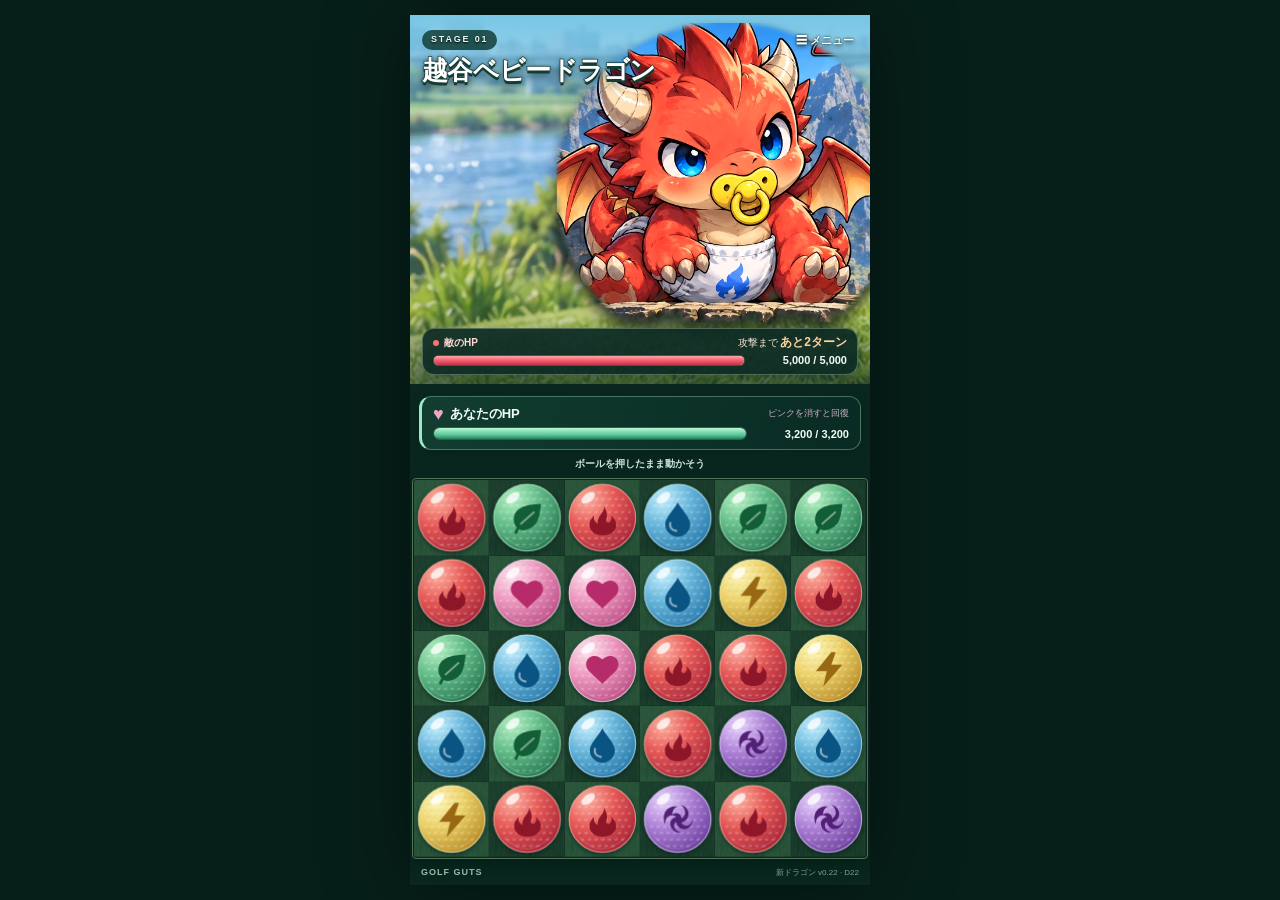
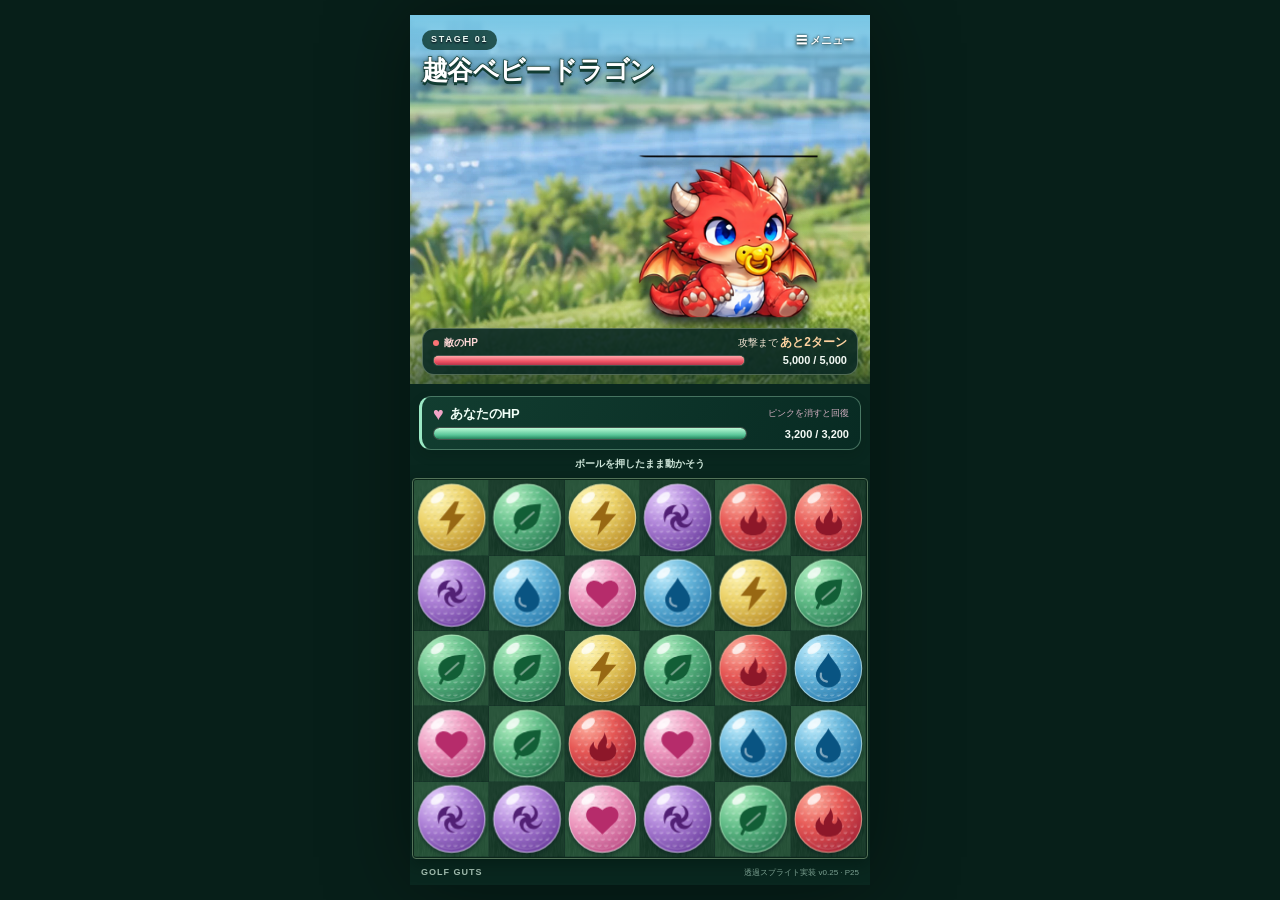
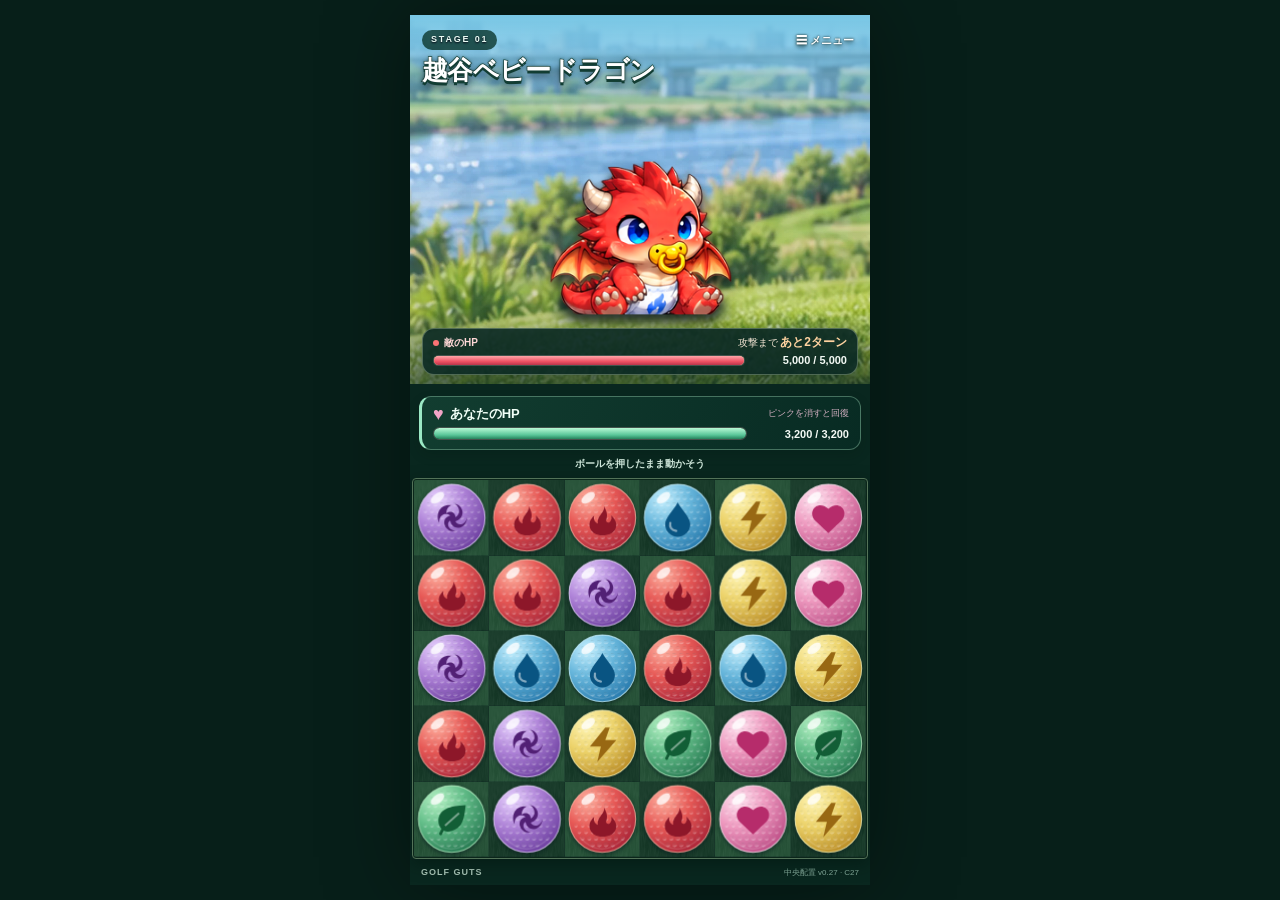
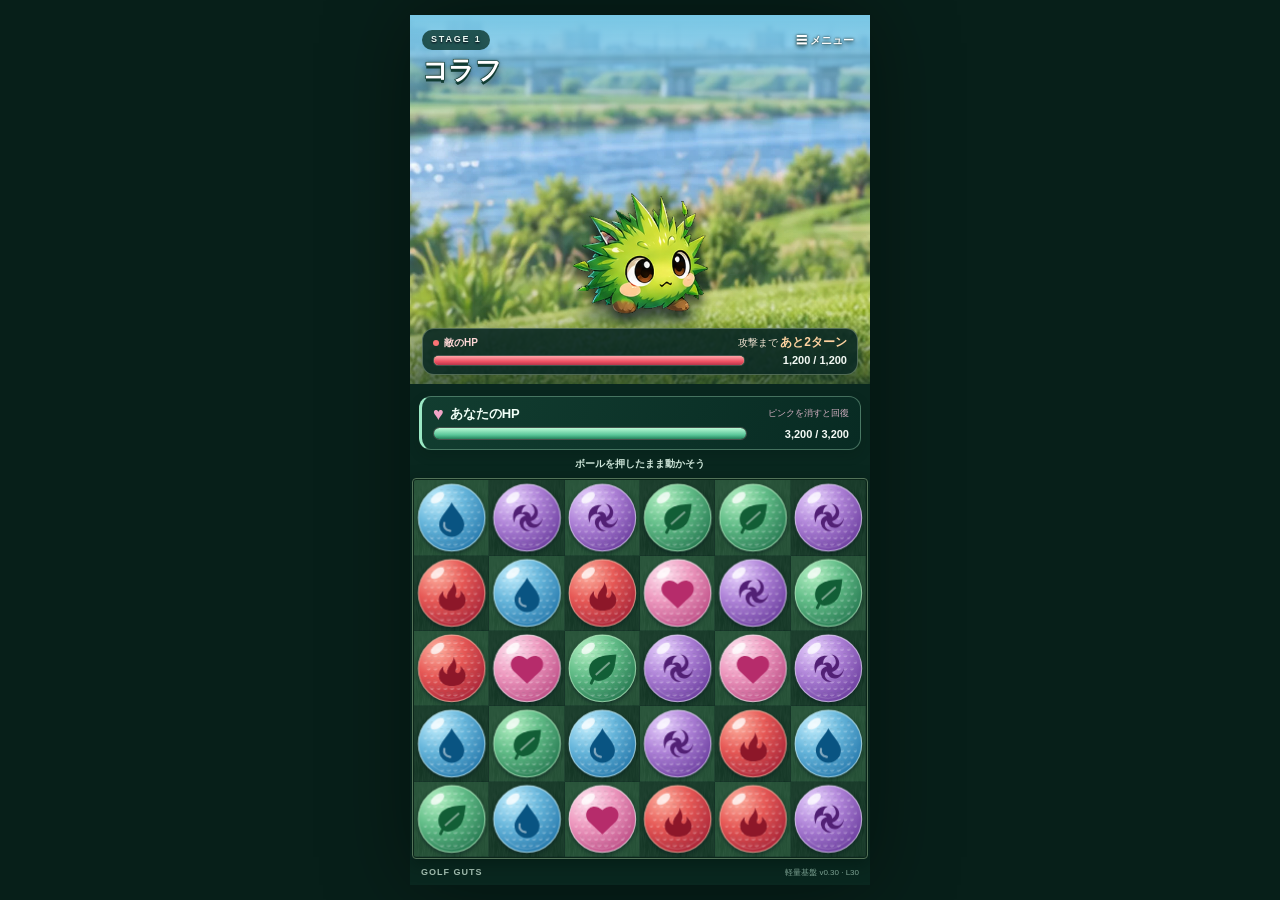
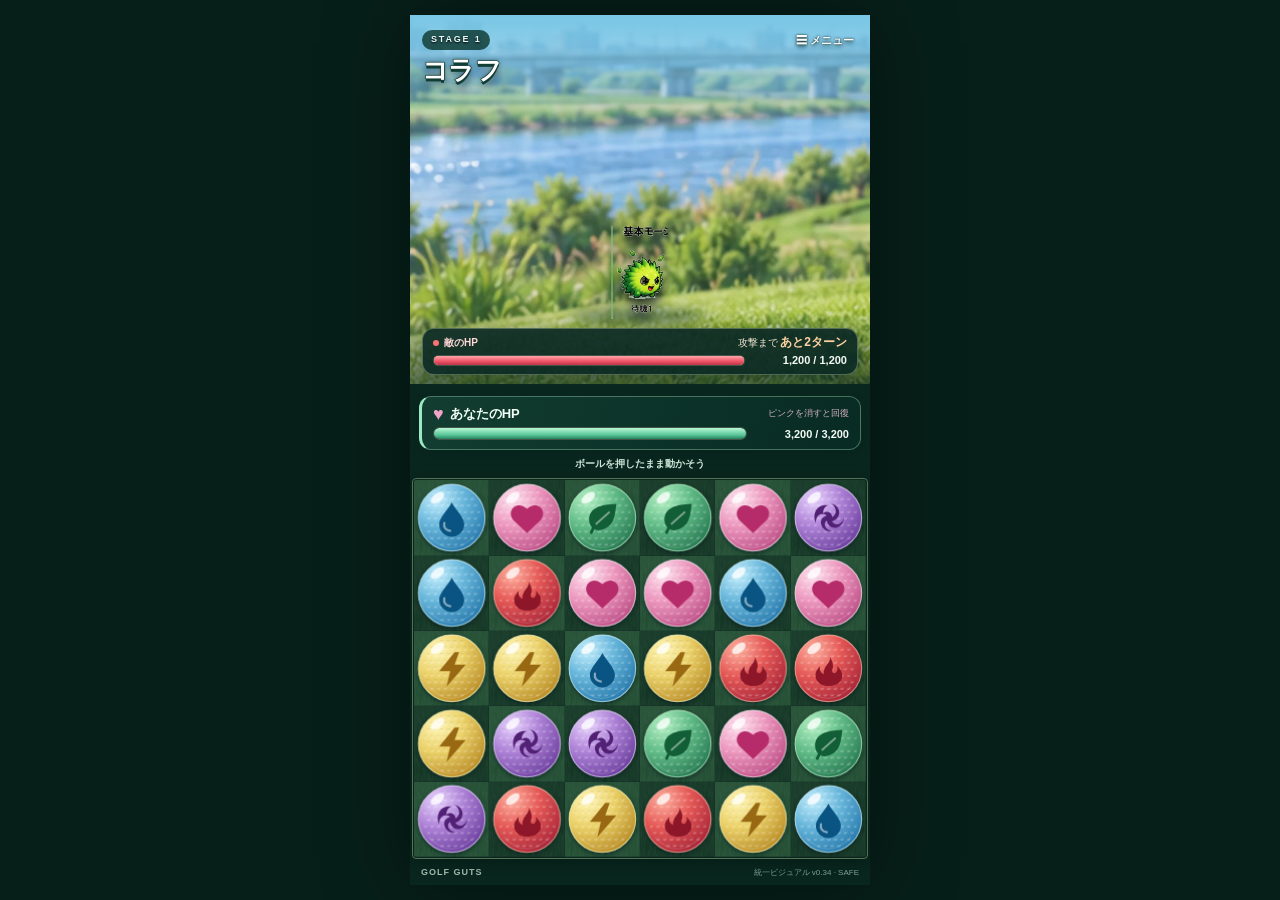
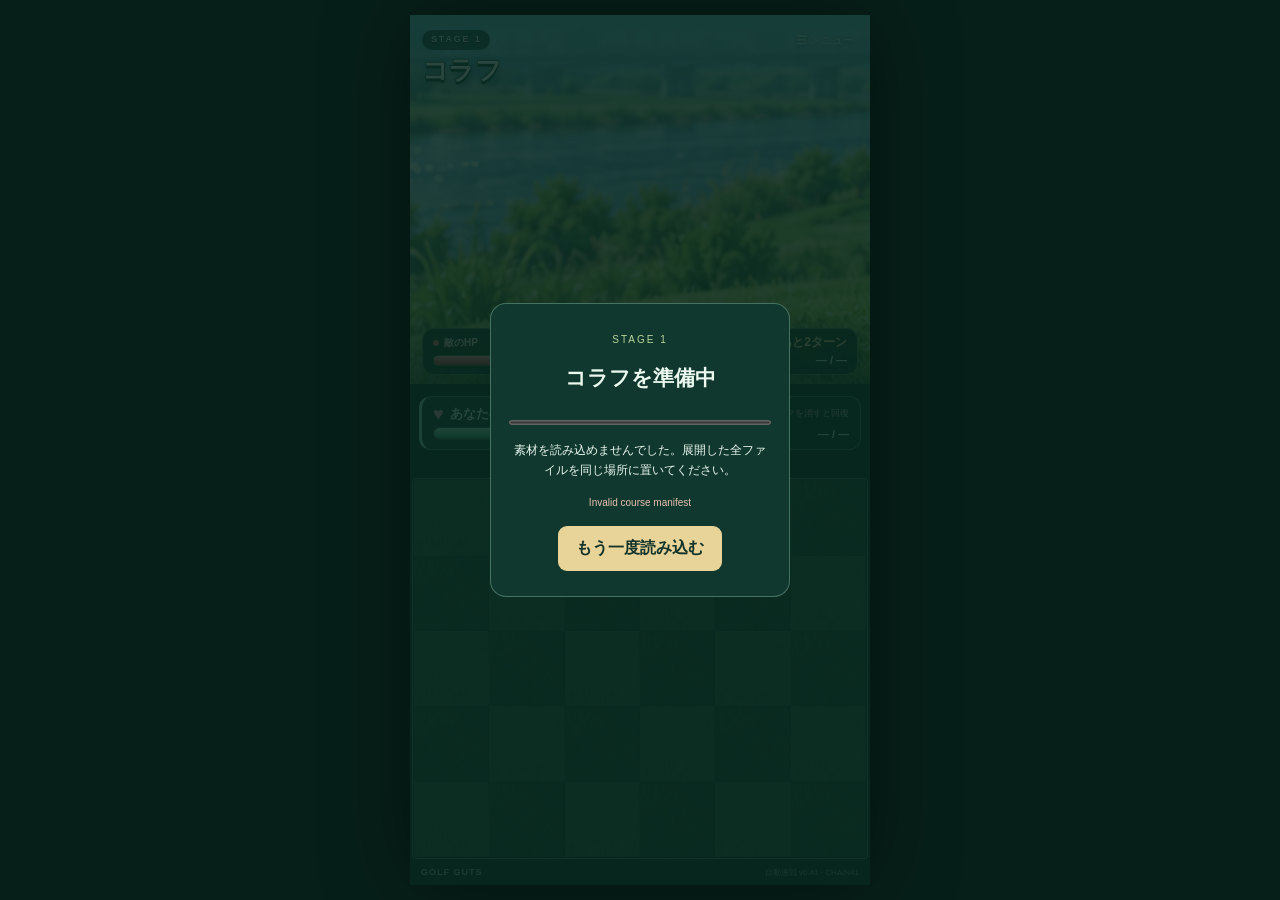
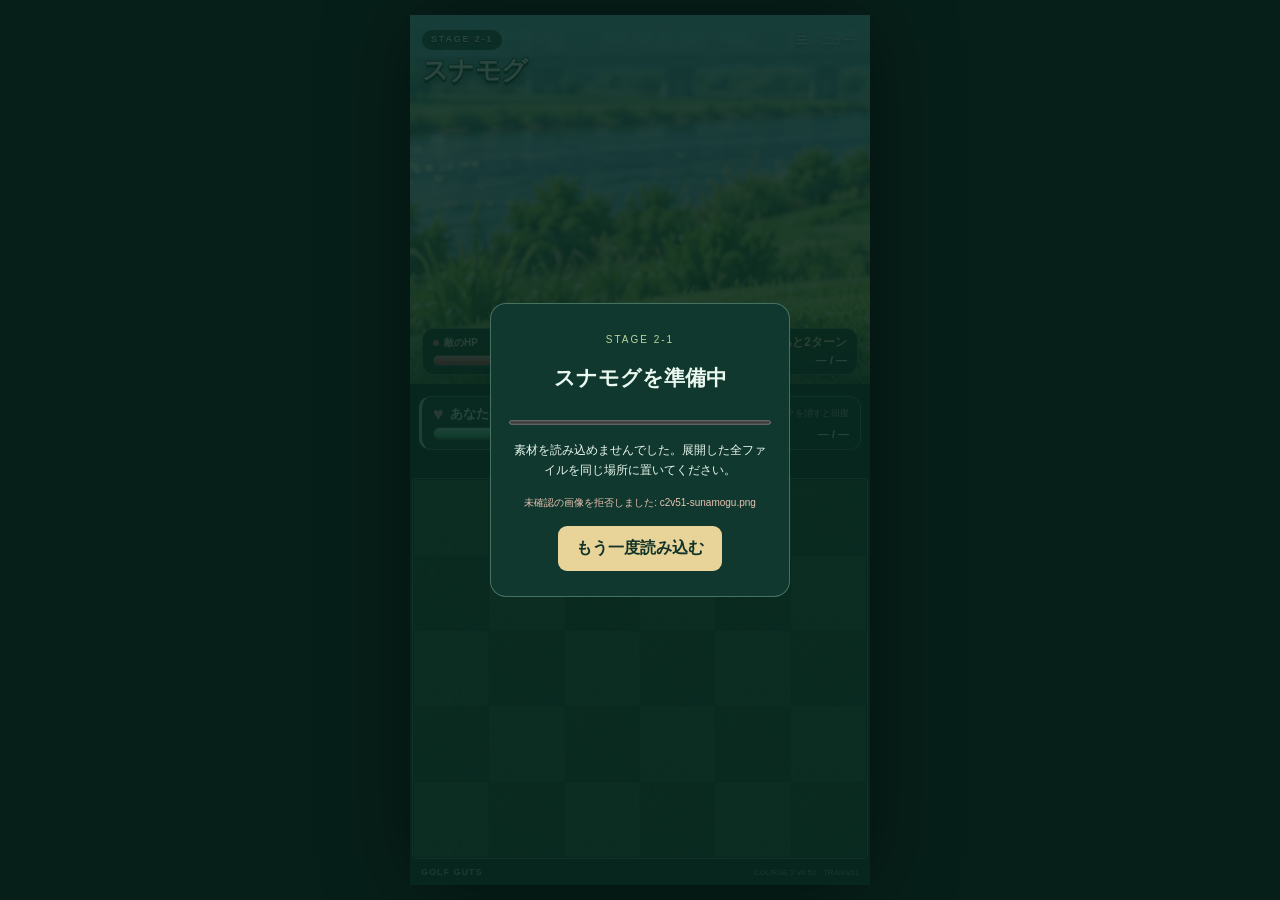
